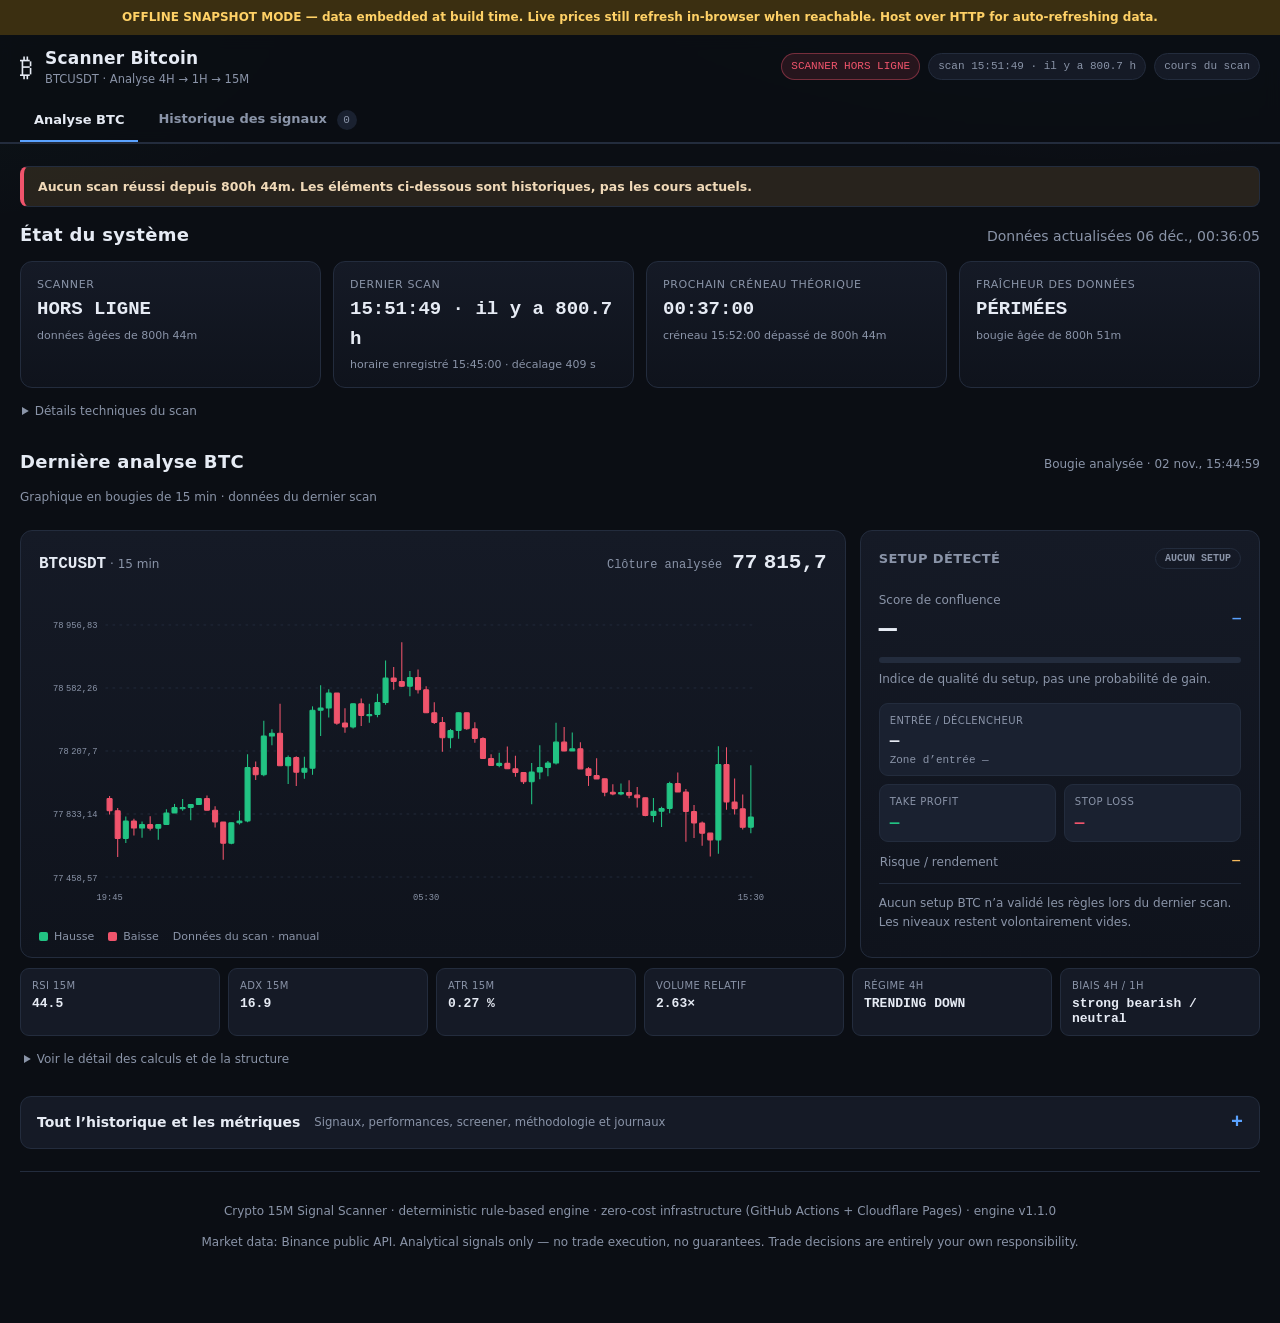
==== frontend/dashboard-offline.html @ 311a8994 "fix: show live scanner schedule and data freshness" ====
<!DOCTYPE html>
<html lang="fr">
<head>
<meta charset="UTF-8">
<meta name="viewport" content="width=device-width, initial-scale=1.0">
<title>Scanner Bitcoin — Analyse BTCUSDT</title>
<meta name="description" content="Rule-based multi-timeframe crypto signal scanner. Analytical signals only — not financial advice.">
<style>
/* Crypto 15M Signal Scanner — dark professional theme (no external assets) */
:root {
  --bg: #0b0e14;
  --bg-2: #0f131c;
  --card: #151a26;
  --card-2: #1a2130;
  --line: #232c3d;
  --text: #e6ebf4;
  --muted: #8a94a8;
  --green: #22c383;
  --green-dim: rgba(34, 195, 131, .12);
  --red: #f0546c;
  --red-dim: rgba(240, 84, 108, .12);
  --amber: #f5b95c;
  --amber-dim: rgba(245, 185, 92, .12);
  --blue: #5aa2ff;
  --blue-dim: rgba(90, 162, 255, .12);
  --violet: #a78bfa;
  --gold: #ffd166;
  --font: "Inter", "Segoe UI", system-ui, -apple-system, Roboto, "Helvetica Neue", Arial, sans-serif;
  --mono: "JetBrains Mono", "SFMono-Regular", Consolas, "Liberation Mono", Menlo, monospace;
}

* { box-sizing: border-box; }
html { scroll-behavior: smooth; }
body {
  margin: 0;
  font-family: var(--font);
  background:
    radial-gradient(1100px 500px at 85% -10%, rgba(90, 162, 255, .07), transparent 60%),
    radial-gradient(900px 420px at -10% 0%, rgba(34, 195, 131, .05), transparent 55%),
    var(--bg);
  color: var(--text);
  font-size: 14px;
  line-height: 1.55;
}

/* ---------------- top bar ---------------- */
.topbar {
  position: sticky; top: 0; z-index: 50;
  background: rgba(11, 14, 20, .88);
  backdrop-filter: blur(8px);
  border-bottom: 1px solid var(--line);
}
.topbar-inner {
  max-width: 1280px; margin: 0 auto; padding: 10px 20px;
  display: flex; align-items: center; justify-content: space-between; gap: 14px; flex-wrap: wrap;
}
.brand { display: flex; align-items: center; gap: 12px; }
.brand-icon { font-size: 26px; }
.brand h1 { font-size: 17px; margin: 0; letter-spacing: .2px; }
.brand-sub { margin: 0; color: var(--muted); font-size: 11.5px; }
.top-status { display: flex; gap: 8px; flex-wrap: wrap; }
.view-tabs { max-width: 1280px; margin: 0 auto; padding: 0 20px; display: flex; gap: 6px; border-bottom: 1px solid var(--line); }
.view-tab { position: relative; border: 0; border-bottom: 2px solid transparent; padding: 11px 14px 10px; background: transparent; color: var(--muted); font: 600 13px var(--font); cursor: pointer; }
.view-tab:hover, .view-tab.active { color: var(--text); }
.view-tab.active { border-bottom-color: var(--blue); }
.view-tab span { display: inline-grid; place-items: center; min-width: 20px; height: 20px; margin-left: 5px; padding: 0 5px; border-radius: 10px; background: var(--card-2); color: var(--muted); font: 11px var(--mono); }
.view-tab.active span { color: var(--blue); }
.history-total { color: var(--blue); font: 600 12px var(--mono); }
.history-footnote { margin-top: 12px; }
.chip {
  font-family: var(--mono); font-size: 11px; padding: 4px 9px; border-radius: 999px;
  border: 1px solid var(--line); background: var(--card); color: var(--muted); white-space: nowrap;
}
.chip-ok { color: var(--green); border-color: rgba(34,195,131,.4); background: var(--green-dim); }
.chip-warn { color: var(--amber); border-color: rgba(245,185,92,.4); background: var(--amber-dim); }
.chip-bad { color: var(--red); border-color: rgba(240,84,108,.4); background: var(--red-dim); }
.chip-idle { color: var(--muted); }

/* ---------------- layout ---------------- */
.container { max-width: 1280px; margin: 0 auto; padding: 22px 20px 60px; }
.section { margin-bottom: 34px; }
.section-head {
  display: flex; align-items: baseline; justify-content: space-between;
  gap: 12px; flex-wrap: wrap; margin-bottom: 12px;
}
.section-head h2 { font-size: 16px; margin: 0; letter-spacing: .3px; }
.muted { color: var(--muted); }
.small { font-size: 12px; }
.hidden { display: none !important; }

.notice {
  border: 1px solid var(--line); border-left: 3px solid var(--blue);
  background: var(--blue-dim); border-radius: 8px;
  padding: 10px 14px; margin-bottom: 14px; font-size: 12.5px; color: #c7d4ea;
}
.notice.warn { border-left-color: var(--amber); background: var(--amber-dim); color: #f0d9b8; }
.notice.disclaimer { border-left-color: var(--violet); background: rgba(167,139,250,.08); color: #cfc6f2; }

.grid { display: grid; gap: 12px; }
.grid-status { grid-template-columns: repeat(4, 1fr); }
.grid-overview { grid-template-columns: 3fr 2fr; }
.grid-perf { grid-template-columns: repeat(6, 1fr); }
.grid-charts { grid-template-columns: repeat(2, 1fr); margin-top: 12px; }

.card {
  background: linear-gradient(180deg, var(--card), var(--bg-2));
  border: 1px solid var(--line); border-radius: 12px; padding: 14px 16px;
}
.card h3 { margin: 0 0 10px; font-size: 13px; color: var(--muted); font-weight: 600; letter-spacing: .4px; text-transform: uppercase; }

.stat { display: flex; flex-direction: column; gap: 2px; }
.stat-label { font-size: 11px; text-transform: uppercase; letter-spacing: .6px; color: var(--muted); }
.stat-value { font-size: 19px; font-weight: 700; font-family: var(--mono); }
.stat-sub { font-size: 11px; color: var(--muted); }

/* ---------------- market overview ---------------- */
.breadth-bar { display: flex; height: 26px; border-radius: 7px; overflow: hidden; border: 1px solid var(--line); }
.breadth-bar .seg { display: flex; align-items: center; justify-content: center; font-size: 11px; font-family: var(--mono); color: #0b0e14; font-weight: 700; min-width: 0; white-space: nowrap; overflow: hidden; }
.breadth-legend { display: flex; gap: 14px; margin-top: 8px; font-size: 12px; color: var(--muted); flex-wrap: wrap; }
.dot { display: inline-block; width: 9px; height: 9px; border-radius: 3px; margin-right: 5px; }
.top-list { margin: 0; padding-left: 0; list-style: none; counter-reset: top; }
.top-list li {
  display: flex; justify-content: space-between; padding: 5px 0;
  border-bottom: 1px dashed var(--line); font-family: var(--mono); font-size: 12.5px;
}
.top-list li:last-child { border-bottom: 0; }
.top-list .rank { color: var(--muted); margin-right: 8px; }

/* ---------------- signal cards ---------------- */
.signal-grid { display: grid; grid-template-columns: repeat(auto-fill, minmax(330px, 1fr)); gap: 12px; }
.sig-card { border-radius: 12px; border: 1px solid var(--line); background: linear-gradient(180deg, var(--card), var(--bg-2)); overflow: hidden; }
.sig-card.long { border-color: rgba(34, 195, 131, .35); }
.sig-card.short { border-color: rgba(240, 84, 108, .35); }
.sig-head { display: flex; align-items: center; justify-content: space-between; padding: 10px 14px; border-bottom: 1px solid var(--line); }
.sig-symbol { font-family: var(--mono); font-weight: 700; font-size: 15px; letter-spacing: .4px; }
.sig-dir { font-family: var(--mono); font-size: 11px; font-weight: 800; padding: 3px 9px; border-radius: 6px; }
.long .sig-dir { background: var(--green-dim); color: var(--green); }
.short .sig-dir { background: var(--red-dim); color: var(--red); }
.sig-quality { font-family: var(--mono); font-size: 12px; font-weight: 800; padding: 3px 9px; border-radius: 6px; border: 1px solid; }
.q-A\+ { color: var(--gold); border-color: rgba(255, 209, 102, .5); background: rgba(255,209,102,.08); }
.q-A { color: var(--green); border-color: rgba(34,195,131,.5); background: var(--green-dim); }
.q-B\+ { color: var(--blue); border-color: rgba(90,162,255,.5); background: var(--blue-dim); }

.sig-price-row { display: flex; gap: 10px; padding: 10px 14px; }
.price-box { flex: 1; border: 1px solid var(--line); border-radius: 9px; padding: 8px 10px; background: var(--card-2); }
.price-box .lbl { font-size: 10px; text-transform: uppercase; letter-spacing: .5px; color: var(--muted); display: flex; justify-content: space-between; }
.price-box .val { font-family: var(--mono); font-size: 15px; font-weight: 700; margin-top: 2px; }
.price-box .sub { font-size: 10.5px; color: var(--muted); font-family: var(--mono); }
.trigger-gap { color: var(--muted); font-family: var(--mono); font-size: 11px; margin-top: 3px; }

.sig-levels { padding: 4px 14px 10px; display: grid; grid-template-columns: 1fr 1fr 1fr; gap: 8px; }
.lvl { border-radius: 8px; padding: 7px 9px; border: 1px solid var(--line); background: var(--card-2); }
.lvl .lbl { font-size: 10px; color: var(--muted); text-transform: uppercase; letter-spacing: .5px; }
.lvl .val { font-family: var(--mono); font-size: 13px; font-weight: 600; }
.lvl.tp .val { color: var(--green); }
.lvl.sl .val { color: var(--red); }
.lvl.rr .val { color: var(--amber); }

.sig-meta { padding: 8px 14px; border-top: 1px solid var(--line); display: flex; flex-wrap: wrap; gap: 6px; }
.tag { font-family: var(--mono); font-size: 10.5px; padding: 3px 8px; border-radius: 5px; background: var(--card-2); border: 1px solid var(--line); color: var(--muted); }
.tag b { color: var(--text); font-weight: 600; }
.tag.on { color: var(--green); border-color: rgba(34,195,131,.35); }
.tag.off { opacity: .6; }
.sig-status { padding: 8px 14px 12px; display: flex; justify-content: space-between; align-items: center; }
.status-badge { font-family: var(--mono); font-size: 11.5px; font-weight: 800; padding: 4px 10px; border-radius: 6px; }
.st-WAITING_TRIGGER { background: var(--blue-dim); color: var(--blue); }
.st-TRIGGERED { background: var(--amber-dim); color: var(--amber); }
.st-WIN { background: var(--green-dim); color: var(--green); }
.st-LOSS { background: var(--red-dim); color: var(--red); }
.st-EXPIRED, .st-CANCELLED, .st-AMBIGUOUS { background: var(--card-2); color: var(--muted); }
.sig-time { font-size: 10.5px; color: var(--muted); font-family: var(--mono); }

/* ---------------- tables ---------------- */
.table-wrap { overflow-x: auto; }
.table { width: 100%; border-collapse: collapse; font-size: 12.5px; }
.table th {
  text-align: left; font-size: 10.5px; text-transform: uppercase; letter-spacing: .5px;
  color: var(--muted); padding: 8px 10px; border-bottom: 1px solid var(--line); white-space: nowrap;
}
.table td { padding: 7px 10px; border-bottom: 1px solid rgba(35, 44, 61, .5); white-space: nowrap; font-family: var(--mono); }
.table tbody tr:hover { background: rgba(90, 162, 255, .04); }
.table .num { text-align: right; }
.table.compact td, .table.compact th { padding: 6px 8px; }
.dir-l { color: var(--green); font-weight: 700; }
.dir-s { color: var(--red); font-weight: 700; }
.empty { color: var(--muted); font-size: 13px; padding: 18px; text-align: center; }

/* ---------------- controls ---------------- */
.filter-pills { display: flex; gap: 6px; flex-wrap: wrap; }
.pill {
  font-family: var(--mono); font-size: 11px; padding: 4px 11px; cursor: pointer;
  border-radius: 999px; border: 1px solid var(--line); background: var(--card); color: var(--muted);
  transition: all .15s;
}
.pill:hover { border-color: var(--blue); color: var(--text); }
.pill.active { background: var(--blue-dim); border-color: var(--blue); color: var(--blue); font-weight: 700; }
.history-controls { display: flex; gap: 10px; flex-wrap: wrap; align-items: center; margin-bottom: 12px; }
#hist-search {
  background: var(--card-2); border: 1px solid var(--line); color: var(--text);
  border-radius: 8px; padding: 7px 12px; font-family: var(--mono); font-size: 12px; width: 180px; outline: none;
}
#hist-search:focus { border-color: var(--blue); }
#history-count { padding: 8px 2px 0; }

/* ---------------- charts ---------------- */
.chart-card .chart { min-height: 190px; }
.chart svg { width: 100%; height: 190px; display: block; }
.chart .axis-label { font-size: 10px; fill: var(--muted); font-family: var(--mono); }
.chart .bar-label { font-size: 10px; fill: var(--text); font-family: var(--mono); }
.chart .grid-line { stroke: var(--line); stroke-width: 1; stroke-dasharray: 3 4; }
.chart .zero-line { stroke: var(--muted); stroke-width: 1; }

/* ---------------- methodology & logs ---------------- */
.methodology details { border-bottom: 1px solid var(--line); padding: 8px 0; }
.methodology summary { cursor: pointer; font-weight: 600; font-size: 13.5px; color: var(--text); }
.methodology p { color: var(--muted); font-size: 13px; margin: 8px 0; }
.log-box { background: #0a0d13; }
.log-box pre {
  margin: 0; font-family: var(--mono); font-size: 11.5px; line-height: 1.7;
  color: #9fb0c8; max-height: 340px; overflow-y: auto; white-space: pre-wrap;
}
.log-box .lv-info { color: var(--muted); }
.log-box .lv-warn { color: var(--amber); }
.log-box .lv-error { color: var(--red); }

.footer { border-top: 1px solid var(--line); padding-top: 18px; text-align: center; font-size: 12px; color: var(--muted); }

/* ---------------- responsive ---------------- */
@media (max-width: 1080px) {
  .grid-status { grid-template-columns: repeat(2, 1fr); }
  .grid-perf { grid-template-columns: repeat(3, 1fr); }
  .grid-overview { grid-template-columns: 1fr; }
}
@media (max-width: 640px) {
  .topbar-inner { padding: 10px 14px; }
  .container { padding: 16px 12px 40px; }
  .grid-status, .grid-perf, .grid-charts { grid-template-columns: 1fr; }
  .signal-grid { grid-template-columns: 1fr; }
  .brand h1 { font-size: 15px; }
  .stat-value { font-size: 17px; }
  .top-status { width: 100%; }
}

/* Stale-data mode: when the browser detects the published data is older than
   the scan cadence allows, the whole page is visibly marked so a snapshot is
   never mistaken for a live market view. */
body.data-stale .signal-grid,
body.data-stale #screener,
body.data-stale #market-overview { opacity: .72; }
body.data-stale .notice.warn,
body.data-stale #health-notice {
  border-left: 4px solid var(--red);
  font-weight: 600;
}

/* Rejection funnel */
.funnel-card { padding: 14px 16px; margin-top: 14px; }
.funnel-card summary { cursor: pointer; font-weight: 600; }
.funnel-card .num { text-align: right; font-variant-numeric: tabular-nums; }
.funnel-card table { width: 100%; margin-top: 10px; }

/* Focused BTC view */
.container { max-width: 1440px; }
.section { margin-bottom: 22px; }
.section-head h2 { font-size: 18px; }
.status-primary { grid-template-columns: repeat(4, minmax(0, 1fr)); }
.status-primary .card { min-height: 92px; }
.system-more { margin-top: 9px; }
.system-more > summary,
.analysis-details > summary {
  color: var(--muted); cursor: pointer; font-size: 12px; padding: 5px 2px;
}
.system-detail-grid { grid-template-columns: repeat(4, minmax(0, 1fr)); margin-top: 8px; }
.analysis-layout { display: grid; grid-template-columns: minmax(0, 1.65fr) minmax(300px, .8fr); gap: 14px; }
.btc-chart-card { min-width: 0; padding: 16px 18px 12px; }
.chart-heading { display: flex; justify-content: space-between; align-items: center; gap: 12px; }
.chart-heading > div:first-child strong { font: 700 16px var(--mono); }
.chart-price { display: flex; align-items: baseline; gap: 10px; font-family: var(--mono); }
.chart-price strong { font-size: 21px; }
.candlestick-wrap { position: relative; min-height: 300px; margin-top: 8px; }
.candlestick-chart { display: block; width: 100%; height: 340px; overflow: visible; }
.chart-empty { position: absolute; inset: 0; display: grid; place-items: center; background: rgba(11,14,20,.5); }
.chart-grid-line { stroke: var(--line); stroke-width: 1; stroke-dasharray: 3 5; }
.chart-axis-label { fill: var(--muted); font: 10px var(--mono); }
.candle-up { stroke: var(--green); fill: var(--green); stroke-width: 1.2; }
.candle-down { stroke: var(--red); fill: var(--red); stroke-width: 1.2; }
.chart-live-line { stroke: var(--blue); stroke-width: 1.2; stroke-dasharray: 5 4; }
.chart-entry-line { stroke: var(--amber); stroke-width: 1.2; stroke-dasharray: 5 4; }
.chart-tp-line { stroke: var(--green); stroke-width: 1.2; stroke-dasharray: 5 4; }
.chart-sl-line { stroke: var(--red); stroke-width: 1.2; stroke-dasharray: 5 4; }
.chart-level-label { font-weight: 700; }
.chart-legend { display: flex; flex-wrap: wrap; align-items: center; gap: 14px; color: var(--muted); font-size: 11px; }
.chart-legend span { display: inline-flex; align-items: center; gap: 6px; }
.legend-swatch { width: 9px; height: 9px; border-radius: 2px; display: inline-block; }
.legend-swatch.up { background: var(--green); }
.legend-swatch.down { background: var(--red); }
.setup-card { padding: 17px 18px; }
.setup-title-row { display: flex; align-items: center; justify-content: space-between; gap: 10px; }
.setup-title-row h3 { margin: 0; }
.setup-state { border: 1px solid var(--line); border-radius: 999px; padding: 4px 9px; color: var(--muted); font: 700 10px var(--mono); white-space: nowrap; }
.setup-state.long { color: var(--green); border-color: rgba(34,195,131,.4); background: var(--green-dim); }
.setup-state.short { color: var(--red); border-color: rgba(240,84,108,.4); background: var(--red-dim); }
.score-block { display: flex; align-items: center; justify-content: space-between; margin-top: 20px; }
.score-value { font: 700 30px var(--mono); line-height: 1.2; }
.score-tier { color: var(--blue); font: 700 14px var(--mono); }
.score-track { height: 6px; overflow: hidden; border-radius: 99px; background: var(--line); margin-top: 10px; }
.score-track > span { display: block; height: 100%; width: 0; background: var(--muted); transition: width .2s ease; }
.score-track > span.long { background: var(--green); }
.score-track > span.short { background: var(--red); }
.score-note { margin: 7px 0 14px; }
.trade-levels { display: grid; grid-template-columns: 1fr 1fr; gap: 8px; }
.trade-level { display: flex; flex-direction: column; gap: 4px; min-width: 0; border: 1px solid var(--line); border-radius: 9px; padding: 9px 10px; background: var(--card-2); }
.trade-level.entry { grid-column: 1 / -1; }
.trade-level span { color: var(--muted); font-size: 10px; text-transform: uppercase; letter-spacing: .45px; }
.trade-level strong { font: 700 16px var(--mono); overflow-wrap: anywhere; }
.trade-level small { color: var(--muted); font: 11px var(--mono); }
.trade-level.tp strong { color: var(--green); }
.trade-level.sl strong { color: var(--red); }
.setup-foot { display: flex; justify-content: space-between; padding: 11px 1px 0; color: var(--muted); font-size: 12px; }
.setup-foot strong { color: var(--amber); font: 700 13px var(--mono); }
.setup-explanation { margin: 12px 0 0; border-top: 1px solid var(--line); padding-top: 10px; color: var(--muted); font-size: 12px; }
.metric-strip { display: grid; grid-template-columns: repeat(6, minmax(0, 1fr)); gap: 8px; margin-top: 10px; }
.metric-pill { display: flex; flex-direction: column; gap: 3px; border: 1px solid var(--line); background: var(--card); border-radius: 9px; padding: 9px 11px; min-width: 0; }
.metric-pill span { color: var(--muted); font-size: 10px; text-transform: uppercase; letter-spacing: .4px; }
.metric-pill strong { font: 600 13px var(--mono); overflow-wrap: anywhere; }
.analysis-details { margin-top: 9px; padding: 0 2px; }
.analysis-details[open] { padding: 12px; border: 1px solid var(--line); border-radius: 10px; background: var(--bg-2); }
.indicator-table { min-width: 900px; margin-top: 8px; }
.structure-summary { white-space: pre-line; margin-top: 10px; padding: 10px 12px; background: var(--card); border-radius: 8px; color: var(--muted); font: 11px/1.8 var(--mono); }
.advanced-panel { padding: 0; border: 0; background: none; }
.advanced-panel > summary { display: flex; align-items: center; justify-content: space-between; gap: 14px; padding: 14px 16px; border: 1px solid var(--line); border-radius: 11px; background: var(--card); cursor: pointer; list-style: none; font-weight: 650; }
.advanced-panel > summary::-webkit-details-marker { display: none; }
.advanced-panel > summary::after { content: "+"; margin-left: auto; color: var(--blue); font: 700 20px var(--mono); }
.advanced-panel[open] > summary { margin-bottom: 16px; }
.advanced-panel[open] > summary::after { content: "−"; }
.advanced-panel > summary small { color: var(--muted); font-weight: 400; }
.advanced-panel > section { margin-top: 20px; }

@media (max-width: 1080px) {
  .analysis-layout { grid-template-columns: minmax(0, 1.35fr) minmax(270px, .9fr); }
  .metric-strip { grid-template-columns: repeat(3, minmax(0, 1fr)); }
}
@media (max-width: 800px) {
  .analysis-layout { grid-template-columns: 1fr; }
  .setup-card { order: -1; }
  .status-primary, .system-detail-grid { grid-template-columns: repeat(2, minmax(0, 1fr)); }
  .advanced-panel > summary { align-items: flex-start; flex-wrap: wrap; }
}
@media (max-width: 520px) {
  .view-tabs { padding: 0 10px; }
  .view-tab { flex: 1; padding-inline: 7px; font-size: 12px; }
  .status-primary, .system-detail-grid, .metric-strip { grid-template-columns: repeat(2, minmax(0, 1fr)); }
  .candlestick-wrap { min-height: 240px; }
  .candlestick-chart { height: 260px; }
  .chart-price { flex-direction: column; align-items: flex-end; gap: 1px; }
  .chart-price strong { font-size: 16px; }
  .setup-card { order: initial; }
}

</style>
<link rel="manifest" href="manifest.webmanifest">
<link rel="icon" type="image/svg+xml" href="icon.svg">
<meta name="theme-color" content="#0b0e14">
<link rel="icon" href="data:image/svg+xml,<svg xmlns='http://www.w3.org/2000/svg' viewBox='0 0 100 100'><text y='.9em' font-size='90'>📡</text></svg>">
</head>
<body>
<div style="margin:0;padding:9px 16px;background:#3b2f11;color:#ffd166;font:600 12px/1.4 'Segoe UI',system-ui,sans-serif;text-align:center;">OFFLINE SNAPSHOT MODE — data embedded at build time. Live prices still refresh in-browser when reachable. Host over HTTP for auto-refreshing data.</div>
<header class="topbar">
  <div class="topbar-inner">
    <div class="brand">
      <span class="brand-icon">₿</span>
      <div>
        <h1>Scanner Bitcoin</h1>
        <p class="brand-sub">BTCUSDT · Analyse 4H → 1H → 15M</p>
      </div>
    </div>
    <div class="top-status" id="top-status">
      <span class="chip chip-idle" id="chip-health">…</span>
      <span class="chip" id="chip-lastscan">dernier scan —</span>
      <span class="chip" id="chip-price-mode">cours —</span>
    </div>
  </div>
<nav class="view-tabs" aria-label="Navigation principale">
  <button class="view-tab active" id="tab-analysis" type="button" aria-selected="true">Analyse BTC</button>
  <button class="view-tab" id="tab-signals" type="button" aria-selected="false">Historique des signaux <span id="tab-signal-count">0</span></button>
</nav>
</header>

<main class="container">
<div class="tab-view" id="view-analysis">

  <div class="notice hidden" id="preview-notice">
    Data files can't be fetched in this context (opened as an offline file or a sandboxed
    preview). Showing the embedded snapshot instead — live prices still refresh in-browser
    when reachable. Host over HTTP (Cloudflare Pages / GitHub Pages / a local server) for
    fully auto-refreshing data.
  </div>
  <div class="notice warn hidden" id="health-notice"></div>
  <!-- ============ SYSTEM STATUS ============ -->
  <section id="system-status" class="section">
    <div class="section-head">
      <h2>État du système</h2>
      <span class="muted" id="data-updated">Données actualisées —</span>
    </div>
    <div class="grid grid-status status-primary">
      <div class="card stat"><span class="stat-label">Scanner</span><span class="stat-value" id="st-system">—</span><span class="stat-sub" id="st-health-sub">—</span></div>
      <div class="card stat"><span class="stat-label">Dernier scan</span><span class="stat-value" id="st-lastscan">—</span><span class="stat-sub" id="st-jitter">—</span></div>
      <div class="card stat"><span class="stat-label">Prochain créneau théorique</span><span class="stat-value" id="st-nextscan">—</span><span class="stat-sub" id="st-nextscan-sub">Toutes les 15 min</span></div>
      <div class="card stat"><span class="stat-label">Fraîcheur des données</span><span class="stat-value" id="st-fresh">—</span><span class="stat-sub" id="st-fresh-age">—</span></div>
    </div>
    <details class="system-more">
      <summary>Détails techniques du scan</summary>
      <div class="grid system-detail-grid">
        <div class="card stat"><span class="stat-label">Durée</span><span class="stat-value" id="st-duration">—</span><span class="stat-sub" id="st-symbols">—</span></div>
        <div class="card stat"><span class="stat-label">Univers</span><span class="stat-value" id="st-universe">—</span><span class="stat-sub" id="st-universe-src">—</span></div>
        <div class="card stat"><span class="stat-label">API</span><span class="stat-value" id="st-api">—</span><span class="stat-sub" id="st-api-reqs">—</span></div>
        <div class="card stat"><span class="stat-label">Signaux actifs</span><span class="stat-value" id="st-active">—</span><span class="stat-sub" id="st-active-sub">—</span></div>
      </div>
    </details>
  </section>

  <!-- ============ BTC LATEST ANALYSIS ============ -->
  <section id="btc-analysis" class="section">
    <div class="section-head">
      <div><h2>Dernière analyse BTC</h2><p class="muted small">Graphique en bougies de 15 min · données du dernier scan</p></div>
      <span class="muted small" id="chart-updated">En attente du prochain scan</span>
    </div>
    <div class="analysis-layout">
      <div class="card btc-chart-card">
        <div class="chart-heading">
          <div><strong>BTCUSDT</strong><span class="muted small"> · 15 min</span></div>
          <div class="chart-price"><span class="muted small" id="chart-price-label">Clôture analysée</span><strong id="chart-price">—</strong></div>
        </div>
        <div class="candlestick-wrap">
          <svg id="btc-candle-chart" class="candlestick-chart" viewBox="0 0 900 340" role="img" aria-label="Graphique Bitcoin 15 minutes"></svg>
          <div class="empty chart-empty hidden" id="chart-empty">Le graphique apparaîtra après un scan BTC réussi.</div>
        </div>
        <div class="chart-legend">
          <span><i class="legend-swatch up"></i>Hausse</span><span><i class="legend-swatch down"></i>Baisse</span>
          <span id="chart-source">Source —</span>
        </div>
      </div>
      <aside class="card setup-card">
        <div class="setup-title-row"><h3>Setup détecté</h3><span id="setup-state" class="setup-state">—</span></div>
        <div class="score-block">
          <div><span class="muted small">Score de confluence</span><div class="score-value" id="latest-score">—</div></div>
          <span class="score-tier" id="latest-tier">—</span>
        </div>
        <div class="score-track"><span id="latest-score-fill"></span></div>
        <p class="muted small score-note">Indice de qualité du setup, pas une probabilité de gain.</p>
        <div class="trade-levels">
          <div class="trade-level entry"><span>Entrée / déclencheur</span><strong id="latest-entry">—</strong><small id="latest-entry-zone">Zone d’entrée —</small></div>
          <div class="trade-level tp"><span>Take profit</span><strong id="latest-tp">—</strong></div>
          <div class="trade-level sl"><span>Stop loss</span><strong id="latest-sl">—</strong></div>
        </div>
        <div class="setup-foot"><span>Risque / rendement</span><strong id="latest-rr">—</strong></div>
        <p class="setup-explanation" id="setup-explanation">Aucun setup validé lors du dernier scan.</p>
      </aside>
    </div>
    <div class="metric-strip" id="current-metrics">
      <div class="metric-pill"><span>RSI 15m</span><strong id="metric-rsi">—</strong></div>
      <div class="metric-pill"><span>ADX 15m</span><strong id="metric-adx">—</strong></div>
      <div class="metric-pill"><span>ATR 15m</span><strong id="metric-atr">—</strong></div>
      <div class="metric-pill"><span>Volume relatif</span><strong id="metric-relvol">—</strong></div>
      <div class="metric-pill"><span>Régime 4h</span><strong id="metric-regime">—</strong></div>
      <div class="metric-pill"><span>Biais 4h / 1h</span><strong id="metric-bias">—</strong></div>
    </div>
    <details class="analysis-details" id="indicator-details">
      <summary>Voir le détail des calculs et de la structure</summary>
      <div class="table-wrap">
        <table class="table compact indicator-table">
          <thead><tr><th>Unité</th><th>EMA 20</th><th>EMA 50</th><th>EMA 200</th><th>RSI</th><th>ADX</th><th>DI+ / DI−</th><th>ATR</th><th>ATR %</th><th>Vol. relatif</th><th>VWAP</th></tr></thead>
          <tbody id="latest-indicators-body"></tbody>
        </table>
      </div>
      <div class="structure-summary" id="latest-structure">Structure —</div>
    </details>
  </section>

  <details class="advanced-panel section" id="advanced-dashboard">
    <summary><span>Tout l’historique et les métriques</span><small>Signaux, performances, screener, méthodologie et journaux</small></summary>

  <!-- ============ MARKET OVERVIEW ============ -->
  <section id="market-overview" class="section">
    <div class="section-head"><h2>2 · Market Overview <span class="muted small">(4H regime breadth across the universe)</span></h2></div>
    <div class="grid grid-overview">
      <div class="card overview-breadth">
        <h3>4H Regime Breadth</h3>
        <div class="breadth-bar" id="breadth-bar"></div>
        <div class="breadth-legend" id="breadth-legend"></div>
      </div>
      <div class="card overview-top">
        <h3>Top Liquidity (24h quote volume)</h3>
        <ol class="top-list" id="top-volume"></ol>
      </div>
    </div>
  </section>

  <!-- ============ SCREENER ============ -->
  <section id="screener" class="section">
    <div class="section-head">
      <h2>3 · Universe Screener <span class="muted small">(top-100 snapshot from the last scan)</span></h2>
      <input type="search" id="screener-search" placeholder="Filter symbol…">
    </div>
    <div class="card">
      <div class="screener-legend" id="screener-meta"></div>
      <div class="table-wrap screener-wrap">
        <table class="table compact" id="screener-table">
          <thead><tr>
            <th data-k="rank" class="sortable">#</th>
            <th data-k="symbol" class="sortable">Symbol</th>
            <th data-k="price" class="sortable num">Price</th>
            <th data-k="bias1d" class="sortable">1D</th>
            <th data-k="bias4h" class="sortable">4H</th>
            <th data-k="bias1h" class="sortable">1H</th>
            <th data-k="regime" class="sortable">Regime</th>
            <th data-k="rsi" class="sortable num">RSI</th>
            <th data-k="adx" class="sortable num">ADX</th>
            <th data-k="atrPercent" class="sortable num">ATR%</th>
            <th data-k="relVolume" class="sortable num">RelVol</th>
            <th data-k="fundingRatePct" class="sortable num">Funding%/8h</th>
          </tr></thead>
          <tbody></tbody>
        </table>
        <div class="empty small hidden" id="screener-empty">Screener appears after the first scan writes a universe snapshot.</div>
      </div>
    </div>
  </section>

  <!-- ============ ACTIVE SIGNALS ============ -->
  <section id="active-signals" class="section">
    <div class="section-head">
      <h2>4 · Active Signals</h2>
      <div class="filter-pills" id="active-filter">
        <button class="pill active" data-q="A+">A+</button>
        <button class="pill active" data-q="A">A</button>
        <button class="pill active" data-q="B+">B+</button>
      </div>
    </div>
    <div id="active-empty" class="card empty hidden">No active signals. The engine publishes only
      high-confluence setups (score ≥ 80) — an empty board means no qualifying structure right now.
      Zero forced signals is by design.</div>
    <div class="signal-grid" id="active-grid"></div>

    <!-- Why zero? The funnel below is the answer. Without it "no signals"
         is indistinguishable from "engine broken". -->
    <details class="card funnel-card" id="funnel-card">
      <summary>Why were there no signals? — last scan rejection funnel</summary>
      <p class="muted small" id="funnel-intro">—</p>
      <table class="table compact" id="funnel-table">
        <thead><tr><th>Gate (in evaluation order)</th><th class="num">Rejected</th><th class="num">Survivors</th></tr></thead>
        <tbody></tbody>
      </table>
      <p class="muted small">Each gate only sees what survived the one above it. The gate that
        drops the most is the one actually constraining the system — tune that one, not the
        thresholds further down.</p>
    </details>
  </section>

  <!-- ============ RECENT SIGNALS ============ -->
  <section id="recent-signals" class="section">
    <div class="section-head"><h2>5 · Recent Signals <span class="muted small">(latest 10, any status)</span></h2></div>
    <div class="card table-wrap">
      <table class="table compact" id="recent-table">
        <thead><tr><th>Time</th><th>Symbol</th><th>Dir</th><th>Quality</th><th>Trigger</th><th>TP</th><th>SL</th><th>RR</th><th>Status</th></tr></thead>
        <tbody></tbody>
      </table>
      <div class="empty small hidden" id="recent-empty">No signals generated yet — history builds as scans run every 15 minutes.</div>
    </div>
  </section>

  <!-- ============ PERFORMANCE ============ -->
  <section id="performance" class="section">
    <div class="section-head">
      <h2>6 · Performance</h2>
      <div class="filter-pills" id="perf-range">
        <button class="pill active" data-range="7">7D</button>
        <button class="pill" data-range="30">30D</button>
        <button class="pill" data-range="90">90D</button>
        <button class="pill" data-range="0">ALL</button>
      </div>
    </div>
    <div class="grid grid-perf">
      <div class="card stat"><span class="stat-label">Total Signals</span><span class="stat-value" id="pf-total">—</span><span class="stat-sub" id="pf-waiting">—</span></div>
      <div class="card stat"><span class="stat-label">Resolved Trades</span><span class="stat-value" id="pf-resolved">—</span><span class="stat-sub" id="pf-split">—</span></div>
      <div class="card stat"><span class="stat-label">Win Rate</span><span class="stat-value" id="pf-winrate">—</span><span class="stat-sub" id="pf-winrate-n">—</span></div>
      <div class="card stat"><span class="stat-label">Profit Factor</span><span class="stat-value" id="pf-pf">—</span><span class="stat-sub">ΣR won ÷ |ΣR lost|</span></div>
      <div class="card stat"><span class="stat-label">Average RR</span><span class="stat-value" id="pf-rr">—</span><span class="stat-sub" id="pf-score">—</span></div>
      <div class="card stat"><span class="stat-label">Streaks (W / L)</span><span class="stat-value" id="pf-streaks">—</span><span class="stat-sub" id="pf-times">—</span></div>
    </div>
    <div class="grid grid-charts">
      <div class="card chart-card"><h3>Cumulative resolved trades (R)</h3><div id="chart-equity" class="chart"></div></div>
      <div class="card chart-card"><h3>Win / loss distribution by quality</h3><div id="chart-quality" class="chart"></div></div>
      <div class="card chart-card"><h3>LONG vs SHORT</h3><div id="chart-direction" class="chart"></div></div>
      <div class="card chart-card"><h3>Outcome mix</h3><div id="chart-outcomes" class="chart"></div></div>
    </div>
    <div class="grid grid-perf" style="margin-top:12px">
      <div class="card stat"><span class="stat-label">Expectancy</span><span class="stat-value" id="pf-expectancy">—</span><span class="stat-sub">mean R per resolved trade</span></div>
      <div class="card stat"><span class="stat-label">Max Drawdown</span><span class="stat-value" id="pf-maxdd">—</span><span class="stat-sub">peak-to-trough, R (all-time)</span></div>
      <div class="card stat"><span class="stat-label">R Sharpe</span><span class="stat-value" id="pf-sharpe">—</span><span class="stat-sub">mean R ÷ std R (per-trade)</span></div>
      <div class="card stat"><span class="stat-label">Avg Slippage</span><span class="stat-value" id="pf-slip">—</span><span class="stat-sub" id="pf-slip-n">trigger vs fill, gap opens</span></div>
      <div class="card stat"><span class="stat-label">Monte Carlo (50th)</span><span class="stat-value" id="pf-mc">—</span><span class="stat-sub" id="pf-mc-sub">bootstrap of past R · not a prediction</span></div>
      <div class="card stat"><span class="stat-label">Max DD (95th pct)</span><span class="stat-value" id="pf-mcdd">—</span><span class="stat-sub">bootstrap distribution of drawdown</span></div>
    </div>
    <div class="card" style="margin-top:12px">
      <h3>Score calibration — historical win rate by quality tier (Wilson 95% CI)</h3>
      <div class="table-wrap">
        <table class="table compact" id="calibration-table">
          <thead><tr><th>Tier</th><th>Signals</th><th>Resolved</th><th>Wins</th><th>Losses</th><th>Win rate</th><th>95% CI (Wilson)</th></tr></thead>
          <tbody></tbody>
        </table>
      </div>
      <p class="muted small">Descriptive statistics of PAST outcomes per tier. Small samples are
        statistically meaningless — the CI shows the honest uncertainty. This is NOT a probability
        of future wins.</p>
    </div>
    <p class="muted small">Win rate = wins ÷ (wins + losses). WAITING / EXPIRED / AMBIGUOUS / CANCELLED
      signals are excluded from the denominator. Sample sizes are shown — small samples are not
      statistically meaningful. No probability claims are made.</p>
  </section>

  <!-- ============ METHODOLOGY ============ -->
  <section id="methodology" class="section">
    <div class="section-head"><h2>8 · Methodology</h2></div>
    <div class="card methodology">
      <details open><summary>Timeframe model</summary>
        <p><strong>4H — macro regime.</strong> EMA 20/50/200 stack + ADX classify each pair as
        TRENDING_UP / TRENDING_DOWN / RANGING / MIXED. RANGING markets are hard-rejected.
        <strong>1H — directional confirmation.</strong> The same stack must agree with the trade
        direction. <strong>15M — signal generation.</strong> All entries, stops and targets are
        derived from 15M structure. 5M is never used as a primary timeframe.</p></details>
      <details><summary>Market structure (swing → BOS / CHoCH)</summary>
        <p>Swing highs/lows are 2-bar fractals, only usable once <em>confirmed</em> two bars later
        (strictly no lookahead). A <strong>BOS</strong> is a <em>close</em> beyond the most recent
        confirmed swing in the trend direction (continuation). A <strong>CHoCH</strong> is a close
        against the established trend (character change). Wick breaks never count. HH/HL/LH/LL and
        equal-high/low pools (ATR tolerance) map the structure sequence.</p></details>
      <details><summary>Liquidity sweep</summary>
        <p>A candle wicks beyond a prior confirmed swing high/low (excursion ≤ 1× ATR) but
        <em>closes back</em> on the original side — a stop-hunt rejection proxy. Real
        breakout-and-acceptance is not classified as a sweep.</p></details>
      <details><summary>Displacement · Fair Value Gap · Order Block</summary>
        <p><strong>Displacement:</strong> candle body ≥ 1.5× ATR (institutional imbalance proxy).
        <strong>FVG (3-candle model):</strong> candle-3 low leaves a gap above candle-1 high
        (bullish) or below its low (bearish); gaps smaller than 0.1× ATR are ignored.
        <strong>Order Block:</strong> the last opposite-colour candle before a displacement that
        broke structure; zone = that candle's full range. These are price-action proxies — the
        system does not claim to see real institutional orders.</p></details>
      <details><summary>Entry, stop, target</summary>
        <p>Signals are <em>limit-of-intention</em> style: LONG trigger = confirmation-candle high
        + 0.1× ATR (buy-stop); entry zone = trigger − 0.5× ATR → trigger. A signal stays
        WAITING_TRIGGER until real price trades through the trigger. Stop = swept invalidation
        structure ± 0.5× ATR buffer (never a fixed percentage; rejected if &gt; 3.5× ATR).
        Targets are the nearest <em>real</em> swing-liquidity levels offering RR ≥ 2.5, preferring
        ≥ 3R when structure allows. Setups whose nearest realistic liquidity cannot fund the RR
        are rejected — TP is never fabricated.</p></details>
      <details><summary>Confluence scoring (100 points)</summary>
        <p>HTF alignment 20 · market structure 20 · liquidity/SMC 20 · momentum 15 · volume 10 ·
        volatility 5 · risk/reward 10. Tiers: <strong>A+ ≥ 90, A ≥ 85, B+ ≥ 80</strong> — anything
        below 80 is never published. The score ranks confluence quality; it is NOT a win
        probability.</p></details>
      <details><summary>Hard rejection rules</summary>
        <p>Regardless of score, a setup is rejected when: 4H and 1H both oppose the direction;
        RR &lt; 2.5; 4H regime is RANGING; ADX &lt; 15 with no emerging-trend evidence (DI aligned
        + ADX rising / DI spread ≥ 3); relative volume &lt; 1.2×; stop distance abnormal; entry
        pressed against major opposing structure; price has already displaced too far (late
        entry); data stale or candles missing; the symbol already has an active same-direction
        signal; a duplicate setup is inside the cooldown window; or any data-integrity check
        fails. Signals can never depend on future candles (replay-verified).</p></details>
      <details><summary>Lifecycle &amp; outcome engine</summary>
        <p>WAITING_TRIGGER → TRIGGERED (price trades the trigger; gap opens fill at the open) →
        WIN (TP) / LOSS (SL) / AMBIGUOUS (both touched in one candle and 1-minute data cannot
        determine order — never counted as a win) / CANCELLED (max holding 4h) / EXPIRED (no
        trigger within 12 × 15m candles). Signals are immutable after generation: entry, trigger,
        SL and TP are never rewritten (no repainting).</p></details>
      <details><summary>Data source &amp; failure policy</summary>
        <p>Binance USDⓈ-M public market data only (no API key, no account access). If data cannot
        be retrieved, the scan is marked degraded/failed, previous valid data is retained, and no
        simulated values are ever produced. Frontend prices are labelled LIVE only when the
        browser successfully refreshed them from the exchange.</p></details>
      <p class="muted">This system provides analytical signals only and does not guarantee profitability.</p>
    </div>
  </section>

  <!-- ============ SYSTEM LOGS ============ -->
  <section id="system-logs" class="section">
    <div class="section-head"><h2>9 · System Logs <span class="muted small">(latest scan events)</span></h2></div>
    <div class="card log-box"><pre id="log-box">—</pre></div>
  </section>

  </details>

</div>

<div class="tab-view hidden" id="view-signals">
  <section id="signal-history" class="section">
    <div class="section-head">
      <div><h2>Historique des signaux</h2><p class="muted small">Chaque setup publié et son évolution simulée à partir des bougies Binance.</p></div>
      <strong class="history-total" id="history-count">0 signal</strong>
    </div>
    <div class="card">
      <div class="history-controls">
        <input type="search" id="hist-search" placeholder="Filtrer par symbole…">
        <div class="filter-pills" id="hist-direction">
          <button class="pill active" data-d="all">Tous</button>
          <button class="pill" data-d="long">LONG</button>
          <button class="pill" data-d="short">SHORT</button>
        </div>
        <div class="filter-pills" id="hist-quality">
          <button class="pill active" data-q="all">Toutes qualités</button>
          <button class="pill" data-q="A+">A+</button>
          <button class="pill" data-q="A">A</button>
          <button class="pill" data-q="B+">B+</button>
        </div>
        <div class="filter-pills" id="hist-outcome">
          <button class="pill active" data-o="all">Tous résultats</button>
          <button class="pill" data-o="WIN">TP atteint</button>
          <button class="pill" data-o="LOSS">SL touché</button>
          <button class="pill" data-o="EXPIRED">Expiré</button>
          <button class="pill" data-o="AMBIGUOUS">Indéterminé</button>
        </div>
        <div class="filter-pills" id="hist-range">
          <button class="pill" data-range="7">7 j</button>
          <button class="pill" data-range="30">30 j</button>
          <button class="pill" data-range="90">90 j</button>
          <button class="pill active" data-range="0">Tout</button>
        </div>
        <button class="pill" id="csv-export" title="Exporter les signaux filtrés au format CSV">⬇ Export CSV</button>
      </div>
      <div class="table-wrap">
        <table class="table" id="history-table">
          <thead><tr>
            <th>Créé le</th><th>Symbole</th><th>Sens</th><th>Score</th><th>Qualité</th>
            <th>Entrée</th><th>Zone d’entrée</th><th>TP</th><th>SL</th><th>R/R</th>
            <th>État</th><th>Résultat simulé</th><th>Durée</th>
          </tr></thead>
          <tbody></tbody>
        </table>
        <div class="empty small hidden" id="history-empty">Aucun signal pour le moment. Le tableau se remplira lorsqu’un setup validera les règles.</div>
      </div>
      <div class="muted small history-footnote">Les résultats sont simulés sur les données de marché ; aucun ordre réel n’est passé. « Indéterminé » signifie que TP et SL ont été touchés dans la même bougie sans ordre résolvable.</div>
    </div>
  </section>
</div>

  <footer class="footer">
    <p>Crypto 15M Signal Scanner · deterministic rule-based engine · zero-cost infrastructure
      (GitHub Actions + Cloudflare Pages) · <span id="ft-version"></span></p>
    <p class="muted small">Market data: Binance public API. Analytical signals only — no trade
      execution, no guarantees. Trade decisions are entirely your own responsibility.</p>
  </footer>
</main>

<script>window.__EMBEDDED_DATA__ = {"builtAt":1793633263556,"signals":{"generatedAt":1793631109204,"signals":[]},"status":{"systemOnline":true,"health":"HEALTHY","version":"1.1.0","lastScan":{"scheduledAt":1793630700000,"executedAt":1793631109204,"jitterSeconds":409.2,"durationMs":11098,"status":"OK","universeSize":1,"universeSource":"manual","market":"manual","symbolsScanned":1,"symbolsValid":1,"dataFailures":0,"failedSymbols":[],"candidates":0,"signalsGenerated":0,"rejects":{"htf_not_aligned":1,"no_structure_event":1},"rejectFunnel":[{"stage":"htf_not_aligned","rejected":1},{"stage":"no_structure_event","rejected":1}],"apiStats":{"requests":10,"errors":4,"retries":3,"rateLimitHits":0,"lastError":"HTTP 451 geo-restricted host=fapi.binance.com","endpointUsed":"binance-futures-mirror","marketUsed":"futures"},"apiHealth":"FAILED","dataFreshness":{"label":"LIVE","newestCandleCloseMs":1793630699999,"ageSeconds":409.2},"activeSignals":0},"lastSuccessfulScan":1793631109204,"nextExpectedScanAt":1793631600000,"logs":[{"ts":1788059153282,"level":"info","msg":"rejected 1x: RSI 44.0 outside [45,74]"},{"ts":1788059153282,"level":"info","msg":"rejected 1x: RSI 33.7 outside [45,74]"},{"ts":1788059153282,"level":"info","msg":"rejected 1x: relVol 0.44 \u003c min"},{"ts":1788059153282,"level":"info","msg":"rejected 1x: ADX 11.6 \u003c min and not emerging"},{"ts":1788059153282,"level":"info","msg":"rejected 1x: RSI 38.8 outside [45,74]"},{"ts":1788059153282,"level":"info","msg":"rejected 1x: relVol 0.89 \u003c min"},{"ts":1788059153282,"level":"info","msg":"rejected 1x: ADX 14.3 \u003c min and not emerging"},{"ts":1788059153282,"level":"info","msg":"rejected 1x: relVol 0.88 \u003c min"},{"ts":1788059153282,"level":"info","msg":"rejected 1x: RSI 31.0 outside [45,74]"},{"ts":1788059153282,"level":"info","msg":"rejected 1x: ADX 13.4 \u003c min and not emerging"},{"ts":1788059153282,"level":"info","msg":"rejected 1x: RSI 36.6 outside [45,74]"},{"ts":1788059153282,"level":"info","msg":"rejected 1x: volatility out of band (0.016%)"},{"ts":1788059153282,"level":"info","msg":"rejected 1x: relVol 0.29 \u003c min"},{"ts":1788059153282,"level":"info","msg":"no qualifying setups this scan -- zero signals generated"},{"ts":1788059713887,"level":"info","msg":"scan start v1.0.0 scheduled=1788059700000 actual=1788059713887 (jitter 13.9s)"},{"ts":1788059724285,"level":"info","msg":"universe: 100 symbols selected from 518 USDT perp candidates (binance-futures-mirror)"},{"ts":1788059733117,"level":"info","msg":"klines collected for 20/100 symbols"},{"ts":1788059741615,"level":"info","msg":"klines collected for 40/100 symbols"},{"ts":1788059751068,"level":"info","msg":"klines collected for 60/100 symbols"},{"ts":1788059759913,"level":"info","msg":"klines collected for 80/100 symbols"},{"ts":1788059768871,"level":"info","msg":"klines collected for 100/100 symbols"},{"ts":1788059769589,"level":"info","msg":"rejected 54x: HTF conflict (4H+1H oppose)"},{"ts":1788059769589,"level":"info","msg":"rejected 20x: HTF not aligned (4H=strong_bullish,1H=neutral)"},{"ts":1788059769589,"level":"info","msg":"rejected 13x: 4H regime RANGING"},{"ts":1788059769589,"level":"info","msg":"rejected 12x: HTF not aligned (4H=strong_bullish,1H=bearish)"},{"ts":1788059769589,"level":"info","msg":"rejected 10x: HTF not aligned (4H=neutral,1H=strong_bearish)"},{"ts":1788059769589,"level":"info","msg":"rejected 6x: HTF not aligned (4H=strong_bullish,1H=strong_bearish)"},{"ts":1788059769589,"level":"info","msg":"rejected 4x: no CHoCH/BOS after sweep"},{"ts":1788059769589,"level":"info","msg":"rejected 4x: HTF not aligned (4H=strong_bearish,1H=bullish)"},{"ts":1788059769589,"level":"info","msg":"rejected 3x: no displacement after structure event"},{"ts":1788059769589,"level":"info","msg":"rejected 2x: relVol 0.79 \u003c min"},{"ts":1788059769589,"level":"info","msg":"rejected 2x: ADX 13.6 \u003c min and not emerging"},{"ts":1788059769589,"level":"info","msg":"rejected 2x: RSI 41.7 outside [45,74]"},{"ts":1788059769589,"level":"info","msg":"rejected 2x: relVol 1.13 \u003c min"},{"ts":1788059769589,"level":"info","msg":"rejected 2x: HTF not aligned (4H=neutral,1H=strong_bullish)"},{"ts":1788059769589,"level":"info","msg":"rejected 2x: relVol 0.44 \u003c min"},{"ts":1788059769589,"level":"info","msg":"rejected 2x: HTF not aligned (4H=neutral,1H=neutral)"},{"ts":1788059769589,"level":"info","msg":"rejected 2x: HTF not aligned (4H=strong_bearish,1H=strong_bullish)"},{"ts":1788059769589,"level":"info","msg":"rejected 1x: relVol 0.55 \u003c min"},{"ts":1788059769589,"level":"info","msg":"rejected 1x: ADX 11.4 \u003c min and not emerging"},{"ts":1788059769589,"level":"info","msg":"rejected 1x: RSI 44.3 outside [45,74]"},{"ts":1788059769589,"level":"info","msg":"rejected 1x: RSI 34.7 outside [45,74]"},{"ts":1788059769589,"level":"info","msg":"rejected 1x: volatility out of band (5.026%)"},{"ts":1788059769589,"level":"info","msg":"rejected 1x: RSI 44.2 outside [45,74]"},{"ts":1788059769589,"level":"info","msg":"rejected 1x: volatility out of band (3.727%)"},{"ts":1788059769589,"level":"info","msg":"rejected 1x: volatility out of band (3.712%)"},{"ts":1788059769589,"level":"info","msg":"rejected 1x: volatility out of band (3.402%)"},{"ts":1788059769589,"level":"info","msg":"rejected 1x: RSI 42.7 outside [45,74]"},{"ts":1788059769589,"level":"info","msg":"rejected 1x: late entry (runup 3.9x ATR)"},{"ts":1788059769589,"level":"info","msg":"rejected 1x: RSI 44.6 outside [45,74]"},{"ts":1788059769589,"level":"info","msg":"rejected 1x: HTF not aligned (4H=strong_bearish,1H=neutral)"},{"ts":1788059769589,"level":"info","msg":"rejected 1x: RSI 66.3 outside [26,55]"},{"ts":1788059769589,"level":"info","msg":"rejected 1x: relVol 0.68 \u003c min"},{"ts":1788059769589,"level":"info","msg":"rejected 1x: RSI 83.2 outside [45,74]"},{"ts":1788059769589,"level":"info","msg":"rejected 1x: volatility out of band (3.059%)"},{"ts":1788059769589,"level":"info","msg":"rejected 1x: relVol 0.60 \u003c min"},{"ts":1788059769589,"level":"info","msg":"rejected 1x: relVol 0.49 \u003c min"},{"ts":1788059769589,"level":"info","msg":"rejected 1x: volatility out of band (3.037%)"},{"ts":1788059769589,"level":"info","msg":"rejected 1x: ADX 13.1 \u003c min and not emerging"},{"ts":1788059769589,"level":"info","msg":"rejected 1x: relVol 0.66 \u003c min"},{"ts":1788059769589,"level":"info","msg":"rejected 1x: ADX 10.3 \u003c min and not emerging"},{"ts":1788059769589,"level":"info","msg":"rejected 1x: relVol 0.70 \u003c min"},{"ts":1788059769589,"level":"info","msg":"rejected 1x: ADX 12.1 \u003c min and not emerging"},{"ts":1788059769589,"level":"info","msg":"rejected 1x: relVol 0.78 \u003c min"},{"ts":1788059769589,"level":"info","msg":"rejected 1x: RSI 75.6 outside [45,74]"},{"ts":1788059769589,"level":"info","msg":"rejected 1x: ADX 11.7 \u003c min and not emerging"},{"ts":1788059769589,"level":"info","msg":"rejected 1x: relVol 0.90 \u003c min"},{"ts":1788059769589,"level":"info","msg":"rejected 1x: relVol 0.76 \u003c min"},{"ts":1788059769589,"level":"info","msg":"rejected 1x: no liquidity sweep in window"},{"ts":1788059769589,"level":"info","msg":"rejected 1x: relVol 0.84 \u003c min"},{"ts":1788059769589,"level":"info","msg":"rejected 1x: RSI 34.1 outside [45,74]"},{"ts":1788059769589,"level":"info","msg":"rejected 1x: RSI 59.6 outside [26,55]"},{"ts":1788059769589,"level":"info","msg":"rejected 1x: RSI 40.4 outside [45,74]"},{"ts":1788059769589,"level":"info","msg":"rejected 1x: volatility out of band (3.291%)"},{"ts":1788059769589,"level":"info","msg":"rejected 1x: relVol 0.85 \u003c min"},{"ts":1788059769589,"level":"info","msg":"rejected 1x: RSI 26.5 outside [45,74]"},{"ts":1788059769589,"level":"info","msg":"rejected 1x: relVol 0.48 \u003c min"},{"ts":1788059769589,"level":"info","msg":"rejected 1x: RSI 77.4 outside [45,74]"},{"ts":1788059769589,"level":"info","msg":"rejected 1x: relVol 0.26 \u003c min"},{"ts":1788059769589,"level":"info","msg":"rejected 1x: relVol 0.94 \u003c min"},{"ts":1788059769589,"level":"info","msg":"rejected 1x: relVol 0.74 \u003c min"},{"ts":1788059769589,"level":"info","msg":"rejected 1x: RSI 43.4 outside [45,74]"},{"ts":1788059769589,"level":"info","msg":"rejected 1x: RSI 38.8 outside [45,74]"},{"ts":1788059769589,"level":"info","msg":"rejected 1x: RSI 29.8 outside [45,74]"},{"ts":1788059769589,"level":"info","msg":"rejected 1x: ADX 11.3 \u003c min and not emerging"},{"ts":1788059769589,"level":"info","msg":"rejected 1x: relVol 0.83 \u003c min"},{"ts":1788059769589,"level":"info","msg":"rejected 1x: relVol 0.80 \u003c min"},{"ts":1788059769589,"level":"info","msg":"rejected 1x: relVol 1.04 \u003c min"},{"ts":1788059769589,"level":"info","msg":"rejected 1x: relVol 0.65 \u003c min"},{"ts":1788059769589,"level":"info","msg":"rejected 1x: relVol 0.54 \u003c min"},{"ts":1788059769589,"level":"info","msg":"rejected 1x: RSI 28.2 outside [45,74]"},{"ts":1788059769589,"level":"info","msg":"rejected 1x: ADX 13.9 \u003c min and not emerging"},{"ts":1788059769589,"level":"info","msg":"rejected 1x: RSI 36.3 outside [45,74]"},{"ts":1788059769589,"level":"info","msg":"rejected 1x: volatility out of band (0.016%)"},{"ts":1788059769589,"level":"info","msg":"rejected 1x: RSI 42.2 outside [45,74]"},{"ts":1788059769589,"level":"info","msg":"rejected 1x: relVol 0.28 \u003c min"},{"ts":1788059769589,"level":"info","msg":"no qualifying setups this scan -- zero signals generated"},{"ts":1788067003292,"level":"info","msg":"scan start v1.1.0 scheduled=1788066900000 actual=1788067003291 (jitter 103.3s)"},{"ts":1788067013042,"level":"info","msg":"universe: 100 symbols selected from 518 USDT perp candidates (binance-futures-mirror)"},{"ts":1788067024128,"level":"info","msg":"klines collected for 20/100 symbols"},{"ts":1788067035074,"level":"info","msg":"klines collected for 40/100 symbols"},{"ts":1788067045621,"level":"info","msg":"klines collected for 60/100 symbols"},{"ts":1788067056771,"level":"info","msg":"klines collected for 80/100 symbols"},{"ts":1788067067688,"level":"info","msg":"klines collected for 100/100 symbols"},{"ts":1788067067929,"level":"info","msg":"derivatives: funding rates for 885 symbols"},{"ts":1788067071205,"level":"info","msg":"rejected 54x: HTF conflict (4H+1H oppose)"},{"ts":1788067071205,"level":"info","msg":"rejected 19x: HTF not aligned (4H=strong_bullish,1H=neutral)"},{"ts":1788067071205,"level":"info","msg":"rejected 14x: HTF not aligned (4H=strong_bullish,1H=bearish)"},{"ts":1788067071205,"level":"info","msg":"rejected 12x: 4H regime RANGING"},{"ts":1788067071205,"level":"info","msg":"rejected 9x: HTF not aligned (4H=neutral,1H=strong_bearish)"},{"ts":1788067071205,"level":"info","msg":"rejected 8x: no CHoCH/BOS after sweep"},{"ts":1788067071205,"level":"info","msg":"rejected 6x: HTF not aligned (4H=strong_bullish,1H=strong_bearish)"},{"ts":1788067071205,"level":"info","msg":"rejected 4x: HTF not aligned (4H=neutral,1H=neutral)"},{"ts":1788067071205,"level":"info","msg":"rejected 3x: relVol 1.05 \u003c min"},{"ts":1788067071205,"level":"info","msg":"rejected 2x: relVol 1.12 \u003c min"},{"ts":1788067071205,"level":"info","msg":"rejected 2x: relVol 0.83 \u003c min"},{"ts":1788067071205,"level":"info","msg":"rejected 2x: HTF not aligned (4H=strong_bearish,1H=bullish)"},{"ts":1788067071205,"level":"info","msg":"rejected 2x: no displacement after structure event"},{"ts":1788067071205,"level":"info","msg":"rejected 2x: relVol 0.77 \u003c min"},{"ts":1788067071205,"level":"info","msg":"rejected 2x: HTF not aligned (4H=neutral,1H=strong_bullish)"},{"ts":1788067071205,"level":"info","msg":"rejected 2x: ADX 13.9 \u003c min and not emerging"},{"ts":1788067071205,"level":"info","msg":"rejected 2x: HTF not aligned (4H=bullish,1H=strong_bearish)"},{"ts":1788067071205,"level":"info","msg":"rejected 2x: RSI 41.4 outside [45,74]"},{"ts":1788067071205,"level":"info","msg":"rejected 2x: HTF not aligned (4H=strong_bearish,1H=strong_bullish)"},{"ts":1788067071205,"level":"info","msg":"rejected 2x: RSI 44.5 outside [45,74]"},{"ts":1788067071205,"level":"info","msg":"rejected 1x: relVol 1.20 \u003c min"},{"ts":1788067071205,"level":"info","msg":"rejected 1x: RSI 42.2 outside [45,74]"},{"ts":1788067071205,"level":"info","msg":"rejected 1x: RSI 42.4 outside [45,74]"},{"ts":1788067071205,"level":"info","msg":"rejected 1x: volatility out of band (3.677%)"},{"ts":1788067071205,"level":"info","msg":"rejected 1x: volatility out of band (3.846%)"},{"ts":1788067071205,"level":"info","msg":"rejected 1x: relVol 0.90 \u003c min"},{"ts":1788067071205,"level":"info","msg":"rejected 1x: volatility out of band (3.895%)"},{"ts":1788067071205,"level":"info","msg":"rejected 1x: RSI 40.9 outside [45,74]"},{"ts":1788067071205,"level":"info","msg":"rejected 1x: volatility out of band (3.378%)"},{"ts":1788067071205,"level":"info","msg":"rejected 1x: RSI 40.2 outside [45,74]"},{"ts":1788067071205,"level":"info","msg":"rejected 1x: ADX 13.7 \u003c min and not emerging"},{"ts":1788067071205,"level":"info","msg":"rejected 1x: RSI 55.7 outside [26,55]"},{"ts":1788067071205,"level":"info","msg":"rejected 1x: volatility out of band (3.512%)"},{"ts":1788067071205,"level":"info","msg":"rejected 1x: relVol 0.73 \u003c min"},{"ts":1788067071205,"level":"info","msg":"rejected 1x: ADX 12.4 \u003c min and not emerging"},{"ts":1788067071205,"level":"info","msg":"rejected 1x: ADX 11.9 \u003c min and not emerging"},{"ts":1788067071205,"level":"info","msg":"rejected 1x: relVol 1.19 \u003c min"},{"ts":1788067071205,"level":"info","msg":"rejected 1x: relVol 0.95 \u003c min"},{"ts":1788067071205,"level":"info","msg":"rejected 1x: RSI 35.9 outside [45,74]"},{"ts":1788067071205,"level":"info","msg":"rejected 1x: volatility out of band (3.562%)"},{"ts":1788067071205,"level":"info","msg":"rejected 1x: RSI 75.1 outside [45,74]"},{"ts":1788067071205,"level":"info","msg":"rejected 1x: volatility out of band (3.225%)"},{"ts":1788067071205,"level":"info","msg":"rejected 1x: relVol 1.03 \u003c min"},{"ts":1788067071205,"level":"info","msg":"rejected 1x: ADX 10.1 \u003c min and not emerging"},{"ts":1788067071205,"level":"info","msg":"rejected 1x: relVol 0.65 \u003c min"},{"ts":1788067071205,"level":"info","msg":"rejected 1x: ADX 9.3 \u003c min and not emerging"},{"ts":1788067071205,"level":"info","msg":"rejected 1x: RSI 38.0 outside [45,74]"},{"ts":1788067071205,"level":"info","msg":"rejected 1x: relVol 0.63 \u003c min"},{"ts":1788067071205,"level":"info","msg":"rejected 1x: volatility out of band (3.805%)"},{"ts":1788067071205,"level":"info","msg":"rejected 1x: RSI 79.3 outside [45,74]"},{"ts":1788067071205,"level":"info","msg":"rejected 1x: relVol 0.93 \u003c min"},{"ts":1788067071205,"level":"info","msg":"rejected 1x: RSI 34.7 outside [45,74]"},{"ts":1788067071205,"level":"info","msg":"rejected 1x: RSI 58.0 outside [26,55]"},{"ts":1788067071205,"level":"info","msg":"rejected 1x: RSI 42.9 outside [45,74]"},{"ts":1788067071205,"level":"info","msg":"rejected 1x: volatility out of band (3.182%)"},{"ts":1788067071205,"level":"info","msg":"rejected 1x: no liquidity sweep in window"},{"ts":1788067071205,"level":"info","msg":"rejected 1x: HTF not aligned (4H=strong_bearish,1H=neutral)"},{"ts":1788067071205,"level":"info","msg":"rejected 1x: relVol 0.37 \u003c min"},{"ts":1788067071205,"level":"info","msg":"rejected 1x: relVol 1.00 \u003c min"},{"ts":1788067071205,"level":"info","msg":"rejected 1x: ADX 10.9 \u003c min and not emerging"},{"ts":1788067071205,"level":"info","msg":"rejected 1x: ADX 13.2 \u003c min and not emerging"},{"ts":1788067071205,"level":"info","msg":"rejected 1x: relVol 0.60 \u003c min"},{"ts":1788067071205,"level":"info","msg":"rejected 1x: relVol 1.09 \u003c min"},{"ts":1788067071205,"level":"info","msg":"rejected 1x: RSI 76.1 outside [45,74]"},{"ts":1788067071205,"level":"info","msg":"rejected 1x: ADX 11.0 \u003c min and not emerging"},{"ts":1788067071205,"level":"info","msg":"rejected 1x: RSI 39.6 outside [45,74]"},{"ts":1788067071205,"level":"info","msg":"rejected 1x: RSI 39.5 outside [45,74]"},{"ts":1788067071205,"level":"info","msg":"rejected 1x: RSI 43.3 outside [45,74]"},{"ts":1788067071205,"level":"info","msg":"rejected 1x: RSI 35.3 outside [45,74]"},{"ts":1788067071205,"level":"info","msg":"no qualifying setups this scan -- zero signals generated"},{"ts":1793623952424,"level":"info","msg":"scan start v1.1.0 scheduled=1793623500000 actual=1793623952412 (jitter 452.4s)"},{"ts":1793623954930,"level":"info","msg":"derivatives: funding rates for 945 symbols"},{"ts":1793623955353,"level":"info","msg":"rejected 1x htf_not_aligned (e.g. HTF not aligned (4H=strong_bearish,1H=neutral))"},{"ts":1793623955353,"level":"info","msg":"rejected 1x no_structure_event (e.g. no CHoCH/BOS after sweep)"},{"ts":1793623955353,"level":"info","msg":"no qualifying setups this scan -- zero signals generated"},{"ts":1793625854733,"level":"info","msg":"scan start v1.1.0 scheduled=1793625300000 actual=1793625854733 (jitter 554.7s)"},{"ts":1793625865496,"level":"info","msg":"derivatives: funding rates for 945 symbols"},{"ts":1793625865876,"level":"info","msg":"rejected 1x htf_not_aligned (e.g. HTF not aligned (4H=strong_bearish,1H=neutral))"},{"ts":1793625865876,"level":"info","msg":"rejected 1x no_displacement (e.g. no displacement after structure event)"},{"ts":1793625865876,"level":"info","msg":"no qualifying setups this scan -- zero signals generated"},{"ts":1793627602920,"level":"info","msg":"scan start v1.1.0 scheduled=1793627100000 actual=1793627602920 (jitter 502.9s)"},{"ts":1793627613565,"level":"info","msg":"derivatives: funding rates for 945 symbols"},{"ts":1793627613740,"level":"info","msg":"rejected 1x htf_not_aligned (e.g. HTF not aligned (4H=strong_bearish,1H=neutral))"},{"ts":1793627613740,"level":"info","msg":"rejected 1x momentum_rsi_out_of_band (e.g. RSI 56.2 outside [26,55])"},{"ts":1793627613740,"level":"info","msg":"no qualifying setups this scan -- zero signals generated"},{"ts":1793630253031,"level":"info","msg":"scan start v1.1.0 scheduled=1793629800000 actual=1793630253030 (jitter 453.0s)"},{"ts":1793630263342,"level":"info","msg":"derivatives: funding rates for 945 symbols"},{"ts":1793630263725,"level":"info","msg":"rejected 1x htf_not_aligned (e.g. HTF not aligned (4H=strong_bearish,1H=neutral))"},{"ts":1793630263725,"level":"info","msg":"rejected 1x volume_thin (e.g. relVol 0.96 \u003c 1.2)"},{"ts":1793630263725,"level":"info","msg":"no qualifying setups this scan -- zero signals generated"},{"ts":1793631109204,"level":"info","msg":"scan start v1.1.0 scheduled=1793630700000 actual=1793631109204 (jitter 409.2s)"},{"ts":1793631120105,"level":"info","msg":"derivatives: funding rates for 945 symbols"},{"ts":1793631120302,"level":"info","msg":"rejected 1x htf_not_aligned (e.g. HTF not aligned (4H=strong_bearish,1H=neutral))"},{"ts":1793631120302,"level":"info","msg":"rejected 1x no_structure_event (e.g. no CHoCH/BOS after sweep)"},{"ts":1793631120302,"level":"info","msg":"no qualifying setups this scan -- zero signals generated"}]},"snapshots":[{"ts":1788059098973,"universeSize":100,"source":"binance-futures-mirror","breadth":{"TRENDING_UP":63,"TRENDING_DOWN":11,"RANGING":16,"MIXED":10},"activeSignals":0,"signalsGenerated":0,"avgScore":null,"topVolume":[{"symbol":"BTCUSDT","quoteVolume":3667680887.19,"rank":1},{"symbol":"ETHUSDT","quoteVolume":2621999606.82,"rank":2},{"symbol":"SOLUSDT","quoteVolume":1210732771.17,"rank":3},{"symbol":"ZECUSDT","quoteVolume":887400547.25,"rank":4},{"symbol":"TRUMPUSDT","quoteVolume":774000443.15,"rank":5},{"symbol":"BTRUSDT","quoteVolume":483894692.46,"rank":6},{"symbol":"XRPUSDT","quoteVolume":481147132.99,"rank":7},{"symbol":"HYPEUSDT","quoteVolume":459456376.95,"rank":8},{"symbol":"PROMUSDT","quoteVolume":404908238.22,"rank":9},{"symbol":"4USDT","quoteVolume":268346479.11,"rank":10}]},{"ts":1788059713887,"universeSize":100,"source":"binance-futures-mirror","breadth":{"TRENDING_UP":63,"TRENDING_DOWN":11,"RANGING":16,"MIXED":10},"activeSignals":0,"signalsGenerated":0,"avgScore":null,"topVolume":[{"symbol":"BTCUSDT","quoteVolume":3668771042.78,"rank":1},{"symbol":"ETHUSDT","quoteVolume":2623764866.49,"rank":2},{"symbol":"SOLUSDT","quoteVolume":1206777477.53,"rank":3},{"symbol":"ZECUSDT","quoteVolume":886471229.31,"rank":4},{"symbol":"TRUMPUSDT","quoteVolume":772561085.45,"rank":5},{"symbol":"BTRUSDT","quoteVolume":486961852.18,"rank":6},{"symbol":"XRPUSDT","quoteVolume":480867418.51,"rank":7},{"symbol":"HYPEUSDT","quoteVolume":458458867.75,"rank":8},{"symbol":"PROMUSDT","quoteVolume":413999113.92,"rank":9},{"symbol":"4USDT","quoteVolume":270192175.24,"rank":10}]},{"ts":1788067003291,"universeSize":100,"source":"binance-futures-mirror","breadth":{"TRENDING_UP":65,"TRENDING_DOWN":11,"RANGING":15,"MIXED":9},"activeSignals":0,"signalsGenerated":0,"avgScore":null,"topVolume":[{"symbol":"BTCUSDT","quoteVolume":3660241456.52,"rank":1},{"symbol":"ETHUSDT","quoteVolume":2635302760.36,"rank":2},{"symbol":"SOLUSDT","quoteVolume":1174417395.88,"rank":3},{"symbol":"ZECUSDT","quoteVolume":886195291.87,"rank":4},{"symbol":"TRUMPUSDT","quoteVolume":622291845.44,"rank":5},{"symbol":"XRPUSDT","quoteVolume":474710648.51,"rank":6},{"symbol":"PROMUSDT","quoteVolume":474392467.72,"rank":7},{"symbol":"BTRUSDT","quoteVolume":472682656.07,"rank":8},{"symbol":"HYPEUSDT","quoteVolume":418579463.41,"rank":9},{"symbol":"4USDT","quoteVolume":307769375.86,"rank":10}]},{"ts":1793623952412,"universeSize":1,"source":"manual","breadth":{"TRENDING_UP":0,"TRENDING_DOWN":1,"RANGING":0,"MIXED":0},"activeSignals":0,"signalsGenerated":0,"avgScore":null,"topVolume":[{"symbol":"BTCUSDT","quoteVolume":0,"rank":1}]},{"ts":1793625854733,"universeSize":1,"source":"manual","breadth":{"TRENDING_UP":0,"TRENDING_DOWN":1,"RANGING":0,"MIXED":0},"activeSignals":0,"signalsGenerated":0,"avgScore":null,"topVolume":[{"symbol":"BTCUSDT","quoteVolume":0,"rank":1}]},{"ts":1793627602920,"universeSize":1,"source":"manual","breadth":{"TRENDING_UP":0,"TRENDING_DOWN":1,"RANGING":0,"MIXED":0},"activeSignals":0,"signalsGenerated":0,"avgScore":null,"topVolume":[{"symbol":"BTCUSDT","quoteVolume":0,"rank":1}]},{"ts":1793630253030,"universeSize":1,"source":"manual","breadth":{"TRENDING_UP":0,"TRENDING_DOWN":1,"RANGING":0,"MIXED":0},"activeSignals":0,"signalsGenerated":0,"avgScore":null,"topVolume":[{"symbol":"BTCUSDT","quoteVolume":0,"rank":1}]},{"ts":1793631109204,"universeSize":1,"source":"manual","breadth":{"TRENDING_UP":0,"TRENDING_DOWN":1,"RANGING":0,"MIXED":0},"activeSignals":0,"signalsGenerated":0,"avgScore":null,"topVolume":[{"symbol":"BTCUSDT","quoteVolume":0,"rank":1}]}],"screener":{"generatedAt":1793631109204,"universeSource":"manual","rows":[{"symbol":"BTCUSDT","rank":1,"price":77815.7,"bias1d":"strong_bullish","bias4h":"strong_bearish","bias1h":"neutral","regime":"TRENDING_DOWN","rsi":44.5,"adx":16.9,"atrPercent":0.274,"relVolume":2.63,"fundingRatePct":0.01,"openInterest":96731.858}]},"performance":{"total":0,"waiting":0,"triggered":0,"wins":0,"losses":0,"expired":0,"ambiguous":0,"cancelled":0,"winRate":null,"resolvedTrades":0,"avgRr":null,"avgWinR":null,"profitFactor":null,"avgScore":null,"avgTimeToTpMs":null,"avgTimeToSlMs":null,"expectancyR":null,"sharpeR":null,"slippage":{"avgPct":null,"maxPct":null,"fills":0},"costsModelled":false,"avgCostR":null,"totalCostR":null,"netWins":null,"netLosses":null,"winRateNet":null,"expectancyNetR":null,"profitFactorNet":null,"maxWinningStreak":0,"maxLosingStreak":0,"maxDrawdownR":null,"monteCarlo":null,"scoreCalibration":{"A+":{"signals":0,"resolved":0,"wins":0,"losses":0,"winRate":null,"wilson95":{"lower":null,"upper":null}},"A":{"signals":0,"resolved":0,"wins":0,"losses":0,"winRate":null,"wilson95":{"lower":null,"upper":null}},"B+":{"signals":0,"resolved":0,"wins":0,"losses":0,"winRate":null,"wilson95":{"lower":null,"upper":null}}},"byDirection":{},"byQuality":{},"byRegime":{},"bySymbol":{},"byScoreRange":{},"window":{"since":null,"until":null,"signalsInWindow":0},"generatedAt":1793631109204,"disclaimer":"Win rate = wins / (wins + losses); waiting/expired/ambiguous/cancelled signals are excluded from the denominator. Gross figures (winRate, expectancyR, profitFactor, sharpeR, monteCarlo) EXCLUDE fees and funding; the *Net figures include them and are the ones to read. The confluence score is a quality ranking, not a probability. Past performance does not guarantee future results."},"chart":{"symbol":"BTCUSDT","timeframe":"15m","source":"manual","generatedAt":1793631109204,"lastClosedAt":1793630699999,"price":77815.7,"context":{"regime":"TRENDING_DOWN","bias1d":"strong_bullish","bias4h":"strong_bearish","bias1h":"neutral","fundingRatePct":0.01,"openInterest":96731.858},"indicators":{"4h":{"ema20":78176.26510994758,"ema50":79105.73519361454,"ema200":81621.83497881785,"rsi":43.912219654301275,"adx":22.336730998824816,"plusDi":18.14685336357011,"minusDi":22.03349881061273,"atr":732.4992854200024,"atrPercent":0.9407189609572385,"relativeVolume":0.5612226343433798,"vwap":79285.07194433967},"1h":{"ema20":78035.83737086723,"ema50":77998.43746943289,"ema200":79131.60410707913,"rsi":46.53066995765437,"adx":15.170392327662402,"plusDi":19.258190494719255,"minusDi":19.988934707265816,"atr":314.7882262046659,"atrPercent":0.40407093096991675,"relativeVolume":3.728952980673511,"vwap":77982.15798196307},"15m":{"ema20":77909.74281928205,"ema50":78018.71281803948,"ema200":78021.23857639768,"rsi":44.463039499189335,"adx":16.925531962812585,"plusDi":26.109977509176755,"minusDi":18.806301297065385,"atr":212.85395966301942,"atrPercent":0.2735360083672311,"relativeVolume":2.6305253114274745,"vwap":78106.73134128322}},"structure":{"4h":{"events":["StructureEvent(index=127, type='CHoCH_up', level=83137.2, swingIndex=122, trendAfter='up')","StructureEvent(index=133, type='CHoCH_down', level=82751.1, swingIndex=125, trendAfter='down')","StructureEvent(index=145, type='BOS_down', level=82912.8, swingIndex=140, trendAfter='down')","StructureEvent(index=157, type='BOS_down', level=81637.7, swingIndex=154, trendAfter='down')","StructureEvent(index=172, type='CHoCH_up', level=82268.7, swingIndex=168, trendAfter='up')","StructureEvent(index=186, type='BOS_up', level=83420.0, swingIndex=181, trendAfter='up')","StructureEvent(index=205, type='CHoCH_down', level=80461.6, swingIndex=201, trendAfter='down')","StructureEvent(index=214, type='BOS_down', level=80059.0, swingIndex=210, trendAfter='down')","StructureEvent(index=225, type='CHoCH_up', level=80819.4, swingIndex=217, trendAfter='up')","StructureEvent(index=228, type='BOS_up', level=81270.6, swingIndex=225, trendAfter='up')","StructureEvent(index=237, type='CHoCH_down', level=79666.9, swingIndex=232, trendAfter='down')","StructureEvent(index=255, type='CHoCH_up', level=78231.3, swingIndex=252, trendAfter='up')"],"sweeps":["Sweep(index=201, direction='bullish', level=80888.9, swingIndex=194, wick=427.3)","Sweep(index=204, direction='bullish', level=80461.6, swingIndex=201, wick=57.0)","Sweep(index=205, direction='bullish', level=79732.3, swingIndex=151, wick=553.7)","Sweep(index=213, direction='bullish', level=80059.0, swingIndex=210, wick=249.8)","Sweep(index=225, direction='bearish', level=80999.9, swingIndex=208, wick=270.7)","Sweep(index=225, direction='bearish', level=80920.0, swingIndex=212, wick=350.6)","Sweep(index=229, direction='bearish', level=80819.4, swingIndex=217, wick=484.0)","Sweep(index=229, direction='bearish', level=81270.6, swingIndex=225, wick=32.8)","Sweep(index=235, direction='bearish', level=81800.0, swingIndex=228, wick=98.7)","Sweep(index=235, direction='bearish', level=81759.0, swingIndex=231, wick=139.7)","Sweep(index=242, direction='bullish', level=76444.0, swingIndex=238, wick=174.0)","Sweep(index=257, direction='bearish', level=78231.3, swingIndex=252, wick=460.9)"],"displacements":["Displacement(index=87, direction='bullish', body=1095.300000000003, atr=676.3450441907454, strength=1.6194)","Displacement(index=100, direction='bearish', body=1402.7000000000116, atr=829.1446120748515, strength=1.6917)","Displacement(index=109, direction='bearish', body=1473.699999999997, atr=886.3213298012253, strength=1.6627)","Displacement(index=136, direction='bullish', body=1486.3999999999942, atr=839.5526301287521, strength=1.7705)","Displacement(index=145, direction='bearish', body=1824.0999999999913, atr=931.0312580535129, strength=1.9592)","Displacement(index=171, direction='bullish', body=1237.1000000000058, atr=810.4672776442841, strength=1.5264)","Displacement(index=232, direction='bearish', body=1494.7999999999884, atr=818.0116443633245, strength=1.8274)","Displacement(index=235, direction='bullish', body=1613.9000000000087, atr=881.3032006801111, strength=1.8313)","Displacement(index=237, direction='bearish', body=2847.2999999999884, atr=1063.4655148721374, strength=2.6774)"],"equalHighs":[{"kind":"high","priceA":86683.9,"priceB":86664.9,"indexA":91,"indexB":97,"level":86674.4,"confirmIndex":99},{"kind":"high","priceA":84134.2,"priceB":84117.6,"indexA":138,"indexB":144,"level":84125.9,"confirmIndex":146},{"kind":"high","priceA":82008.7,"priceB":82035.3,"indexA":196,"indexB":199,"level":82022.0,"confirmIndex":201},{"kind":"high","priceA":81800.0,"priceB":81759.0,"indexA":228,"indexB":231,"level":81779.5,"confirmIndex":233}],"equalLows":[{"kind":"low","priceA":82851.5,"priceB":82901.3,"indexA":56,"indexB":59,"level":82876.4,"confirmIndex":61},{"kind":"low","priceA":80780.0,"priceB":80751.0,"indexA":158,"indexB":165,"level":80765.5,"confirmIndex":167},{"kind":"low","priceA":79429.0,"priceB":79468.3,"indexA":217,"indexB":222,"level":79448.65,"confirmIndex":224}],"fvgs":["FVG(index=172, direction='bullish', bottom=81244.1, top=81978.2, size=734.0999999999913, midpoint=81611.15, mitigatedIndex=175, invalidatedIndex=178)","FVG(index=173, direction='bullish', bottom=82200.0, top=82450.0, size=250.0, midpoint=82325.0, mitigatedIndex=174, invalidatedIndex=174)","FVG(index=182, direction='bullish', bottom=81626.4, top=82308.0, size=681.6000000000058, midpoint=81967.2, mitigatedIndex=191, invalidatedIndex=192)","FVG(index=188, direction='bullish', bottom=83686.2, top=84135.9, size=449.6999999999971, midpoint=83911.04999999999, mitigatedIndex=189, invalidatedIndex=190)","FVG(index=191, direction='bearish', bottom=82955.0, top=84019.2, size=1064.199999999997, midpoint=83487.1, mitigatedIndex=None, invalidatedIndex=None)","FVG(index=192, direction='bearish', bottom=82227.6, top=82624.1, size=396.5, midpoint=82425.85, mitigatedIndex=None, invalidatedIndex=None)","FVG(index=208, direction='bullish', bottom=80620.1, top=80739.2, size=119.09999999999127, midpoint=80679.65, mitigatedIndex=209, invalidatedIndex=209)","FVG(index=214, direction='bearish', bottom=80356.6, top=80487.5, size=130.89999999999418, midpoint=80422.05, mitigatedIndex=216, invalidatedIndex=216)","FVG(index=224, direction='bullish', bottom=80132.2, top=80413.3, size=281.1000000000058, midpoint=80272.75, mitigatedIndex=229, invalidatedIndex=232)","FVG(index=233, direction='bearish', bottom=80497.7, top=80945.0, size=447.3000000000029, midpoint=80721.35, mitigatedIndex=235, invalidatedIndex=235)","FVG(index=236, direction='bullish', bottom=80345.0, top=80549.9, size=204.89999999999418, midpoint=80447.45, mitigatedIndex=237, invalidatedIndex=237)","FVG(index=238, direction='bearish', bottom=78242.4, top=80549.9, size=2307.5, midpoint=79396.15, mitigatedIndex=239, invalidatedIndex=None)"],"orderBlocks":["OrderBlock(index=235, direction='bearish', bottom=79878.5, top=81898.7, displacementIndex=237, bosIndex=237, mitigatedIndex=None, invalidatedIndex=None)","OrderBlock(index=170, direction='bullish', bottom=80752.9, top=81244.1, displacementIndex=171, bosIndex=172, mitigatedIndex=178, invalidatedIndex=203)","OrderBlock(index=142, direction='bearish', bottom=83125.7, top=83942.1, displacementIndex=145, bosIndex=145, mitigatedIndex=173, invalidatedIndex=187)","OrderBlock(index=96, direction='bearish', bottom=85500.1, top=86349.3, displacementIndex=100, bosIndex=100, mitigatedIndex=None, invalidatedIndex=None)"]},"1h":{"events":["StructureEvent(index=156, type='BOS_up', level=80483.4, swingIndex=153, trendAfter='up')","StructureEvent(index=162, type='BOS_up', level=80807.2, swingIndex=158, trendAfter='up')","StructureEvent(index=173, type='BOS_up', level=81199.9, swingIndex=168, trendAfter='up')","StructureEvent(index=177, type='CHoCH_down', level=80822.6, swingIndex=171, trendAfter='down')","StructureEvent(index=190, type='BOS_down', level=80355.4, swingIndex=181, trendAfter='down')","StructureEvent(index=203, type='CHoCH_up', level=80345.0, swingIndex=199, trendAfter='up')","StructureEvent(index=209, type='CHoCH_down', level=79878.5, swingIndex=202, trendAfter='down')","StructureEvent(index=212, type='BOS_down', level=78210.3, swingIndex=209, trendAfter='down')","StructureEvent(index=264, type='CHoCH_up', level=77722.6, swingIndex=259, trendAfter='up')","StructureEvent(index=266, type='BOS_up', level=77868.0, swingIndex=263, trendAfter='up')","StructureEvent(index=284, type='BOS_up', level=78134.0, swingIndex=278, trendAfter='up')","StructureEvent(index=296, type='CHoCH_down', level=77891.4, swingIndex=292, trendAfter='down')"],"sweeps":["Sweep(index=231, direction='bullish', level=76600.0, swingIndex=226, wick=330.0)","Sweep(index=248, direction='bearish', level=77615.1, swingIndex=238, wick=49.8)","Sweep(index=254, direction='bearish', level=77723.3, swingIndex=249, wick=30.0)","Sweep(index=262, direction='bearish', level=77722.6, swingIndex=259, wick=11.9)","Sweep(index=263, direction='bearish', level=77753.3, swingIndex=254, wick=114.7)","Sweep(index=271, direction='bearish', level=78081.3, swingIndex=228, wick=43.1)","Sweep(index=273, direction='bearish', level=77868.0, swingIndex=263, wick=119.1)","Sweep(index=280, direction='bullish', level=77715.1, swingIndex=273, wick=137.5)","Sweep(index=283, direction='bullish', level=77577.6, swingIndex=280, wick=15.7)","Sweep(index=285, direction='bearish', level=78231.3, swingIndex=270, wick=257.5)","Sweep(index=288, direction='bearish', level=78776.5, swingIndex=219, wick=77.0)","Sweep(index=298, direction='bullish', level=77891.4, swingIndex=292, wick=311.4)"],"displacements":["Displacement(index=22, direction='bearish', body=801.6999999999971, atr=442.6314962781629, strength=1.8112)","Displacement(index=130, direction='bearish', body=628.2000000000116, atr=411.2911770948992, strength=1.5274)","Displacement(index=131, direction='bullish', body=713.5, atr=442.94180730240595, strength=1.6108)","Displacement(index=177, direction='bearish', body=590.0, atr=333.1308208591926, strength=1.7711)","Displacement(index=190, direction='bearish', body=1091.6000000000058, atr=441.1622871863224, strength=2.4744)","Displacement(index=203, direction='bullish', body=880.1999999999971, atr=440.1420852356684, strength=1.9998)","Displacement(index=209, direction='bearish', body=1990.2999999999884, atr=616.6544489586468, strength=3.2276)","Displacement(index=284, direction='bullish', body=521.6999999999971, atr=245.8480271944902, strength=2.122)"],"equalHighs":[{"kind":"high","priceA":80548.8,"priceB":80540.2,"indexA":126,"indexB":129,"level":80544.5,"confirmIndex":131},{"kind":"high","priceA":81800.0,"priceB":81759.0,"indexA":173,"indexB":185,"level":81779.5,"confirmIndex":187},{"kind":"high","priceA":77723.3,"priceB":77753.3,"indexA":249,"indexB":254,"level":77738.3,"confirmIndex":256},{"kind":"high","priceA":78144.4,"priceB":78134.0,"indexA":275,"indexB":278,"level":78139.2,"confirmIndex":280}],"equalLows":[{"kind":"low","priceA":80387.9,"priceB":80355.4,"indexA":178,"indexB":181,"level":80371.65,"confirmIndex":183},{"kind":"low","priceA":77577.6,"priceB":77561.9,"indexA":280,"indexB":283,"level":77569.75,"confirmIndex":285}],"fvgs":["FVG(index=207, direction='bearish', bottom=80912.1, top=81137.6, size=225.5, midpoint=81024.85, mitigatedIndex=208, invalidatedIndex=None)","FVG(index=210, direction='bearish', bottom=79765.3, top=80735.0, size=969.6999999999971, midpoint=80250.15, mitigatedIndex=None, invalidatedIndex=None)","FVG(index=213, direction='bearish', bottom=78242.4, top=78600.1, size=357.70000000001164, midpoint=78421.25, mitigatedIndex=217, invalidatedIndex=218)","FVG(index=214, direction='bearish', bottom=77342.8, top=77868.4, size=525.5999999999913, midpoint=77605.6, mitigatedIndex=215, invalidatedIndex=216)","FVG(index=217, direction='bullish', bottom=77535.2, top=77889.9, size=354.6999999999971, midpoint=77712.54999999999, mitigatedIndex=221, invalidatedIndex=222)","FVG(index=221, direction='bearish', bottom=78200.0, top=78377.9, size=177.89999999999418, midpoint=78288.95, mitigatedIndex=269, invalidatedIndex=284)","FVG(index=223, direction='bearish', bottom=77800.0, top=77868.0, size=68.0, midpoint=77834.0, mitigatedIndex=224, invalidatedIndex=228)","FVG(index=237, direction='bullish', bottom=76973.8, top=77220.3, size=246.5, midpoint=77097.05, mitigatedIndex=240, invalidatedIndex=None)","FVG(index=262, direction='bullish', bottom=77545.0, top=77610.0, size=65.0, midpoint=77577.5, mitigatedIndex=263, invalidatedIndex=None)","FVG(index=267, direction='bullish', bottom=77813.0, top=77845.4, size=32.39999999999418, midpoint=77829.2, mitigatedIndex=268, invalidatedIndex=268)","FVG(index=280, direction='bearish', bottom=77869.6, top=77928.0, size=58.39999999999418, midpoint=77898.8, mitigatedIndex=281, invalidatedIndex=282)","FVG(index=285, direction='bullish', bottom=77878.8, top=78000.0, size=121.19999999999709, midpoint=77939.4, mitigatedIndex=292, invalidatedIndex=296)"],"orderBlocks":["OrderBlock(index=283, direction='bullish', bottom=77561.9, top=77878.8, displacementIndex=284, bosIndex=284, mitigatedIndex=296, invalidatedIndex=None)","OrderBlock(index=204, direction='bearish', bottom=81155.4, top=81898.7, displacementIndex=209, bosIndex=209, mitigatedIndex=None, invalidatedIndex=None)","OrderBlock(index=201, direction='bullish', bottom=79982.9, top=80236.2, displacementIndex=203, bosIndex=203, mitigatedIndex=209, invalidatedIndex=209)","OrderBlock(index=188, direction='bearish', bottom=81114.7, top=81333.0, displacementIndex=190, bosIndex=190, mitigatedIndex=203, invalidatedIndex=204)","OrderBlock(index=174, direction='bearish', bottom=81311.5, top=81527.7, displacementIndex=177, bosIndex=177, mitigatedIndex=184, invalidatedIndex=184)"]},"15m":{"events":["StructureEvent(index=411, type='BOS_up', level=78098.2, swingIndex=406, trendAfter='up')","StructureEvent(index=416, type='CHoCH_down', level=77929.3, swingIndex=408, trendAfter='down')","StructureEvent(index=432, type='BOS_down', level=77795.6, swingIndex=429, trendAfter='down')","StructureEvent(index=436, type='CHoCH_up', level=77943.0, swingIndex=431, trendAfter='up')","StructureEvent(index=446, type='BOS_up', level=78488.8, swingIndex=440, trendAfter='up')","StructureEvent(index=453, type='BOS_up', level=78598.0, swingIndex=445, trendAfter='up')","StructureEvent(index=460, type='CHoCH_down', level=78316.7, swingIndex=448, trendAfter='down')","StructureEvent(index=465, type='BOS_down', level=78203.3, swingIndex=460, trendAfter='down')","StructureEvent(index=474, type='CHoCH_up', level=78234.8, swingIndex=468, trendAfter='up')","StructureEvent(index=484, type='CHoCH_down', level=77938.6, swingIndex=480, trendAfter='down')","StructureEvent(index=492, type='BOS_down', level=77756.3, swingIndex=487, trendAfter='down')","StructureEvent(index=494, type='CHoCH_up', level=78080.0, swingIndex=489, trendAfter='up')"],"sweeps":["Sweep(index=445, direction='bearish', level=78488.8, swingIndex=440, wick=109.2)","Sweep(index=455, direction='bearish', level=78776.5, swingIndex=178, wick=77.0)","Sweep(index=461, direction='bullish', level=78316.7, swingIndex=448, wick=92.7)","Sweep(index=471, direction='bullish', level=78000.0, swingIndex=442, wick=108.6)","Sweep(index=472, direction='bearish', level=78234.8, swingIndex=468, wick=7.3)","Sweep(index=474, direction='bullish', level=78203.3, swingIndex=460, wick=76.3)","Sweep(index=483, direction='bullish', level=77938.6, swingIndex=480, wick=12.1)","Sweep(index=484, direction='bearish', level=77943.0, swingIndex=431, wick=51.0)","Sweep(index=484, direction='bullish', level=77891.4, swingIndex=471, wick=19.9)","Sweep(index=489, direction='bearish', level=78033.9, swingIndex=483, wick=46.1)","Sweep(index=490, direction='bullish', level=77756.3, swingIndex=487, wick=88.7)","Sweep(index=495, direction='bearish', level=78080.0, swingIndex=489, wick=150.0)"],"displacements":["Displacement(index=153, direction='bearish', body=900.7999999999884, atr=486.663743708014, strength=1.851)","Displacement(index=212, direction='bullish', body=506.3999999999942, atr=335.25316150613463, strength=1.5105)","Displacement(index=294, direction='bullish', body=152.0, atr=97.81019451454345, strength=1.554)","Displacement(index=335, direction='bullish', body=133.20000000001164, atr=74.06601325858216, strength=1.7984)","Displacement(index=339, direction='bearish', body=116.39999999999418, atr=76.77263652328159, strength=1.5162)","Displacement(index=378, direction='bullish', body=174.0, atr=96.38246973007094, strength=1.8053)","Displacement(index=381, direction='bearish', body=172.79999999998836, atr=107.66621209801885, strength=1.605)","Displacement(index=420, direction='bearish', body=164.6999999999971, atr=97.81521720493022, strength=1.6838)","Displacement(index=436, direction='bullish', body=317.8999999999942, atr=123.52918898932278, strength=2.5735)","Displacement(index=438, direction='bullish', body=230.29999999998836, atr=137.4914945877328, strength=1.675)","Displacement(index=444, direction='bullish', body=345.3000000000029, atr=170.78206125842493, strength=2.0219)","Displacement(index=494, direction='bullish', body=448.1999999999971, atr=182.7341449674217, strength=2.4527)"],"equalHighs":[{"kind":"high","priceA":80731.9,"priceB":80726.8,"indexA":21,"indexB":27,"level":80729.35,"confirmIndex":29},{"kind":"high","priceA":81417.9,"priceB":81397.4,"indexA":45,"indexB":50,"level":81407.65,"confirmIndex":52},{"kind":"high","priceA":81333.0,"priceB":81344.0,"indexA":53,"indexB":56,"level":81338.5,"confirmIndex":58},{"kind":"high","priceA":80241.8,"priceB":80236.2,"indexA":103,"indexB":106,"level":80239.0,"confirmIndex":108},{"kind":"high","priceA":80912.1,"priceB":80916.8,"indexA":129,"indexB":134,"level":80914.45,"confirmIndex":136}],"equalLows":[{"kind":"low","priceA":81105.4,"priceB":81100.5,"indexA":46,"indexB":49,"level":81102.95,"confirmIndex":51},{"kind":"low","priceA":81100.5,"priceB":81114.7,"indexA":49,"indexB":52,"level":81107.6,"confirmIndex":54},{"kind":"low","priceA":77366.4,"priceB":77369.0,"indexA":288,"indexB":291,"level":77367.7,"confirmIndex":293},{"kind":"low","priceA":77512.0,"priceB":77510.5,"indexA":316,"indexB":327,"level":77511.25,"confirmIndex":329}],"fvgs":["FVG(index=459, direction='bearish', bottom=78496.8, top=78550.0, size=53.19999999999709, midpoint=78523.4, mitigatedIndex=None, invalidatedIndex=None)","FVG(index=460, direction='bearish', bottom=78409.7, top=78435.2, size=25.5, midpoint=78422.45, mitigatedIndex=462, invalidatedIndex=462)","FVG(index=461, direction='bearish', bottom=78338.9, top=78368.0, size=29.10000000000582, midpoint=78353.45, mitigatedIndex=462, invalidatedIndex=462)","FVG(index=465, direction='bearish', bottom=78288.9, top=78333.5, size=44.60000000000582, midpoint=78311.2, mitigatedIndex=474, invalidatedIndex=474)","FVG(index=466, direction='bearish', bottom=78188.9, top=78256.0, size=67.10000000000582, midpoint=78222.45, mitigatedIndex=467, invalidatedIndex=474)","FVG(index=470, direction='bearish', bottom=78082.0, top=78102.0, size=20.0, midpoint=78092.0, mitigatedIndex=471, invalidatedIndex=471)","FVG(index=475, direction='bullish', bottom=78148.6, top=78205.5, size=56.89999999999418, midpoint=78177.05, mitigatedIndex=477, invalidatedIndex=477)","FVG(index=478, direction='bearish', bottom=78111.8, top=78207.5, size=95.69999999999709, midpoint=78159.65, mitigatedIndex=479, invalidatedIndex=494)","FVG(index=481, direction='bearish', bottom=78009.6, top=78041.9, size=32.29999999998836, midpoint=78025.75, mitigatedIndex=482, invalidatedIndex=489)","FVG(index=489, direction='bullish', bottom=77876.8, top=77964.2, size=87.39999999999418, midpoint=77920.5, mitigatedIndex=490, invalidatedIndex=490)","FVG(index=491, direction='bearish', bottom=77886.3, top=77964.2, size=77.89999999999418, midpoint=77925.25, mitigatedIndex=494, invalidatedIndex=494)","FVG(index=495, direction='bullish', bottom=77719.5, top=77858.4, size=138.89999999999418, midpoint=77788.95, mitigatedIndex=496, invalidatedIndex=498)"],"orderBlocks":["OrderBlock(index=493, direction='bullish', bottom=77580.0, top=77719.5, displacementIndex=494, bosIndex=494, mitigatedIndex=498, invalidatedIndex=None)","OrderBlock(index=442, direction='bullish', bottom=78000.0, top=78176.9, displacementIndex=444, bosIndex=446, mitigatedIndex=465, invalidatedIndex=480)","OrderBlock(index=433, direction='bullish', bottom=77561.9, top=77785.5, displacementIndex=436, bosIndex=436, mitigatedIndex=486, invalidatedIndex=None)","OrderBlock(index=376, direction='bullish', bottom=77868.0, top=77968.6, displacementIndex=378, bosIndex=378, mitigatedIndex=381, invalidatedIndex=393)","OrderBlock(index=332, direction='bullish', bottom=77395.8, top=77524.3, displacementIndex=335, bosIndex=335, mitigatedIndex=339, invalidatedIndex=None)","OrderBlock(index=291, direction='bullish', bottom=77369.0, top=77455.6, displacementIndex=294, bosIndex=294, mitigatedIndex=300, invalidatedIndex=None)","OrderBlock(index=208, direction='bullish', bottom=76719.0, top=77154.2, displacementIndex=212, bosIndex=212, mitigatedIndex=219, invalidatedIndex=226)"]}},"candles":[{"openTime":1793544300000,"closeTime":1793545199999,"open":78025.4,"high":78064.0,"low":77992.0,"close":78015.3,"volume":682.184},{"openTime":1793545200000,"closeTime":1793546099999,"open":78015.2,"high":78044.0,"low":77982.3,"close":78043.5,"volume":354.158},{"openTime":1793546100000,"closeTime":1793546999999,"open":78043.5,"high":78069.1,"low":77960.1,"close":78032.6,"volume":635.298},{"openTime":1793547000000,"closeTime":1793547899999,"open":78032.5,"high":78098.2,"low":77993.0,"close":78016.5,"volume":801.606},{"openTime":1793547900000,"closeTime":1793548799999,"open":78016.5,"high":78038.0,"low":77946.2,"close":77949.0,"volume":450.684},{"openTime":1793548800000,"closeTime":1793549699999,"open":77949.0,"high":77992.4,"low":77929.3,"close":77971.9,"volume":715.274},{"openTime":1793549700000,"closeTime":1793550599999,"open":77971.9,"high":78098.0,"low":77971.9,"close":78068.7,"volume":851.244},{"openTime":1793550600000,"closeTime":1793551499999,"open":78068.8,"high":78068.8,"low":78016.0,"close":78051.9,"volume":217.237},{"openTime":1793551500000,"closeTime":1793552399999,"open":78051.9,"high":78115.5,"low":78044.4,"close":78111.2,"volume":230.805},{"openTime":1793552400000,"closeTime":1793553299999,"open":78111.2,"high":78126.0,"low":78069.5,"close":78126.0,"volume":308.503},{"openTime":1793553300000,"closeTime":1793554199999,"open":78126.0,"high":78134.0,"low":78054.0,"close":78104.0,"volume":251.895},{"openTime":1793554200000,"closeTime":1793555099999,"open":78104.0,"high":78110.0,"low":78038.9,"close":78038.9,"volume":153.354},{"openTime":1793555100000,"closeTime":1793555999999,"open":78039.0,"high":78048.9,"low":77928.0,"close":77948.8,"volume":335.104},{"openTime":1793556000000,"closeTime":1793556899999,"open":77948.8,"high":77960.8,"low":77906.0,"close":77928.0,"volume":406.239},{"openTime":1793556900000,"closeTime":1793557799999,"open":77928.0,"high":77946.0,"low":77902.0,"close":77911.3,"volume":229.018},{"openTime":1793557800000,"closeTime":1793558699999,"open":77911.4,"high":77940.0,"low":77908.0,"close":77925.7,"volume":185.865},{"openTime":1793558700000,"closeTime":1793559599999,"open":77925.6,"high":77939.9,"low":77830.6,"close":77852.9,"volume":456.52},{"openTime":1793559600000,"closeTime":1793560499999,"open":77852.9,"high":77869.6,"low":77577.6,"close":77688.2,"volume":2960.168},{"openTime":1793560500000,"closeTime":1793561399999,"open":77688.2,"high":77818.9,"low":77660.6,"close":77792.0,"volume":682.51},{"openTime":1793561400000,"closeTime":1793562299999,"open":77792.0,"high":77805.5,"low":77706.0,"close":77749.5,"volume":307.381},{"openTime":1793562300000,"closeTime":1793563199999,"open":77749.5,"high":77789.0,"low":77691.8,"close":77770.6,"volume":267.044},{"openTime":1793563200000,"closeTime":1793564099999,"open":77770.6,"high":77820.0,"low":77734.6,"close":77748.3,"volume":303.042},{"openTime":1793564100000,"closeTime":1793564999999,"open":77748.4,"high":77771.1,"low":77680.0,"close":77771.1,"volume":371.325},{"openTime":1793565000000,"closeTime":1793565899999,"open":77771.1,"high":77861.8,"low":77771.0,"close":77839.2,"volume":201.466},{"openTime":1793565900000,"closeTime":1793566799999,"open":77839.2,"high":77893.1,"low":77839.1,"close":77871.4,"volume":152.39},{"openTime":1793566800000,"closeTime":1793567699999,"open":77871.5,"high":77922.2,"low":77852.6,"close":77871.5,"volume":252.826},{"openTime":1793567700000,"closeTime":1793568599999,"open":77871.5,"high":77890.1,"low":77795.6,"close":77890.0,"volume":217.854},{"openTime":1793568600000,"closeTime":1793569499999,"open":77890.0,"high":77925.1,"low":77890.0,"close":77925.1,"volume":162.075},{"openTime":1793569500000,"closeTime":1793570399999,"open":77925.1,"high":77943.0,"low":77855.4,"close":77855.6,"volume":247.506},{"openTime":1793570400000,"closeTime":1793571299999,"open":77855.6,"high":77878.8,"low":77753.2,"close":77785.5,"volume":405.099},{"openTime":1793571300000,"closeTime":1793572199999,"open":77785.5,"high":77785.5,"low":77561.9,"close":77660.0,"volume":806.442},{"openTime":1793572200000,"closeTime":1793573099999,"open":77660.0,"high":77781.6,"low":77653.9,"close":77781.6,"volume":450.607},{"openTime":1793573100000,"closeTime":1793573999999,"open":77781.6,"high":77851.9,"low":77770.3,"close":77791.4,"volume":176.599},{"openTime":1793574000000,"closeTime":1793574899999,"open":77791.3,"high":78188.6,"low":77784.4,"close":78109.2,"volume":1543.693},{"openTime":1793574900000,"closeTime":1793575799999,"open":78109.2,"high":78146.0,"low":78035.5,"close":78066.1,"volume":565.979},{"openTime":1793575800000,"closeTime":1793576699999,"open":78066.1,"high":78388.0,"low":78056.9,"close":78296.4,"volume":2305.643},{"openTime":1793576700000,"closeTime":1793577599999,"open":78296.4,"high":78336.9,"low":78242.0,"close":78313.0,"volume":528.192},{"openTime":1793577600000,"closeTime":1793578499999,"open":78313.0,"high":78488.8,"low":78120.0,"close":78120.0,"volume":2213.16},{"openTime":1793578500000,"closeTime":1793579399999,"open":78120.0,"high":78180.8,"low":78010.9,"close":78169.3,"volume":1246.303},{"openTime":1793579400000,"closeTime":1793580299999,"open":78169.5,"high":78176.9,"low":78000.0,"close":78081.4,"volume":568.987},{"openTime":1793580300000,"closeTime":1793581199999,"open":78081.4,"high":78174.2,"low":78043.1,"close":78104.8,"volume":671.868},{"openTime":1793581200000,"closeTime":1793582099999,"open":78104.8,"high":78473.2,"low":78066.2,"close":78450.1,"volume":1538.564},{"openTime":1793582100000,"closeTime":1793582999999,"open":78450.1,"high":78598.0,"low":78297.4,"close":78462.8,"volume":1880.243},{"openTime":1793583000000,"closeTime":1793583899999,"open":78462.8,"high":78575.0,"low":78406.7,"close":78551.9,"volume":929.503},{"openTime":1793583900000,"closeTime":1793584799999,"open":78551.8,"high":78551.9,"low":78363.2,"close":78373.4,"volume":674.623},{"openTime":1793584800000,"closeTime":1793585699999,"open":78373.4,"high":78462.0,"low":78316.7,"close":78350.0,"volume":690.431},{"openTime":1793585700000,"closeTime":1793586599999,"open":78350.0,"high":78488.0,"low":78341.1,"close":78488.0,"volume":414.803},{"openTime":1793586600000,"closeTime":1793587499999,"open":78487.9,"high":78520.0,"low":78356.6,"close":78418.9,"volume":484.705},{"openTime":1793587500000,"closeTime":1793588399999,"open":78418.9,"high":78487.9,"low":78376.3,"close":78424.3,"volume":456.33},{"openTime":1793588400000,"closeTime":1793589299999,"open":78424.3,"high":78548.0,"low":78407.6,"close":78495.4,"volume":488.625},{"openTime":1793589300000,"closeTime":1793590199999,"open":78495.5,"high":78745.9,"low":78482.5,"close":78642.0,"volume":2007.418},{"openTime":1793590200000,"closeTime":1793591099999,"open":78642.1,"high":78706.6,"low":78571.7,"close":78621.0,"volume":1228.998},{"openTime":1793591100000,"closeTime":1793591999999,"open":78621.0,"high":78853.5,"low":78588.0,"close":78593.3,"volume":2719.834},{"openTime":1793592000000,"closeTime":1793592899999,"open":78593.3,"high":78682.8,"low":78533.4,"close":78645.0,"volume":934.034},{"openTime":1793592900000,"closeTime":1793593799999,"open":78645.0,"high":78692.2,"low":78550.0,"close":78571.9,"volume":564.102},{"openTime":1793593800000,"closeTime":1793594699999,"open":78571.9,"high":78593.3,"low":78435.2,"close":78435.3,"volume":898.975},{"openTime":1793594700000,"closeTime":1793595599999,"open":78435.2,"high":78496.8,"low":78368.0,"close":78377.0,"volume":710.988},{"openTime":1793595600000,"closeTime":1793596499999,"open":78377.0,"high":78409.7,"low":78203.3,"close":78286.7,"volume":1141.273},{"openTime":1793596500000,"closeTime":1793597399999,"open":78286.7,"high":78338.9,"low":78224.0,"close":78330.0,"volume":709.073},{"openTime":1793597400000,"closeTime":1793598299999,"open":78330.0,"high":78436.4,"low":78279.8,"close":78435.2,"volume":609.842},{"openTime":1793598300000,"closeTime":1793599199999,"open":78435.2,"high":78435.2,"low":78333.5,"close":78339.9,"volume":451.124},{"openTime":1793599200000,"closeTime":1793600099999,"open":78339.9,"high":78379.0,"low":78256.0,"close":78282.4,"volume":621.674},{"openTime":1793600100000,"closeTime":1793600999999,"open":78282.4,"high":78288.9,"low":78162.5,"close":78162.8,"volume":711.701},{"openTime":1793601000000,"closeTime":1793601899999,"open":78162.7,"high":78188.9,"low":78122.0,"close":78122.2,"volume":522.814},{"openTime":1793601900000,"closeTime":1793602799999,"open":78122.3,"high":78198.0,"low":78111.0,"close":78134.0,"volume":741.231},{"openTime":1793602800000,"closeTime":1793603699999,"open":78134.1,"high":78234.8,"low":78102.0,"close":78102.0,"volume":631.594},{"openTime":1793603700000,"closeTime":1793604599999,"open":78102.1,"high":78180.0,"low":78055.0,"close":78080.2,"volume":828.547},{"openTime":1793604600000,"closeTime":1793605499999,"open":78080.2,"high":78082.0,"low":78011.0,"close":78025.0,"volume":753.128},{"openTime":1793605500000,"closeTime":1793606399999,"open":78024.9,"high":78136.6,"low":77891.4,"close":78082.9,"volume":1917.812},{"openTime":1793606400000,"closeTime":1793607299999,"open":78082.9,"high":78242.1,"low":78040.1,"close":78109.9,"volume":939.837},{"openTime":1793607300000,"closeTime":1793608199999,"open":78109.9,"high":78148.6,"low":78058.0,"close":78135.8,"volume":537.673},{"openTime":1793608200000,"closeTime":1793609099999,"open":78135.8,"high":78376.3,"low":78127.0,"close":78260.3,"volume":1144.923},{"openTime":1793609100000,"closeTime":1793609999999,"open":78260.3,"high":78349.7,"low":78205.5,"close":78207.5,"volume":578.331},{"openTime":1793610000000,"closeTime":1793610899999,"open":78207.5,"high":78317.6,"low":78207.5,"close":78220.8,"volume":597.601},{"openTime":1793610900000,"closeTime":1793611799999,"open":78220.9,"high":78259.4,"low":78101.5,"close":78101.5,"volume":566.913},{"openTime":1793611800000,"closeTime":1793612699999,"open":78101.6,"high":78111.8,"low":78000.0,"close":78062.4,"volume":768.926},{"openTime":1793612700000,"closeTime":1793613599999,"open":78062.4,"high":78164.4,"low":78041.9,"close":78041.9,"volume":463.472},{"openTime":1793613600000,"closeTime":1793614499999,"open":78042.0,"high":78042.0,"low":77938.6,"close":77962.2,"volume":851.035},{"openTime":1793614500000,"closeTime":1793615399999,"open":77962.2,"high":78009.6,"low":77945.2,"close":77952.6,"volume":390.533},{"openTime":1793615400000,"closeTime":1793616299999,"open":77952.6,"high":78014.9,"low":77945.1,"close":77960.4,"volume":357.973},{"openTime":1793616300000,"closeTime":1793617199999,"open":77960.5,"high":78033.9,"low":77926.5,"close":77945.3,"volume":356.015},{"openTime":1793617200000,"closeTime":1793618099999,"open":77945.4,"high":77994.0,"low":77871.5,"close":77929.8,"volume":505.106},{"openTime":1793618100000,"closeTime":1793618999999,"open":77929.8,"high":77930.3,"low":77819.3,"close":77824.9,"volume":748.878},{"openTime":1793619000000,"closeTime":1793619899999,"open":77824.9,"high":77927.8,"low":77784.7,"close":77850.0,"volume":1030.29},{"openTime":1793619900000,"closeTime":1793620799999,"open":77850.0,"high":77876.8,"low":77756.3,"close":77865.9,"volume":782.197},{"openTime":1793620800000,"closeTime":1793621699999,"open":77866.0,"high":78024.5,"low":77838.2,"close":78014.7,"volume":969.693},{"openTime":1793621700000,"closeTime":1793622599999,"open":78014.7,"high":78080.0,"low":77964.2,"close":77964.3,"volume":687.377},{"openTime":1793622600000,"closeTime":1793623499999,"open":77964.2,"high":77982.3,"low":77667.6,"close":77847.9,"volume":2002.677},{"openTime":1793623500000,"closeTime":1793624399999,"open":77848.0,"high":77886.3,"low":77690.7,"close":77779.3,"volume":1657.227},{"openTime":1793624400000,"closeTime":1793625299999,"open":77779.3,"high":77788.6,"low":77644.5,"close":77719.4,"volume":1714.191},{"openTime":1793625300000,"closeTime":1793626199999,"open":77719.5,"high":77719.5,"low":77580.0,"close":77679.1,"volume":1621.575},{"openTime":1793626200000,"closeTime":1793627099999,"open":77679.2,"high":78236.4,"low":77597.0,"close":78127.4,"volume":5666.975},{"openTime":1793627100000,"closeTime":1793627999999,"open":78127.3,"high":78230.0,"low":77858.4,"close":77904.2,"volume":2581.871},{"openTime":1793628000000,"closeTime":1793628899999,"open":77904.3,"high":78044.8,"low":77830.1,"close":77865.1,"volume":1121.457},{"openTime":1793628900000,"closeTime":1793629799999,"open":77865.0,"high":77948.8,"low":77741.8,"close":77754.0,"volume":1197.725},{"openTime":1793629800000,"closeTime":1793630699999,"open":77754.1,"high":78122.6,"low":77719.5,"close":77815.7,"volume":3350.657}]}};</script>
<script>
/* Crypto 15M Signal Scanner — dashboard logic (vanilla JS, no dependencies).
 *
 * Data flow:
 *  - /data/*.json files are refreshed every 60 s (produced by the Python engine
 *    every 15 min via GitHub Actions). The "last data update" label always shows
 *    the browser refresh time of those files.
 *  - Live prices are fetched directly from Binance's public ticker every 20 s.
 *    A price is labelled "LIVE" ONLY when that browser fetch succeeded; if it
 *    fails we fall back to the scan-time price and label it "SCAN".
 *  - Performance metrics for the selected date range are recomputed client-side
 *    from signals.json with the same definitions as the Python engine
 *    (win rate = wins / (wins + losses); ambiguous/expired excluded).
 */
"use strict";

const DATA_INTERVAL_MS = 60_000;
const PRICE_INTERVAL_MS = 20_000;
const PRICE_ENDPOINTS = [
  "https://fapi.binance.com/fapi/v1/ticker/price",
  "https://www.binance.com/fapi/v1/ticker/price",
];

const TZ = "Europe/Paris";
const DEFAULT_SCAN_MINUTES_UTC = [7, 22, 37, 52];
const SCAN_GRACE_MS = 5 * 60_000;
const $ = (id) => document.getElementById(id);
const fmtTime = (ms) => ms ? new Date(ms).toLocaleString("fr-FR", {
  timeZone: TZ, hour12: false, day: "2-digit", month: "short",
  hour: "2-digit", minute: "2-digit", second: "2-digit" }) : "—";
const fmtClock = (ms) => ms ? new Date(ms).toLocaleTimeString("fr-FR", {
  timeZone: TZ, hour12: false }) : "—";
const fmtPrice = (v) => v == null ? "—" : Number(v).toLocaleString("fr-FR", { maximumFractionDigits: 2 });
const fmtAgo = (ms) => {
  if (!ms) return "—";
  const s = Math.max(0, (Date.now() - ms) / 1000);
  if (s < 90) return `il y a ${Math.round(s)} s`;
  if (s < 5400) return `il y a ${Math.round(s / 60)} min`;
  return `il y a ${(s / 3600).toFixed(1)} h`;
};
const fmtDur = (ms) => {
  if (ms == null) return "—";
  const m = Math.round(ms / 60000);
  if (m < 60) return `${m}m`;
  return `${Math.floor(m / 60)}h ${m % 60}m`;
};

const state = {
  signals: [], status: null, snapshots: [], performance: null, screener: null, latestChart: null,
  lastDataUpdate: null, embeddedLoaded: false,
  livePrices: {}, liveOk: false, liveAt: null,
  activeFilter: new Set(["A+", "A", "B+"]),
  perfRange: 7, histRange: 0, histDir: "all", histQuality: "all",
  histOutcome: "all", histSearch: "",
  screenerSearch: "", screenerSort: { key: "rank", dir: 1 },
};

/* ------------------------------------------------------------------ data */
async function loadJSON(name) {
  const res = await fetch(`data/${name}?t=${Date.now()}`, { cache: "no-store" });
  if (!res.ok) throw new Error(`${name}: HTTP ${res.status}`);
  return res.json();
}

async function refreshData() {
  try {
    const [signals, status, snapshots, performance, screener, latestChart] = await Promise.all([
      loadJSON("signals.json"), loadJSON("system-status.json"),
      loadJSON("market-snapshots.json").catch(() => []),
      loadJSON("performance.json").catch(() => null),
      loadJSON("universe-snapshot.json").catch(() => null),
      loadJSON("latest-chart.json").catch(() => null),
    ]);
    state.signals = Array.isArray(signals?.signals) ? signals.signals : [];
    state.status = status || null;
    state.snapshots = Array.isArray(snapshots) ? snapshots : [];
    state.performance = performance;
    state.screener = screener;
    state.latestChart = latestChart;
    state.lastDataUpdate = Date.now();
    state.embeddedLoaded = false;
    $("preview-notice").classList.add("hidden");
    renderAll();
  } catch (err) {
    // No reachable data files (offline file:// open, sandboxed preview, blocked
    // network): fall back to the snapshot embedded at build time, if present.
    if (window.__EMBEDDED_DATA__ && !state.embeddedLoaded) {
      const d = window.__EMBEDDED_DATA__;
      state.signals = Array.isArray(d.signals?.signals) ? d.signals.signals : [];
      state.status = d.status || null;
      state.snapshots = Array.isArray(d.snapshots) ? d.snapshots : [];
      state.performance = d.performance || null;
      state.screener = d.screener || null;
      state.latestChart = d.chart || null;
      state.lastDataUpdate = d.builtAt || null;
      state.embeddedLoaded = true;
      renderAll();
    }
    console.warn("data refresh failed:", err);
    $("preview-notice").classList.remove("hidden");
  }
}

/* live prices from the browser (Binance public ticker, CORS-enabled) */
async function refreshPrices() {
  const symbols = [...new Set(["BTCUSDT", ...state.signals
    .filter(s => s.status === "WAITING_TRIGGER" || s.status === "TRIGGERED")
    .map(s => s.symbol)])];
  for (const base of PRICE_ENDPOINTS) {
    try {
      const qs = encodeURIComponent(JSON.stringify(symbols.slice(0, 40)));
      const res = await fetch(`${base}?symbols=${qs}`, { cache: "no-store" });
      if (!res.ok) continue;
      const rows = await res.json();
      if (!Array.isArray(rows)) continue;
      rows.forEach(r => { state.livePrices[r.symbol] = parseFloat(r.price); });
      state.liveOk = true;
      state.liveAt = Date.now();
      renderTopChips(); renderActive(); renderRecent(); renderLatestAnalysis();
      return;
    } catch (_) { /* try next endpoint */ }
  }
  state.liveOk = false;
  renderTopChips(); renderActive(); renderRecent(); renderLatestAnalysis();
}

/* ------------------------------------------------------------------ render */
function renderAll() {
  renderTopChips();
  renderStatus();
  renderLatestAnalysis();
  renderOverview();
  renderScreener();
  renderActive();
  renderRecent();
  renderFunnel();
  renderPerformance();
  renderHistory();
  renderLogs();
  $("tab-signal-count").textContent = state.signals.length;
  $("ft-version").textContent = state.status?.version ? `engine v${state.status.version}` : "";
}

/* Health as reported by the last scan is a statement about THAT scan, not
 * about now. If the scheduler stopped (GitHub cron skips runs, a workflow got
 * disabled, the repo went quiet) the last scan can say HEALTHY forever while
 * the page shows hours-old prices. Age is measured in the browser against
 * wall-clock time and always overrides the stored health. */
const STALE_AFTER_MS = 45 * 60_000;    // 3 missed 15-minute scans
const OFFLINE_AFTER_MS = 3 * 3600_000; // no successful scan for 3 hours

function nextScanSlot(afterMs, minutes = state.status?.scanScheduleUtcMinutes || DEFAULT_SCAN_MINUTES_UTC) {
  if (!Number.isFinite(afterMs) || !Array.isArray(minutes) || !minutes.length) return null;
  const hourMs = 60 * 60_000;
  const hourStart = Math.floor(afterMs / hourMs) * hourMs;
  let slots = [...new Set(minutes)].filter(m => Number.isInteger(m) && m >= 0 && m < 60).sort((a, b) => a - b);
  if (!slots.length) slots = DEFAULT_SCAN_MINUTES_UTC;
  for (let offset = 0; offset <= 1; offset++) {
    for (const minute of slots) {
      const candidate = hourStart + offset * hourMs + minute * 60_000;
      if (candidate > afterMs) return candidate;
    }
  }
  return null;
}

function scheduleState(now = Date.now()) {
  const st = state.status;
  const last = st?.lastScan?.executedAt ?? st?.lastSuccessfulScan;
  const next = nextScanSlot(now);
  const missedAt = last ? nextScanSlot(last) : null;
  const overdueMs = missedAt && now > missedAt ? now - missedAt : 0;
  return { next, missedAt, overdueMs, late: overdueMs > SCAN_GRACE_MS };
}

function dataAgeMs() {
  const st = state.status;
  const last = st?.lastScan?.executedAt ?? st?.lastSuccessfulScan;
  return last ? Math.max(0, Date.now() - last) : null;
}

/** Effective health = stored health downgraded by how old the data actually is. */
function effectiveHealth() {
  const stored = state.status?.health ?? "UNKNOWN";
  const age = dataAgeMs();
  const schedule = scheduleState();
  if (age == null) return { level: stored, age, stale: false };
  if (age >= OFFLINE_AFTER_MS) return { level: "OFFLINE", age, stale: true };
  if (schedule.late || age >= STALE_AFTER_MS) return { level: "STALE", age, stale: true };
  return { level: stored, age, stale: false };
}

function renderScheduleStatus() {
  const target = $("st-nextscan");
  if (!target) return;
  const schedule = scheduleState();
  target.textContent = schedule.next ? fmtClock(schedule.next) : "—";
  const subtitle = $("st-nextscan-sub");
  if (!subtitle) return;
  subtitle.textContent = schedule.late
    ? `créneau ${fmtClock(schedule.missedAt)} dépassé de ${fmtDur(schedule.overdueMs)}`
    : schedule.next ? `prochain créneau théorique · dans ${fmtDur(schedule.next - Date.now())}`
      : "Cadence visée : 15 min";
}

function renderTopChips() {
  const st = state.status;
  renderScheduleStatus();
  const { level: health, age, stale } = effectiveHealth();
  const chip = $("chip-health");
  chip.textContent =
    health === "HEALTHY" ? "SCANNER EN LIGNE" :
    health === "DEGRADED" ? "DÉGRADÉ" :
    health === "STALE" ? "DONNÉES EN RETARD" :
    health === "OFFLINE" ? "SCANNER HORS LIGNE" :
    health === "FAILED" ? "SYSTÈME HORS LIGNE" : "…";
  chip.className = "chip " + (health === "HEALTHY" ? "chip-ok" :
    (health === "DEGRADED" || health === "STALE") ? "chip-warn" : "chip-bad");
  const last = st?.lastScan?.executedAt;
  // Always show how old the data is, not just when the scan happened -- a
  // bare timestamp reads as "current" to anyone who does not check the date.
  $("chip-lastscan").textContent = last
    ? `scan ${fmtClock(last)} · ${fmtAgo(last)}`
    : "scan —";
  const next = st?.nextExpectedScanAt;
  if ($("chip-nextscan")) $("chip-nextscan").textContent = next ? `prochain ~${fmtClock(next)}` : "prochain —";
  const pm = $("chip-price-mode");
  if (state.liveOk) {
    pm.textContent = `BTC en direct · ${fmtClock(state.liveAt)}`;
    pm.className = "chip chip-ok";
  } else {
    pm.textContent = "cours du scan";
    pm.className = "chip";
  }
  $("data-updated").textContent = state.lastDataUpdate
    ? `Données actualisées ${fmtTime(state.lastDataUpdate)}${state.embeddedLoaded ? " (copie locale)" : ""}`
    : "Données actualisées —";

  const notice = $("health-notice");
  const ageTxt = age != null ? fmtDur(age) : "unknown";
  if (health === "OFFLINE") {
    notice.textContent = `Aucun scan réussi depuis ${ageTxt}. Les éléments ci-dessous sont historiques, pas les cours actuels.`;
    notice.classList.remove("hidden");
  } else if (health === "STALE") {
    const schedule = scheduleState();
    notice.textContent = schedule.late
      ? `Créneau de scan ${fmtClock(schedule.missedAt)} dépassé de ${fmtDur(schedule.overdueMs)}. Dernier scan il y a ${ageTxt} ; prochain créneau théorique : ${fmtClock(schedule.next)}.`
      : `Données âgées de ${ageTxt}. Le scan prévu toutes les 15 min a été retardé ou manqué.`;
    notice.classList.remove("hidden");
  } else if (health === "FAILED") {
    notice.textContent = "Le dernier scan a échoué. Affichage du dernier scan réussi ; aucune donnée simulée n’est affichée.";
    notice.classList.remove("hidden");
  } else if (health === "DEGRADED") {
    notice.textContent = "Le dernier scan est terminé avec des données dégradées ou retardées.";
    notice.classList.remove("hidden");
  } else notice.classList.add("hidden");
  document.body.classList.toggle("data-stale", stale);
}

function renderStatus() {
  const st = state.status; if (!st) return;
  const ls = st.lastScan || {};
  const eff = effectiveHealth();
  const healthLabel = { HEALTHY: "EN LIGNE", DEGRADED: "DÉGRADÉ", STALE: "EN RETARD", OFFLINE: "HORS LIGNE", FAILED: "ÉCHEC" };
  $("st-system").textContent = healthLabel[eff.level] || eff.level;
  $("st-health-sub").textContent = eff.stale
    ? `données âgées de ${fmtDur(eff.age)}`
    : (ls.status ? `dernier résultat : ${ls.status === "OK" ? "réussi" : ls.status}` : "—");
  $("st-lastscan").textContent = ls.executedAt
    ? `${fmtClock(ls.executedAt)} · ${fmtAgo(ls.executedAt)}` : "—";
  const triggerNames = { schedule: "par cron", workflow_dispatch: "manuellement", push: "par push", local: "en local" };
  $("st-jitter").textContent = ls.trigger === "schedule" && ls.jitterSeconds != null
    ? `créneau ${fmtClock(ls.scheduledAt)} · retard ${Math.max(0, Math.round(ls.jitterSeconds))} s`
    : ls.trigger ? `déclenché ${triggerNames[ls.trigger] || ls.trigger}`
      : ls.jitterSeconds != null ? `horaire enregistré ${fmtClock(ls.scheduledAt)} · décalage ${Math.round(ls.jitterSeconds)} s`
        : "—";
  renderScheduleStatus();
  $("st-duration").textContent = ls.durationMs != null ? (ls.durationMs / 1000).toFixed(1) + "s" : "—";
  $("st-symbols").textContent = `${ls.symbolsValid ?? 0}/${ls.symbolsScanned ?? 0} valides · ${ls.dataFailures ?? 0} échec(s)`;
  $("st-universe").textContent = `${ls.universeSize ?? st.universeSize ?? "—"} paire(s)`;
  $("st-universe-src").textContent = ls.universeSource ? `source : ${ls.universeSource}` : "—";
  const api = ls.apiHealth ?? "—";
  $("st-api").textContent = api;
  $("st-api-reqs").textContent = ls.apiStats ? `${ls.apiStats.requests ?? 0} requête(s) · ${ls.apiStats.errors ?? 0} erreur(s) · ${ls.apiStats.retries ?? 0} reprise(s)` : "—";
  const fresh = ls.dataFreshness ?? {};
  const newestClose = fresh.newestCandleCloseMs;
  const candleAgeMs = newestClose
    ? Math.max(0, Date.now() - newestClose)
    : fresh.ageSeconds != null ? fresh.ageSeconds * 1000 + (dataAgeMs() || 0) : null;
  const freshLabel = candleAgeMs == null ? (fresh.label || "—")
    : candleAgeMs <= 16 * 60_000 ? "LIVE"
      : candleAgeMs <= 30 * 60_000 ? "DELAYED" : "STALE";
  $("st-fresh").textContent = ({ LIVE: "À JOUR", DELAYED: "RETARDÉES", STALE: "PÉRIMÉES" })[freshLabel] || freshLabel;
  $("st-fresh-age").textContent = candleAgeMs != null ? `bougie âgée de ${fmtDur(candleAgeMs)}` : "—";
  const active = state.signals.filter(s => s.status === "WAITING_TRIGGER" || s.status === "TRIGGERED");
  $("st-active").textContent = active.length;
  $("st-active-sub").textContent = `${active.filter(s => s.status === "TRIGGERED").length} déclenché(s) · ${active.filter(s => s.status === "WAITING_TRIGGER").length} en attente`;
}

function renderLatestAnalysis() {
  const chart = state.latestChart || {};
  const context = chart.context || {};
  const indicators = chart.indicators || {};
  const active = state.signals
    .filter(s => s.symbol === "BTCUSDT" && (s.status === "WAITING_TRIGGER" || s.status === "TRIGGERED"))
    .sort((a, b) => b.generatedAt - a.generatedAt)[0] || null;
  const signal = active;
  const score = signal?.score == null ? null : Math.max(0, Math.min(100, Number(signal.score)));

  $("setup-state").textContent = signal
    ? `${signal.direction} · ${signal.status === "TRIGGERED" ? "DÉCLENCHÉ" : "EN ATTENTE"}`
    : "AUCUN SETUP";
  $("setup-state").className = `setup-state ${signal ? signal.direction.toLowerCase() : "idle"}`;
  $("latest-score").textContent = score == null ? "—" : `${score.toFixed(0)} / 100`;
  $("latest-tier").textContent = signal?.quality || "—";
  $("latest-score-fill").style.width = `${score ?? 0}%`;
  $("latest-score-fill").className = signal ? signal.direction.toLowerCase() : "";
  $("latest-entry").textContent = signal ? fmtPrice(signal.entryPrice ?? signal.triggerPrice) : "—";
  const zone = signal?.entryZone;
  $("latest-entry-zone").textContent = zone?.length === 2
    ? `Zone : ${fmtPrice(zone[0])} – ${fmtPrice(zone[1])}` : "Zone d’entrée —";
  $("latest-tp").textContent = signal ? fmtPrice(signal.takeProfit) : "—";
  $("latest-sl").textContent = signal ? fmtPrice(signal.stopLoss) : "—";
  $("latest-rr").textContent = signal?.riskReward != null ? `1 : ${Number(signal.riskReward).toFixed(2)}` : "—";
  $("setup-explanation").textContent = signal
    ? `Setup retenu · score de confluence ${score.toFixed(0)}/100 · suivi automatique du déclenchement et de l’issue.`
    : "Aucun setup BTC n’a validé les règles lors du dernier scan. Les niveaux restent volontairement vides.";

  const lastCandle = chart.lastClosedAt || chart.generatedAt;
  $("chart-updated").textContent = lastCandle
    ? `Bougie analysée · ${fmtTime(lastCandle)}` : "En attente du prochain scan";
  const livePrice = state.liveOk ? state.livePrices.BTCUSDT : null;
  $("chart-price-label").textContent = livePrice != null ? "Cours en direct" : "Clôture analysée";
  $("chart-price").textContent = fmtPrice(livePrice ?? chart.price);
  $("chart-source").textContent = chart.source ? `Données du scan · ${chart.source}` : "Données du scan";

  const m15 = indicators["15m"] || {};
  $("metric-rsi").textContent = m15.rsi == null ? "—" : Number(m15.rsi).toFixed(1);
  $("metric-adx").textContent = m15.adx == null ? "—" : Number(m15.adx).toFixed(1);
  $("metric-atr").textContent = m15.atrPercent == null ? "—" : `${Number(m15.atrPercent).toFixed(2)} %`;
  $("metric-relvol").textContent = m15.relativeVolume == null ? "—" : `${Number(m15.relativeVolume).toFixed(2)}×`;
  $("metric-regime").textContent = String(context.regime || "—").replaceAll("_", " ");
  $("metric-bias").textContent = `${String(context.bias4h || "—").replaceAll("_", " ")} / ${String(context.bias1h || "—").replaceAll("_", " ")}`;

  const tfNames = { "4h": "4 h", "1h": "1 h", "15m": "15 min" };
  $("latest-indicators-body").innerHTML = ["4h", "1h", "15m"].map(tf => {
    const m = indicators[tf] || {};
    const cell = (value, digits = 2) => value == null ? "—" : Number(value).toLocaleString("fr-FR", { maximumFractionDigits: digits });
    return `<tr><td>${tfNames[tf]}</td><td>${cell(m.ema20)}</td><td>${cell(m.ema50)}</td><td>${cell(m.ema200)}</td>
      <td>${cell(m.rsi, 1)}</td><td>${cell(m.adx, 1)}</td><td>${cell(m.plusDi, 1)} / ${cell(m.minusDi, 1)}</td>
      <td>${cell(m.atr)}</td><td>${cell(m.atrPercent, 3)}%</td><td>${cell(m.relativeVolume, 2)}×</td><td>${cell(m.vwap)}</td></tr>`;
  }).join("");
  const structure = chart.structure || {};
  const structureNames = { events: "BOS/CHoCH", sweeps: "sweeps", displacements: "déplacements", fvgs: "FVG", orderBlocks: "OB" };
  $("latest-structure").textContent = ["4h", "1h", "15m"].map(tf => {
    const row = structure[tf] || {};
    const counts = Object.keys(structureNames).map(key => `${structureNames[key]} : ${(row[key] || []).length}`);
    return `${tfNames[tf]} — ${counts.join(" · ")}`;
  }).join("\n");

  drawBtcCandles(chart, signal, livePrice);
}

function drawBtcCandles(chart, signal, livePrice) {
  const svg = $("btc-candle-chart");
  const empty = $("chart-empty");
  svg.replaceChildren();
  const candles = (chart.candles || []).slice(-80);
  empty.classList.toggle("hidden", candles.length > 0);
  if (!candles.length) return;

  const W = 900, H = 340, left = 76, right = 82, top = 18, bottom = 34;
  const plotW = W - left - right, plotH = H - top - bottom;
  const minLow = Math.min(...candles.map(c => Number(c.low)));
  const maxHigh = Math.max(...candles.map(c => Number(c.high)));
  const pad = Math.max((maxHigh - minLow) * 0.08, maxHigh * 0.0002);
  const min = minLow - pad, max = maxHigh + pad;
  const y = value => top + ((max - value) / (max - min)) * plotH;
  const slot = plotW / candles.length;
  const x = index => left + (index + 0.5) * slot;

  for (let i = 0; i <= 4; i++) {
    const value = max - (i / 4) * (max - min), yy = y(value);
    svg.appendChild(svgEl("line", { x1: left, x2: W - right, y1: yy, y2: yy, class: "chart-grid-line" }));
    const label = svgEl("text", { x: left - 9, y: yy + 4, "text-anchor": "end", class: "chart-axis-label" });
    label.textContent = fmtPrice(value);
    svg.appendChild(label);
  }

  candles.forEach((candle, index) => {
    const xx = x(index), openY = y(Number(candle.open)), closeY = y(Number(candle.close));
    const up = Number(candle.close) >= Number(candle.open);
    const cls = up ? "candle-up" : "candle-down";
    svg.appendChild(svgEl("line", { x1: xx, x2: xx, y1: y(Number(candle.high)), y2: y(Number(candle.low)), class: cls }));
    const bodyTop = Math.min(openY, closeY), bodyHeight = Math.max(1.3, Math.abs(closeY - openY));
    svg.appendChild(svgEl("rect", { x: xx - Math.max(1.4, slot * 0.31), y: bodyTop,
      width: Math.max(2.8, slot * 0.62), height: bodyHeight, rx: 0.8, class: cls }));
  });

  [0, Math.floor((candles.length - 1) / 2), candles.length - 1].forEach(index => {
    const text = svgEl("text", { x: x(index), y: H - 8, "text-anchor": "middle", class: "chart-axis-label" });
    text.textContent = new Date(candles[index].openTime).toLocaleTimeString("fr-FR", { timeZone: TZ, hour: "2-digit", minute: "2-digit" });
    svg.appendChild(text);
  });

  const overlays = [
    { value: livePrice, label: "LIVE", cls: "chart-live-line" },
    { value: signal?.triggerPrice, label: "ENTRÉE", cls: "chart-entry-line" },
    { value: signal?.takeProfit, label: "TP", cls: "chart-tp-line" },
    { value: signal?.stopLoss, label: "SL", cls: "chart-sl-line" },
  ];
  overlays.forEach(item => {
    const value = Number(item.value);
    if (!Number.isFinite(value) || value < min || value > max) return;
    const yy = y(value);
    svg.appendChild(svgEl("line", { x1: left, x2: W - right, y1: yy, y2: yy, class: item.cls }));
    const label = svgEl("text", { x: W - right + 7, y: yy + 4, class: "chart-axis-label chart-level-label" });
    label.textContent = item.label;
    svg.appendChild(label);
  });
}

function renderOverview() {
  const snap = state.snapshots[state.snapshots.length - 1];
  const bar = $("breadth-bar"), legend = $("breadth-legend");
  bar.innerHTML = ""; legend.innerHTML = "";
  if (!snap) return;
  const colors = { TRENDING_UP: "var(--green)", TRENDING_DOWN: "var(--red)",
                   RANGING: "var(--amber)", MIXED: "var(--blue)" };
  const total = Object.values(snap.breadth || {}).reduce((a, b) => a + b, 0) || 1;
  for (const [k, v] of Object.entries(snap.breadth || {})) {
    if (!v) continue;
    const seg = document.createElement("div");
    seg.className = "seg";
    seg.style.background = colors[k] || "var(--muted)";
    seg.style.width = `${(v / total) * 100}%`;
    seg.title = `${k}: ${v}`;
    if (v / total > 0.08) seg.textContent = v;
    bar.appendChild(seg);
    const li = document.createElement("span");
    li.innerHTML = `<span class="dot" style="background:${colors[k]}"></span>${k.replace("_", " ")} · ${v} (${Math.round(100 * v / total)}%)`;
    legend.appendChild(li);
  }
  const top = snap.topVolume || [];
  $("top-volume").innerHTML = top.slice(0, 10).map((t, i) =>
    `<li><span><span class="rank">#${i + 1}</span>${t.symbol}</span>
     <span>$${Number(t.quoteVolume / 1e6).toFixed(1)}M</span></li>`).join("");
}

/* --------------------------------------------------- universe screener */
function renderScreener() {
  const tbody = document.querySelector("#screener-table tbody");
  const rows = state.screener?.rows || [];
  $("screener-meta").textContent = rows.length
    ? `${rows.length} pairs · snapshot ${fmtTime(state.screener.generatedAt)} · source ${state.screener.universeSource || "—"}`
    : "";
  $("screener-empty").classList.toggle("hidden", rows.length > 0);
  let list = rows;
  if (state.screenerSearch)
    list = list.filter(r => r.symbol.toLowerCase().includes(state.screenerSearch));
  const { key, dir } = state.screenerSort;
  list = [...list].sort((a, b) => {
    const va = a[key], vb = b[key];
    if (typeof va === "number" || typeof vb === "number")
      return ((va ?? -1e9) - (vb ?? -1e9)) * dir;
    return String(va ?? "").localeCompare(String(vb ?? "")) * dir;
  });
  const biasCls = (b) => b?.includes("bullish") ? "dir-l" : (b?.includes("bearish") ? "dir-s" : "");
  tbody.innerHTML = list.slice(0, 120).map(r => {
    const f = r.fundingRatePct;
    const fCls = f == null ? "" : (Math.abs(f) >= 0.05 ? "funding-hot" : "");
    return `<tr>
      <td class="muted">${r.rank || ""}</td>
      <td><b>${r.symbol}</b></td>
      <td>${fmtPrice(r.price)}</td>
      <td class="${biasCls(r.bias1d)}">${(r.bias1d || "—").replace("strong_", "s.").replace("_", " ")}</td>
      <td class="${biasCls(r.bias4h)}">${(r.bias4h || "—").replace("strong_", "s.").replace("_", " ")}</td>
      <td class="${biasCls(r.bias1h)}">${(r.bias1h || "—").replace("strong_", "s.").replace("_", " ")}</td>
      <td>${r.regime || "—"}</td>
      <td>${r.rsi == null ? "—" : r.rsi.toFixed(0)}</td>
      <td>${r.adx == null ? "—" : r.adx.toFixed(0)}</td>
      <td>${r.atrPercent == null ? "—" : r.atrPercent.toFixed(2)}</td>
      <td>${r.relVolume == null ? "—" : r.relVolume.toFixed(2)}</td>
      <td class="${fCls}">${f == null ? "—" : f.toFixed(4)}</td>
    </tr>`;
  }).join("");
}

function signalCard(s) {
  const long = s.direction === "LONG";
  const live = state.livePrices[s.symbol];
  const price = state.liveOk && live != null ? live : s.currentPrice;
  const priceLbl = state.liveOk && live != null ? "LIVE MARKET PRICE" : "PRICE (SCAN)";
  const trigger = s.triggerPrice;
  const gapPct = trigger ? ((price - trigger) / trigger * 100) : null;
  const gapTxt = gapPct == null ? "" :
    (s.status === "WAITING_TRIGGER"
      ? (long ? `needs +${Math.max(0, ((trigger - price) / price) * 100).toFixed(2)}% to trigger`
              : `needs −${Math.max(0, ((price - trigger) / price) * 100).toFixed(2)}% to trigger`)
      : `filled @ ${fmtPrice(s.entryPrice)}`);
  const zone = Array.isArray(s.entryZone) ? s.entryZone : [null, null];
  const f = s.fvg, ob = s.orderBlock;
  const card = document.createElement("div");
  card.className = `sig-card ${long ? "long" : "short"}`;
  card.innerHTML = `
    <div class="sig-head">
      <span class="sig-symbol">${s.symbol} <span class="sig-dir">${s.direction}</span></span>
      <span class="sig-quality q-${s.quality}">${s.quality} · ${Number(s.score).toFixed(1)}/100</span>
    </div>
    <div class="sig-price-row">
      <div class="price-box">
        <span class="lbl">${priceLbl} <span>${state.liveOk && live != null ? fmtAgo(state.liveAt) : fmtAgo(s.currentPriceAt)}</span></span>
        <div class="val">${fmtPrice(price)}</div>
      </div>
      <div class="price-box">
        <span class="lbl">TRIGGER</span>
        <div class="val">${fmtPrice(trigger)}</div>
        <div class="trigger-gap">${gapTxt}</div>
      </div>
    </div>
    <div class="sig-levels">
      <div class="lvl"><span class="lbl">Entry zone</span><div class="val">${fmtPrice(zone[0])}–${fmtPrice(zone[1])}</div></div>
      <div class="lvl tp"><span class="lbl">Take profit</span><div class="val">${fmtPrice(s.takeProfit)}</div></div>
      <div class="lvl sl"><span class="lbl">Stop loss</span><div class="val">${fmtPrice(s.stopLoss)}</div></div>
      <div class="lvl rr"><span class="lbl">Risk / reward</span><div class="val">1 : ${Number(s.riskReward).toFixed(2)}</div></div>
      <div class="lvl"><span class="lbl">4H bias</span><div class="val">${(s.htf4hBias || "—").replace("_", " ")}</div></div>
      <div class="lvl"><span class="lbl">1H bias</span><div class="val">${(s.htf1hBias || "—").replace("_", " ")}</div></div>
    </div>
    <div class="sig-meta">
      <span class="tag on">sweep ${s.liquiditySweep ? "@" + fmtPrice(s.liquiditySweep.level) : "—"}</span>
      <span class="tag ${s.structure?.event?.startsWith("CHoCH") ? "on" : ""}">${s.structure?.event ?? "—"}</span>
      <span class="tag ${s.displacement ? "on" : "off"}">displacement ${s.displacement ? "✓" : "✗"}</span>
      <span class="tag ${f ? "on" : "off"}">FVG ${f ? "@" + fmtPrice(f.bottom) + "–" + fmtPrice(f.top) : "✗"}</span>
      <span class="tag ${ob ? "on" : "off"}">OB ${ob ? "@" + fmtPrice(ob.bottom) + "–" + fmtPrice(ob.top) : "✗"}</span>
      <span class="tag">vol ${Number(s.relativeVolume).toFixed(2)}×</span>
      <span class="tag">RSI ${Number(s.rsi).toFixed(0)}</span>
      <span class="tag">ADX ${Number(s.adx).toFixed(0)}</span>
      <span class="tag">${s.marketRegime ?? ""}</span>
      <span class="tag">1D ${(s.htf1dBias || "unknown").replace("strong_", "s.").replace("_", " ")}</span>
      ${s.session ? `<span class="tag ${s.session !== "OFF" ? "on" : "off"}">${s.session} KZ</span>` : ""}
      ${s.fundingRatePct != null ? `<span class="tag ${s.fundingExtreme ? "hot" : ""}">funding ${s.fundingRatePct.toFixed(4)}%/8h${s.fundingExtreme ? " ⚠" : ""}</span>` : ""}
      ${s.rangeLabel ? `<span class="tag ${s.rangeLabel === "DISCOUNT" || s.rangeLabel === "PREMIUM" ? "on" : ""}">${s.rangeLabel} ${(s.rangePosition * 100).toFixed(0)}%</span>` : ""}
    </div>
    <div class="sig-status">
      <span class="status-badge st-${s.status}">${s.status.replace("_", " ")}</span>
      <span class="sig-time">generated ${fmtTime(s.generatedAt)} · ${s.timeframe}</span>
    </div>`;
  return card;
}

function renderActive() {
  const grid = $("active-grid"), empty = $("active-empty");
  const active = state.signals
    .filter(s => (s.status === "WAITING_TRIGGER" || s.status === "TRIGGERED")
                 && state.activeFilter.has(s.quality))
    .sort((a, b) => b.score - a.score || b.generatedAt - a.generatedAt);
  grid.innerHTML = "";
  empty.classList.toggle("hidden", state.signals
    .filter(s => s.status === "WAITING_TRIGGER" || s.status === "TRIGGERED").length > 0);
  const order = { "A+": 0, "A": 1, "B+": 2 };
  active.sort((a, b) => (order[a.quality] ?? 9) - (order[b.quality] ?? 9) || b.score - a.score);
  active.forEach(s => grid.appendChild(signalCard(s)));
}

function renderRecent() {
  const tbody = document.querySelector("#recent-table tbody");
  const recent = [...state.signals].sort((a, b) => b.generatedAt - a.generatedAt).slice(0, 10);
  $("recent-empty").classList.toggle("hidden", recent.length > 0);
  tbody.innerHTML = recent.map(s => `
    <tr>
      <td>${fmtTime(s.generatedAt)}</td>
      <td><b>${s.symbol}</b></td>
      <td class="${s.direction === "LONG" ? "dir-l" : "dir-s"}">${s.direction}</td>
      <td class="sig-quality q-${s.quality}">${s.quality} ${Number(s.score).toFixed(0)}</td>
      <td>${fmtPrice(s.triggerPrice)}</td>
      <td>${fmtPrice(s.takeProfit)}</td>
      <td>${fmtPrice(s.stopLoss)}</td>
      <td>1:${Number(s.riskReward).toFixed(2)}</td>
      <td><span class="status-badge st-${s.status}">${s.status.replace("_", " ")}</span></td>
    </tr>`).join("");
}

/* --------------------------------------------------- performance (JS mirror) */
function perfFor(rangeDays) {
  const since = rangeDays ? Date.now() - rangeDays * 864e5 : 0;
  const sigs = state.signals.filter(s => s.generatedAt >= since);
  const count = (st) => sigs.filter(s => s.status === st).length;
  const wins = count("WIN"), losses = count("LOSS");
  const rWins = sigs.filter(s => s.status === "WIN").map(s => s.rMultiple ?? 0);
  const rLosses = sigs.filter(s => s.status === "LOSS").map(s => s.rMultiple ?? 0);
  const grossW = rWins.reduce((a, b) => a + b, 0);
  const grossL = Math.abs(rLosses.reduce((a, b) => a + b, 0));
  const byDir = (d) => {
    const sub = sigs.filter(s => s.direction === d);
    const w = sub.filter(s => s.status === "WIN").length;
    const l = sub.filter(s => s.status === "LOSS").length;
    return { w, l, n: w + l, wr: w + l ? (100 * w / (w + l)) : null };
  };
  const byQ = (q) => {
    const sub = sigs.filter(s => s.quality === q);
    const w = sub.filter(s => s.status === "WIN").length;
    const l = sub.filter(s => s.status === "LOSS").length;
    return { w, l, n: w + l, wr: w + l ? (100 * w / (w + l)) : null };
  };
  return {
    total: sigs.length, waiting: count("WAITING_TRIGGER"), triggeredOpen: count("TRIGGERED"),
    wins, losses, expired: count("EXPIRED"), ambiguous: count("AMBIGUOUS"), cancelled: count("CANCELLED"),
    resolved: wins + losses,
    winRate: wins + losses ? 100 * wins / (wins + losses) : null,
    pf: grossL > 0 ? grossW / grossL : null,
    avgRr: sigs.length ? sigs.reduce((a, s) => a + (s.riskReward || 0), 0) / sigs.length : null,
    avgScore: sigs.length ? sigs.reduce((a, s) => a + (s.score || 0), 0) / sigs.length : null,
    long: byDir("LONG"), short: byDir("SHORT"),
    q: { "A+": byQ("A+"), "A": byQ("A"), "B+": byQ("B+") },
    sigs,
  };
}

function renderPerformance() {
  const p = perfFor(state.perfRange);
  $("pf-total").textContent = p.total;
  $("pf-waiting").textContent = `${p.waiting} waiting · ${p.triggeredOpen} open`;
  $("pf-resolved").textContent = p.resolved;
  $("pf-split").textContent = `${p.wins}W / ${p.losses}L · ${p.expired} exp · ${p.ambiguous} amb · ${p.cancelled} canc`;
  $("pf-winrate").textContent = p.winRate == null ? "—" + "" : p.winRate.toFixed(1) + "%";
  $("pf-winrate-n").textContent = `based on ${p.wins} wins / ${p.resolved} resolved trades`;
  $("pf-pf").textContent = p.pf == null ? "—" : p.pf.toFixed(2);
  $("pf-rr").textContent = p.avgRr == null ? "—" : "1:" + p.avgRr.toFixed(2);
  $("pf-score").textContent = p.avgScore == null ? "—" : `avg score ${p.avgScore.toFixed(1)}`;

  const st = state.performance;
  $("pf-streaks").textContent = st ? `${st.maxWinningStreak ?? 0} / ${st.maxLosingStreak ?? 0}` : "—";
  $("pf-times").textContent = st && st.avgTimeToTpMs != null
    ? `avg→TP ${fmtDur(st.avgTimeToTpMs)} · avg→SL ${fmtDur(st.avgTimeToSlMs ?? null)}` : "—";

  const eng = state.performance || {};
  $("pf-expectancy").textContent = eng.expectancyR == null ? "—" : (eng.expectancyR > 0 ? "+" : "") + eng.expectancyR.toFixed(3) + "R";
  $("pf-maxdd").textContent = eng.maxDrawdownR == null ? "—" : "-" + eng.maxDrawdownR.toFixed(2) + "R";
  $("pf-sharpe").textContent = eng.sharpeR == null ? "—" : eng.sharpeR.toFixed(2);
  const slip = eng.slippage || {};
  $("pf-slip").textContent = slip.avgPct == null ? "—" : slip.avgPct.toFixed(3) + "%";
  $("pf-slip-n").textContent = `trigger vs fill · ${slip.fills || 0} fills · max ${slip.maxPct == null ? "—" : slip.maxPct.toFixed(3) + "%"}`;
  const mc = eng.monteCarlo;
  $("pf-mc").textContent = mc ? `${mc.terminalRp50 > 0 ? "+" : ""}${mc.terminalRp50}R` : "—";
  $("pf-mc-sub").textContent = mc ? `bootstrap ${mc.paths}×${mc.tradesPerPath} trades (p5 ${mc.terminalRp5}R · p95 ${mc.terminalRp95}R)` : "needs ≥ 5 resolved trades";
  $("pf-mcdd").textContent = mc ? "-" + mc.maxDDp95 + "R" : "—";

  const cal = eng.scoreCalibration || {};
  const ctbody = document.querySelector("#calibration-table tbody");
  ctbody.innerHTML = ["A+", "A", "B+"].map(q => {
    const c = cal[q];
    if (!c) return `<tr><td class="sig-quality q-${q}">${q}</td><td colspan="6" class="muted">no data yet</td></tr>`;
    const ci = c.wilson95 || {};
    return `<tr>
      <td class="sig-quality q-${q}">${q}</td>
      <td>${c.signals}</td><td>${c.resolved}</td><td class="dir-l">${c.wins}</td>
      <td class="dir-s">${c.losses}</td>
      <td>${c.winRate == null ? "—" : c.winRate.toFixed(1) + "%"}</td>
      <td>${ci.lower == null ? "—" : ci.lower + "% – " + ci.upper + "%"}</td>
    </tr>`;
  }).join("");

  drawEquityChart(p.sigs);
  drawQualityChart(p);
  drawDirectionChart(p);
  drawOutcomeChart(p);
}

/* --------------------------------------------------- SVG charts (no libs) */
const NS = "http://www.w3.org/2000/svg";
function svgEl(tag, attrs) {
  const el = document.createElementNS(NS, tag);
  for (const [k, v] of Object.entries(attrs)) el.setAttribute(k, v);
  return el;
}

function drawEquityChart(sigs) {
  const box = $("chart-equity"); box.innerHTML = "";
  const resolved = sigs.filter(s => s.status === "WIN" || s.status === "LOSS")
    .sort((a, b) => (a.closedAt ?? 0) - (b.closedAt ?? 0));
  if (resolved.length < 2) {
    box.innerHTML = `<div class="empty">Needs ≥ 2 resolved trades to plot
      (currently ${resolved.length}). History accumulates as signals resolve.</div>`;
    return;
  }
  const W = 560, H = 190, PAD = 28;
  let cum = 0;
  const pts = resolved.map(s => { cum += (s.rMultiple ?? 0); return cum; });
  const min = Math.min(0, ...pts), max = Math.max(1, ...pts);
  const svg = svgEl("svg", { viewBox: `0 0 ${W} ${H}`, preserveAspectRatio: "none" });
  const x = (i) => PAD + (i / (pts.length - 1)) * (W - 2 * PAD);
  const y = (v) => H - PAD - ((v - min) / (max - min)) * (H - 2 * PAD);
  [0, 0.5, 1].forEach(f => svg.appendChild(svgEl("line", {
    x1: PAD, x2: W - PAD, y1: y(min + f * (max - min)), y2: y(min + f * (max - min)),
    class: "grid-line" })));
  const zero = svgEl("line", { x1: PAD, x2: W - PAD, y1: y(0), y2: y(0), class: "zero-line" });
  svg.appendChild(zero);
  const path = pts.map((v, i) => `${i ? "L" : "M"}${x(i).toFixed(1)},${y(v).toFixed(1)}`).join(" ");
  svg.appendChild(svgEl("path", { d: path, fill: "none", stroke: pts[pts.length - 1] >= 0 ? "var(--green)" : "var(--red)", "stroke-width": 2 }));
  const last = svgEl("circle", { cx: x(pts.length - 1), cy: y(pts[pts.length - 1]), r: 3.5,
    fill: pts[pts.length - 1] >= 0 ? "var(--green)" : "var(--red)" });
  svg.appendChild(last);
  const label = svgEl("text", { x: W - PAD, y: Math.max(12, y(pts[pts.length - 1]) - 8),
    "text-anchor": "end", class: "bar-label" });
  label.textContent = `${pts[pts.length - 1] >= 0 ? "+" : ""}${pts[pts.length - 1].toFixed(1)}R over ${pts.length} trades`;
  svg.appendChild(label);
  box.appendChild(svg);
}

function drawQualityChart(p) {
  const box = $("chart-quality"); box.innerHTML = "";
  const rows = ["A+", "A", "B+"].map(q => ({ q, ...p.q[q] }));
  const W = 560, H = 190, rowH = 44, pad = 46, barW = W - pad - 90;
  const svg = svgEl("svg", { viewBox: `0 0 ${W} ${H}` });
  rows.forEach((r, i) => {
    const y0 = 16 + i * rowH;
    const n = r.w + r.l || 1;
    const wl = (r.w / n) * barW, ll = (r.l / n) * barW;
    svg.appendChild(svgEl("text", { x: pad - 8, y: y0 + 14, "text-anchor": "end", class: "axis-label" })).textContent = r.q;
    svg.appendChild(svgEl("rect", { x: pad, y: y0, width: Math.max(wl, 0), height: 20, rx: 3, fill: "var(--green)" }));
    svg.appendChild(svgEl("rect", { x: pad + wl, y: y0, width: Math.max(ll, 0), height: 20, rx: 3, fill: "var(--red)" }));
    svg.appendChild(svgEl("text", { x: pad + barW + 8, y: y0 + 14, class: "bar-label" })).textContent =
      `${r.w}W/${r.l}L${r.wr != null ? ` · ${r.wr.toFixed(0)}%` : ""} (n=${r.n})`;
  });
  box.appendChild(svg);
}

function drawDirectionChart(p) {
  const box = $("chart-direction"); box.innerHTML = "";
  const W = 560, H = 190, rowH = 60, pad = 60, barW = W - pad - 120;
  const svg = svgEl("svg", { viewBox: `0 0 ${W} ${H}` });
  [["LONG", p.long, "var(--green)"], ["SHORT", p.short, "var(--red)"]].forEach(([name, d], i) => {
    const y0 = 24 + i * rowH;
    const n = d.w + d.l || 1;
    svg.appendChild(svgEl("text", { x: pad - 8, y: y0 + 14, "text-anchor": "end", class: "axis-label" })).textContent = name;
    svg.appendChild(svgEl("rect", { x: pad, y: y0, width: barW, height: 20, rx: 3, fill: "var(--card-2)", stroke: "var(--line)" }));
    svg.appendChild(svgEl("rect", { x: pad, y: y0, width: Math.max((d.w / n) * barW, 0), height: 20, rx: 3, fill: d3color(name) }));
    svg.appendChild(svgEl("text", { x: pad + barW + 8, y: y0 + 14, class: "bar-label" })).textContent =
      `${d.w}W/${d.l}L · ${d.wr == null ? "—" : d.wr.toFixed(0) + "%"} (n=${d.n})`;
  });
  function d3color(name) { return name === "LONG" ? "var(--green)" : "var(--red)"; }
  box.appendChild(svg);
}

function drawOutcomeChart(p) {
  const box = $("chart-outcomes"); box.innerHTML = "";
  const parts = [["WIN", p.wins, "var(--green)"], ["LOSS", p.losses, "var(--red)"],
                 ["EXPIRED", p.expired, "var(--muted)"], ["AMBIGUOUS", p.ambiguous, "var(--violet)"],
                 ["CANCELLED", p.cancelled, "var(--amber)"]];
  const total = parts.reduce((a, [, v]) => a + v, 0) || 1;
  const W = 560, H = 190, rowH = 32, pad = 90, barW = W - pad - 80;
  const svg = svgEl("svg", { viewBox: `0 0 ${W} ${H}` });
  parts.forEach(([name, v, color], i) => {
    const y0 = 12 + i * rowH;
    svg.appendChild(svgEl("text", { x: pad - 8, y: y0 + 13, "text-anchor": "end", class: "axis-label" })).textContent = name;
    svg.appendChild(svgEl("rect", { x: pad, y: y0, width: Math.max((v / total) * barW, 1), height: 17, rx: 3, fill: color, opacity: .85 }));
    svg.appendChild(svgEl("text", { x: pad + (v / total) * barW + 6, y: y0 + 13, class: "bar-label" })).textContent = v;
  });
  box.appendChild(svg);
}

/* --------------------------------------------------- history table */
function renderHistory() {
  const p = perfFor(state.histRange);
  let rows = p.sigs;
  if (state.histDir !== "all") rows = rows.filter(s => s.direction === state.histDir.toUpperCase());
  if (state.histQuality !== "all") rows = rows.filter(s => s.quality === state.histQuality);
  if (state.histOutcome !== "all") rows = rows.filter(s => s.status === state.histOutcome);
  if (state.histSearch) rows = rows.filter(s => s.symbol.toLowerCase().includes(state.histSearch));
  rows.sort((a, b) => b.generatedAt - a.generatedAt);
  const tbody = document.querySelector("#history-table tbody");
  $("history-empty").classList.toggle("hidden", rows.length > 0);
  $("history-count").textContent = `${rows.length} / ${state.signals.length} signal${state.signals.length === 1 ? "" : "s"}`;
  tbody.innerHTML = rows.slice(0, 300).map(s => {
    const dur = s.closedAt && s.triggeredAt ? s.closedAt - s.triggeredAt :
      (s.closedAt ? s.closedAt - s.generatedAt : null);
    const stateLabels = {
      WAITING_TRIGGER: "En attente d’entrée", TRIGGERED: "Entrée déclenchée",
      WIN: "Terminé", LOSS: "Terminé", EXPIRED: "Entrée expirée",
      AMBIGUOUS: "Terminé", CANCELLED: "Terminé",
    };
    const outcomes = {
      WAITING_TRIGGER: "En attente d’entrée", TRIGGERED: "En cours",
      WIN: "TP atteint", LOSS: "SL touché", EXPIRED: "Entrée non déclenchée",
      AMBIGUOUS: "Indéterminé (TP et SL touchés)", CANCELLED: "Temps maximal atteint",
    };
    const result = s.rMultiple != null
      ? `${outcomes[s.status] || s.status} · ${s.rMultiple > 0 ? "+" : ""}${Number(s.rMultiple).toFixed(2)}R`
      : (outcomes[s.status] || s.status);
    return `<tr>
      <td>${fmtTime(s.generatedAt)}</td>
      <td><b>${s.symbol}</b></td>
      <td class="${s.direction === "LONG" ? "dir-l" : "dir-s"}">${s.direction}</td>
      <td>${Number(s.score).toFixed(1)}</td>
      <td class="sig-quality q-${s.quality}">${s.quality}</td>
      <td>${fmtPrice(s.triggerPrice)}</td>
      <td>${fmtPrice(s.entryZone?.[0])}–${fmtPrice(s.entryZone?.[1])}</td>
      <td>${fmtPrice(s.takeProfit)}</td>
      <td>${fmtPrice(s.stopLoss)}</td>
      <td>1:${Number(s.riskReward).toFixed(2)}</td>
      <td><span class="status-badge st-${s.status}">${stateLabels[s.status] || s.status}</span></td>
      <td>${result}</td>
      <td>${fmtDur(dur)}</td>
    </tr>`;
  }).join("");
}

function selectView(view) {
  const analysis = view === "analysis";
  $("view-analysis").classList.toggle("hidden", !analysis);
  $("view-signals").classList.toggle("hidden", analysis);
  $("tab-analysis").classList.toggle("active", analysis);
  $("tab-signals").classList.toggle("active", !analysis);
  $("tab-analysis").setAttribute("aria-selected", String(analysis));
  $("tab-signals").setAttribute("aria-selected", String(!analysis));
  if (!analysis) renderHistory();
  window.scrollTo({ top: 0, behavior: "smooth" });
}

$("tab-analysis").addEventListener("click", () => selectView("analysis"));
$("tab-signals").addEventListener("click", () => selectView("signals"));

function renderLogs() {
  const logs = state.status?.logs ?? [];
  const tail = logs.slice(-140).reverse();
  $("log-box").innerHTML = tail.length
    ? tail.map(l => {
        const cls = l.level === "error" ? "lv-error" : l.level === "warn" ? "lv-warn" : "lv-info";
        return `<span class="${cls}">[${fmtTime(l.ts)}] [${String(l.level).toUpperCase().padEnd(5)}] ${escapeHtml(l.msg)}</span>`;
      }).join("\n")
    : "—";
}
const escapeHtml = (s) => String(s).replace(/[&<>"']/g,
  c => ({ "&": "&amp;", "<": "&lt;", ">": "&gt;", '"': "&quot;", "'": "&#39;" }[c]));

/* --------------------------------------------------- interactions */
function bindPills(containerId, onPick, multi) {
  const root = $(containerId);
  root.addEventListener("click", (ev) => {
    const btn = ev.target.closest(".pill"); if (!btn) return;
    if (multi) {
      const q = btn.dataset.q;
      if (state.activeFilter.has(q)) { btn.classList.remove("active"); state.activeFilter.delete(q); }
      else { btn.classList.add("active"); state.activeFilter.add(q); }
    } else {
      root.querySelectorAll(".pill").forEach(b => b.classList.remove("active"));
      btn.classList.add("active");
    }
    onPick(btn);
  });
}
bindPills("active-filter", () => renderActive(), true);
bindPills("perf-range", (b) => { state.perfRange = +b.dataset.range; renderPerformance(); });
bindPills("hist-direction", (b) => { state.histDir = b.dataset.d; renderHistory(); });
bindPills("hist-quality", (b) => { state.histQuality = b.dataset.q; renderHistory(); });
bindPills("hist-outcome", (b) => { state.histOutcome = b.dataset.o; renderHistory(); });
bindPills("hist-range", (b) => { state.histRange = +b.dataset.range; renderHistory(); });
$("hist-search").addEventListener("input", (e) => {
  state.histSearch = e.target.value.trim().toLowerCase(); renderHistory();
});

document.querySelector("#screener-table thead").addEventListener("click", (ev) => {
  const th = ev.target.closest("th.sortable"); if (!th) return;
  const key = th.dataset.k;
  state.screenerSort = { key, dir: state.screenerSort.key === key ? -state.screenerSort.dir : 1 };
  renderScreener();
});
$("screener-search").addEventListener("input", (e) => {
  state.screenerSearch = e.target.value.trim().toUpperCase(); renderScreener();
});

$("csv-export").addEventListener("click", () => {
  const p = perfFor(state.histRange);
  let rows = p.sigs;
  if (state.histDir !== "all") rows = rows.filter(s => s.direction === state.histDir.toUpperCase());
  if (state.histQuality !== "all") rows = rows.filter(s => s.quality === state.histQuality);
  if (state.histOutcome !== "all") rows = rows.filter(s => s.status === state.histOutcome);
  if (state.histSearch) rows = rows.filter(s => s.symbol.toLowerCase().includes(state.histSearch));
  rows.sort((a, b) => b.generatedAt - a.generatedAt);
  const head = ["generatedAt","symbol","direction","score","quality","triggerPrice","entryLow",
    "entryHigh","takeProfit","stopLoss","riskReward","status","rMultiple","session",
    "fundingRatePct","rangeLabel","htf1dBias","htf4hBias","htf1hBias"];
  const lines = [head.join(",")];
  for (const s of rows) {
    lines.push(head.map(k => {
      if (k === "generatedAt") return new Date(s.generatedAt).toISOString();
      if (k === "entryLow") return s.entryZone?.[0] ?? "";
      if (k === "entryHigh") return s.entryZone?.[1] ?? "";
      const v = s[k];
      return v == null ? "" : String(v);
    }).map(v => /[",\n]/.test(v) ? `"${v.replace(/"/g, '""')}"` : v).join(","));
  }
  const blob = new Blob([lines.join("\n")], { type: "text/csv" });
  const a = document.createElement("a");
  a.href = URL.createObjectURL(blob);
  a.download = `signals-${new Date().toISOString().slice(0, 10)}.csv`;
  a.click();
  URL.revokeObjectURL(a.href);
});


/* Rejection funnel: turns "0 signals" from an unexplained silence into an
 * auditable chain. Reads the stable stage codes the engine now emits. */
const FUNNEL_LABELS = {
  data_incomplete: "Data incomplete",
  htf_conflict: "4H + 1H directly oppose",
  htf_not_aligned: "Higher timeframes not aligned",
  bias1d_conflict: "1D bias conflicts",
  regime_ranging: "4H regime is RANGING",
  volatility_out_of_band: "ATR% outside band",
  momentum_adx_low: "ADX too low (no emerging trend)",
  momentum_rsi_out_of_band: "RSI outside band",
  volume_thin: "Relative volume below minimum",
  no_liquidity_sweep: "No liquidity sweep in window",
  no_structure_event: "No CHoCH/BOS after the sweep",
  no_displacement: "No displacement after structure",
  no_fvg_or_order_block: "No FVG and no order block",
  late_entry: "Late entry (price already ran)",
  risk_model_rejected: "Risk model rejected (SL/TP/RR/cost)",
  entry_blocked_by_structure: "Entry too close to opposing structure",
  funding_extreme: "Funding extreme (crowd positioned)",
  score_below_threshold: "Confluence score below threshold",
  rr_below_min: "Risk/reward below minimum",
  duplicate_active: "Duplicate of an active signal",
  symbol_cooldown: "Symbol in cooldown",
  duplicate_setup_hash: "Identical setup already seen",
  max_active_signals: "Active-signal cap reached",
};

function renderFunnel() {
  const card = $("funnel-card");
  if (!card) return;
  const ls = state.status?.lastScan || {};
  const funnel = ls.rejectFunnel;
  const tbody = card.querySelector("tbody");
  tbody.innerHTML = "";

  if (!Array.isArray(funnel) || !funnel.length) {
    card.classList.add("hidden");
    return;
  }
  card.classList.remove("hidden");

  // Evaluations = symbols x both directions; each rejection consumes one.
  const evaluated = (ls.symbolsValid ?? 0) * 2;
  const total = funnel.reduce((a, r) => a + (r.rejected || 0), 0);
  $("funnel-intro").textContent =
    `${evaluated || total} direction-evaluations across ${ls.symbolsValid ?? 0} symbols · ` +
    `${total} rejected · ${ls.signalsGenerated ?? 0} published`;

  let remaining = evaluated || total;
  for (const row of funnel) {
    remaining -= row.rejected || 0;
    const tr = document.createElement("tr");
    const label = FUNNEL_LABELS[row.stage] || row.stage;
    tr.innerHTML =
      `<td>${label}</td>` +
      `<td class="num">${row.rejected}</td>` +
      `<td class="num">${Math.max(0, remaining)}</td>`;
    tbody.appendChild(tr);
  }
}

/* --------------------------------------------------- boot */
refreshData();
refreshPrices();
setInterval(refreshData, DATA_INTERVAL_MS);
setInterval(refreshPrices, PRICE_INTERVAL_MS);
setInterval(() => { renderTopChips(); renderStatus(); }, 10_000); // keep ages and schedule status current

</script>
</body>
</html>
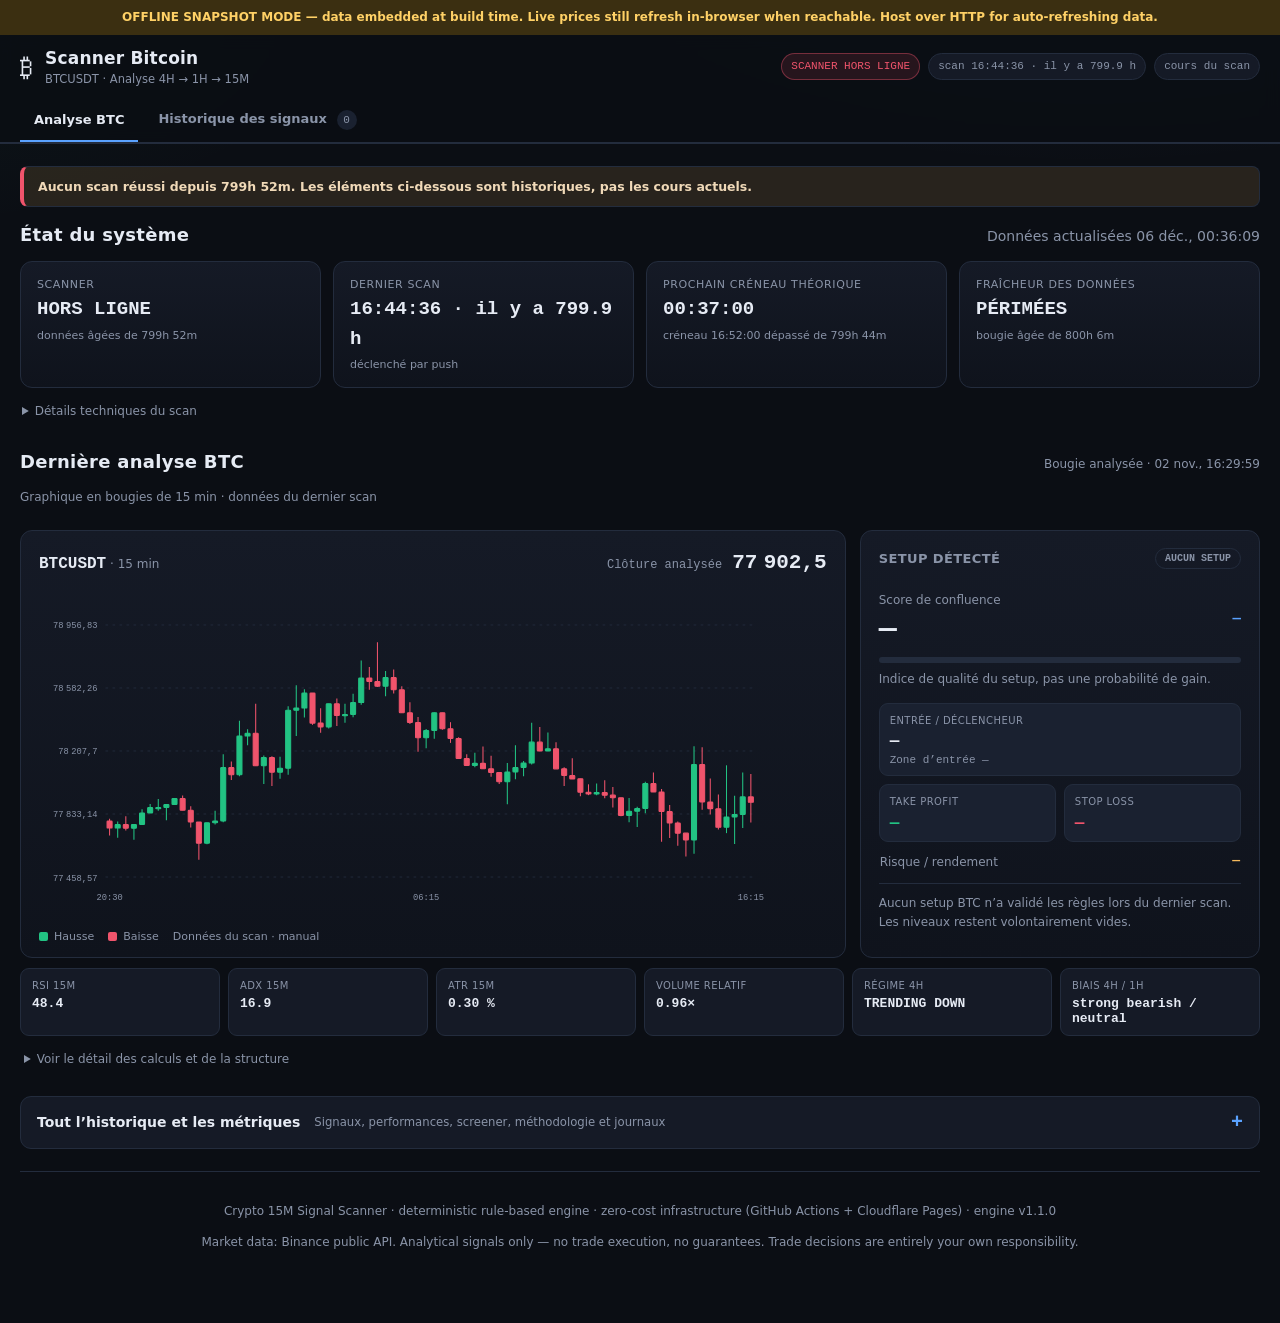
==== commit d0ba7626: "chore(data): scan 2026-11-02T15:44Z" ====
--- a/frontend/dashboard-offline.html
+++ b/frontend/dashboard-offline.html
@@ -751,7 +751,7 @@
   </footer>
 </main>
 
-<script>window.__EMBEDDED_DATA__ = {"builtAt":1793633263556,"signals":{"generatedAt":1793631109204,"signals":[]},"status":{"systemOnline":true,"health":"HEALTHY","version":"1.1.0","lastScan":{"scheduledAt":1793630700000,"executedAt":1793631109204,"jitterSeconds":409.2,"durationMs":11098,"status":"OK","universeSize":1,"universeSource":"manual","market":"manual","symbolsScanned":1,"symbolsValid":1,"dataFailures":0,"failedSymbols":[],"candidates":0,"signalsGenerated":0,"rejects":{"htf_not_aligned":1,"no_structure_event":1},"rejectFunnel":[{"stage":"htf_not_aligned","rejected":1},{"stage":"no_structure_event","rejected":1}],"apiStats":{"requests":10,"errors":4,"retries":3,"rateLimitHits":0,"lastError":"HTTP 451 geo-restricted host=fapi.binance.com","endpointUsed":"binance-futures-mirror","marketUsed":"futures"},"apiHealth":"FAILED","dataFreshness":{"label":"LIVE","newestCandleCloseMs":1793630699999,"ageSeconds":409.2},"activeSignals":0},"lastSuccessfulScan":1793631109204,"nextExpectedScanAt":1793631600000,"logs":[{"ts":1788059153282,"level":"info","msg":"rejected 1x: RSI 44.0 outside [45,74]"},{"ts":1788059153282,"level":"info","msg":"rejected 1x: RSI 33.7 outside [45,74]"},{"ts":1788059153282,"level":"info","msg":"rejected 1x: relVol 0.44 \u003c min"},{"ts":1788059153282,"level":"info","msg":"rejected 1x: ADX 11.6 \u003c min and not emerging"},{"ts":1788059153282,"level":"info","msg":"rejected 1x: RSI 38.8 outside [45,74]"},{"ts":1788059153282,"level":"info","msg":"rejected 1x: relVol 0.89 \u003c min"},{"ts":1788059153282,"level":"info","msg":"rejected 1x: ADX 14.3 \u003c min and not emerging"},{"ts":1788059153282,"level":"info","msg":"rejected 1x: relVol 0.88 \u003c min"},{"ts":1788059153282,"level":"info","msg":"rejected 1x: RSI 31.0 outside [45,74]"},{"ts":1788059153282,"level":"info","msg":"rejected 1x: ADX 13.4 \u003c min and not emerging"},{"ts":1788059153282,"level":"info","msg":"rejected 1x: RSI 36.6 outside [45,74]"},{"ts":1788059153282,"level":"info","msg":"rejected 1x: volatility out of band (0.016%)"},{"ts":1788059153282,"level":"info","msg":"rejected 1x: relVol 0.29 \u003c min"},{"ts":1788059153282,"level":"info","msg":"no qualifying setups this scan -- zero signals generated"},{"ts":1788059713887,"level":"info","msg":"scan start v1.0.0 scheduled=1788059700000 actual=1788059713887 (jitter 13.9s)"},{"ts":1788059724285,"level":"info","msg":"universe: 100 symbols selected from 518 USDT perp candidates (binance-futures-mirror)"},{"ts":1788059733117,"level":"info","msg":"klines collected for 20/100 symbols"},{"ts":1788059741615,"level":"info","msg":"klines collected for 40/100 symbols"},{"ts":1788059751068,"level":"info","msg":"klines collected for 60/100 symbols"},{"ts":1788059759913,"level":"info","msg":"klines collected for 80/100 symbols"},{"ts":1788059768871,"level":"info","msg":"klines collected for 100/100 symbols"},{"ts":1788059769589,"level":"info","msg":"rejected 54x: HTF conflict (4H+1H oppose)"},{"ts":1788059769589,"level":"info","msg":"rejected 20x: HTF not aligned (4H=strong_bullish,1H=neutral)"},{"ts":1788059769589,"level":"info","msg":"rejected 13x: 4H regime RANGING"},{"ts":1788059769589,"level":"info","msg":"rejected 12x: HTF not aligned (4H=strong_bullish,1H=bearish)"},{"ts":1788059769589,"level":"info","msg":"rejected 10x: HTF not aligned (4H=neutral,1H=strong_bearish)"},{"ts":1788059769589,"level":"info","msg":"rejected 6x: HTF not aligned (4H=strong_bullish,1H=strong_bearish)"},{"ts":1788059769589,"level":"info","msg":"rejected 4x: no CHoCH/BOS after sweep"},{"ts":1788059769589,"level":"info","msg":"rejected 4x: HTF not aligned (4H=strong_bearish,1H=bullish)"},{"ts":1788059769589,"level":"info","msg":"rejected 3x: no displacement after structure event"},{"ts":1788059769589,"level":"info","msg":"rejected 2x: relVol 0.79 \u003c min"},{"ts":1788059769589,"level":"info","msg":"rejected 2x: ADX 13.6 \u003c min and not emerging"},{"ts":1788059769589,"level":"info","msg":"rejected 2x: RSI 41.7 outside [45,74]"},{"ts":1788059769589,"level":"info","msg":"rejected 2x: relVol 1.13 \u003c min"},{"ts":1788059769589,"level":"info","msg":"rejected 2x: HTF not aligned (4H=neutral,1H=strong_bullish)"},{"ts":1788059769589,"level":"info","msg":"rejected 2x: relVol 0.44 \u003c min"},{"ts":1788059769589,"level":"info","msg":"rejected 2x: HTF not aligned (4H=neutral,1H=neutral)"},{"ts":1788059769589,"level":"info","msg":"rejected 2x: HTF not aligned (4H=strong_bearish,1H=strong_bullish)"},{"ts":1788059769589,"level":"info","msg":"rejected 1x: relVol 0.55 \u003c min"},{"ts":1788059769589,"level":"info","msg":"rejected 1x: ADX 11.4 \u003c min and not emerging"},{"ts":1788059769589,"level":"info","msg":"rejected 1x: RSI 44.3 outside [45,74]"},{"ts":1788059769589,"level":"info","msg":"rejected 1x: RSI 34.7 outside [45,74]"},{"ts":1788059769589,"level":"info","msg":"rejected 1x: volatility out of band (5.026%)"},{"ts":1788059769589,"level":"info","msg":"rejected 1x: RSI 44.2 outside [45,74]"},{"ts":1788059769589,"level":"info","msg":"rejected 1x: volatility out of band (3.727%)"},{"ts":1788059769589,"level":"info","msg":"rejected 1x: volatility out of band (3.712%)"},{"ts":1788059769589,"level":"info","msg":"rejected 1x: volatility out of band (3.402%)"},{"ts":1788059769589,"level":"info","msg":"rejected 1x: RSI 42.7 outside [45,74]"},{"ts":1788059769589,"level":"info","msg":"rejected 1x: late entry (runup 3.9x ATR)"},{"ts":1788059769589,"level":"info","msg":"rejected 1x: RSI 44.6 outside [45,74]"},{"ts":1788059769589,"level":"info","msg":"rejected 1x: HTF not aligned (4H=strong_bearish,1H=neutral)"},{"ts":1788059769589,"level":"info","msg":"rejected 1x: RSI 66.3 outside [26,55]"},{"ts":1788059769589,"level":"info","msg":"rejected 1x: relVol 0.68 \u003c min"},{"ts":1788059769589,"level":"info","msg":"rejected 1x: RSI 83.2 outside [45,74]"},{"ts":1788059769589,"level":"info","msg":"rejected 1x: volatility out of band (3.059%)"},{"ts":1788059769589,"level":"info","msg":"rejected 1x: relVol 0.60 \u003c min"},{"ts":1788059769589,"level":"info","msg":"rejected 1x: relVol 0.49 \u003c min"},{"ts":1788059769589,"level":"info","msg":"rejected 1x: volatility out of band (3.037%)"},{"ts":1788059769589,"level":"info","msg":"rejected 1x: ADX 13.1 \u003c min and not emerging"},{"ts":1788059769589,"level":"info","msg":"rejected 1x: relVol 0.66 \u003c min"},{"ts":1788059769589,"level":"info","msg":"rejected 1x: ADX 10.3 \u003c min and not emerging"},{"ts":1788059769589,"level":"info","msg":"rejected 1x: relVol 0.70 \u003c min"},{"ts":1788059769589,"level":"info","msg":"rejected 1x: ADX 12.1 \u003c min and not emerging"},{"ts":1788059769589,"level":"info","msg":"rejected 1x: relVol 0.78 \u003c min"},{"ts":1788059769589,"level":"info","msg":"rejected 1x: RSI 75.6 outside [45,74]"},{"ts":1788059769589,"level":"info","msg":"rejected 1x: ADX 11.7 \u003c min and not emerging"},{"ts":1788059769589,"level":"info","msg":"rejected 1x: relVol 0.90 \u003c min"},{"ts":1788059769589,"level":"info","msg":"rejected 1x: relVol 0.76 \u003c min"},{"ts":1788059769589,"level":"info","msg":"rejected 1x: no liquidity sweep in window"},{"ts":1788059769589,"level":"info","msg":"rejected 1x: relVol 0.84 \u003c min"},{"ts":1788059769589,"level":"info","msg":"rejected 1x: RSI 34.1 outside [45,74]"},{"ts":1788059769589,"level":"info","msg":"rejected 1x: RSI 59.6 outside [26,55]"},{"ts":1788059769589,"level":"info","msg":"rejected 1x: RSI 40.4 outside [45,74]"},{"ts":1788059769589,"level":"info","msg":"rejected 1x: volatility out of band (3.291%)"},{"ts":1788059769589,"level":"info","msg":"rejected 1x: relVol 0.85 \u003c min"},{"ts":1788059769589,"level":"info","msg":"rejected 1x: RSI 26.5 outside [45,74]"},{"ts":1788059769589,"level":"info","msg":"rejected 1x: relVol 0.48 \u003c min"},{"ts":1788059769589,"level":"info","msg":"rejected 1x: RSI 77.4 outside [45,74]"},{"ts":1788059769589,"level":"info","msg":"rejected 1x: relVol 0.26 \u003c min"},{"ts":1788059769589,"level":"info","msg":"rejected 1x: relVol 0.94 \u003c min"},{"ts":1788059769589,"level":"info","msg":"rejected 1x: relVol 0.74 \u003c min"},{"ts":1788059769589,"level":"info","msg":"rejected 1x: RSI 43.4 outside [45,74]"},{"ts":1788059769589,"level":"info","msg":"rejected 1x: RSI 38.8 outside [45,74]"},{"ts":1788059769589,"level":"info","msg":"rejected 1x: RSI 29.8 outside [45,74]"},{"ts":1788059769589,"level":"info","msg":"rejected 1x: ADX 11.3 \u003c min and not emerging"},{"ts":1788059769589,"level":"info","msg":"rejected 1x: relVol 0.83 \u003c min"},{"ts":1788059769589,"level":"info","msg":"rejected 1x: relVol 0.80 \u003c min"},{"ts":1788059769589,"level":"info","msg":"rejected 1x: relVol 1.04 \u003c min"},{"ts":1788059769589,"level":"info","msg":"rejected 1x: relVol 0.65 \u003c min"},{"ts":1788059769589,"level":"info","msg":"rejected 1x: relVol 0.54 \u003c min"},{"ts":1788059769589,"level":"info","msg":"rejected 1x: RSI 28.2 outside [45,74]"},{"ts":1788059769589,"level":"info","msg":"rejected 1x: ADX 13.9 \u003c min and not emerging"},{"ts":1788059769589,"level":"info","msg":"rejected 1x: RSI 36.3 outside [45,74]"},{"ts":1788059769589,"level":"info","msg":"rejected 1x: volatility out of band (0.016%)"},{"ts":1788059769589,"level":"info","msg":"rejected 1x: RSI 42.2 outside [45,74]"},{"ts":1788059769589,"level":"info","msg":"rejected 1x: relVol 0.28 \u003c min"},{"ts":1788059769589,"level":"info","msg":"no qualifying setups this scan -- zero signals generated"},{"ts":1788067003292,"level":"info","msg":"scan start v1.1.0 scheduled=1788066900000 actual=1788067003291 (jitter 103.3s)"},{"ts":1788067013042,"level":"info","msg":"universe: 100 symbols selected from 518 USDT perp candidates (binance-futures-mirror)"},{"ts":1788067024128,"level":"info","msg":"klines collected for 20/100 symbols"},{"ts":1788067035074,"level":"info","msg":"klines collected for 40/100 symbols"},{"ts":1788067045621,"level":"info","msg":"klines collected for 60/100 symbols"},{"ts":1788067056771,"level":"info","msg":"klines collected for 80/100 symbols"},{"ts":1788067067688,"level":"info","msg":"klines collected for 100/100 symbols"},{"ts":1788067067929,"level":"info","msg":"derivatives: funding rates for 885 symbols"},{"ts":1788067071205,"level":"info","msg":"rejected 54x: HTF conflict (4H+1H oppose)"},{"ts":1788067071205,"level":"info","msg":"rejected 19x: HTF not aligned (4H=strong_bullish,1H=neutral)"},{"ts":1788067071205,"level":"info","msg":"rejected 14x: HTF not aligned (4H=strong_bullish,1H=bearish)"},{"ts":1788067071205,"level":"info","msg":"rejected 12x: 4H regime RANGING"},{"ts":1788067071205,"level":"info","msg":"rejected 9x: HTF not aligned (4H=neutral,1H=strong_bearish)"},{"ts":1788067071205,"level":"info","msg":"rejected 8x: no CHoCH/BOS after sweep"},{"ts":1788067071205,"level":"info","msg":"rejected 6x: HTF not aligned (4H=strong_bullish,1H=strong_bearish)"},{"ts":1788067071205,"level":"info","msg":"rejected 4x: HTF not aligned (4H=neutral,1H=neutral)"},{"ts":1788067071205,"level":"info","msg":"rejected 3x: relVol 1.05 \u003c min"},{"ts":1788067071205,"level":"info","msg":"rejected 2x: relVol 1.12 \u003c min"},{"ts":1788067071205,"level":"info","msg":"rejected 2x: relVol 0.83 \u003c min"},{"ts":1788067071205,"level":"info","msg":"rejected 2x: HTF not aligned (4H=strong_bearish,1H=bullish)"},{"ts":1788067071205,"level":"info","msg":"rejected 2x: no displacement after structure event"},{"ts":1788067071205,"level":"info","msg":"rejected 2x: relVol 0.77 \u003c min"},{"ts":1788067071205,"level":"info","msg":"rejected 2x: HTF not aligned (4H=neutral,1H=strong_bullish)"},{"ts":1788067071205,"level":"info","msg":"rejected 2x: ADX 13.9 \u003c min and not emerging"},{"ts":1788067071205,"level":"info","msg":"rejected 2x: HTF not aligned (4H=bullish,1H=strong_bearish)"},{"ts":1788067071205,"level":"info","msg":"rejected 2x: RSI 41.4 outside [45,74]"},{"ts":1788067071205,"level":"info","msg":"rejected 2x: HTF not aligned (4H=strong_bearish,1H=strong_bullish)"},{"ts":1788067071205,"level":"info","msg":"rejected 2x: RSI 44.5 outside [45,74]"},{"ts":1788067071205,"level":"info","msg":"rejected 1x: relVol 1.20 \u003c min"},{"ts":1788067071205,"level":"info","msg":"rejected 1x: RSI 42.2 outside [45,74]"},{"ts":1788067071205,"level":"info","msg":"rejected 1x: RSI 42.4 outside [45,74]"},{"ts":1788067071205,"level":"info","msg":"rejected 1x: volatility out of band (3.677%)"},{"ts":1788067071205,"level":"info","msg":"rejected 1x: volatility out of band (3.846%)"},{"ts":1788067071205,"level":"info","msg":"rejected 1x: relVol 0.90 \u003c min"},{"ts":1788067071205,"level":"info","msg":"rejected 1x: volatility out of band (3.895%)"},{"ts":1788067071205,"level":"info","msg":"rejected 1x: RSI 40.9 outside [45,74]"},{"ts":1788067071205,"level":"info","msg":"rejected 1x: volatility out of band (3.378%)"},{"ts":1788067071205,"level":"info","msg":"rejected 1x: RSI 40.2 outside [45,74]"},{"ts":1788067071205,"level":"info","msg":"rejected 1x: ADX 13.7 \u003c min and not emerging"},{"ts":1788067071205,"level":"info","msg":"rejected 1x: RSI 55.7 outside [26,55]"},{"ts":1788067071205,"level":"info","msg":"rejected 1x: volatility out of band (3.512%)"},{"ts":1788067071205,"level":"info","msg":"rejected 1x: relVol 0.73 \u003c min"},{"ts":1788067071205,"level":"info","msg":"rejected 1x: ADX 12.4 \u003c min and not emerging"},{"ts":1788067071205,"level":"info","msg":"rejected 1x: ADX 11.9 \u003c min and not emerging"},{"ts":1788067071205,"level":"info","msg":"rejected 1x: relVol 1.19 \u003c min"},{"ts":1788067071205,"level":"info","msg":"rejected 1x: relVol 0.95 \u003c min"},{"ts":1788067071205,"level":"info","msg":"rejected 1x: RSI 35.9 outside [45,74]"},{"ts":1788067071205,"level":"info","msg":"rejected 1x: volatility out of band (3.562%)"},{"ts":1788067071205,"level":"info","msg":"rejected 1x: RSI 75.1 outside [45,74]"},{"ts":1788067071205,"level":"info","msg":"rejected 1x: volatility out of band (3.225%)"},{"ts":1788067071205,"level":"info","msg":"rejected 1x: relVol 1.03 \u003c min"},{"ts":1788067071205,"level":"info","msg":"rejected 1x: ADX 10.1 \u003c min and not emerging"},{"ts":1788067071205,"level":"info","msg":"rejected 1x: relVol 0.65 \u003c min"},{"ts":1788067071205,"level":"info","msg":"rejected 1x: ADX 9.3 \u003c min and not emerging"},{"ts":1788067071205,"level":"info","msg":"rejected 1x: RSI 38.0 outside [45,74]"},{"ts":1788067071205,"level":"info","msg":"rejected 1x: relVol 0.63 \u003c min"},{"ts":1788067071205,"level":"info","msg":"rejected 1x: volatility out of band (3.805%)"},{"ts":1788067071205,"level":"info","msg":"rejected 1x: RSI 79.3 outside [45,74]"},{"ts":1788067071205,"level":"info","msg":"rejected 1x: relVol 0.93 \u003c min"},{"ts":1788067071205,"level":"info","msg":"rejected 1x: RSI 34.7 outside [45,74]"},{"ts":1788067071205,"level":"info","msg":"rejected 1x: RSI 58.0 outside [26,55]"},{"ts":1788067071205,"level":"info","msg":"rejected 1x: RSI 42.9 outside [45,74]"},{"ts":1788067071205,"level":"info","msg":"rejected 1x: volatility out of band (3.182%)"},{"ts":1788067071205,"level":"info","msg":"rejected 1x: no liquidity sweep in window"},{"ts":1788067071205,"level":"info","msg":"rejected 1x: HTF not aligned (4H=strong_bearish,1H=neutral)"},{"ts":1788067071205,"level":"info","msg":"rejected 1x: relVol 0.37 \u003c min"},{"ts":1788067071205,"level":"info","msg":"rejected 1x: relVol 1.00 \u003c min"},{"ts":1788067071205,"level":"info","msg":"rejected 1x: ADX 10.9 \u003c min and not emerging"},{"ts":1788067071205,"level":"info","msg":"rejected 1x: ADX 13.2 \u003c min and not emerging"},{"ts":1788067071205,"level":"info","msg":"rejected 1x: relVol 0.60 \u003c min"},{"ts":1788067071205,"level":"info","msg":"rejected 1x: relVol 1.09 \u003c min"},{"ts":1788067071205,"level":"info","msg":"rejected 1x: RSI 76.1 outside [45,74]"},{"ts":1788067071205,"level":"info","msg":"rejected 1x: ADX 11.0 \u003c min and not emerging"},{"ts":1788067071205,"level":"info","msg":"rejected 1x: RSI 39.6 outside [45,74]"},{"ts":1788067071205,"level":"info","msg":"rejected 1x: RSI 39.5 outside [45,74]"},{"ts":1788067071205,"level":"info","msg":"rejected 1x: RSI 43.3 outside [45,74]"},{"ts":1788067071205,"level":"info","msg":"rejected 1x: RSI 35.3 outside [45,74]"},{"ts":1788067071205,"level":"info","msg":"no qualifying setups this scan -- zero signals generated"},{"ts":1793623952424,"level":"info","msg":"scan start v1.1.0 scheduled=1793623500000 actual=1793623952412 (jitter 452.4s)"},{"ts":1793623954930,"level":"info","msg":"derivatives: funding rates for 945 symbols"},{"ts":1793623955353,"level":"info","msg":"rejected 1x htf_not_aligned (e.g. HTF not aligned (4H=strong_bearish,1H=neutral))"},{"ts":1793623955353,"level":"info","msg":"rejected 1x no_structure_event (e.g. no CHoCH/BOS after sweep)"},{"ts":1793623955353,"level":"info","msg":"no qualifying setups this scan -- zero signals generated"},{"ts":1793625854733,"level":"info","msg":"scan start v1.1.0 scheduled=1793625300000 actual=1793625854733 (jitter 554.7s)"},{"ts":1793625865496,"level":"info","msg":"derivatives: funding rates for 945 symbols"},{"ts":1793625865876,"level":"info","msg":"rejected 1x htf_not_aligned (e.g. HTF not aligned (4H=strong_bearish,1H=neutral))"},{"ts":1793625865876,"level":"info","msg":"rejected 1x no_displacement (e.g. no displacement after structure event)"},{"ts":1793625865876,"level":"info","msg":"no qualifying setups this scan -- zero signals generated"},{"ts":1793627602920,"level":"info","msg":"scan start v1.1.0 scheduled=1793627100000 actual=1793627602920 (jitter 502.9s)"},{"ts":1793627613565,"level":"info","msg":"derivatives: funding rates for 945 symbols"},{"ts":1793627613740,"level":"info","msg":"rejected 1x htf_not_aligned (e.g. HTF not aligned (4H=strong_bearish,1H=neutral))"},{"ts":1793627613740,"level":"info","msg":"rejected 1x momentum_rsi_out_of_band (e.g. RSI 56.2 outside [26,55])"},{"ts":1793627613740,"level":"info","msg":"no qualifying setups this scan -- zero signals generated"},{"ts":1793630253031,"level":"info","msg":"scan start v1.1.0 scheduled=1793629800000 actual=1793630253030 (jitter 453.0s)"},{"ts":1793630263342,"level":"info","msg":"derivatives: funding rates for 945 symbols"},{"ts":1793630263725,"level":"info","msg":"rejected 1x htf_not_aligned (e.g. HTF not aligned (4H=strong_bearish,1H=neutral))"},{"ts":1793630263725,"level":"info","msg":"rejected 1x volume_thin (e.g. relVol 0.96 \u003c 1.2)"},{"ts":1793630263725,"level":"info","msg":"no qualifying setups this scan -- zero signals generated"},{"ts":1793631109204,"level":"info","msg":"scan start v1.1.0 scheduled=1793630700000 actual=1793631109204 (jitter 409.2s)"},{"ts":1793631120105,"level":"info","msg":"derivatives: funding rates for 945 symbols"},{"ts":1793631120302,"level":"info","msg":"rejected 1x htf_not_aligned (e.g. HTF not aligned (4H=strong_bearish,1H=neutral))"},{"ts":1793631120302,"level":"info","msg":"rejected 1x no_structure_event (e.g. no CHoCH/BOS after sweep)"},{"ts":1793631120302,"level":"info","msg":"no qualifying setups this scan -- zero signals generated"}]},"snapshots":[{"ts":1788059098973,"universeSize":100,"source":"binance-futures-mirror","breadth":{"TRENDING_UP":63,"TRENDING_DOWN":11,"RANGING":16,"MIXED":10},"activeSignals":0,"signalsGenerated":0,"avgScore":null,"topVolume":[{"symbol":"BTCUSDT","quoteVolume":3667680887.19,"rank":1},{"symbol":"ETHUSDT","quoteVolume":2621999606.82,"rank":2},{"symbol":"SOLUSDT","quoteVolume":1210732771.17,"rank":3},{"symbol":"ZECUSDT","quoteVolume":887400547.25,"rank":4},{"symbol":"TRUMPUSDT","quoteVolume":774000443.15,"rank":5},{"symbol":"BTRUSDT","quoteVolume":483894692.46,"rank":6},{"symbol":"XRPUSDT","quoteVolume":481147132.99,"rank":7},{"symbol":"HYPEUSDT","quoteVolume":459456376.95,"rank":8},{"symbol":"PROMUSDT","quoteVolume":404908238.22,"rank":9},{"symbol":"4USDT","quoteVolume":268346479.11,"rank":10}]},{"ts":1788059713887,"universeSize":100,"source":"binance-futures-mirror","breadth":{"TRENDING_UP":63,"TRENDING_DOWN":11,"RANGING":16,"MIXED":10},"activeSignals":0,"signalsGenerated":0,"avgScore":null,"topVolume":[{"symbol":"BTCUSDT","quoteVolume":3668771042.78,"rank":1},{"symbol":"ETHUSDT","quoteVolume":2623764866.49,"rank":2},{"symbol":"SOLUSDT","quoteVolume":1206777477.53,"rank":3},{"symbol":"ZECUSDT","quoteVolume":886471229.31,"rank":4},{"symbol":"TRUMPUSDT","quoteVolume":772561085.45,"rank":5},{"symbol":"BTRUSDT","quoteVolume":486961852.18,"rank":6},{"symbol":"XRPUSDT","quoteVolume":480867418.51,"rank":7},{"symbol":"HYPEUSDT","quoteVolume":458458867.75,"rank":8},{"symbol":"PROMUSDT","quoteVolume":413999113.92,"rank":9},{"symbol":"4USDT","quoteVolume":270192175.24,"rank":10}]},{"ts":1788067003291,"universeSize":100,"source":"binance-futures-mirror","breadth":{"TRENDING_UP":65,"TRENDING_DOWN":11,"RANGING":15,"MIXED":9},"activeSignals":0,"signalsGenerated":0,"avgScore":null,"topVolume":[{"symbol":"BTCUSDT","quoteVolume":3660241456.52,"rank":1},{"symbol":"ETHUSDT","quoteVolume":2635302760.36,"rank":2},{"symbol":"SOLUSDT","quoteVolume":1174417395.88,"rank":3},{"symbol":"ZECUSDT","quoteVolume":886195291.87,"rank":4},{"symbol":"TRUMPUSDT","quoteVolume":622291845.44,"rank":5},{"symbol":"XRPUSDT","quoteVolume":474710648.51,"rank":6},{"symbol":"PROMUSDT","quoteVolume":474392467.72,"rank":7},{"symbol":"BTRUSDT","quoteVolume":472682656.07,"rank":8},{"symbol":"HYPEUSDT","quoteVolume":418579463.41,"rank":9},{"symbol":"4USDT","quoteVolume":307769375.86,"rank":10}]},{"ts":1793623952412,"universeSize":1,"source":"manual","breadth":{"TRENDING_UP":0,"TRENDING_DOWN":1,"RANGING":0,"MIXED":0},"activeSignals":0,"signalsGenerated":0,"avgScore":null,"topVolume":[{"symbol":"BTCUSDT","quoteVolume":0,"rank":1}]},{"ts":1793625854733,"universeSize":1,"source":"manual","breadth":{"TRENDING_UP":0,"TRENDING_DOWN":1,"RANGING":0,"MIXED":0},"activeSignals":0,"signalsGenerated":0,"avgScore":null,"topVolume":[{"symbol":"BTCUSDT","quoteVolume":0,"rank":1}]},{"ts":1793627602920,"universeSize":1,"source":"manual","breadth":{"TRENDING_UP":0,"TRENDING_DOWN":1,"RANGING":0,"MIXED":0},"activeSignals":0,"signalsGenerated":0,"avgScore":null,"topVolume":[{"symbol":"BTCUSDT","quoteVolume":0,"rank":1}]},{"ts":1793630253030,"universeSize":1,"source":"manual","breadth":{"TRENDING_UP":0,"TRENDING_DOWN":1,"RANGING":0,"MIXED":0},"activeSignals":0,"signalsGenerated":0,"avgScore":null,"topVolume":[{"symbol":"BTCUSDT","quoteVolume":0,"rank":1}]},{"ts":1793631109204,"universeSize":1,"source":"manual","breadth":{"TRENDING_UP":0,"TRENDING_DOWN":1,"RANGING":0,"MIXED":0},"activeSignals":0,"signalsGenerated":0,"avgScore":null,"topVolume":[{"symbol":"BTCUSDT","quoteVolume":0,"rank":1}]}],"screener":{"generatedAt":1793631109204,"universeSource":"manual","rows":[{"symbol":"BTCUSDT","rank":1,"price":77815.7,"bias1d":"strong_bullish","bias4h":"strong_bearish","bias1h":"neutral","regime":"TRENDING_DOWN","rsi":44.5,"adx":16.9,"atrPercent":0.274,"relVolume":2.63,"fundingRatePct":0.01,"openInterest":96731.858}]},"performance":{"total":0,"waiting":0,"triggered":0,"wins":0,"losses":0,"expired":0,"ambiguous":0,"cancelled":0,"winRate":null,"resolvedTrades":0,"avgRr":null,"avgWinR":null,"profitFactor":null,"avgScore":null,"avgTimeToTpMs":null,"avgTimeToSlMs":null,"expectancyR":null,"sharpeR":null,"slippage":{"avgPct":null,"maxPct":null,"fills":0},"costsModelled":false,"avgCostR":null,"totalCostR":null,"netWins":null,"netLosses":null,"winRateNet":null,"expectancyNetR":null,"profitFactorNet":null,"maxWinningStreak":0,"maxLosingStreak":0,"maxDrawdownR":null,"monteCarlo":null,"scoreCalibration":{"A+":{"signals":0,"resolved":0,"wins":0,"losses":0,"winRate":null,"wilson95":{"lower":null,"upper":null}},"A":{"signals":0,"resolved":0,"wins":0,"losses":0,"winRate":null,"wilson95":{"lower":null,"upper":null}},"B+":{"signals":0,"resolved":0,"wins":0,"losses":0,"winRate":null,"wilson95":{"lower":null,"upper":null}}},"byDirection":{},"byQuality":{},"byRegime":{},"bySymbol":{},"byScoreRange":{},"window":{"since":null,"until":null,"signalsInWindow":0},"generatedAt":1793631109204,"disclaimer":"Win rate = wins / (wins + losses); waiting/expired/ambiguous/cancelled signals are excluded from the denominator. Gross figures (winRate, expectancyR, profitFactor, sharpeR, monteCarlo) EXCLUDE fees and funding; the *Net figures include them and are the ones to read. The confluence score is a quality ranking, not a probability. Past performance does not guarantee future results."},"chart":{"symbol":"BTCUSDT","timeframe":"15m","source":"manual","generatedAt":1793631109204,"lastClosedAt":1793630699999,"price":77815.7,"context":{"regime":"TRENDING_DOWN","bias1d":"strong_bullish","bias4h":"strong_bearish","bias1h":"neutral","fundingRatePct":0.01,"openInterest":96731.858},"indicators":{"4h":{"ema20":78176.26510994758,"ema50":79105.73519361454,"ema200":81621.83497881785,"rsi":43.912219654301275,"adx":22.336730998824816,"plusDi":18.14685336357011,"minusDi":22.03349881061273,"atr":732.4992854200024,"atrPercent":0.9407189609572385,"relativeVolume":0.5612226343433798,"vwap":79285.07194433967},"1h":{"ema20":78035.83737086723,"ema50":77998.43746943289,"ema200":79131.60410707913,"rsi":46.53066995765437,"adx":15.170392327662402,"plusDi":19.258190494719255,"minusDi":19.988934707265816,"atr":314.7882262046659,"atrPercent":0.40407093096991675,"relativeVolume":3.728952980673511,"vwap":77982.15798196307},"15m":{"ema20":77909.74281928205,"ema50":78018.71281803948,"ema200":78021.23857639768,"rsi":44.463039499189335,"adx":16.925531962812585,"plusDi":26.109977509176755,"minusDi":18.806301297065385,"atr":212.85395966301942,"atrPercent":0.2735360083672311,"relativeVolume":2.6305253114274745,"vwap":78106.73134128322}},"structure":{"4h":{"events":["StructureEvent(index=127, type='CHoCH_up', level=83137.2, swingIndex=122, trendAfter='up')","StructureEvent(index=133, type='CHoCH_down', level=82751.1, swingIndex=125, trendAfter='down')","StructureEvent(index=145, type='BOS_down', level=82912.8, swingIndex=140, trendAfter='down')","StructureEvent(index=157, type='BOS_down', level=81637.7, swingIndex=154, trendAfter='down')","StructureEvent(index=172, type='CHoCH_up', level=82268.7, swingIndex=168, trendAfter='up')","StructureEvent(index=186, type='BOS_up', level=83420.0, swingIndex=181, trendAfter='up')","StructureEvent(index=205, type='CHoCH_down', level=80461.6, swingIndex=201, trendAfter='down')","StructureEvent(index=214, type='BOS_down', level=80059.0, swingIndex=210, trendAfter='down')","StructureEvent(index=225, type='CHoCH_up', level=80819.4, swingIndex=217, trendAfter='up')","StructureEvent(index=228, type='BOS_up', level=81270.6, swingIndex=225, trendAfter='up')","StructureEvent(index=237, type='CHoCH_down', level=79666.9, swingIndex=232, trendAfter='down')","StructureEvent(index=255, type='CHoCH_up', level=78231.3, swingIndex=252, trendAfter='up')"],"sweeps":["Sweep(index=201, direction='bullish', level=80888.9, swingIndex=194, wick=427.3)","Sweep(index=204, direction='bullish', level=80461.6, swingIndex=201, wick=57.0)","Sweep(index=205, direction='bullish', level=79732.3, swingIndex=151, wick=553.7)","Sweep(index=213, direction='bullish', level=80059.0, swingIndex=210, wick=249.8)","Sweep(index=225, direction='bearish', level=80999.9, swingIndex=208, wick=270.7)","Sweep(index=225, direction='bearish', level=80920.0, swingIndex=212, wick=350.6)","Sweep(index=229, direction='bearish', level=80819.4, swingIndex=217, wick=484.0)","Sweep(index=229, direction='bearish', level=81270.6, swingIndex=225, wick=32.8)","Sweep(index=235, direction='bearish', level=81800.0, swingIndex=228, wick=98.7)","Sweep(index=235, direction='bearish', level=81759.0, swingIndex=231, wick=139.7)","Sweep(index=242, direction='bullish', level=76444.0, swingIndex=238, wick=174.0)","Sweep(index=257, direction='bearish', level=78231.3, swingIndex=252, wick=460.9)"],"displacements":["Displacement(index=87, direction='bullish', body=1095.300000000003, atr=676.3450441907454, strength=1.6194)","Displacement(index=100, direction='bearish', body=1402.7000000000116, atr=829.1446120748515, strength=1.6917)","Displacement(index=109, direction='bearish', body=1473.699999999997, atr=886.3213298012253, strength=1.6627)","Displacement(index=136, direction='bullish', body=1486.3999999999942, atr=839.5526301287521, strength=1.7705)","Displacement(index=145, direction='bearish', body=1824.0999999999913, atr=931.0312580535129, strength=1.9592)","Displacement(index=171, direction='bullish', body=1237.1000000000058, atr=810.4672776442841, strength=1.5264)","Displacement(index=232, direction='bearish', body=1494.7999999999884, atr=818.0116443633245, strength=1.8274)","Displacement(index=235, direction='bullish', body=1613.9000000000087, atr=881.3032006801111, strength=1.8313)","Displacement(index=237, direction='bearish', body=2847.2999999999884, atr=1063.4655148721374, strength=2.6774)"],"equalHighs":[{"kind":"high","priceA":86683.9,"priceB":86664.9,"indexA":91,"indexB":97,"level":86674.4,"confirmIndex":99},{"kind":"high","priceA":84134.2,"priceB":84117.6,"indexA":138,"indexB":144,"level":84125.9,"confirmIndex":146},{"kind":"high","priceA":82008.7,"priceB":82035.3,"indexA":196,"indexB":199,"level":82022.0,"confirmIndex":201},{"kind":"high","priceA":81800.0,"priceB":81759.0,"indexA":228,"indexB":231,"level":81779.5,"confirmIndex":233}],"equalLows":[{"kind":"low","priceA":82851.5,"priceB":82901.3,"indexA":56,"indexB":59,"level":82876.4,"confirmIndex":61},{"kind":"low","priceA":80780.0,"priceB":80751.0,"indexA":158,"indexB":165,"level":80765.5,"confirmIndex":167},{"kind":"low","priceA":79429.0,"priceB":79468.3,"indexA":217,"indexB":222,"level":79448.65,"confirmIndex":224}],"fvgs":["FVG(index=172, direction='bullish', bottom=81244.1, top=81978.2, size=734.0999999999913, midpoint=81611.15, mitigatedIndex=175, invalidatedIndex=178)","FVG(index=173, direction='bullish', bottom=82200.0, top=82450.0, size=250.0, midpoint=82325.0, mitigatedIndex=174, invalidatedIndex=174)","FVG(index=182, direction='bullish', bottom=81626.4, top=82308.0, size=681.6000000000058, midpoint=81967.2, mitigatedIndex=191, invalidatedIndex=192)","FVG(index=188, direction='bullish', bottom=83686.2, top=84135.9, size=449.6999999999971, midpoint=83911.04999999999, mitigatedIndex=189, invalidatedIndex=190)","FVG(index=191, direction='bearish', bottom=82955.0, top=84019.2, size=1064.199999999997, midpoint=83487.1, mitigatedIndex=None, invalidatedIndex=None)","FVG(index=192, direction='bearish', bottom=82227.6, top=82624.1, size=396.5, midpoint=82425.85, mitigatedIndex=None, invalidatedIndex=None)","FVG(index=208, direction='bullish', bottom=80620.1, top=80739.2, size=119.09999999999127, midpoint=80679.65, mitigatedIndex=209, invalidatedIndex=209)","FVG(index=214, direction='bearish', bottom=80356.6, top=80487.5, size=130.89999999999418, midpoint=80422.05, mitigatedIndex=216, invalidatedIndex=216)","FVG(index=224, direction='bullish', bottom=80132.2, top=80413.3, size=281.1000000000058, midpoint=80272.75, mitigatedIndex=229, invalidatedIndex=232)","FVG(index=233, direction='bearish', bottom=80497.7, top=80945.0, size=447.3000000000029, midpoint=80721.35, mitigatedIndex=235, invalidatedIndex=235)","FVG(index=236, direction='bullish', bottom=80345.0, top=80549.9, size=204.89999999999418, midpoint=80447.45, mitigatedIndex=237, invalidatedIndex=237)","FVG(index=238, direction='bearish', bottom=78242.4, top=80549.9, size=2307.5, midpoint=79396.15, mitigatedIndex=239, invalidatedIndex=None)"],"orderBlocks":["OrderBlock(index=235, direction='bearish', bottom=79878.5, top=81898.7, displacementIndex=237, bosIndex=237, mitigatedIndex=None, invalidatedIndex=None)","OrderBlock(index=170, direction='bullish', bottom=80752.9, top=81244.1, displacementIndex=171, bosIndex=172, mitigatedIndex=178, invalidatedIndex=203)","OrderBlock(index=142, direction='bearish', bottom=83125.7, top=83942.1, displacementIndex=145, bosIndex=145, mitigatedIndex=173, invalidatedIndex=187)","OrderBlock(index=96, direction='bearish', bottom=85500.1, top=86349.3, displacementIndex=100, bosIndex=100, mitigatedIndex=None, invalidatedIndex=None)"]},"1h":{"events":["StructureEvent(index=156, type='BOS_up', level=80483.4, swingIndex=153, trendAfter='up')","StructureEvent(index=162, type='BOS_up', level=80807.2, swingIndex=158, trendAfter='up')","StructureEvent(index=173, type='BOS_up', level=81199.9, swingIndex=168, trendAfter='up')","StructureEvent(index=177, type='CHoCH_down', level=80822.6, swingIndex=171, trendAfter='down')","StructureEvent(index=190, type='BOS_down', level=80355.4, swingIndex=181, trendAfter='down')","StructureEvent(index=203, type='CHoCH_up', level=80345.0, swingIndex=199, trendAfter='up')","StructureEvent(index=209, type='CHoCH_down', level=79878.5, swingIndex=202, trendAfter='down')","StructureEvent(index=212, type='BOS_down', level=78210.3, swingIndex=209, trendAfter='down')","StructureEvent(index=264, type='CHoCH_up', level=77722.6, swingIndex=259, trendAfter='up')","StructureEvent(index=266, type='BOS_up', level=77868.0, swingIndex=263, trendAfter='up')","StructureEvent(index=284, type='BOS_up', level=78134.0, swingIndex=278, trendAfter='up')","StructureEvent(index=296, type='CHoCH_down', level=77891.4, swingIndex=292, trendAfter='down')"],"sweeps":["Sweep(index=231, direction='bullish', level=76600.0, swingIndex=226, wick=330.0)","Sweep(index=248, direction='bearish', level=77615.1, swingIndex=238, wick=49.8)","Sweep(index=254, direction='bearish', level=77723.3, swingIndex=249, wick=30.0)","Sweep(index=262, direction='bearish', level=77722.6, swingIndex=259, wick=11.9)","Sweep(index=263, direction='bearish', level=77753.3, swingIndex=254, wick=114.7)","Sweep(index=271, direction='bearish', level=78081.3, swingIndex=228, wick=43.1)","Sweep(index=273, direction='bearish', level=77868.0, swingIndex=263, wick=119.1)","Sweep(index=280, direction='bullish', level=77715.1, swingIndex=273, wick=137.5)","Sweep(index=283, direction='bullish', level=77577.6, swingIndex=280, wick=15.7)","Sweep(index=285, direction='bearish', level=78231.3, swingIndex=270, wick=257.5)","Sweep(index=288, direction='bearish', level=78776.5, swingIndex=219, wick=77.0)","Sweep(index=298, direction='bullish', level=77891.4, swingIndex=292, wick=311.4)"],"displacements":["Displacement(index=22, direction='bearish', body=801.6999999999971, atr=442.6314962781629, strength=1.8112)","Displacement(index=130, direction='bearish', body=628.2000000000116, atr=411.2911770948992, strength=1.5274)","Displacement(index=131, direction='bullish', body=713.5, atr=442.94180730240595, strength=1.6108)","Displacement(index=177, direction='bearish', body=590.0, atr=333.1308208591926, strength=1.7711)","Displacement(index=190, direction='bearish', body=1091.6000000000058, atr=441.1622871863224, strength=2.4744)","Displacement(index=203, direction='bullish', body=880.1999999999971, atr=440.1420852356684, strength=1.9998)","Displacement(index=209, direction='bearish', body=1990.2999999999884, atr=616.6544489586468, strength=3.2276)","Displacement(index=284, direction='bullish', body=521.6999999999971, atr=245.8480271944902, strength=2.122)"],"equalHighs":[{"kind":"high","priceA":80548.8,"priceB":80540.2,"indexA":126,"indexB":129,"level":80544.5,"confirmIndex":131},{"kind":"high","priceA":81800.0,"priceB":81759.0,"indexA":173,"indexB":185,"level":81779.5,"confirmIndex":187},{"kind":"high","priceA":77723.3,"priceB":77753.3,"indexA":249,"indexB":254,"level":77738.3,"confirmIndex":256},{"kind":"high","priceA":78144.4,"priceB":78134.0,"indexA":275,"indexB":278,"level":78139.2,"confirmIndex":280}],"equalLows":[{"kind":"low","priceA":80387.9,"priceB":80355.4,"indexA":178,"indexB":181,"level":80371.65,"confirmIndex":183},{"kind":"low","priceA":77577.6,"priceB":77561.9,"indexA":280,"indexB":283,"level":77569.75,"confirmIndex":285}],"fvgs":["FVG(index=207, direction='bearish', bottom=80912.1, top=81137.6, size=225.5, midpoint=81024.85, mitigatedIndex=208, invalidatedIndex=None)","FVG(index=210, direction='bearish', bottom=79765.3, top=80735.0, size=969.6999999999971, midpoint=80250.15, mitigatedIndex=None, invalidatedIndex=None)","FVG(index=213, direction='bearish', bottom=78242.4, top=78600.1, size=357.70000000001164, midpoint=78421.25, mitigatedIndex=217, invalidatedIndex=218)","FVG(index=214, direction='bearish', bottom=77342.8, top=77868.4, size=525.5999999999913, midpoint=77605.6, mitigatedIndex=215, invalidatedIndex=216)","FVG(index=217, direction='bullish', bottom=77535.2, top=77889.9, size=354.6999999999971, midpoint=77712.54999999999, mitigatedIndex=221, invalidatedIndex=222)","FVG(index=221, direction='bearish', bottom=78200.0, top=78377.9, size=177.89999999999418, midpoint=78288.95, mitigatedIndex=269, invalidatedIndex=284)","FVG(index=223, direction='bearish', bottom=77800.0, top=77868.0, size=68.0, midpoint=77834.0, mitigatedIndex=224, invalidatedIndex=228)","FVG(index=237, direction='bullish', bottom=76973.8, top=77220.3, size=246.5, midpoint=77097.05, mitigatedIndex=240, invalidatedIndex=None)","FVG(index=262, direction='bullish', bottom=77545.0, top=77610.0, size=65.0, midpoint=77577.5, mitigatedIndex=263, invalidatedIndex=None)","FVG(index=267, direction='bullish', bottom=77813.0, top=77845.4, size=32.39999999999418, midpoint=77829.2, mitigatedIndex=268, invalidatedIndex=268)","FVG(index=280, direction='bearish', bottom=77869.6, top=77928.0, size=58.39999999999418, midpoint=77898.8, mitigatedIndex=281, invalidatedIndex=282)","FVG(index=285, direction='bullish', bottom=77878.8, top=78000.0, size=121.19999999999709, midpoint=77939.4, mitigatedIndex=292, invalidatedIndex=296)"],"orderBlocks":["OrderBlock(index=283, direction='bullish', bottom=77561.9, top=77878.8, displacementIndex=284, bosIndex=284, mitigatedIndex=296, invalidatedIndex=None)","OrderBlock(index=204, direction='bearish', bottom=81155.4, top=81898.7, displacementIndex=209, bosIndex=209, mitigatedIndex=None, invalidatedIndex=None)","OrderBlock(index=201, direction='bullish', bottom=79982.9, top=80236.2, displacementIndex=203, bosIndex=203, mitigatedIndex=209, invalidatedIndex=209)","OrderBlock(index=188, direction='bearish', bottom=81114.7, top=81333.0, displacementIndex=190, bosIndex=190, mitigatedIndex=203, invalidatedIndex=204)","OrderBlock(index=174, direction='bearish', bottom=81311.5, top=81527.7, displacementIndex=177, bosIndex=177, mitigatedIndex=184, invalidatedIndex=184)"]},"15m":{"events":["StructureEvent(index=411, type='BOS_up', level=78098.2, swingIndex=406, trendAfter='up')","StructureEvent(index=416, type='CHoCH_down', level=77929.3, swingIndex=408, trendAfter='down')","StructureEvent(index=432, type='BOS_down', level=77795.6, swingIndex=429, trendAfter='down')","StructureEvent(index=436, type='CHoCH_up', level=77943.0, swingIndex=431, trendAfter='up')","StructureEvent(index=446, type='BOS_up', level=78488.8, swingIndex=440, trendAfter='up')","StructureEvent(index=453, type='BOS_up', level=78598.0, swingIndex=445, trendAfter='up')","StructureEvent(index=460, type='CHoCH_down', level=78316.7, swingIndex=448, trendAfter='down')","StructureEvent(index=465, type='BOS_down', level=78203.3, swingIndex=460, trendAfter='down')","StructureEvent(index=474, type='CHoCH_up', level=78234.8, swingIndex=468, trendAfter='up')","StructureEvent(index=484, type='CHoCH_down', level=77938.6, swingIndex=480, trendAfter='down')","StructureEvent(index=492, type='BOS_down', level=77756.3, swingIndex=487, trendAfter='down')","StructureEvent(index=494, type='CHoCH_up', level=78080.0, swingIndex=489, trendAfter='up')"],"sweeps":["Sweep(index=445, direction='bearish', level=78488.8, swingIndex=440, wick=109.2)","Sweep(index=455, direction='bearish', level=78776.5, swingIndex=178, wick=77.0)","Sweep(index=461, direction='bullish', level=78316.7, swingIndex=448, wick=92.7)","Sweep(index=471, direction='bullish', level=78000.0, swingIndex=442, wick=108.6)","Sweep(index=472, direction='bearish', level=78234.8, swingIndex=468, wick=7.3)","Sweep(index=474, direction='bullish', level=78203.3, swingIndex=460, wick=76.3)","Sweep(index=483, direction='bullish', level=77938.6, swingIndex=480, wick=12.1)","Sweep(index=484, direction='bearish', level=77943.0, swingIndex=431, wick=51.0)","Sweep(index=484, direction='bullish', level=77891.4, swingIndex=471, wick=19.9)","Sweep(index=489, direction='bearish', level=78033.9, swingIndex=483, wick=46.1)","Sweep(index=490, direction='bullish', level=77756.3, swingIndex=487, wick=88.7)","Sweep(index=495, direction='bearish', level=78080.0, swingIndex=489, wick=150.0)"],"displacements":["Displacement(index=153, direction='bearish', body=900.7999999999884, atr=486.663743708014, strength=1.851)","Displacement(index=212, direction='bullish', body=506.3999999999942, atr=335.25316150613463, strength=1.5105)","Displacement(index=294, direction='bullish', body=152.0, atr=97.81019451454345, strength=1.554)","Displacement(index=335, direction='bullish', body=133.20000000001164, atr=74.06601325858216, strength=1.7984)","Displacement(index=339, direction='bearish', body=116.39999999999418, atr=76.77263652328159, strength=1.5162)","Displacement(index=378, direction='bullish', body=174.0, atr=96.38246973007094, strength=1.8053)","Displacement(index=381, direction='bearish', body=172.79999999998836, atr=107.66621209801885, strength=1.605)","Displacement(index=420, direction='bearish', body=164.6999999999971, atr=97.81521720493022, strength=1.6838)","Displacement(index=436, direction='bullish', body=317.8999999999942, atr=123.52918898932278, strength=2.5735)","Displacement(index=438, direction='bullish', body=230.29999999998836, atr=137.4914945877328, strength=1.675)","Displacement(index=444, direction='bullish', body=345.3000000000029, atr=170.78206125842493, strength=2.0219)","Displacement(index=494, direction='bullish', body=448.1999999999971, atr=182.7341449674217, strength=2.4527)"],"equalHighs":[{"kind":"high","priceA":80731.9,"priceB":80726.8,"indexA":21,"indexB":27,"level":80729.35,"confirmIndex":29},{"kind":"high","priceA":81417.9,"priceB":81397.4,"indexA":45,"indexB":50,"level":81407.65,"confirmIndex":52},{"kind":"high","priceA":81333.0,"priceB":81344.0,"indexA":53,"indexB":56,"level":81338.5,"confirmIndex":58},{"kind":"high","priceA":80241.8,"priceB":80236.2,"indexA":103,"indexB":106,"level":80239.0,"confirmIndex":108},{"kind":"high","priceA":80912.1,"priceB":80916.8,"indexA":129,"indexB":134,"level":80914.45,"confirmIndex":136}],"equalLows":[{"kind":"low","priceA":81105.4,"priceB":81100.5,"indexA":46,"indexB":49,"level":81102.95,"confirmIndex":51},{"kind":"low","priceA":81100.5,"priceB":81114.7,"indexA":49,"indexB":52,"level":81107.6,"confirmIndex":54},{"kind":"low","priceA":77366.4,"priceB":77369.0,"indexA":288,"indexB":291,"level":77367.7,"confirmIndex":293},{"kind":"low","priceA":77512.0,"priceB":77510.5,"indexA":316,"indexB":327,"level":77511.25,"confirmIndex":329}],"fvgs":["FVG(index=459, direction='bearish', bottom=78496.8, top=78550.0, size=53.19999999999709, midpoint=78523.4, mitigatedIndex=None, invalidatedIndex=None)","FVG(index=460, direction='bearish', bottom=78409.7, top=78435.2, size=25.5, midpoint=78422.45, mitigatedIndex=462, invalidatedIndex=462)","FVG(index=461, direction='bearish', bottom=78338.9, top=78368.0, size=29.10000000000582, midpoint=78353.45, mitigatedIndex=462, invalidatedIndex=462)","FVG(index=465, direction='bearish', bottom=78288.9, top=78333.5, size=44.60000000000582, midpoint=78311.2, mitigatedIndex=474, invalidatedIndex=474)","FVG(index=466, direction='bearish', bottom=78188.9, top=78256.0, size=67.10000000000582, midpoint=78222.45, mitigatedIndex=467, invalidatedIndex=474)","FVG(index=470, direction='bearish', bottom=78082.0, top=78102.0, size=20.0, midpoint=78092.0, mitigatedIndex=471, invalidatedIndex=471)","FVG(index=475, direction='bullish', bottom=78148.6, top=78205.5, size=56.89999999999418, midpoint=78177.05, mitigatedIndex=477, invalidatedIndex=477)","FVG(index=478, direction='bearish', bottom=78111.8, top=78207.5, size=95.69999999999709, midpoint=78159.65, mitigatedIndex=479, invalidatedIndex=494)","FVG(index=481, direction='bearish', bottom=78009.6, top=78041.9, size=32.29999999998836, midpoint=78025.75, mitigatedIndex=482, invalidatedIndex=489)","FVG(index=489, direction='bullish', bottom=77876.8, top=77964.2, size=87.39999999999418, midpoint=77920.5, mitigatedIndex=490, invalidatedIndex=490)","FVG(index=491, direction='bearish', bottom=77886.3, top=77964.2, size=77.89999999999418, midpoint=77925.25, mitigatedIndex=494, invalidatedIndex=494)","FVG(index=495, direction='bullish', bottom=77719.5, top=77858.4, size=138.89999999999418, midpoint=77788.95, mitigatedIndex=496, invalidatedIndex=498)"],"orderBlocks":["OrderBlock(index=493, direction='bullish', bottom=77580.0, top=77719.5, displacementIndex=494, bosIndex=494, mitigatedIndex=498, invalidatedIndex=None)","OrderBlock(index=442, direction='bullish', bottom=78000.0, top=78176.9, displacementIndex=444, bosIndex=446, mitigatedIndex=465, invalidatedIndex=480)","OrderBlock(index=433, direction='bullish', bottom=77561.9, top=77785.5, displacementIndex=436, bosIndex=436, mitigatedIndex=486, invalidatedIndex=None)","OrderBlock(index=376, direction='bullish', bottom=77868.0, top=77968.6, displacementIndex=378, bosIndex=378, mitigatedIndex=381, invalidatedIndex=393)","OrderBlock(index=332, direction='bullish', bottom=77395.8, top=77524.3, displacementIndex=335, bosIndex=335, mitigatedIndex=339, invalidatedIndex=None)","OrderBlock(index=291, direction='bullish', bottom=77369.0, top=77455.6, displacementIndex=294, bosIndex=294, mitigatedIndex=300, invalidatedIndex=None)","OrderBlock(index=208, direction='bullish', bottom=76719.0, top=77154.2, displacementIndex=212, bosIndex=212, mitigatedIndex=219, invalidatedIndex=226)"]}},"candles":[{"openTime":1793544300000,"closeTime":1793545199999,"open":78025.4,"high":78064.0,"low":77992.0,"close":78015.3,"volume":682.184},{"openTime":1793545200000,"closeTime":1793546099999,"open":78015.2,"high":78044.0,"low":77982.3,"close":78043.5,"volume":354.158},{"openTime":1793546100000,"closeTime":1793546999999,"open":78043.5,"high":78069.1,"low":77960.1,"close":78032.6,"volume":635.298},{"openTime":1793547000000,"closeTime":1793547899999,"open":78032.5,"high":78098.2,"low":77993.0,"close":78016.5,"volume":801.606},{"openTime":1793547900000,"closeTime":1793548799999,"open":78016.5,"high":78038.0,"low":77946.2,"close":77949.0,"volume":450.684},{"openTime":1793548800000,"closeTime":1793549699999,"open":77949.0,"high":77992.4,"low":77929.3,"close":77971.9,"volume":715.274},{"openTime":1793549700000,"closeTime":1793550599999,"open":77971.9,"high":78098.0,"low":77971.9,"close":78068.7,"volume":851.244},{"openTime":1793550600000,"closeTime":1793551499999,"open":78068.8,"high":78068.8,"low":78016.0,"close":78051.9,"volume":217.237},{"openTime":1793551500000,"closeTime":1793552399999,"open":78051.9,"high":78115.5,"low":78044.4,"close":78111.2,"volume":230.805},{"openTime":1793552400000,"closeTime":1793553299999,"open":78111.2,"high":78126.0,"low":78069.5,"close":78126.0,"volume":308.503},{"openTime":1793553300000,"closeTime":1793554199999,"open":78126.0,"high":78134.0,"low":78054.0,"close":78104.0,"volume":251.895},{"openTime":1793554200000,"closeTime":1793555099999,"open":78104.0,"high":78110.0,"low":78038.9,"close":78038.9,"volume":153.354},{"openTime":1793555100000,"closeTime":1793555999999,"open":78039.0,"high":78048.9,"low":77928.0,"close":77948.8,"volume":335.104},{"openTime":1793556000000,"closeTime":1793556899999,"open":77948.8,"high":77960.8,"low":77906.0,"close":77928.0,"volume":406.239},{"openTime":1793556900000,"closeTime":1793557799999,"open":77928.0,"high":77946.0,"low":77902.0,"close":77911.3,"volume":229.018},{"openTime":1793557800000,"closeTime":1793558699999,"open":77911.4,"high":77940.0,"low":77908.0,"close":77925.7,"volume":185.865},{"openTime":1793558700000,"closeTime":1793559599999,"open":77925.6,"high":77939.9,"low":77830.6,"close":77852.9,"volume":456.52},{"openTime":1793559600000,"closeTime":1793560499999,"open":77852.9,"high":77869.6,"low":77577.6,"close":77688.2,"volume":2960.168},{"openTime":1793560500000,"closeTime":1793561399999,"open":77688.2,"high":77818.9,"low":77660.6,"close":77792.0,"volume":682.51},{"openTime":1793561400000,"closeTime":1793562299999,"open":77792.0,"high":77805.5,"low":77706.0,"close":77749.5,"volume":307.381},{"openTime":1793562300000,"closeTime":1793563199999,"open":77749.5,"high":77789.0,"low":77691.8,"close":77770.6,"volume":267.044},{"openTime":1793563200000,"closeTime":1793564099999,"open":77770.6,"high":77820.0,"low":77734.6,"close":77748.3,"volume":303.042},{"openTime":1793564100000,"closeTime":1793564999999,"open":77748.4,"high":77771.1,"low":77680.0,"close":77771.1,"volume":371.325},{"openTime":1793565000000,"closeTime":1793565899999,"open":77771.1,"high":77861.8,"low":77771.0,"close":77839.2,"volume":201.466},{"openTime":1793565900000,"closeTime":1793566799999,"open":77839.2,"high":77893.1,"low":77839.1,"close":77871.4,"volume":152.39},{"openTime":1793566800000,"closeTime":1793567699999,"open":77871.5,"high":77922.2,"low":77852.6,"close":77871.5,"volume":252.826},{"openTime":1793567700000,"closeTime":1793568599999,"open":77871.5,"high":77890.1,"low":77795.6,"close":77890.0,"volume":217.854},{"openTime":1793568600000,"closeTime":1793569499999,"open":77890.0,"high":77925.1,"low":77890.0,"close":77925.1,"volume":162.075},{"openTime":1793569500000,"closeTime":1793570399999,"open":77925.1,"high":77943.0,"low":77855.4,"close":77855.6,"volume":247.506},{"openTime":1793570400000,"closeTime":1793571299999,"open":77855.6,"high":77878.8,"low":77753.2,"close":77785.5,"volume":405.099},{"openTime":1793571300000,"closeTime":1793572199999,"open":77785.5,"high":77785.5,"low":77561.9,"close":77660.0,"volume":806.442},{"openTime":1793572200000,"closeTime":1793573099999,"open":77660.0,"high":77781.6,"low":77653.9,"close":77781.6,"volume":450.607},{"openTime":1793573100000,"closeTime":1793573999999,"open":77781.6,"high":77851.9,"low":77770.3,"close":77791.4,"volume":176.599},{"openTime":1793574000000,"closeTime":1793574899999,"open":77791.3,"high":78188.6,"low":77784.4,"close":78109.2,"volume":1543.693},{"openTime":1793574900000,"closeTime":1793575799999,"open":78109.2,"high":78146.0,"low":78035.5,"close":78066.1,"volume":565.979},{"openTime":1793575800000,"closeTime":1793576699999,"open":78066.1,"high":78388.0,"low":78056.9,"close":78296.4,"volume":2305.643},{"openTime":1793576700000,"closeTime":1793577599999,"open":78296.4,"high":78336.9,"low":78242.0,"close":78313.0,"volume":528.192},{"openTime":1793577600000,"closeTime":1793578499999,"open":78313.0,"high":78488.8,"low":78120.0,"close":78120.0,"volume":2213.16},{"openTime":1793578500000,"closeTime":1793579399999,"open":78120.0,"high":78180.8,"low":78010.9,"close":78169.3,"volume":1246.303},{"openTime":1793579400000,"closeTime":1793580299999,"open":78169.5,"high":78176.9,"low":78000.0,"close":78081.4,"volume":568.987},{"openTime":1793580300000,"closeTime":1793581199999,"open":78081.4,"high":78174.2,"low":78043.1,"close":78104.8,"volume":671.868},{"openTime":1793581200000,"closeTime":1793582099999,"open":78104.8,"high":78473.2,"low":78066.2,"close":78450.1,"volume":1538.564},{"openTime":1793582100000,"closeTime":1793582999999,"open":78450.1,"high":78598.0,"low":78297.4,"close":78462.8,"volume":1880.243},{"openTime":1793583000000,"closeTime":1793583899999,"open":78462.8,"high":78575.0,"low":78406.7,"close":78551.9,"volume":929.503},{"openTime":1793583900000,"closeTime":1793584799999,"open":78551.8,"high":78551.9,"low":78363.2,"close":78373.4,"volume":674.623},{"openTime":1793584800000,"closeTime":1793585699999,"open":78373.4,"high":78462.0,"low":78316.7,"close":78350.0,"volume":690.431},{"openTime":1793585700000,"closeTime":1793586599999,"open":78350.0,"high":78488.0,"low":78341.1,"close":78488.0,"volume":414.803},{"openTime":1793586600000,"closeTime":1793587499999,"open":78487.9,"high":78520.0,"low":78356.6,"close":78418.9,"volume":484.705},{"openTime":1793587500000,"closeTime":1793588399999,"open":78418.9,"high":78487.9,"low":78376.3,"close":78424.3,"volume":456.33},{"openTime":1793588400000,"closeTime":1793589299999,"open":78424.3,"high":78548.0,"low":78407.6,"close":78495.4,"volume":488.625},{"openTime":1793589300000,"closeTime":1793590199999,"open":78495.5,"high":78745.9,"low":78482.5,"close":78642.0,"volume":2007.418},{"openTime":1793590200000,"closeTime":1793591099999,"open":78642.1,"high":78706.6,"low":78571.7,"close":78621.0,"volume":1228.998},{"openTime":1793591100000,"closeTime":1793591999999,"open":78621.0,"high":78853.5,"low":78588.0,"close":78593.3,"volume":2719.834},{"openTime":1793592000000,"closeTime":1793592899999,"open":78593.3,"high":78682.8,"low":78533.4,"close":78645.0,"volume":934.034},{"openTime":1793592900000,"closeTime":1793593799999,"open":78645.0,"high":78692.2,"low":78550.0,"close":78571.9,"volume":564.102},{"openTime":1793593800000,"closeTime":1793594699999,"open":78571.9,"high":78593.3,"low":78435.2,"close":78435.3,"volume":898.975},{"openTime":1793594700000,"closeTime":1793595599999,"open":78435.2,"high":78496.8,"low":78368.0,"close":78377.0,"volume":710.988},{"openTime":1793595600000,"closeTime":1793596499999,"open":78377.0,"high":78409.7,"low":78203.3,"close":78286.7,"volume":1141.273},{"openTime":1793596500000,"closeTime":1793597399999,"open":78286.7,"high":78338.9,"low":78224.0,"close":78330.0,"volume":709.073},{"openTime":1793597400000,"closeTime":1793598299999,"open":78330.0,"high":78436.4,"low":78279.8,"close":78435.2,"volume":609.842},{"openTime":1793598300000,"closeTime":1793599199999,"open":78435.2,"high":78435.2,"low":78333.5,"close":78339.9,"volume":451.124},{"openTime":1793599200000,"closeTime":1793600099999,"open":78339.9,"high":78379.0,"low":78256.0,"close":78282.4,"volume":621.674},{"openTime":1793600100000,"closeTime":1793600999999,"open":78282.4,"high":78288.9,"low":78162.5,"close":78162.8,"volume":711.701},{"openTime":1793601000000,"closeTime":1793601899999,"open":78162.7,"high":78188.9,"low":78122.0,"close":78122.2,"volume":522.814},{"openTime":1793601900000,"closeTime":1793602799999,"open":78122.3,"high":78198.0,"low":78111.0,"close":78134.0,"volume":741.231},{"openTime":1793602800000,"closeTime":1793603699999,"open":78134.1,"high":78234.8,"low":78102.0,"close":78102.0,"volume":631.594},{"openTime":1793603700000,"closeTime":1793604599999,"open":78102.1,"high":78180.0,"low":78055.0,"close":78080.2,"volume":828.547},{"openTime":1793604600000,"closeTime":1793605499999,"open":78080.2,"high":78082.0,"low":78011.0,"close":78025.0,"volume":753.128},{"openTime":1793605500000,"closeTime":1793606399999,"open":78024.9,"high":78136.6,"low":77891.4,"close":78082.9,"volume":1917.812},{"openTime":1793606400000,"closeTime":1793607299999,"open":78082.9,"high":78242.1,"low":78040.1,"close":78109.9,"volume":939.837},{"openTime":1793607300000,"closeTime":1793608199999,"open":78109.9,"high":78148.6,"low":78058.0,"close":78135.8,"volume":537.673},{"openTime":1793608200000,"closeTime":1793609099999,"open":78135.8,"high":78376.3,"low":78127.0,"close":78260.3,"volume":1144.923},{"openTime":1793609100000,"closeTime":1793609999999,"open":78260.3,"high":78349.7,"low":78205.5,"close":78207.5,"volume":578.331},{"openTime":1793610000000,"closeTime":1793610899999,"open":78207.5,"high":78317.6,"low":78207.5,"close":78220.8,"volume":597.601},{"openTime":1793610900000,"closeTime":1793611799999,"open":78220.9,"high":78259.4,"low":78101.5,"close":78101.5,"volume":566.913},{"openTime":1793611800000,"closeTime":1793612699999,"open":78101.6,"high":78111.8,"low":78000.0,"close":78062.4,"volume":768.926},{"openTime":1793612700000,"closeTime":1793613599999,"open":78062.4,"high":78164.4,"low":78041.9,"close":78041.9,"volume":463.472},{"openTime":1793613600000,"closeTime":1793614499999,"open":78042.0,"high":78042.0,"low":77938.6,"close":77962.2,"volume":851.035},{"openTime":1793614500000,"closeTime":1793615399999,"open":77962.2,"high":78009.6,"low":77945.2,"close":77952.6,"volume":390.533},{"openTime":1793615400000,"closeTime":1793616299999,"open":77952.6,"high":78014.9,"low":77945.1,"close":77960.4,"volume":357.973},{"openTime":1793616300000,"closeTime":1793617199999,"open":77960.5,"high":78033.9,"low":77926.5,"close":77945.3,"volume":356.015},{"openTime":1793617200000,"closeTime":1793618099999,"open":77945.4,"high":77994.0,"low":77871.5,"close":77929.8,"volume":505.106},{"openTime":1793618100000,"closeTime":1793618999999,"open":77929.8,"high":77930.3,"low":77819.3,"close":77824.9,"volume":748.878},{"openTime":1793619000000,"closeTime":1793619899999,"open":77824.9,"high":77927.8,"low":77784.7,"close":77850.0,"volume":1030.29},{"openTime":1793619900000,"closeTime":1793620799999,"open":77850.0,"high":77876.8,"low":77756.3,"close":77865.9,"volume":782.197},{"openTime":1793620800000,"closeTime":1793621699999,"open":77866.0,"high":78024.5,"low":77838.2,"close":78014.7,"volume":969.693},{"openTime":1793621700000,"closeTime":1793622599999,"open":78014.7,"high":78080.0,"low":77964.2,"close":77964.3,"volume":687.377},{"openTime":1793622600000,"closeTime":1793623499999,"open":77964.2,"high":77982.3,"low":77667.6,"close":77847.9,"volume":2002.677},{"openTime":1793623500000,"closeTime":1793624399999,"open":77848.0,"high":77886.3,"low":77690.7,"close":77779.3,"volume":1657.227},{"openTime":1793624400000,"closeTime":1793625299999,"open":77779.3,"high":77788.6,"low":77644.5,"close":77719.4,"volume":1714.191},{"openTime":1793625300000,"closeTime":1793626199999,"open":77719.5,"high":77719.5,"low":77580.0,"close":77679.1,"volume":1621.575},{"openTime":1793626200000,"closeTime":1793627099999,"open":77679.2,"high":78236.4,"low":77597.0,"close":78127.4,"volume":5666.975},{"openTime":1793627100000,"closeTime":1793627999999,"open":78127.3,"high":78230.0,"low":77858.4,"close":77904.2,"volume":2581.871},{"openTime":1793628000000,"closeTime":1793628899999,"open":77904.3,"high":78044.8,"low":77830.1,"close":77865.1,"volume":1121.457},{"openTime":1793628900000,"closeTime":1793629799999,"open":77865.0,"high":77948.8,"low":77741.8,"close":77754.0,"volume":1197.725},{"openTime":1793629800000,"closeTime":1793630699999,"open":77754.1,"high":78122.6,"low":77719.5,"close":77815.7,"volume":3350.657}]}};</script>
+<script>window.__EMBEDDED_DATA__ = {"builtAt":1793634288033,"signals":{"generatedAt":1793634276632,"signals":[]},"status":{"systemOnline":true,"health":"HEALTHY","version":"1.1.0","lastScan":{"scheduledAt":1793633820000,"executedAt":1793634276632,"trigger":"push","jitterSeconds":456.6,"durationMs":11385,"status":"OK","universeSize":1,"universeSource":"manual","market":"manual","symbolsScanned":1,"symbolsValid":1,"dataFailures":0,"failedSymbols":[],"candidates":0,"signalsGenerated":0,"rejects":{"htf_not_aligned":1,"volume_thin":1},"rejectFunnel":[{"stage":"htf_not_aligned","rejected":1},{"stage":"volume_thin","rejected":1}],"apiStats":{"requests":10,"errors":4,"retries":3,"rateLimitHits":0,"lastError":"HTTP 451 geo-restricted host=fapi.binance.com","endpointUsed":"binance-futures-mirror","marketUsed":"futures"},"apiHealth":"FAILED","dataFreshness":{"label":"LIVE","newestCandleCloseMs":1793633399999,"ageSeconds":876.6},"activeSignals":0},"lastSuccessfulScan":1793634276632,"nextExpectedScanAt":1793634720000,"scanScheduleUtcMinutes":[7,22,37,52],"logs":[{"ts":1788059153282,"level":"info","msg":"rejected 1x: relVol 0.89 \u003c min"},{"ts":1788059153282,"level":"info","msg":"rejected 1x: ADX 14.3 \u003c min and not emerging"},{"ts":1788059153282,"level":"info","msg":"rejected 1x: relVol 0.88 \u003c min"},{"ts":1788059153282,"level":"info","msg":"rejected 1x: RSI 31.0 outside [45,74]"},{"ts":1788059153282,"level":"info","msg":"rejected 1x: ADX 13.4 \u003c min and not emerging"},{"ts":1788059153282,"level":"info","msg":"rejected 1x: RSI 36.6 outside [45,74]"},{"ts":1788059153282,"level":"info","msg":"rejected 1x: volatility out of band (0.016%)"},{"ts":1788059153282,"level":"info","msg":"rejected 1x: relVol 0.29 \u003c min"},{"ts":1788059153282,"level":"info","msg":"no qualifying setups this scan -- zero signals generated"},{"ts":1788059713887,"level":"info","msg":"scan start v1.0.0 scheduled=1788059700000 actual=1788059713887 (jitter 13.9s)"},{"ts":1788059724285,"level":"info","msg":"universe: 100 symbols selected from 518 USDT perp candidates (binance-futures-mirror)"},{"ts":1788059733117,"level":"info","msg":"klines collected for 20/100 symbols"},{"ts":1788059741615,"level":"info","msg":"klines collected for 40/100 symbols"},{"ts":1788059751068,"level":"info","msg":"klines collected for 60/100 symbols"},{"ts":1788059759913,"level":"info","msg":"klines collected for 80/100 symbols"},{"ts":1788059768871,"level":"info","msg":"klines collected for 100/100 symbols"},{"ts":1788059769589,"level":"info","msg":"rejected 54x: HTF conflict (4H+1H oppose)"},{"ts":1788059769589,"level":"info","msg":"rejected 20x: HTF not aligned (4H=strong_bullish,1H=neutral)"},{"ts":1788059769589,"level":"info","msg":"rejected 13x: 4H regime RANGING"},{"ts":1788059769589,"level":"info","msg":"rejected 12x: HTF not aligned (4H=strong_bullish,1H=bearish)"},{"ts":1788059769589,"level":"info","msg":"rejected 10x: HTF not aligned (4H=neutral,1H=strong_bearish)"},{"ts":1788059769589,"level":"info","msg":"rejected 6x: HTF not aligned (4H=strong_bullish,1H=strong_bearish)"},{"ts":1788059769589,"level":"info","msg":"rejected 4x: no CHoCH/BOS after sweep"},{"ts":1788059769589,"level":"info","msg":"rejected 4x: HTF not aligned (4H=strong_bearish,1H=bullish)"},{"ts":1788059769589,"level":"info","msg":"rejected 3x: no displacement after structure event"},{"ts":1788059769589,"level":"info","msg":"rejected 2x: relVol 0.79 \u003c min"},{"ts":1788059769589,"level":"info","msg":"rejected 2x: ADX 13.6 \u003c min and not emerging"},{"ts":1788059769589,"level":"info","msg":"rejected 2x: RSI 41.7 outside [45,74]"},{"ts":1788059769589,"level":"info","msg":"rejected 2x: relVol 1.13 \u003c min"},{"ts":1788059769589,"level":"info","msg":"rejected 2x: HTF not aligned (4H=neutral,1H=strong_bullish)"},{"ts":1788059769589,"level":"info","msg":"rejected 2x: relVol 0.44 \u003c min"},{"ts":1788059769589,"level":"info","msg":"rejected 2x: HTF not aligned (4H=neutral,1H=neutral)"},{"ts":1788059769589,"level":"info","msg":"rejected 2x: HTF not aligned (4H=strong_bearish,1H=strong_bullish)"},{"ts":1788059769589,"level":"info","msg":"rejected 1x: relVol 0.55 \u003c min"},{"ts":1788059769589,"level":"info","msg":"rejected 1x: ADX 11.4 \u003c min and not emerging"},{"ts":1788059769589,"level":"info","msg":"rejected 1x: RSI 44.3 outside [45,74]"},{"ts":1788059769589,"level":"info","msg":"rejected 1x: RSI 34.7 outside [45,74]"},{"ts":1788059769589,"level":"info","msg":"rejected 1x: volatility out of band (5.026%)"},{"ts":1788059769589,"level":"info","msg":"rejected 1x: RSI 44.2 outside [45,74]"},{"ts":1788059769589,"level":"info","msg":"rejected 1x: volatility out of band (3.727%)"},{"ts":1788059769589,"level":"info","msg":"rejected 1x: volatility out of band (3.712%)"},{"ts":1788059769589,"level":"info","msg":"rejected 1x: volatility out of band (3.402%)"},{"ts":1788059769589,"level":"info","msg":"rejected 1x: RSI 42.7 outside [45,74]"},{"ts":1788059769589,"level":"info","msg":"rejected 1x: late entry (runup 3.9x ATR)"},{"ts":1788059769589,"level":"info","msg":"rejected 1x: RSI 44.6 outside [45,74]"},{"ts":1788059769589,"level":"info","msg":"rejected 1x: HTF not aligned (4H=strong_bearish,1H=neutral)"},{"ts":1788059769589,"level":"info","msg":"rejected 1x: RSI 66.3 outside [26,55]"},{"ts":1788059769589,"level":"info","msg":"rejected 1x: relVol 0.68 \u003c min"},{"ts":1788059769589,"level":"info","msg":"rejected 1x: RSI 83.2 outside [45,74]"},{"ts":1788059769589,"level":"info","msg":"rejected 1x: volatility out of band (3.059%)"},{"ts":1788059769589,"level":"info","msg":"rejected 1x: relVol 0.60 \u003c min"},{"ts":1788059769589,"level":"info","msg":"rejected 1x: relVol 0.49 \u003c min"},{"ts":1788059769589,"level":"info","msg":"rejected 1x: volatility out of band (3.037%)"},{"ts":1788059769589,"level":"info","msg":"rejected 1x: ADX 13.1 \u003c min and not emerging"},{"ts":1788059769589,"level":"info","msg":"rejected 1x: relVol 0.66 \u003c min"},{"ts":1788059769589,"level":"info","msg":"rejected 1x: ADX 10.3 \u003c min and not emerging"},{"ts":1788059769589,"level":"info","msg":"rejected 1x: relVol 0.70 \u003c min"},{"ts":1788059769589,"level":"info","msg":"rejected 1x: ADX 12.1 \u003c min and not emerging"},{"ts":1788059769589,"level":"info","msg":"rejected 1x: relVol 0.78 \u003c min"},{"ts":1788059769589,"level":"info","msg":"rejected 1x: RSI 75.6 outside [45,74]"},{"ts":1788059769589,"level":"info","msg":"rejected 1x: ADX 11.7 \u003c min and not emerging"},{"ts":1788059769589,"level":"info","msg":"rejected 1x: relVol 0.90 \u003c min"},{"ts":1788059769589,"level":"info","msg":"rejected 1x: relVol 0.76 \u003c min"},{"ts":1788059769589,"level":"info","msg":"rejected 1x: no liquidity sweep in window"},{"ts":1788059769589,"level":"info","msg":"rejected 1x: relVol 0.84 \u003c min"},{"ts":1788059769589,"level":"info","msg":"rejected 1x: RSI 34.1 outside [45,74]"},{"ts":1788059769589,"level":"info","msg":"rejected 1x: RSI 59.6 outside [26,55]"},{"ts":1788059769589,"level":"info","msg":"rejected 1x: RSI 40.4 outside [45,74]"},{"ts":1788059769589,"level":"info","msg":"rejected 1x: volatility out of band (3.291%)"},{"ts":1788059769589,"level":"info","msg":"rejected 1x: relVol 0.85 \u003c min"},{"ts":1788059769589,"level":"info","msg":"rejected 1x: RSI 26.5 outside [45,74]"},{"ts":1788059769589,"level":"info","msg":"rejected 1x: relVol 0.48 \u003c min"},{"ts":1788059769589,"level":"info","msg":"rejected 1x: RSI 77.4 outside [45,74]"},{"ts":1788059769589,"level":"info","msg":"rejected 1x: relVol 0.26 \u003c min"},{"ts":1788059769589,"level":"info","msg":"rejected 1x: relVol 0.94 \u003c min"},{"ts":1788059769589,"level":"info","msg":"rejected 1x: relVol 0.74 \u003c min"},{"ts":1788059769589,"level":"info","msg":"rejected 1x: RSI 43.4 outside [45,74]"},{"ts":1788059769589,"level":"info","msg":"rejected 1x: RSI 38.8 outside [45,74]"},{"ts":1788059769589,"level":"info","msg":"rejected 1x: RSI 29.8 outside [45,74]"},{"ts":1788059769589,"level":"info","msg":"rejected 1x: ADX 11.3 \u003c min and not emerging"},{"ts":1788059769589,"level":"info","msg":"rejected 1x: relVol 0.83 \u003c min"},{"ts":1788059769589,"level":"info","msg":"rejected 1x: relVol 0.80 \u003c min"},{"ts":1788059769589,"level":"info","msg":"rejected 1x: relVol 1.04 \u003c min"},{"ts":1788059769589,"level":"info","msg":"rejected 1x: relVol 0.65 \u003c min"},{"ts":1788059769589,"level":"info","msg":"rejected 1x: relVol 0.54 \u003c min"},{"ts":1788059769589,"level":"info","msg":"rejected 1x: RSI 28.2 outside [45,74]"},{"ts":1788059769589,"level":"info","msg":"rejected 1x: ADX 13.9 \u003c min and not emerging"},{"ts":1788059769589,"level":"info","msg":"rejected 1x: RSI 36.3 outside [45,74]"},{"ts":1788059769589,"level":"info","msg":"rejected 1x: volatility out of band (0.016%)"},{"ts":1788059769589,"level":"info","msg":"rejected 1x: RSI 42.2 outside [45,74]"},{"ts":1788059769589,"level":"info","msg":"rejected 1x: relVol 0.28 \u003c min"},{"ts":1788059769589,"level":"info","msg":"no qualifying setups this scan -- zero signals generated"},{"ts":1788067003292,"level":"info","msg":"scan start v1.1.0 scheduled=1788066900000 actual=1788067003291 (jitter 103.3s)"},{"ts":1788067013042,"level":"info","msg":"universe: 100 symbols selected from 518 USDT perp candidates (binance-futures-mirror)"},{"ts":1788067024128,"level":"info","msg":"klines collected for 20/100 symbols"},{"ts":1788067035074,"level":"info","msg":"klines collected for 40/100 symbols"},{"ts":1788067045621,"level":"info","msg":"klines collected for 60/100 symbols"},{"ts":1788067056771,"level":"info","msg":"klines collected for 80/100 symbols"},{"ts":1788067067688,"level":"info","msg":"klines collected for 100/100 symbols"},{"ts":1788067067929,"level":"info","msg":"derivatives: funding rates for 885 symbols"},{"ts":1788067071205,"level":"info","msg":"rejected 54x: HTF conflict (4H+1H oppose)"},{"ts":1788067071205,"level":"info","msg":"rejected 19x: HTF not aligned (4H=strong_bullish,1H=neutral)"},{"ts":1788067071205,"level":"info","msg":"rejected 14x: HTF not aligned (4H=strong_bullish,1H=bearish)"},{"ts":1788067071205,"level":"info","msg":"rejected 12x: 4H regime RANGING"},{"ts":1788067071205,"level":"info","msg":"rejected 9x: HTF not aligned (4H=neutral,1H=strong_bearish)"},{"ts":1788067071205,"level":"info","msg":"rejected 8x: no CHoCH/BOS after sweep"},{"ts":1788067071205,"level":"info","msg":"rejected 6x: HTF not aligned (4H=strong_bullish,1H=strong_bearish)"},{"ts":1788067071205,"level":"info","msg":"rejected 4x: HTF not aligned (4H=neutral,1H=neutral)"},{"ts":1788067071205,"level":"info","msg":"rejected 3x: relVol 1.05 \u003c min"},{"ts":1788067071205,"level":"info","msg":"rejected 2x: relVol 1.12 \u003c min"},{"ts":1788067071205,"level":"info","msg":"rejected 2x: relVol 0.83 \u003c min"},{"ts":1788067071205,"level":"info","msg":"rejected 2x: HTF not aligned (4H=strong_bearish,1H=bullish)"},{"ts":1788067071205,"level":"info","msg":"rejected 2x: no displacement after structure event"},{"ts":1788067071205,"level":"info","msg":"rejected 2x: relVol 0.77 \u003c min"},{"ts":1788067071205,"level":"info","msg":"rejected 2x: HTF not aligned (4H=neutral,1H=strong_bullish)"},{"ts":1788067071205,"level":"info","msg":"rejected 2x: ADX 13.9 \u003c min and not emerging"},{"ts":1788067071205,"level":"info","msg":"rejected 2x: HTF not aligned (4H=bullish,1H=strong_bearish)"},{"ts":1788067071205,"level":"info","msg":"rejected 2x: RSI 41.4 outside [45,74]"},{"ts":1788067071205,"level":"info","msg":"rejected 2x: HTF not aligned (4H=strong_bearish,1H=strong_bullish)"},{"ts":1788067071205,"level":"info","msg":"rejected 2x: RSI 44.5 outside [45,74]"},{"ts":1788067071205,"level":"info","msg":"rejected 1x: relVol 1.20 \u003c min"},{"ts":1788067071205,"level":"info","msg":"rejected 1x: RSI 42.2 outside [45,74]"},{"ts":1788067071205,"level":"info","msg":"rejected 1x: RSI 42.4 outside [45,74]"},{"ts":1788067071205,"level":"info","msg":"rejected 1x: volatility out of band (3.677%)"},{"ts":1788067071205,"level":"info","msg":"rejected 1x: volatility out of band (3.846%)"},{"ts":1788067071205,"level":"info","msg":"rejected 1x: relVol 0.90 \u003c min"},{"ts":1788067071205,"level":"info","msg":"rejected 1x: volatility out of band (3.895%)"},{"ts":1788067071205,"level":"info","msg":"rejected 1x: RSI 40.9 outside [45,74]"},{"ts":1788067071205,"level":"info","msg":"rejected 1x: volatility out of band (3.378%)"},{"ts":1788067071205,"level":"info","msg":"rejected 1x: RSI 40.2 outside [45,74]"},{"ts":1788067071205,"level":"info","msg":"rejected 1x: ADX 13.7 \u003c min and not emerging"},{"ts":1788067071205,"level":"info","msg":"rejected 1x: RSI 55.7 outside [26,55]"},{"ts":1788067071205,"level":"info","msg":"rejected 1x: volatility out of band (3.512%)"},{"ts":1788067071205,"level":"info","msg":"rejected 1x: relVol 0.73 \u003c min"},{"ts":1788067071205,"level":"info","msg":"rejected 1x: ADX 12.4 \u003c min and not emerging"},{"ts":1788067071205,"level":"info","msg":"rejected 1x: ADX 11.9 \u003c min and not emerging"},{"ts":1788067071205,"level":"info","msg":"rejected 1x: relVol 1.19 \u003c min"},{"ts":1788067071205,"level":"info","msg":"rejected 1x: relVol 0.95 \u003c min"},{"ts":1788067071205,"level":"info","msg":"rejected 1x: RSI 35.9 outside [45,74]"},{"ts":1788067071205,"level":"info","msg":"rejected 1x: volatility out of band (3.562%)"},{"ts":1788067071205,"level":"info","msg":"rejected 1x: RSI 75.1 outside [45,74]"},{"ts":1788067071205,"level":"info","msg":"rejected 1x: volatility out of band (3.225%)"},{"ts":1788067071205,"level":"info","msg":"rejected 1x: relVol 1.03 \u003c min"},{"ts":1788067071205,"level":"info","msg":"rejected 1x: ADX 10.1 \u003c min and not emerging"},{"ts":1788067071205,"level":"info","msg":"rejected 1x: relVol 0.65 \u003c min"},{"ts":1788067071205,"level":"info","msg":"rejected 1x: ADX 9.3 \u003c min and not emerging"},{"ts":1788067071205,"level":"info","msg":"rejected 1x: RSI 38.0 outside [45,74]"},{"ts":1788067071205,"level":"info","msg":"rejected 1x: relVol 0.63 \u003c min"},{"ts":1788067071205,"level":"info","msg":"rejected 1x: volatility out of band (3.805%)"},{"ts":1788067071205,"level":"info","msg":"rejected 1x: RSI 79.3 outside [45,74]"},{"ts":1788067071205,"level":"info","msg":"rejected 1x: relVol 0.93 \u003c min"},{"ts":1788067071205,"level":"info","msg":"rejected 1x: RSI 34.7 outside [45,74]"},{"ts":1788067071205,"level":"info","msg":"rejected 1x: RSI 58.0 outside [26,55]"},{"ts":1788067071205,"level":"info","msg":"rejected 1x: RSI 42.9 outside [45,74]"},{"ts":1788067071205,"level":"info","msg":"rejected 1x: volatility out of band (3.182%)"},{"ts":1788067071205,"level":"info","msg":"rejected 1x: no liquidity sweep in window"},{"ts":1788067071205,"level":"info","msg":"rejected 1x: HTF not aligned (4H=strong_bearish,1H=neutral)"},{"ts":1788067071205,"level":"info","msg":"rejected 1x: relVol 0.37 \u003c min"},{"ts":1788067071205,"level":"info","msg":"rejected 1x: relVol 1.00 \u003c min"},{"ts":1788067071205,"level":"info","msg":"rejected 1x: ADX 10.9 \u003c min and not emerging"},{"ts":1788067071205,"level":"info","msg":"rejected 1x: ADX 13.2 \u003c min and not emerging"},{"ts":1788067071205,"level":"info","msg":"rejected 1x: relVol 0.60 \u003c min"},{"ts":1788067071205,"level":"info","msg":"rejected 1x: relVol 1.09 \u003c min"},{"ts":1788067071205,"level":"info","msg":"rejected 1x: RSI 76.1 outside [45,74]"},{"ts":1788067071205,"level":"info","msg":"rejected 1x: ADX 11.0 \u003c min and not emerging"},{"ts":1788067071205,"level":"info","msg":"rejected 1x: RSI 39.6 outside [45,74]"},{"ts":1788067071205,"level":"info","msg":"rejected 1x: RSI 39.5 outside [45,74]"},{"ts":1788067071205,"level":"info","msg":"rejected 1x: RSI 43.3 outside [45,74]"},{"ts":1788067071205,"level":"info","msg":"rejected 1x: RSI 35.3 outside [45,74]"},{"ts":1788067071205,"level":"info","msg":"no qualifying setups this scan -- zero signals generated"},{"ts":1793623952424,"level":"info","msg":"scan start v1.1.0 scheduled=1793623500000 actual=1793623952412 (jitter 452.4s)"},{"ts":1793623954930,"level":"info","msg":"derivatives: funding rates for 945 symbols"},{"ts":1793623955353,"level":"info","msg":"rejected 1x htf_not_aligned (e.g. HTF not aligned (4H=strong_bearish,1H=neutral))"},{"ts":1793623955353,"level":"info","msg":"rejected 1x no_structure_event (e.g. no CHoCH/BOS after sweep)"},{"ts":1793623955353,"level":"info","msg":"no qualifying setups this scan -- zero signals generated"},{"ts":1793625854733,"level":"info","msg":"scan start v1.1.0 scheduled=1793625300000 actual=1793625854733 (jitter 554.7s)"},{"ts":1793625865496,"level":"info","msg":"derivatives: funding rates for 945 symbols"},{"ts":1793625865876,"level":"info","msg":"rejected 1x htf_not_aligned (e.g. HTF not aligned (4H=strong_bearish,1H=neutral))"},{"ts":1793625865876,"level":"info","msg":"rejected 1x no_displacement (e.g. no displacement after structure event)"},{"ts":1793625865876,"level":"info","msg":"no qualifying setups this scan -- zero signals generated"},{"ts":1793627602920,"level":"info","msg":"scan start v1.1.0 scheduled=1793627100000 actual=1793627602920 (jitter 502.9s)"},{"ts":1793627613565,"level":"info","msg":"derivatives: funding rates for 945 symbols"},{"ts":1793627613740,"level":"info","msg":"rejected 1x htf_not_aligned (e.g. HTF not aligned (4H=strong_bearish,1H=neutral))"},{"ts":1793627613740,"level":"info","msg":"rejected 1x momentum_rsi_out_of_band (e.g. RSI 56.2 outside [26,55])"},{"ts":1793627613740,"level":"info","msg":"no qualifying setups this scan -- zero signals generated"},{"ts":1793630253031,"level":"info","msg":"scan start v1.1.0 scheduled=1793629800000 actual=1793630253030 (jitter 453.0s)"},{"ts":1793630263342,"level":"info","msg":"derivatives: funding rates for 945 symbols"},{"ts":1793630263725,"level":"info","msg":"rejected 1x htf_not_aligned (e.g. HTF not aligned (4H=strong_bearish,1H=neutral))"},{"ts":1793630263725,"level":"info","msg":"rejected 1x volume_thin (e.g. relVol 0.96 \u003c 1.2)"},{"ts":1793630263725,"level":"info","msg":"no qualifying setups this scan -- zero signals generated"},{"ts":1793631109204,"level":"info","msg":"scan start v1.1.0 scheduled=1793630700000 actual=1793631109204 (jitter 409.2s)"},{"ts":1793631120105,"level":"info","msg":"derivatives: funding rates for 945 symbols"},{"ts":1793631120302,"level":"info","msg":"rejected 1x htf_not_aligned (e.g. HTF not aligned (4H=strong_bearish,1H=neutral))"},{"ts":1793631120302,"level":"info","msg":"rejected 1x no_structure_event (e.g. no CHoCH/BOS after sweep)"},{"ts":1793631120302,"level":"info","msg":"no qualifying setups this scan -- zero signals generated"},{"ts":1793634276632,"level":"info","msg":"scan start v1.1.0 scheduled=1793633820000 actual=1793634276632 (jitter 456.6s)"},{"ts":1793634287769,"level":"info","msg":"derivatives: funding rates for 945 symbols"},{"ts":1793634288017,"level":"info","msg":"rejected 1x htf_not_aligned (e.g. HTF not aligned (4H=strong_bearish,1H=neutral))"},{"ts":1793634288017,"level":"info","msg":"rejected 1x volume_thin (e.g. relVol 0.96 \u003c 1.2)"},{"ts":1793634288017,"level":"info","msg":"no qualifying setups this scan -- zero signals generated"}]},"snapshots":[{"ts":1788059098973,"universeSize":100,"source":"binance-futures-mirror","breadth":{"TRENDING_UP":63,"TRENDING_DOWN":11,"RANGING":16,"MIXED":10},"activeSignals":0,"signalsGenerated":0,"avgScore":null,"topVolume":[{"symbol":"BTCUSDT","quoteVolume":3667680887.19,"rank":1},{"symbol":"ETHUSDT","quoteVolume":2621999606.82,"rank":2},{"symbol":"SOLUSDT","quoteVolume":1210732771.17,"rank":3},{"symbol":"ZECUSDT","quoteVolume":887400547.25,"rank":4},{"symbol":"TRUMPUSDT","quoteVolume":774000443.15,"rank":5},{"symbol":"BTRUSDT","quoteVolume":483894692.46,"rank":6},{"symbol":"XRPUSDT","quoteVolume":481147132.99,"rank":7},{"symbol":"HYPEUSDT","quoteVolume":459456376.95,"rank":8},{"symbol":"PROMUSDT","quoteVolume":404908238.22,"rank":9},{"symbol":"4USDT","quoteVolume":268346479.11,"rank":10}]},{"ts":1788059713887,"universeSize":100,"source":"binance-futures-mirror","breadth":{"TRENDING_UP":63,"TRENDING_DOWN":11,"RANGING":16,"MIXED":10},"activeSignals":0,"signalsGenerated":0,"avgScore":null,"topVolume":[{"symbol":"BTCUSDT","quoteVolume":3668771042.78,"rank":1},{"symbol":"ETHUSDT","quoteVolume":2623764866.49,"rank":2},{"symbol":"SOLUSDT","quoteVolume":1206777477.53,"rank":3},{"symbol":"ZECUSDT","quoteVolume":886471229.31,"rank":4},{"symbol":"TRUMPUSDT","quoteVolume":772561085.45,"rank":5},{"symbol":"BTRUSDT","quoteVolume":486961852.18,"rank":6},{"symbol":"XRPUSDT","quoteVolume":480867418.51,"rank":7},{"symbol":"HYPEUSDT","quoteVolume":458458867.75,"rank":8},{"symbol":"PROMUSDT","quoteVolume":413999113.92,"rank":9},{"symbol":"4USDT","quoteVolume":270192175.24,"rank":10}]},{"ts":1788067003291,"universeSize":100,"source":"binance-futures-mirror","breadth":{"TRENDING_UP":65,"TRENDING_DOWN":11,"RANGING":15,"MIXED":9},"activeSignals":0,"signalsGenerated":0,"avgScore":null,"topVolume":[{"symbol":"BTCUSDT","quoteVolume":3660241456.52,"rank":1},{"symbol":"ETHUSDT","quoteVolume":2635302760.36,"rank":2},{"symbol":"SOLUSDT","quoteVolume":1174417395.88,"rank":3},{"symbol":"ZECUSDT","quoteVolume":886195291.87,"rank":4},{"symbol":"TRUMPUSDT","quoteVolume":622291845.44,"rank":5},{"symbol":"XRPUSDT","quoteVolume":474710648.51,"rank":6},{"symbol":"PROMUSDT","quoteVolume":474392467.72,"rank":7},{"symbol":"BTRUSDT","quoteVolume":472682656.07,"rank":8},{"symbol":"HYPEUSDT","quoteVolume":418579463.41,"rank":9},{"symbol":"4USDT","quoteVolume":307769375.86,"rank":10}]},{"ts":1793623952412,"universeSize":1,"source":"manual","breadth":{"TRENDING_UP":0,"TRENDING_DOWN":1,"RANGING":0,"MIXED":0},"activeSignals":0,"signalsGenerated":0,"avgScore":null,"topVolume":[{"symbol":"BTCUSDT","quoteVolume":0,"rank":1}]},{"ts":1793625854733,"universeSize":1,"source":"manual","breadth":{"TRENDING_UP":0,"TRENDING_DOWN":1,"RANGING":0,"MIXED":0},"activeSignals":0,"signalsGenerated":0,"avgScore":null,"topVolume":[{"symbol":"BTCUSDT","quoteVolume":0,"rank":1}]},{"ts":1793627602920,"universeSize":1,"source":"manual","breadth":{"TRENDING_UP":0,"TRENDING_DOWN":1,"RANGING":0,"MIXED":0},"activeSignals":0,"signalsGenerated":0,"avgScore":null,"topVolume":[{"symbol":"BTCUSDT","quoteVolume":0,"rank":1}]},{"ts":1793630253030,"universeSize":1,"source":"manual","breadth":{"TRENDING_UP":0,"TRENDING_DOWN":1,"RANGING":0,"MIXED":0},"activeSignals":0,"signalsGenerated":0,"avgScore":null,"topVolume":[{"symbol":"BTCUSDT","quoteVolume":0,"rank":1}]},{"ts":1793631109204,"universeSize":1,"source":"manual","breadth":{"TRENDING_UP":0,"TRENDING_DOWN":1,"RANGING":0,"MIXED":0},"activeSignals":0,"signalsGenerated":0,"avgScore":null,"topVolume":[{"symbol":"BTCUSDT","quoteVolume":0,"rank":1}]},{"ts":1793634276632,"universeSize":1,"source":"manual","breadth":{"TRENDING_UP":0,"TRENDING_DOWN":1,"RANGING":0,"MIXED":0},"activeSignals":0,"signalsGenerated":0,"avgScore":null,"topVolume":[{"symbol":"BTCUSDT","quoteVolume":0,"rank":1}]}],"screener":{"generatedAt":1793634276632,"universeSource":"manual","rows":[{"symbol":"BTCUSDT","rank":1,"price":77902.5,"bias1d":"strong_bullish","bias4h":"strong_bearish","bias1h":"neutral","regime":"TRENDING_DOWN","rsi":48.4,"adx":16.9,"atrPercent":0.296,"relVolume":0.96,"fundingRatePct":0.00975,"openInterest":97170.468}]},"performance":{"total":0,"waiting":0,"triggered":0,"wins":0,"losses":0,"expired":0,"ambiguous":0,"cancelled":0,"winRate":null,"resolvedTrades":0,"avgRr":null,"avgWinR":null,"profitFactor":null,"avgScore":null,"avgTimeToTpMs":null,"avgTimeToSlMs":null,"expectancyR":null,"sharpeR":null,"slippage":{"avgPct":null,"maxPct":null,"fills":0},"costsModelled":false,"avgCostR":null,"totalCostR":null,"netWins":null,"netLosses":null,"winRateNet":null,"expectancyNetR":null,"profitFactorNet":null,"maxWinningStreak":0,"maxLosingStreak":0,"maxDrawdownR":null,"monteCarlo":null,"scoreCalibration":{"A+":{"signals":0,"resolved":0,"wins":0,"losses":0,"winRate":null,"wilson95":{"lower":null,"upper":null}},"A":{"signals":0,"resolved":0,"wins":0,"losses":0,"winRate":null,"wilson95":{"lower":null,"upper":null}},"B+":{"signals":0,"resolved":0,"wins":0,"losses":0,"winRate":null,"wilson95":{"lower":null,"upper":null}}},"byDirection":{},"byQuality":{},"byRegime":{},"bySymbol":{},"byScoreRange":{},"window":{"since":null,"until":null,"signalsInWindow":0},"generatedAt":1793634276632,"disclaimer":"Win rate = wins / (wins + losses); waiting/expired/ambiguous/cancelled signals are excluded from the denominator. Gross figures (winRate, expectancyR, profitFactor, sharpeR, monteCarlo) EXCLUDE fees and funding; the *Net figures include them and are the ones to read. The confluence score is a quality ranking, not a probability. Past performance does not guarantee future results."},"chart":{"symbol":"BTCUSDT","timeframe":"15m","source":"manual","generatedAt":1793634276632,"lastClosedAt":1793633399999,"price":77902.5,"context":{"regime":"TRENDING_DOWN","bias1d":"strong_bullish","bias4h":"strong_bearish","bias1h":"neutral","fundingRatePct":0.00975,"openInterest":97170.468},"indicators":{"4h":{"ema20":78176.26510994758,"ema50":79105.73519361454,"ema200":81621.83497881785,"rsi":43.912219654301275,"adx":22.336730998824816,"plusDi":18.14685336357011,"minusDi":22.03349881061273,"atr":732.4992854200024,"atrPercent":0.9407189609572385,"relativeVolume":0.5612226343433798,"vwap":79285.07194433967},"1h":{"ema20":78016.31000221324,"ema50":77991.86430359737,"ema200":79117.5919400051,"rsi":44.531021724787784,"adx":14.219786036361626,"plusDi":17.284831289144098,"minusDi":17.94069718663111,"atr":325.6747814893678,"atrPercent":0.4184394628981942,"relativeVolume":2.3045686322789374,"vwap":77985.32903909357},"15m":{"ema20":77905.07489444503,"ema50":78004.19884377405,"ema200":78017.88806631719,"rsi":48.44978497050355,"adx":16.91758389454659,"plusDi":23.283410288337855,"minusDi":15.614858965346581,"atr":230.5372993366098,"atrPercent":0.2959305533668493,"relativeVolume":0.9578383752488471,"vwap":78057.49661887296}},"structure":{"4h":{"events":["StructureEvent(index=127, type='CHoCH_up', level=83137.2, swingIndex=122, trendAfter='up')","StructureEvent(index=133, type='CHoCH_down', level=82751.1, swingIndex=125, trendAfter='down')","StructureEvent(index=145, type='BOS_down', level=82912.8, swingIndex=140, trendAfter='down')","StructureEvent(index=157, type='BOS_down', level=81637.7, swingIndex=154, trendAfter='down')","StructureEvent(index=172, type='CHoCH_up', level=82268.7, swingIndex=168, trendAfter='up')","StructureEvent(index=186, type='BOS_up', level=83420.0, swingIndex=181, trendAfter='up')","StructureEvent(index=205, type='CHoCH_down', level=80461.6, swingIndex=201, trendAfter='down')","StructureEvent(index=214, type='BOS_down', level=80059.0, swingIndex=210, trendAfter='down')","StructureEvent(index=225, type='CHoCH_up', level=80819.4, swingIndex=217, trendAfter='up')","StructureEvent(index=228, type='BOS_up', level=81270.6, swingIndex=225, trendAfter='up')","StructureEvent(index=237, type='CHoCH_down', level=79666.9, swingIndex=232, trendAfter='down')","StructureEvent(index=255, type='CHoCH_up', level=78231.3, swingIndex=252, trendAfter='up')"],"sweeps":["Sweep(index=201, direction='bullish', level=80888.9, swingIndex=194, wick=427.3)","Sweep(index=204, direction='bullish', level=80461.6, swingIndex=201, wick=57.0)","Sweep(index=205, direction='bullish', level=79732.3, swingIndex=151, wick=553.7)","Sweep(index=213, direction='bullish', level=80059.0, swingIndex=210, wick=249.8)","Sweep(index=225, direction='bearish', level=80999.9, swingIndex=208, wick=270.7)","Sweep(index=225, direction='bearish', level=80920.0, swingIndex=212, wick=350.6)","Sweep(index=229, direction='bearish', level=80819.4, swingIndex=217, wick=484.0)","Sweep(index=229, direction='bearish', level=81270.6, swingIndex=225, wick=32.8)","Sweep(index=235, direction='bearish', level=81800.0, swingIndex=228, wick=98.7)","Sweep(index=235, direction='bearish', level=81759.0, swingIndex=231, wick=139.7)","Sweep(index=242, direction='bullish', level=76444.0, swingIndex=238, wick=174.0)","Sweep(index=257, direction='bearish', level=78231.3, swingIndex=252, wick=460.9)"],"displacements":["Displacement(index=87, direction='bullish', body=1095.300000000003, atr=676.3450441907454, strength=1.6194)","Displacement(index=100, direction='bearish', body=1402.7000000000116, atr=829.1446120748515, strength=1.6917)","Displacement(index=109, direction='bearish', body=1473.699999999997, atr=886.3213298012253, strength=1.6627)","Displacement(index=136, direction='bullish', body=1486.3999999999942, atr=839.5526301287521, strength=1.7705)","Displacement(index=145, direction='bearish', body=1824.0999999999913, atr=931.0312580535129, strength=1.9592)","Displacement(index=171, direction='bullish', body=1237.1000000000058, atr=810.4672776442841, strength=1.5264)","Displacement(index=232, direction='bearish', body=1494.7999999999884, atr=818.0116443633245, strength=1.8274)","Displacement(index=235, direction='bullish', body=1613.9000000000087, atr=881.3032006801111, strength=1.8313)","Displacement(index=237, direction='bearish', body=2847.2999999999884, atr=1063.4655148721374, strength=2.6774)"],"equalHighs":[{"kind":"high","priceA":86683.9,"priceB":86664.9,"indexA":91,"indexB":97,"level":86674.4,"confirmIndex":99},{"kind":"high","priceA":84134.2,"priceB":84117.6,"indexA":138,"indexB":144,"level":84125.9,"confirmIndex":146},{"kind":"high","priceA":82008.7,"priceB":82035.3,"indexA":196,"indexB":199,"level":82022.0,"confirmIndex":201},{"kind":"high","priceA":81800.0,"priceB":81759.0,"indexA":228,"indexB":231,"level":81779.5,"confirmIndex":233}],"equalLows":[{"kind":"low","priceA":82851.5,"priceB":82901.3,"indexA":56,"indexB":59,"level":82876.4,"confirmIndex":61},{"kind":"low","priceA":80780.0,"priceB":80751.0,"indexA":158,"indexB":165,"level":80765.5,"confirmIndex":167},{"kind":"low","priceA":79429.0,"priceB":79468.3,"indexA":217,"indexB":222,"level":79448.65,"confirmIndex":224}],"fvgs":["FVG(index=172, direction='bullish', bottom=81244.1, top=81978.2, size=734.0999999999913, midpoint=81611.15, mitigatedIndex=175, invalidatedIndex=178)","FVG(index=173, direction='bullish', bottom=82200.0, top=82450.0, size=250.0, midpoint=82325.0, mitigatedIndex=174, invalidatedIndex=174)","FVG(index=182, direction='bullish', bottom=81626.4, top=82308.0, size=681.6000000000058, midpoint=81967.2, mitigatedIndex=191, invalidatedIndex=192)","FVG(index=188, direction='bullish', bottom=83686.2, top=84135.9, size=449.6999999999971, midpoint=83911.04999999999, mitigatedIndex=189, invalidatedIndex=190)","FVG(index=191, direction='bearish', bottom=82955.0, top=84019.2, size=1064.199999999997, midpoint=83487.1, mitigatedIndex=None, invalidatedIndex=None)","FVG(index=192, direction='bearish', bottom=82227.6, top=82624.1, size=396.5, midpoint=82425.85, mitigatedIndex=None, invalidatedIndex=None)","FVG(index=208, direction='bullish', bottom=80620.1, top=80739.2, size=119.09999999999127, midpoint=80679.65, mitigatedIndex=209, invalidatedIndex=209)","FVG(index=214, direction='bearish', bottom=80356.6, top=80487.5, size=130.89999999999418, midpoint=80422.05, mitigatedIndex=216, invalidatedIndex=216)","FVG(index=224, direction='bullish', bottom=80132.2, top=80413.3, size=281.1000000000058, midpoint=80272.75, mitigatedIndex=229, invalidatedIndex=232)","FVG(index=233, direction='bearish', bottom=80497.7, top=80945.0, size=447.3000000000029, midpoint=80721.35, mitigatedIndex=235, invalidatedIndex=235)","FVG(index=236, direction='bullish', bottom=80345.0, top=80549.9, size=204.89999999999418, midpoint=80447.45, mitigatedIndex=237, invalidatedIndex=237)","FVG(index=238, direction='bearish', bottom=78242.4, top=80549.9, size=2307.5, midpoint=79396.15, mitigatedIndex=239, invalidatedIndex=None)"],"orderBlocks":["OrderBlock(index=235, direction='bearish', bottom=79878.5, top=81898.7, displacementIndex=237, bosIndex=237, mitigatedIndex=None, invalidatedIndex=None)","OrderBlock(index=170, direction='bullish', bottom=80752.9, top=81244.1, displacementIndex=171, bosIndex=172, mitigatedIndex=178, invalidatedIndex=203)","OrderBlock(index=142, direction='bearish', bottom=83125.7, top=83942.1, displacementIndex=145, bosIndex=145, mitigatedIndex=173, invalidatedIndex=187)","OrderBlock(index=96, direction='bearish', bottom=85500.1, top=86349.3, displacementIndex=100, bosIndex=100, mitigatedIndex=None, invalidatedIndex=None)"]},"1h":{"events":["StructureEvent(index=155, type='BOS_up', level=80483.4, swingIndex=152, trendAfter='up')","StructureEvent(index=161, type='BOS_up', level=80807.2, swingIndex=157, trendAfter='up')","StructureEvent(index=172, type='BOS_up', level=81199.9, swingIndex=167, trendAfter='up')","StructureEvent(index=176, type='CHoCH_down', level=80822.6, swingIndex=170, trendAfter='down')","StructureEvent(index=189, type='BOS_down', level=80355.4, swingIndex=180, trendAfter='down')","StructureEvent(index=202, type='CHoCH_up', level=80345.0, swingIndex=198, trendAfter='up')","StructureEvent(index=208, type='CHoCH_down', level=79878.5, swingIndex=201, trendAfter='down')","StructureEvent(index=211, type='BOS_down', level=78210.3, swingIndex=208, trendAfter='down')","StructureEvent(index=263, type='CHoCH_up', level=77722.6, swingIndex=258, trendAfter='up')","StructureEvent(index=265, type='BOS_up', level=77868.0, swingIndex=262, trendAfter='up')","StructureEvent(index=283, type='BOS_up', level=78134.0, swingIndex=277, trendAfter='up')","StructureEvent(index=295, type='CHoCH_down', level=77891.4, swingIndex=291, trendAfter='down')"],"sweeps":["Sweep(index=230, direction='bullish', level=76600.0, swingIndex=225, wick=330.0)","Sweep(index=247, direction='bearish', level=77615.1, swingIndex=237, wick=49.8)","Sweep(index=253, direction='bearish', level=77723.3, swingIndex=248, wick=30.0)","Sweep(index=261, direction='bearish', level=77722.6, swingIndex=258, wick=11.9)","Sweep(index=262, direction='bearish', level=77753.3, swingIndex=253, wick=114.7)","Sweep(index=270, direction='bearish', level=78081.3, swingIndex=227, wick=43.1)","Sweep(index=272, direction='bearish', level=77868.0, swingIndex=262, wick=119.1)","Sweep(index=279, direction='bullish', level=77715.1, swingIndex=272, wick=137.5)","Sweep(index=282, direction='bullish', level=77577.6, swingIndex=279, wick=15.7)","Sweep(index=284, direction='bearish', level=78231.3, swingIndex=269, wick=257.5)","Sweep(index=287, direction='bearish', level=78776.5, swingIndex=218, wick=77.0)","Sweep(index=297, direction='bullish', level=77891.4, swingIndex=291, wick=311.4)"],"displacements":["Displacement(index=21, direction='bearish', body=801.6999999999971, atr=453.8228314478078, strength=1.7665)","Displacement(index=129, direction='bearish', body=628.2000000000116, atr=411.2949176503613, strength=1.5274)","Displacement(index=130, direction='bullish', body=713.5, atr=442.9452806753351, strength=1.6108)","Displacement(index=176, direction='bearish', body=590.0, atr=333.13093574224865, strength=1.7711)","Displacement(index=189, direction='bearish', body=1091.6000000000058, atr=441.1623310247628, strength=2.4744)","Displacement(index=202, direction='bullish', body=880.1999999999971, atr=440.1421019640611, strength=1.9998)","Displacement(index=208, direction='bearish', body=1990.2999999999884, atr=616.6544596823827, strength=3.2276)","Displacement(index=283, direction='bullish', body=521.6999999999971, atr=245.848027235842, strength=2.122)"],"equalHighs":[{"kind":"high","priceA":80548.8,"priceB":80540.2,"indexA":125,"indexB":128,"level":80544.5,"confirmIndex":130},{"kind":"high","priceA":81800.0,"priceB":81759.0,"indexA":172,"indexB":184,"level":81779.5,"confirmIndex":186},{"kind":"high","priceA":77723.3,"priceB":77753.3,"indexA":248,"indexB":253,"level":77738.3,"confirmIndex":255},{"kind":"high","priceA":78144.4,"priceB":78134.0,"indexA":274,"indexB":277,"level":78139.2,"confirmIndex":279}],"equalLows":[{"kind":"low","priceA":80387.9,"priceB":80355.4,"indexA":177,"indexB":180,"level":80371.65,"confirmIndex":182},{"kind":"low","priceA":77577.6,"priceB":77561.9,"indexA":279,"indexB":282,"level":77569.75,"confirmIndex":284}],"fvgs":["FVG(index=206, direction='bearish', bottom=80912.1, top=81137.6, size=225.5, midpoint=81024.85, mitigatedIndex=207, invalidatedIndex=None)","FVG(index=209, direction='bearish', bottom=79765.3, top=80735.0, size=969.6999999999971, midpoint=80250.15, mitigatedIndex=None, invalidatedIndex=None)","FVG(index=212, direction='bearish', bottom=78242.4, top=78600.1, size=357.70000000001164, midpoint=78421.25, mitigatedIndex=216, invalidatedIndex=217)","FVG(index=213, direction='bearish', bottom=77342.8, top=77868.4, size=525.5999999999913, midpoint=77605.6, mitigatedIndex=214, invalidatedIndex=215)","FVG(index=216, direction='bullish', bottom=77535.2, top=77889.9, size=354.6999999999971, midpoint=77712.54999999999, mitigatedIndex=220, invalidatedIndex=221)","FVG(index=220, direction='bearish', bottom=78200.0, top=78377.9, size=177.89999999999418, midpoint=78288.95, mitigatedIndex=268, invalidatedIndex=283)","FVG(index=222, direction='bearish', bottom=77800.0, top=77868.0, size=68.0, midpoint=77834.0, mitigatedIndex=223, invalidatedIndex=227)","FVG(index=236, direction='bullish', bottom=76973.8, top=77220.3, size=246.5, midpoint=77097.05, mitigatedIndex=239, invalidatedIndex=None)","FVG(index=261, direction='bullish', bottom=77545.0, top=77610.0, size=65.0, midpoint=77577.5, mitigatedIndex=262, invalidatedIndex=None)","FVG(index=266, direction='bullish', bottom=77813.0, top=77845.4, size=32.39999999999418, midpoint=77829.2, mitigatedIndex=267, invalidatedIndex=267)","FVG(index=279, direction='bearish', bottom=77869.6, top=77928.0, size=58.39999999999418, midpoint=77898.8, mitigatedIndex=280, invalidatedIndex=281)","FVG(index=284, direction='bullish', bottom=77878.8, top=78000.0, size=121.19999999999709, midpoint=77939.4, mitigatedIndex=291, invalidatedIndex=295)"],"orderBlocks":["OrderBlock(index=282, direction='bullish', bottom=77561.9, top=77878.8, displacementIndex=283, bosIndex=283, mitigatedIndex=295, invalidatedIndex=None)","OrderBlock(index=203, direction='bearish', bottom=81155.4, top=81898.7, displacementIndex=208, bosIndex=208, mitigatedIndex=None, invalidatedIndex=None)","OrderBlock(index=200, direction='bullish', bottom=79982.9, top=80236.2, displacementIndex=202, bosIndex=202, mitigatedIndex=208, invalidatedIndex=208)","OrderBlock(index=187, direction='bearish', bottom=81114.7, top=81333.0, displacementIndex=189, bosIndex=189, mitigatedIndex=202, invalidatedIndex=203)","OrderBlock(index=173, direction='bearish', bottom=81311.5, top=81527.7, displacementIndex=176, bosIndex=176, mitigatedIndex=183, invalidatedIndex=183)"]},"15m":{"events":["StructureEvent(index=408, type='BOS_up', level=78098.2, swingIndex=403, trendAfter='up')","StructureEvent(index=413, type='CHoCH_down', level=77929.3, swingIndex=405, trendAfter='down')","StructureEvent(index=429, type='BOS_down', level=77795.6, swingIndex=426, trendAfter='down')","StructureEvent(index=433, type='CHoCH_up', level=77943.0, swingIndex=428, trendAfter='up')","StructureEvent(index=443, type='BOS_up', level=78488.8, swingIndex=437, trendAfter='up')","StructureEvent(index=450, type='BOS_up', level=78598.0, swingIndex=442, trendAfter='up')","StructureEvent(index=457, type='CHoCH_down', level=78316.7, swingIndex=445, trendAfter='down')","StructureEvent(index=462, type='BOS_down', level=78203.3, swingIndex=457, trendAfter='down')","StructureEvent(index=471, type='CHoCH_up', level=78234.8, swingIndex=465, trendAfter='up')","StructureEvent(index=481, type='CHoCH_down', level=77938.6, swingIndex=477, trendAfter='down')","StructureEvent(index=489, type='BOS_down', level=77756.3, swingIndex=484, trendAfter='down')","StructureEvent(index=491, type='CHoCH_up', level=78080.0, swingIndex=486, trendAfter='up')"],"sweeps":["Sweep(index=442, direction='bearish', level=78488.8, swingIndex=437, wick=109.2)","Sweep(index=452, direction='bearish', level=78776.5, swingIndex=175, wick=77.0)","Sweep(index=458, direction='bullish', level=78316.7, swingIndex=445, wick=92.7)","Sweep(index=468, direction='bullish', level=78000.0, swingIndex=439, wick=108.6)","Sweep(index=469, direction='bearish', level=78234.8, swingIndex=465, wick=7.3)","Sweep(index=471, direction='bullish', level=78203.3, swingIndex=457, wick=76.3)","Sweep(index=480, direction='bullish', level=77938.6, swingIndex=477, wick=12.1)","Sweep(index=481, direction='bearish', level=77943.0, swingIndex=428, wick=51.0)","Sweep(index=481, direction='bullish', level=77891.4, swingIndex=468, wick=19.9)","Sweep(index=486, direction='bearish', level=78033.9, swingIndex=480, wick=46.1)","Sweep(index=487, direction='bullish', level=77756.3, swingIndex=484, wick=88.7)","Sweep(index=492, direction='bearish', level=78080.0, swingIndex=486, wick=150.0)"],"displacements":["Displacement(index=150, direction='bearish', body=900.7999999999884, atr=486.6642445837817, strength=1.851)","Displacement(index=209, direction='bullish', body=506.3999999999942, atr=335.25316782783176, strength=1.5105)","Displacement(index=291, direction='bullish', body=152.0, atr=97.81019452905424, strength=1.554)","Displacement(index=332, direction='bullish', body=133.20000000001164, atr=74.0660132592774, strength=1.7984)","Displacement(index=336, direction='bearish', body=116.39999999999418, atr=76.77263652379848, strength=1.5162)","Displacement(index=375, direction='bullish', body=174.0, atr=96.38246973009964, strength=1.8053)","Displacement(index=378, direction='bearish', body=172.79999999998836, atr=107.66621209804181, strength=1.605)","Displacement(index=417, direction='bearish', body=164.6999999999971, atr=97.81521720493151, strength=1.6838)","Displacement(index=433, direction='bullish', body=317.8999999999942, atr=123.52918898932317, strength=2.5735)","Displacement(index=435, direction='bullish', body=230.29999999998836, atr=137.49149458773314, strength=1.675)","Displacement(index=441, direction='bullish', body=345.3000000000029, atr=170.78206125842513, strength=2.0219)","Displacement(index=491, direction='bullish', body=448.1999999999971, atr=182.7341449674217, strength=2.4527)"],"equalHighs":[{"kind":"high","priceA":80731.9,"priceB":80726.8,"indexA":18,"indexB":24,"level":80729.35,"confirmIndex":26},{"kind":"high","priceA":81417.9,"priceB":81397.4,"indexA":42,"indexB":47,"level":81407.65,"confirmIndex":49},{"kind":"high","priceA":81333.0,"priceB":81344.0,"indexA":50,"indexB":53,"level":81338.5,"confirmIndex":55},{"kind":"high","priceA":80241.8,"priceB":80236.2,"indexA":100,"indexB":103,"level":80239.0,"confirmIndex":105},{"kind":"high","priceA":80912.1,"priceB":80916.8,"indexA":126,"indexB":131,"level":80914.45,"confirmIndex":133}],"equalLows":[{"kind":"low","priceA":81105.4,"priceB":81100.5,"indexA":43,"indexB":46,"level":81102.95,"confirmIndex":48},{"kind":"low","priceA":81100.5,"priceB":81114.7,"indexA":46,"indexB":49,"level":81107.6,"confirmIndex":51},{"kind":"low","priceA":77366.4,"priceB":77369.0,"indexA":285,"indexB":288,"level":77367.7,"confirmIndex":290},{"kind":"low","priceA":77512.0,"priceB":77510.5,"indexA":313,"indexB":324,"level":77511.25,"confirmIndex":326}],"fvgs":["FVG(index=456, direction='bearish', bottom=78496.8, top=78550.0, size=53.19999999999709, midpoint=78523.4, mitigatedIndex=None, invalidatedIndex=None)","FVG(index=457, direction='bearish', bottom=78409.7, top=78435.2, size=25.5, midpoint=78422.45, mitigatedIndex=459, invalidatedIndex=459)","FVG(index=458, direction='bearish', bottom=78338.9, top=78368.0, size=29.10000000000582, midpoint=78353.45, mitigatedIndex=459, invalidatedIndex=459)","FVG(index=462, direction='bearish', bottom=78288.9, top=78333.5, size=44.60000000000582, midpoint=78311.2, mitigatedIndex=471, invalidatedIndex=471)","FVG(index=463, direction='bearish', bottom=78188.9, top=78256.0, size=67.10000000000582, midpoint=78222.45, mitigatedIndex=464, invalidatedIndex=471)","FVG(index=467, direction='bearish', bottom=78082.0, top=78102.0, size=20.0, midpoint=78092.0, mitigatedIndex=468, invalidatedIndex=468)","FVG(index=472, direction='bullish', bottom=78148.6, top=78205.5, size=56.89999999999418, midpoint=78177.05, mitigatedIndex=474, invalidatedIndex=474)","FVG(index=475, direction='bearish', bottom=78111.8, top=78207.5, size=95.69999999999709, midpoint=78159.65, mitigatedIndex=476, invalidatedIndex=491)","FVG(index=478, direction='bearish', bottom=78009.6, top=78041.9, size=32.29999999998836, midpoint=78025.75, mitigatedIndex=479, invalidatedIndex=486)","FVG(index=486, direction='bullish', bottom=77876.8, top=77964.2, size=87.39999999999418, midpoint=77920.5, mitigatedIndex=487, invalidatedIndex=487)","FVG(index=488, direction='bearish', bottom=77886.3, top=77964.2, size=77.89999999999418, midpoint=77925.25, mitigatedIndex=491, invalidatedIndex=491)","FVG(index=492, direction='bullish', bottom=77719.5, top=77858.4, size=138.89999999999418, midpoint=77788.95, mitigatedIndex=493, invalidatedIndex=495)"],"orderBlocks":["OrderBlock(index=490, direction='bullish', bottom=77580.0, top=77719.5, displacementIndex=491, bosIndex=491, mitigatedIndex=495, invalidatedIndex=None)","OrderBlock(index=439, direction='bullish', bottom=78000.0, top=78176.9, displacementIndex=441, bosIndex=443, mitigatedIndex=462, invalidatedIndex=477)","OrderBlock(index=430, direction='bullish', bottom=77561.9, top=77785.5, displacementIndex=433, bosIndex=433, mitigatedIndex=483, invalidatedIndex=None)","OrderBlock(index=373, direction='bullish', bottom=77868.0, top=77968.6, displacementIndex=375, bosIndex=375, mitigatedIndex=378, invalidatedIndex=390)","OrderBlock(index=329, direction='bullish', bottom=77395.8, top=77524.3, displacementIndex=332, bosIndex=332, mitigatedIndex=336, invalidatedIndex=None)","OrderBlock(index=288, direction='bullish', bottom=77369.0, top=77455.6, displacementIndex=291, bosIndex=291, mitigatedIndex=297, invalidatedIndex=None)","OrderBlock(index=205, direction='bullish', bottom=76719.0, top=77154.2, displacementIndex=209, bosIndex=209, mitigatedIndex=216, invalidatedIndex=223)"]}},"candles":[{"openTime":1793547000000,"closeTime":1793547899999,"open":78032.5,"high":78098.2,"low":77993.0,"close":78016.5,"volume":801.606},{"openTime":1793547900000,"closeTime":1793548799999,"open":78016.5,"high":78038.0,"low":77946.2,"close":77949.0,"volume":450.684},{"openTime":1793548800000,"closeTime":1793549699999,"open":77949.0,"high":77992.4,"low":77929.3,"close":77971.9,"volume":715.274},{"openTime":1793549700000,"closeTime":1793550599999,"open":77971.9,"high":78098.0,"low":77971.9,"close":78068.7,"volume":851.244},{"openTime":1793550600000,"closeTime":1793551499999,"open":78068.8,"high":78068.8,"low":78016.0,"close":78051.9,"volume":217.237},{"openTime":1793551500000,"closeTime":1793552399999,"open":78051.9,"high":78115.5,"low":78044.4,"close":78111.2,"volume":230.805},{"openTime":1793552400000,"closeTime":1793553299999,"open":78111.2,"high":78126.0,"low":78069.5,"close":78126.0,"volume":308.503},{"openTime":1793553300000,"closeTime":1793554199999,"open":78126.0,"high":78134.0,"low":78054.0,"close":78104.0,"volume":251.895},{"openTime":1793554200000,"closeTime":1793555099999,"open":78104.0,"high":78110.0,"low":78038.9,"close":78038.9,"volume":153.354},{"openTime":1793555100000,"closeTime":1793555999999,"open":78039.0,"high":78048.9,"low":77928.0,"close":77948.8,"volume":335.104},{"openTime":1793556000000,"closeTime":1793556899999,"open":77948.8,"high":77960.8,"low":77906.0,"close":77928.0,"volume":406.239},{"openTime":1793556900000,"closeTime":1793557799999,"open":77928.0,"high":77946.0,"low":77902.0,"close":77911.3,"volume":229.018},{"openTime":1793557800000,"closeTime":1793558699999,"open":77911.4,"high":77940.0,"low":77908.0,"close":77925.7,"volume":185.865},{"openTime":1793558700000,"closeTime":1793559599999,"open":77925.6,"high":77939.9,"low":77830.6,"close":77852.9,"volume":456.52},{"openTime":1793559600000,"closeTime":1793560499999,"open":77852.9,"high":77869.6,"low":77577.6,"close":77688.2,"volume":2960.168},{"openTime":1793560500000,"closeTime":1793561399999,"open":77688.2,"high":77818.9,"low":77660.6,"close":77792.0,"volume":682.51},{"openTime":1793561400000,"closeTime":1793562299999,"open":77792.0,"high":77805.5,"low":77706.0,"close":77749.5,"volume":307.381},{"openTime":1793562300000,"closeTime":1793563199999,"open":77749.5,"high":77789.0,"low":77691.8,"close":77770.6,"volume":267.044},{"openTime":1793563200000,"closeTime":1793564099999,"open":77770.6,"high":77820.0,"low":77734.6,"close":77748.3,"volume":303.042},{"openTime":1793564100000,"closeTime":1793564999999,"open":77748.4,"high":77771.1,"low":77680.0,"close":77771.1,"volume":371.325},{"openTime":1793565000000,"closeTime":1793565899999,"open":77771.1,"high":77861.8,"low":77771.0,"close":77839.2,"volume":201.466},{"openTime":1793565900000,"closeTime":1793566799999,"open":77839.2,"high":77893.1,"low":77839.1,"close":77871.4,"volume":152.39},{"openTime":1793566800000,"closeTime":1793567699999,"open":77871.5,"high":77922.2,"low":77852.6,"close":77871.5,"volume":252.826},{"openTime":1793567700000,"closeTime":1793568599999,"open":77871.5,"high":77890.1,"low":77795.6,"close":77890.0,"volume":217.854},{"openTime":1793568600000,"closeTime":1793569499999,"open":77890.0,"high":77925.1,"low":77890.0,"close":77925.1,"volume":162.075},{"openTime":1793569500000,"closeTime":1793570399999,"open":77925.1,"high":77943.0,"low":77855.4,"close":77855.6,"volume":247.506},{"openTime":1793570400000,"closeTime":1793571299999,"open":77855.6,"high":77878.8,"low":77753.2,"close":77785.5,"volume":405.099},{"openTime":1793571300000,"closeTime":1793572199999,"open":77785.5,"high":77785.5,"low":77561.9,"close":77660.0,"volume":806.442},{"openTime":1793572200000,"closeTime":1793573099999,"open":77660.0,"high":77781.6,"low":77653.9,"close":77781.6,"volume":450.607},{"openTime":1793573100000,"closeTime":1793573999999,"open":77781.6,"high":77851.9,"low":77770.3,"close":77791.4,"volume":176.599},{"openTime":1793574000000,"closeTime":1793574899999,"open":77791.3,"high":78188.6,"low":77784.4,"close":78109.2,"volume":1543.693},{"openTime":1793574900000,"closeTime":1793575799999,"open":78109.2,"high":78146.0,"low":78035.5,"close":78066.1,"volume":565.979},{"openTime":1793575800000,"closeTime":1793576699999,"open":78066.1,"high":78388.0,"low":78056.9,"close":78296.4,"volume":2305.643},{"openTime":1793576700000,"closeTime":1793577599999,"open":78296.4,"high":78336.9,"low":78242.0,"close":78313.0,"volume":528.192},{"openTime":1793577600000,"closeTime":1793578499999,"open":78313.0,"high":78488.8,"low":78120.0,"close":78120.0,"volume":2213.16},{"openTime":1793578500000,"closeTime":1793579399999,"open":78120.0,"high":78180.8,"low":78010.9,"close":78169.3,"volume":1246.303},{"openTime":1793579400000,"closeTime":1793580299999,"open":78169.5,"high":78176.9,"low":78000.0,"close":78081.4,"volume":568.987},{"openTime":1793580300000,"closeTime":1793581199999,"open":78081.4,"high":78174.2,"low":78043.1,"close":78104.8,"volume":671.868},{"openTime":1793581200000,"closeTime":1793582099999,"open":78104.8,"high":78473.2,"low":78066.2,"close":78450.1,"volume":1538.564},{"openTime":1793582100000,"closeTime":1793582999999,"open":78450.1,"high":78598.0,"low":78297.4,"close":78462.8,"volume":1880.243},{"openTime":1793583000000,"closeTime":1793583899999,"open":78462.8,"high":78575.0,"low":78406.7,"close":78551.9,"volume":929.503},{"openTime":1793583900000,"closeTime":1793584799999,"open":78551.8,"high":78551.9,"low":78363.2,"close":78373.4,"volume":674.623},{"openTime":1793584800000,"closeTime":1793585699999,"open":78373.4,"high":78462.0,"low":78316.7,"close":78350.0,"volume":690.431},{"openTime":1793585700000,"closeTime":1793586599999,"open":78350.0,"high":78488.0,"low":78341.1,"close":78488.0,"volume":414.803},{"openTime":1793586600000,"closeTime":1793587499999,"open":78487.9,"high":78520.0,"low":78356.6,"close":78418.9,"volume":484.705},{"openTime":1793587500000,"closeTime":1793588399999,"open":78418.9,"high":78487.9,"low":78376.3,"close":78424.3,"volume":456.33},{"openTime":1793588400000,"closeTime":1793589299999,"open":78424.3,"high":78548.0,"low":78407.6,"close":78495.4,"volume":488.625},{"openTime":1793589300000,"closeTime":1793590199999,"open":78495.5,"high":78745.9,"low":78482.5,"close":78642.0,"volume":2007.418},{"openTime":1793590200000,"closeTime":1793591099999,"open":78642.1,"high":78706.6,"low":78571.7,"close":78621.0,"volume":1228.998},{"openTime":1793591100000,"closeTime":1793591999999,"open":78621.0,"high":78853.5,"low":78588.0,"close":78593.3,"volume":2719.834},{"openTime":1793592000000,"closeTime":1793592899999,"open":78593.3,"high":78682.8,"low":78533.4,"close":78645.0,"volume":934.034},{"openTime":1793592900000,"closeTime":1793593799999,"open":78645.0,"high":78692.2,"low":78550.0,"close":78571.9,"volume":564.102},{"openTime":1793593800000,"closeTime":1793594699999,"open":78571.9,"high":78593.3,"low":78435.2,"close":78435.3,"volume":898.975},{"openTime":1793594700000,"closeTime":1793595599999,"open":78435.2,"high":78496.8,"low":78368.0,"close":78377.0,"volume":710.988},{"openTime":1793595600000,"closeTime":1793596499999,"open":78377.0,"high":78409.7,"low":78203.3,"close":78286.7,"volume":1141.273},{"openTime":1793596500000,"closeTime":1793597399999,"open":78286.7,"high":78338.9,"low":78224.0,"close":78330.0,"volume":709.073},{"openTime":1793597400000,"closeTime":1793598299999,"open":78330.0,"high":78436.4,"low":78279.8,"close":78435.2,"volume":609.842},{"openTime":1793598300000,"closeTime":1793599199999,"open":78435.2,"high":78435.2,"low":78333.5,"close":78339.9,"volume":451.124},{"openTime":1793599200000,"closeTime":1793600099999,"open":78339.9,"high":78379.0,"low":78256.0,"close":78282.4,"volume":621.674},{"openTime":1793600100000,"closeTime":1793600999999,"open":78282.4,"high":78288.9,"low":78162.5,"close":78162.8,"volume":711.701},{"openTime":1793601000000,"closeTime":1793601899999,"open":78162.7,"high":78188.9,"low":78122.0,"close":78122.2,"volume":522.814},{"openTime":1793601900000,"closeTime":1793602799999,"open":78122.3,"high":78198.0,"low":78111.0,"close":78134.0,"volume":741.231},{"openTime":1793602800000,"closeTime":1793603699999,"open":78134.1,"high":78234.8,"low":78102.0,"close":78102.0,"volume":631.594},{"openTime":1793603700000,"closeTime":1793604599999,"open":78102.1,"high":78180.0,"low":78055.0,"close":78080.2,"volume":828.547},{"openTime":1793604600000,"closeTime":1793605499999,"open":78080.2,"high":78082.0,"low":78011.0,"close":78025.0,"volume":753.128},{"openTime":1793605500000,"closeTime":1793606399999,"open":78024.9,"high":78136.6,"low":77891.4,"close":78082.9,"volume":1917.812},{"openTime":1793606400000,"closeTime":1793607299999,"open":78082.9,"high":78242.1,"low":78040.1,"close":78109.9,"volume":939.837},{"openTime":1793607300000,"closeTime":1793608199999,"open":78109.9,"high":78148.6,"low":78058.0,"close":78135.8,"volume":537.673},{"openTime":1793608200000,"closeTime":1793609099999,"open":78135.8,"high":78376.3,"low":78127.0,"close":78260.3,"volume":1144.923},{"openTime":1793609100000,"closeTime":1793609999999,"open":78260.3,"high":78349.7,"low":78205.5,"close":78207.5,"volume":578.331},{"openTime":1793610000000,"closeTime":1793610899999,"open":78207.5,"high":78317.6,"low":78207.5,"close":78220.8,"volume":597.601},{"openTime":1793610900000,"closeTime":1793611799999,"open":78220.9,"high":78259.4,"low":78101.5,"close":78101.5,"volume":566.913},{"openTime":1793611800000,"closeTime":1793612699999,"open":78101.6,"high":78111.8,"low":78000.0,"close":78062.4,"volume":768.926},{"openTime":1793612700000,"closeTime":1793613599999,"open":78062.4,"high":78164.4,"low":78041.9,"close":78041.9,"volume":463.472},{"openTime":1793613600000,"closeTime":1793614499999,"open":78042.0,"high":78042.0,"low":77938.6,"close":77962.2,"volume":851.035},{"openTime":1793614500000,"closeTime":1793615399999,"open":77962.2,"high":78009.6,"low":77945.2,"close":77952.6,"volume":390.533},{"openTime":1793615400000,"closeTime":1793616299999,"open":77952.6,"high":78014.9,"low":77945.1,"close":77960.4,"volume":357.973},{"openTime":1793616300000,"closeTime":1793617199999,"open":77960.5,"high":78033.9,"low":77926.5,"close":77945.3,"volume":356.015},{"openTime":1793617200000,"closeTime":1793618099999,"open":77945.4,"high":77994.0,"low":77871.5,"close":77929.8,"volume":505.106},{"openTime":1793618100000,"closeTime":1793618999999,"open":77929.8,"high":77930.3,"low":77819.3,"close":77824.9,"volume":748.878},{"openTime":1793619000000,"closeTime":1793619899999,"open":77824.9,"high":77927.8,"low":77784.7,"close":77850.0,"volume":1030.29},{"openTime":1793619900000,"closeTime":1793620799999,"open":77850.0,"high":77876.8,"low":77756.3,"close":77865.9,"volume":782.197},{"openTime":1793620800000,"closeTime":1793621699999,"open":77866.0,"high":78024.5,"low":77838.2,"close":78014.7,"volume":969.693},{"openTime":1793621700000,"closeTime":1793622599999,"open":78014.7,"high":78080.0,"low":77964.2,"close":77964.3,"volume":687.377},{"openTime":1793622600000,"closeTime":1793623499999,"open":77964.2,"high":77982.3,"low":77667.6,"close":77847.9,"volume":2002.677},{"openTime":1793623500000,"closeTime":1793624399999,"open":77848.0,"high":77886.3,"low":77690.7,"close":77779.3,"volume":1657.227},{"openTime":1793624400000,"closeTime":1793625299999,"open":77779.3,"high":77788.6,"low":77644.5,"close":77719.4,"volume":1714.191},{"openTime":1793625300000,"closeTime":1793626199999,"open":77719.5,"high":77719.5,"low":77580.0,"close":77679.1,"volume":1621.575},{"openTime":1793626200000,"closeTime":1793627099999,"open":77679.2,"high":78236.4,"low":77597.0,"close":78127.4,"volume":5666.975},{"openTime":1793627100000,"closeTime":1793627999999,"open":78127.3,"high":78230.0,"low":77858.4,"close":77904.2,"volume":2581.871},{"openTime":1793628000000,"closeTime":1793628899999,"open":77904.3,"high":78044.8,"low":77830.1,"close":77865.1,"volume":1121.457},{"openTime":1793628900000,"closeTime":1793629799999,"open":77865.0,"high":77948.8,"low":77741.8,"close":77754.0,"volume":1197.725},{"openTime":1793629800000,"closeTime":1793630699999,"open":77754.1,"high":78122.6,"low":77719.5,"close":77815.7,"volume":3350.657},{"openTime":1793630700000,"closeTime":1793631599999,"open":77815.8,"high":77941.6,"low":77655.4,"close":77830.8,"volume":2703.705},{"openTime":1793631600000,"closeTime":1793632499999,"open":77830.7,"high":78080.0,"low":77750.0,"close":77935.0,"volume":1545.307},{"openTime":1793632500000,"closeTime":1793633399999,"open":77934.9,"high":78070.6,"low":77782.2,"close":77902.5,"volume":1484.239}]}};</script>
 <script>
 /* Crypto 15M Signal Scanner — dashboard logic (vanilla JS, no dependencies).
  *
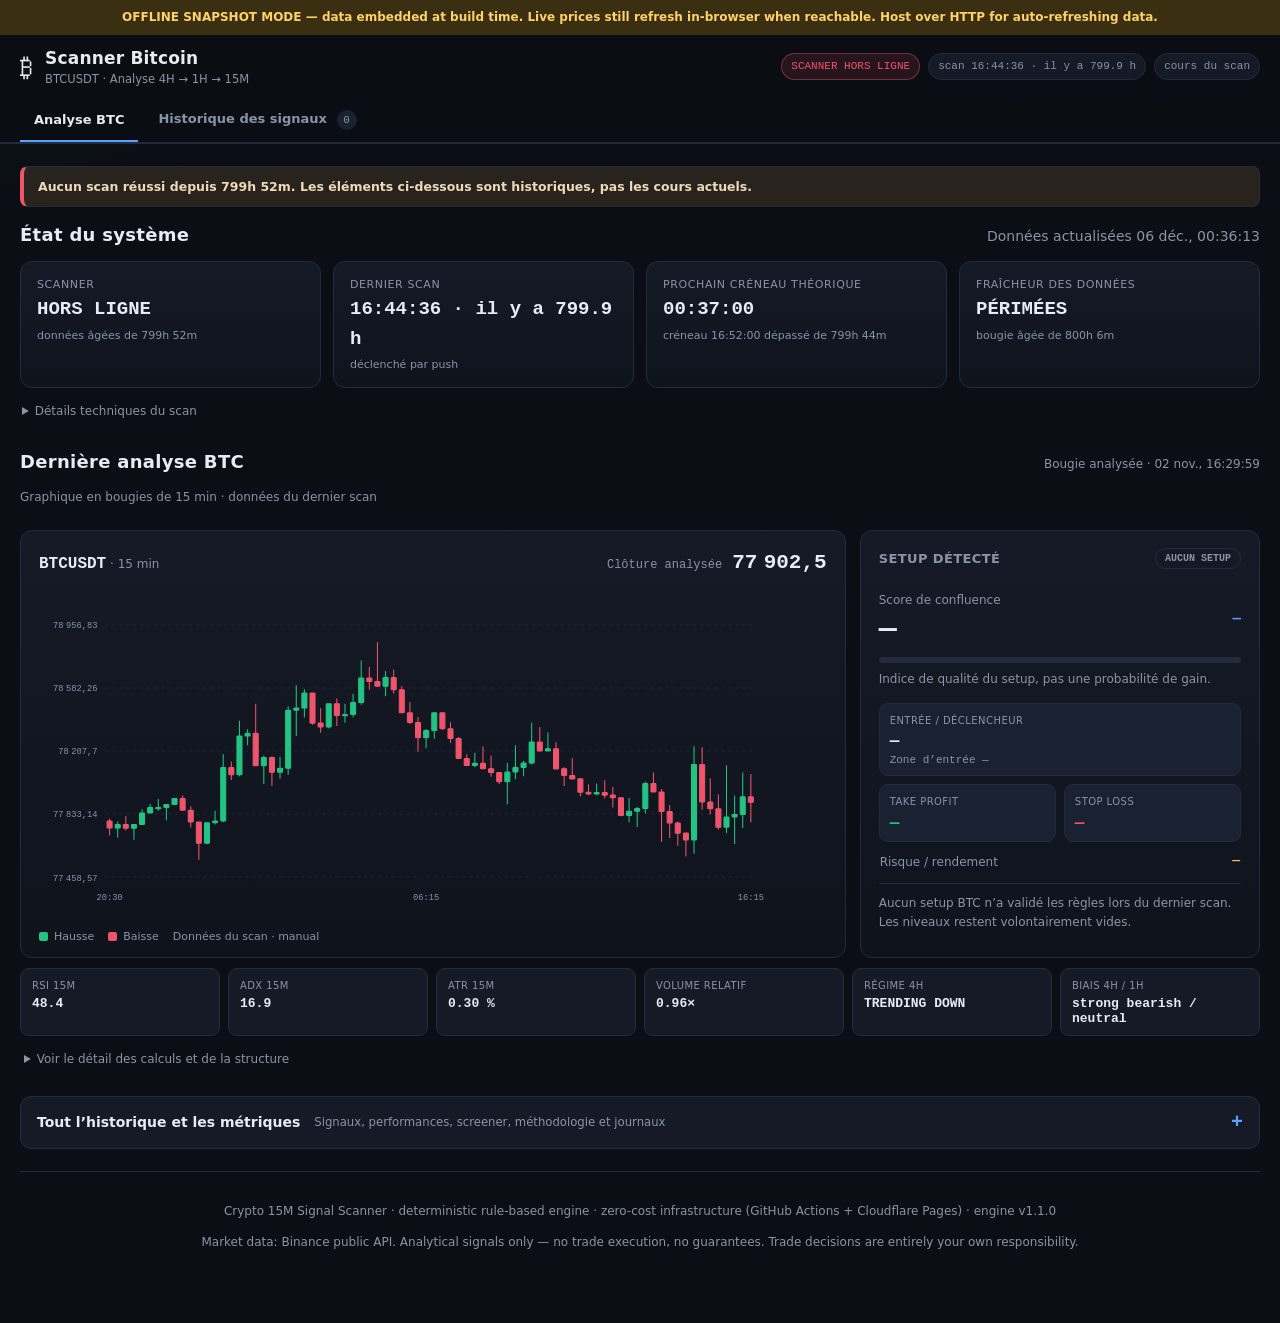
==== commit dcd8207d: "fix: harden security and re-register BTC scan schedule" ====
--- a/frontend/dashboard-offline.html
+++ b/frontend/dashboard-offline.html
@@ -2,6 +2,8 @@
 <html lang="fr">
 <head>
 <meta charset="UTF-8">
+<meta http-equiv="Content-Security-Policy" content="default-src 'none'; script-src 'self' 'sha256-2gs558LBWAxyl/eTRcidy341meaxkp+Uzv/CvJutQes=' 'sha256-HPoOcUc74HVEPgcUVhHkHfVXBYF8ncg/iS+FL7OlJGg='; style-src 'self' 'unsafe-inline'; connect-src 'self' https://fapi.binance.com https://www.binance.com; img-src 'self' data:; font-src 'self'; manifest-src 'self'; base-uri 'none'; form-action 'none'; object-src 'none'; frame-src 'none'; worker-src 'none'">
+<meta name="referrer" content="no-referrer">
 <meta name="viewport" content="width=device-width, initial-scale=1.0">
 <title>Scanner Bitcoin — Analyse BTCUSDT</title>
 <meta name="description" content="Rule-based multi-timeframe crypto signal scanner. Analytical signals only — not financial advice.">
@@ -751,7 +753,7 @@
   </footer>
 </main>
 
-<script>window.__EMBEDDED_DATA__ = {"builtAt":1793634288033,"signals":{"generatedAt":1793634276632,"signals":[]},"status":{"systemOnline":true,"health":"HEALTHY","version":"1.1.0","lastScan":{"scheduledAt":1793633820000,"executedAt":1793634276632,"trigger":"push","jitterSeconds":456.6,"durationMs":11385,"status":"OK","universeSize":1,"universeSource":"manual","market":"manual","symbolsScanned":1,"symbolsValid":1,"dataFailures":0,"failedSymbols":[],"candidates":0,"signalsGenerated":0,"rejects":{"htf_not_aligned":1,"volume_thin":1},"rejectFunnel":[{"stage":"htf_not_aligned","rejected":1},{"stage":"volume_thin","rejected":1}],"apiStats":{"requests":10,"errors":4,"retries":3,"rateLimitHits":0,"lastError":"HTTP 451 geo-restricted host=fapi.binance.com","endpointUsed":"binance-futures-mirror","marketUsed":"futures"},"apiHealth":"FAILED","dataFreshness":{"label":"LIVE","newestCandleCloseMs":1793633399999,"ageSeconds":876.6},"activeSignals":0},"lastSuccessfulScan":1793634276632,"nextExpectedScanAt":1793634720000,"scanScheduleUtcMinutes":[7,22,37,52],"logs":[{"ts":1788059153282,"level":"info","msg":"rejected 1x: relVol 0.89 \u003c min"},{"ts":1788059153282,"level":"info","msg":"rejected 1x: ADX 14.3 \u003c min and not emerging"},{"ts":1788059153282,"level":"info","msg":"rejected 1x: relVol 0.88 \u003c min"},{"ts":1788059153282,"level":"info","msg":"rejected 1x: RSI 31.0 outside [45,74]"},{"ts":1788059153282,"level":"info","msg":"rejected 1x: ADX 13.4 \u003c min and not emerging"},{"ts":1788059153282,"level":"info","msg":"rejected 1x: RSI 36.6 outside [45,74]"},{"ts":1788059153282,"level":"info","msg":"rejected 1x: volatility out of band (0.016%)"},{"ts":1788059153282,"level":"info","msg":"rejected 1x: relVol 0.29 \u003c min"},{"ts":1788059153282,"level":"info","msg":"no qualifying setups this scan -- zero signals generated"},{"ts":1788059713887,"level":"info","msg":"scan start v1.0.0 scheduled=1788059700000 actual=1788059713887 (jitter 13.9s)"},{"ts":1788059724285,"level":"info","msg":"universe: 100 symbols selected from 518 USDT perp candidates (binance-futures-mirror)"},{"ts":1788059733117,"level":"info","msg":"klines collected for 20/100 symbols"},{"ts":1788059741615,"level":"info","msg":"klines collected for 40/100 symbols"},{"ts":1788059751068,"level":"info","msg":"klines collected for 60/100 symbols"},{"ts":1788059759913,"level":"info","msg":"klines collected for 80/100 symbols"},{"ts":1788059768871,"level":"info","msg":"klines collected for 100/100 symbols"},{"ts":1788059769589,"level":"info","msg":"rejected 54x: HTF conflict (4H+1H oppose)"},{"ts":1788059769589,"level":"info","msg":"rejected 20x: HTF not aligned (4H=strong_bullish,1H=neutral)"},{"ts":1788059769589,"level":"info","msg":"rejected 13x: 4H regime RANGING"},{"ts":1788059769589,"level":"info","msg":"rejected 12x: HTF not aligned (4H=strong_bullish,1H=bearish)"},{"ts":1788059769589,"level":"info","msg":"rejected 10x: HTF not aligned (4H=neutral,1H=strong_bearish)"},{"ts":1788059769589,"level":"info","msg":"rejected 6x: HTF not aligned (4H=strong_bullish,1H=strong_bearish)"},{"ts":1788059769589,"level":"info","msg":"rejected 4x: no CHoCH/BOS after sweep"},{"ts":1788059769589,"level":"info","msg":"rejected 4x: HTF not aligned (4H=strong_bearish,1H=bullish)"},{"ts":1788059769589,"level":"info","msg":"rejected 3x: no displacement after structure event"},{"ts":1788059769589,"level":"info","msg":"rejected 2x: relVol 0.79 \u003c min"},{"ts":1788059769589,"level":"info","msg":"rejected 2x: ADX 13.6 \u003c min and not emerging"},{"ts":1788059769589,"level":"info","msg":"rejected 2x: RSI 41.7 outside [45,74]"},{"ts":1788059769589,"level":"info","msg":"rejected 2x: relVol 1.13 \u003c min"},{"ts":1788059769589,"level":"info","msg":"rejected 2x: HTF not aligned (4H=neutral,1H=strong_bullish)"},{"ts":1788059769589,"level":"info","msg":"rejected 2x: relVol 0.44 \u003c min"},{"ts":1788059769589,"level":"info","msg":"rejected 2x: HTF not aligned (4H=neutral,1H=neutral)"},{"ts":1788059769589,"level":"info","msg":"rejected 2x: HTF not aligned (4H=strong_bearish,1H=strong_bullish)"},{"ts":1788059769589,"level":"info","msg":"rejected 1x: relVol 0.55 \u003c min"},{"ts":1788059769589,"level":"info","msg":"rejected 1x: ADX 11.4 \u003c min and not emerging"},{"ts":1788059769589,"level":"info","msg":"rejected 1x: RSI 44.3 outside [45,74]"},{"ts":1788059769589,"level":"info","msg":"rejected 1x: RSI 34.7 outside [45,74]"},{"ts":1788059769589,"level":"info","msg":"rejected 1x: volatility out of band (5.026%)"},{"ts":1788059769589,"level":"info","msg":"rejected 1x: RSI 44.2 outside [45,74]"},{"ts":1788059769589,"level":"info","msg":"rejected 1x: volatility out of band (3.727%)"},{"ts":1788059769589,"level":"info","msg":"rejected 1x: volatility out of band (3.712%)"},{"ts":1788059769589,"level":"info","msg":"rejected 1x: volatility out of band (3.402%)"},{"ts":1788059769589,"level":"info","msg":"rejected 1x: RSI 42.7 outside [45,74]"},{"ts":1788059769589,"level":"info","msg":"rejected 1x: late entry (runup 3.9x ATR)"},{"ts":1788059769589,"level":"info","msg":"rejected 1x: RSI 44.6 outside [45,74]"},{"ts":1788059769589,"level":"info","msg":"rejected 1x: HTF not aligned (4H=strong_bearish,1H=neutral)"},{"ts":1788059769589,"level":"info","msg":"rejected 1x: RSI 66.3 outside [26,55]"},{"ts":1788059769589,"level":"info","msg":"rejected 1x: relVol 0.68 \u003c min"},{"ts":1788059769589,"level":"info","msg":"rejected 1x: RSI 83.2 outside [45,74]"},{"ts":1788059769589,"level":"info","msg":"rejected 1x: volatility out of band (3.059%)"},{"ts":1788059769589,"level":"info","msg":"rejected 1x: relVol 0.60 \u003c min"},{"ts":1788059769589,"level":"info","msg":"rejected 1x: relVol 0.49 \u003c min"},{"ts":1788059769589,"level":"info","msg":"rejected 1x: volatility out of band (3.037%)"},{"ts":1788059769589,"level":"info","msg":"rejected 1x: ADX 13.1 \u003c min and not emerging"},{"ts":1788059769589,"level":"info","msg":"rejected 1x: relVol 0.66 \u003c min"},{"ts":1788059769589,"level":"info","msg":"rejected 1x: ADX 10.3 \u003c min and not emerging"},{"ts":1788059769589,"level":"info","msg":"rejected 1x: relVol 0.70 \u003c min"},{"ts":1788059769589,"level":"info","msg":"rejected 1x: ADX 12.1 \u003c min and not emerging"},{"ts":1788059769589,"level":"info","msg":"rejected 1x: relVol 0.78 \u003c min"},{"ts":1788059769589,"level":"info","msg":"rejected 1x: RSI 75.6 outside [45,74]"},{"ts":1788059769589,"level":"info","msg":"rejected 1x: ADX 11.7 \u003c min and not emerging"},{"ts":1788059769589,"level":"info","msg":"rejected 1x: relVol 0.90 \u003c min"},{"ts":1788059769589,"level":"info","msg":"rejected 1x: relVol 0.76 \u003c min"},{"ts":1788059769589,"level":"info","msg":"rejected 1x: no liquidity sweep in window"},{"ts":1788059769589,"level":"info","msg":"rejected 1x: relVol 0.84 \u003c min"},{"ts":1788059769589,"level":"info","msg":"rejected 1x: RSI 34.1 outside [45,74]"},{"ts":1788059769589,"level":"info","msg":"rejected 1x: RSI 59.6 outside [26,55]"},{"ts":1788059769589,"level":"info","msg":"rejected 1x: RSI 40.4 outside [45,74]"},{"ts":1788059769589,"level":"info","msg":"rejected 1x: volatility out of band (3.291%)"},{"ts":1788059769589,"level":"info","msg":"rejected 1x: relVol 0.85 \u003c min"},{"ts":1788059769589,"level":"info","msg":"rejected 1x: RSI 26.5 outside [45,74]"},{"ts":1788059769589,"level":"info","msg":"rejected 1x: relVol 0.48 \u003c min"},{"ts":1788059769589,"level":"info","msg":"rejected 1x: RSI 77.4 outside [45,74]"},{"ts":1788059769589,"level":"info","msg":"rejected 1x: relVol 0.26 \u003c min"},{"ts":1788059769589,"level":"info","msg":"rejected 1x: relVol 0.94 \u003c min"},{"ts":1788059769589,"level":"info","msg":"rejected 1x: relVol 0.74 \u003c min"},{"ts":1788059769589,"level":"info","msg":"rejected 1x: RSI 43.4 outside [45,74]"},{"ts":1788059769589,"level":"info","msg":"rejected 1x: RSI 38.8 outside [45,74]"},{"ts":1788059769589,"level":"info","msg":"rejected 1x: RSI 29.8 outside [45,74]"},{"ts":1788059769589,"level":"info","msg":"rejected 1x: ADX 11.3 \u003c min and not emerging"},{"ts":1788059769589,"level":"info","msg":"rejected 1x: relVol 0.83 \u003c min"},{"ts":1788059769589,"level":"info","msg":"rejected 1x: relVol 0.80 \u003c min"},{"ts":1788059769589,"level":"info","msg":"rejected 1x: relVol 1.04 \u003c min"},{"ts":1788059769589,"level":"info","msg":"rejected 1x: relVol 0.65 \u003c min"},{"ts":1788059769589,"level":"info","msg":"rejected 1x: relVol 0.54 \u003c min"},{"ts":1788059769589,"level":"info","msg":"rejected 1x: RSI 28.2 outside [45,74]"},{"ts":1788059769589,"level":"info","msg":"rejected 1x: ADX 13.9 \u003c min and not emerging"},{"ts":1788059769589,"level":"info","msg":"rejected 1x: RSI 36.3 outside [45,74]"},{"ts":1788059769589,"level":"info","msg":"rejected 1x: volatility out of band (0.016%)"},{"ts":1788059769589,"level":"info","msg":"rejected 1x: RSI 42.2 outside [45,74]"},{"ts":1788059769589,"level":"info","msg":"rejected 1x: relVol 0.28 \u003c min"},{"ts":1788059769589,"level":"info","msg":"no qualifying setups this scan -- zero signals generated"},{"ts":1788067003292,"level":"info","msg":"scan start v1.1.0 scheduled=1788066900000 actual=1788067003291 (jitter 103.3s)"},{"ts":1788067013042,"level":"info","msg":"universe: 100 symbols selected from 518 USDT perp candidates (binance-futures-mirror)"},{"ts":1788067024128,"level":"info","msg":"klines collected for 20/100 symbols"},{"ts":1788067035074,"level":"info","msg":"klines collected for 40/100 symbols"},{"ts":1788067045621,"level":"info","msg":"klines collected for 60/100 symbols"},{"ts":1788067056771,"level":"info","msg":"klines collected for 80/100 symbols"},{"ts":1788067067688,"level":"info","msg":"klines collected for 100/100 symbols"},{"ts":1788067067929,"level":"info","msg":"derivatives: funding rates for 885 symbols"},{"ts":1788067071205,"level":"info","msg":"rejected 54x: HTF conflict (4H+1H oppose)"},{"ts":1788067071205,"level":"info","msg":"rejected 19x: HTF not aligned (4H=strong_bullish,1H=neutral)"},{"ts":1788067071205,"level":"info","msg":"rejected 14x: HTF not aligned (4H=strong_bullish,1H=bearish)"},{"ts":1788067071205,"level":"info","msg":"rejected 12x: 4H regime RANGING"},{"ts":1788067071205,"level":"info","msg":"rejected 9x: HTF not aligned (4H=neutral,1H=strong_bearish)"},{"ts":1788067071205,"level":"info","msg":"rejected 8x: no CHoCH/BOS after sweep"},{"ts":1788067071205,"level":"info","msg":"rejected 6x: HTF not aligned (4H=strong_bullish,1H=strong_bearish)"},{"ts":1788067071205,"level":"info","msg":"rejected 4x: HTF not aligned (4H=neutral,1H=neutral)"},{"ts":1788067071205,"level":"info","msg":"rejected 3x: relVol 1.05 \u003c min"},{"ts":1788067071205,"level":"info","msg":"rejected 2x: relVol 1.12 \u003c min"},{"ts":1788067071205,"level":"info","msg":"rejected 2x: relVol 0.83 \u003c min"},{"ts":1788067071205,"level":"info","msg":"rejected 2x: HTF not aligned (4H=strong_bearish,1H=bullish)"},{"ts":1788067071205,"level":"info","msg":"rejected 2x: no displacement after structure event"},{"ts":1788067071205,"level":"info","msg":"rejected 2x: relVol 0.77 \u003c min"},{"ts":1788067071205,"level":"info","msg":"rejected 2x: HTF not aligned (4H=neutral,1H=strong_bullish)"},{"ts":1788067071205,"level":"info","msg":"rejected 2x: ADX 13.9 \u003c min and not emerging"},{"ts":1788067071205,"level":"info","msg":"rejected 2x: HTF not aligned (4H=bullish,1H=strong_bearish)"},{"ts":1788067071205,"level":"info","msg":"rejected 2x: RSI 41.4 outside [45,74]"},{"ts":1788067071205,"level":"info","msg":"rejected 2x: HTF not aligned (4H=strong_bearish,1H=strong_bullish)"},{"ts":1788067071205,"level":"info","msg":"rejected 2x: RSI 44.5 outside [45,74]"},{"ts":1788067071205,"level":"info","msg":"rejected 1x: relVol 1.20 \u003c min"},{"ts":1788067071205,"level":"info","msg":"rejected 1x: RSI 42.2 outside [45,74]"},{"ts":1788067071205,"level":"info","msg":"rejected 1x: RSI 42.4 outside [45,74]"},{"ts":1788067071205,"level":"info","msg":"rejected 1x: volatility out of band (3.677%)"},{"ts":1788067071205,"level":"info","msg":"rejected 1x: volatility out of band (3.846%)"},{"ts":1788067071205,"level":"info","msg":"rejected 1x: relVol 0.90 \u003c min"},{"ts":1788067071205,"level":"info","msg":"rejected 1x: volatility out of band (3.895%)"},{"ts":1788067071205,"level":"info","msg":"rejected 1x: RSI 40.9 outside [45,74]"},{"ts":1788067071205,"level":"info","msg":"rejected 1x: volatility out of band (3.378%)"},{"ts":1788067071205,"level":"info","msg":"rejected 1x: RSI 40.2 outside [45,74]"},{"ts":1788067071205,"level":"info","msg":"rejected 1x: ADX 13.7 \u003c min and not emerging"},{"ts":1788067071205,"level":"info","msg":"rejected 1x: RSI 55.7 outside [26,55]"},{"ts":1788067071205,"level":"info","msg":"rejected 1x: volatility out of band (3.512%)"},{"ts":1788067071205,"level":"info","msg":"rejected 1x: relVol 0.73 \u003c min"},{"ts":1788067071205,"level":"info","msg":"rejected 1x: ADX 12.4 \u003c min and not emerging"},{"ts":1788067071205,"level":"info","msg":"rejected 1x: ADX 11.9 \u003c min and not emerging"},{"ts":1788067071205,"level":"info","msg":"rejected 1x: relVol 1.19 \u003c min"},{"ts":1788067071205,"level":"info","msg":"rejected 1x: relVol 0.95 \u003c min"},{"ts":1788067071205,"level":"info","msg":"rejected 1x: RSI 35.9 outside [45,74]"},{"ts":1788067071205,"level":"info","msg":"rejected 1x: volatility out of band (3.562%)"},{"ts":1788067071205,"level":"info","msg":"rejected 1x: RSI 75.1 outside [45,74]"},{"ts":1788067071205,"level":"info","msg":"rejected 1x: volatility out of band (3.225%)"},{"ts":1788067071205,"level":"info","msg":"rejected 1x: relVol 1.03 \u003c min"},{"ts":1788067071205,"level":"info","msg":"rejected 1x: ADX 10.1 \u003c min and not emerging"},{"ts":1788067071205,"level":"info","msg":"rejected 1x: relVol 0.65 \u003c min"},{"ts":1788067071205,"level":"info","msg":"rejected 1x: ADX 9.3 \u003c min and not emerging"},{"ts":1788067071205,"level":"info","msg":"rejected 1x: RSI 38.0 outside [45,74]"},{"ts":1788067071205,"level":"info","msg":"rejected 1x: relVol 0.63 \u003c min"},{"ts":1788067071205,"level":"info","msg":"rejected 1x: volatility out of band (3.805%)"},{"ts":1788067071205,"level":"info","msg":"rejected 1x: RSI 79.3 outside [45,74]"},{"ts":1788067071205,"level":"info","msg":"rejected 1x: relVol 0.93 \u003c min"},{"ts":1788067071205,"level":"info","msg":"rejected 1x: RSI 34.7 outside [45,74]"},{"ts":1788067071205,"level":"info","msg":"rejected 1x: RSI 58.0 outside [26,55]"},{"ts":1788067071205,"level":"info","msg":"rejected 1x: RSI 42.9 outside [45,74]"},{"ts":1788067071205,"level":"info","msg":"rejected 1x: volatility out of band (3.182%)"},{"ts":1788067071205,"level":"info","msg":"rejected 1x: no liquidity sweep in window"},{"ts":1788067071205,"level":"info","msg":"rejected 1x: HTF not aligned (4H=strong_bearish,1H=neutral)"},{"ts":1788067071205,"level":"info","msg":"rejected 1x: relVol 0.37 \u003c min"},{"ts":1788067071205,"level":"info","msg":"rejected 1x: relVol 1.00 \u003c min"},{"ts":1788067071205,"level":"info","msg":"rejected 1x: ADX 10.9 \u003c min and not emerging"},{"ts":1788067071205,"level":"info","msg":"rejected 1x: ADX 13.2 \u003c min and not emerging"},{"ts":1788067071205,"level":"info","msg":"rejected 1x: relVol 0.60 \u003c min"},{"ts":1788067071205,"level":"info","msg":"rejected 1x: relVol 1.09 \u003c min"},{"ts":1788067071205,"level":"info","msg":"rejected 1x: RSI 76.1 outside [45,74]"},{"ts":1788067071205,"level":"info","msg":"rejected 1x: ADX 11.0 \u003c min and not emerging"},{"ts":1788067071205,"level":"info","msg":"rejected 1x: RSI 39.6 outside [45,74]"},{"ts":1788067071205,"level":"info","msg":"rejected 1x: RSI 39.5 outside [45,74]"},{"ts":1788067071205,"level":"info","msg":"rejected 1x: RSI 43.3 outside [45,74]"},{"ts":1788067071205,"level":"info","msg":"rejected 1x: RSI 35.3 outside [45,74]"},{"ts":1788067071205,"level":"info","msg":"no qualifying setups this scan -- zero signals generated"},{"ts":1793623952424,"level":"info","msg":"scan start v1.1.0 scheduled=1793623500000 actual=1793623952412 (jitter 452.4s)"},{"ts":1793623954930,"level":"info","msg":"derivatives: funding rates for 945 symbols"},{"ts":1793623955353,"level":"info","msg":"rejected 1x htf_not_aligned (e.g. HTF not aligned (4H=strong_bearish,1H=neutral))"},{"ts":1793623955353,"level":"info","msg":"rejected 1x no_structure_event (e.g. no CHoCH/BOS after sweep)"},{"ts":1793623955353,"level":"info","msg":"no qualifying setups this scan -- zero signals generated"},{"ts":1793625854733,"level":"info","msg":"scan start v1.1.0 scheduled=1793625300000 actual=1793625854733 (jitter 554.7s)"},{"ts":1793625865496,"level":"info","msg":"derivatives: funding rates for 945 symbols"},{"ts":1793625865876,"level":"info","msg":"rejected 1x htf_not_aligned (e.g. HTF not aligned (4H=strong_bearish,1H=neutral))"},{"ts":1793625865876,"level":"info","msg":"rejected 1x no_displacement (e.g. no displacement after structure event)"},{"ts":1793625865876,"level":"info","msg":"no qualifying setups this scan -- zero signals generated"},{"ts":1793627602920,"level":"info","msg":"scan start v1.1.0 scheduled=1793627100000 actual=1793627602920 (jitter 502.9s)"},{"ts":1793627613565,"level":"info","msg":"derivatives: funding rates for 945 symbols"},{"ts":1793627613740,"level":"info","msg":"rejected 1x htf_not_aligned (e.g. HTF not aligned (4H=strong_bearish,1H=neutral))"},{"ts":1793627613740,"level":"info","msg":"rejected 1x momentum_rsi_out_of_band (e.g. RSI 56.2 outside [26,55])"},{"ts":1793627613740,"level":"info","msg":"no qualifying setups this scan -- zero signals generated"},{"ts":1793630253031,"level":"info","msg":"scan start v1.1.0 scheduled=1793629800000 actual=1793630253030 (jitter 453.0s)"},{"ts":1793630263342,"level":"info","msg":"derivatives: funding rates for 945 symbols"},{"ts":1793630263725,"level":"info","msg":"rejected 1x htf_not_aligned (e.g. HTF not aligned (4H=strong_bearish,1H=neutral))"},{"ts":1793630263725,"level":"info","msg":"rejected 1x volume_thin (e.g. relVol 0.96 \u003c 1.2)"},{"ts":1793630263725,"level":"info","msg":"no qualifying setups this scan -- zero signals generated"},{"ts":1793631109204,"level":"info","msg":"scan start v1.1.0 scheduled=1793630700000 actual=1793631109204 (jitter 409.2s)"},{"ts":1793631120105,"level":"info","msg":"derivatives: funding rates for 945 symbols"},{"ts":1793631120302,"level":"info","msg":"rejected 1x htf_not_aligned (e.g. HTF not aligned (4H=strong_bearish,1H=neutral))"},{"ts":1793631120302,"level":"info","msg":"rejected 1x no_structure_event (e.g. no CHoCH/BOS after sweep)"},{"ts":1793631120302,"level":"info","msg":"no qualifying setups this scan -- zero signals generated"},{"ts":1793634276632,"level":"info","msg":"scan start v1.1.0 scheduled=1793633820000 actual=1793634276632 (jitter 456.6s)"},{"ts":1793634287769,"level":"info","msg":"derivatives: funding rates for 945 symbols"},{"ts":1793634288017,"level":"info","msg":"rejected 1x htf_not_aligned (e.g. HTF not aligned (4H=strong_bearish,1H=neutral))"},{"ts":1793634288017,"level":"info","msg":"rejected 1x volume_thin (e.g. relVol 0.96 \u003c 1.2)"},{"ts":1793634288017,"level":"info","msg":"no qualifying setups this scan -- zero signals generated"}]},"snapshots":[{"ts":1788059098973,"universeSize":100,"source":"binance-futures-mirror","breadth":{"TRENDING_UP":63,"TRENDING_DOWN":11,"RANGING":16,"MIXED":10},"activeSignals":0,"signalsGenerated":0,"avgScore":null,"topVolume":[{"symbol":"BTCUSDT","quoteVolume":3667680887.19,"rank":1},{"symbol":"ETHUSDT","quoteVolume":2621999606.82,"rank":2},{"symbol":"SOLUSDT","quoteVolume":1210732771.17,"rank":3},{"symbol":"ZECUSDT","quoteVolume":887400547.25,"rank":4},{"symbol":"TRUMPUSDT","quoteVolume":774000443.15,"rank":5},{"symbol":"BTRUSDT","quoteVolume":483894692.46,"rank":6},{"symbol":"XRPUSDT","quoteVolume":481147132.99,"rank":7},{"symbol":"HYPEUSDT","quoteVolume":459456376.95,"rank":8},{"symbol":"PROMUSDT","quoteVolume":404908238.22,"rank":9},{"symbol":"4USDT","quoteVolume":268346479.11,"rank":10}]},{"ts":1788059713887,"universeSize":100,"source":"binance-futures-mirror","breadth":{"TRENDING_UP":63,"TRENDING_DOWN":11,"RANGING":16,"MIXED":10},"activeSignals":0,"signalsGenerated":0,"avgScore":null,"topVolume":[{"symbol":"BTCUSDT","quoteVolume":3668771042.78,"rank":1},{"symbol":"ETHUSDT","quoteVolume":2623764866.49,"rank":2},{"symbol":"SOLUSDT","quoteVolume":1206777477.53,"rank":3},{"symbol":"ZECUSDT","quoteVolume":886471229.31,"rank":4},{"symbol":"TRUMPUSDT","quoteVolume":772561085.45,"rank":5},{"symbol":"BTRUSDT","quoteVolume":486961852.18,"rank":6},{"symbol":"XRPUSDT","quoteVolume":480867418.51,"rank":7},{"symbol":"HYPEUSDT","quoteVolume":458458867.75,"rank":8},{"symbol":"PROMUSDT","quoteVolume":413999113.92,"rank":9},{"symbol":"4USDT","quoteVolume":270192175.24,"rank":10}]},{"ts":1788067003291,"universeSize":100,"source":"binance-futures-mirror","breadth":{"TRENDING_UP":65,"TRENDING_DOWN":11,"RANGING":15,"MIXED":9},"activeSignals":0,"signalsGenerated":0,"avgScore":null,"topVolume":[{"symbol":"BTCUSDT","quoteVolume":3660241456.52,"rank":1},{"symbol":"ETHUSDT","quoteVolume":2635302760.36,"rank":2},{"symbol":"SOLUSDT","quoteVolume":1174417395.88,"rank":3},{"symbol":"ZECUSDT","quoteVolume":886195291.87,"rank":4},{"symbol":"TRUMPUSDT","quoteVolume":622291845.44,"rank":5},{"symbol":"XRPUSDT","quoteVolume":474710648.51,"rank":6},{"symbol":"PROMUSDT","quoteVolume":474392467.72,"rank":7},{"symbol":"BTRUSDT","quoteVolume":472682656.07,"rank":8},{"symbol":"HYPEUSDT","quoteVolume":418579463.41,"rank":9},{"symbol":"4USDT","quoteVolume":307769375.86,"rank":10}]},{"ts":1793623952412,"universeSize":1,"source":"manual","breadth":{"TRENDING_UP":0,"TRENDING_DOWN":1,"RANGING":0,"MIXED":0},"activeSignals":0,"signalsGenerated":0,"avgScore":null,"topVolume":[{"symbol":"BTCUSDT","quoteVolume":0,"rank":1}]},{"ts":1793625854733,"universeSize":1,"source":"manual","breadth":{"TRENDING_UP":0,"TRENDING_DOWN":1,"RANGING":0,"MIXED":0},"activeSignals":0,"signalsGenerated":0,"avgScore":null,"topVolume":[{"symbol":"BTCUSDT","quoteVolume":0,"rank":1}]},{"ts":1793627602920,"universeSize":1,"source":"manual","breadth":{"TRENDING_UP":0,"TRENDING_DOWN":1,"RANGING":0,"MIXED":0},"activeSignals":0,"signalsGenerated":0,"avgScore":null,"topVolume":[{"symbol":"BTCUSDT","quoteVolume":0,"rank":1}]},{"ts":1793630253030,"universeSize":1,"source":"manual","breadth":{"TRENDING_UP":0,"TRENDING_DOWN":1,"RANGING":0,"MIXED":0},"activeSignals":0,"signalsGenerated":0,"avgScore":null,"topVolume":[{"symbol":"BTCUSDT","quoteVolume":0,"rank":1}]},{"ts":1793631109204,"universeSize":1,"source":"manual","breadth":{"TRENDING_UP":0,"TRENDING_DOWN":1,"RANGING":0,"MIXED":0},"activeSignals":0,"signalsGenerated":0,"avgScore":null,"topVolume":[{"symbol":"BTCUSDT","quoteVolume":0,"rank":1}]},{"ts":1793634276632,"universeSize":1,"source":"manual","breadth":{"TRENDING_UP":0,"TRENDING_DOWN":1,"RANGING":0,"MIXED":0},"activeSignals":0,"signalsGenerated":0,"avgScore":null,"topVolume":[{"symbol":"BTCUSDT","quoteVolume":0,"rank":1}]}],"screener":{"generatedAt":1793634276632,"universeSource":"manual","rows":[{"symbol":"BTCUSDT","rank":1,"price":77902.5,"bias1d":"strong_bullish","bias4h":"strong_bearish","bias1h":"neutral","regime":"TRENDING_DOWN","rsi":48.4,"adx":16.9,"atrPercent":0.296,"relVolume":0.96,"fundingRatePct":0.00975,"openInterest":97170.468}]},"performance":{"total":0,"waiting":0,"triggered":0,"wins":0,"losses":0,"expired":0,"ambiguous":0,"cancelled":0,"winRate":null,"resolvedTrades":0,"avgRr":null,"avgWinR":null,"profitFactor":null,"avgScore":null,"avgTimeToTpMs":null,"avgTimeToSlMs":null,"expectancyR":null,"sharpeR":null,"slippage":{"avgPct":null,"maxPct":null,"fills":0},"costsModelled":false,"avgCostR":null,"totalCostR":null,"netWins":null,"netLosses":null,"winRateNet":null,"expectancyNetR":null,"profitFactorNet":null,"maxWinningStreak":0,"maxLosingStreak":0,"maxDrawdownR":null,"monteCarlo":null,"scoreCalibration":{"A+":{"signals":0,"resolved":0,"wins":0,"losses":0,"winRate":null,"wilson95":{"lower":null,"upper":null}},"A":{"signals":0,"resolved":0,"wins":0,"losses":0,"winRate":null,"wilson95":{"lower":null,"upper":null}},"B+":{"signals":0,"resolved":0,"wins":0,"losses":0,"winRate":null,"wilson95":{"lower":null,"upper":null}}},"byDirection":{},"byQuality":{},"byRegime":{},"bySymbol":{},"byScoreRange":{},"window":{"since":null,"until":null,"signalsInWindow":0},"generatedAt":1793634276632,"disclaimer":"Win rate = wins / (wins + losses); waiting/expired/ambiguous/cancelled signals are excluded from the denominator. Gross figures (winRate, expectancyR, profitFactor, sharpeR, monteCarlo) EXCLUDE fees and funding; the *Net figures include them and are the ones to read. The confluence score is a quality ranking, not a probability. Past performance does not guarantee future results."},"chart":{"symbol":"BTCUSDT","timeframe":"15m","source":"manual","generatedAt":1793634276632,"lastClosedAt":1793633399999,"price":77902.5,"context":{"regime":"TRENDING_DOWN","bias1d":"strong_bullish","bias4h":"strong_bearish","bias1h":"neutral","fundingRatePct":0.00975,"openInterest":97170.468},"indicators":{"4h":{"ema20":78176.26510994758,"ema50":79105.73519361454,"ema200":81621.83497881785,"rsi":43.912219654301275,"adx":22.336730998824816,"plusDi":18.14685336357011,"minusDi":22.03349881061273,"atr":732.4992854200024,"atrPercent":0.9407189609572385,"relativeVolume":0.5612226343433798,"vwap":79285.07194433967},"1h":{"ema20":78016.31000221324,"ema50":77991.86430359737,"ema200":79117.5919400051,"rsi":44.531021724787784,"adx":14.219786036361626,"plusDi":17.284831289144098,"minusDi":17.94069718663111,"atr":325.6747814893678,"atrPercent":0.4184394628981942,"relativeVolume":2.3045686322789374,"vwap":77985.32903909357},"15m":{"ema20":77905.07489444503,"ema50":78004.19884377405,"ema200":78017.88806631719,"rsi":48.44978497050355,"adx":16.91758389454659,"plusDi":23.283410288337855,"minusDi":15.614858965346581,"atr":230.5372993366098,"atrPercent":0.2959305533668493,"relativeVolume":0.9578383752488471,"vwap":78057.49661887296}},"structure":{"4h":{"events":["StructureEvent(index=127, type='CHoCH_up', level=83137.2, swingIndex=122, trendAfter='up')","StructureEvent(index=133, type='CHoCH_down', level=82751.1, swingIndex=125, trendAfter='down')","StructureEvent(index=145, type='BOS_down', level=82912.8, swingIndex=140, trendAfter='down')","StructureEvent(index=157, type='BOS_down', level=81637.7, swingIndex=154, trendAfter='down')","StructureEvent(index=172, type='CHoCH_up', level=82268.7, swingIndex=168, trendAfter='up')","StructureEvent(index=186, type='BOS_up', level=83420.0, swingIndex=181, trendAfter='up')","StructureEvent(index=205, type='CHoCH_down', level=80461.6, swingIndex=201, trendAfter='down')","StructureEvent(index=214, type='BOS_down', level=80059.0, swingIndex=210, trendAfter='down')","StructureEvent(index=225, type='CHoCH_up', level=80819.4, swingIndex=217, trendAfter='up')","StructureEvent(index=228, type='BOS_up', level=81270.6, swingIndex=225, trendAfter='up')","StructureEvent(index=237, type='CHoCH_down', level=79666.9, swingIndex=232, trendAfter='down')","StructureEvent(index=255, type='CHoCH_up', level=78231.3, swingIndex=252, trendAfter='up')"],"sweeps":["Sweep(index=201, direction='bullish', level=80888.9, swingIndex=194, wick=427.3)","Sweep(index=204, direction='bullish', level=80461.6, swingIndex=201, wick=57.0)","Sweep(index=205, direction='bullish', level=79732.3, swingIndex=151, wick=553.7)","Sweep(index=213, direction='bullish', level=80059.0, swingIndex=210, wick=249.8)","Sweep(index=225, direction='bearish', level=80999.9, swingIndex=208, wick=270.7)","Sweep(index=225, direction='bearish', level=80920.0, swingIndex=212, wick=350.6)","Sweep(index=229, direction='bearish', level=80819.4, swingIndex=217, wick=484.0)","Sweep(index=229, direction='bearish', level=81270.6, swingIndex=225, wick=32.8)","Sweep(index=235, direction='bearish', level=81800.0, swingIndex=228, wick=98.7)","Sweep(index=235, direction='bearish', level=81759.0, swingIndex=231, wick=139.7)","Sweep(index=242, direction='bullish', level=76444.0, swingIndex=238, wick=174.0)","Sweep(index=257, direction='bearish', level=78231.3, swingIndex=252, wick=460.9)"],"displacements":["Displacement(index=87, direction='bullish', body=1095.300000000003, atr=676.3450441907454, strength=1.6194)","Displacement(index=100, direction='bearish', body=1402.7000000000116, atr=829.1446120748515, strength=1.6917)","Displacement(index=109, direction='bearish', body=1473.699999999997, atr=886.3213298012253, strength=1.6627)","Displacement(index=136, direction='bullish', body=1486.3999999999942, atr=839.5526301287521, strength=1.7705)","Displacement(index=145, direction='bearish', body=1824.0999999999913, atr=931.0312580535129, strength=1.9592)","Displacement(index=171, direction='bullish', body=1237.1000000000058, atr=810.4672776442841, strength=1.5264)","Displacement(index=232, direction='bearish', body=1494.7999999999884, atr=818.0116443633245, strength=1.8274)","Displacement(index=235, direction='bullish', body=1613.9000000000087, atr=881.3032006801111, strength=1.8313)","Displacement(index=237, direction='bearish', body=2847.2999999999884, atr=1063.4655148721374, strength=2.6774)"],"equalHighs":[{"kind":"high","priceA":86683.9,"priceB":86664.9,"indexA":91,"indexB":97,"level":86674.4,"confirmIndex":99},{"kind":"high","priceA":84134.2,"priceB":84117.6,"indexA":138,"indexB":144,"level":84125.9,"confirmIndex":146},{"kind":"high","priceA":82008.7,"priceB":82035.3,"indexA":196,"indexB":199,"level":82022.0,"confirmIndex":201},{"kind":"high","priceA":81800.0,"priceB":81759.0,"indexA":228,"indexB":231,"level":81779.5,"confirmIndex":233}],"equalLows":[{"kind":"low","priceA":82851.5,"priceB":82901.3,"indexA":56,"indexB":59,"level":82876.4,"confirmIndex":61},{"kind":"low","priceA":80780.0,"priceB":80751.0,"indexA":158,"indexB":165,"level":80765.5,"confirmIndex":167},{"kind":"low","priceA":79429.0,"priceB":79468.3,"indexA":217,"indexB":222,"level":79448.65,"confirmIndex":224}],"fvgs":["FVG(index=172, direction='bullish', bottom=81244.1, top=81978.2, size=734.0999999999913, midpoint=81611.15, mitigatedIndex=175, invalidatedIndex=178)","FVG(index=173, direction='bullish', bottom=82200.0, top=82450.0, size=250.0, midpoint=82325.0, mitigatedIndex=174, invalidatedIndex=174)","FVG(index=182, direction='bullish', bottom=81626.4, top=82308.0, size=681.6000000000058, midpoint=81967.2, mitigatedIndex=191, invalidatedIndex=192)","FVG(index=188, direction='bullish', bottom=83686.2, top=84135.9, size=449.6999999999971, midpoint=83911.04999999999, mitigatedIndex=189, invalidatedIndex=190)","FVG(index=191, direction='bearish', bottom=82955.0, top=84019.2, size=1064.199999999997, midpoint=83487.1, mitigatedIndex=None, invalidatedIndex=None)","FVG(index=192, direction='bearish', bottom=82227.6, top=82624.1, size=396.5, midpoint=82425.85, mitigatedIndex=None, invalidatedIndex=None)","FVG(index=208, direction='bullish', bottom=80620.1, top=80739.2, size=119.09999999999127, midpoint=80679.65, mitigatedIndex=209, invalidatedIndex=209)","FVG(index=214, direction='bearish', bottom=80356.6, top=80487.5, size=130.89999999999418, midpoint=80422.05, mitigatedIndex=216, invalidatedIndex=216)","FVG(index=224, direction='bullish', bottom=80132.2, top=80413.3, size=281.1000000000058, midpoint=80272.75, mitigatedIndex=229, invalidatedIndex=232)","FVG(index=233, direction='bearish', bottom=80497.7, top=80945.0, size=447.3000000000029, midpoint=80721.35, mitigatedIndex=235, invalidatedIndex=235)","FVG(index=236, direction='bullish', bottom=80345.0, top=80549.9, size=204.89999999999418, midpoint=80447.45, mitigatedIndex=237, invalidatedIndex=237)","FVG(index=238, direction='bearish', bottom=78242.4, top=80549.9, size=2307.5, midpoint=79396.15, mitigatedIndex=239, invalidatedIndex=None)"],"orderBlocks":["OrderBlock(index=235, direction='bearish', bottom=79878.5, top=81898.7, displacementIndex=237, bosIndex=237, mitigatedIndex=None, invalidatedIndex=None)","OrderBlock(index=170, direction='bullish', bottom=80752.9, top=81244.1, displacementIndex=171, bosIndex=172, mitigatedIndex=178, invalidatedIndex=203)","OrderBlock(index=142, direction='bearish', bottom=83125.7, top=83942.1, displacementIndex=145, bosIndex=145, mitigatedIndex=173, invalidatedIndex=187)","OrderBlock(index=96, direction='bearish', bottom=85500.1, top=86349.3, displacementIndex=100, bosIndex=100, mitigatedIndex=None, invalidatedIndex=None)"]},"1h":{"events":["StructureEvent(index=155, type='BOS_up', level=80483.4, swingIndex=152, trendAfter='up')","StructureEvent(index=161, type='BOS_up', level=80807.2, swingIndex=157, trendAfter='up')","StructureEvent(index=172, type='BOS_up', level=81199.9, swingIndex=167, trendAfter='up')","StructureEvent(index=176, type='CHoCH_down', level=80822.6, swingIndex=170, trendAfter='down')","StructureEvent(index=189, type='BOS_down', level=80355.4, swingIndex=180, trendAfter='down')","StructureEvent(index=202, type='CHoCH_up', level=80345.0, swingIndex=198, trendAfter='up')","StructureEvent(index=208, type='CHoCH_down', level=79878.5, swingIndex=201, trendAfter='down')","StructureEvent(index=211, type='BOS_down', level=78210.3, swingIndex=208, trendAfter='down')","StructureEvent(index=263, type='CHoCH_up', level=77722.6, swingIndex=258, trendAfter='up')","StructureEvent(index=265, type='BOS_up', level=77868.0, swingIndex=262, trendAfter='up')","StructureEvent(index=283, type='BOS_up', level=78134.0, swingIndex=277, trendAfter='up')","StructureEvent(index=295, type='CHoCH_down', level=77891.4, swingIndex=291, trendAfter='down')"],"sweeps":["Sweep(index=230, direction='bullish', level=76600.0, swingIndex=225, wick=330.0)","Sweep(index=247, direction='bearish', level=77615.1, swingIndex=237, wick=49.8)","Sweep(index=253, direction='bearish', level=77723.3, swingIndex=248, wick=30.0)","Sweep(index=261, direction='bearish', level=77722.6, swingIndex=258, wick=11.9)","Sweep(index=262, direction='bearish', level=77753.3, swingIndex=253, wick=114.7)","Sweep(index=270, direction='bearish', level=78081.3, swingIndex=227, wick=43.1)","Sweep(index=272, direction='bearish', level=77868.0, swingIndex=262, wick=119.1)","Sweep(index=279, direction='bullish', level=77715.1, swingIndex=272, wick=137.5)","Sweep(index=282, direction='bullish', level=77577.6, swingIndex=279, wick=15.7)","Sweep(index=284, direction='bearish', level=78231.3, swingIndex=269, wick=257.5)","Sweep(index=287, direction='bearish', level=78776.5, swingIndex=218, wick=77.0)","Sweep(index=297, direction='bullish', level=77891.4, swingIndex=291, wick=311.4)"],"displacements":["Displacement(index=21, direction='bearish', body=801.6999999999971, atr=453.8228314478078, strength=1.7665)","Displacement(index=129, direction='bearish', body=628.2000000000116, atr=411.2949176503613, strength=1.5274)","Displacement(index=130, direction='bullish', body=713.5, atr=442.9452806753351, strength=1.6108)","Displacement(index=176, direction='bearish', body=590.0, atr=333.13093574224865, strength=1.7711)","Displacement(index=189, direction='bearish', body=1091.6000000000058, atr=441.1623310247628, strength=2.4744)","Displacement(index=202, direction='bullish', body=880.1999999999971, atr=440.1421019640611, strength=1.9998)","Displacement(index=208, direction='bearish', body=1990.2999999999884, atr=616.6544596823827, strength=3.2276)","Displacement(index=283, direction='bullish', body=521.6999999999971, atr=245.848027235842, strength=2.122)"],"equalHighs":[{"kind":"high","priceA":80548.8,"priceB":80540.2,"indexA":125,"indexB":128,"level":80544.5,"confirmIndex":130},{"kind":"high","priceA":81800.0,"priceB":81759.0,"indexA":172,"indexB":184,"level":81779.5,"confirmIndex":186},{"kind":"high","priceA":77723.3,"priceB":77753.3,"indexA":248,"indexB":253,"level":77738.3,"confirmIndex":255},{"kind":"high","priceA":78144.4,"priceB":78134.0,"indexA":274,"indexB":277,"level":78139.2,"confirmIndex":279}],"equalLows":[{"kind":"low","priceA":80387.9,"priceB":80355.4,"indexA":177,"indexB":180,"level":80371.65,"confirmIndex":182},{"kind":"low","priceA":77577.6,"priceB":77561.9,"indexA":279,"indexB":282,"level":77569.75,"confirmIndex":284}],"fvgs":["FVG(index=206, direction='bearish', bottom=80912.1, top=81137.6, size=225.5, midpoint=81024.85, mitigatedIndex=207, invalidatedIndex=None)","FVG(index=209, direction='bearish', bottom=79765.3, top=80735.0, size=969.6999999999971, midpoint=80250.15, mitigatedIndex=None, invalidatedIndex=None)","FVG(index=212, direction='bearish', bottom=78242.4, top=78600.1, size=357.70000000001164, midpoint=78421.25, mitigatedIndex=216, invalidatedIndex=217)","FVG(index=213, direction='bearish', bottom=77342.8, top=77868.4, size=525.5999999999913, midpoint=77605.6, mitigatedIndex=214, invalidatedIndex=215)","FVG(index=216, direction='bullish', bottom=77535.2, top=77889.9, size=354.6999999999971, midpoint=77712.54999999999, mitigatedIndex=220, invalidatedIndex=221)","FVG(index=220, direction='bearish', bottom=78200.0, top=78377.9, size=177.89999999999418, midpoint=78288.95, mitigatedIndex=268, invalidatedIndex=283)","FVG(index=222, direction='bearish', bottom=77800.0, top=77868.0, size=68.0, midpoint=77834.0, mitigatedIndex=223, invalidatedIndex=227)","FVG(index=236, direction='bullish', bottom=76973.8, top=77220.3, size=246.5, midpoint=77097.05, mitigatedIndex=239, invalidatedIndex=None)","FVG(index=261, direction='bullish', bottom=77545.0, top=77610.0, size=65.0, midpoint=77577.5, mitigatedIndex=262, invalidatedIndex=None)","FVG(index=266, direction='bullish', bottom=77813.0, top=77845.4, size=32.39999999999418, midpoint=77829.2, mitigatedIndex=267, invalidatedIndex=267)","FVG(index=279, direction='bearish', bottom=77869.6, top=77928.0, size=58.39999999999418, midpoint=77898.8, mitigatedIndex=280, invalidatedIndex=281)","FVG(index=284, direction='bullish', bottom=77878.8, top=78000.0, size=121.19999999999709, midpoint=77939.4, mitigatedIndex=291, invalidatedIndex=295)"],"orderBlocks":["OrderBlock(index=282, direction='bullish', bottom=77561.9, top=77878.8, displacementIndex=283, bosIndex=283, mitigatedIndex=295, invalidatedIndex=None)","OrderBlock(index=203, direction='bearish', bottom=81155.4, top=81898.7, displacementIndex=208, bosIndex=208, mitigatedIndex=None, invalidatedIndex=None)","OrderBlock(index=200, direction='bullish', bottom=79982.9, top=80236.2, displacementIndex=202, bosIndex=202, mitigatedIndex=208, invalidatedIndex=208)","OrderBlock(index=187, direction='bearish', bottom=81114.7, top=81333.0, displacementIndex=189, bosIndex=189, mitigatedIndex=202, invalidatedIndex=203)","OrderBlock(index=173, direction='bearish', bottom=81311.5, top=81527.7, displacementIndex=176, bosIndex=176, mitigatedIndex=183, invalidatedIndex=183)"]},"15m":{"events":["StructureEvent(index=408, type='BOS_up', level=78098.2, swingIndex=403, trendAfter='up')","StructureEvent(index=413, type='CHoCH_down', level=77929.3, swingIndex=405, trendAfter='down')","StructureEvent(index=429, type='BOS_down', level=77795.6, swingIndex=426, trendAfter='down')","StructureEvent(index=433, type='CHoCH_up', level=77943.0, swingIndex=428, trendAfter='up')","StructureEvent(index=443, type='BOS_up', level=78488.8, swingIndex=437, trendAfter='up')","StructureEvent(index=450, type='BOS_up', level=78598.0, swingIndex=442, trendAfter='up')","StructureEvent(index=457, type='CHoCH_down', level=78316.7, swingIndex=445, trendAfter='down')","StructureEvent(index=462, type='BOS_down', level=78203.3, swingIndex=457, trendAfter='down')","StructureEvent(index=471, type='CHoCH_up', level=78234.8, swingIndex=465, trendAfter='up')","StructureEvent(index=481, type='CHoCH_down', level=77938.6, swingIndex=477, trendAfter='down')","StructureEvent(index=489, type='BOS_down', level=77756.3, swingIndex=484, trendAfter='down')","StructureEvent(index=491, type='CHoCH_up', level=78080.0, swingIndex=486, trendAfter='up')"],"sweeps":["Sweep(index=442, direction='bearish', level=78488.8, swingIndex=437, wick=109.2)","Sweep(index=452, direction='bearish', level=78776.5, swingIndex=175, wick=77.0)","Sweep(index=458, direction='bullish', level=78316.7, swingIndex=445, wick=92.7)","Sweep(index=468, direction='bullish', level=78000.0, swingIndex=439, wick=108.6)","Sweep(index=469, direction='bearish', level=78234.8, swingIndex=465, wick=7.3)","Sweep(index=471, direction='bullish', level=78203.3, swingIndex=457, wick=76.3)","Sweep(index=480, direction='bullish', level=77938.6, swingIndex=477, wick=12.1)","Sweep(index=481, direction='bearish', level=77943.0, swingIndex=428, wick=51.0)","Sweep(index=481, direction='bullish', level=77891.4, swingIndex=468, wick=19.9)","Sweep(index=486, direction='bearish', level=78033.9, swingIndex=480, wick=46.1)","Sweep(index=487, direction='bullish', level=77756.3, swingIndex=484, wick=88.7)","Sweep(index=492, direction='bearish', level=78080.0, swingIndex=486, wick=150.0)"],"displacements":["Displacement(index=150, direction='bearish', body=900.7999999999884, atr=486.6642445837817, strength=1.851)","Displacement(index=209, direction='bullish', body=506.3999999999942, atr=335.25316782783176, strength=1.5105)","Displacement(index=291, direction='bullish', body=152.0, atr=97.81019452905424, strength=1.554)","Displacement(index=332, direction='bullish', body=133.20000000001164, atr=74.0660132592774, strength=1.7984)","Displacement(index=336, direction='bearish', body=116.39999999999418, atr=76.77263652379848, strength=1.5162)","Displacement(index=375, direction='bullish', body=174.0, atr=96.38246973009964, strength=1.8053)","Displacement(index=378, direction='bearish', body=172.79999999998836, atr=107.66621209804181, strength=1.605)","Displacement(index=417, direction='bearish', body=164.6999999999971, atr=97.81521720493151, strength=1.6838)","Displacement(index=433, direction='bullish', body=317.8999999999942, atr=123.52918898932317, strength=2.5735)","Displacement(index=435, direction='bullish', body=230.29999999998836, atr=137.49149458773314, strength=1.675)","Displacement(index=441, direction='bullish', body=345.3000000000029, atr=170.78206125842513, strength=2.0219)","Displacement(index=491, direction='bullish', body=448.1999999999971, atr=182.7341449674217, strength=2.4527)"],"equalHighs":[{"kind":"high","priceA":80731.9,"priceB":80726.8,"indexA":18,"indexB":24,"level":80729.35,"confirmIndex":26},{"kind":"high","priceA":81417.9,"priceB":81397.4,"indexA":42,"indexB":47,"level":81407.65,"confirmIndex":49},{"kind":"high","priceA":81333.0,"priceB":81344.0,"indexA":50,"indexB":53,"level":81338.5,"confirmIndex":55},{"kind":"high","priceA":80241.8,"priceB":80236.2,"indexA":100,"indexB":103,"level":80239.0,"confirmIndex":105},{"kind":"high","priceA":80912.1,"priceB":80916.8,"indexA":126,"indexB":131,"level":80914.45,"confirmIndex":133}],"equalLows":[{"kind":"low","priceA":81105.4,"priceB":81100.5,"indexA":43,"indexB":46,"level":81102.95,"confirmIndex":48},{"kind":"low","priceA":81100.5,"priceB":81114.7,"indexA":46,"indexB":49,"level":81107.6,"confirmIndex":51},{"kind":"low","priceA":77366.4,"priceB":77369.0,"indexA":285,"indexB":288,"level":77367.7,"confirmIndex":290},{"kind":"low","priceA":77512.0,"priceB":77510.5,"indexA":313,"indexB":324,"level":77511.25,"confirmIndex":326}],"fvgs":["FVG(index=456, direction='bearish', bottom=78496.8, top=78550.0, size=53.19999999999709, midpoint=78523.4, mitigatedIndex=None, invalidatedIndex=None)","FVG(index=457, direction='bearish', bottom=78409.7, top=78435.2, size=25.5, midpoint=78422.45, mitigatedIndex=459, invalidatedIndex=459)","FVG(index=458, direction='bearish', bottom=78338.9, top=78368.0, size=29.10000000000582, midpoint=78353.45, mitigatedIndex=459, invalidatedIndex=459)","FVG(index=462, direction='bearish', bottom=78288.9, top=78333.5, size=44.60000000000582, midpoint=78311.2, mitigatedIndex=471, invalidatedIndex=471)","FVG(index=463, direction='bearish', bottom=78188.9, top=78256.0, size=67.10000000000582, midpoint=78222.45, mitigatedIndex=464, invalidatedIndex=471)","FVG(index=467, direction='bearish', bottom=78082.0, top=78102.0, size=20.0, midpoint=78092.0, mitigatedIndex=468, invalidatedIndex=468)","FVG(index=472, direction='bullish', bottom=78148.6, top=78205.5, size=56.89999999999418, midpoint=78177.05, mitigatedIndex=474, invalidatedIndex=474)","FVG(index=475, direction='bearish', bottom=78111.8, top=78207.5, size=95.69999999999709, midpoint=78159.65, mitigatedIndex=476, invalidatedIndex=491)","FVG(index=478, direction='bearish', bottom=78009.6, top=78041.9, size=32.29999999998836, midpoint=78025.75, mitigatedIndex=479, invalidatedIndex=486)","FVG(index=486, direction='bullish', bottom=77876.8, top=77964.2, size=87.39999999999418, midpoint=77920.5, mitigatedIndex=487, invalidatedIndex=487)","FVG(index=488, direction='bearish', bottom=77886.3, top=77964.2, size=77.89999999999418, midpoint=77925.25, mitigatedIndex=491, invalidatedIndex=491)","FVG(index=492, direction='bullish', bottom=77719.5, top=77858.4, size=138.89999999999418, midpoint=77788.95, mitigatedIndex=493, invalidatedIndex=495)"],"orderBlocks":["OrderBlock(index=490, direction='bullish', bottom=77580.0, top=77719.5, displacementIndex=491, bosIndex=491, mitigatedIndex=495, invalidatedIndex=None)","OrderBlock(index=439, direction='bullish', bottom=78000.0, top=78176.9, displacementIndex=441, bosIndex=443, mitigatedIndex=462, invalidatedIndex=477)","OrderBlock(index=430, direction='bullish', bottom=77561.9, top=77785.5, displacementIndex=433, bosIndex=433, mitigatedIndex=483, invalidatedIndex=None)","OrderBlock(index=373, direction='bullish', bottom=77868.0, top=77968.6, displacementIndex=375, bosIndex=375, mitigatedIndex=378, invalidatedIndex=390)","OrderBlock(index=329, direction='bullish', bottom=77395.8, top=77524.3, displacementIndex=332, bosIndex=332, mitigatedIndex=336, invalidatedIndex=None)","OrderBlock(index=288, direction='bullish', bottom=77369.0, top=77455.6, displacementIndex=291, bosIndex=291, mitigatedIndex=297, invalidatedIndex=None)","OrderBlock(index=205, direction='bullish', bottom=76719.0, top=77154.2, displacementIndex=209, bosIndex=209, mitigatedIndex=216, invalidatedIndex=223)"]}},"candles":[{"openTime":1793547000000,"closeTime":1793547899999,"open":78032.5,"high":78098.2,"low":77993.0,"close":78016.5,"volume":801.606},{"openTime":1793547900000,"closeTime":1793548799999,"open":78016.5,"high":78038.0,"low":77946.2,"close":77949.0,"volume":450.684},{"openTime":1793548800000,"closeTime":1793549699999,"open":77949.0,"high":77992.4,"low":77929.3,"close":77971.9,"volume":715.274},{"openTime":1793549700000,"closeTime":1793550599999,"open":77971.9,"high":78098.0,"low":77971.9,"close":78068.7,"volume":851.244},{"openTime":1793550600000,"closeTime":1793551499999,"open":78068.8,"high":78068.8,"low":78016.0,"close":78051.9,"volume":217.237},{"openTime":1793551500000,"closeTime":1793552399999,"open":78051.9,"high":78115.5,"low":78044.4,"close":78111.2,"volume":230.805},{"openTime":1793552400000,"closeTime":1793553299999,"open":78111.2,"high":78126.0,"low":78069.5,"close":78126.0,"volume":308.503},{"openTime":1793553300000,"closeTime":1793554199999,"open":78126.0,"high":78134.0,"low":78054.0,"close":78104.0,"volume":251.895},{"openTime":1793554200000,"closeTime":1793555099999,"open":78104.0,"high":78110.0,"low":78038.9,"close":78038.9,"volume":153.354},{"openTime":1793555100000,"closeTime":1793555999999,"open":78039.0,"high":78048.9,"low":77928.0,"close":77948.8,"volume":335.104},{"openTime":1793556000000,"closeTime":1793556899999,"open":77948.8,"high":77960.8,"low":77906.0,"close":77928.0,"volume":406.239},{"openTime":1793556900000,"closeTime":1793557799999,"open":77928.0,"high":77946.0,"low":77902.0,"close":77911.3,"volume":229.018},{"openTime":1793557800000,"closeTime":1793558699999,"open":77911.4,"high":77940.0,"low":77908.0,"close":77925.7,"volume":185.865},{"openTime":1793558700000,"closeTime":1793559599999,"open":77925.6,"high":77939.9,"low":77830.6,"close":77852.9,"volume":456.52},{"openTime":1793559600000,"closeTime":1793560499999,"open":77852.9,"high":77869.6,"low":77577.6,"close":77688.2,"volume":2960.168},{"openTime":1793560500000,"closeTime":1793561399999,"open":77688.2,"high":77818.9,"low":77660.6,"close":77792.0,"volume":682.51},{"openTime":1793561400000,"closeTime":1793562299999,"open":77792.0,"high":77805.5,"low":77706.0,"close":77749.5,"volume":307.381},{"openTime":1793562300000,"closeTime":1793563199999,"open":77749.5,"high":77789.0,"low":77691.8,"close":77770.6,"volume":267.044},{"openTime":1793563200000,"closeTime":1793564099999,"open":77770.6,"high":77820.0,"low":77734.6,"close":77748.3,"volume":303.042},{"openTime":1793564100000,"closeTime":1793564999999,"open":77748.4,"high":77771.1,"low":77680.0,"close":77771.1,"volume":371.325},{"openTime":1793565000000,"closeTime":1793565899999,"open":77771.1,"high":77861.8,"low":77771.0,"close":77839.2,"volume":201.466},{"openTime":1793565900000,"closeTime":1793566799999,"open":77839.2,"high":77893.1,"low":77839.1,"close":77871.4,"volume":152.39},{"openTime":1793566800000,"closeTime":1793567699999,"open":77871.5,"high":77922.2,"low":77852.6,"close":77871.5,"volume":252.826},{"openTime":1793567700000,"closeTime":1793568599999,"open":77871.5,"high":77890.1,"low":77795.6,"close":77890.0,"volume":217.854},{"openTime":1793568600000,"closeTime":1793569499999,"open":77890.0,"high":77925.1,"low":77890.0,"close":77925.1,"volume":162.075},{"openTime":1793569500000,"closeTime":1793570399999,"open":77925.1,"high":77943.0,"low":77855.4,"close":77855.6,"volume":247.506},{"openTime":1793570400000,"closeTime":1793571299999,"open":77855.6,"high":77878.8,"low":77753.2,"close":77785.5,"volume":405.099},{"openTime":1793571300000,"closeTime":1793572199999,"open":77785.5,"high":77785.5,"low":77561.9,"close":77660.0,"volume":806.442},{"openTime":1793572200000,"closeTime":1793573099999,"open":77660.0,"high":77781.6,"low":77653.9,"close":77781.6,"volume":450.607},{"openTime":1793573100000,"closeTime":1793573999999,"open":77781.6,"high":77851.9,"low":77770.3,"close":77791.4,"volume":176.599},{"openTime":1793574000000,"closeTime":1793574899999,"open":77791.3,"high":78188.6,"low":77784.4,"close":78109.2,"volume":1543.693},{"openTime":1793574900000,"closeTime":1793575799999,"open":78109.2,"high":78146.0,"low":78035.5,"close":78066.1,"volume":565.979},{"openTime":1793575800000,"closeTime":1793576699999,"open":78066.1,"high":78388.0,"low":78056.9,"close":78296.4,"volume":2305.643},{"openTime":1793576700000,"closeTime":1793577599999,"open":78296.4,"high":78336.9,"low":78242.0,"close":78313.0,"volume":528.192},{"openTime":1793577600000,"closeTime":1793578499999,"open":78313.0,"high":78488.8,"low":78120.0,"close":78120.0,"volume":2213.16},{"openTime":1793578500000,"closeTime":1793579399999,"open":78120.0,"high":78180.8,"low":78010.9,"close":78169.3,"volume":1246.303},{"openTime":1793579400000,"closeTime":1793580299999,"open":78169.5,"high":78176.9,"low":78000.0,"close":78081.4,"volume":568.987},{"openTime":1793580300000,"closeTime":1793581199999,"open":78081.4,"high":78174.2,"low":78043.1,"close":78104.8,"volume":671.868},{"openTime":1793581200000,"closeTime":1793582099999,"open":78104.8,"high":78473.2,"low":78066.2,"close":78450.1,"volume":1538.564},{"openTime":1793582100000,"closeTime":1793582999999,"open":78450.1,"high":78598.0,"low":78297.4,"close":78462.8,"volume":1880.243},{"openTime":1793583000000,"closeTime":1793583899999,"open":78462.8,"high":78575.0,"low":78406.7,"close":78551.9,"volume":929.503},{"openTime":1793583900000,"closeTime":1793584799999,"open":78551.8,"high":78551.9,"low":78363.2,"close":78373.4,"volume":674.623},{"openTime":1793584800000,"closeTime":1793585699999,"open":78373.4,"high":78462.0,"low":78316.7,"close":78350.0,"volume":690.431},{"openTime":1793585700000,"closeTime":1793586599999,"open":78350.0,"high":78488.0,"low":78341.1,"close":78488.0,"volume":414.803},{"openTime":1793586600000,"closeTime":1793587499999,"open":78487.9,"high":78520.0,"low":78356.6,"close":78418.9,"volume":484.705},{"openTime":1793587500000,"closeTime":1793588399999,"open":78418.9,"high":78487.9,"low":78376.3,"close":78424.3,"volume":456.33},{"openTime":1793588400000,"closeTime":1793589299999,"open":78424.3,"high":78548.0,"low":78407.6,"close":78495.4,"volume":488.625},{"openTime":1793589300000,"closeTime":1793590199999,"open":78495.5,"high":78745.9,"low":78482.5,"close":78642.0,"volume":2007.418},{"openTime":1793590200000,"closeTime":1793591099999,"open":78642.1,"high":78706.6,"low":78571.7,"close":78621.0,"volume":1228.998},{"openTime":1793591100000,"closeTime":1793591999999,"open":78621.0,"high":78853.5,"low":78588.0,"close":78593.3,"volume":2719.834},{"openTime":1793592000000,"closeTime":1793592899999,"open":78593.3,"high":78682.8,"low":78533.4,"close":78645.0,"volume":934.034},{"openTime":1793592900000,"closeTime":1793593799999,"open":78645.0,"high":78692.2,"low":78550.0,"close":78571.9,"volume":564.102},{"openTime":1793593800000,"closeTime":1793594699999,"open":78571.9,"high":78593.3,"low":78435.2,"close":78435.3,"volume":898.975},{"openTime":1793594700000,"closeTime":1793595599999,"open":78435.2,"high":78496.8,"low":78368.0,"close":78377.0,"volume":710.988},{"openTime":1793595600000,"closeTime":1793596499999,"open":78377.0,"high":78409.7,"low":78203.3,"close":78286.7,"volume":1141.273},{"openTime":1793596500000,"closeTime":1793597399999,"open":78286.7,"high":78338.9,"low":78224.0,"close":78330.0,"volume":709.073},{"openTime":1793597400000,"closeTime":1793598299999,"open":78330.0,"high":78436.4,"low":78279.8,"close":78435.2,"volume":609.842},{"openTime":1793598300000,"closeTime":1793599199999,"open":78435.2,"high":78435.2,"low":78333.5,"close":78339.9,"volume":451.124},{"openTime":1793599200000,"closeTime":1793600099999,"open":78339.9,"high":78379.0,"low":78256.0,"close":78282.4,"volume":621.674},{"openTime":1793600100000,"closeTime":1793600999999,"open":78282.4,"high":78288.9,"low":78162.5,"close":78162.8,"volume":711.701},{"openTime":1793601000000,"closeTime":1793601899999,"open":78162.7,"high":78188.9,"low":78122.0,"close":78122.2,"volume":522.814},{"openTime":1793601900000,"closeTime":1793602799999,"open":78122.3,"high":78198.0,"low":78111.0,"close":78134.0,"volume":741.231},{"openTime":1793602800000,"closeTime":1793603699999,"open":78134.1,"high":78234.8,"low":78102.0,"close":78102.0,"volume":631.594},{"openTime":1793603700000,"closeTime":1793604599999,"open":78102.1,"high":78180.0,"low":78055.0,"close":78080.2,"volume":828.547},{"openTime":1793604600000,"closeTime":1793605499999,"open":78080.2,"high":78082.0,"low":78011.0,"close":78025.0,"volume":753.128},{"openTime":1793605500000,"closeTime":1793606399999,"open":78024.9,"high":78136.6,"low":77891.4,"close":78082.9,"volume":1917.812},{"openTime":1793606400000,"closeTime":1793607299999,"open":78082.9,"high":78242.1,"low":78040.1,"close":78109.9,"volume":939.837},{"openTime":1793607300000,"closeTime":1793608199999,"open":78109.9,"high":78148.6,"low":78058.0,"close":78135.8,"volume":537.673},{"openTime":1793608200000,"closeTime":1793609099999,"open":78135.8,"high":78376.3,"low":78127.0,"close":78260.3,"volume":1144.923},{"openTime":1793609100000,"closeTime":1793609999999,"open":78260.3,"high":78349.7,"low":78205.5,"close":78207.5,"volume":578.331},{"openTime":1793610000000,"closeTime":1793610899999,"open":78207.5,"high":78317.6,"low":78207.5,"close":78220.8,"volume":597.601},{"openTime":1793610900000,"closeTime":1793611799999,"open":78220.9,"high":78259.4,"low":78101.5,"close":78101.5,"volume":566.913},{"openTime":1793611800000,"closeTime":1793612699999,"open":78101.6,"high":78111.8,"low":78000.0,"close":78062.4,"volume":768.926},{"openTime":1793612700000,"closeTime":1793613599999,"open":78062.4,"high":78164.4,"low":78041.9,"close":78041.9,"volume":463.472},{"openTime":1793613600000,"closeTime":1793614499999,"open":78042.0,"high":78042.0,"low":77938.6,"close":77962.2,"volume":851.035},{"openTime":1793614500000,"closeTime":1793615399999,"open":77962.2,"high":78009.6,"low":77945.2,"close":77952.6,"volume":390.533},{"openTime":1793615400000,"closeTime":1793616299999,"open":77952.6,"high":78014.9,"low":77945.1,"close":77960.4,"volume":357.973},{"openTime":1793616300000,"closeTime":1793617199999,"open":77960.5,"high":78033.9,"low":77926.5,"close":77945.3,"volume":356.015},{"openTime":1793617200000,"closeTime":1793618099999,"open":77945.4,"high":77994.0,"low":77871.5,"close":77929.8,"volume":505.106},{"openTime":1793618100000,"closeTime":1793618999999,"open":77929.8,"high":77930.3,"low":77819.3,"close":77824.9,"volume":748.878},{"openTime":1793619000000,"closeTime":1793619899999,"open":77824.9,"high":77927.8,"low":77784.7,"close":77850.0,"volume":1030.29},{"openTime":1793619900000,"closeTime":1793620799999,"open":77850.0,"high":77876.8,"low":77756.3,"close":77865.9,"volume":782.197},{"openTime":1793620800000,"closeTime":1793621699999,"open":77866.0,"high":78024.5,"low":77838.2,"close":78014.7,"volume":969.693},{"openTime":1793621700000,"closeTime":1793622599999,"open":78014.7,"high":78080.0,"low":77964.2,"close":77964.3,"volume":687.377},{"openTime":1793622600000,"closeTime":1793623499999,"open":77964.2,"high":77982.3,"low":77667.6,"close":77847.9,"volume":2002.677},{"openTime":1793623500000,"closeTime":1793624399999,"open":77848.0,"high":77886.3,"low":77690.7,"close":77779.3,"volume":1657.227},{"openTime":1793624400000,"closeTime":1793625299999,"open":77779.3,"high":77788.6,"low":77644.5,"close":77719.4,"volume":1714.191},{"openTime":1793625300000,"closeTime":1793626199999,"open":77719.5,"high":77719.5,"low":77580.0,"close":77679.1,"volume":1621.575},{"openTime":1793626200000,"closeTime":1793627099999,"open":77679.2,"high":78236.4,"low":77597.0,"close":78127.4,"volume":5666.975},{"openTime":1793627100000,"closeTime":1793627999999,"open":78127.3,"high":78230.0,"low":77858.4,"close":77904.2,"volume":2581.871},{"openTime":1793628000000,"closeTime":1793628899999,"open":77904.3,"high":78044.8,"low":77830.1,"close":77865.1,"volume":1121.457},{"openTime":1793628900000,"closeTime":1793629799999,"open":77865.0,"high":77948.8,"low":77741.8,"close":77754.0,"volume":1197.725},{"openTime":1793629800000,"closeTime":1793630699999,"open":77754.1,"high":78122.6,"low":77719.5,"close":77815.7,"volume":3350.657},{"openTime":1793630700000,"closeTime":1793631599999,"open":77815.8,"high":77941.6,"low":77655.4,"close":77830.8,"volume":2703.705},{"openTime":1793631600000,"closeTime":1793632499999,"open":77830.7,"high":78080.0,"low":77750.0,"close":77935.0,"volume":1545.307},{"openTime":1793632500000,"closeTime":1793633399999,"open":77934.9,"high":78070.6,"low":77782.2,"close":77902.5,"volume":1484.239}]}};</script>
+<script>window.__EMBEDDED_DATA__ = {"builtAt":1793638810566,"signals":{"generatedAt":1793634276632,"signals":[]},"status":{"systemOnline":true,"health":"HEALTHY","version":"1.1.0","lastScan":{"scheduledAt":1793633820000,"executedAt":1793634276632,"trigger":"push","jitterSeconds":456.6,"durationMs":11385,"status":"OK","universeSize":1,"universeSource":"manual","market":"manual","symbolsScanned":1,"symbolsValid":1,"dataFailures":0,"failedSymbols":[],"candidates":0,"signalsGenerated":0,"rejects":{"htf_not_aligned":1,"volume_thin":1},"rejectFunnel":[{"stage":"htf_not_aligned","rejected":1},{"stage":"volume_thin","rejected":1}],"apiStats":{"requests":10,"errors":4,"retries":3,"rateLimitHits":0,"lastError":"HTTP 451 geo-restricted host=fapi.binance.com","endpointUsed":"binance-futures-mirror","marketUsed":"futures"},"apiHealth":"FAILED","dataFreshness":{"label":"LIVE","newestCandleCloseMs":1793633399999,"ageSeconds":876.6},"activeSignals":0},"lastSuccessfulScan":1793634276632,"nextExpectedScanAt":1793634720000,"scanScheduleUtcMinutes":[7,22,37,52],"logs":[{"ts":1788059153282,"level":"info","msg":"rejected 1x: relVol 0.89 \u003c min"},{"ts":1788059153282,"level":"info","msg":"rejected 1x: ADX 14.3 \u003c min and not emerging"},{"ts":1788059153282,"level":"info","msg":"rejected 1x: relVol 0.88 \u003c min"},{"ts":1788059153282,"level":"info","msg":"rejected 1x: RSI 31.0 outside [45,74]"},{"ts":1788059153282,"level":"info","msg":"rejected 1x: ADX 13.4 \u003c min and not emerging"},{"ts":1788059153282,"level":"info","msg":"rejected 1x: RSI 36.6 outside [45,74]"},{"ts":1788059153282,"level":"info","msg":"rejected 1x: volatility out of band (0.016%)"},{"ts":1788059153282,"level":"info","msg":"rejected 1x: relVol 0.29 \u003c min"},{"ts":1788059153282,"level":"info","msg":"no qualifying setups this scan -- zero signals generated"},{"ts":1788059713887,"level":"info","msg":"scan start v1.0.0 scheduled=1788059700000 actual=1788059713887 (jitter 13.9s)"},{"ts":1788059724285,"level":"info","msg":"universe: 100 symbols selected from 518 USDT perp candidates (binance-futures-mirror)"},{"ts":1788059733117,"level":"info","msg":"klines collected for 20/100 symbols"},{"ts":1788059741615,"level":"info","msg":"klines collected for 40/100 symbols"},{"ts":1788059751068,"level":"info","msg":"klines collected for 60/100 symbols"},{"ts":1788059759913,"level":"info","msg":"klines collected for 80/100 symbols"},{"ts":1788059768871,"level":"info","msg":"klines collected for 100/100 symbols"},{"ts":1788059769589,"level":"info","msg":"rejected 54x: HTF conflict (4H+1H oppose)"},{"ts":1788059769589,"level":"info","msg":"rejected 20x: HTF not aligned (4H=strong_bullish,1H=neutral)"},{"ts":1788059769589,"level":"info","msg":"rejected 13x: 4H regime RANGING"},{"ts":1788059769589,"level":"info","msg":"rejected 12x: HTF not aligned (4H=strong_bullish,1H=bearish)"},{"ts":1788059769589,"level":"info","msg":"rejected 10x: HTF not aligned (4H=neutral,1H=strong_bearish)"},{"ts":1788059769589,"level":"info","msg":"rejected 6x: HTF not aligned (4H=strong_bullish,1H=strong_bearish)"},{"ts":1788059769589,"level":"info","msg":"rejected 4x: no CHoCH/BOS after sweep"},{"ts":1788059769589,"level":"info","msg":"rejected 4x: HTF not aligned (4H=strong_bearish,1H=bullish)"},{"ts":1788059769589,"level":"info","msg":"rejected 3x: no displacement after structure event"},{"ts":1788059769589,"level":"info","msg":"rejected 2x: relVol 0.79 \u003c min"},{"ts":1788059769589,"level":"info","msg":"rejected 2x: ADX 13.6 \u003c min and not emerging"},{"ts":1788059769589,"level":"info","msg":"rejected 2x: RSI 41.7 outside [45,74]"},{"ts":1788059769589,"level":"info","msg":"rejected 2x: relVol 1.13 \u003c min"},{"ts":1788059769589,"level":"info","msg":"rejected 2x: HTF not aligned (4H=neutral,1H=strong_bullish)"},{"ts":1788059769589,"level":"info","msg":"rejected 2x: relVol 0.44 \u003c min"},{"ts":1788059769589,"level":"info","msg":"rejected 2x: HTF not aligned (4H=neutral,1H=neutral)"},{"ts":1788059769589,"level":"info","msg":"rejected 2x: HTF not aligned (4H=strong_bearish,1H=strong_bullish)"},{"ts":1788059769589,"level":"info","msg":"rejected 1x: relVol 0.55 \u003c min"},{"ts":1788059769589,"level":"info","msg":"rejected 1x: ADX 11.4 \u003c min and not emerging"},{"ts":1788059769589,"level":"info","msg":"rejected 1x: RSI 44.3 outside [45,74]"},{"ts":1788059769589,"level":"info","msg":"rejected 1x: RSI 34.7 outside [45,74]"},{"ts":1788059769589,"level":"info","msg":"rejected 1x: volatility out of band (5.026%)"},{"ts":1788059769589,"level":"info","msg":"rejected 1x: RSI 44.2 outside [45,74]"},{"ts":1788059769589,"level":"info","msg":"rejected 1x: volatility out of band (3.727%)"},{"ts":1788059769589,"level":"info","msg":"rejected 1x: volatility out of band (3.712%)"},{"ts":1788059769589,"level":"info","msg":"rejected 1x: volatility out of band (3.402%)"},{"ts":1788059769589,"level":"info","msg":"rejected 1x: RSI 42.7 outside [45,74]"},{"ts":1788059769589,"level":"info","msg":"rejected 1x: late entry (runup 3.9x ATR)"},{"ts":1788059769589,"level":"info","msg":"rejected 1x: RSI 44.6 outside [45,74]"},{"ts":1788059769589,"level":"info","msg":"rejected 1x: HTF not aligned (4H=strong_bearish,1H=neutral)"},{"ts":1788059769589,"level":"info","msg":"rejected 1x: RSI 66.3 outside [26,55]"},{"ts":1788059769589,"level":"info","msg":"rejected 1x: relVol 0.68 \u003c min"},{"ts":1788059769589,"level":"info","msg":"rejected 1x: RSI 83.2 outside [45,74]"},{"ts":1788059769589,"level":"info","msg":"rejected 1x: volatility out of band (3.059%)"},{"ts":1788059769589,"level":"info","msg":"rejected 1x: relVol 0.60 \u003c min"},{"ts":1788059769589,"level":"info","msg":"rejected 1x: relVol 0.49 \u003c min"},{"ts":1788059769589,"level":"info","msg":"rejected 1x: volatility out of band (3.037%)"},{"ts":1788059769589,"level":"info","msg":"rejected 1x: ADX 13.1 \u003c min and not emerging"},{"ts":1788059769589,"level":"info","msg":"rejected 1x: relVol 0.66 \u003c min"},{"ts":1788059769589,"level":"info","msg":"rejected 1x: ADX 10.3 \u003c min and not emerging"},{"ts":1788059769589,"level":"info","msg":"rejected 1x: relVol 0.70 \u003c min"},{"ts":1788059769589,"level":"info","msg":"rejected 1x: ADX 12.1 \u003c min and not emerging"},{"ts":1788059769589,"level":"info","msg":"rejected 1x: relVol 0.78 \u003c min"},{"ts":1788059769589,"level":"info","msg":"rejected 1x: RSI 75.6 outside [45,74]"},{"ts":1788059769589,"level":"info","msg":"rejected 1x: ADX 11.7 \u003c min and not emerging"},{"ts":1788059769589,"level":"info","msg":"rejected 1x: relVol 0.90 \u003c min"},{"ts":1788059769589,"level":"info","msg":"rejected 1x: relVol 0.76 \u003c min"},{"ts":1788059769589,"level":"info","msg":"rejected 1x: no liquidity sweep in window"},{"ts":1788059769589,"level":"info","msg":"rejected 1x: relVol 0.84 \u003c min"},{"ts":1788059769589,"level":"info","msg":"rejected 1x: RSI 34.1 outside [45,74]"},{"ts":1788059769589,"level":"info","msg":"rejected 1x: RSI 59.6 outside [26,55]"},{"ts":1788059769589,"level":"info","msg":"rejected 1x: RSI 40.4 outside [45,74]"},{"ts":1788059769589,"level":"info","msg":"rejected 1x: volatility out of band (3.291%)"},{"ts":1788059769589,"level":"info","msg":"rejected 1x: relVol 0.85 \u003c min"},{"ts":1788059769589,"level":"info","msg":"rejected 1x: RSI 26.5 outside [45,74]"},{"ts":1788059769589,"level":"info","msg":"rejected 1x: relVol 0.48 \u003c min"},{"ts":1788059769589,"level":"info","msg":"rejected 1x: RSI 77.4 outside [45,74]"},{"ts":1788059769589,"level":"info","msg":"rejected 1x: relVol 0.26 \u003c min"},{"ts":1788059769589,"level":"info","msg":"rejected 1x: relVol 0.94 \u003c min"},{"ts":1788059769589,"level":"info","msg":"rejected 1x: relVol 0.74 \u003c min"},{"ts":1788059769589,"level":"info","msg":"rejected 1x: RSI 43.4 outside [45,74]"},{"ts":1788059769589,"level":"info","msg":"rejected 1x: RSI 38.8 outside [45,74]"},{"ts":1788059769589,"level":"info","msg":"rejected 1x: RSI 29.8 outside [45,74]"},{"ts":1788059769589,"level":"info","msg":"rejected 1x: ADX 11.3 \u003c min and not emerging"},{"ts":1788059769589,"level":"info","msg":"rejected 1x: relVol 0.83 \u003c min"},{"ts":1788059769589,"level":"info","msg":"rejected 1x: relVol 0.80 \u003c min"},{"ts":1788059769589,"level":"info","msg":"rejected 1x: relVol 1.04 \u003c min"},{"ts":1788059769589,"level":"info","msg":"rejected 1x: relVol 0.65 \u003c min"},{"ts":1788059769589,"level":"info","msg":"rejected 1x: relVol 0.54 \u003c min"},{"ts":1788059769589,"level":"info","msg":"rejected 1x: RSI 28.2 outside [45,74]"},{"ts":1788059769589,"level":"info","msg":"rejected 1x: ADX 13.9 \u003c min and not emerging"},{"ts":1788059769589,"level":"info","msg":"rejected 1x: RSI 36.3 outside [45,74]"},{"ts":1788059769589,"level":"info","msg":"rejected 1x: volatility out of band (0.016%)"},{"ts":1788059769589,"level":"info","msg":"rejected 1x: RSI 42.2 outside [45,74]"},{"ts":1788059769589,"level":"info","msg":"rejected 1x: relVol 0.28 \u003c min"},{"ts":1788059769589,"level":"info","msg":"no qualifying setups this scan -- zero signals generated"},{"ts":1788067003292,"level":"info","msg":"scan start v1.1.0 scheduled=1788066900000 actual=1788067003291 (jitter 103.3s)"},{"ts":1788067013042,"level":"info","msg":"universe: 100 symbols selected from 518 USDT perp candidates (binance-futures-mirror)"},{"ts":1788067024128,"level":"info","msg":"klines collected for 20/100 symbols"},{"ts":1788067035074,"level":"info","msg":"klines collected for 40/100 symbols"},{"ts":1788067045621,"level":"info","msg":"klines collected for 60/100 symbols"},{"ts":1788067056771,"level":"info","msg":"klines collected for 80/100 symbols"},{"ts":1788067067688,"level":"info","msg":"klines collected for 100/100 symbols"},{"ts":1788067067929,"level":"info","msg":"derivatives: funding rates for 885 symbols"},{"ts":1788067071205,"level":"info","msg":"rejected 54x: HTF conflict (4H+1H oppose)"},{"ts":1788067071205,"level":"info","msg":"rejected 19x: HTF not aligned (4H=strong_bullish,1H=neutral)"},{"ts":1788067071205,"level":"info","msg":"rejected 14x: HTF not aligned (4H=strong_bullish,1H=bearish)"},{"ts":1788067071205,"level":"info","msg":"rejected 12x: 4H regime RANGING"},{"ts":1788067071205,"level":"info","msg":"rejected 9x: HTF not aligned (4H=neutral,1H=strong_bearish)"},{"ts":1788067071205,"level":"info","msg":"rejected 8x: no CHoCH/BOS after sweep"},{"ts":1788067071205,"level":"info","msg":"rejected 6x: HTF not aligned (4H=strong_bullish,1H=strong_bearish)"},{"ts":1788067071205,"level":"info","msg":"rejected 4x: HTF not aligned (4H=neutral,1H=neutral)"},{"ts":1788067071205,"level":"info","msg":"rejected 3x: relVol 1.05 \u003c min"},{"ts":1788067071205,"level":"info","msg":"rejected 2x: relVol 1.12 \u003c min"},{"ts":1788067071205,"level":"info","msg":"rejected 2x: relVol 0.83 \u003c min"},{"ts":1788067071205,"level":"info","msg":"rejected 2x: HTF not aligned (4H=strong_bearish,1H=bullish)"},{"ts":1788067071205,"level":"info","msg":"rejected 2x: no displacement after structure event"},{"ts":1788067071205,"level":"info","msg":"rejected 2x: relVol 0.77 \u003c min"},{"ts":1788067071205,"level":"info","msg":"rejected 2x: HTF not aligned (4H=neutral,1H=strong_bullish)"},{"ts":1788067071205,"level":"info","msg":"rejected 2x: ADX 13.9 \u003c min and not emerging"},{"ts":1788067071205,"level":"info","msg":"rejected 2x: HTF not aligned (4H=bullish,1H=strong_bearish)"},{"ts":1788067071205,"level":"info","msg":"rejected 2x: RSI 41.4 outside [45,74]"},{"ts":1788067071205,"level":"info","msg":"rejected 2x: HTF not aligned (4H=strong_bearish,1H=strong_bullish)"},{"ts":1788067071205,"level":"info","msg":"rejected 2x: RSI 44.5 outside [45,74]"},{"ts":1788067071205,"level":"info","msg":"rejected 1x: relVol 1.20 \u003c min"},{"ts":1788067071205,"level":"info","msg":"rejected 1x: RSI 42.2 outside [45,74]"},{"ts":1788067071205,"level":"info","msg":"rejected 1x: RSI 42.4 outside [45,74]"},{"ts":1788067071205,"level":"info","msg":"rejected 1x: volatility out of band (3.677%)"},{"ts":1788067071205,"level":"info","msg":"rejected 1x: volatility out of band (3.846%)"},{"ts":1788067071205,"level":"info","msg":"rejected 1x: relVol 0.90 \u003c min"},{"ts":1788067071205,"level":"info","msg":"rejected 1x: volatility out of band (3.895%)"},{"ts":1788067071205,"level":"info","msg":"rejected 1x: RSI 40.9 outside [45,74]"},{"ts":1788067071205,"level":"info","msg":"rejected 1x: volatility out of band (3.378%)"},{"ts":1788067071205,"level":"info","msg":"rejected 1x: RSI 40.2 outside [45,74]"},{"ts":1788067071205,"level":"info","msg":"rejected 1x: ADX 13.7 \u003c min and not emerging"},{"ts":1788067071205,"level":"info","msg":"rejected 1x: RSI 55.7 outside [26,55]"},{"ts":1788067071205,"level":"info","msg":"rejected 1x: volatility out of band (3.512%)"},{"ts":1788067071205,"level":"info","msg":"rejected 1x: relVol 0.73 \u003c min"},{"ts":1788067071205,"level":"info","msg":"rejected 1x: ADX 12.4 \u003c min and not emerging"},{"ts":1788067071205,"level":"info","msg":"rejected 1x: ADX 11.9 \u003c min and not emerging"},{"ts":1788067071205,"level":"info","msg":"rejected 1x: relVol 1.19 \u003c min"},{"ts":1788067071205,"level":"info","msg":"rejected 1x: relVol 0.95 \u003c min"},{"ts":1788067071205,"level":"info","msg":"rejected 1x: RSI 35.9 outside [45,74]"},{"ts":1788067071205,"level":"info","msg":"rejected 1x: volatility out of band (3.562%)"},{"ts":1788067071205,"level":"info","msg":"rejected 1x: RSI 75.1 outside [45,74]"},{"ts":1788067071205,"level":"info","msg":"rejected 1x: volatility out of band (3.225%)"},{"ts":1788067071205,"level":"info","msg":"rejected 1x: relVol 1.03 \u003c min"},{"ts":1788067071205,"level":"info","msg":"rejected 1x: ADX 10.1 \u003c min and not emerging"},{"ts":1788067071205,"level":"info","msg":"rejected 1x: relVol 0.65 \u003c min"},{"ts":1788067071205,"level":"info","msg":"rejected 1x: ADX 9.3 \u003c min and not emerging"},{"ts":1788067071205,"level":"info","msg":"rejected 1x: RSI 38.0 outside [45,74]"},{"ts":1788067071205,"level":"info","msg":"rejected 1x: relVol 0.63 \u003c min"},{"ts":1788067071205,"level":"info","msg":"rejected 1x: volatility out of band (3.805%)"},{"ts":1788067071205,"level":"info","msg":"rejected 1x: RSI 79.3 outside [45,74]"},{"ts":1788067071205,"level":"info","msg":"rejected 1x: relVol 0.93 \u003c min"},{"ts":1788067071205,"level":"info","msg":"rejected 1x: RSI 34.7 outside [45,74]"},{"ts":1788067071205,"level":"info","msg":"rejected 1x: RSI 58.0 outside [26,55]"},{"ts":1788067071205,"level":"info","msg":"rejected 1x: RSI 42.9 outside [45,74]"},{"ts":1788067071205,"level":"info","msg":"rejected 1x: volatility out of band (3.182%)"},{"ts":1788067071205,"level":"info","msg":"rejected 1x: no liquidity sweep in window"},{"ts":1788067071205,"level":"info","msg":"rejected 1x: HTF not aligned (4H=strong_bearish,1H=neutral)"},{"ts":1788067071205,"level":"info","msg":"rejected 1x: relVol 0.37 \u003c min"},{"ts":1788067071205,"level":"info","msg":"rejected 1x: relVol 1.00 \u003c min"},{"ts":1788067071205,"level":"info","msg":"rejected 1x: ADX 10.9 \u003c min and not emerging"},{"ts":1788067071205,"level":"info","msg":"rejected 1x: ADX 13.2 \u003c min and not emerging"},{"ts":1788067071205,"level":"info","msg":"rejected 1x: relVol 0.60 \u003c min"},{"ts":1788067071205,"level":"info","msg":"rejected 1x: relVol 1.09 \u003c min"},{"ts":1788067071205,"level":"info","msg":"rejected 1x: RSI 76.1 outside [45,74]"},{"ts":1788067071205,"level":"info","msg":"rejected 1x: ADX 11.0 \u003c min and not emerging"},{"ts":1788067071205,"level":"info","msg":"rejected 1x: RSI 39.6 outside [45,74]"},{"ts":1788067071205,"level":"info","msg":"rejected 1x: RSI 39.5 outside [45,74]"},{"ts":1788067071205,"level":"info","msg":"rejected 1x: RSI 43.3 outside [45,74]"},{"ts":1788067071205,"level":"info","msg":"rejected 1x: RSI 35.3 outside [45,74]"},{"ts":1788067071205,"level":"info","msg":"no qualifying setups this scan -- zero signals generated"},{"ts":1793623952424,"level":"info","msg":"scan start v1.1.0 scheduled=1793623500000 actual=1793623952412 (jitter 452.4s)"},{"ts":1793623954930,"level":"info","msg":"derivatives: funding rates for 945 symbols"},{"ts":1793623955353,"level":"info","msg":"rejected 1x htf_not_aligned (e.g. HTF not aligned (4H=strong_bearish,1H=neutral))"},{"ts":1793623955353,"level":"info","msg":"rejected 1x no_structure_event (e.g. no CHoCH/BOS after sweep)"},{"ts":1793623955353,"level":"info","msg":"no qualifying setups this scan -- zero signals generated"},{"ts":1793625854733,"level":"info","msg":"scan start v1.1.0 scheduled=1793625300000 actual=1793625854733 (jitter 554.7s)"},{"ts":1793625865496,"level":"info","msg":"derivatives: funding rates for 945 symbols"},{"ts":1793625865876,"level":"info","msg":"rejected 1x htf_not_aligned (e.g. HTF not aligned (4H=strong_bearish,1H=neutral))"},{"ts":1793625865876,"level":"info","msg":"rejected 1x no_displacement (e.g. no displacement after structure event)"},{"ts":1793625865876,"level":"info","msg":"no qualifying setups this scan -- zero signals generated"},{"ts":1793627602920,"level":"info","msg":"scan start v1.1.0 scheduled=1793627100000 actual=1793627602920 (jitter 502.9s)"},{"ts":1793627613565,"level":"info","msg":"derivatives: funding rates for 945 symbols"},{"ts":1793627613740,"level":"info","msg":"rejected 1x htf_not_aligned (e.g. HTF not aligned (4H=strong_bearish,1H=neutral))"},{"ts":1793627613740,"level":"info","msg":"rejected 1x momentum_rsi_out_of_band (e.g. RSI 56.2 outside [26,55])"},{"ts":1793627613740,"level":"info","msg":"no qualifying setups this scan -- zero signals generated"},{"ts":1793630253031,"level":"info","msg":"scan start v1.1.0 scheduled=1793629800000 actual=1793630253030 (jitter 453.0s)"},{"ts":1793630263342,"level":"info","msg":"derivatives: funding rates for 945 symbols"},{"ts":1793630263725,"level":"info","msg":"rejected 1x htf_not_aligned (e.g. HTF not aligned (4H=strong_bearish,1H=neutral))"},{"ts":1793630263725,"level":"info","msg":"rejected 1x volume_thin (e.g. relVol 0.96 \u003c 1.2)"},{"ts":1793630263725,"level":"info","msg":"no qualifying setups this scan -- zero signals generated"},{"ts":1793631109204,"level":"info","msg":"scan start v1.1.0 scheduled=1793630700000 actual=1793631109204 (jitter 409.2s)"},{"ts":1793631120105,"level":"info","msg":"derivatives: funding rates for 945 symbols"},{"ts":1793631120302,"level":"info","msg":"rejected 1x htf_not_aligned (e.g. HTF not aligned (4H=strong_bearish,1H=neutral))"},{"ts":1793631120302,"level":"info","msg":"rejected 1x no_structure_event (e.g. no CHoCH/BOS after sweep)"},{"ts":1793631120302,"level":"info","msg":"no qualifying setups this scan -- zero signals generated"},{"ts":1793634276632,"level":"info","msg":"scan start v1.1.0 scheduled=1793633820000 actual=1793634276632 (jitter 456.6s)"},{"ts":1793634287769,"level":"info","msg":"derivatives: funding rates for 945 symbols"},{"ts":1793634288017,"level":"info","msg":"rejected 1x htf_not_aligned (e.g. HTF not aligned (4H=strong_bearish,1H=neutral))"},{"ts":1793634288017,"level":"info","msg":"rejected 1x volume_thin (e.g. relVol 0.96 \u003c 1.2)"},{"ts":1793634288017,"level":"info","msg":"no qualifying setups this scan -- zero signals generated"}]},"snapshots":[{"ts":1788059098973,"universeSize":100,"source":"binance-futures-mirror","breadth":{"TRENDING_UP":63,"TRENDING_DOWN":11,"RANGING":16,"MIXED":10},"activeSignals":0,"signalsGenerated":0,"avgScore":null,"topVolume":[{"symbol":"BTCUSDT","quoteVolume":3667680887.19,"rank":1},{"symbol":"ETHUSDT","quoteVolume":2621999606.82,"rank":2},{"symbol":"SOLUSDT","quoteVolume":1210732771.17,"rank":3},{"symbol":"ZECUSDT","quoteVolume":887400547.25,"rank":4},{"symbol":"TRUMPUSDT","quoteVolume":774000443.15,"rank":5},{"symbol":"BTRUSDT","quoteVolume":483894692.46,"rank":6},{"symbol":"XRPUSDT","quoteVolume":481147132.99,"rank":7},{"symbol":"HYPEUSDT","quoteVolume":459456376.95,"rank":8},{"symbol":"PROMUSDT","quoteVolume":404908238.22,"rank":9},{"symbol":"4USDT","quoteVolume":268346479.11,"rank":10}]},{"ts":1788059713887,"universeSize":100,"source":"binance-futures-mirror","breadth":{"TRENDING_UP":63,"TRENDING_DOWN":11,"RANGING":16,"MIXED":10},"activeSignals":0,"signalsGenerated":0,"avgScore":null,"topVolume":[{"symbol":"BTCUSDT","quoteVolume":3668771042.78,"rank":1},{"symbol":"ETHUSDT","quoteVolume":2623764866.49,"rank":2},{"symbol":"SOLUSDT","quoteVolume":1206777477.53,"rank":3},{"symbol":"ZECUSDT","quoteVolume":886471229.31,"rank":4},{"symbol":"TRUMPUSDT","quoteVolume":772561085.45,"rank":5},{"symbol":"BTRUSDT","quoteVolume":486961852.18,"rank":6},{"symbol":"XRPUSDT","quoteVolume":480867418.51,"rank":7},{"symbol":"HYPEUSDT","quoteVolume":458458867.75,"rank":8},{"symbol":"PROMUSDT","quoteVolume":413999113.92,"rank":9},{"symbol":"4USDT","quoteVolume":270192175.24,"rank":10}]},{"ts":1788067003291,"universeSize":100,"source":"binance-futures-mirror","breadth":{"TRENDING_UP":65,"TRENDING_DOWN":11,"RANGING":15,"MIXED":9},"activeSignals":0,"signalsGenerated":0,"avgScore":null,"topVolume":[{"symbol":"BTCUSDT","quoteVolume":3660241456.52,"rank":1},{"symbol":"ETHUSDT","quoteVolume":2635302760.36,"rank":2},{"symbol":"SOLUSDT","quoteVolume":1174417395.88,"rank":3},{"symbol":"ZECUSDT","quoteVolume":886195291.87,"rank":4},{"symbol":"TRUMPUSDT","quoteVolume":622291845.44,"rank":5},{"symbol":"XRPUSDT","quoteVolume":474710648.51,"rank":6},{"symbol":"PROMUSDT","quoteVolume":474392467.72,"rank":7},{"symbol":"BTRUSDT","quoteVolume":472682656.07,"rank":8},{"symbol":"HYPEUSDT","quoteVolume":418579463.41,"rank":9},{"symbol":"4USDT","quoteVolume":307769375.86,"rank":10}]},{"ts":1793623952412,"universeSize":1,"source":"manual","breadth":{"TRENDING_UP":0,"TRENDING_DOWN":1,"RANGING":0,"MIXED":0},"activeSignals":0,"signalsGenerated":0,"avgScore":null,"topVolume":[{"symbol":"BTCUSDT","quoteVolume":0,"rank":1}]},{"ts":1793625854733,"universeSize":1,"source":"manual","breadth":{"TRENDING_UP":0,"TRENDING_DOWN":1,"RANGING":0,"MIXED":0},"activeSignals":0,"signalsGenerated":0,"avgScore":null,"topVolume":[{"symbol":"BTCUSDT","quoteVolume":0,"rank":1}]},{"ts":1793627602920,"universeSize":1,"source":"manual","breadth":{"TRENDING_UP":0,"TRENDING_DOWN":1,"RANGING":0,"MIXED":0},"activeSignals":0,"signalsGenerated":0,"avgScore":null,"topVolume":[{"symbol":"BTCUSDT","quoteVolume":0,"rank":1}]},{"ts":1793630253030,"universeSize":1,"source":"manual","breadth":{"TRENDING_UP":0,"TRENDING_DOWN":1,"RANGING":0,"MIXED":0},"activeSignals":0,"signalsGenerated":0,"avgScore":null,"topVolume":[{"symbol":"BTCUSDT","quoteVolume":0,"rank":1}]},{"ts":1793631109204,"universeSize":1,"source":"manual","breadth":{"TRENDING_UP":0,"TRENDING_DOWN":1,"RANGING":0,"MIXED":0},"activeSignals":0,"signalsGenerated":0,"avgScore":null,"topVolume":[{"symbol":"BTCUSDT","quoteVolume":0,"rank":1}]},{"ts":1793634276632,"universeSize":1,"source":"manual","breadth":{"TRENDING_UP":0,"TRENDING_DOWN":1,"RANGING":0,"MIXED":0},"activeSignals":0,"signalsGenerated":0,"avgScore":null,"topVolume":[{"symbol":"BTCUSDT","quoteVolume":0,"rank":1}]}],"screener":{"generatedAt":1793634276632,"universeSource":"manual","rows":[{"symbol":"BTCUSDT","rank":1,"price":77902.5,"bias1d":"strong_bullish","bias4h":"strong_bearish","bias1h":"neutral","regime":"TRENDING_DOWN","rsi":48.4,"adx":16.9,"atrPercent":0.296,"relVolume":0.96,"fundingRatePct":0.00975,"openInterest":97170.468}]},"performance":{"total":0,"waiting":0,"triggered":0,"wins":0,"losses":0,"expired":0,"ambiguous":0,"cancelled":0,"winRate":null,"resolvedTrades":0,"avgRr":null,"avgWinR":null,"profitFactor":null,"avgScore":null,"avgTimeToTpMs":null,"avgTimeToSlMs":null,"expectancyR":null,"sharpeR":null,"slippage":{"avgPct":null,"maxPct":null,"fills":0},"costsModelled":false,"avgCostR":null,"totalCostR":null,"netWins":null,"netLosses":null,"winRateNet":null,"expectancyNetR":null,"profitFactorNet":null,"maxWinningStreak":0,"maxLosingStreak":0,"maxDrawdownR":null,"monteCarlo":null,"scoreCalibration":{"A+":{"signals":0,"resolved":0,"wins":0,"losses":0,"winRate":null,"wilson95":{"lower":null,"upper":null}},"A":{"signals":0,"resolved":0,"wins":0,"losses":0,"winRate":null,"wilson95":{"lower":null,"upper":null}},"B+":{"signals":0,"resolved":0,"wins":0,"losses":0,"winRate":null,"wilson95":{"lower":null,"upper":null}}},"byDirection":{},"byQuality":{},"byRegime":{},"bySymbol":{},"byScoreRange":{},"window":{"since":null,"until":null,"signalsInWindow":0},"generatedAt":1793634276632,"disclaimer":"Win rate = wins / (wins + losses); waiting/expired/ambiguous/cancelled signals are excluded from the denominator. Gross figures (winRate, expectancyR, profitFactor, sharpeR, monteCarlo) EXCLUDE fees and funding; the *Net figures include them and are the ones to read. The confluence score is a quality ranking, not a probability. Past performance does not guarantee future results."},"chart":{"symbol":"BTCUSDT","timeframe":"15m","source":"manual","generatedAt":1793634276632,"lastClosedAt":1793633399999,"price":77902.5,"context":{"regime":"TRENDING_DOWN","bias1d":"strong_bullish","bias4h":"strong_bearish","bias1h":"neutral","fundingRatePct":0.00975,"openInterest":97170.468},"indicators":{"4h":{"ema20":78176.26510994758,"ema50":79105.73519361454,"ema200":81621.83497881785,"rsi":43.912219654301275,"adx":22.336730998824816,"plusDi":18.14685336357011,"minusDi":22.03349881061273,"atr":732.4992854200024,"atrPercent":0.9407189609572385,"relativeVolume":0.5612226343433798,"vwap":79285.07194433967},"1h":{"ema20":78016.31000221324,"ema50":77991.86430359737,"ema200":79117.5919400051,"rsi":44.531021724787784,"adx":14.219786036361626,"plusDi":17.284831289144098,"minusDi":17.94069718663111,"atr":325.6747814893678,"atrPercent":0.4184394628981942,"relativeVolume":2.3045686322789374,"vwap":77985.32903909357},"15m":{"ema20":77905.07489444503,"ema50":78004.19884377405,"ema200":78017.88806631719,"rsi":48.44978497050355,"adx":16.91758389454659,"plusDi":23.283410288337855,"minusDi":15.614858965346581,"atr":230.5372993366098,"atrPercent":0.2959305533668493,"relativeVolume":0.9578383752488471,"vwap":78057.49661887296}},"structure":{"4h":{"events":["StructureEvent(index=127, type='CHoCH_up', level=83137.2, swingIndex=122, trendAfter='up')","StructureEvent(index=133, type='CHoCH_down', level=82751.1, swingIndex=125, trendAfter='down')","StructureEvent(index=145, type='BOS_down', level=82912.8, swingIndex=140, trendAfter='down')","StructureEvent(index=157, type='BOS_down', level=81637.7, swingIndex=154, trendAfter='down')","StructureEvent(index=172, type='CHoCH_up', level=82268.7, swingIndex=168, trendAfter='up')","StructureEvent(index=186, type='BOS_up', level=83420.0, swingIndex=181, trendAfter='up')","StructureEvent(index=205, type='CHoCH_down', level=80461.6, swingIndex=201, trendAfter='down')","StructureEvent(index=214, type='BOS_down', level=80059.0, swingIndex=210, trendAfter='down')","StructureEvent(index=225, type='CHoCH_up', level=80819.4, swingIndex=217, trendAfter='up')","StructureEvent(index=228, type='BOS_up', level=81270.6, swingIndex=225, trendAfter='up')","StructureEvent(index=237, type='CHoCH_down', level=79666.9, swingIndex=232, trendAfter='down')","StructureEvent(index=255, type='CHoCH_up', level=78231.3, swingIndex=252, trendAfter='up')"],"sweeps":["Sweep(index=201, direction='bullish', level=80888.9, swingIndex=194, wick=427.3)","Sweep(index=204, direction='bullish', level=80461.6, swingIndex=201, wick=57.0)","Sweep(index=205, direction='bullish', level=79732.3, swingIndex=151, wick=553.7)","Sweep(index=213, direction='bullish', level=80059.0, swingIndex=210, wick=249.8)","Sweep(index=225, direction='bearish', level=80999.9, swingIndex=208, wick=270.7)","Sweep(index=225, direction='bearish', level=80920.0, swingIndex=212, wick=350.6)","Sweep(index=229, direction='bearish', level=80819.4, swingIndex=217, wick=484.0)","Sweep(index=229, direction='bearish', level=81270.6, swingIndex=225, wick=32.8)","Sweep(index=235, direction='bearish', level=81800.0, swingIndex=228, wick=98.7)","Sweep(index=235, direction='bearish', level=81759.0, swingIndex=231, wick=139.7)","Sweep(index=242, direction='bullish', level=76444.0, swingIndex=238, wick=174.0)","Sweep(index=257, direction='bearish', level=78231.3, swingIndex=252, wick=460.9)"],"displacements":["Displacement(index=87, direction='bullish', body=1095.300000000003, atr=676.3450441907454, strength=1.6194)","Displacement(index=100, direction='bearish', body=1402.7000000000116, atr=829.1446120748515, strength=1.6917)","Displacement(index=109, direction='bearish', body=1473.699999999997, atr=886.3213298012253, strength=1.6627)","Displacement(index=136, direction='bullish', body=1486.3999999999942, atr=839.5526301287521, strength=1.7705)","Displacement(index=145, direction='bearish', body=1824.0999999999913, atr=931.0312580535129, strength=1.9592)","Displacement(index=171, direction='bullish', body=1237.1000000000058, atr=810.4672776442841, strength=1.5264)","Displacement(index=232, direction='bearish', body=1494.7999999999884, atr=818.0116443633245, strength=1.8274)","Displacement(index=235, direction='bullish', body=1613.9000000000087, atr=881.3032006801111, strength=1.8313)","Displacement(index=237, direction='bearish', body=2847.2999999999884, atr=1063.4655148721374, strength=2.6774)"],"equalHighs":[{"kind":"high","priceA":86683.9,"priceB":86664.9,"indexA":91,"indexB":97,"level":86674.4,"confirmIndex":99},{"kind":"high","priceA":84134.2,"priceB":84117.6,"indexA":138,"indexB":144,"level":84125.9,"confirmIndex":146},{"kind":"high","priceA":82008.7,"priceB":82035.3,"indexA":196,"indexB":199,"level":82022.0,"confirmIndex":201},{"kind":"high","priceA":81800.0,"priceB":81759.0,"indexA":228,"indexB":231,"level":81779.5,"confirmIndex":233}],"equalLows":[{"kind":"low","priceA":82851.5,"priceB":82901.3,"indexA":56,"indexB":59,"level":82876.4,"confirmIndex":61},{"kind":"low","priceA":80780.0,"priceB":80751.0,"indexA":158,"indexB":165,"level":80765.5,"confirmIndex":167},{"kind":"low","priceA":79429.0,"priceB":79468.3,"indexA":217,"indexB":222,"level":79448.65,"confirmIndex":224}],"fvgs":["FVG(index=172, direction='bullish', bottom=81244.1, top=81978.2, size=734.0999999999913, midpoint=81611.15, mitigatedIndex=175, invalidatedIndex=178)","FVG(index=173, direction='bullish', bottom=82200.0, top=82450.0, size=250.0, midpoint=82325.0, mitigatedIndex=174, invalidatedIndex=174)","FVG(index=182, direction='bullish', bottom=81626.4, top=82308.0, size=681.6000000000058, midpoint=81967.2, mitigatedIndex=191, invalidatedIndex=192)","FVG(index=188, direction='bullish', bottom=83686.2, top=84135.9, size=449.6999999999971, midpoint=83911.04999999999, mitigatedIndex=189, invalidatedIndex=190)","FVG(index=191, direction='bearish', bottom=82955.0, top=84019.2, size=1064.199999999997, midpoint=83487.1, mitigatedIndex=None, invalidatedIndex=None)","FVG(index=192, direction='bearish', bottom=82227.6, top=82624.1, size=396.5, midpoint=82425.85, mitigatedIndex=None, invalidatedIndex=None)","FVG(index=208, direction='bullish', bottom=80620.1, top=80739.2, size=119.09999999999127, midpoint=80679.65, mitigatedIndex=209, invalidatedIndex=209)","FVG(index=214, direction='bearish', bottom=80356.6, top=80487.5, size=130.89999999999418, midpoint=80422.05, mitigatedIndex=216, invalidatedIndex=216)","FVG(index=224, direction='bullish', bottom=80132.2, top=80413.3, size=281.1000000000058, midpoint=80272.75, mitigatedIndex=229, invalidatedIndex=232)","FVG(index=233, direction='bearish', bottom=80497.7, top=80945.0, size=447.3000000000029, midpoint=80721.35, mitigatedIndex=235, invalidatedIndex=235)","FVG(index=236, direction='bullish', bottom=80345.0, top=80549.9, size=204.89999999999418, midpoint=80447.45, mitigatedIndex=237, invalidatedIndex=237)","FVG(index=238, direction='bearish', bottom=78242.4, top=80549.9, size=2307.5, midpoint=79396.15, mitigatedIndex=239, invalidatedIndex=None)"],"orderBlocks":["OrderBlock(index=235, direction='bearish', bottom=79878.5, top=81898.7, displacementIndex=237, bosIndex=237, mitigatedIndex=None, invalidatedIndex=None)","OrderBlock(index=170, direction='bullish', bottom=80752.9, top=81244.1, displacementIndex=171, bosIndex=172, mitigatedIndex=178, invalidatedIndex=203)","OrderBlock(index=142, direction='bearish', bottom=83125.7, top=83942.1, displacementIndex=145, bosIndex=145, mitigatedIndex=173, invalidatedIndex=187)","OrderBlock(index=96, direction='bearish', bottom=85500.1, top=86349.3, displacementIndex=100, bosIndex=100, mitigatedIndex=None, invalidatedIndex=None)"]},"1h":{"events":["StructureEvent(index=155, type='BOS_up', level=80483.4, swingIndex=152, trendAfter='up')","StructureEvent(index=161, type='BOS_up', level=80807.2, swingIndex=157, trendAfter='up')","StructureEvent(index=172, type='BOS_up', level=81199.9, swingIndex=167, trendAfter='up')","StructureEvent(index=176, type='CHoCH_down', level=80822.6, swingIndex=170, trendAfter='down')","StructureEvent(index=189, type='BOS_down', level=80355.4, swingIndex=180, trendAfter='down')","StructureEvent(index=202, type='CHoCH_up', level=80345.0, swingIndex=198, trendAfter='up')","StructureEvent(index=208, type='CHoCH_down', level=79878.5, swingIndex=201, trendAfter='down')","StructureEvent(index=211, type='BOS_down', level=78210.3, swingIndex=208, trendAfter='down')","StructureEvent(index=263, type='CHoCH_up', level=77722.6, swingIndex=258, trendAfter='up')","StructureEvent(index=265, type='BOS_up', level=77868.0, swingIndex=262, trendAfter='up')","StructureEvent(index=283, type='BOS_up', level=78134.0, swingIndex=277, trendAfter='up')","StructureEvent(index=295, type='CHoCH_down', level=77891.4, swingIndex=291, trendAfter='down')"],"sweeps":["Sweep(index=230, direction='bullish', level=76600.0, swingIndex=225, wick=330.0)","Sweep(index=247, direction='bearish', level=77615.1, swingIndex=237, wick=49.8)","Sweep(index=253, direction='bearish', level=77723.3, swingIndex=248, wick=30.0)","Sweep(index=261, direction='bearish', level=77722.6, swingIndex=258, wick=11.9)","Sweep(index=262, direction='bearish', level=77753.3, swingIndex=253, wick=114.7)","Sweep(index=270, direction='bearish', level=78081.3, swingIndex=227, wick=43.1)","Sweep(index=272, direction='bearish', level=77868.0, swingIndex=262, wick=119.1)","Sweep(index=279, direction='bullish', level=77715.1, swingIndex=272, wick=137.5)","Sweep(index=282, direction='bullish', level=77577.6, swingIndex=279, wick=15.7)","Sweep(index=284, direction='bearish', level=78231.3, swingIndex=269, wick=257.5)","Sweep(index=287, direction='bearish', level=78776.5, swingIndex=218, wick=77.0)","Sweep(index=297, direction='bullish', level=77891.4, swingIndex=291, wick=311.4)"],"displacements":["Displacement(index=21, direction='bearish', body=801.6999999999971, atr=453.8228314478078, strength=1.7665)","Displacement(index=129, direction='bearish', body=628.2000000000116, atr=411.2949176503613, strength=1.5274)","Displacement(index=130, direction='bullish', body=713.5, atr=442.9452806753351, strength=1.6108)","Displacement(index=176, direction='bearish', body=590.0, atr=333.13093574224865, strength=1.7711)","Displacement(index=189, direction='bearish', body=1091.6000000000058, atr=441.1623310247628, strength=2.4744)","Displacement(index=202, direction='bullish', body=880.1999999999971, atr=440.1421019640611, strength=1.9998)","Displacement(index=208, direction='bearish', body=1990.2999999999884, atr=616.6544596823827, strength=3.2276)","Displacement(index=283, direction='bullish', body=521.6999999999971, atr=245.848027235842, strength=2.122)"],"equalHighs":[{"kind":"high","priceA":80548.8,"priceB":80540.2,"indexA":125,"indexB":128,"level":80544.5,"confirmIndex":130},{"kind":"high","priceA":81800.0,"priceB":81759.0,"indexA":172,"indexB":184,"level":81779.5,"confirmIndex":186},{"kind":"high","priceA":77723.3,"priceB":77753.3,"indexA":248,"indexB":253,"level":77738.3,"confirmIndex":255},{"kind":"high","priceA":78144.4,"priceB":78134.0,"indexA":274,"indexB":277,"level":78139.2,"confirmIndex":279}],"equalLows":[{"kind":"low","priceA":80387.9,"priceB":80355.4,"indexA":177,"indexB":180,"level":80371.65,"confirmIndex":182},{"kind":"low","priceA":77577.6,"priceB":77561.9,"indexA":279,"indexB":282,"level":77569.75,"confirmIndex":284}],"fvgs":["FVG(index=206, direction='bearish', bottom=80912.1, top=81137.6, size=225.5, midpoint=81024.85, mitigatedIndex=207, invalidatedIndex=None)","FVG(index=209, direction='bearish', bottom=79765.3, top=80735.0, size=969.6999999999971, midpoint=80250.15, mitigatedIndex=None, invalidatedIndex=None)","FVG(index=212, direction='bearish', bottom=78242.4, top=78600.1, size=357.70000000001164, midpoint=78421.25, mitigatedIndex=216, invalidatedIndex=217)","FVG(index=213, direction='bearish', bottom=77342.8, top=77868.4, size=525.5999999999913, midpoint=77605.6, mitigatedIndex=214, invalidatedIndex=215)","FVG(index=216, direction='bullish', bottom=77535.2, top=77889.9, size=354.6999999999971, midpoint=77712.54999999999, mitigatedIndex=220, invalidatedIndex=221)","FVG(index=220, direction='bearish', bottom=78200.0, top=78377.9, size=177.89999999999418, midpoint=78288.95, mitigatedIndex=268, invalidatedIndex=283)","FVG(index=222, direction='bearish', bottom=77800.0, top=77868.0, size=68.0, midpoint=77834.0, mitigatedIndex=223, invalidatedIndex=227)","FVG(index=236, direction='bullish', bottom=76973.8, top=77220.3, size=246.5, midpoint=77097.05, mitigatedIndex=239, invalidatedIndex=None)","FVG(index=261, direction='bullish', bottom=77545.0, top=77610.0, size=65.0, midpoint=77577.5, mitigatedIndex=262, invalidatedIndex=None)","FVG(index=266, direction='bullish', bottom=77813.0, top=77845.4, size=32.39999999999418, midpoint=77829.2, mitigatedIndex=267, invalidatedIndex=267)","FVG(index=279, direction='bearish', bottom=77869.6, top=77928.0, size=58.39999999999418, midpoint=77898.8, mitigatedIndex=280, invalidatedIndex=281)","FVG(index=284, direction='bullish', bottom=77878.8, top=78000.0, size=121.19999999999709, midpoint=77939.4, mitigatedIndex=291, invalidatedIndex=295)"],"orderBlocks":["OrderBlock(index=282, direction='bullish', bottom=77561.9, top=77878.8, displacementIndex=283, bosIndex=283, mitigatedIndex=295, invalidatedIndex=None)","OrderBlock(index=203, direction='bearish', bottom=81155.4, top=81898.7, displacementIndex=208, bosIndex=208, mitigatedIndex=None, invalidatedIndex=None)","OrderBlock(index=200, direction='bullish', bottom=79982.9, top=80236.2, displacementIndex=202, bosIndex=202, mitigatedIndex=208, invalidatedIndex=208)","OrderBlock(index=187, direction='bearish', bottom=81114.7, top=81333.0, displacementIndex=189, bosIndex=189, mitigatedIndex=202, invalidatedIndex=203)","OrderBlock(index=173, direction='bearish', bottom=81311.5, top=81527.7, displacementIndex=176, bosIndex=176, mitigatedIndex=183, invalidatedIndex=183)"]},"15m":{"events":["StructureEvent(index=408, type='BOS_up', level=78098.2, swingIndex=403, trendAfter='up')","StructureEvent(index=413, type='CHoCH_down', level=77929.3, swingIndex=405, trendAfter='down')","StructureEvent(index=429, type='BOS_down', level=77795.6, swingIndex=426, trendAfter='down')","StructureEvent(index=433, type='CHoCH_up', level=77943.0, swingIndex=428, trendAfter='up')","StructureEvent(index=443, type='BOS_up', level=78488.8, swingIndex=437, trendAfter='up')","StructureEvent(index=450, type='BOS_up', level=78598.0, swingIndex=442, trendAfter='up')","StructureEvent(index=457, type='CHoCH_down', level=78316.7, swingIndex=445, trendAfter='down')","StructureEvent(index=462, type='BOS_down', level=78203.3, swingIndex=457, trendAfter='down')","StructureEvent(index=471, type='CHoCH_up', level=78234.8, swingIndex=465, trendAfter='up')","StructureEvent(index=481, type='CHoCH_down', level=77938.6, swingIndex=477, trendAfter='down')","StructureEvent(index=489, type='BOS_down', level=77756.3, swingIndex=484, trendAfter='down')","StructureEvent(index=491, type='CHoCH_up', level=78080.0, swingIndex=486, trendAfter='up')"],"sweeps":["Sweep(index=442, direction='bearish', level=78488.8, swingIndex=437, wick=109.2)","Sweep(index=452, direction='bearish', level=78776.5, swingIndex=175, wick=77.0)","Sweep(index=458, direction='bullish', level=78316.7, swingIndex=445, wick=92.7)","Sweep(index=468, direction='bullish', level=78000.0, swingIndex=439, wick=108.6)","Sweep(index=469, direction='bearish', level=78234.8, swingIndex=465, wick=7.3)","Sweep(index=471, direction='bullish', level=78203.3, swingIndex=457, wick=76.3)","Sweep(index=480, direction='bullish', level=77938.6, swingIndex=477, wick=12.1)","Sweep(index=481, direction='bearish', level=77943.0, swingIndex=428, wick=51.0)","Sweep(index=481, direction='bullish', level=77891.4, swingIndex=468, wick=19.9)","Sweep(index=486, direction='bearish', level=78033.9, swingIndex=480, wick=46.1)","Sweep(index=487, direction='bullish', level=77756.3, swingIndex=484, wick=88.7)","Sweep(index=492, direction='bearish', level=78080.0, swingIndex=486, wick=150.0)"],"displacements":["Displacement(index=150, direction='bearish', body=900.7999999999884, atr=486.6642445837817, strength=1.851)","Displacement(index=209, direction='bullish', body=506.3999999999942, atr=335.25316782783176, strength=1.5105)","Displacement(index=291, direction='bullish', body=152.0, atr=97.81019452905424, strength=1.554)","Displacement(index=332, direction='bullish', body=133.20000000001164, atr=74.0660132592774, strength=1.7984)","Displacement(index=336, direction='bearish', body=116.39999999999418, atr=76.77263652379848, strength=1.5162)","Displacement(index=375, direction='bullish', body=174.0, atr=96.38246973009964, strength=1.8053)","Displacement(index=378, direction='bearish', body=172.79999999998836, atr=107.66621209804181, strength=1.605)","Displacement(index=417, direction='bearish', body=164.6999999999971, atr=97.81521720493151, strength=1.6838)","Displacement(index=433, direction='bullish', body=317.8999999999942, atr=123.52918898932317, strength=2.5735)","Displacement(index=435, direction='bullish', body=230.29999999998836, atr=137.49149458773314, strength=1.675)","Displacement(index=441, direction='bullish', body=345.3000000000029, atr=170.78206125842513, strength=2.0219)","Displacement(index=491, direction='bullish', body=448.1999999999971, atr=182.7341449674217, strength=2.4527)"],"equalHighs":[{"kind":"high","priceA":80731.9,"priceB":80726.8,"indexA":18,"indexB":24,"level":80729.35,"confirmIndex":26},{"kind":"high","priceA":81417.9,"priceB":81397.4,"indexA":42,"indexB":47,"level":81407.65,"confirmIndex":49},{"kind":"high","priceA":81333.0,"priceB":81344.0,"indexA":50,"indexB":53,"level":81338.5,"confirmIndex":55},{"kind":"high","priceA":80241.8,"priceB":80236.2,"indexA":100,"indexB":103,"level":80239.0,"confirmIndex":105},{"kind":"high","priceA":80912.1,"priceB":80916.8,"indexA":126,"indexB":131,"level":80914.45,"confirmIndex":133}],"equalLows":[{"kind":"low","priceA":81105.4,"priceB":81100.5,"indexA":43,"indexB":46,"level":81102.95,"confirmIndex":48},{"kind":"low","priceA":81100.5,"priceB":81114.7,"indexA":46,"indexB":49,"level":81107.6,"confirmIndex":51},{"kind":"low","priceA":77366.4,"priceB":77369.0,"indexA":285,"indexB":288,"level":77367.7,"confirmIndex":290},{"kind":"low","priceA":77512.0,"priceB":77510.5,"indexA":313,"indexB":324,"level":77511.25,"confirmIndex":326}],"fvgs":["FVG(index=456, direction='bearish', bottom=78496.8, top=78550.0, size=53.19999999999709, midpoint=78523.4, mitigatedIndex=None, invalidatedIndex=None)","FVG(index=457, direction='bearish', bottom=78409.7, top=78435.2, size=25.5, midpoint=78422.45, mitigatedIndex=459, invalidatedIndex=459)","FVG(index=458, direction='bearish', bottom=78338.9, top=78368.0, size=29.10000000000582, midpoint=78353.45, mitigatedIndex=459, invalidatedIndex=459)","FVG(index=462, direction='bearish', bottom=78288.9, top=78333.5, size=44.60000000000582, midpoint=78311.2, mitigatedIndex=471, invalidatedIndex=471)","FVG(index=463, direction='bearish', bottom=78188.9, top=78256.0, size=67.10000000000582, midpoint=78222.45, mitigatedIndex=464, invalidatedIndex=471)","FVG(index=467, direction='bearish', bottom=78082.0, top=78102.0, size=20.0, midpoint=78092.0, mitigatedIndex=468, invalidatedIndex=468)","FVG(index=472, direction='bullish', bottom=78148.6, top=78205.5, size=56.89999999999418, midpoint=78177.05, mitigatedIndex=474, invalidatedIndex=474)","FVG(index=475, direction='bearish', bottom=78111.8, top=78207.5, size=95.69999999999709, midpoint=78159.65, mitigatedIndex=476, invalidatedIndex=491)","FVG(index=478, direction='bearish', bottom=78009.6, top=78041.9, size=32.29999999998836, midpoint=78025.75, mitigatedIndex=479, invalidatedIndex=486)","FVG(index=486, direction='bullish', bottom=77876.8, top=77964.2, size=87.39999999999418, midpoint=77920.5, mitigatedIndex=487, invalidatedIndex=487)","FVG(index=488, direction='bearish', bottom=77886.3, top=77964.2, size=77.89999999999418, midpoint=77925.25, mitigatedIndex=491, invalidatedIndex=491)","FVG(index=492, direction='bullish', bottom=77719.5, top=77858.4, size=138.89999999999418, midpoint=77788.95, mitigatedIndex=493, invalidatedIndex=495)"],"orderBlocks":["OrderBlock(index=490, direction='bullish', bottom=77580.0, top=77719.5, displacementIndex=491, bosIndex=491, mitigatedIndex=495, invalidatedIndex=None)","OrderBlock(index=439, direction='bullish', bottom=78000.0, top=78176.9, displacementIndex=441, bosIndex=443, mitigatedIndex=462, invalidatedIndex=477)","OrderBlock(index=430, direction='bullish', bottom=77561.9, top=77785.5, displacementIndex=433, bosIndex=433, mitigatedIndex=483, invalidatedIndex=None)","OrderBlock(index=373, direction='bullish', bottom=77868.0, top=77968.6, displacementIndex=375, bosIndex=375, mitigatedIndex=378, invalidatedIndex=390)","OrderBlock(index=329, direction='bullish', bottom=77395.8, top=77524.3, displacementIndex=332, bosIndex=332, mitigatedIndex=336, invalidatedIndex=None)","OrderBlock(index=288, direction='bullish', bottom=77369.0, top=77455.6, displacementIndex=291, bosIndex=291, mitigatedIndex=297, invalidatedIndex=None)","OrderBlock(index=205, direction='bullish', bottom=76719.0, top=77154.2, displacementIndex=209, bosIndex=209, mitigatedIndex=216, invalidatedIndex=223)"]}},"candles":[{"openTime":1793547000000,"closeTime":1793547899999,"open":78032.5,"high":78098.2,"low":77993.0,"close":78016.5,"volume":801.606},{"openTime":1793547900000,"closeTime":1793548799999,"open":78016.5,"high":78038.0,"low":77946.2,"close":77949.0,"volume":450.684},{"openTime":1793548800000,"closeTime":1793549699999,"open":77949.0,"high":77992.4,"low":77929.3,"close":77971.9,"volume":715.274},{"openTime":1793549700000,"closeTime":1793550599999,"open":77971.9,"high":78098.0,"low":77971.9,"close":78068.7,"volume":851.244},{"openTime":1793550600000,"closeTime":1793551499999,"open":78068.8,"high":78068.8,"low":78016.0,"close":78051.9,"volume":217.237},{"openTime":1793551500000,"closeTime":1793552399999,"open":78051.9,"high":78115.5,"low":78044.4,"close":78111.2,"volume":230.805},{"openTime":1793552400000,"closeTime":1793553299999,"open":78111.2,"high":78126.0,"low":78069.5,"close":78126.0,"volume":308.503},{"openTime":1793553300000,"closeTime":1793554199999,"open":78126.0,"high":78134.0,"low":78054.0,"close":78104.0,"volume":251.895},{"openTime":1793554200000,"closeTime":1793555099999,"open":78104.0,"high":78110.0,"low":78038.9,"close":78038.9,"volume":153.354},{"openTime":1793555100000,"closeTime":1793555999999,"open":78039.0,"high":78048.9,"low":77928.0,"close":77948.8,"volume":335.104},{"openTime":1793556000000,"closeTime":1793556899999,"open":77948.8,"high":77960.8,"low":77906.0,"close":77928.0,"volume":406.239},{"openTime":1793556900000,"closeTime":1793557799999,"open":77928.0,"high":77946.0,"low":77902.0,"close":77911.3,"volume":229.018},{"openTime":1793557800000,"closeTime":1793558699999,"open":77911.4,"high":77940.0,"low":77908.0,"close":77925.7,"volume":185.865},{"openTime":1793558700000,"closeTime":1793559599999,"open":77925.6,"high":77939.9,"low":77830.6,"close":77852.9,"volume":456.52},{"openTime":1793559600000,"closeTime":1793560499999,"open":77852.9,"high":77869.6,"low":77577.6,"close":77688.2,"volume":2960.168},{"openTime":1793560500000,"closeTime":1793561399999,"open":77688.2,"high":77818.9,"low":77660.6,"close":77792.0,"volume":682.51},{"openTime":1793561400000,"closeTime":1793562299999,"open":77792.0,"high":77805.5,"low":77706.0,"close":77749.5,"volume":307.381},{"openTime":1793562300000,"closeTime":1793563199999,"open":77749.5,"high":77789.0,"low":77691.8,"close":77770.6,"volume":267.044},{"openTime":1793563200000,"closeTime":1793564099999,"open":77770.6,"high":77820.0,"low":77734.6,"close":77748.3,"volume":303.042},{"openTime":1793564100000,"closeTime":1793564999999,"open":77748.4,"high":77771.1,"low":77680.0,"close":77771.1,"volume":371.325},{"openTime":1793565000000,"closeTime":1793565899999,"open":77771.1,"high":77861.8,"low":77771.0,"close":77839.2,"volume":201.466},{"openTime":1793565900000,"closeTime":1793566799999,"open":77839.2,"high":77893.1,"low":77839.1,"close":77871.4,"volume":152.39},{"openTime":1793566800000,"closeTime":1793567699999,"open":77871.5,"high":77922.2,"low":77852.6,"close":77871.5,"volume":252.826},{"openTime":1793567700000,"closeTime":1793568599999,"open":77871.5,"high":77890.1,"low":77795.6,"close":77890.0,"volume":217.854},{"openTime":1793568600000,"closeTime":1793569499999,"open":77890.0,"high":77925.1,"low":77890.0,"close":77925.1,"volume":162.075},{"openTime":1793569500000,"closeTime":1793570399999,"open":77925.1,"high":77943.0,"low":77855.4,"close":77855.6,"volume":247.506},{"openTime":1793570400000,"closeTime":1793571299999,"open":77855.6,"high":77878.8,"low":77753.2,"close":77785.5,"volume":405.099},{"openTime":1793571300000,"closeTime":1793572199999,"open":77785.5,"high":77785.5,"low":77561.9,"close":77660.0,"volume":806.442},{"openTime":1793572200000,"closeTime":1793573099999,"open":77660.0,"high":77781.6,"low":77653.9,"close":77781.6,"volume":450.607},{"openTime":1793573100000,"closeTime":1793573999999,"open":77781.6,"high":77851.9,"low":77770.3,"close":77791.4,"volume":176.599},{"openTime":1793574000000,"closeTime":1793574899999,"open":77791.3,"high":78188.6,"low":77784.4,"close":78109.2,"volume":1543.693},{"openTime":1793574900000,"closeTime":1793575799999,"open":78109.2,"high":78146.0,"low":78035.5,"close":78066.1,"volume":565.979},{"openTime":1793575800000,"closeTime":1793576699999,"open":78066.1,"high":78388.0,"low":78056.9,"close":78296.4,"volume":2305.643},{"openTime":1793576700000,"closeTime":1793577599999,"open":78296.4,"high":78336.9,"low":78242.0,"close":78313.0,"volume":528.192},{"openTime":1793577600000,"closeTime":1793578499999,"open":78313.0,"high":78488.8,"low":78120.0,"close":78120.0,"volume":2213.16},{"openTime":1793578500000,"closeTime":1793579399999,"open":78120.0,"high":78180.8,"low":78010.9,"close":78169.3,"volume":1246.303},{"openTime":1793579400000,"closeTime":1793580299999,"open":78169.5,"high":78176.9,"low":78000.0,"close":78081.4,"volume":568.987},{"openTime":1793580300000,"closeTime":1793581199999,"open":78081.4,"high":78174.2,"low":78043.1,"close":78104.8,"volume":671.868},{"openTime":1793581200000,"closeTime":1793582099999,"open":78104.8,"high":78473.2,"low":78066.2,"close":78450.1,"volume":1538.564},{"openTime":1793582100000,"closeTime":1793582999999,"open":78450.1,"high":78598.0,"low":78297.4,"close":78462.8,"volume":1880.243},{"openTime":1793583000000,"closeTime":1793583899999,"open":78462.8,"high":78575.0,"low":78406.7,"close":78551.9,"volume":929.503},{"openTime":1793583900000,"closeTime":1793584799999,"open":78551.8,"high":78551.9,"low":78363.2,"close":78373.4,"volume":674.623},{"openTime":1793584800000,"closeTime":1793585699999,"open":78373.4,"high":78462.0,"low":78316.7,"close":78350.0,"volume":690.431},{"openTime":1793585700000,"closeTime":1793586599999,"open":78350.0,"high":78488.0,"low":78341.1,"close":78488.0,"volume":414.803},{"openTime":1793586600000,"closeTime":1793587499999,"open":78487.9,"high":78520.0,"low":78356.6,"close":78418.9,"volume":484.705},{"openTime":1793587500000,"closeTime":1793588399999,"open":78418.9,"high":78487.9,"low":78376.3,"close":78424.3,"volume":456.33},{"openTime":1793588400000,"closeTime":1793589299999,"open":78424.3,"high":78548.0,"low":78407.6,"close":78495.4,"volume":488.625},{"openTime":1793589300000,"closeTime":1793590199999,"open":78495.5,"high":78745.9,"low":78482.5,"close":78642.0,"volume":2007.418},{"openTime":1793590200000,"closeTime":1793591099999,"open":78642.1,"high":78706.6,"low":78571.7,"close":78621.0,"volume":1228.998},{"openTime":1793591100000,"closeTime":1793591999999,"open":78621.0,"high":78853.5,"low":78588.0,"close":78593.3,"volume":2719.834},{"openTime":1793592000000,"closeTime":1793592899999,"open":78593.3,"high":78682.8,"low":78533.4,"close":78645.0,"volume":934.034},{"openTime":1793592900000,"closeTime":1793593799999,"open":78645.0,"high":78692.2,"low":78550.0,"close":78571.9,"volume":564.102},{"openTime":1793593800000,"closeTime":1793594699999,"open":78571.9,"high":78593.3,"low":78435.2,"close":78435.3,"volume":898.975},{"openTime":1793594700000,"closeTime":1793595599999,"open":78435.2,"high":78496.8,"low":78368.0,"close":78377.0,"volume":710.988},{"openTime":1793595600000,"closeTime":1793596499999,"open":78377.0,"high":78409.7,"low":78203.3,"close":78286.7,"volume":1141.273},{"openTime":1793596500000,"closeTime":1793597399999,"open":78286.7,"high":78338.9,"low":78224.0,"close":78330.0,"volume":709.073},{"openTime":1793597400000,"closeTime":1793598299999,"open":78330.0,"high":78436.4,"low":78279.8,"close":78435.2,"volume":609.842},{"openTime":1793598300000,"closeTime":1793599199999,"open":78435.2,"high":78435.2,"low":78333.5,"close":78339.9,"volume":451.124},{"openTime":1793599200000,"closeTime":1793600099999,"open":78339.9,"high":78379.0,"low":78256.0,"close":78282.4,"volume":621.674},{"openTime":1793600100000,"closeTime":1793600999999,"open":78282.4,"high":78288.9,"low":78162.5,"close":78162.8,"volume":711.701},{"openTime":1793601000000,"closeTime":1793601899999,"open":78162.7,"high":78188.9,"low":78122.0,"close":78122.2,"volume":522.814},{"openTime":1793601900000,"closeTime":1793602799999,"open":78122.3,"high":78198.0,"low":78111.0,"close":78134.0,"volume":741.231},{"openTime":1793602800000,"closeTime":1793603699999,"open":78134.1,"high":78234.8,"low":78102.0,"close":78102.0,"volume":631.594},{"openTime":1793603700000,"closeTime":1793604599999,"open":78102.1,"high":78180.0,"low":78055.0,"close":78080.2,"volume":828.547},{"openTime":1793604600000,"closeTime":1793605499999,"open":78080.2,"high":78082.0,"low":78011.0,"close":78025.0,"volume":753.128},{"openTime":1793605500000,"closeTime":1793606399999,"open":78024.9,"high":78136.6,"low":77891.4,"close":78082.9,"volume":1917.812},{"openTime":1793606400000,"closeTime":1793607299999,"open":78082.9,"high":78242.1,"low":78040.1,"close":78109.9,"volume":939.837},{"openTime":1793607300000,"closeTime":1793608199999,"open":78109.9,"high":78148.6,"low":78058.0,"close":78135.8,"volume":537.673},{"openTime":1793608200000,"closeTime":1793609099999,"open":78135.8,"high":78376.3,"low":78127.0,"close":78260.3,"volume":1144.923},{"openTime":1793609100000,"closeTime":1793609999999,"open":78260.3,"high":78349.7,"low":78205.5,"close":78207.5,"volume":578.331},{"openTime":1793610000000,"closeTime":1793610899999,"open":78207.5,"high":78317.6,"low":78207.5,"close":78220.8,"volume":597.601},{"openTime":1793610900000,"closeTime":1793611799999,"open":78220.9,"high":78259.4,"low":78101.5,"close":78101.5,"volume":566.913},{"openTime":1793611800000,"closeTime":1793612699999,"open":78101.6,"high":78111.8,"low":78000.0,"close":78062.4,"volume":768.926},{"openTime":1793612700000,"closeTime":1793613599999,"open":78062.4,"high":78164.4,"low":78041.9,"close":78041.9,"volume":463.472},{"openTime":1793613600000,"closeTime":1793614499999,"open":78042.0,"high":78042.0,"low":77938.6,"close":77962.2,"volume":851.035},{"openTime":1793614500000,"closeTime":1793615399999,"open":77962.2,"high":78009.6,"low":77945.2,"close":77952.6,"volume":390.533},{"openTime":1793615400000,"closeTime":1793616299999,"open":77952.6,"high":78014.9,"low":77945.1,"close":77960.4,"volume":357.973},{"openTime":1793616300000,"closeTime":1793617199999,"open":77960.5,"high":78033.9,"low":77926.5,"close":77945.3,"volume":356.015},{"openTime":1793617200000,"closeTime":1793618099999,"open":77945.4,"high":77994.0,"low":77871.5,"close":77929.8,"volume":505.106},{"openTime":1793618100000,"closeTime":1793618999999,"open":77929.8,"high":77930.3,"low":77819.3,"close":77824.9,"volume":748.878},{"openTime":1793619000000,"closeTime":1793619899999,"open":77824.9,"high":77927.8,"low":77784.7,"close":77850.0,"volume":1030.29},{"openTime":1793619900000,"closeTime":1793620799999,"open":77850.0,"high":77876.8,"low":77756.3,"close":77865.9,"volume":782.197},{"openTime":1793620800000,"closeTime":1793621699999,"open":77866.0,"high":78024.5,"low":77838.2,"close":78014.7,"volume":969.693},{"openTime":1793621700000,"closeTime":1793622599999,"open":78014.7,"high":78080.0,"low":77964.2,"close":77964.3,"volume":687.377},{"openTime":1793622600000,"closeTime":1793623499999,"open":77964.2,"high":77982.3,"low":77667.6,"close":77847.9,"volume":2002.677},{"openTime":1793623500000,"closeTime":1793624399999,"open":77848.0,"high":77886.3,"low":77690.7,"close":77779.3,"volume":1657.227},{"openTime":1793624400000,"closeTime":1793625299999,"open":77779.3,"high":77788.6,"low":77644.5,"close":77719.4,"volume":1714.191},{"openTime":1793625300000,"closeTime":1793626199999,"open":77719.5,"high":77719.5,"low":77580.0,"close":77679.1,"volume":1621.575},{"openTime":1793626200000,"closeTime":1793627099999,"open":77679.2,"high":78236.4,"low":77597.0,"close":78127.4,"volume":5666.975},{"openTime":1793627100000,"closeTime":1793627999999,"open":78127.3,"high":78230.0,"low":77858.4,"close":77904.2,"volume":2581.871},{"openTime":1793628000000,"closeTime":1793628899999,"open":77904.3,"high":78044.8,"low":77830.1,"close":77865.1,"volume":1121.457},{"openTime":1793628900000,"closeTime":1793629799999,"open":77865.0,"high":77948.8,"low":77741.8,"close":77754.0,"volume":1197.725},{"openTime":1793629800000,"closeTime":1793630699999,"open":77754.1,"high":78122.6,"low":77719.5,"close":77815.7,"volume":3350.657},{"openTime":1793630700000,"closeTime":1793631599999,"open":77815.8,"high":77941.6,"low":77655.4,"close":77830.8,"volume":2703.705},{"openTime":1793631600000,"closeTime":1793632499999,"open":77830.7,"high":78080.0,"low":77750.0,"close":77935.0,"volume":1545.307},{"openTime":1793632500000,"closeTime":1793633399999,"open":77934.9,"high":78070.6,"low":77782.2,"close":77902.5,"volume":1484.239}]}};</script>
 <script>
 /* Crypto 15M Signal Scanner — dashboard logic (vanilla JS, no dependencies).
  *
@@ -779,6 +781,15 @@
 const DEFAULT_SCAN_MINUTES_UTC = [7, 22, 37, 52];
 const SCAN_GRACE_MS = 5 * 60_000;
 const $ = (id) => document.getElementById(id);
+// JSON/API fields are untrusted whenever they are inserted into HTML.
+const escapeHtml = (value) => String(value ?? "").replace(/[&<>\"']/g,
+  c => ({ "&": "&amp;", "<": "&lt;", ">": "&gt;", '"': "&quot;", "'": "&#39;" }[c]));
+// Quoting alone does not stop spreadsheet formulas in exported data.
+const csvCell = (value) => {
+  let text = String(value ?? "");
+  if (/^[\s\uFEFF]*[=+@-]/u.test(text) || /^[\t\r\n]/u.test(text)) text = "'" + text;
+  return /[",\r\n]/.test(text) ? '"' + text.replace(/"/g, '""') + '"' : text;
+};
 const fmtTime = (ms) => ms ? new Date(ms).toLocaleString("fr-FR", {
   timeZone: TZ, hour12: false, day: "2-digit", month: "short",
   hour: "2-digit", minute: "2-digit", second: "2-digit" }) : "—";
@@ -1192,12 +1203,12 @@
     if (v / total > 0.08) seg.textContent = v;
     bar.appendChild(seg);
     const li = document.createElement("span");
-    li.innerHTML = `<span class="dot" style="background:${colors[k]}"></span>${k.replace("_", " ")} · ${v} (${Math.round(100 * v / total)}%)`;
+    li.innerHTML = `<span class="dot" style="background:${colors[k] || "var(--muted)"}"></span>${escapeHtml(k.replace("_", " "))} · ${Number(v)} (${Math.round(100 * v / total)}%)`;
     legend.appendChild(li);
   }
   const top = snap.topVolume || [];
   $("top-volume").innerHTML = top.slice(0, 10).map((t, i) =>
-    `<li><span><span class="rank">#${i + 1}</span>${t.symbol}</span>
+    `<li><span><span class="rank">#${i + 1}</span>${escapeHtml(t.symbol)}</span>
      <span>$${Number(t.quoteVolume / 1e6).toFixed(1)}M</span></li>`).join("");
 }
 
@@ -1224,18 +1235,18 @@
     const f = r.fundingRatePct;
     const fCls = f == null ? "" : (Math.abs(f) >= 0.05 ? "funding-hot" : "");
     return `<tr>
-      <td class="muted">${r.rank || ""}</td>
-      <td><b>${r.symbol}</b></td>
+      <td class="muted">${escapeHtml(r.rank ?? "")}</td>
+      <td><b>${escapeHtml(r.symbol)}</b></td>
       <td>${fmtPrice(r.price)}</td>
-      <td class="${biasCls(r.bias1d)}">${(r.bias1d || "—").replace("strong_", "s.").replace("_", " ")}</td>
-      <td class="${biasCls(r.bias4h)}">${(r.bias4h || "—").replace("strong_", "s.").replace("_", " ")}</td>
-      <td class="${biasCls(r.bias1h)}">${(r.bias1h || "—").replace("strong_", "s.").replace("_", " ")}</td>
-      <td>${r.regime || "—"}</td>
-      <td>${r.rsi == null ? "—" : r.rsi.toFixed(0)}</td>
-      <td>${r.adx == null ? "—" : r.adx.toFixed(0)}</td>
-      <td>${r.atrPercent == null ? "—" : r.atrPercent.toFixed(2)}</td>
-      <td>${r.relVolume == null ? "—" : r.relVolume.toFixed(2)}</td>
-      <td class="${fCls}">${f == null ? "—" : f.toFixed(4)}</td>
+      <td class="${escapeHtml(biasCls(r.bias1d))}">${escapeHtml((r.bias1d || "—").replace("strong_", "s.").replace("_", " "))}</td>
+      <td class="${escapeHtml(biasCls(r.bias4h))}">${escapeHtml((r.bias4h || "—").replace("strong_", "s.").replace("_", " "))}</td>
+      <td class="${escapeHtml(biasCls(r.bias1h))}">${escapeHtml((r.bias1h || "—").replace("strong_", "s.").replace("_", " "))}</td>
+      <td>${escapeHtml(r.regime || "—")}</td>
+      <td>${r.rsi == null ? "—" : Number(r.rsi).toFixed(0)}</td>
+      <td>${r.adx == null ? "—" : Number(r.adx).toFixed(0)}</td>
+      <td>${r.atrPercent == null ? "—" : Number(r.atrPercent).toFixed(2)}</td>
+      <td>${r.relVolume == null ? "—" : Number(r.relVolume).toFixed(2)}</td>
+      <td class="${escapeHtml(fCls)}">${f == null ? "—" : Number(f).toFixed(4)}</td>
     </tr>`;
   }).join("");
 }
@@ -1258,8 +1269,8 @@
   card.className = `sig-card ${long ? "long" : "short"}`;
   card.innerHTML = `
     <div class="sig-head">
-      <span class="sig-symbol">${s.symbol} <span class="sig-dir">${s.direction}</span></span>
-      <span class="sig-quality q-${s.quality}">${s.quality} · ${Number(s.score).toFixed(1)}/100</span>
+      <span class="sig-symbol">${escapeHtml(s.symbol)} <span class="sig-dir">${escapeHtml(s.direction)}</span></span>
+      <span class="sig-quality q-${escapeHtml(s.quality)}">${escapeHtml(s.quality)} · ${Number(s.score).toFixed(1)}/100</span>
     </div>
     <div class="sig-price-row">
       <div class="price-box">
@@ -1277,27 +1288,27 @@
       <div class="lvl tp"><span class="lbl">Take profit</span><div class="val">${fmtPrice(s.takeProfit)}</div></div>
       <div class="lvl sl"><span class="lbl">Stop loss</span><div class="val">${fmtPrice(s.stopLoss)}</div></div>
       <div class="lvl rr"><span class="lbl">Risk / reward</span><div class="val">1 : ${Number(s.riskReward).toFixed(2)}</div></div>
-      <div class="lvl"><span class="lbl">4H bias</span><div class="val">${(s.htf4hBias || "—").replace("_", " ")}</div></div>
-      <div class="lvl"><span class="lbl">1H bias</span><div class="val">${(s.htf1hBias || "—").replace("_", " ")}</div></div>
+      <div class="lvl"><span class="lbl">4H bias</span><div class="val">${escapeHtml((s.htf4hBias || "—").replace("_", " "))}</div></div>
+      <div class="lvl"><span class="lbl">1H bias</span><div class="val">${escapeHtml((s.htf1hBias || "—").replace("_", " "))}</div></div>
     </div>
     <div class="sig-meta">
       <span class="tag on">sweep ${s.liquiditySweep ? "@" + fmtPrice(s.liquiditySweep.level) : "—"}</span>
-      <span class="tag ${s.structure?.event?.startsWith("CHoCH") ? "on" : ""}">${s.structure?.event ?? "—"}</span>
+      <span class="tag ${s.structure?.event?.startsWith("CHoCH") ? "on" : ""}">${escapeHtml(s.structure?.event ?? "—")}</span>
       <span class="tag ${s.displacement ? "on" : "off"}">displacement ${s.displacement ? "✓" : "✗"}</span>
       <span class="tag ${f ? "on" : "off"}">FVG ${f ? "@" + fmtPrice(f.bottom) + "–" + fmtPrice(f.top) : "✗"}</span>
       <span class="tag ${ob ? "on" : "off"}">OB ${ob ? "@" + fmtPrice(ob.bottom) + "–" + fmtPrice(ob.top) : "✗"}</span>
       <span class="tag">vol ${Number(s.relativeVolume).toFixed(2)}×</span>
       <span class="tag">RSI ${Number(s.rsi).toFixed(0)}</span>
       <span class="tag">ADX ${Number(s.adx).toFixed(0)}</span>
-      <span class="tag">${s.marketRegime ?? ""}</span>
-      <span class="tag">1D ${(s.htf1dBias || "unknown").replace("strong_", "s.").replace("_", " ")}</span>
-      ${s.session ? `<span class="tag ${s.session !== "OFF" ? "on" : "off"}">${s.session} KZ</span>` : ""}
-      ${s.fundingRatePct != null ? `<span class="tag ${s.fundingExtreme ? "hot" : ""}">funding ${s.fundingRatePct.toFixed(4)}%/8h${s.fundingExtreme ? " ⚠" : ""}</span>` : ""}
-      ${s.rangeLabel ? `<span class="tag ${s.rangeLabel === "DISCOUNT" || s.rangeLabel === "PREMIUM" ? "on" : ""}">${s.rangeLabel} ${(s.rangePosition * 100).toFixed(0)}%</span>` : ""}
+      <span class="tag">${escapeHtml(s.marketRegime ?? "")}</span>
+      <span class="tag">1D ${escapeHtml((s.htf1dBias || "unknown").replace("strong_", "s.").replace("_", " "))}</span>
+      ${s.session ? `<span class="tag ${s.session !== "OFF" ? "on" : "off"}">${escapeHtml(s.session)} KZ</span>` : ""}
+      ${s.fundingRatePct != null ? `<span class="tag ${s.fundingExtreme ? "hot" : ""}">funding ${Number(s.fundingRatePct).toFixed(4)}%/8h${s.fundingExtreme ? " ⚠" : ""}</span>` : ""}
+      ${s.rangeLabel ? `<span class="tag ${s.rangeLabel === "DISCOUNT" || s.rangeLabel === "PREMIUM" ? "on" : ""}">${escapeHtml(s.rangeLabel)} ${(Number(s.rangePosition) * 100).toFixed(0)}%</span>` : ""}
     </div>
     <div class="sig-status">
-      <span class="status-badge st-${s.status}">${s.status.replace("_", " ")}</span>
-      <span class="sig-time">generated ${fmtTime(s.generatedAt)} · ${s.timeframe}</span>
+      <span class="status-badge st-${escapeHtml(s.status)}">${escapeHtml(String(s.status).replace("_", " "))}</span>
+      <span class="sig-time">generated ${fmtTime(s.generatedAt)} · ${escapeHtml(s.timeframe)}</span>
     </div>`;
   return card;
 }
@@ -1323,14 +1334,14 @@
   tbody.innerHTML = recent.map(s => `
     <tr>
       <td>${fmtTime(s.generatedAt)}</td>
-      <td><b>${s.symbol}</b></td>
-      <td class="${s.direction === "LONG" ? "dir-l" : "dir-s"}">${s.direction}</td>
-      <td class="sig-quality q-${s.quality}">${s.quality} ${Number(s.score).toFixed(0)}</td>
+      <td><b>${escapeHtml(s.symbol)}</b></td>
+      <td class="${s.direction === "LONG" ? "dir-l" : "dir-s"}">${escapeHtml(s.direction)}</td>
+      <td class="sig-quality q-${escapeHtml(s.quality)}">${escapeHtml(s.quality)} ${Number(s.score).toFixed(0)}</td>
       <td>${fmtPrice(s.triggerPrice)}</td>
       <td>${fmtPrice(s.takeProfit)}</td>
       <td>${fmtPrice(s.stopLoss)}</td>
       <td>1:${Number(s.riskReward).toFixed(2)}</td>
-      <td><span class="status-badge st-${s.status}">${s.status.replace("_", " ")}</span></td>
+      <td><span class="status-badge st-${escapeHtml(s.status)}">${escapeHtml(String(s.status).replace("_", " "))}</span></td>
     </tr>`).join("");
 }
 
@@ -1403,14 +1414,14 @@
   const ctbody = document.querySelector("#calibration-table tbody");
   ctbody.innerHTML = ["A+", "A", "B+"].map(q => {
     const c = cal[q];
-    if (!c) return `<tr><td class="sig-quality q-${q}">${q}</td><td colspan="6" class="muted">no data yet</td></tr>`;
+    if (!c) return `<tr><td class="sig-quality q-${escapeHtml(q)}">${escapeHtml(q)}</td><td colspan="6" class="muted">no data yet</td></tr>`;
     const ci = c.wilson95 || {};
     return `<tr>
-      <td class="sig-quality q-${q}">${q}</td>
-      <td>${c.signals}</td><td>${c.resolved}</td><td class="dir-l">${c.wins}</td>
-      <td class="dir-s">${c.losses}</td>
-      <td>${c.winRate == null ? "—" : c.winRate.toFixed(1) + "%"}</td>
-      <td>${ci.lower == null ? "—" : ci.lower + "% – " + ci.upper + "%"}</td>
+      <td class="sig-quality q-${escapeHtml(q)}">${escapeHtml(q)}</td>
+      <td>${Number(c.signals)}</td><td>${Number(c.resolved)}</td><td class="dir-l">${Number(c.wins)}</td>
+      <td class="dir-s">${Number(c.losses)}</td>
+      <td>${c.winRate == null ? "—" : Number(c.winRate).toFixed(1) + "%"}</td>
+      <td>${ci.lower == null ? "—" : Number(ci.lower) + "% – " + Number(ci.upper) + "%"}</td>
     </tr>`;
   }).join("");
 
@@ -1543,17 +1554,17 @@
       : (outcomes[s.status] || s.status);
     return `<tr>
       <td>${fmtTime(s.generatedAt)}</td>
-      <td><b>${s.symbol}</b></td>
-      <td class="${s.direction === "LONG" ? "dir-l" : "dir-s"}">${s.direction}</td>
+      <td><b>${escapeHtml(s.symbol)}</b></td>
+      <td class="${s.direction === "LONG" ? "dir-l" : "dir-s"}">${escapeHtml(s.direction)}</td>
       <td>${Number(s.score).toFixed(1)}</td>
-      <td class="sig-quality q-${s.quality}">${s.quality}</td>
+      <td class="sig-quality q-${escapeHtml(s.quality)}">${escapeHtml(s.quality)}</td>
       <td>${fmtPrice(s.triggerPrice)}</td>
       <td>${fmtPrice(s.entryZone?.[0])}–${fmtPrice(s.entryZone?.[1])}</td>
       <td>${fmtPrice(s.takeProfit)}</td>
       <td>${fmtPrice(s.stopLoss)}</td>
       <td>1:${Number(s.riskReward).toFixed(2)}</td>
-      <td><span class="status-badge st-${s.status}">${stateLabels[s.status] || s.status}</span></td>
-      <td>${result}</td>
+      <td><span class="status-badge st-${escapeHtml(s.status)}">${escapeHtml(stateLabels[s.status] || s.status)}</span></td>
+      <td>${escapeHtml(result)}</td>
       <td>${fmtDur(dur)}</td>
     </tr>`;
   }).join("");
@@ -1580,13 +1591,10 @@
   $("log-box").innerHTML = tail.length
     ? tail.map(l => {
         const cls = l.level === "error" ? "lv-error" : l.level === "warn" ? "lv-warn" : "lv-info";
-        return `<span class="${cls}">[${fmtTime(l.ts)}] [${String(l.level).toUpperCase().padEnd(5)}] ${escapeHtml(l.msg)}</span>`;
+        return `<span class="${cls}">[${fmtTime(l.ts)}] [${escapeHtml(String(l.level).toUpperCase().padEnd(5))}] ${escapeHtml(l.msg)}</span>`;
       }).join("\n")
     : "—";
 }
-const escapeHtml = (s) => String(s).replace(/[&<>"']/g,
-  c => ({ "&": "&amp;", "<": "&lt;", ">": "&gt;", '"': "&quot;", "'": "&#39;" }[c]));
-
 /* --------------------------------------------------- interactions */
 function bindPills(containerId, onPick, multi) {
   const root = $(containerId);
@@ -1642,7 +1650,7 @@
       if (k === "entryHigh") return s.entryZone?.[1] ?? "";
       const v = s[k];
       return v == null ? "" : String(v);
-    }).map(v => /[",\n]/.test(v) ? `"${v.replace(/"/g, '""')}"` : v).join(","));
+    }).map(csvCell).join(","));
   }
   const blob = new Blob([lines.join("\n")], { type: "text/csv" });
   const a = document.createElement("a");
@@ -1706,10 +1714,10 @@
   for (const row of funnel) {
     remaining -= row.rejected || 0;
     const tr = document.createElement("tr");
-    const label = FUNNEL_LABELS[row.stage] || row.stage;
+    const label = escapeHtml(FUNNEL_LABELS[row.stage] || row.stage);
     tr.innerHTML =
       `<td>${label}</td>` +
-      `<td class="num">${row.rejected}</td>` +
+      `<td class="num">${Number(row.rejected)}</td>` +
       `<td class="num">${Math.max(0, remaining)}</td>`;
     tbody.appendChild(tr);
   }
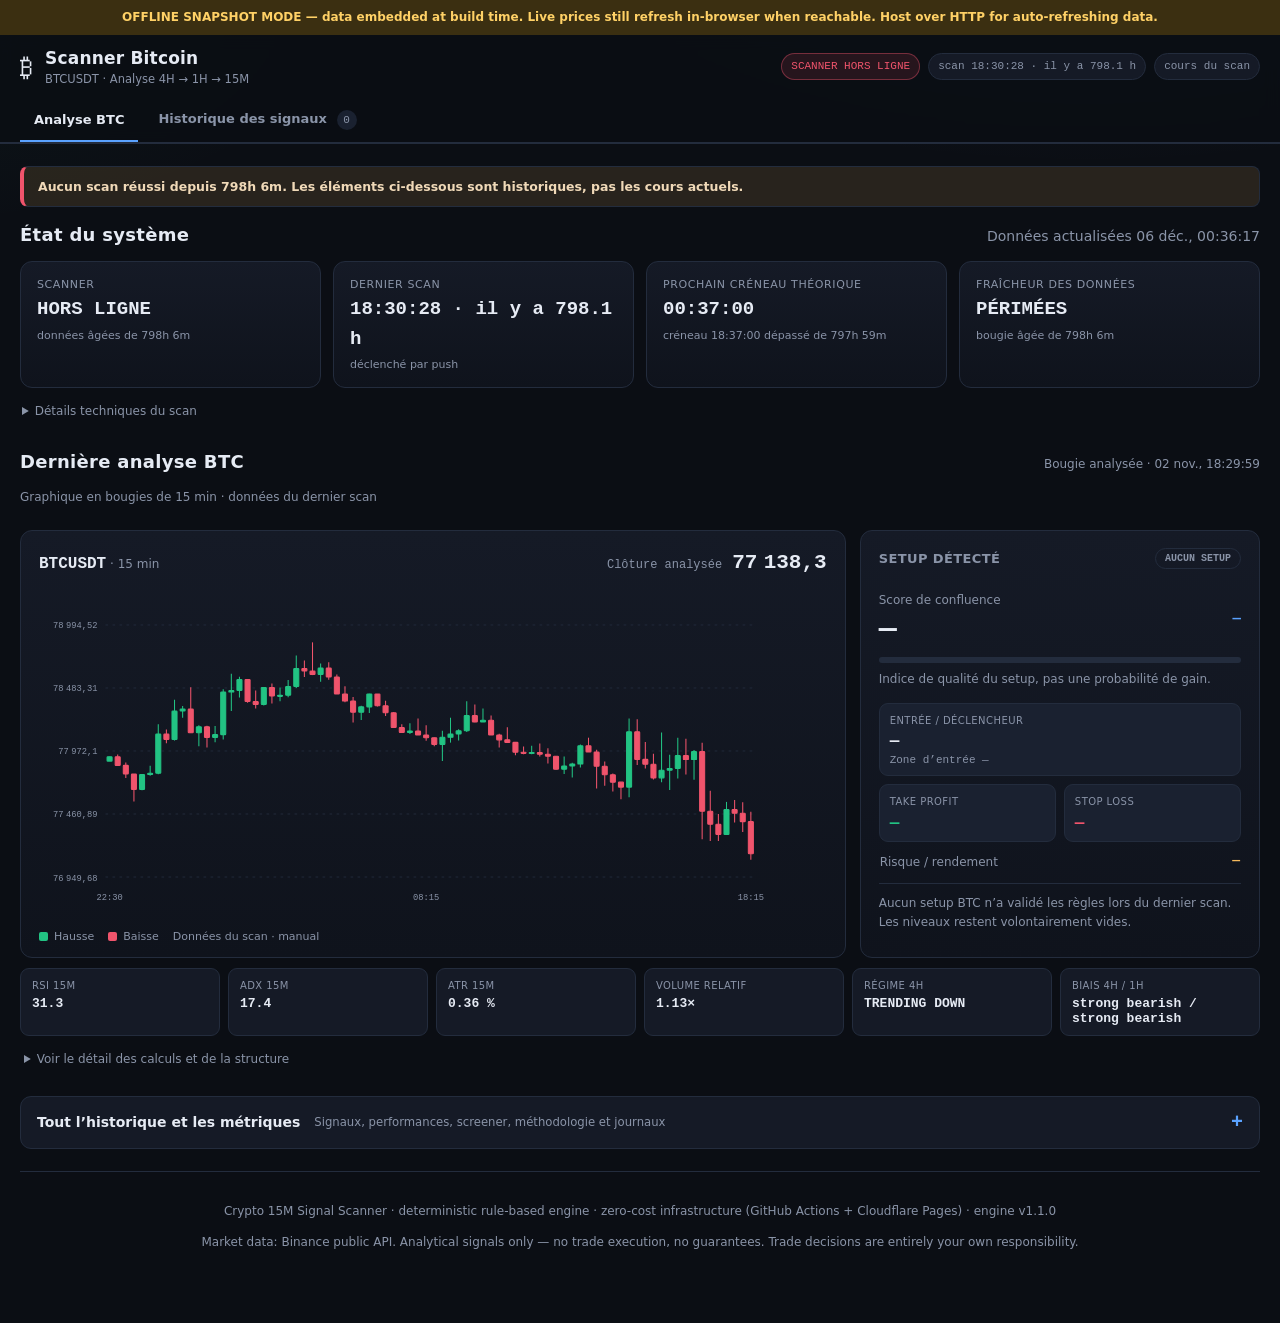
==== commit 342422d1: "chore(data): scan 2026-11-02T17:30Z" ====
--- a/frontend/dashboard-offline.html
+++ b/frontend/dashboard-offline.html
@@ -2,7 +2,7 @@
 <html lang="fr">
 <head>
 <meta charset="UTF-8">
-<meta http-equiv="Content-Security-Policy" content="default-src 'none'; script-src 'self' 'sha256-2gs558LBWAxyl/eTRcidy341meaxkp+Uzv/CvJutQes=' 'sha256-HPoOcUc74HVEPgcUVhHkHfVXBYF8ncg/iS+FL7OlJGg='; style-src 'self' 'unsafe-inline'; connect-src 'self' https://fapi.binance.com https://www.binance.com; img-src 'self' data:; font-src 'self'; manifest-src 'self'; base-uri 'none'; form-action 'none'; object-src 'none'; frame-src 'none'; worker-src 'none'">
+<meta http-equiv="Content-Security-Policy" content="default-src 'none'; script-src 'self' 'sha256-7pejgdlF19CEOGRExNLFHqhZOtPe+mBmDKXrt7aRz+k=' 'sha256-HPoOcUc74HVEPgcUVhHkHfVXBYF8ncg/iS+FL7OlJGg='; style-src 'self' 'unsafe-inline'; connect-src 'self' https://fapi.binance.com https://www.binance.com; img-src 'self' data:; font-src 'self'; manifest-src 'self'; base-uri 'none'; form-action 'none'; object-src 'none'; frame-src 'none'; worker-src 'none'">
 <meta name="referrer" content="no-referrer">
 <meta name="viewport" content="width=device-width, initial-scale=1.0">
 <title>Scanner Bitcoin — Analyse BTCUSDT</title>
@@ -753,7 +753,7 @@
   </footer>
 </main>
 
-<script>window.__EMBEDDED_DATA__ = {"builtAt":1793638810566,"signals":{"generatedAt":1793634276632,"signals":[]},"status":{"systemOnline":true,"health":"HEALTHY","version":"1.1.0","lastScan":{"scheduledAt":1793633820000,"executedAt":1793634276632,"trigger":"push","jitterSeconds":456.6,"durationMs":11385,"status":"OK","universeSize":1,"universeSource":"manual","market":"manual","symbolsScanned":1,"symbolsValid":1,"dataFailures":0,"failedSymbols":[],"candidates":0,"signalsGenerated":0,"rejects":{"htf_not_aligned":1,"volume_thin":1},"rejectFunnel":[{"stage":"htf_not_aligned","rejected":1},{"stage":"volume_thin","rejected":1}],"apiStats":{"requests":10,"errors":4,"retries":3,"rateLimitHits":0,"lastError":"HTTP 451 geo-restricted host=fapi.binance.com","endpointUsed":"binance-futures-mirror","marketUsed":"futures"},"apiHealth":"FAILED","dataFreshness":{"label":"LIVE","newestCandleCloseMs":1793633399999,"ageSeconds":876.6},"activeSignals":0},"lastSuccessfulScan":1793634276632,"nextExpectedScanAt":1793634720000,"scanScheduleUtcMinutes":[7,22,37,52],"logs":[{"ts":1788059153282,"level":"info","msg":"rejected 1x: relVol 0.89 \u003c min"},{"ts":1788059153282,"level":"info","msg":"rejected 1x: ADX 14.3 \u003c min and not emerging"},{"ts":1788059153282,"level":"info","msg":"rejected 1x: relVol 0.88 \u003c min"},{"ts":1788059153282,"level":"info","msg":"rejected 1x: RSI 31.0 outside [45,74]"},{"ts":1788059153282,"level":"info","msg":"rejected 1x: ADX 13.4 \u003c min and not emerging"},{"ts":1788059153282,"level":"info","msg":"rejected 1x: RSI 36.6 outside [45,74]"},{"ts":1788059153282,"level":"info","msg":"rejected 1x: volatility out of band (0.016%)"},{"ts":1788059153282,"level":"info","msg":"rejected 1x: relVol 0.29 \u003c min"},{"ts":1788059153282,"level":"info","msg":"no qualifying setups this scan -- zero signals generated"},{"ts":1788059713887,"level":"info","msg":"scan start v1.0.0 scheduled=1788059700000 actual=1788059713887 (jitter 13.9s)"},{"ts":1788059724285,"level":"info","msg":"universe: 100 symbols selected from 518 USDT perp candidates (binance-futures-mirror)"},{"ts":1788059733117,"level":"info","msg":"klines collected for 20/100 symbols"},{"ts":1788059741615,"level":"info","msg":"klines collected for 40/100 symbols"},{"ts":1788059751068,"level":"info","msg":"klines collected for 60/100 symbols"},{"ts":1788059759913,"level":"info","msg":"klines collected for 80/100 symbols"},{"ts":1788059768871,"level":"info","msg":"klines collected for 100/100 symbols"},{"ts":1788059769589,"level":"info","msg":"rejected 54x: HTF conflict (4H+1H oppose)"},{"ts":1788059769589,"level":"info","msg":"rejected 20x: HTF not aligned (4H=strong_bullish,1H=neutral)"},{"ts":1788059769589,"level":"info","msg":"rejected 13x: 4H regime RANGING"},{"ts":1788059769589,"level":"info","msg":"rejected 12x: HTF not aligned (4H=strong_bullish,1H=bearish)"},{"ts":1788059769589,"level":"info","msg":"rejected 10x: HTF not aligned (4H=neutral,1H=strong_bearish)"},{"ts":1788059769589,"level":"info","msg":"rejected 6x: HTF not aligned (4H=strong_bullish,1H=strong_bearish)"},{"ts":1788059769589,"level":"info","msg":"rejected 4x: no CHoCH/BOS after sweep"},{"ts":1788059769589,"level":"info","msg":"rejected 4x: HTF not aligned (4H=strong_bearish,1H=bullish)"},{"ts":1788059769589,"level":"info","msg":"rejected 3x: no displacement after structure event"},{"ts":1788059769589,"level":"info","msg":"rejected 2x: relVol 0.79 \u003c min"},{"ts":1788059769589,"level":"info","msg":"rejected 2x: ADX 13.6 \u003c min and not emerging"},{"ts":1788059769589,"level":"info","msg":"rejected 2x: RSI 41.7 outside [45,74]"},{"ts":1788059769589,"level":"info","msg":"rejected 2x: relVol 1.13 \u003c min"},{"ts":1788059769589,"level":"info","msg":"rejected 2x: HTF not aligned (4H=neutral,1H=strong_bullish)"},{"ts":1788059769589,"level":"info","msg":"rejected 2x: relVol 0.44 \u003c min"},{"ts":1788059769589,"level":"info","msg":"rejected 2x: HTF not aligned (4H=neutral,1H=neutral)"},{"ts":1788059769589,"level":"info","msg":"rejected 2x: HTF not aligned (4H=strong_bearish,1H=strong_bullish)"},{"ts":1788059769589,"level":"info","msg":"rejected 1x: relVol 0.55 \u003c min"},{"ts":1788059769589,"level":"info","msg":"rejected 1x: ADX 11.4 \u003c min and not emerging"},{"ts":1788059769589,"level":"info","msg":"rejected 1x: RSI 44.3 outside [45,74]"},{"ts":1788059769589,"level":"info","msg":"rejected 1x: RSI 34.7 outside [45,74]"},{"ts":1788059769589,"level":"info","msg":"rejected 1x: volatility out of band (5.026%)"},{"ts":1788059769589,"level":"info","msg":"rejected 1x: RSI 44.2 outside [45,74]"},{"ts":1788059769589,"level":"info","msg":"rejected 1x: volatility out of band (3.727%)"},{"ts":1788059769589,"level":"info","msg":"rejected 1x: volatility out of band (3.712%)"},{"ts":1788059769589,"level":"info","msg":"rejected 1x: volatility out of band (3.402%)"},{"ts":1788059769589,"level":"info","msg":"rejected 1x: RSI 42.7 outside [45,74]"},{"ts":1788059769589,"level":"info","msg":"rejected 1x: late entry (runup 3.9x ATR)"},{"ts":1788059769589,"level":"info","msg":"rejected 1x: RSI 44.6 outside [45,74]"},{"ts":1788059769589,"level":"info","msg":"rejected 1x: HTF not aligned (4H=strong_bearish,1H=neutral)"},{"ts":1788059769589,"level":"info","msg":"rejected 1x: RSI 66.3 outside [26,55]"},{"ts":1788059769589,"level":"info","msg":"rejected 1x: relVol 0.68 \u003c min"},{"ts":1788059769589,"level":"info","msg":"rejected 1x: RSI 83.2 outside [45,74]"},{"ts":1788059769589,"level":"info","msg":"rejected 1x: volatility out of band (3.059%)"},{"ts":1788059769589,"level":"info","msg":"rejected 1x: relVol 0.60 \u003c min"},{"ts":1788059769589,"level":"info","msg":"rejected 1x: relVol 0.49 \u003c min"},{"ts":1788059769589,"level":"info","msg":"rejected 1x: volatility out of band (3.037%)"},{"ts":1788059769589,"level":"info","msg":"rejected 1x: ADX 13.1 \u003c min and not emerging"},{"ts":1788059769589,"level":"info","msg":"rejected 1x: relVol 0.66 \u003c min"},{"ts":1788059769589,"level":"info","msg":"rejected 1x: ADX 10.3 \u003c min and not emerging"},{"ts":1788059769589,"level":"info","msg":"rejected 1x: relVol 0.70 \u003c min"},{"ts":1788059769589,"level":"info","msg":"rejected 1x: ADX 12.1 \u003c min and not emerging"},{"ts":1788059769589,"level":"info","msg":"rejected 1x: relVol 0.78 \u003c min"},{"ts":1788059769589,"level":"info","msg":"rejected 1x: RSI 75.6 outside [45,74]"},{"ts":1788059769589,"level":"info","msg":"rejected 1x: ADX 11.7 \u003c min and not emerging"},{"ts":1788059769589,"level":"info","msg":"rejected 1x: relVol 0.90 \u003c min"},{"ts":1788059769589,"level":"info","msg":"rejected 1x: relVol 0.76 \u003c min"},{"ts":1788059769589,"level":"info","msg":"rejected 1x: no liquidity sweep in window"},{"ts":1788059769589,"level":"info","msg":"rejected 1x: relVol 0.84 \u003c min"},{"ts":1788059769589,"level":"info","msg":"rejected 1x: RSI 34.1 outside [45,74]"},{"ts":1788059769589,"level":"info","msg":"rejected 1x: RSI 59.6 outside [26,55]"},{"ts":1788059769589,"level":"info","msg":"rejected 1x: RSI 40.4 outside [45,74]"},{"ts":1788059769589,"level":"info","msg":"rejected 1x: volatility out of band (3.291%)"},{"ts":1788059769589,"level":"info","msg":"rejected 1x: relVol 0.85 \u003c min"},{"ts":1788059769589,"level":"info","msg":"rejected 1x: RSI 26.5 outside [45,74]"},{"ts":1788059769589,"level":"info","msg":"rejected 1x: relVol 0.48 \u003c min"},{"ts":1788059769589,"level":"info","msg":"rejected 1x: RSI 77.4 outside [45,74]"},{"ts":1788059769589,"level":"info","msg":"rejected 1x: relVol 0.26 \u003c min"},{"ts":1788059769589,"level":"info","msg":"rejected 1x: relVol 0.94 \u003c min"},{"ts":1788059769589,"level":"info","msg":"rejected 1x: relVol 0.74 \u003c min"},{"ts":1788059769589,"level":"info","msg":"rejected 1x: RSI 43.4 outside [45,74]"},{"ts":1788059769589,"level":"info","msg":"rejected 1x: RSI 38.8 outside [45,74]"},{"ts":1788059769589,"level":"info","msg":"rejected 1x: RSI 29.8 outside [45,74]"},{"ts":1788059769589,"level":"info","msg":"rejected 1x: ADX 11.3 \u003c min and not emerging"},{"ts":1788059769589,"level":"info","msg":"rejected 1x: relVol 0.83 \u003c min"},{"ts":1788059769589,"level":"info","msg":"rejected 1x: relVol 0.80 \u003c min"},{"ts":1788059769589,"level":"info","msg":"rejected 1x: relVol 1.04 \u003c min"},{"ts":1788059769589,"level":"info","msg":"rejected 1x: relVol 0.65 \u003c min"},{"ts":1788059769589,"level":"info","msg":"rejected 1x: relVol 0.54 \u003c min"},{"ts":1788059769589,"level":"info","msg":"rejected 1x: RSI 28.2 outside [45,74]"},{"ts":1788059769589,"level":"info","msg":"rejected 1x: ADX 13.9 \u003c min and not emerging"},{"ts":1788059769589,"level":"info","msg":"rejected 1x: RSI 36.3 outside [45,74]"},{"ts":1788059769589,"level":"info","msg":"rejected 1x: volatility out of band (0.016%)"},{"ts":1788059769589,"level":"info","msg":"rejected 1x: RSI 42.2 outside [45,74]"},{"ts":1788059769589,"level":"info","msg":"rejected 1x: relVol 0.28 \u003c min"},{"ts":1788059769589,"level":"info","msg":"no qualifying setups this scan -- zero signals generated"},{"ts":1788067003292,"level":"info","msg":"scan start v1.1.0 scheduled=1788066900000 actual=1788067003291 (jitter 103.3s)"},{"ts":1788067013042,"level":"info","msg":"universe: 100 symbols selected from 518 USDT perp candidates (binance-futures-mirror)"},{"ts":1788067024128,"level":"info","msg":"klines collected for 20/100 symbols"},{"ts":1788067035074,"level":"info","msg":"klines collected for 40/100 symbols"},{"ts":1788067045621,"level":"info","msg":"klines collected for 60/100 symbols"},{"ts":1788067056771,"level":"info","msg":"klines collected for 80/100 symbols"},{"ts":1788067067688,"level":"info","msg":"klines collected for 100/100 symbols"},{"ts":1788067067929,"level":"info","msg":"derivatives: funding rates for 885 symbols"},{"ts":1788067071205,"level":"info","msg":"rejected 54x: HTF conflict (4H+1H oppose)"},{"ts":1788067071205,"level":"info","msg":"rejected 19x: HTF not aligned (4H=strong_bullish,1H=neutral)"},{"ts":1788067071205,"level":"info","msg":"rejected 14x: HTF not aligned (4H=strong_bullish,1H=bearish)"},{"ts":1788067071205,"level":"info","msg":"rejected 12x: 4H regime RANGING"},{"ts":1788067071205,"level":"info","msg":"rejected 9x: HTF not aligned (4H=neutral,1H=strong_bearish)"},{"ts":1788067071205,"level":"info","msg":"rejected 8x: no CHoCH/BOS after sweep"},{"ts":1788067071205,"level":"info","msg":"rejected 6x: HTF not aligned (4H=strong_bullish,1H=strong_bearish)"},{"ts":1788067071205,"level":"info","msg":"rejected 4x: HTF not aligned (4H=neutral,1H=neutral)"},{"ts":1788067071205,"level":"info","msg":"rejected 3x: relVol 1.05 \u003c min"},{"ts":1788067071205,"level":"info","msg":"rejected 2x: relVol 1.12 \u003c min"},{"ts":1788067071205,"level":"info","msg":"rejected 2x: relVol 0.83 \u003c min"},{"ts":1788067071205,"level":"info","msg":"rejected 2x: HTF not aligned (4H=strong_bearish,1H=bullish)"},{"ts":1788067071205,"level":"info","msg":"rejected 2x: no displacement after structure event"},{"ts":1788067071205,"level":"info","msg":"rejected 2x: relVol 0.77 \u003c min"},{"ts":1788067071205,"level":"info","msg":"rejected 2x: HTF not aligned (4H=neutral,1H=strong_bullish)"},{"ts":1788067071205,"level":"info","msg":"rejected 2x: ADX 13.9 \u003c min and not emerging"},{"ts":1788067071205,"level":"info","msg":"rejected 2x: HTF not aligned (4H=bullish,1H=strong_bearish)"},{"ts":1788067071205,"level":"info","msg":"rejected 2x: RSI 41.4 outside [45,74]"},{"ts":1788067071205,"level":"info","msg":"rejected 2x: HTF not aligned (4H=strong_bearish,1H=strong_bullish)"},{"ts":1788067071205,"level":"info","msg":"rejected 2x: RSI 44.5 outside [45,74]"},{"ts":1788067071205,"level":"info","msg":"rejected 1x: relVol 1.20 \u003c min"},{"ts":1788067071205,"level":"info","msg":"rejected 1x: RSI 42.2 outside [45,74]"},{"ts":1788067071205,"level":"info","msg":"rejected 1x: RSI 42.4 outside [45,74]"},{"ts":1788067071205,"level":"info","msg":"rejected 1x: volatility out of band (3.677%)"},{"ts":1788067071205,"level":"info","msg":"rejected 1x: volatility out of band (3.846%)"},{"ts":1788067071205,"level":"info","msg":"rejected 1x: relVol 0.90 \u003c min"},{"ts":1788067071205,"level":"info","msg":"rejected 1x: volatility out of band (3.895%)"},{"ts":1788067071205,"level":"info","msg":"rejected 1x: RSI 40.9 outside [45,74]"},{"ts":1788067071205,"level":"info","msg":"rejected 1x: volatility out of band (3.378%)"},{"ts":1788067071205,"level":"info","msg":"rejected 1x: RSI 40.2 outside [45,74]"},{"ts":1788067071205,"level":"info","msg":"rejected 1x: ADX 13.7 \u003c min and not emerging"},{"ts":1788067071205,"level":"info","msg":"rejected 1x: RSI 55.7 outside [26,55]"},{"ts":1788067071205,"level":"info","msg":"rejected 1x: volatility out of band (3.512%)"},{"ts":1788067071205,"level":"info","msg":"rejected 1x: relVol 0.73 \u003c min"},{"ts":1788067071205,"level":"info","msg":"rejected 1x: ADX 12.4 \u003c min and not emerging"},{"ts":1788067071205,"level":"info","msg":"rejected 1x: ADX 11.9 \u003c min and not emerging"},{"ts":1788067071205,"level":"info","msg":"rejected 1x: relVol 1.19 \u003c min"},{"ts":1788067071205,"level":"info","msg":"rejected 1x: relVol 0.95 \u003c min"},{"ts":1788067071205,"level":"info","msg":"rejected 1x: RSI 35.9 outside [45,74]"},{"ts":1788067071205,"level":"info","msg":"rejected 1x: volatility out of band (3.562%)"},{"ts":1788067071205,"level":"info","msg":"rejected 1x: RSI 75.1 outside [45,74]"},{"ts":1788067071205,"level":"info","msg":"rejected 1x: volatility out of band (3.225%)"},{"ts":1788067071205,"level":"info","msg":"rejected 1x: relVol 1.03 \u003c min"},{"ts":1788067071205,"level":"info","msg":"rejected 1x: ADX 10.1 \u003c min and not emerging"},{"ts":1788067071205,"level":"info","msg":"rejected 1x: relVol 0.65 \u003c min"},{"ts":1788067071205,"level":"info","msg":"rejected 1x: ADX 9.3 \u003c min and not emerging"},{"ts":1788067071205,"level":"info","msg":"rejected 1x: RSI 38.0 outside [45,74]"},{"ts":1788067071205,"level":"info","msg":"rejected 1x: relVol 0.63 \u003c min"},{"ts":1788067071205,"level":"info","msg":"rejected 1x: volatility out of band (3.805%)"},{"ts":1788067071205,"level":"info","msg":"rejected 1x: RSI 79.3 outside [45,74]"},{"ts":1788067071205,"level":"info","msg":"rejected 1x: relVol 0.93 \u003c min"},{"ts":1788067071205,"level":"info","msg":"rejected 1x: RSI 34.7 outside [45,74]"},{"ts":1788067071205,"level":"info","msg":"rejected 1x: RSI 58.0 outside [26,55]"},{"ts":1788067071205,"level":"info","msg":"rejected 1x: RSI 42.9 outside [45,74]"},{"ts":1788067071205,"level":"info","msg":"rejected 1x: volatility out of band (3.182%)"},{"ts":1788067071205,"level":"info","msg":"rejected 1x: no liquidity sweep in window"},{"ts":1788067071205,"level":"info","msg":"rejected 1x: HTF not aligned (4H=strong_bearish,1H=neutral)"},{"ts":1788067071205,"level":"info","msg":"rejected 1x: relVol 0.37 \u003c min"},{"ts":1788067071205,"level":"info","msg":"rejected 1x: relVol 1.00 \u003c min"},{"ts":1788067071205,"level":"info","msg":"rejected 1x: ADX 10.9 \u003c min and not emerging"},{"ts":1788067071205,"level":"info","msg":"rejected 1x: ADX 13.2 \u003c min and not emerging"},{"ts":1788067071205,"level":"info","msg":"rejected 1x: relVol 0.60 \u003c min"},{"ts":1788067071205,"level":"info","msg":"rejected 1x: relVol 1.09 \u003c min"},{"ts":1788067071205,"level":"info","msg":"rejected 1x: RSI 76.1 outside [45,74]"},{"ts":1788067071205,"level":"info","msg":"rejected 1x: ADX 11.0 \u003c min and not emerging"},{"ts":1788067071205,"level":"info","msg":"rejected 1x: RSI 39.6 outside [45,74]"},{"ts":1788067071205,"level":"info","msg":"rejected 1x: RSI 39.5 outside [45,74]"},{"ts":1788067071205,"level":"info","msg":"rejected 1x: RSI 43.3 outside [45,74]"},{"ts":1788067071205,"level":"info","msg":"rejected 1x: RSI 35.3 outside [45,74]"},{"ts":1788067071205,"level":"info","msg":"no qualifying setups this scan -- zero signals generated"},{"ts":1793623952424,"level":"info","msg":"scan start v1.1.0 scheduled=1793623500000 actual=1793623952412 (jitter 452.4s)"},{"ts":1793623954930,"level":"info","msg":"derivatives: funding rates for 945 symbols"},{"ts":1793623955353,"level":"info","msg":"rejected 1x htf_not_aligned (e.g. HTF not aligned (4H=strong_bearish,1H=neutral))"},{"ts":1793623955353,"level":"info","msg":"rejected 1x no_structure_event (e.g. no CHoCH/BOS after sweep)"},{"ts":1793623955353,"level":"info","msg":"no qualifying setups this scan -- zero signals generated"},{"ts":1793625854733,"level":"info","msg":"scan start v1.1.0 scheduled=1793625300000 actual=1793625854733 (jitter 554.7s)"},{"ts":1793625865496,"level":"info","msg":"derivatives: funding rates for 945 symbols"},{"ts":1793625865876,"level":"info","msg":"rejected 1x htf_not_aligned (e.g. HTF not aligned (4H=strong_bearish,1H=neutral))"},{"ts":1793625865876,"level":"info","msg":"rejected 1x no_displacement (e.g. no displacement after structure event)"},{"ts":1793625865876,"level":"info","msg":"no qualifying setups this scan -- zero signals generated"},{"ts":1793627602920,"level":"info","msg":"scan start v1.1.0 scheduled=1793627100000 actual=1793627602920 (jitter 502.9s)"},{"ts":1793627613565,"level":"info","msg":"derivatives: funding rates for 945 symbols"},{"ts":1793627613740,"level":"info","msg":"rejected 1x htf_not_aligned (e.g. HTF not aligned (4H=strong_bearish,1H=neutral))"},{"ts":1793627613740,"level":"info","msg":"rejected 1x momentum_rsi_out_of_band (e.g. RSI 56.2 outside [26,55])"},{"ts":1793627613740,"level":"info","msg":"no qualifying setups this scan -- zero signals generated"},{"ts":1793630253031,"level":"info","msg":"scan start v1.1.0 scheduled=1793629800000 actual=1793630253030 (jitter 453.0s)"},{"ts":1793630263342,"level":"info","msg":"derivatives: funding rates for 945 symbols"},{"ts":1793630263725,"level":"info","msg":"rejected 1x htf_not_aligned (e.g. HTF not aligned (4H=strong_bearish,1H=neutral))"},{"ts":1793630263725,"level":"info","msg":"rejected 1x volume_thin (e.g. relVol 0.96 \u003c 1.2)"},{"ts":1793630263725,"level":"info","msg":"no qualifying setups this scan -- zero signals generated"},{"ts":1793631109204,"level":"info","msg":"scan start v1.1.0 scheduled=1793630700000 actual=1793631109204 (jitter 409.2s)"},{"ts":1793631120105,"level":"info","msg":"derivatives: funding rates for 945 symbols"},{"ts":1793631120302,"level":"info","msg":"rejected 1x htf_not_aligned (e.g. HTF not aligned (4H=strong_bearish,1H=neutral))"},{"ts":1793631120302,"level":"info","msg":"rejected 1x no_structure_event (e.g. no CHoCH/BOS after sweep)"},{"ts":1793631120302,"level":"info","msg":"no qualifying setups this scan -- zero signals generated"},{"ts":1793634276632,"level":"info","msg":"scan start v1.1.0 scheduled=1793633820000 actual=1793634276632 (jitter 456.6s)"},{"ts":1793634287769,"level":"info","msg":"derivatives: funding rates for 945 symbols"},{"ts":1793634288017,"level":"info","msg":"rejected 1x htf_not_aligned (e.g. HTF not aligned (4H=strong_bearish,1H=neutral))"},{"ts":1793634288017,"level":"info","msg":"rejected 1x volume_thin (e.g. relVol 0.96 \u003c 1.2)"},{"ts":1793634288017,"level":"info","msg":"no qualifying setups this scan -- zero signals generated"}]},"snapshots":[{"ts":1788059098973,"universeSize":100,"source":"binance-futures-mirror","breadth":{"TRENDING_UP":63,"TRENDING_DOWN":11,"RANGING":16,"MIXED":10},"activeSignals":0,"signalsGenerated":0,"avgScore":null,"topVolume":[{"symbol":"BTCUSDT","quoteVolume":3667680887.19,"rank":1},{"symbol":"ETHUSDT","quoteVolume":2621999606.82,"rank":2},{"symbol":"SOLUSDT","quoteVolume":1210732771.17,"rank":3},{"symbol":"ZECUSDT","quoteVolume":887400547.25,"rank":4},{"symbol":"TRUMPUSDT","quoteVolume":774000443.15,"rank":5},{"symbol":"BTRUSDT","quoteVolume":483894692.46,"rank":6},{"symbol":"XRPUSDT","quoteVolume":481147132.99,"rank":7},{"symbol":"HYPEUSDT","quoteVolume":459456376.95,"rank":8},{"symbol":"PROMUSDT","quoteVolume":404908238.22,"rank":9},{"symbol":"4USDT","quoteVolume":268346479.11,"rank":10}]},{"ts":1788059713887,"universeSize":100,"source":"binance-futures-mirror","breadth":{"TRENDING_UP":63,"TRENDING_DOWN":11,"RANGING":16,"MIXED":10},"activeSignals":0,"signalsGenerated":0,"avgScore":null,"topVolume":[{"symbol":"BTCUSDT","quoteVolume":3668771042.78,"rank":1},{"symbol":"ETHUSDT","quoteVolume":2623764866.49,"rank":2},{"symbol":"SOLUSDT","quoteVolume":1206777477.53,"rank":3},{"symbol":"ZECUSDT","quoteVolume":886471229.31,"rank":4},{"symbol":"TRUMPUSDT","quoteVolume":772561085.45,"rank":5},{"symbol":"BTRUSDT","quoteVolume":486961852.18,"rank":6},{"symbol":"XRPUSDT","quoteVolume":480867418.51,"rank":7},{"symbol":"HYPEUSDT","quoteVolume":458458867.75,"rank":8},{"symbol":"PROMUSDT","quoteVolume":413999113.92,"rank":9},{"symbol":"4USDT","quoteVolume":270192175.24,"rank":10}]},{"ts":1788067003291,"universeSize":100,"source":"binance-futures-mirror","breadth":{"TRENDING_UP":65,"TRENDING_DOWN":11,"RANGING":15,"MIXED":9},"activeSignals":0,"signalsGenerated":0,"avgScore":null,"topVolume":[{"symbol":"BTCUSDT","quoteVolume":3660241456.52,"rank":1},{"symbol":"ETHUSDT","quoteVolume":2635302760.36,"rank":2},{"symbol":"SOLUSDT","quoteVolume":1174417395.88,"rank":3},{"symbol":"ZECUSDT","quoteVolume":886195291.87,"rank":4},{"symbol":"TRUMPUSDT","quoteVolume":622291845.44,"rank":5},{"symbol":"XRPUSDT","quoteVolume":474710648.51,"rank":6},{"symbol":"PROMUSDT","quoteVolume":474392467.72,"rank":7},{"symbol":"BTRUSDT","quoteVolume":472682656.07,"rank":8},{"symbol":"HYPEUSDT","quoteVolume":418579463.41,"rank":9},{"symbol":"4USDT","quoteVolume":307769375.86,"rank":10}]},{"ts":1793623952412,"universeSize":1,"source":"manual","breadth":{"TRENDING_UP":0,"TRENDING_DOWN":1,"RANGING":0,"MIXED":0},"activeSignals":0,"signalsGenerated":0,"avgScore":null,"topVolume":[{"symbol":"BTCUSDT","quoteVolume":0,"rank":1}]},{"ts":1793625854733,"universeSize":1,"source":"manual","breadth":{"TRENDING_UP":0,"TRENDING_DOWN":1,"RANGING":0,"MIXED":0},"activeSignals":0,"signalsGenerated":0,"avgScore":null,"topVolume":[{"symbol":"BTCUSDT","quoteVolume":0,"rank":1}]},{"ts":1793627602920,"universeSize":1,"source":"manual","breadth":{"TRENDING_UP":0,"TRENDING_DOWN":1,"RANGING":0,"MIXED":0},"activeSignals":0,"signalsGenerated":0,"avgScore":null,"topVolume":[{"symbol":"BTCUSDT","quoteVolume":0,"rank":1}]},{"ts":1793630253030,"universeSize":1,"source":"manual","breadth":{"TRENDING_UP":0,"TRENDING_DOWN":1,"RANGING":0,"MIXED":0},"activeSignals":0,"signalsGenerated":0,"avgScore":null,"topVolume":[{"symbol":"BTCUSDT","quoteVolume":0,"rank":1}]},{"ts":1793631109204,"universeSize":1,"source":"manual","breadth":{"TRENDING_UP":0,"TRENDING_DOWN":1,"RANGING":0,"MIXED":0},"activeSignals":0,"signalsGenerated":0,"avgScore":null,"topVolume":[{"symbol":"BTCUSDT","quoteVolume":0,"rank":1}]},{"ts":1793634276632,"universeSize":1,"source":"manual","breadth":{"TRENDING_UP":0,"TRENDING_DOWN":1,"RANGING":0,"MIXED":0},"activeSignals":0,"signalsGenerated":0,"avgScore":null,"topVolume":[{"symbol":"BTCUSDT","quoteVolume":0,"rank":1}]}],"screener":{"generatedAt":1793634276632,"universeSource":"manual","rows":[{"symbol":"BTCUSDT","rank":1,"price":77902.5,"bias1d":"strong_bullish","bias4h":"strong_bearish","bias1h":"neutral","regime":"TRENDING_DOWN","rsi":48.4,"adx":16.9,"atrPercent":0.296,"relVolume":0.96,"fundingRatePct":0.00975,"openInterest":97170.468}]},"performance":{"total":0,"waiting":0,"triggered":0,"wins":0,"losses":0,"expired":0,"ambiguous":0,"cancelled":0,"winRate":null,"resolvedTrades":0,"avgRr":null,"avgWinR":null,"profitFactor":null,"avgScore":null,"avgTimeToTpMs":null,"avgTimeToSlMs":null,"expectancyR":null,"sharpeR":null,"slippage":{"avgPct":null,"maxPct":null,"fills":0},"costsModelled":false,"avgCostR":null,"totalCostR":null,"netWins":null,"netLosses":null,"winRateNet":null,"expectancyNetR":null,"profitFactorNet":null,"maxWinningStreak":0,"maxLosingStreak":0,"maxDrawdownR":null,"monteCarlo":null,"scoreCalibration":{"A+":{"signals":0,"resolved":0,"wins":0,"losses":0,"winRate":null,"wilson95":{"lower":null,"upper":null}},"A":{"signals":0,"resolved":0,"wins":0,"losses":0,"winRate":null,"wilson95":{"lower":null,"upper":null}},"B+":{"signals":0,"resolved":0,"wins":0,"losses":0,"winRate":null,"wilson95":{"lower":null,"upper":null}}},"byDirection":{},"byQuality":{},"byRegime":{},"bySymbol":{},"byScoreRange":{},"window":{"since":null,"until":null,"signalsInWindow":0},"generatedAt":1793634276632,"disclaimer":"Win rate = wins / (wins + losses); waiting/expired/ambiguous/cancelled signals are excluded from the denominator. Gross figures (winRate, expectancyR, profitFactor, sharpeR, monteCarlo) EXCLUDE fees and funding; the *Net figures include them and are the ones to read. The confluence score is a quality ranking, not a probability. Past performance does not guarantee future results."},"chart":{"symbol":"BTCUSDT","timeframe":"15m","source":"manual","generatedAt":1793634276632,"lastClosedAt":1793633399999,"price":77902.5,"context":{"regime":"TRENDING_DOWN","bias1d":"strong_bullish","bias4h":"strong_bearish","bias1h":"neutral","fundingRatePct":0.00975,"openInterest":97170.468},"indicators":{"4h":{"ema20":78176.26510994758,"ema50":79105.73519361454,"ema200":81621.83497881785,"rsi":43.912219654301275,"adx":22.336730998824816,"plusDi":18.14685336357011,"minusDi":22.03349881061273,"atr":732.4992854200024,"atrPercent":0.9407189609572385,"relativeVolume":0.5612226343433798,"vwap":79285.07194433967},"1h":{"ema20":78016.31000221324,"ema50":77991.86430359737,"ema200":79117.5919400051,"rsi":44.531021724787784,"adx":14.219786036361626,"plusDi":17.284831289144098,"minusDi":17.94069718663111,"atr":325.6747814893678,"atrPercent":0.4184394628981942,"relativeVolume":2.3045686322789374,"vwap":77985.32903909357},"15m":{"ema20":77905.07489444503,"ema50":78004.19884377405,"ema200":78017.88806631719,"rsi":48.44978497050355,"adx":16.91758389454659,"plusDi":23.283410288337855,"minusDi":15.614858965346581,"atr":230.5372993366098,"atrPercent":0.2959305533668493,"relativeVolume":0.9578383752488471,"vwap":78057.49661887296}},"structure":{"4h":{"events":["StructureEvent(index=127, type='CHoCH_up', level=83137.2, swingIndex=122, trendAfter='up')","StructureEvent(index=133, type='CHoCH_down', level=82751.1, swingIndex=125, trendAfter='down')","StructureEvent(index=145, type='BOS_down', level=82912.8, swingIndex=140, trendAfter='down')","StructureEvent(index=157, type='BOS_down', level=81637.7, swingIndex=154, trendAfter='down')","StructureEvent(index=172, type='CHoCH_up', level=82268.7, swingIndex=168, trendAfter='up')","StructureEvent(index=186, type='BOS_up', level=83420.0, swingIndex=181, trendAfter='up')","StructureEvent(index=205, type='CHoCH_down', level=80461.6, swingIndex=201, trendAfter='down')","StructureEvent(index=214, type='BOS_down', level=80059.0, swingIndex=210, trendAfter='down')","StructureEvent(index=225, type='CHoCH_up', level=80819.4, swingIndex=217, trendAfter='up')","StructureEvent(index=228, type='BOS_up', level=81270.6, swingIndex=225, trendAfter='up')","StructureEvent(index=237, type='CHoCH_down', level=79666.9, swingIndex=232, trendAfter='down')","StructureEvent(index=255, type='CHoCH_up', level=78231.3, swingIndex=252, trendAfter='up')"],"sweeps":["Sweep(index=201, direction='bullish', level=80888.9, swingIndex=194, wick=427.3)","Sweep(index=204, direction='bullish', level=80461.6, swingIndex=201, wick=57.0)","Sweep(index=205, direction='bullish', level=79732.3, swingIndex=151, wick=553.7)","Sweep(index=213, direction='bullish', level=80059.0, swingIndex=210, wick=249.8)","Sweep(index=225, direction='bearish', level=80999.9, swingIndex=208, wick=270.7)","Sweep(index=225, direction='bearish', level=80920.0, swingIndex=212, wick=350.6)","Sweep(index=229, direction='bearish', level=80819.4, swingIndex=217, wick=484.0)","Sweep(index=229, direction='bearish', level=81270.6, swingIndex=225, wick=32.8)","Sweep(index=235, direction='bearish', level=81800.0, swingIndex=228, wick=98.7)","Sweep(index=235, direction='bearish', level=81759.0, swingIndex=231, wick=139.7)","Sweep(index=242, direction='bullish', level=76444.0, swingIndex=238, wick=174.0)","Sweep(index=257, direction='bearish', level=78231.3, swingIndex=252, wick=460.9)"],"displacements":["Displacement(index=87, direction='bullish', body=1095.300000000003, atr=676.3450441907454, strength=1.6194)","Displacement(index=100, direction='bearish', body=1402.7000000000116, atr=829.1446120748515, strength=1.6917)","Displacement(index=109, direction='bearish', body=1473.699999999997, atr=886.3213298012253, strength=1.6627)","Displacement(index=136, direction='bullish', body=1486.3999999999942, atr=839.5526301287521, strength=1.7705)","Displacement(index=145, direction='bearish', body=1824.0999999999913, atr=931.0312580535129, strength=1.9592)","Displacement(index=171, direction='bullish', body=1237.1000000000058, atr=810.4672776442841, strength=1.5264)","Displacement(index=232, direction='bearish', body=1494.7999999999884, atr=818.0116443633245, strength=1.8274)","Displacement(index=235, direction='bullish', body=1613.9000000000087, atr=881.3032006801111, strength=1.8313)","Displacement(index=237, direction='bearish', body=2847.2999999999884, atr=1063.4655148721374, strength=2.6774)"],"equalHighs":[{"kind":"high","priceA":86683.9,"priceB":86664.9,"indexA":91,"indexB":97,"level":86674.4,"confirmIndex":99},{"kind":"high","priceA":84134.2,"priceB":84117.6,"indexA":138,"indexB":144,"level":84125.9,"confirmIndex":146},{"kind":"high","priceA":82008.7,"priceB":82035.3,"indexA":196,"indexB":199,"level":82022.0,"confirmIndex":201},{"kind":"high","priceA":81800.0,"priceB":81759.0,"indexA":228,"indexB":231,"level":81779.5,"confirmIndex":233}],"equalLows":[{"kind":"low","priceA":82851.5,"priceB":82901.3,"indexA":56,"indexB":59,"level":82876.4,"confirmIndex":61},{"kind":"low","priceA":80780.0,"priceB":80751.0,"indexA":158,"indexB":165,"level":80765.5,"confirmIndex":167},{"kind":"low","priceA":79429.0,"priceB":79468.3,"indexA":217,"indexB":222,"level":79448.65,"confirmIndex":224}],"fvgs":["FVG(index=172, direction='bullish', bottom=81244.1, top=81978.2, size=734.0999999999913, midpoint=81611.15, mitigatedIndex=175, invalidatedIndex=178)","FVG(index=173, direction='bullish', bottom=82200.0, top=82450.0, size=250.0, midpoint=82325.0, mitigatedIndex=174, invalidatedIndex=174)","FVG(index=182, direction='bullish', bottom=81626.4, top=82308.0, size=681.6000000000058, midpoint=81967.2, mitigatedIndex=191, invalidatedIndex=192)","FVG(index=188, direction='bullish', bottom=83686.2, top=84135.9, size=449.6999999999971, midpoint=83911.04999999999, mitigatedIndex=189, invalidatedIndex=190)","FVG(index=191, direction='bearish', bottom=82955.0, top=84019.2, size=1064.199999999997, midpoint=83487.1, mitigatedIndex=None, invalidatedIndex=None)","FVG(index=192, direction='bearish', bottom=82227.6, top=82624.1, size=396.5, midpoint=82425.85, mitigatedIndex=None, invalidatedIndex=None)","FVG(index=208, direction='bullish', bottom=80620.1, top=80739.2, size=119.09999999999127, midpoint=80679.65, mitigatedIndex=209, invalidatedIndex=209)","FVG(index=214, direction='bearish', bottom=80356.6, top=80487.5, size=130.89999999999418, midpoint=80422.05, mitigatedIndex=216, invalidatedIndex=216)","FVG(index=224, direction='bullish', bottom=80132.2, top=80413.3, size=281.1000000000058, midpoint=80272.75, mitigatedIndex=229, invalidatedIndex=232)","FVG(index=233, direction='bearish', bottom=80497.7, top=80945.0, size=447.3000000000029, midpoint=80721.35, mitigatedIndex=235, invalidatedIndex=235)","FVG(index=236, direction='bullish', bottom=80345.0, top=80549.9, size=204.89999999999418, midpoint=80447.45, mitigatedIndex=237, invalidatedIndex=237)","FVG(index=238, direction='bearish', bottom=78242.4, top=80549.9, size=2307.5, midpoint=79396.15, mitigatedIndex=239, invalidatedIndex=None)"],"orderBlocks":["OrderBlock(index=235, direction='bearish', bottom=79878.5, top=81898.7, displacementIndex=237, bosIndex=237, mitigatedIndex=None, invalidatedIndex=None)","OrderBlock(index=170, direction='bullish', bottom=80752.9, top=81244.1, displacementIndex=171, bosIndex=172, mitigatedIndex=178, invalidatedIndex=203)","OrderBlock(index=142, direction='bearish', bottom=83125.7, top=83942.1, displacementIndex=145, bosIndex=145, mitigatedIndex=173, invalidatedIndex=187)","OrderBlock(index=96, direction='bearish', bottom=85500.1, top=86349.3, displacementIndex=100, bosIndex=100, mitigatedIndex=None, invalidatedIndex=None)"]},"1h":{"events":["StructureEvent(index=155, type='BOS_up', level=80483.4, swingIndex=152, trendAfter='up')","StructureEvent(index=161, type='BOS_up', level=80807.2, swingIndex=157, trendAfter='up')","StructureEvent(index=172, type='BOS_up', level=81199.9, swingIndex=167, trendAfter='up')","StructureEvent(index=176, type='CHoCH_down', level=80822.6, swingIndex=170, trendAfter='down')","StructureEvent(index=189, type='BOS_down', level=80355.4, swingIndex=180, trendAfter='down')","StructureEvent(index=202, type='CHoCH_up', level=80345.0, swingIndex=198, trendAfter='up')","StructureEvent(index=208, type='CHoCH_down', level=79878.5, swingIndex=201, trendAfter='down')","StructureEvent(index=211, type='BOS_down', level=78210.3, swingIndex=208, trendAfter='down')","StructureEvent(index=263, type='CHoCH_up', level=77722.6, swingIndex=258, trendAfter='up')","StructureEvent(index=265, type='BOS_up', level=77868.0, swingIndex=262, trendAfter='up')","StructureEvent(index=283, type='BOS_up', level=78134.0, swingIndex=277, trendAfter='up')","StructureEvent(index=295, type='CHoCH_down', level=77891.4, swingIndex=291, trendAfter='down')"],"sweeps":["Sweep(index=230, direction='bullish', level=76600.0, swingIndex=225, wick=330.0)","Sweep(index=247, direction='bearish', level=77615.1, swingIndex=237, wick=49.8)","Sweep(index=253, direction='bearish', level=77723.3, swingIndex=248, wick=30.0)","Sweep(index=261, direction='bearish', level=77722.6, swingIndex=258, wick=11.9)","Sweep(index=262, direction='bearish', level=77753.3, swingIndex=253, wick=114.7)","Sweep(index=270, direction='bearish', level=78081.3, swingIndex=227, wick=43.1)","Sweep(index=272, direction='bearish', level=77868.0, swingIndex=262, wick=119.1)","Sweep(index=279, direction='bullish', level=77715.1, swingIndex=272, wick=137.5)","Sweep(index=282, direction='bullish', level=77577.6, swingIndex=279, wick=15.7)","Sweep(index=284, direction='bearish', level=78231.3, swingIndex=269, wick=257.5)","Sweep(index=287, direction='bearish', level=78776.5, swingIndex=218, wick=77.0)","Sweep(index=297, direction='bullish', level=77891.4, swingIndex=291, wick=311.4)"],"displacements":["Displacement(index=21, direction='bearish', body=801.6999999999971, atr=453.8228314478078, strength=1.7665)","Displacement(index=129, direction='bearish', body=628.2000000000116, atr=411.2949176503613, strength=1.5274)","Displacement(index=130, direction='bullish', body=713.5, atr=442.9452806753351, strength=1.6108)","Displacement(index=176, direction='bearish', body=590.0, atr=333.13093574224865, strength=1.7711)","Displacement(index=189, direction='bearish', body=1091.6000000000058, atr=441.1623310247628, strength=2.4744)","Displacement(index=202, direction='bullish', body=880.1999999999971, atr=440.1421019640611, strength=1.9998)","Displacement(index=208, direction='bearish', body=1990.2999999999884, atr=616.6544596823827, strength=3.2276)","Displacement(index=283, direction='bullish', body=521.6999999999971, atr=245.848027235842, strength=2.122)"],"equalHighs":[{"kind":"high","priceA":80548.8,"priceB":80540.2,"indexA":125,"indexB":128,"level":80544.5,"confirmIndex":130},{"kind":"high","priceA":81800.0,"priceB":81759.0,"indexA":172,"indexB":184,"level":81779.5,"confirmIndex":186},{"kind":"high","priceA":77723.3,"priceB":77753.3,"indexA":248,"indexB":253,"level":77738.3,"confirmIndex":255},{"kind":"high","priceA":78144.4,"priceB":78134.0,"indexA":274,"indexB":277,"level":78139.2,"confirmIndex":279}],"equalLows":[{"kind":"low","priceA":80387.9,"priceB":80355.4,"indexA":177,"indexB":180,"level":80371.65,"confirmIndex":182},{"kind":"low","priceA":77577.6,"priceB":77561.9,"indexA":279,"indexB":282,"level":77569.75,"confirmIndex":284}],"fvgs":["FVG(index=206, direction='bearish', bottom=80912.1, top=81137.6, size=225.5, midpoint=81024.85, mitigatedIndex=207, invalidatedIndex=None)","FVG(index=209, direction='bearish', bottom=79765.3, top=80735.0, size=969.6999999999971, midpoint=80250.15, mitigatedIndex=None, invalidatedIndex=None)","FVG(index=212, direction='bearish', bottom=78242.4, top=78600.1, size=357.70000000001164, midpoint=78421.25, mitigatedIndex=216, invalidatedIndex=217)","FVG(index=213, direction='bearish', bottom=77342.8, top=77868.4, size=525.5999999999913, midpoint=77605.6, mitigatedIndex=214, invalidatedIndex=215)","FVG(index=216, direction='bullish', bottom=77535.2, top=77889.9, size=354.6999999999971, midpoint=77712.54999999999, mitigatedIndex=220, invalidatedIndex=221)","FVG(index=220, direction='bearish', bottom=78200.0, top=78377.9, size=177.89999999999418, midpoint=78288.95, mitigatedIndex=268, invalidatedIndex=283)","FVG(index=222, direction='bearish', bottom=77800.0, top=77868.0, size=68.0, midpoint=77834.0, mitigatedIndex=223, invalidatedIndex=227)","FVG(index=236, direction='bullish', bottom=76973.8, top=77220.3, size=246.5, midpoint=77097.05, mitigatedIndex=239, invalidatedIndex=None)","FVG(index=261, direction='bullish', bottom=77545.0, top=77610.0, size=65.0, midpoint=77577.5, mitigatedIndex=262, invalidatedIndex=None)","FVG(index=266, direction='bullish', bottom=77813.0, top=77845.4, size=32.39999999999418, midpoint=77829.2, mitigatedIndex=267, invalidatedIndex=267)","FVG(index=279, direction='bearish', bottom=77869.6, top=77928.0, size=58.39999999999418, midpoint=77898.8, mitigatedIndex=280, invalidatedIndex=281)","FVG(index=284, direction='bullish', bottom=77878.8, top=78000.0, size=121.19999999999709, midpoint=77939.4, mitigatedIndex=291, invalidatedIndex=295)"],"orderBlocks":["OrderBlock(index=282, direction='bullish', bottom=77561.9, top=77878.8, displacementIndex=283, bosIndex=283, mitigatedIndex=295, invalidatedIndex=None)","OrderBlock(index=203, direction='bearish', bottom=81155.4, top=81898.7, displacementIndex=208, bosIndex=208, mitigatedIndex=None, invalidatedIndex=None)","OrderBlock(index=200, direction='bullish', bottom=79982.9, top=80236.2, displacementIndex=202, bosIndex=202, mitigatedIndex=208, invalidatedIndex=208)","OrderBlock(index=187, direction='bearish', bottom=81114.7, top=81333.0, displacementIndex=189, bosIndex=189, mitigatedIndex=202, invalidatedIndex=203)","OrderBlock(index=173, direction='bearish', bottom=81311.5, top=81527.7, displacementIndex=176, bosIndex=176, mitigatedIndex=183, invalidatedIndex=183)"]},"15m":{"events":["StructureEvent(index=408, type='BOS_up', level=78098.2, swingIndex=403, trendAfter='up')","StructureEvent(index=413, type='CHoCH_down', level=77929.3, swingIndex=405, trendAfter='down')","StructureEvent(index=429, type='BOS_down', level=77795.6, swingIndex=426, trendAfter='down')","StructureEvent(index=433, type='CHoCH_up', level=77943.0, swingIndex=428, trendAfter='up')","StructureEvent(index=443, type='BOS_up', level=78488.8, swingIndex=437, trendAfter='up')","StructureEvent(index=450, type='BOS_up', level=78598.0, swingIndex=442, trendAfter='up')","StructureEvent(index=457, type='CHoCH_down', level=78316.7, swingIndex=445, trendAfter='down')","StructureEvent(index=462, type='BOS_down', level=78203.3, swingIndex=457, trendAfter='down')","StructureEvent(index=471, type='CHoCH_up', level=78234.8, swingIndex=465, trendAfter='up')","StructureEvent(index=481, type='CHoCH_down', level=77938.6, swingIndex=477, trendAfter='down')","StructureEvent(index=489, type='BOS_down', level=77756.3, swingIndex=484, trendAfter='down')","StructureEvent(index=491, type='CHoCH_up', level=78080.0, swingIndex=486, trendAfter='up')"],"sweeps":["Sweep(index=442, direction='bearish', level=78488.8, swingIndex=437, wick=109.2)","Sweep(index=452, direction='bearish', level=78776.5, swingIndex=175, wick=77.0)","Sweep(index=458, direction='bullish', level=78316.7, swingIndex=445, wick=92.7)","Sweep(index=468, direction='bullish', level=78000.0, swingIndex=439, wick=108.6)","Sweep(index=469, direction='bearish', level=78234.8, swingIndex=465, wick=7.3)","Sweep(index=471, direction='bullish', level=78203.3, swingIndex=457, wick=76.3)","Sweep(index=480, direction='bullish', level=77938.6, swingIndex=477, wick=12.1)","Sweep(index=481, direction='bearish', level=77943.0, swingIndex=428, wick=51.0)","Sweep(index=481, direction='bullish', level=77891.4, swingIndex=468, wick=19.9)","Sweep(index=486, direction='bearish', level=78033.9, swingIndex=480, wick=46.1)","Sweep(index=487, direction='bullish', level=77756.3, swingIndex=484, wick=88.7)","Sweep(index=492, direction='bearish', level=78080.0, swingIndex=486, wick=150.0)"],"displacements":["Displacement(index=150, direction='bearish', body=900.7999999999884, atr=486.6642445837817, strength=1.851)","Displacement(index=209, direction='bullish', body=506.3999999999942, atr=335.25316782783176, strength=1.5105)","Displacement(index=291, direction='bullish', body=152.0, atr=97.81019452905424, strength=1.554)","Displacement(index=332, direction='bullish', body=133.20000000001164, atr=74.0660132592774, strength=1.7984)","Displacement(index=336, direction='bearish', body=116.39999999999418, atr=76.77263652379848, strength=1.5162)","Displacement(index=375, direction='bullish', body=174.0, atr=96.38246973009964, strength=1.8053)","Displacement(index=378, direction='bearish', body=172.79999999998836, atr=107.66621209804181, strength=1.605)","Displacement(index=417, direction='bearish', body=164.6999999999971, atr=97.81521720493151, strength=1.6838)","Displacement(index=433, direction='bullish', body=317.8999999999942, atr=123.52918898932317, strength=2.5735)","Displacement(index=435, direction='bullish', body=230.29999999998836, atr=137.49149458773314, strength=1.675)","Displacement(index=441, direction='bullish', body=345.3000000000029, atr=170.78206125842513, strength=2.0219)","Displacement(index=491, direction='bullish', body=448.1999999999971, atr=182.7341449674217, strength=2.4527)"],"equalHighs":[{"kind":"high","priceA":80731.9,"priceB":80726.8,"indexA":18,"indexB":24,"level":80729.35,"confirmIndex":26},{"kind":"high","priceA":81417.9,"priceB":81397.4,"indexA":42,"indexB":47,"level":81407.65,"confirmIndex":49},{"kind":"high","priceA":81333.0,"priceB":81344.0,"indexA":50,"indexB":53,"level":81338.5,"confirmIndex":55},{"kind":"high","priceA":80241.8,"priceB":80236.2,"indexA":100,"indexB":103,"level":80239.0,"confirmIndex":105},{"kind":"high","priceA":80912.1,"priceB":80916.8,"indexA":126,"indexB":131,"level":80914.45,"confirmIndex":133}],"equalLows":[{"kind":"low","priceA":81105.4,"priceB":81100.5,"indexA":43,"indexB":46,"level":81102.95,"confirmIndex":48},{"kind":"low","priceA":81100.5,"priceB":81114.7,"indexA":46,"indexB":49,"level":81107.6,"confirmIndex":51},{"kind":"low","priceA":77366.4,"priceB":77369.0,"indexA":285,"indexB":288,"level":77367.7,"confirmIndex":290},{"kind":"low","priceA":77512.0,"priceB":77510.5,"indexA":313,"indexB":324,"level":77511.25,"confirmIndex":326}],"fvgs":["FVG(index=456, direction='bearish', bottom=78496.8, top=78550.0, size=53.19999999999709, midpoint=78523.4, mitigatedIndex=None, invalidatedIndex=None)","FVG(index=457, direction='bearish', bottom=78409.7, top=78435.2, size=25.5, midpoint=78422.45, mitigatedIndex=459, invalidatedIndex=459)","FVG(index=458, direction='bearish', bottom=78338.9, top=78368.0, size=29.10000000000582, midpoint=78353.45, mitigatedIndex=459, invalidatedIndex=459)","FVG(index=462, direction='bearish', bottom=78288.9, top=78333.5, size=44.60000000000582, midpoint=78311.2, mitigatedIndex=471, invalidatedIndex=471)","FVG(index=463, direction='bearish', bottom=78188.9, top=78256.0, size=67.10000000000582, midpoint=78222.45, mitigatedIndex=464, invalidatedIndex=471)","FVG(index=467, direction='bearish', bottom=78082.0, top=78102.0, size=20.0, midpoint=78092.0, mitigatedIndex=468, invalidatedIndex=468)","FVG(index=472, direction='bullish', bottom=78148.6, top=78205.5, size=56.89999999999418, midpoint=78177.05, mitigatedIndex=474, invalidatedIndex=474)","FVG(index=475, direction='bearish', bottom=78111.8, top=78207.5, size=95.69999999999709, midpoint=78159.65, mitigatedIndex=476, invalidatedIndex=491)","FVG(index=478, direction='bearish', bottom=78009.6, top=78041.9, size=32.29999999998836, midpoint=78025.75, mitigatedIndex=479, invalidatedIndex=486)","FVG(index=486, direction='bullish', bottom=77876.8, top=77964.2, size=87.39999999999418, midpoint=77920.5, mitigatedIndex=487, invalidatedIndex=487)","FVG(index=488, direction='bearish', bottom=77886.3, top=77964.2, size=77.89999999999418, midpoint=77925.25, mitigatedIndex=491, invalidatedIndex=491)","FVG(index=492, direction='bullish', bottom=77719.5, top=77858.4, size=138.89999999999418, midpoint=77788.95, mitigatedIndex=493, invalidatedIndex=495)"],"orderBlocks":["OrderBlock(index=490, direction='bullish', bottom=77580.0, top=77719.5, displacementIndex=491, bosIndex=491, mitigatedIndex=495, invalidatedIndex=None)","OrderBlock(index=439, direction='bullish', bottom=78000.0, top=78176.9, displacementIndex=441, bosIndex=443, mitigatedIndex=462, invalidatedIndex=477)","OrderBlock(index=430, direction='bullish', bottom=77561.9, top=77785.5, displacementIndex=433, bosIndex=433, mitigatedIndex=483, invalidatedIndex=None)","OrderBlock(index=373, direction='bullish', bottom=77868.0, top=77968.6, displacementIndex=375, bosIndex=375, mitigatedIndex=378, invalidatedIndex=390)","OrderBlock(index=329, direction='bullish', bottom=77395.8, top=77524.3, displacementIndex=332, bosIndex=332, mitigatedIndex=336, invalidatedIndex=None)","OrderBlock(index=288, direction='bullish', bottom=77369.0, top=77455.6, displacementIndex=291, bosIndex=291, mitigatedIndex=297, invalidatedIndex=None)","OrderBlock(index=205, direction='bullish', bottom=76719.0, top=77154.2, displacementIndex=209, bosIndex=209, mitigatedIndex=216, invalidatedIndex=223)"]}},"candles":[{"openTime":1793547000000,"closeTime":1793547899999,"open":78032.5,"high":78098.2,"low":77993.0,"close":78016.5,"volume":801.606},{"openTime":1793547900000,"closeTime":1793548799999,"open":78016.5,"high":78038.0,"low":77946.2,"close":77949.0,"volume":450.684},{"openTime":1793548800000,"closeTime":1793549699999,"open":77949.0,"high":77992.4,"low":77929.3,"close":77971.9,"volume":715.274},{"openTime":1793549700000,"closeTime":1793550599999,"open":77971.9,"high":78098.0,"low":77971.9,"close":78068.7,"volume":851.244},{"openTime":1793550600000,"closeTime":1793551499999,"open":78068.8,"high":78068.8,"low":78016.0,"close":78051.9,"volume":217.237},{"openTime":1793551500000,"closeTime":1793552399999,"open":78051.9,"high":78115.5,"low":78044.4,"close":78111.2,"volume":230.805},{"openTime":1793552400000,"closeTime":1793553299999,"open":78111.2,"high":78126.0,"low":78069.5,"close":78126.0,"volume":308.503},{"openTime":1793553300000,"closeTime":1793554199999,"open":78126.0,"high":78134.0,"low":78054.0,"close":78104.0,"volume":251.895},{"openTime":1793554200000,"closeTime":1793555099999,"open":78104.0,"high":78110.0,"low":78038.9,"close":78038.9,"volume":153.354},{"openTime":1793555100000,"closeTime":1793555999999,"open":78039.0,"high":78048.9,"low":77928.0,"close":77948.8,"volume":335.104},{"openTime":1793556000000,"closeTime":1793556899999,"open":77948.8,"high":77960.8,"low":77906.0,"close":77928.0,"volume":406.239},{"openTime":1793556900000,"closeTime":1793557799999,"open":77928.0,"high":77946.0,"low":77902.0,"close":77911.3,"volume":229.018},{"openTime":1793557800000,"closeTime":1793558699999,"open":77911.4,"high":77940.0,"low":77908.0,"close":77925.7,"volume":185.865},{"openTime":1793558700000,"closeTime":1793559599999,"open":77925.6,"high":77939.9,"low":77830.6,"close":77852.9,"volume":456.52},{"openTime":1793559600000,"closeTime":1793560499999,"open":77852.9,"high":77869.6,"low":77577.6,"close":77688.2,"volume":2960.168},{"openTime":1793560500000,"closeTime":1793561399999,"open":77688.2,"high":77818.9,"low":77660.6,"close":77792.0,"volume":682.51},{"openTime":1793561400000,"closeTime":1793562299999,"open":77792.0,"high":77805.5,"low":77706.0,"close":77749.5,"volume":307.381},{"openTime":1793562300000,"closeTime":1793563199999,"open":77749.5,"high":77789.0,"low":77691.8,"close":77770.6,"volume":267.044},{"openTime":1793563200000,"closeTime":1793564099999,"open":77770.6,"high":77820.0,"low":77734.6,"close":77748.3,"volume":303.042},{"openTime":1793564100000,"closeTime":1793564999999,"open":77748.4,"high":77771.1,"low":77680.0,"close":77771.1,"volume":371.325},{"openTime":1793565000000,"closeTime":1793565899999,"open":77771.1,"high":77861.8,"low":77771.0,"close":77839.2,"volume":201.466},{"openTime":1793565900000,"closeTime":1793566799999,"open":77839.2,"high":77893.1,"low":77839.1,"close":77871.4,"volume":152.39},{"openTime":1793566800000,"closeTime":1793567699999,"open":77871.5,"high":77922.2,"low":77852.6,"close":77871.5,"volume":252.826},{"openTime":1793567700000,"closeTime":1793568599999,"open":77871.5,"high":77890.1,"low":77795.6,"close":77890.0,"volume":217.854},{"openTime":1793568600000,"closeTime":1793569499999,"open":77890.0,"high":77925.1,"low":77890.0,"close":77925.1,"volume":162.075},{"openTime":1793569500000,"closeTime":1793570399999,"open":77925.1,"high":77943.0,"low":77855.4,"close":77855.6,"volume":247.506},{"openTime":1793570400000,"closeTime":1793571299999,"open":77855.6,"high":77878.8,"low":77753.2,"close":77785.5,"volume":405.099},{"openTime":1793571300000,"closeTime":1793572199999,"open":77785.5,"high":77785.5,"low":77561.9,"close":77660.0,"volume":806.442},{"openTime":1793572200000,"closeTime":1793573099999,"open":77660.0,"high":77781.6,"low":77653.9,"close":77781.6,"volume":450.607},{"openTime":1793573100000,"closeTime":1793573999999,"open":77781.6,"high":77851.9,"low":77770.3,"close":77791.4,"volume":176.599},{"openTime":1793574000000,"closeTime":1793574899999,"open":77791.3,"high":78188.6,"low":77784.4,"close":78109.2,"volume":1543.693},{"openTime":1793574900000,"closeTime":1793575799999,"open":78109.2,"high":78146.0,"low":78035.5,"close":78066.1,"volume":565.979},{"openTime":1793575800000,"closeTime":1793576699999,"open":78066.1,"high":78388.0,"low":78056.9,"close":78296.4,"volume":2305.643},{"openTime":1793576700000,"closeTime":1793577599999,"open":78296.4,"high":78336.9,"low":78242.0,"close":78313.0,"volume":528.192},{"openTime":1793577600000,"closeTime":1793578499999,"open":78313.0,"high":78488.8,"low":78120.0,"close":78120.0,"volume":2213.16},{"openTime":1793578500000,"closeTime":1793579399999,"open":78120.0,"high":78180.8,"low":78010.9,"close":78169.3,"volume":1246.303},{"openTime":1793579400000,"closeTime":1793580299999,"open":78169.5,"high":78176.9,"low":78000.0,"close":78081.4,"volume":568.987},{"openTime":1793580300000,"closeTime":1793581199999,"open":78081.4,"high":78174.2,"low":78043.1,"close":78104.8,"volume":671.868},{"openTime":1793581200000,"closeTime":1793582099999,"open":78104.8,"high":78473.2,"low":78066.2,"close":78450.1,"volume":1538.564},{"openTime":1793582100000,"closeTime":1793582999999,"open":78450.1,"high":78598.0,"low":78297.4,"close":78462.8,"volume":1880.243},{"openTime":1793583000000,"closeTime":1793583899999,"open":78462.8,"high":78575.0,"low":78406.7,"close":78551.9,"volume":929.503},{"openTime":1793583900000,"closeTime":1793584799999,"open":78551.8,"high":78551.9,"low":78363.2,"close":78373.4,"volume":674.623},{"openTime":1793584800000,"closeTime":1793585699999,"open":78373.4,"high":78462.0,"low":78316.7,"close":78350.0,"volume":690.431},{"openTime":1793585700000,"closeTime":1793586599999,"open":78350.0,"high":78488.0,"low":78341.1,"close":78488.0,"volume":414.803},{"openTime":1793586600000,"closeTime":1793587499999,"open":78487.9,"high":78520.0,"low":78356.6,"close":78418.9,"volume":484.705},{"openTime":1793587500000,"closeTime":1793588399999,"open":78418.9,"high":78487.9,"low":78376.3,"close":78424.3,"volume":456.33},{"openTime":1793588400000,"closeTime":1793589299999,"open":78424.3,"high":78548.0,"low":78407.6,"close":78495.4,"volume":488.625},{"openTime":1793589300000,"closeTime":1793590199999,"open":78495.5,"high":78745.9,"low":78482.5,"close":78642.0,"volume":2007.418},{"openTime":1793590200000,"closeTime":1793591099999,"open":78642.1,"high":78706.6,"low":78571.7,"close":78621.0,"volume":1228.998},{"openTime":1793591100000,"closeTime":1793591999999,"open":78621.0,"high":78853.5,"low":78588.0,"close":78593.3,"volume":2719.834},{"openTime":1793592000000,"closeTime":1793592899999,"open":78593.3,"high":78682.8,"low":78533.4,"close":78645.0,"volume":934.034},{"openTime":1793592900000,"closeTime":1793593799999,"open":78645.0,"high":78692.2,"low":78550.0,"close":78571.9,"volume":564.102},{"openTime":1793593800000,"closeTime":1793594699999,"open":78571.9,"high":78593.3,"low":78435.2,"close":78435.3,"volume":898.975},{"openTime":1793594700000,"closeTime":1793595599999,"open":78435.2,"high":78496.8,"low":78368.0,"close":78377.0,"volume":710.988},{"openTime":1793595600000,"closeTime":1793596499999,"open":78377.0,"high":78409.7,"low":78203.3,"close":78286.7,"volume":1141.273},{"openTime":1793596500000,"closeTime":1793597399999,"open":78286.7,"high":78338.9,"low":78224.0,"close":78330.0,"volume":709.073},{"openTime":1793597400000,"closeTime":1793598299999,"open":78330.0,"high":78436.4,"low":78279.8,"close":78435.2,"volume":609.842},{"openTime":1793598300000,"closeTime":1793599199999,"open":78435.2,"high":78435.2,"low":78333.5,"close":78339.9,"volume":451.124},{"openTime":1793599200000,"closeTime":1793600099999,"open":78339.9,"high":78379.0,"low":78256.0,"close":78282.4,"volume":621.674},{"openTime":1793600100000,"closeTime":1793600999999,"open":78282.4,"high":78288.9,"low":78162.5,"close":78162.8,"volume":711.701},{"openTime":1793601000000,"closeTime":1793601899999,"open":78162.7,"high":78188.9,"low":78122.0,"close":78122.2,"volume":522.814},{"openTime":1793601900000,"closeTime":1793602799999,"open":78122.3,"high":78198.0,"low":78111.0,"close":78134.0,"volume":741.231},{"openTime":1793602800000,"closeTime":1793603699999,"open":78134.1,"high":78234.8,"low":78102.0,"close":78102.0,"volume":631.594},{"openTime":1793603700000,"closeTime":1793604599999,"open":78102.1,"high":78180.0,"low":78055.0,"close":78080.2,"volume":828.547},{"openTime":1793604600000,"closeTime":1793605499999,"open":78080.2,"high":78082.0,"low":78011.0,"close":78025.0,"volume":753.128},{"openTime":1793605500000,"closeTime":1793606399999,"open":78024.9,"high":78136.6,"low":77891.4,"close":78082.9,"volume":1917.812},{"openTime":1793606400000,"closeTime":1793607299999,"open":78082.9,"high":78242.1,"low":78040.1,"close":78109.9,"volume":939.837},{"openTime":1793607300000,"closeTime":1793608199999,"open":78109.9,"high":78148.6,"low":78058.0,"close":78135.8,"volume":537.673},{"openTime":1793608200000,"closeTime":1793609099999,"open":78135.8,"high":78376.3,"low":78127.0,"close":78260.3,"volume":1144.923},{"openTime":1793609100000,"closeTime":1793609999999,"open":78260.3,"high":78349.7,"low":78205.5,"close":78207.5,"volume":578.331},{"openTime":1793610000000,"closeTime":1793610899999,"open":78207.5,"high":78317.6,"low":78207.5,"close":78220.8,"volume":597.601},{"openTime":1793610900000,"closeTime":1793611799999,"open":78220.9,"high":78259.4,"low":78101.5,"close":78101.5,"volume":566.913},{"openTime":1793611800000,"closeTime":1793612699999,"open":78101.6,"high":78111.8,"low":78000.0,"close":78062.4,"volume":768.926},{"openTime":1793612700000,"closeTime":1793613599999,"open":78062.4,"high":78164.4,"low":78041.9,"close":78041.9,"volume":463.472},{"openTime":1793613600000,"closeTime":1793614499999,"open":78042.0,"high":78042.0,"low":77938.6,"close":77962.2,"volume":851.035},{"openTime":1793614500000,"closeTime":1793615399999,"open":77962.2,"high":78009.6,"low":77945.2,"close":77952.6,"volume":390.533},{"openTime":1793615400000,"closeTime":1793616299999,"open":77952.6,"high":78014.9,"low":77945.1,"close":77960.4,"volume":357.973},{"openTime":1793616300000,"closeTime":1793617199999,"open":77960.5,"high":78033.9,"low":77926.5,"close":77945.3,"volume":356.015},{"openTime":1793617200000,"closeTime":1793618099999,"open":77945.4,"high":77994.0,"low":77871.5,"close":77929.8,"volume":505.106},{"openTime":1793618100000,"closeTime":1793618999999,"open":77929.8,"high":77930.3,"low":77819.3,"close":77824.9,"volume":748.878},{"openTime":1793619000000,"closeTime":1793619899999,"open":77824.9,"high":77927.8,"low":77784.7,"close":77850.0,"volume":1030.29},{"openTime":1793619900000,"closeTime":1793620799999,"open":77850.0,"high":77876.8,"low":77756.3,"close":77865.9,"volume":782.197},{"openTime":1793620800000,"closeTime":1793621699999,"open":77866.0,"high":78024.5,"low":77838.2,"close":78014.7,"volume":969.693},{"openTime":1793621700000,"closeTime":1793622599999,"open":78014.7,"high":78080.0,"low":77964.2,"close":77964.3,"volume":687.377},{"openTime":1793622600000,"closeTime":1793623499999,"open":77964.2,"high":77982.3,"low":77667.6,"close":77847.9,"volume":2002.677},{"openTime":1793623500000,"closeTime":1793624399999,"open":77848.0,"high":77886.3,"low":77690.7,"close":77779.3,"volume":1657.227},{"openTime":1793624400000,"closeTime":1793625299999,"open":77779.3,"high":77788.6,"low":77644.5,"close":77719.4,"volume":1714.191},{"openTime":1793625300000,"closeTime":1793626199999,"open":77719.5,"high":77719.5,"low":77580.0,"close":77679.1,"volume":1621.575},{"openTime":1793626200000,"closeTime":1793627099999,"open":77679.2,"high":78236.4,"low":77597.0,"close":78127.4,"volume":5666.975},{"openTime":1793627100000,"closeTime":1793627999999,"open":78127.3,"high":78230.0,"low":77858.4,"close":77904.2,"volume":2581.871},{"openTime":1793628000000,"closeTime":1793628899999,"open":77904.3,"high":78044.8,"low":77830.1,"close":77865.1,"volume":1121.457},{"openTime":1793628900000,"closeTime":1793629799999,"open":77865.0,"high":77948.8,"low":77741.8,"close":77754.0,"volume":1197.725},{"openTime":1793629800000,"closeTime":1793630699999,"open":77754.1,"high":78122.6,"low":77719.5,"close":77815.7,"volume":3350.657},{"openTime":1793630700000,"closeTime":1793631599999,"open":77815.8,"high":77941.6,"low":77655.4,"close":77830.8,"volume":2703.705},{"openTime":1793631600000,"closeTime":1793632499999,"open":77830.7,"high":78080.0,"low":77750.0,"close":77935.0,"volume":1545.307},{"openTime":1793632500000,"closeTime":1793633399999,"open":77934.9,"high":78070.6,"low":77782.2,"close":77902.5,"volume":1484.239}]}};</script>
+<script>window.__EMBEDDED_DATA__ = {"builtAt":1793640639154,"signals":{"generatedAt":1793640628561,"signals":[]},"status":{"systemOnline":true,"health":"HEALTHY","version":"1.1.0","lastScan":{"scheduledAt":1793640120000,"executedAt":1793640628561,"trigger":"push","jitterSeconds":508.6,"durationMs":10557,"status":"OK","universeSize":1,"universeSource":"manual","market":"manual","symbolsScanned":1,"symbolsValid":1,"dataFailures":0,"failedSymbols":[],"candidates":0,"signalsGenerated":0,"rejects":{"htf_conflict":1,"volume_thin":1},"rejectFunnel":[{"stage":"htf_conflict","rejected":1},{"stage":"volume_thin","rejected":1}],"apiStats":{"requests":10,"errors":4,"retries":3,"rateLimitHits":0,"lastError":"HTTP 451 geo-restricted host=fapi.binance.com","endpointUsed":"binance-futures-mirror","marketUsed":"futures"},"apiHealth":"FAILED","dataFreshness":{"label":"LIVE","newestCandleCloseMs":1793640599999,"ageSeconds":28.6},"activeSignals":0},"lastSuccessfulScan":1793640628561,"nextExpectedScanAt":1793641020000,"scanScheduleUtcMinutes":[7,22,37,52],"logs":[{"ts":1788059153282,"level":"info","msg":"rejected 1x: RSI 36.6 outside [45,74]"},{"ts":1788059153282,"level":"info","msg":"rejected 1x: volatility out of band (0.016%)"},{"ts":1788059153282,"level":"info","msg":"rejected 1x: relVol 0.29 \u003c min"},{"ts":1788059153282,"level":"info","msg":"no qualifying setups this scan -- zero signals generated"},{"ts":1788059713887,"level":"info","msg":"scan start v1.0.0 scheduled=1788059700000 actual=1788059713887 (jitter 13.9s)"},{"ts":1788059724285,"level":"info","msg":"universe: 100 symbols selected from 518 USDT perp candidates (binance-futures-mirror)"},{"ts":1788059733117,"level":"info","msg":"klines collected for 20/100 symbols"},{"ts":1788059741615,"level":"info","msg":"klines collected for 40/100 symbols"},{"ts":1788059751068,"level":"info","msg":"klines collected for 60/100 symbols"},{"ts":1788059759913,"level":"info","msg":"klines collected for 80/100 symbols"},{"ts":1788059768871,"level":"info","msg":"klines collected for 100/100 symbols"},{"ts":1788059769589,"level":"info","msg":"rejected 54x: HTF conflict (4H+1H oppose)"},{"ts":1788059769589,"level":"info","msg":"rejected 20x: HTF not aligned (4H=strong_bullish,1H=neutral)"},{"ts":1788059769589,"level":"info","msg":"rejected 13x: 4H regime RANGING"},{"ts":1788059769589,"level":"info","msg":"rejected 12x: HTF not aligned (4H=strong_bullish,1H=bearish)"},{"ts":1788059769589,"level":"info","msg":"rejected 10x: HTF not aligned (4H=neutral,1H=strong_bearish)"},{"ts":1788059769589,"level":"info","msg":"rejected 6x: HTF not aligned (4H=strong_bullish,1H=strong_bearish)"},{"ts":1788059769589,"level":"info","msg":"rejected 4x: no CHoCH/BOS after sweep"},{"ts":1788059769589,"level":"info","msg":"rejected 4x: HTF not aligned (4H=strong_bearish,1H=bullish)"},{"ts":1788059769589,"level":"info","msg":"rejected 3x: no displacement after structure event"},{"ts":1788059769589,"level":"info","msg":"rejected 2x: relVol 0.79 \u003c min"},{"ts":1788059769589,"level":"info","msg":"rejected 2x: ADX 13.6 \u003c min and not emerging"},{"ts":1788059769589,"level":"info","msg":"rejected 2x: RSI 41.7 outside [45,74]"},{"ts":1788059769589,"level":"info","msg":"rejected 2x: relVol 1.13 \u003c min"},{"ts":1788059769589,"level":"info","msg":"rejected 2x: HTF not aligned (4H=neutral,1H=strong_bullish)"},{"ts":1788059769589,"level":"info","msg":"rejected 2x: relVol 0.44 \u003c min"},{"ts":1788059769589,"level":"info","msg":"rejected 2x: HTF not aligned (4H=neutral,1H=neutral)"},{"ts":1788059769589,"level":"info","msg":"rejected 2x: HTF not aligned (4H=strong_bearish,1H=strong_bullish)"},{"ts":1788059769589,"level":"info","msg":"rejected 1x: relVol 0.55 \u003c min"},{"ts":1788059769589,"level":"info","msg":"rejected 1x: ADX 11.4 \u003c min and not emerging"},{"ts":1788059769589,"level":"info","msg":"rejected 1x: RSI 44.3 outside [45,74]"},{"ts":1788059769589,"level":"info","msg":"rejected 1x: RSI 34.7 outside [45,74]"},{"ts":1788059769589,"level":"info","msg":"rejected 1x: volatility out of band (5.026%)"},{"ts":1788059769589,"level":"info","msg":"rejected 1x: RSI 44.2 outside [45,74]"},{"ts":1788059769589,"level":"info","msg":"rejected 1x: volatility out of band (3.727%)"},{"ts":1788059769589,"level":"info","msg":"rejected 1x: volatility out of band (3.712%)"},{"ts":1788059769589,"level":"info","msg":"rejected 1x: volatility out of band (3.402%)"},{"ts":1788059769589,"level":"info","msg":"rejected 1x: RSI 42.7 outside [45,74]"},{"ts":1788059769589,"level":"info","msg":"rejected 1x: late entry (runup 3.9x ATR)"},{"ts":1788059769589,"level":"info","msg":"rejected 1x: RSI 44.6 outside [45,74]"},{"ts":1788059769589,"level":"info","msg":"rejected 1x: HTF not aligned (4H=strong_bearish,1H=neutral)"},{"ts":1788059769589,"level":"info","msg":"rejected 1x: RSI 66.3 outside [26,55]"},{"ts":1788059769589,"level":"info","msg":"rejected 1x: relVol 0.68 \u003c min"},{"ts":1788059769589,"level":"info","msg":"rejected 1x: RSI 83.2 outside [45,74]"},{"ts":1788059769589,"level":"info","msg":"rejected 1x: volatility out of band (3.059%)"},{"ts":1788059769589,"level":"info","msg":"rejected 1x: relVol 0.60 \u003c min"},{"ts":1788059769589,"level":"info","msg":"rejected 1x: relVol 0.49 \u003c min"},{"ts":1788059769589,"level":"info","msg":"rejected 1x: volatility out of band (3.037%)"},{"ts":1788059769589,"level":"info","msg":"rejected 1x: ADX 13.1 \u003c min and not emerging"},{"ts":1788059769589,"level":"info","msg":"rejected 1x: relVol 0.66 \u003c min"},{"ts":1788059769589,"level":"info","msg":"rejected 1x: ADX 10.3 \u003c min and not emerging"},{"ts":1788059769589,"level":"info","msg":"rejected 1x: relVol 0.70 \u003c min"},{"ts":1788059769589,"level":"info","msg":"rejected 1x: ADX 12.1 \u003c min and not emerging"},{"ts":1788059769589,"level":"info","msg":"rejected 1x: relVol 0.78 \u003c min"},{"ts":1788059769589,"level":"info","msg":"rejected 1x: RSI 75.6 outside [45,74]"},{"ts":1788059769589,"level":"info","msg":"rejected 1x: ADX 11.7 \u003c min and not emerging"},{"ts":1788059769589,"level":"info","msg":"rejected 1x: relVol 0.90 \u003c min"},{"ts":1788059769589,"level":"info","msg":"rejected 1x: relVol 0.76 \u003c min"},{"ts":1788059769589,"level":"info","msg":"rejected 1x: no liquidity sweep in window"},{"ts":1788059769589,"level":"info","msg":"rejected 1x: relVol 0.84 \u003c min"},{"ts":1788059769589,"level":"info","msg":"rejected 1x: RSI 34.1 outside [45,74]"},{"ts":1788059769589,"level":"info","msg":"rejected 1x: RSI 59.6 outside [26,55]"},{"ts":1788059769589,"level":"info","msg":"rejected 1x: RSI 40.4 outside [45,74]"},{"ts":1788059769589,"level":"info","msg":"rejected 1x: volatility out of band (3.291%)"},{"ts":1788059769589,"level":"info","msg":"rejected 1x: relVol 0.85 \u003c min"},{"ts":1788059769589,"level":"info","msg":"rejected 1x: RSI 26.5 outside [45,74]"},{"ts":1788059769589,"level":"info","msg":"rejected 1x: relVol 0.48 \u003c min"},{"ts":1788059769589,"level":"info","msg":"rejected 1x: RSI 77.4 outside [45,74]"},{"ts":1788059769589,"level":"info","msg":"rejected 1x: relVol 0.26 \u003c min"},{"ts":1788059769589,"level":"info","msg":"rejected 1x: relVol 0.94 \u003c min"},{"ts":1788059769589,"level":"info","msg":"rejected 1x: relVol 0.74 \u003c min"},{"ts":1788059769589,"level":"info","msg":"rejected 1x: RSI 43.4 outside [45,74]"},{"ts":1788059769589,"level":"info","msg":"rejected 1x: RSI 38.8 outside [45,74]"},{"ts":1788059769589,"level":"info","msg":"rejected 1x: RSI 29.8 outside [45,74]"},{"ts":1788059769589,"level":"info","msg":"rejected 1x: ADX 11.3 \u003c min and not emerging"},{"ts":1788059769589,"level":"info","msg":"rejected 1x: relVol 0.83 \u003c min"},{"ts":1788059769589,"level":"info","msg":"rejected 1x: relVol 0.80 \u003c min"},{"ts":1788059769589,"level":"info","msg":"rejected 1x: relVol 1.04 \u003c min"},{"ts":1788059769589,"level":"info","msg":"rejected 1x: relVol 0.65 \u003c min"},{"ts":1788059769589,"level":"info","msg":"rejected 1x: relVol 0.54 \u003c min"},{"ts":1788059769589,"level":"info","msg":"rejected 1x: RSI 28.2 outside [45,74]"},{"ts":1788059769589,"level":"info","msg":"rejected 1x: ADX 13.9 \u003c min and not emerging"},{"ts":1788059769589,"level":"info","msg":"rejected 1x: RSI 36.3 outside [45,74]"},{"ts":1788059769589,"level":"info","msg":"rejected 1x: volatility out of band (0.016%)"},{"ts":1788059769589,"level":"info","msg":"rejected 1x: RSI 42.2 outside [45,74]"},{"ts":1788059769589,"level":"info","msg":"rejected 1x: relVol 0.28 \u003c min"},{"ts":1788059769589,"level":"info","msg":"no qualifying setups this scan -- zero signals generated"},{"ts":1788067003292,"level":"info","msg":"scan start v1.1.0 scheduled=1788066900000 actual=1788067003291 (jitter 103.3s)"},{"ts":1788067013042,"level":"info","msg":"universe: 100 symbols selected from 518 USDT perp candidates (binance-futures-mirror)"},{"ts":1788067024128,"level":"info","msg":"klines collected for 20/100 symbols"},{"ts":1788067035074,"level":"info","msg":"klines collected for 40/100 symbols"},{"ts":1788067045621,"level":"info","msg":"klines collected for 60/100 symbols"},{"ts":1788067056771,"level":"info","msg":"klines collected for 80/100 symbols"},{"ts":1788067067688,"level":"info","msg":"klines collected for 100/100 symbols"},{"ts":1788067067929,"level":"info","msg":"derivatives: funding rates for 885 symbols"},{"ts":1788067071205,"level":"info","msg":"rejected 54x: HTF conflict (4H+1H oppose)"},{"ts":1788067071205,"level":"info","msg":"rejected 19x: HTF not aligned (4H=strong_bullish,1H=neutral)"},{"ts":1788067071205,"level":"info","msg":"rejected 14x: HTF not aligned (4H=strong_bullish,1H=bearish)"},{"ts":1788067071205,"level":"info","msg":"rejected 12x: 4H regime RANGING"},{"ts":1788067071205,"level":"info","msg":"rejected 9x: HTF not aligned (4H=neutral,1H=strong_bearish)"},{"ts":1788067071205,"level":"info","msg":"rejected 8x: no CHoCH/BOS after sweep"},{"ts":1788067071205,"level":"info","msg":"rejected 6x: HTF not aligned (4H=strong_bullish,1H=strong_bearish)"},{"ts":1788067071205,"level":"info","msg":"rejected 4x: HTF not aligned (4H=neutral,1H=neutral)"},{"ts":1788067071205,"level":"info","msg":"rejected 3x: relVol 1.05 \u003c min"},{"ts":1788067071205,"level":"info","msg":"rejected 2x: relVol 1.12 \u003c min"},{"ts":1788067071205,"level":"info","msg":"rejected 2x: relVol 0.83 \u003c min"},{"ts":1788067071205,"level":"info","msg":"rejected 2x: HTF not aligned (4H=strong_bearish,1H=bullish)"},{"ts":1788067071205,"level":"info","msg":"rejected 2x: no displacement after structure event"},{"ts":1788067071205,"level":"info","msg":"rejected 2x: relVol 0.77 \u003c min"},{"ts":1788067071205,"level":"info","msg":"rejected 2x: HTF not aligned (4H=neutral,1H=strong_bullish)"},{"ts":1788067071205,"level":"info","msg":"rejected 2x: ADX 13.9 \u003c min and not emerging"},{"ts":1788067071205,"level":"info","msg":"rejected 2x: HTF not aligned (4H=bullish,1H=strong_bearish)"},{"ts":1788067071205,"level":"info","msg":"rejected 2x: RSI 41.4 outside [45,74]"},{"ts":1788067071205,"level":"info","msg":"rejected 2x: HTF not aligned (4H=strong_bearish,1H=strong_bullish)"},{"ts":1788067071205,"level":"info","msg":"rejected 2x: RSI 44.5 outside [45,74]"},{"ts":1788067071205,"level":"info","msg":"rejected 1x: relVol 1.20 \u003c min"},{"ts":1788067071205,"level":"info","msg":"rejected 1x: RSI 42.2 outside [45,74]"},{"ts":1788067071205,"level":"info","msg":"rejected 1x: RSI 42.4 outside [45,74]"},{"ts":1788067071205,"level":"info","msg":"rejected 1x: volatility out of band (3.677%)"},{"ts":1788067071205,"level":"info","msg":"rejected 1x: volatility out of band (3.846%)"},{"ts":1788067071205,"level":"info","msg":"rejected 1x: relVol 0.90 \u003c min"},{"ts":1788067071205,"level":"info","msg":"rejected 1x: volatility out of band (3.895%)"},{"ts":1788067071205,"level":"info","msg":"rejected 1x: RSI 40.9 outside [45,74]"},{"ts":1788067071205,"level":"info","msg":"rejected 1x: volatility out of band (3.378%)"},{"ts":1788067071205,"level":"info","msg":"rejected 1x: RSI 40.2 outside [45,74]"},{"ts":1788067071205,"level":"info","msg":"rejected 1x: ADX 13.7 \u003c min and not emerging"},{"ts":1788067071205,"level":"info","msg":"rejected 1x: RSI 55.7 outside [26,55]"},{"ts":1788067071205,"level":"info","msg":"rejected 1x: volatility out of band (3.512%)"},{"ts":1788067071205,"level":"info","msg":"rejected 1x: relVol 0.73 \u003c min"},{"ts":1788067071205,"level":"info","msg":"rejected 1x: ADX 12.4 \u003c min and not emerging"},{"ts":1788067071205,"level":"info","msg":"rejected 1x: ADX 11.9 \u003c min and not emerging"},{"ts":1788067071205,"level":"info","msg":"rejected 1x: relVol 1.19 \u003c min"},{"ts":1788067071205,"level":"info","msg":"rejected 1x: relVol 0.95 \u003c min"},{"ts":1788067071205,"level":"info","msg":"rejected 1x: RSI 35.9 outside [45,74]"},{"ts":1788067071205,"level":"info","msg":"rejected 1x: volatility out of band (3.562%)"},{"ts":1788067071205,"level":"info","msg":"rejected 1x: RSI 75.1 outside [45,74]"},{"ts":1788067071205,"level":"info","msg":"rejected 1x: volatility out of band (3.225%)"},{"ts":1788067071205,"level":"info","msg":"rejected 1x: relVol 1.03 \u003c min"},{"ts":1788067071205,"level":"info","msg":"rejected 1x: ADX 10.1 \u003c min and not emerging"},{"ts":1788067071205,"level":"info","msg":"rejected 1x: relVol 0.65 \u003c min"},{"ts":1788067071205,"level":"info","msg":"rejected 1x: ADX 9.3 \u003c min and not emerging"},{"ts":1788067071205,"level":"info","msg":"rejected 1x: RSI 38.0 outside [45,74]"},{"ts":1788067071205,"level":"info","msg":"rejected 1x: relVol 0.63 \u003c min"},{"ts":1788067071205,"level":"info","msg":"rejected 1x: volatility out of band (3.805%)"},{"ts":1788067071205,"level":"info","msg":"rejected 1x: RSI 79.3 outside [45,74]"},{"ts":1788067071205,"level":"info","msg":"rejected 1x: relVol 0.93 \u003c min"},{"ts":1788067071205,"level":"info","msg":"rejected 1x: RSI 34.7 outside [45,74]"},{"ts":1788067071205,"level":"info","msg":"rejected 1x: RSI 58.0 outside [26,55]"},{"ts":1788067071205,"level":"info","msg":"rejected 1x: RSI 42.9 outside [45,74]"},{"ts":1788067071205,"level":"info","msg":"rejected 1x: volatility out of band (3.182%)"},{"ts":1788067071205,"level":"info","msg":"rejected 1x: no liquidity sweep in window"},{"ts":1788067071205,"level":"info","msg":"rejected 1x: HTF not aligned (4H=strong_bearish,1H=neutral)"},{"ts":1788067071205,"level":"info","msg":"rejected 1x: relVol 0.37 \u003c min"},{"ts":1788067071205,"level":"info","msg":"rejected 1x: relVol 1.00 \u003c min"},{"ts":1788067071205,"level":"info","msg":"rejected 1x: ADX 10.9 \u003c min and not emerging"},{"ts":1788067071205,"level":"info","msg":"rejected 1x: ADX 13.2 \u003c min and not emerging"},{"ts":1788067071205,"level":"info","msg":"rejected 1x: relVol 0.60 \u003c min"},{"ts":1788067071205,"level":"info","msg":"rejected 1x: relVol 1.09 \u003c min"},{"ts":1788067071205,"level":"info","msg":"rejected 1x: RSI 76.1 outside [45,74]"},{"ts":1788067071205,"level":"info","msg":"rejected 1x: ADX 11.0 \u003c min and not emerging"},{"ts":1788067071205,"level":"info","msg":"rejected 1x: RSI 39.6 outside [45,74]"},{"ts":1788067071205,"level":"info","msg":"rejected 1x: RSI 39.5 outside [45,74]"},{"ts":1788067071205,"level":"info","msg":"rejected 1x: RSI 43.3 outside [45,74]"},{"ts":1788067071205,"level":"info","msg":"rejected 1x: RSI 35.3 outside [45,74]"},{"ts":1788067071205,"level":"info","msg":"no qualifying setups this scan -- zero signals generated"},{"ts":1793623952424,"level":"info","msg":"scan start v1.1.0 scheduled=1793623500000 actual=1793623952412 (jitter 452.4s)"},{"ts":1793623954930,"level":"info","msg":"derivatives: funding rates for 945 symbols"},{"ts":1793623955353,"level":"info","msg":"rejected 1x htf_not_aligned (e.g. HTF not aligned (4H=strong_bearish,1H=neutral))"},{"ts":1793623955353,"level":"info","msg":"rejected 1x no_structure_event (e.g. no CHoCH/BOS after sweep)"},{"ts":1793623955353,"level":"info","msg":"no qualifying setups this scan -- zero signals generated"},{"ts":1793625854733,"level":"info","msg":"scan start v1.1.0 scheduled=1793625300000 actual=1793625854733 (jitter 554.7s)"},{"ts":1793625865496,"level":"info","msg":"derivatives: funding rates for 945 symbols"},{"ts":1793625865876,"level":"info","msg":"rejected 1x htf_not_aligned (e.g. HTF not aligned (4H=strong_bearish,1H=neutral))"},{"ts":1793625865876,"level":"info","msg":"rejected 1x no_displacement (e.g. no displacement after structure event)"},{"ts":1793625865876,"level":"info","msg":"no qualifying setups this scan -- zero signals generated"},{"ts":1793627602920,"level":"info","msg":"scan start v1.1.0 scheduled=1793627100000 actual=1793627602920 (jitter 502.9s)"},{"ts":1793627613565,"level":"info","msg":"derivatives: funding rates for 945 symbols"},{"ts":1793627613740,"level":"info","msg":"rejected 1x htf_not_aligned (e.g. HTF not aligned (4H=strong_bearish,1H=neutral))"},{"ts":1793627613740,"level":"info","msg":"rejected 1x momentum_rsi_out_of_band (e.g. RSI 56.2 outside [26,55])"},{"ts":1793627613740,"level":"info","msg":"no qualifying setups this scan -- zero signals generated"},{"ts":1793630253031,"level":"info","msg":"scan start v1.1.0 scheduled=1793629800000 actual=1793630253030 (jitter 453.0s)"},{"ts":1793630263342,"level":"info","msg":"derivatives: funding rates for 945 symbols"},{"ts":1793630263725,"level":"info","msg":"rejected 1x htf_not_aligned (e.g. HTF not aligned (4H=strong_bearish,1H=neutral))"},{"ts":1793630263725,"level":"info","msg":"rejected 1x volume_thin (e.g. relVol 0.96 \u003c 1.2)"},{"ts":1793630263725,"level":"info","msg":"no qualifying setups this scan -- zero signals generated"},{"ts":1793631109204,"level":"info","msg":"scan start v1.1.0 scheduled=1793630700000 actual=1793631109204 (jitter 409.2s)"},{"ts":1793631120105,"level":"info","msg":"derivatives: funding rates for 945 symbols"},{"ts":1793631120302,"level":"info","msg":"rejected 1x htf_not_aligned (e.g. HTF not aligned (4H=strong_bearish,1H=neutral))"},{"ts":1793631120302,"level":"info","msg":"rejected 1x no_structure_event (e.g. no CHoCH/BOS after sweep)"},{"ts":1793631120302,"level":"info","msg":"no qualifying setups this scan -- zero signals generated"},{"ts":1793634276632,"level":"info","msg":"scan start v1.1.0 scheduled=1793633820000 actual=1793634276632 (jitter 456.6s)"},{"ts":1793634287769,"level":"info","msg":"derivatives: funding rates for 945 symbols"},{"ts":1793634288017,"level":"info","msg":"rejected 1x htf_not_aligned (e.g. HTF not aligned (4H=strong_bearish,1H=neutral))"},{"ts":1793634288017,"level":"info","msg":"rejected 1x volume_thin (e.g. relVol 0.96 \u003c 1.2)"},{"ts":1793634288017,"level":"info","msg":"no qualifying setups this scan -- zero signals generated"},{"ts":1793640628562,"level":"info","msg":"scan start v1.1.0 scheduled=1793640120000 actual=1793640628561 (jitter 508.6s)"},{"ts":1793640638955,"level":"info","msg":"derivatives: funding rates for 945 symbols"},{"ts":1793640639119,"level":"info","msg":"rejected 1x htf_conflict (e.g. HTF conflict (4H=strong_bearish,1H=strong_bearish))"},{"ts":1793640639119,"level":"info","msg":"rejected 1x volume_thin (e.g. relVol 1.13 \u003c 1.2)"},{"ts":1793640639119,"level":"info","msg":"no qualifying setups this scan -- zero signals generated"}]},"snapshots":[{"ts":1788059098973,"universeSize":100,"source":"binance-futures-mirror","breadth":{"TRENDING_UP":63,"TRENDING_DOWN":11,"RANGING":16,"MIXED":10},"activeSignals":0,"signalsGenerated":0,"avgScore":null,"topVolume":[{"symbol":"BTCUSDT","quoteVolume":3667680887.19,"rank":1},{"symbol":"ETHUSDT","quoteVolume":2621999606.82,"rank":2},{"symbol":"SOLUSDT","quoteVolume":1210732771.17,"rank":3},{"symbol":"ZECUSDT","quoteVolume":887400547.25,"rank":4},{"symbol":"TRUMPUSDT","quoteVolume":774000443.15,"rank":5},{"symbol":"BTRUSDT","quoteVolume":483894692.46,"rank":6},{"symbol":"XRPUSDT","quoteVolume":481147132.99,"rank":7},{"symbol":"HYPEUSDT","quoteVolume":459456376.95,"rank":8},{"symbol":"PROMUSDT","quoteVolume":404908238.22,"rank":9},{"symbol":"4USDT","quoteVolume":268346479.11,"rank":10}]},{"ts":1788059713887,"universeSize":100,"source":"binance-futures-mirror","breadth":{"TRENDING_UP":63,"TRENDING_DOWN":11,"RANGING":16,"MIXED":10},"activeSignals":0,"signalsGenerated":0,"avgScore":null,"topVolume":[{"symbol":"BTCUSDT","quoteVolume":3668771042.78,"rank":1},{"symbol":"ETHUSDT","quoteVolume":2623764866.49,"rank":2},{"symbol":"SOLUSDT","quoteVolume":1206777477.53,"rank":3},{"symbol":"ZECUSDT","quoteVolume":886471229.31,"rank":4},{"symbol":"TRUMPUSDT","quoteVolume":772561085.45,"rank":5},{"symbol":"BTRUSDT","quoteVolume":486961852.18,"rank":6},{"symbol":"XRPUSDT","quoteVolume":480867418.51,"rank":7},{"symbol":"HYPEUSDT","quoteVolume":458458867.75,"rank":8},{"symbol":"PROMUSDT","quoteVolume":413999113.92,"rank":9},{"symbol":"4USDT","quoteVolume":270192175.24,"rank":10}]},{"ts":1788067003291,"universeSize":100,"source":"binance-futures-mirror","breadth":{"TRENDING_UP":65,"TRENDING_DOWN":11,"RANGING":15,"MIXED":9},"activeSignals":0,"signalsGenerated":0,"avgScore":null,"topVolume":[{"symbol":"BTCUSDT","quoteVolume":3660241456.52,"rank":1},{"symbol":"ETHUSDT","quoteVolume":2635302760.36,"rank":2},{"symbol":"SOLUSDT","quoteVolume":1174417395.88,"rank":3},{"symbol":"ZECUSDT","quoteVolume":886195291.87,"rank":4},{"symbol":"TRUMPUSDT","quoteVolume":622291845.44,"rank":5},{"symbol":"XRPUSDT","quoteVolume":474710648.51,"rank":6},{"symbol":"PROMUSDT","quoteVolume":474392467.72,"rank":7},{"symbol":"BTRUSDT","quoteVolume":472682656.07,"rank":8},{"symbol":"HYPEUSDT","quoteVolume":418579463.41,"rank":9},{"symbol":"4USDT","quoteVolume":307769375.86,"rank":10}]},{"ts":1793623952412,"universeSize":1,"source":"manual","breadth":{"TRENDING_UP":0,"TRENDING_DOWN":1,"RANGING":0,"MIXED":0},"activeSignals":0,"signalsGenerated":0,"avgScore":null,"topVolume":[{"symbol":"BTCUSDT","quoteVolume":0,"rank":1}]},{"ts":1793625854733,"universeSize":1,"source":"manual","breadth":{"TRENDING_UP":0,"TRENDING_DOWN":1,"RANGING":0,"MIXED":0},"activeSignals":0,"signalsGenerated":0,"avgScore":null,"topVolume":[{"symbol":"BTCUSDT","quoteVolume":0,"rank":1}]},{"ts":1793627602920,"universeSize":1,"source":"manual","breadth":{"TRENDING_UP":0,"TRENDING_DOWN":1,"RANGING":0,"MIXED":0},"activeSignals":0,"signalsGenerated":0,"avgScore":null,"topVolume":[{"symbol":"BTCUSDT","quoteVolume":0,"rank":1}]},{"ts":1793630253030,"universeSize":1,"source":"manual","breadth":{"TRENDING_UP":0,"TRENDING_DOWN":1,"RANGING":0,"MIXED":0},"activeSignals":0,"signalsGenerated":0,"avgScore":null,"topVolume":[{"symbol":"BTCUSDT","quoteVolume":0,"rank":1}]},{"ts":1793631109204,"universeSize":1,"source":"manual","breadth":{"TRENDING_UP":0,"TRENDING_DOWN":1,"RANGING":0,"MIXED":0},"activeSignals":0,"signalsGenerated":0,"avgScore":null,"topVolume":[{"symbol":"BTCUSDT","quoteVolume":0,"rank":1}]},{"ts":1793634276632,"universeSize":1,"source":"manual","breadth":{"TRENDING_UP":0,"TRENDING_DOWN":1,"RANGING":0,"MIXED":0},"activeSignals":0,"signalsGenerated":0,"avgScore":null,"topVolume":[{"symbol":"BTCUSDT","quoteVolume":0,"rank":1}]},{"ts":1793640628561,"universeSize":1,"source":"manual","breadth":{"TRENDING_UP":0,"TRENDING_DOWN":1,"RANGING":0,"MIXED":0},"activeSignals":0,"signalsGenerated":0,"avgScore":null,"topVolume":[{"symbol":"BTCUSDT","quoteVolume":0,"rank":1}]}],"screener":{"generatedAt":1793640628561,"universeSource":"manual","rows":[{"symbol":"BTCUSDT","rank":1,"price":77138.3,"bias1d":"strong_bullish","bias4h":"strong_bearish","bias1h":"strong_bearish","regime":"TRENDING_DOWN","rsi":31.3,"adx":17.4,"atrPercent":0.357,"relVolume":1.13,"fundingRatePct":0.01,"openInterest":98170.33}]},"performance":{"total":0,"waiting":0,"triggered":0,"wins":0,"losses":0,"expired":0,"ambiguous":0,"cancelled":0,"winRate":null,"resolvedTrades":0,"avgRr":null,"avgWinR":null,"profitFactor":null,"avgScore":null,"avgTimeToTpMs":null,"avgTimeToSlMs":null,"expectancyR":null,"sharpeR":null,"slippage":{"avgPct":null,"maxPct":null,"fills":0},"costsModelled":false,"avgCostR":null,"totalCostR":null,"netWins":null,"netLosses":null,"winRateNet":null,"expectancyNetR":null,"profitFactorNet":null,"maxWinningStreak":0,"maxLosingStreak":0,"maxDrawdownR":null,"monteCarlo":null,"scoreCalibration":{"A+":{"signals":0,"resolved":0,"wins":0,"losses":0,"winRate":null,"wilson95":{"lower":null,"upper":null}},"A":{"signals":0,"resolved":0,"wins":0,"losses":0,"winRate":null,"wilson95":{"lower":null,"upper":null}},"B+":{"signals":0,"resolved":0,"wins":0,"losses":0,"winRate":null,"wilson95":{"lower":null,"upper":null}}},"byDirection":{},"byQuality":{},"byRegime":{},"bySymbol":{},"byScoreRange":{},"window":{"since":null,"until":null,"signalsInWindow":0},"generatedAt":1793640628561,"disclaimer":"Win rate = wins / (wins + losses); waiting/expired/ambiguous/cancelled signals are excluded from the denominator. Gross figures (winRate, expectancyR, profitFactor, sharpeR, monteCarlo) EXCLUDE fees and funding; the *Net figures include them and are the ones to read. The confluence score is a quality ranking, not a probability. Past performance does not guarantee future results."},"chart":{"symbol":"BTCUSDT","timeframe":"15m","source":"manual","generatedAt":1793640628561,"lastClosedAt":1793640599999,"price":77138.3,"context":{"regime":"TRENDING_DOWN","bias1d":"strong_bullish","bias4h":"strong_bearish","bias1h":"strong_bearish","fundingRatePct":0.01,"openInterest":98170.33},"indicators":{"4h":{"ema20":78110.23033757966,"ema50":79042.11624952487,"ema200":81595.1673262752,"rsi":40.35968852122369,"adx":22.17825976260666,"plusDi":16.45292210713699,"minusDi":24.740216273199824,"atr":750.2064800154902,"atrPercent":0.9682219948085194,"relativeVolume":2.2774091839653963,"vwap":79220.30335238282},"1h":{"ema20":77917.9939020386,"ema50":77952.09080580043,"ema200":79082.69149702773,"rsi":36.1914859957093,"adx":15.41935937233066,"plusDi":13.30973573271605,"minusDi":21.368802577138617,"atr":364.67876568985105,"atrPercent":0.47075612675637113,"relativeVolume":1.7142479070482848,"vwap":77944.7386050767},"15m":{"ema20":77637.11172259541,"ema50":77849.4263613451,"ema200":77976.4654246004,"rsi":31.27711190704828,"adx":17.363184088605042,"plusDi":13.134516257408489,"minusDi":23.83875772002016,"atr":275.4164358224131,"atrPercent":0.35704239764476675,"relativeVolume":1.1263526828698092,"vwap":77835.2347693674}},"structure":{"4h":{"events":["StructureEvent(index=132, type='CHoCH_down', level=82751.1, swingIndex=124, trendAfter='down')","StructureEvent(index=144, type='BOS_down', level=82912.8, swingIndex=139, trendAfter='down')","StructureEvent(index=156, type='BOS_down', level=81637.7, swingIndex=153, trendAfter='down')","StructureEvent(index=171, type='CHoCH_up', level=82268.7, swingIndex=167, trendAfter='up')","StructureEvent(index=185, type='BOS_up', level=83420.0, swingIndex=180, trendAfter='up')","StructureEvent(index=204, type='CHoCH_down', level=80461.6, swingIndex=200, trendAfter='down')","StructureEvent(index=213, type='BOS_down', level=80059.0, swingIndex=209, trendAfter='down')","StructureEvent(index=224, type='CHoCH_up', level=80819.4, swingIndex=216, trendAfter='up')","StructureEvent(index=227, type='BOS_up', level=81270.6, swingIndex=224, trendAfter='up')","StructureEvent(index=236, type='CHoCH_down', level=79666.9, swingIndex=231, trendAfter='down')","StructureEvent(index=254, type='CHoCH_up', level=78231.3, swingIndex=251, trendAfter='up')","StructureEvent(index=258, type='CHoCH_down', level=77561.9, swingIndex=254, trendAfter='down')"],"sweeps":["Sweep(index=200, direction='bullish', level=80888.9, swingIndex=193, wick=427.3)","Sweep(index=203, direction='bullish', level=80461.6, swingIndex=200, wick=57.0)","Sweep(index=204, direction='bullish', level=79732.3, swingIndex=150, wick=553.7)","Sweep(index=212, direction='bullish', level=80059.0, swingIndex=209, wick=249.8)","Sweep(index=224, direction='bearish', level=80999.9, swingIndex=207, wick=270.7)","Sweep(index=224, direction='bearish', level=80920.0, swingIndex=211, wick=350.6)","Sweep(index=228, direction='bearish', level=80819.4, swingIndex=216, wick=484.0)","Sweep(index=228, direction='bearish', level=81270.6, swingIndex=224, wick=32.8)","Sweep(index=234, direction='bearish', level=81800.0, swingIndex=227, wick=98.7)","Sweep(index=234, direction='bearish', level=81759.0, swingIndex=230, wick=139.7)","Sweep(index=241, direction='bullish', level=76444.0, swingIndex=237, wick=174.0)","Sweep(index=256, direction='bearish', level=78231.3, swingIndex=251, wick=460.9)"],"displacements":["Displacement(index=86, direction='bullish', body=1095.300000000003, atr=676.5843462519562, strength=1.6189)","Displacement(index=99, direction='bearish', body=1402.7000000000116, atr=829.2359277964925, strength=1.6916)","Displacement(index=108, direction='bearish', body=1473.699999999997, atr=886.3681985549246, strength=1.6626)","Displacement(index=135, direction='bullish', body=1486.3999999999942, atr=839.558967322049, strength=1.7705)","Displacement(index=144, direction='bearish', body=1824.0999999999913, atr=931.0345106845655, strength=1.9592)","Displacement(index=170, direction='bullish', body=1237.1000000000058, atr=810.4677512675586, strength=1.5264)","Displacement(index=231, direction='bearish', body=1494.7999999999884, atr=818.0116495175965, strength=1.8274)","Displacement(index=234, direction='bullish', body=1613.9000000000087, atr=881.3032048069097, strength=1.8313)","Displacement(index=236, direction='bearish', body=2847.2999999999884, atr=1063.4655184304486, strength=2.6774)"],"equalHighs":[{"kind":"high","priceA":86683.9,"priceB":86664.9,"indexA":90,"indexB":96,"level":86674.4,"confirmIndex":98},{"kind":"high","priceA":84134.2,"priceB":84117.6,"indexA":137,"indexB":143,"level":84125.9,"confirmIndex":145},{"kind":"high","priceA":82008.7,"priceB":82035.3,"indexA":195,"indexB":198,"level":82022.0,"confirmIndex":200},{"kind":"high","priceA":81800.0,"priceB":81759.0,"indexA":227,"indexB":230,"level":81779.5,"confirmIndex":232}],"equalLows":[{"kind":"low","priceA":82851.5,"priceB":82901.3,"indexA":55,"indexB":58,"level":82876.4,"confirmIndex":60},{"kind":"low","priceA":80780.0,"priceB":80751.0,"indexA":157,"indexB":164,"level":80765.5,"confirmIndex":166},{"kind":"low","priceA":79429.0,"priceB":79468.3,"indexA":216,"indexB":221,"level":79448.65,"confirmIndex":223}],"fvgs":["FVG(index=171, direction='bullish', bottom=81244.1, top=81978.2, size=734.0999999999913, midpoint=81611.15, mitigatedIndex=174, invalidatedIndex=177)","FVG(index=172, direction='bullish', bottom=82200.0, top=82450.0, size=250.0, midpoint=82325.0, mitigatedIndex=173, invalidatedIndex=173)","FVG(index=181, direction='bullish', bottom=81626.4, top=82308.0, size=681.6000000000058, midpoint=81967.2, mitigatedIndex=190, invalidatedIndex=191)","FVG(index=187, direction='bullish', bottom=83686.2, top=84135.9, size=449.6999999999971, midpoint=83911.04999999999, mitigatedIndex=188, invalidatedIndex=189)","FVG(index=190, direction='bearish', bottom=82955.0, top=84019.2, size=1064.199999999997, midpoint=83487.1, mitigatedIndex=None, invalidatedIndex=None)","FVG(index=191, direction='bearish', bottom=82227.6, top=82624.1, size=396.5, midpoint=82425.85, mitigatedIndex=None, invalidatedIndex=None)","FVG(index=207, direction='bullish', bottom=80620.1, top=80739.2, size=119.09999999999127, midpoint=80679.65, mitigatedIndex=208, invalidatedIndex=208)","FVG(index=213, direction='bearish', bottom=80356.6, top=80487.5, size=130.89999999999418, midpoint=80422.05, mitigatedIndex=215, invalidatedIndex=215)","FVG(index=223, direction='bullish', bottom=80132.2, top=80413.3, size=281.1000000000058, midpoint=80272.75, mitigatedIndex=228, invalidatedIndex=231)","FVG(index=232, direction='bearish', bottom=80497.7, top=80945.0, size=447.3000000000029, midpoint=80721.35, mitigatedIndex=234, invalidatedIndex=234)","FVG(index=235, direction='bullish', bottom=80345.0, top=80549.9, size=204.89999999999418, midpoint=80447.45, mitigatedIndex=236, invalidatedIndex=236)","FVG(index=237, direction='bearish', bottom=78242.4, top=80549.9, size=2307.5, midpoint=79396.15, mitigatedIndex=238, invalidatedIndex=None)"],"orderBlocks":["OrderBlock(index=234, direction='bearish', bottom=79878.5, top=81898.7, displacementIndex=236, bosIndex=236, mitigatedIndex=None, invalidatedIndex=None)","OrderBlock(index=169, direction='bullish', bottom=80752.9, top=81244.1, displacementIndex=170, bosIndex=171, mitigatedIndex=177, invalidatedIndex=202)","OrderBlock(index=141, direction='bearish', bottom=83125.7, top=83942.1, displacementIndex=144, bosIndex=144, mitigatedIndex=172, invalidatedIndex=186)","OrderBlock(index=95, direction='bearish', bottom=85500.1, top=86349.3, displacementIndex=99, bosIndex=99, mitigatedIndex=None, invalidatedIndex=None)"]},"1h":{"events":["StructureEvent(index=153, type='BOS_up', level=80483.4, swingIndex=150, trendAfter='up')","StructureEvent(index=159, type='BOS_up', level=80807.2, swingIndex=155, trendAfter='up')","StructureEvent(index=170, type='BOS_up', level=81199.9, swingIndex=165, trendAfter='up')","StructureEvent(index=174, type='CHoCH_down', level=80822.6, swingIndex=168, trendAfter='down')","StructureEvent(index=187, type='BOS_down', level=80355.4, swingIndex=178, trendAfter='down')","StructureEvent(index=200, type='CHoCH_up', level=80345.0, swingIndex=196, trendAfter='up')","StructureEvent(index=206, type='CHoCH_down', level=79878.5, swingIndex=199, trendAfter='down')","StructureEvent(index=209, type='BOS_down', level=78210.3, swingIndex=206, trendAfter='down')","StructureEvent(index=261, type='CHoCH_up', level=77722.6, swingIndex=256, trendAfter='up')","StructureEvent(index=263, type='BOS_up', level=77868.0, swingIndex=260, trendAfter='up')","StructureEvent(index=281, type='BOS_up', level=78134.0, swingIndex=275, trendAfter='up')","StructureEvent(index=293, type='CHoCH_down', level=77891.4, swingIndex=289, trendAfter='down')"],"sweeps":["Sweep(index=251, direction='bearish', level=77723.3, swingIndex=246, wick=30.0)","Sweep(index=259, direction='bearish', level=77722.6, swingIndex=256, wick=11.9)","Sweep(index=260, direction='bearish', level=77753.3, swingIndex=251, wick=114.7)","Sweep(index=268, direction='bearish', level=78081.3, swingIndex=225, wick=43.1)","Sweep(index=270, direction='bearish', level=77868.0, swingIndex=260, wick=119.1)","Sweep(index=277, direction='bullish', level=77715.1, swingIndex=270, wick=137.5)","Sweep(index=280, direction='bullish', level=77577.6, swingIndex=277, wick=15.7)","Sweep(index=282, direction='bearish', level=78231.3, swingIndex=267, wick=257.5)","Sweep(index=285, direction='bearish', level=78776.5, swingIndex=216, wick=77.0)","Sweep(index=295, direction='bullish', level=77891.4, swingIndex=289, wick=311.4)","Sweep(index=297, direction='bullish', level=77333.4, swingIndex=249, wick=77.4)","Sweep(index=297, direction='bullish', level=77395.8, swingIndex=255, wick=139.8)"],"displacements":["Displacement(index=19, direction='bearish', body=801.6999999999971, atr=470.89501601142047, strength=1.7025)","Displacement(index=127, direction='bearish', body=628.2000000000116, atr=411.30062380179476, strength=1.5273)","Displacement(index=128, direction='bullish', body=713.5, atr=442.9505792445233, strength=1.6108)","Displacement(index=174, direction='bearish', body=590.0, atr=333.13111099432587, strength=1.7711)","Displacement(index=187, direction='bearish', body=1091.6000000000058, atr=441.16239789953113, strength=2.4744)","Displacement(index=200, direction='bullish', body=880.1999999999971, atr=440.1421274829291, strength=1.9998)","Displacement(index=206, direction='bearish', body=1990.2999999999884, atr=616.6544760412529, strength=3.2276)","Displacement(index=281, direction='bullish', body=521.6999999999971, atr=245.84802729892357, strength=2.122)"],"equalHighs":[{"kind":"high","priceA":80548.8,"priceB":80540.2,"indexA":123,"indexB":126,"level":80544.5,"confirmIndex":128},{"kind":"high","priceA":81800.0,"priceB":81759.0,"indexA":170,"indexB":182,"level":81779.5,"confirmIndex":184},{"kind":"high","priceA":77723.3,"priceB":77753.3,"indexA":246,"indexB":251,"level":77738.3,"confirmIndex":253},{"kind":"high","priceA":78144.4,"priceB":78134.0,"indexA":272,"indexB":275,"level":78139.2,"confirmIndex":277}],"equalLows":[{"kind":"low","priceA":80387.9,"priceB":80355.4,"indexA":175,"indexB":178,"level":80371.65,"confirmIndex":180},{"kind":"low","priceA":77577.6,"priceB":77561.9,"indexA":277,"indexB":280,"level":77569.75,"confirmIndex":282}],"fvgs":["FVG(index=204, direction='bearish', bottom=80912.1, top=81137.6, size=225.5, midpoint=81024.85, mitigatedIndex=205, invalidatedIndex=None)","FVG(index=207, direction='bearish', bottom=79765.3, top=80735.0, size=969.6999999999971, midpoint=80250.15, mitigatedIndex=None, invalidatedIndex=None)","FVG(index=210, direction='bearish', bottom=78242.4, top=78600.1, size=357.70000000001164, midpoint=78421.25, mitigatedIndex=214, invalidatedIndex=215)","FVG(index=211, direction='bearish', bottom=77342.8, top=77868.4, size=525.5999999999913, midpoint=77605.6, mitigatedIndex=212, invalidatedIndex=213)","FVG(index=214, direction='bullish', bottom=77535.2, top=77889.9, size=354.6999999999971, midpoint=77712.54999999999, mitigatedIndex=218, invalidatedIndex=219)","FVG(index=218, direction='bearish', bottom=78200.0, top=78377.9, size=177.89999999999418, midpoint=78288.95, mitigatedIndex=266, invalidatedIndex=281)","FVG(index=220, direction='bearish', bottom=77800.0, top=77868.0, size=68.0, midpoint=77834.0, mitigatedIndex=221, invalidatedIndex=225)","FVG(index=234, direction='bullish', bottom=76973.8, top=77220.3, size=246.5, midpoint=77097.05, mitigatedIndex=237, invalidatedIndex=None)","FVG(index=259, direction='bullish', bottom=77545.0, top=77610.0, size=65.0, midpoint=77577.5, mitigatedIndex=260, invalidatedIndex=297)","FVG(index=264, direction='bullish', bottom=77813.0, top=77845.4, size=32.39999999999418, midpoint=77829.2, mitigatedIndex=265, invalidatedIndex=265)","FVG(index=277, direction='bearish', bottom=77869.6, top=77928.0, size=58.39999999999418, midpoint=77898.8, mitigatedIndex=278, invalidatedIndex=279)","FVG(index=282, direction='bullish', bottom=77878.8, top=78000.0, size=121.19999999999709, midpoint=77939.4, mitigatedIndex=289, invalidatedIndex=293)"],"orderBlocks":["OrderBlock(index=280, direction='bullish', bottom=77561.9, top=77878.8, displacementIndex=281, bosIndex=281, mitigatedIndex=293, invalidatedIndex=297)","OrderBlock(index=201, direction='bearish', bottom=81155.4, top=81898.7, displacementIndex=206, bosIndex=206, mitigatedIndex=None, invalidatedIndex=None)","OrderBlock(index=198, direction='bullish', bottom=79982.9, top=80236.2, displacementIndex=200, bosIndex=200, mitigatedIndex=206, invalidatedIndex=206)","OrderBlock(index=185, direction='bearish', bottom=81114.7, top=81333.0, displacementIndex=187, bosIndex=187, mitigatedIndex=200, invalidatedIndex=201)","OrderBlock(index=171, direction='bearish', bottom=81311.5, top=81527.7, displacementIndex=174, bosIndex=174, mitigatedIndex=181, invalidatedIndex=181)"]},"15m":{"events":["StructureEvent(index=405, type='CHoCH_down', level=77929.3, swingIndex=397, trendAfter='down')","StructureEvent(index=421, type='BOS_down', level=77795.6, swingIndex=418, trendAfter='down')","StructureEvent(index=425, type='CHoCH_up', level=77943.0, swingIndex=420, trendAfter='up')","StructureEvent(index=435, type='BOS_up', level=78488.8, swingIndex=429, trendAfter='up')","StructureEvent(index=442, type='BOS_up', level=78598.0, swingIndex=434, trendAfter='up')","StructureEvent(index=449, type='CHoCH_down', level=78316.7, swingIndex=437, trendAfter='down')","StructureEvent(index=454, type='BOS_down', level=78203.3, swingIndex=449, trendAfter='down')","StructureEvent(index=463, type='CHoCH_up', level=78234.8, swingIndex=457, trendAfter='up')","StructureEvent(index=473, type='CHoCH_down', level=77938.6, swingIndex=469, trendAfter='down')","StructureEvent(index=481, type='BOS_down', level=77756.3, swingIndex=476, trendAfter='down')","StructureEvent(index=483, type='CHoCH_up', level=78080.0, swingIndex=478, trendAfter='up')","StructureEvent(index=492, type='CHoCH_down', level=77655.4, swingIndex=488, trendAfter='down')"],"sweeps":["Sweep(index=460, direction='bullish', level=78000.0, swingIndex=431, wick=108.6)","Sweep(index=461, direction='bearish', level=78234.8, swingIndex=457, wick=7.3)","Sweep(index=463, direction='bullish', level=78203.3, swingIndex=449, wick=76.3)","Sweep(index=472, direction='bullish', level=77938.6, swingIndex=469, wick=12.1)","Sweep(index=473, direction='bearish', level=77943.0, swingIndex=420, wick=51.0)","Sweep(index=473, direction='bullish', level=77891.4, swingIndex=460, wick=19.9)","Sweep(index=478, direction='bearish', level=78033.9, swingIndex=472, wick=46.1)","Sweep(index=479, direction='bullish', level=77756.3, swingIndex=476, wick=88.7)","Sweep(index=484, direction='bearish', level=78080.0, swingIndex=478, wick=150.0)","Sweep(index=492, direction='bullish', level=77333.4, swingIndex=297, wick=77.4)","Sweep(index=492, direction='bullish', level=77395.8, swingIndex=321, wick=139.8)","Sweep(index=492, direction='bullish', level=77458.4, swingIndex=331, wick=202.4)"],"displacements":["Displacement(index=201, direction='bullish', body=506.3999999999942, atr=335.2531760228735, strength=1.5105)","Displacement(index=283, direction='bullish', body=152.0, atr=97.810194547865, strength=1.554)","Displacement(index=324, direction='bullish', body=133.20000000001164, atr=74.06601326017858, strength=1.7984)","Displacement(index=328, direction='bearish', body=116.39999999999418, atr=76.7726365244685, strength=1.5162)","Displacement(index=367, direction='bullish', body=174.0, atr=96.38246973013688, strength=1.8053)","Displacement(index=370, direction='bearish', body=172.79999999998836, atr=107.66621209807163, strength=1.605)","Displacement(index=409, direction='bearish', body=164.6999999999971, atr=97.81521720493312, strength=1.6838)","Displacement(index=425, direction='bullish', body=317.8999999999942, atr=123.52918898932369, strength=2.5735)","Displacement(index=427, direction='bullish', body=230.29999999998836, atr=137.4914945877336, strength=1.675)","Displacement(index=433, direction='bullish', body=345.3000000000029, atr=170.7820612584254, strength=2.0219)","Displacement(index=483, direction='bullish', body=448.1999999999971, atr=182.7341449674217, strength=2.4527)","Displacement(index=492, direction='bearish', body=485.3000000000029, atr=270.73063055044315, strength=1.7926)"],"equalHighs":[{"kind":"high","priceA":80731.9,"priceB":80726.8,"indexA":10,"indexB":16,"level":80729.35,"confirmIndex":18},{"kind":"high","priceA":81417.9,"priceB":81397.4,"indexA":34,"indexB":39,"level":81407.65,"confirmIndex":41},{"kind":"high","priceA":81333.0,"priceB":81344.0,"indexA":42,"indexB":45,"level":81338.5,"confirmIndex":47},{"kind":"high","priceA":80241.8,"priceB":80236.2,"indexA":92,"indexB":95,"level":80239.0,"confirmIndex":97},{"kind":"high","priceA":80912.1,"priceB":80916.8,"indexA":118,"indexB":123,"level":80914.45,"confirmIndex":125}],"equalLows":[{"kind":"low","priceA":81105.4,"priceB":81100.5,"indexA":35,"indexB":38,"level":81102.95,"confirmIndex":40},{"kind":"low","priceA":81100.5,"priceB":81114.7,"indexA":38,"indexB":41,"level":81107.6,"confirmIndex":43},{"kind":"low","priceA":77366.4,"priceB":77369.0,"indexA":277,"indexB":280,"level":77367.7,"confirmIndex":282},{"kind":"low","priceA":77512.0,"priceB":77510.5,"indexA":305,"indexB":316,"level":77511.25,"confirmIndex":318}],"fvgs":["FVG(index=449, direction='bearish', bottom=78409.7, top=78435.2, size=25.5, midpoint=78422.45, mitigatedIndex=451, invalidatedIndex=451)","FVG(index=450, direction='bearish', bottom=78338.9, top=78368.0, size=29.10000000000582, midpoint=78353.45, mitigatedIndex=451, invalidatedIndex=451)","FVG(index=454, direction='bearish', bottom=78288.9, top=78333.5, size=44.60000000000582, midpoint=78311.2, mitigatedIndex=463, invalidatedIndex=463)","FVG(index=455, direction='bearish', bottom=78188.9, top=78256.0, size=67.10000000000582, midpoint=78222.45, mitigatedIndex=456, invalidatedIndex=463)","FVG(index=459, direction='bearish', bottom=78082.0, top=78102.0, size=20.0, midpoint=78092.0, mitigatedIndex=460, invalidatedIndex=460)","FVG(index=464, direction='bullish', bottom=78148.6, top=78205.5, size=56.89999999999418, midpoint=78177.05, mitigatedIndex=466, invalidatedIndex=466)","FVG(index=467, direction='bearish', bottom=78111.8, top=78207.5, size=95.69999999999709, midpoint=78159.65, mitigatedIndex=468, invalidatedIndex=483)","FVG(index=470, direction='bearish', bottom=78009.6, top=78041.9, size=32.29999999998836, midpoint=78025.75, mitigatedIndex=471, invalidatedIndex=478)","FVG(index=478, direction='bullish', bottom=77876.8, top=77964.2, size=87.39999999999418, midpoint=77920.5, mitigatedIndex=479, invalidatedIndex=479)","FVG(index=480, direction='bearish', bottom=77886.3, top=77964.2, size=77.89999999999418, midpoint=77925.25, mitigatedIndex=483, invalidatedIndex=483)","FVG(index=484, direction='bullish', bottom=77719.5, top=77858.4, size=138.89999999999418, midpoint=77788.95, mitigatedIndex=485, invalidatedIndex=487)","FVG(index=493, direction='bearish', bottom=77650.2, top=77738.8, size=88.60000000000582, midpoint=77694.5, mitigatedIndex=None, invalidatedIndex=None)"],"orderBlocks":["OrderBlock(index=491, direction='bearish', bottom=77738.8, top=77979.4, displacementIndex=492, bosIndex=492, mitigatedIndex=None, invalidatedIndex=None)","OrderBlock(index=482, direction='bullish', bottom=77580.0, top=77719.5, displacementIndex=483, bosIndex=483, mitigatedIndex=487, invalidatedIndex=492)","OrderBlock(index=431, direction='bullish', bottom=78000.0, top=78176.9, displacementIndex=433, bosIndex=435, mitigatedIndex=454, invalidatedIndex=469)","OrderBlock(index=422, direction='bullish', bottom=77561.9, top=77785.5, displacementIndex=425, bosIndex=425, mitigatedIndex=475, invalidatedIndex=492)","OrderBlock(index=365, direction='bullish', bottom=77868.0, top=77968.6, displacementIndex=367, bosIndex=367, mitigatedIndex=370, invalidatedIndex=382)","OrderBlock(index=321, direction='bullish', bottom=77395.8, top=77524.3, displacementIndex=324, bosIndex=324, mitigatedIndex=328, invalidatedIndex=493)","OrderBlock(index=280, direction='bullish', bottom=77369.0, top=77455.6, displacementIndex=283, bosIndex=283, mitigatedIndex=289, invalidatedIndex=494)","OrderBlock(index=197, direction='bullish', bottom=76719.0, top=77154.2, displacementIndex=201, bosIndex=201, mitigatedIndex=208, invalidatedIndex=215)"]}},"candles":[{"openTime":1793554200000,"closeTime":1793555099999,"open":78104.0,"high":78110.0,"low":78038.9,"close":78038.9,"volume":153.354},{"openTime":1793555100000,"closeTime":1793555999999,"open":78039.0,"high":78048.9,"low":77928.0,"close":77948.8,"volume":335.104},{"openTime":1793556000000,"closeTime":1793556899999,"open":77948.8,"high":77960.8,"low":77906.0,"close":77928.0,"volume":406.239},{"openTime":1793556900000,"closeTime":1793557799999,"open":77928.0,"high":77946.0,"low":77902.0,"close":77911.3,"volume":229.018},{"openTime":1793557800000,"closeTime":1793558699999,"open":77911.4,"high":77940.0,"low":77908.0,"close":77925.7,"volume":185.865},{"openTime":1793558700000,"closeTime":1793559599999,"open":77925.6,"high":77939.9,"low":77830.6,"close":77852.9,"volume":456.52},{"openTime":1793559600000,"closeTime":1793560499999,"open":77852.9,"high":77869.6,"low":77577.6,"close":77688.2,"volume":2960.168},{"openTime":1793560500000,"closeTime":1793561399999,"open":77688.2,"high":77818.9,"low":77660.6,"close":77792.0,"volume":682.51},{"openTime":1793561400000,"closeTime":1793562299999,"open":77792.0,"high":77805.5,"low":77706.0,"close":77749.5,"volume":307.381},{"openTime":1793562300000,"closeTime":1793563199999,"open":77749.5,"high":77789.0,"low":77691.8,"close":77770.6,"volume":267.044},{"openTime":1793563200000,"closeTime":1793564099999,"open":77770.6,"high":77820.0,"low":77734.6,"close":77748.3,"volume":303.042},{"openTime":1793564100000,"closeTime":1793564999999,"open":77748.4,"high":77771.1,"low":77680.0,"close":77771.1,"volume":371.325},{"openTime":1793565000000,"closeTime":1793565899999,"open":77771.1,"high":77861.8,"low":77771.0,"close":77839.2,"volume":201.466},{"openTime":1793565900000,"closeTime":1793566799999,"open":77839.2,"high":77893.1,"low":77839.1,"close":77871.4,"volume":152.39},{"openTime":1793566800000,"closeTime":1793567699999,"open":77871.5,"high":77922.2,"low":77852.6,"close":77871.5,"volume":252.826},{"openTime":1793567700000,"closeTime":1793568599999,"open":77871.5,"high":77890.1,"low":77795.6,"close":77890.0,"volume":217.854},{"openTime":1793568600000,"closeTime":1793569499999,"open":77890.0,"high":77925.1,"low":77890.0,"close":77925.1,"volume":162.075},{"openTime":1793569500000,"closeTime":1793570399999,"open":77925.1,"high":77943.0,"low":77855.4,"close":77855.6,"volume":247.506},{"openTime":1793570400000,"closeTime":1793571299999,"open":77855.6,"high":77878.8,"low":77753.2,"close":77785.5,"volume":405.099},{"openTime":1793571300000,"closeTime":1793572199999,"open":77785.5,"high":77785.5,"low":77561.9,"close":77660.0,"volume":806.442},{"openTime":1793572200000,"closeTime":1793573099999,"open":77660.0,"high":77781.6,"low":77653.9,"close":77781.6,"volume":450.607},{"openTime":1793573100000,"closeTime":1793573999999,"open":77781.6,"high":77851.9,"low":77770.3,"close":77791.4,"volume":176.599},{"openTime":1793574000000,"closeTime":1793574899999,"open":77791.3,"high":78188.6,"low":77784.4,"close":78109.2,"volume":1543.693},{"openTime":1793574900000,"closeTime":1793575799999,"open":78109.2,"high":78146.0,"low":78035.5,"close":78066.1,"volume":565.979},{"openTime":1793575800000,"closeTime":1793576699999,"open":78066.1,"high":78388.0,"low":78056.9,"close":78296.4,"volume":2305.643},{"openTime":1793576700000,"closeTime":1793577599999,"open":78296.4,"high":78336.9,"low":78242.0,"close":78313.0,"volume":528.192},{"openTime":1793577600000,"closeTime":1793578499999,"open":78313.0,"high":78488.8,"low":78120.0,"close":78120.0,"volume":2213.16},{"openTime":1793578500000,"closeTime":1793579399999,"open":78120.0,"high":78180.8,"low":78010.9,"close":78169.3,"volume":1246.303},{"openTime":1793579400000,"closeTime":1793580299999,"open":78169.5,"high":78176.9,"low":78000.0,"close":78081.4,"volume":568.987},{"openTime":1793580300000,"closeTime":1793581199999,"open":78081.4,"high":78174.2,"low":78043.1,"close":78104.8,"volume":671.868},{"openTime":1793581200000,"closeTime":1793582099999,"open":78104.8,"high":78473.2,"low":78066.2,"close":78450.1,"volume":1538.564},{"openTime":1793582100000,"closeTime":1793582999999,"open":78450.1,"high":78598.0,"low":78297.4,"close":78462.8,"volume":1880.243},{"openTime":1793583000000,"closeTime":1793583899999,"open":78462.8,"high":78575.0,"low":78406.7,"close":78551.9,"volume":929.503},{"openTime":1793583900000,"closeTime":1793584799999,"open":78551.8,"high":78551.9,"low":78363.2,"close":78373.4,"volume":674.623},{"openTime":1793584800000,"closeTime":1793585699999,"open":78373.4,"high":78462.0,"low":78316.7,"close":78350.0,"volume":690.431},{"openTime":1793585700000,"closeTime":1793586599999,"open":78350.0,"high":78488.0,"low":78341.1,"close":78488.0,"volume":414.803},{"openTime":1793586600000,"closeTime":1793587499999,"open":78487.9,"high":78520.0,"low":78356.6,"close":78418.9,"volume":484.705},{"openTime":1793587500000,"closeTime":1793588399999,"open":78418.9,"high":78487.9,"low":78376.3,"close":78424.3,"volume":456.33},{"openTime":1793588400000,"closeTime":1793589299999,"open":78424.3,"high":78548.0,"low":78407.6,"close":78495.4,"volume":488.625},{"openTime":1793589300000,"closeTime":1793590199999,"open":78495.5,"high":78745.9,"low":78482.5,"close":78642.0,"volume":2007.418},{"openTime":1793590200000,"closeTime":1793591099999,"open":78642.1,"high":78706.6,"low":78571.7,"close":78621.0,"volume":1228.998},{"openTime":1793591100000,"closeTime":1793591999999,"open":78621.0,"high":78853.5,"low":78588.0,"close":78593.3,"volume":2719.834},{"openTime":1793592000000,"closeTime":1793592899999,"open":78593.3,"high":78682.8,"low":78533.4,"close":78645.0,"volume":934.034},{"openTime":1793592900000,"closeTime":1793593799999,"open":78645.0,"high":78692.2,"low":78550.0,"close":78571.9,"volume":564.102},{"openTime":1793593800000,"closeTime":1793594699999,"open":78571.9,"high":78593.3,"low":78435.2,"close":78435.3,"volume":898.975},{"openTime":1793594700000,"closeTime":1793595599999,"open":78435.2,"high":78496.8,"low":78368.0,"close":78377.0,"volume":710.988},{"openTime":1793595600000,"closeTime":1793596499999,"open":78377.0,"high":78409.7,"low":78203.3,"close":78286.7,"volume":1141.273},{"openTime":1793596500000,"closeTime":1793597399999,"open":78286.7,"high":78338.9,"low":78224.0,"close":78330.0,"volume":709.073},{"openTime":1793597400000,"closeTime":1793598299999,"open":78330.0,"high":78436.4,"low":78279.8,"close":78435.2,"volume":609.842},{"openTime":1793598300000,"closeTime":1793599199999,"open":78435.2,"high":78435.2,"low":78333.5,"close":78339.9,"volume":451.124},{"openTime":1793599200000,"closeTime":1793600099999,"open":78339.9,"high":78379.0,"low":78256.0,"close":78282.4,"volume":621.674},{"openTime":1793600100000,"closeTime":1793600999999,"open":78282.4,"high":78288.9,"low":78162.5,"close":78162.8,"volume":711.701},{"openTime":1793601000000,"closeTime":1793601899999,"open":78162.7,"high":78188.9,"low":78122.0,"close":78122.2,"volume":522.814},{"openTime":1793601900000,"closeTime":1793602799999,"open":78122.3,"high":78198.0,"low":78111.0,"close":78134.0,"volume":741.231},{"openTime":1793602800000,"closeTime":1793603699999,"open":78134.1,"high":78234.8,"low":78102.0,"close":78102.0,"volume":631.594},{"openTime":1793603700000,"closeTime":1793604599999,"open":78102.1,"high":78180.0,"low":78055.0,"close":78080.2,"volume":828.547},{"openTime":1793604600000,"closeTime":1793605499999,"open":78080.2,"high":78082.0,"low":78011.0,"close":78025.0,"volume":753.128},{"openTime":1793605500000,"closeTime":1793606399999,"open":78024.9,"high":78136.6,"low":77891.4,"close":78082.9,"volume":1917.812},{"openTime":1793606400000,"closeTime":1793607299999,"open":78082.9,"high":78242.1,"low":78040.1,"close":78109.9,"volume":939.837},{"openTime":1793607300000,"closeTime":1793608199999,"open":78109.9,"high":78148.6,"low":78058.0,"close":78135.8,"volume":537.673},{"openTime":1793608200000,"closeTime":1793609099999,"open":78135.8,"high":78376.3,"low":78127.0,"close":78260.3,"volume":1144.923},{"openTime":1793609100000,"closeTime":1793609999999,"open":78260.3,"high":78349.7,"low":78205.5,"close":78207.5,"volume":578.331},{"openTime":1793610000000,"closeTime":1793610899999,"open":78207.5,"high":78317.6,"low":78207.5,"close":78220.8,"volume":597.601},{"openTime":1793610900000,"closeTime":1793611799999,"open":78220.9,"high":78259.4,"low":78101.5,"close":78101.5,"volume":566.913},{"openTime":1793611800000,"closeTime":1793612699999,"open":78101.6,"high":78111.8,"low":78000.0,"close":78062.4,"volume":768.926},{"openTime":1793612700000,"closeTime":1793613599999,"open":78062.4,"high":78164.4,"low":78041.9,"close":78041.9,"volume":463.472},{"openTime":1793613600000,"closeTime":1793614499999,"open":78042.0,"high":78042.0,"low":77938.6,"close":77962.2,"volume":851.035},{"openTime":1793614500000,"closeTime":1793615399999,"open":77962.2,"high":78009.6,"low":77945.2,"close":77952.6,"volume":390.533},{"openTime":1793615400000,"closeTime":1793616299999,"open":77952.6,"high":78014.9,"low":77945.1,"close":77960.4,"volume":357.973},{"openTime":1793616300000,"closeTime":1793617199999,"open":77960.5,"high":78033.9,"low":77926.5,"close":77945.3,"volume":356.015},{"openTime":1793617200000,"closeTime":1793618099999,"open":77945.4,"high":77994.0,"low":77871.5,"close":77929.8,"volume":505.106},{"openTime":1793618100000,"closeTime":1793618999999,"open":77929.8,"high":77930.3,"low":77819.3,"close":77824.9,"volume":748.878},{"openTime":1793619000000,"closeTime":1793619899999,"open":77824.9,"high":77927.8,"low":77784.7,"close":77850.0,"volume":1030.29},{"openTime":1793619900000,"closeTime":1793620799999,"open":77850.0,"high":77876.8,"low":77756.3,"close":77865.9,"volume":782.197},{"openTime":1793620800000,"closeTime":1793621699999,"open":77866.0,"high":78024.5,"low":77838.2,"close":78014.7,"volume":969.693},{"openTime":1793621700000,"closeTime":1793622599999,"open":78014.7,"high":78080.0,"low":77964.2,"close":77964.3,"volume":687.377},{"openTime":1793622600000,"closeTime":1793623499999,"open":77964.2,"high":77982.3,"low":77667.6,"close":77847.9,"volume":2002.677},{"openTime":1793623500000,"closeTime":1793624399999,"open":77848.0,"high":77886.3,"low":77690.7,"close":77779.3,"volume":1657.227},{"openTime":1793624400000,"closeTime":1793625299999,"open":77779.3,"high":77788.6,"low":77644.5,"close":77719.4,"volume":1714.191},{"openTime":1793625300000,"closeTime":1793626199999,"open":77719.5,"high":77719.5,"low":77580.0,"close":77679.1,"volume":1621.575},{"openTime":1793626200000,"closeTime":1793627099999,"open":77679.2,"high":78236.4,"low":77597.0,"close":78127.4,"volume":5666.975},{"openTime":1793627100000,"closeTime":1793627999999,"open":78127.3,"high":78230.0,"low":77858.4,"close":77904.2,"volume":2581.871},{"openTime":1793628000000,"closeTime":1793628899999,"open":77904.3,"high":78044.8,"low":77830.1,"close":77865.1,"volume":1121.457},{"openTime":1793628900000,"closeTime":1793629799999,"open":77865.0,"high":77948.8,"low":77741.8,"close":77754.0,"volume":1197.725},{"openTime":1793629800000,"closeTime":1793630699999,"open":77754.1,"high":78122.6,"low":77719.5,"close":77815.7,"volume":3350.657},{"openTime":1793630700000,"closeTime":1793631599999,"open":77815.8,"high":77941.6,"low":77655.4,"close":77830.8,"volume":2703.705},{"openTime":1793631600000,"closeTime":1793632499999,"open":77830.7,"high":78080.0,"low":77750.0,"close":77935.0,"volume":1545.307},{"openTime":1793632500000,"closeTime":1793633399999,"open":77934.9,"high":78070.6,"low":77782.2,"close":77902.5,"volume":1484.239},{"openTime":1793633400000,"closeTime":1793634299999,"open":77902.5,"high":77979.4,"low":77738.8,"close":77968.3,"volume":1029.926},{"openTime":1793634300000,"closeTime":1793635199999,"open":77968.2,"high":78039.9,"low":77256.0,"close":77482.9,"volume":5606.871},{"openTime":1793635200000,"closeTime":1793636099999,"open":77482.9,"high":77650.2,"low":77241.2,"close":77378.1,"volume":2954.257},{"openTime":1793636100000,"closeTime":1793636999999,"open":77378.1,"high":77461.3,"low":77241.2,"close":77295.7,"volume":1788.849},{"openTime":1793637000000,"closeTime":1793637899999,"open":77295.7,"high":77559.0,"low":77295.7,"close":77497.2,"volume":1799.785},{"openTime":1793637900000,"closeTime":1793638799999,"open":77497.2,"high":77573.9,"low":77391.2,"close":77466.6,"volume":761.024},{"openTime":1793638800000,"closeTime":1793639699999,"open":77466.6,"high":77556.4,"low":77315.1,"close":77399.1,"volume":660.779},{"openTime":1793639700000,"closeTime":1793640599999,"open":77399.1,"high":77478.4,"low":77090.7,"close":77138.3,"volume":2361.763}]}};</script>
 <script>
 /* Crypto 15M Signal Scanner — dashboard logic (vanilla JS, no dependencies).
  *
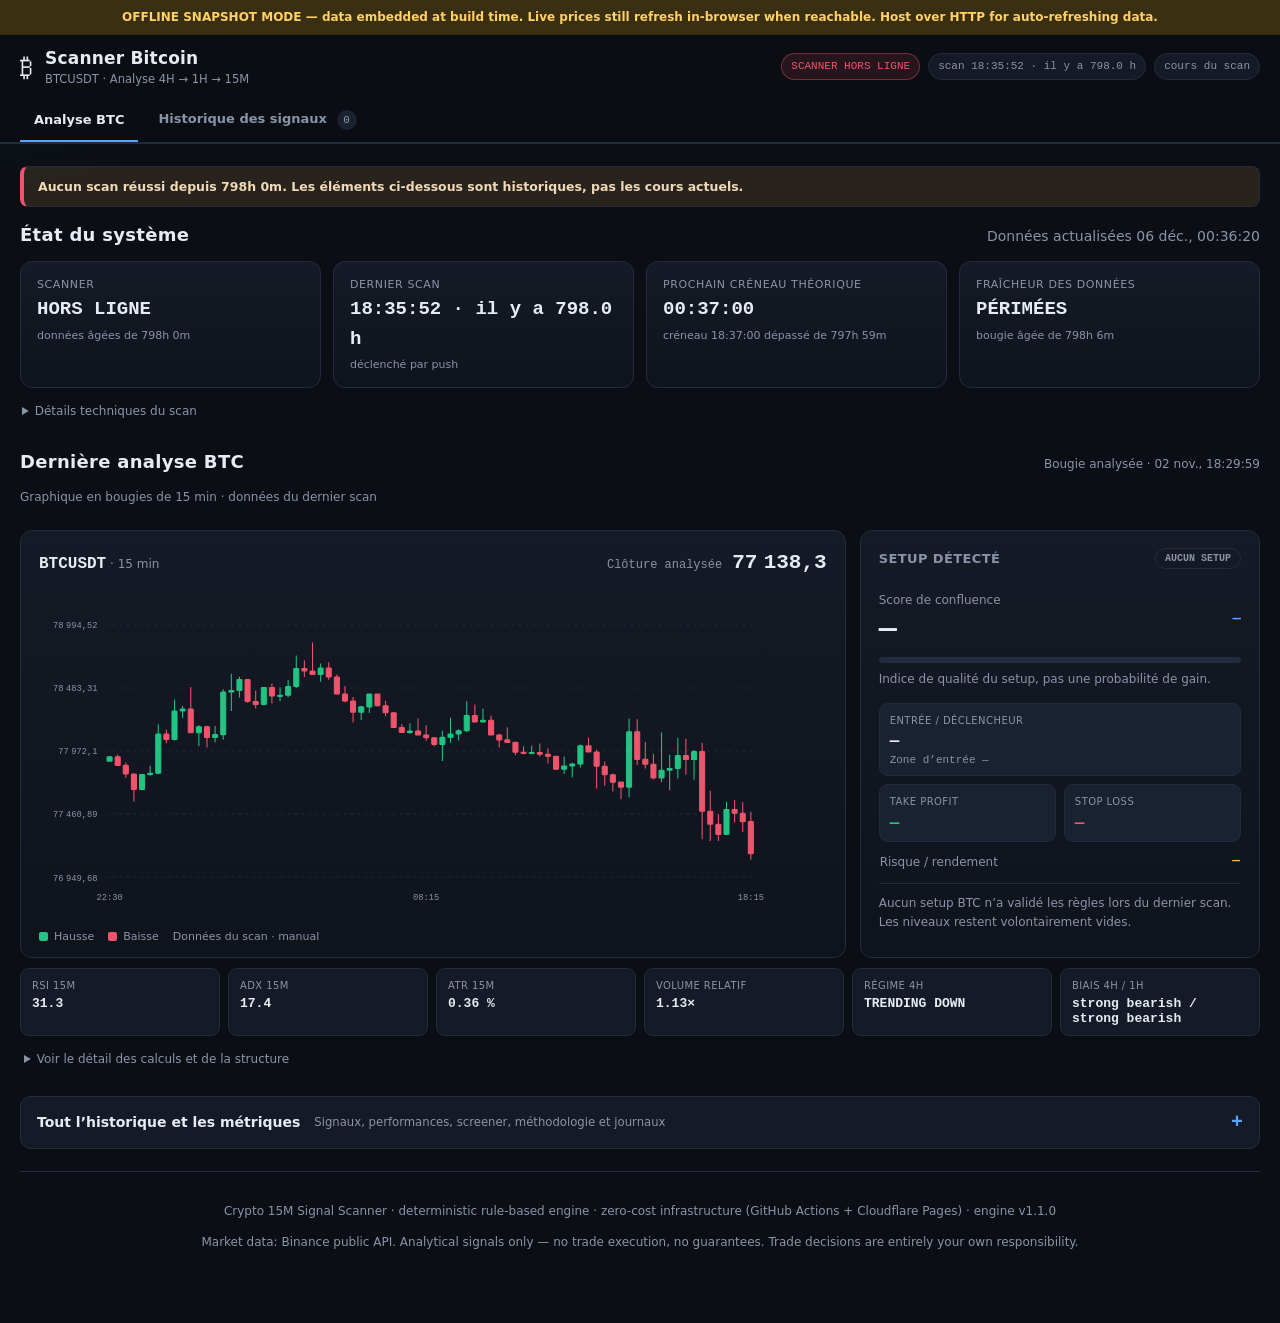
==== commit eea26abc: "chore(data): scan 2026-11-02T17:36Z" ====
--- a/frontend/dashboard-offline.html
+++ b/frontend/dashboard-offline.html
@@ -2,7 +2,7 @@
 <html lang="fr">
 <head>
 <meta charset="UTF-8">
-<meta http-equiv="Content-Security-Policy" content="default-src 'none'; script-src 'self' 'sha256-7pejgdlF19CEOGRExNLFHqhZOtPe+mBmDKXrt7aRz+k=' 'sha256-HPoOcUc74HVEPgcUVhHkHfVXBYF8ncg/iS+FL7OlJGg='; style-src 'self' 'unsafe-inline'; connect-src 'self' https://fapi.binance.com https://www.binance.com; img-src 'self' data:; font-src 'self'; manifest-src 'self'; base-uri 'none'; form-action 'none'; object-src 'none'; frame-src 'none'; worker-src 'none'">
+<meta http-equiv="Content-Security-Policy" content="default-src 'none'; script-src 'self' 'sha256-FEI+A3yzAOBbErC7lwaudOF7dZhJcHbmYFVlr3Cb91I=' 'sha256-HPoOcUc74HVEPgcUVhHkHfVXBYF8ncg/iS+FL7OlJGg='; style-src 'self' 'unsafe-inline'; connect-src 'self' https://fapi.binance.com https://www.binance.com; img-src 'self' data:; font-src 'self'; manifest-src 'self'; base-uri 'none'; form-action 'none'; object-src 'none'; frame-src 'none'; worker-src 'none'">
 <meta name="referrer" content="no-referrer">
 <meta name="viewport" content="width=device-width, initial-scale=1.0">
 <title>Scanner Bitcoin — Analyse BTCUSDT</title>
@@ -753,7 +753,7 @@
   </footer>
 </main>
 
-<script>window.__EMBEDDED_DATA__ = {"builtAt":1793640639154,"signals":{"generatedAt":1793640628561,"signals":[]},"status":{"systemOnline":true,"health":"HEALTHY","version":"1.1.0","lastScan":{"scheduledAt":1793640120000,"executedAt":1793640628561,"trigger":"push","jitterSeconds":508.6,"durationMs":10557,"status":"OK","universeSize":1,"universeSource":"manual","market":"manual","symbolsScanned":1,"symbolsValid":1,"dataFailures":0,"failedSymbols":[],"candidates":0,"signalsGenerated":0,"rejects":{"htf_conflict":1,"volume_thin":1},"rejectFunnel":[{"stage":"htf_conflict","rejected":1},{"stage":"volume_thin","rejected":1}],"apiStats":{"requests":10,"errors":4,"retries":3,"rateLimitHits":0,"lastError":"HTTP 451 geo-restricted host=fapi.binance.com","endpointUsed":"binance-futures-mirror","marketUsed":"futures"},"apiHealth":"FAILED","dataFreshness":{"label":"LIVE","newestCandleCloseMs":1793640599999,"ageSeconds":28.6},"activeSignals":0},"lastSuccessfulScan":1793640628561,"nextExpectedScanAt":1793641020000,"scanScheduleUtcMinutes":[7,22,37,52],"logs":[{"ts":1788059153282,"level":"info","msg":"rejected 1x: RSI 36.6 outside [45,74]"},{"ts":1788059153282,"level":"info","msg":"rejected 1x: volatility out of band (0.016%)"},{"ts":1788059153282,"level":"info","msg":"rejected 1x: relVol 0.29 \u003c min"},{"ts":1788059153282,"level":"info","msg":"no qualifying setups this scan -- zero signals generated"},{"ts":1788059713887,"level":"info","msg":"scan start v1.0.0 scheduled=1788059700000 actual=1788059713887 (jitter 13.9s)"},{"ts":1788059724285,"level":"info","msg":"universe: 100 symbols selected from 518 USDT perp candidates (binance-futures-mirror)"},{"ts":1788059733117,"level":"info","msg":"klines collected for 20/100 symbols"},{"ts":1788059741615,"level":"info","msg":"klines collected for 40/100 symbols"},{"ts":1788059751068,"level":"info","msg":"klines collected for 60/100 symbols"},{"ts":1788059759913,"level":"info","msg":"klines collected for 80/100 symbols"},{"ts":1788059768871,"level":"info","msg":"klines collected for 100/100 symbols"},{"ts":1788059769589,"level":"info","msg":"rejected 54x: HTF conflict (4H+1H oppose)"},{"ts":1788059769589,"level":"info","msg":"rejected 20x: HTF not aligned (4H=strong_bullish,1H=neutral)"},{"ts":1788059769589,"level":"info","msg":"rejected 13x: 4H regime RANGING"},{"ts":1788059769589,"level":"info","msg":"rejected 12x: HTF not aligned (4H=strong_bullish,1H=bearish)"},{"ts":1788059769589,"level":"info","msg":"rejected 10x: HTF not aligned (4H=neutral,1H=strong_bearish)"},{"ts":1788059769589,"level":"info","msg":"rejected 6x: HTF not aligned (4H=strong_bullish,1H=strong_bearish)"},{"ts":1788059769589,"level":"info","msg":"rejected 4x: no CHoCH/BOS after sweep"},{"ts":1788059769589,"level":"info","msg":"rejected 4x: HTF not aligned (4H=strong_bearish,1H=bullish)"},{"ts":1788059769589,"level":"info","msg":"rejected 3x: no displacement after structure event"},{"ts":1788059769589,"level":"info","msg":"rejected 2x: relVol 0.79 \u003c min"},{"ts":1788059769589,"level":"info","msg":"rejected 2x: ADX 13.6 \u003c min and not emerging"},{"ts":1788059769589,"level":"info","msg":"rejected 2x: RSI 41.7 outside [45,74]"},{"ts":1788059769589,"level":"info","msg":"rejected 2x: relVol 1.13 \u003c min"},{"ts":1788059769589,"level":"info","msg":"rejected 2x: HTF not aligned (4H=neutral,1H=strong_bullish)"},{"ts":1788059769589,"level":"info","msg":"rejected 2x: relVol 0.44 \u003c min"},{"ts":1788059769589,"level":"info","msg":"rejected 2x: HTF not aligned (4H=neutral,1H=neutral)"},{"ts":1788059769589,"level":"info","msg":"rejected 2x: HTF not aligned (4H=strong_bearish,1H=strong_bullish)"},{"ts":1788059769589,"level":"info","msg":"rejected 1x: relVol 0.55 \u003c min"},{"ts":1788059769589,"level":"info","msg":"rejected 1x: ADX 11.4 \u003c min and not emerging"},{"ts":1788059769589,"level":"info","msg":"rejected 1x: RSI 44.3 outside [45,74]"},{"ts":1788059769589,"level":"info","msg":"rejected 1x: RSI 34.7 outside [45,74]"},{"ts":1788059769589,"level":"info","msg":"rejected 1x: volatility out of band (5.026%)"},{"ts":1788059769589,"level":"info","msg":"rejected 1x: RSI 44.2 outside [45,74]"},{"ts":1788059769589,"level":"info","msg":"rejected 1x: volatility out of band (3.727%)"},{"ts":1788059769589,"level":"info","msg":"rejected 1x: volatility out of band (3.712%)"},{"ts":1788059769589,"level":"info","msg":"rejected 1x: volatility out of band (3.402%)"},{"ts":1788059769589,"level":"info","msg":"rejected 1x: RSI 42.7 outside [45,74]"},{"ts":1788059769589,"level":"info","msg":"rejected 1x: late entry (runup 3.9x ATR)"},{"ts":1788059769589,"level":"info","msg":"rejected 1x: RSI 44.6 outside [45,74]"},{"ts":1788059769589,"level":"info","msg":"rejected 1x: HTF not aligned (4H=strong_bearish,1H=neutral)"},{"ts":1788059769589,"level":"info","msg":"rejected 1x: RSI 66.3 outside [26,55]"},{"ts":1788059769589,"level":"info","msg":"rejected 1x: relVol 0.68 \u003c min"},{"ts":1788059769589,"level":"info","msg":"rejected 1x: RSI 83.2 outside [45,74]"},{"ts":1788059769589,"level":"info","msg":"rejected 1x: volatility out of band (3.059%)"},{"ts":1788059769589,"level":"info","msg":"rejected 1x: relVol 0.60 \u003c min"},{"ts":1788059769589,"level":"info","msg":"rejected 1x: relVol 0.49 \u003c min"},{"ts":1788059769589,"level":"info","msg":"rejected 1x: volatility out of band (3.037%)"},{"ts":1788059769589,"level":"info","msg":"rejected 1x: ADX 13.1 \u003c min and not emerging"},{"ts":1788059769589,"level":"info","msg":"rejected 1x: relVol 0.66 \u003c min"},{"ts":1788059769589,"level":"info","msg":"rejected 1x: ADX 10.3 \u003c min and not emerging"},{"ts":1788059769589,"level":"info","msg":"rejected 1x: relVol 0.70 \u003c min"},{"ts":1788059769589,"level":"info","msg":"rejected 1x: ADX 12.1 \u003c min and not emerging"},{"ts":1788059769589,"level":"info","msg":"rejected 1x: relVol 0.78 \u003c min"},{"ts":1788059769589,"level":"info","msg":"rejected 1x: RSI 75.6 outside [45,74]"},{"ts":1788059769589,"level":"info","msg":"rejected 1x: ADX 11.7 \u003c min and not emerging"},{"ts":1788059769589,"level":"info","msg":"rejected 1x: relVol 0.90 \u003c min"},{"ts":1788059769589,"level":"info","msg":"rejected 1x: relVol 0.76 \u003c min"},{"ts":1788059769589,"level":"info","msg":"rejected 1x: no liquidity sweep in window"},{"ts":1788059769589,"level":"info","msg":"rejected 1x: relVol 0.84 \u003c min"},{"ts":1788059769589,"level":"info","msg":"rejected 1x: RSI 34.1 outside [45,74]"},{"ts":1788059769589,"level":"info","msg":"rejected 1x: RSI 59.6 outside [26,55]"},{"ts":1788059769589,"level":"info","msg":"rejected 1x: RSI 40.4 outside [45,74]"},{"ts":1788059769589,"level":"info","msg":"rejected 1x: volatility out of band (3.291%)"},{"ts":1788059769589,"level":"info","msg":"rejected 1x: relVol 0.85 \u003c min"},{"ts":1788059769589,"level":"info","msg":"rejected 1x: RSI 26.5 outside [45,74]"},{"ts":1788059769589,"level":"info","msg":"rejected 1x: relVol 0.48 \u003c min"},{"ts":1788059769589,"level":"info","msg":"rejected 1x: RSI 77.4 outside [45,74]"},{"ts":1788059769589,"level":"info","msg":"rejected 1x: relVol 0.26 \u003c min"},{"ts":1788059769589,"level":"info","msg":"rejected 1x: relVol 0.94 \u003c min"},{"ts":1788059769589,"level":"info","msg":"rejected 1x: relVol 0.74 \u003c min"},{"ts":1788059769589,"level":"info","msg":"rejected 1x: RSI 43.4 outside [45,74]"},{"ts":1788059769589,"level":"info","msg":"rejected 1x: RSI 38.8 outside [45,74]"},{"ts":1788059769589,"level":"info","msg":"rejected 1x: RSI 29.8 outside [45,74]"},{"ts":1788059769589,"level":"info","msg":"rejected 1x: ADX 11.3 \u003c min and not emerging"},{"ts":1788059769589,"level":"info","msg":"rejected 1x: relVol 0.83 \u003c min"},{"ts":1788059769589,"level":"info","msg":"rejected 1x: relVol 0.80 \u003c min"},{"ts":1788059769589,"level":"info","msg":"rejected 1x: relVol 1.04 \u003c min"},{"ts":1788059769589,"level":"info","msg":"rejected 1x: relVol 0.65 \u003c min"},{"ts":1788059769589,"level":"info","msg":"rejected 1x: relVol 0.54 \u003c min"},{"ts":1788059769589,"level":"info","msg":"rejected 1x: RSI 28.2 outside [45,74]"},{"ts":1788059769589,"level":"info","msg":"rejected 1x: ADX 13.9 \u003c min and not emerging"},{"ts":1788059769589,"level":"info","msg":"rejected 1x: RSI 36.3 outside [45,74]"},{"ts":1788059769589,"level":"info","msg":"rejected 1x: volatility out of band (0.016%)"},{"ts":1788059769589,"level":"info","msg":"rejected 1x: RSI 42.2 outside [45,74]"},{"ts":1788059769589,"level":"info","msg":"rejected 1x: relVol 0.28 \u003c min"},{"ts":1788059769589,"level":"info","msg":"no qualifying setups this scan -- zero signals generated"},{"ts":1788067003292,"level":"info","msg":"scan start v1.1.0 scheduled=1788066900000 actual=1788067003291 (jitter 103.3s)"},{"ts":1788067013042,"level":"info","msg":"universe: 100 symbols selected from 518 USDT perp candidates (binance-futures-mirror)"},{"ts":1788067024128,"level":"info","msg":"klines collected for 20/100 symbols"},{"ts":1788067035074,"level":"info","msg":"klines collected for 40/100 symbols"},{"ts":1788067045621,"level":"info","msg":"klines collected for 60/100 symbols"},{"ts":1788067056771,"level":"info","msg":"klines collected for 80/100 symbols"},{"ts":1788067067688,"level":"info","msg":"klines collected for 100/100 symbols"},{"ts":1788067067929,"level":"info","msg":"derivatives: funding rates for 885 symbols"},{"ts":1788067071205,"level":"info","msg":"rejected 54x: HTF conflict (4H+1H oppose)"},{"ts":1788067071205,"level":"info","msg":"rejected 19x: HTF not aligned (4H=strong_bullish,1H=neutral)"},{"ts":1788067071205,"level":"info","msg":"rejected 14x: HTF not aligned (4H=strong_bullish,1H=bearish)"},{"ts":1788067071205,"level":"info","msg":"rejected 12x: 4H regime RANGING"},{"ts":1788067071205,"level":"info","msg":"rejected 9x: HTF not aligned (4H=neutral,1H=strong_bearish)"},{"ts":1788067071205,"level":"info","msg":"rejected 8x: no CHoCH/BOS after sweep"},{"ts":1788067071205,"level":"info","msg":"rejected 6x: HTF not aligned (4H=strong_bullish,1H=strong_bearish)"},{"ts":1788067071205,"level":"info","msg":"rejected 4x: HTF not aligned (4H=neutral,1H=neutral)"},{"ts":1788067071205,"level":"info","msg":"rejected 3x: relVol 1.05 \u003c min"},{"ts":1788067071205,"level":"info","msg":"rejected 2x: relVol 1.12 \u003c min"},{"ts":1788067071205,"level":"info","msg":"rejected 2x: relVol 0.83 \u003c min"},{"ts":1788067071205,"level":"info","msg":"rejected 2x: HTF not aligned (4H=strong_bearish,1H=bullish)"},{"ts":1788067071205,"level":"info","msg":"rejected 2x: no displacement after structure event"},{"ts":1788067071205,"level":"info","msg":"rejected 2x: relVol 0.77 \u003c min"},{"ts":1788067071205,"level":"info","msg":"rejected 2x: HTF not aligned (4H=neutral,1H=strong_bullish)"},{"ts":1788067071205,"level":"info","msg":"rejected 2x: ADX 13.9 \u003c min and not emerging"},{"ts":1788067071205,"level":"info","msg":"rejected 2x: HTF not aligned (4H=bullish,1H=strong_bearish)"},{"ts":1788067071205,"level":"info","msg":"rejected 2x: RSI 41.4 outside [45,74]"},{"ts":1788067071205,"level":"info","msg":"rejected 2x: HTF not aligned (4H=strong_bearish,1H=strong_bullish)"},{"ts":1788067071205,"level":"info","msg":"rejected 2x: RSI 44.5 outside [45,74]"},{"ts":1788067071205,"level":"info","msg":"rejected 1x: relVol 1.20 \u003c min"},{"ts":1788067071205,"level":"info","msg":"rejected 1x: RSI 42.2 outside [45,74]"},{"ts":1788067071205,"level":"info","msg":"rejected 1x: RSI 42.4 outside [45,74]"},{"ts":1788067071205,"level":"info","msg":"rejected 1x: volatility out of band (3.677%)"},{"ts":1788067071205,"level":"info","msg":"rejected 1x: volatility out of band (3.846%)"},{"ts":1788067071205,"level":"info","msg":"rejected 1x: relVol 0.90 \u003c min"},{"ts":1788067071205,"level":"info","msg":"rejected 1x: volatility out of band (3.895%)"},{"ts":1788067071205,"level":"info","msg":"rejected 1x: RSI 40.9 outside [45,74]"},{"ts":1788067071205,"level":"info","msg":"rejected 1x: volatility out of band (3.378%)"},{"ts":1788067071205,"level":"info","msg":"rejected 1x: RSI 40.2 outside [45,74]"},{"ts":1788067071205,"level":"info","msg":"rejected 1x: ADX 13.7 \u003c min and not emerging"},{"ts":1788067071205,"level":"info","msg":"rejected 1x: RSI 55.7 outside [26,55]"},{"ts":1788067071205,"level":"info","msg":"rejected 1x: volatility out of band (3.512%)"},{"ts":1788067071205,"level":"info","msg":"rejected 1x: relVol 0.73 \u003c min"},{"ts":1788067071205,"level":"info","msg":"rejected 1x: ADX 12.4 \u003c min and not emerging"},{"ts":1788067071205,"level":"info","msg":"rejected 1x: ADX 11.9 \u003c min and not emerging"},{"ts":1788067071205,"level":"info","msg":"rejected 1x: relVol 1.19 \u003c min"},{"ts":1788067071205,"level":"info","msg":"rejected 1x: relVol 0.95 \u003c min"},{"ts":1788067071205,"level":"info","msg":"rejected 1x: RSI 35.9 outside [45,74]"},{"ts":1788067071205,"level":"info","msg":"rejected 1x: volatility out of band (3.562%)"},{"ts":1788067071205,"level":"info","msg":"rejected 1x: RSI 75.1 outside [45,74]"},{"ts":1788067071205,"level":"info","msg":"rejected 1x: volatility out of band (3.225%)"},{"ts":1788067071205,"level":"info","msg":"rejected 1x: relVol 1.03 \u003c min"},{"ts":1788067071205,"level":"info","msg":"rejected 1x: ADX 10.1 \u003c min and not emerging"},{"ts":1788067071205,"level":"info","msg":"rejected 1x: relVol 0.65 \u003c min"},{"ts":1788067071205,"level":"info","msg":"rejected 1x: ADX 9.3 \u003c min and not emerging"},{"ts":1788067071205,"level":"info","msg":"rejected 1x: RSI 38.0 outside [45,74]"},{"ts":1788067071205,"level":"info","msg":"rejected 1x: relVol 0.63 \u003c min"},{"ts":1788067071205,"level":"info","msg":"rejected 1x: volatility out of band (3.805%)"},{"ts":1788067071205,"level":"info","msg":"rejected 1x: RSI 79.3 outside [45,74]"},{"ts":1788067071205,"level":"info","msg":"rejected 1x: relVol 0.93 \u003c min"},{"ts":1788067071205,"level":"info","msg":"rejected 1x: RSI 34.7 outside [45,74]"},{"ts":1788067071205,"level":"info","msg":"rejected 1x: RSI 58.0 outside [26,55]"},{"ts":1788067071205,"level":"info","msg":"rejected 1x: RSI 42.9 outside [45,74]"},{"ts":1788067071205,"level":"info","msg":"rejected 1x: volatility out of band (3.182%)"},{"ts":1788067071205,"level":"info","msg":"rejected 1x: no liquidity sweep in window"},{"ts":1788067071205,"level":"info","msg":"rejected 1x: HTF not aligned (4H=strong_bearish,1H=neutral)"},{"ts":1788067071205,"level":"info","msg":"rejected 1x: relVol 0.37 \u003c min"},{"ts":1788067071205,"level":"info","msg":"rejected 1x: relVol 1.00 \u003c min"},{"ts":1788067071205,"level":"info","msg":"rejected 1x: ADX 10.9 \u003c min and not emerging"},{"ts":1788067071205,"level":"info","msg":"rejected 1x: ADX 13.2 \u003c min and not emerging"},{"ts":1788067071205,"level":"info","msg":"rejected 1x: relVol 0.60 \u003c min"},{"ts":1788067071205,"level":"info","msg":"rejected 1x: relVol 1.09 \u003c min"},{"ts":1788067071205,"level":"info","msg":"rejected 1x: RSI 76.1 outside [45,74]"},{"ts":1788067071205,"level":"info","msg":"rejected 1x: ADX 11.0 \u003c min and not emerging"},{"ts":1788067071205,"level":"info","msg":"rejected 1x: RSI 39.6 outside [45,74]"},{"ts":1788067071205,"level":"info","msg":"rejected 1x: RSI 39.5 outside [45,74]"},{"ts":1788067071205,"level":"info","msg":"rejected 1x: RSI 43.3 outside [45,74]"},{"ts":1788067071205,"level":"info","msg":"rejected 1x: RSI 35.3 outside [45,74]"},{"ts":1788067071205,"level":"info","msg":"no qualifying setups this scan -- zero signals generated"},{"ts":1793623952424,"level":"info","msg":"scan start v1.1.0 scheduled=1793623500000 actual=1793623952412 (jitter 452.4s)"},{"ts":1793623954930,"level":"info","msg":"derivatives: funding rates for 945 symbols"},{"ts":1793623955353,"level":"info","msg":"rejected 1x htf_not_aligned (e.g. HTF not aligned (4H=strong_bearish,1H=neutral))"},{"ts":1793623955353,"level":"info","msg":"rejected 1x no_structure_event (e.g. no CHoCH/BOS after sweep)"},{"ts":1793623955353,"level":"info","msg":"no qualifying setups this scan -- zero signals generated"},{"ts":1793625854733,"level":"info","msg":"scan start v1.1.0 scheduled=1793625300000 actual=1793625854733 (jitter 554.7s)"},{"ts":1793625865496,"level":"info","msg":"derivatives: funding rates for 945 symbols"},{"ts":1793625865876,"level":"info","msg":"rejected 1x htf_not_aligned (e.g. HTF not aligned (4H=strong_bearish,1H=neutral))"},{"ts":1793625865876,"level":"info","msg":"rejected 1x no_displacement (e.g. no displacement after structure event)"},{"ts":1793625865876,"level":"info","msg":"no qualifying setups this scan -- zero signals generated"},{"ts":1793627602920,"level":"info","msg":"scan start v1.1.0 scheduled=1793627100000 actual=1793627602920 (jitter 502.9s)"},{"ts":1793627613565,"level":"info","msg":"derivatives: funding rates for 945 symbols"},{"ts":1793627613740,"level":"info","msg":"rejected 1x htf_not_aligned (e.g. HTF not aligned (4H=strong_bearish,1H=neutral))"},{"ts":1793627613740,"level":"info","msg":"rejected 1x momentum_rsi_out_of_band (e.g. RSI 56.2 outside [26,55])"},{"ts":1793627613740,"level":"info","msg":"no qualifying setups this scan -- zero signals generated"},{"ts":1793630253031,"level":"info","msg":"scan start v1.1.0 scheduled=1793629800000 actual=1793630253030 (jitter 453.0s)"},{"ts":1793630263342,"level":"info","msg":"derivatives: funding rates for 945 symbols"},{"ts":1793630263725,"level":"info","msg":"rejected 1x htf_not_aligned (e.g. HTF not aligned (4H=strong_bearish,1H=neutral))"},{"ts":1793630263725,"level":"info","msg":"rejected 1x volume_thin (e.g. relVol 0.96 \u003c 1.2)"},{"ts":1793630263725,"level":"info","msg":"no qualifying setups this scan -- zero signals generated"},{"ts":1793631109204,"level":"info","msg":"scan start v1.1.0 scheduled=1793630700000 actual=1793631109204 (jitter 409.2s)"},{"ts":1793631120105,"level":"info","msg":"derivatives: funding rates for 945 symbols"},{"ts":1793631120302,"level":"info","msg":"rejected 1x htf_not_aligned (e.g. HTF not aligned (4H=strong_bearish,1H=neutral))"},{"ts":1793631120302,"level":"info","msg":"rejected 1x no_structure_event (e.g. no CHoCH/BOS after sweep)"},{"ts":1793631120302,"level":"info","msg":"no qualifying setups this scan -- zero signals generated"},{"ts":1793634276632,"level":"info","msg":"scan start v1.1.0 scheduled=1793633820000 actual=1793634276632 (jitter 456.6s)"},{"ts":1793634287769,"level":"info","msg":"derivatives: funding rates for 945 symbols"},{"ts":1793634288017,"level":"info","msg":"rejected 1x htf_not_aligned (e.g. HTF not aligned (4H=strong_bearish,1H=neutral))"},{"ts":1793634288017,"level":"info","msg":"rejected 1x volume_thin (e.g. relVol 0.96 \u003c 1.2)"},{"ts":1793634288017,"level":"info","msg":"no qualifying setups this scan -- zero signals generated"},{"ts":1793640628562,"level":"info","msg":"scan start v1.1.0 scheduled=1793640120000 actual=1793640628561 (jitter 508.6s)"},{"ts":1793640638955,"level":"info","msg":"derivatives: funding rates for 945 symbols"},{"ts":1793640639119,"level":"info","msg":"rejected 1x htf_conflict (e.g. HTF conflict (4H=strong_bearish,1H=strong_bearish))"},{"ts":1793640639119,"level":"info","msg":"rejected 1x volume_thin (e.g. relVol 1.13 \u003c 1.2)"},{"ts":1793640639119,"level":"info","msg":"no qualifying setups this scan -- zero signals generated"}]},"snapshots":[{"ts":1788059098973,"universeSize":100,"source":"binance-futures-mirror","breadth":{"TRENDING_UP":63,"TRENDING_DOWN":11,"RANGING":16,"MIXED":10},"activeSignals":0,"signalsGenerated":0,"avgScore":null,"topVolume":[{"symbol":"BTCUSDT","quoteVolume":3667680887.19,"rank":1},{"symbol":"ETHUSDT","quoteVolume":2621999606.82,"rank":2},{"symbol":"SOLUSDT","quoteVolume":1210732771.17,"rank":3},{"symbol":"ZECUSDT","quoteVolume":887400547.25,"rank":4},{"symbol":"TRUMPUSDT","quoteVolume":774000443.15,"rank":5},{"symbol":"BTRUSDT","quoteVolume":483894692.46,"rank":6},{"symbol":"XRPUSDT","quoteVolume":481147132.99,"rank":7},{"symbol":"HYPEUSDT","quoteVolume":459456376.95,"rank":8},{"symbol":"PROMUSDT","quoteVolume":404908238.22,"rank":9},{"symbol":"4USDT","quoteVolume":268346479.11,"rank":10}]},{"ts":1788059713887,"universeSize":100,"source":"binance-futures-mirror","breadth":{"TRENDING_UP":63,"TRENDING_DOWN":11,"RANGING":16,"MIXED":10},"activeSignals":0,"signalsGenerated":0,"avgScore":null,"topVolume":[{"symbol":"BTCUSDT","quoteVolume":3668771042.78,"rank":1},{"symbol":"ETHUSDT","quoteVolume":2623764866.49,"rank":2},{"symbol":"SOLUSDT","quoteVolume":1206777477.53,"rank":3},{"symbol":"ZECUSDT","quoteVolume":886471229.31,"rank":4},{"symbol":"TRUMPUSDT","quoteVolume":772561085.45,"rank":5},{"symbol":"BTRUSDT","quoteVolume":486961852.18,"rank":6},{"symbol":"XRPUSDT","quoteVolume":480867418.51,"rank":7},{"symbol":"HYPEUSDT","quoteVolume":458458867.75,"rank":8},{"symbol":"PROMUSDT","quoteVolume":413999113.92,"rank":9},{"symbol":"4USDT","quoteVolume":270192175.24,"rank":10}]},{"ts":1788067003291,"universeSize":100,"source":"binance-futures-mirror","breadth":{"TRENDING_UP":65,"TRENDING_DOWN":11,"RANGING":15,"MIXED":9},"activeSignals":0,"signalsGenerated":0,"avgScore":null,"topVolume":[{"symbol":"BTCUSDT","quoteVolume":3660241456.52,"rank":1},{"symbol":"ETHUSDT","quoteVolume":2635302760.36,"rank":2},{"symbol":"SOLUSDT","quoteVolume":1174417395.88,"rank":3},{"symbol":"ZECUSDT","quoteVolume":886195291.87,"rank":4},{"symbol":"TRUMPUSDT","quoteVolume":622291845.44,"rank":5},{"symbol":"XRPUSDT","quoteVolume":474710648.51,"rank":6},{"symbol":"PROMUSDT","quoteVolume":474392467.72,"rank":7},{"symbol":"BTRUSDT","quoteVolume":472682656.07,"rank":8},{"symbol":"HYPEUSDT","quoteVolume":418579463.41,"rank":9},{"symbol":"4USDT","quoteVolume":307769375.86,"rank":10}]},{"ts":1793623952412,"universeSize":1,"source":"manual","breadth":{"TRENDING_UP":0,"TRENDING_DOWN":1,"RANGING":0,"MIXED":0},"activeSignals":0,"signalsGenerated":0,"avgScore":null,"topVolume":[{"symbol":"BTCUSDT","quoteVolume":0,"rank":1}]},{"ts":1793625854733,"universeSize":1,"source":"manual","breadth":{"TRENDING_UP":0,"TRENDING_DOWN":1,"RANGING":0,"MIXED":0},"activeSignals":0,"signalsGenerated":0,"avgScore":null,"topVolume":[{"symbol":"BTCUSDT","quoteVolume":0,"rank":1}]},{"ts":1793627602920,"universeSize":1,"source":"manual","breadth":{"TRENDING_UP":0,"TRENDING_DOWN":1,"RANGING":0,"MIXED":0},"activeSignals":0,"signalsGenerated":0,"avgScore":null,"topVolume":[{"symbol":"BTCUSDT","quoteVolume":0,"rank":1}]},{"ts":1793630253030,"universeSize":1,"source":"manual","breadth":{"TRENDING_UP":0,"TRENDING_DOWN":1,"RANGING":0,"MIXED":0},"activeSignals":0,"signalsGenerated":0,"avgScore":null,"topVolume":[{"symbol":"BTCUSDT","quoteVolume":0,"rank":1}]},{"ts":1793631109204,"universeSize":1,"source":"manual","breadth":{"TRENDING_UP":0,"TRENDING_DOWN":1,"RANGING":0,"MIXED":0},"activeSignals":0,"signalsGenerated":0,"avgScore":null,"topVolume":[{"symbol":"BTCUSDT","quoteVolume":0,"rank":1}]},{"ts":1793634276632,"universeSize":1,"source":"manual","breadth":{"TRENDING_UP":0,"TRENDING_DOWN":1,"RANGING":0,"MIXED":0},"activeSignals":0,"signalsGenerated":0,"avgScore":null,"topVolume":[{"symbol":"BTCUSDT","quoteVolume":0,"rank":1}]},{"ts":1793640628561,"universeSize":1,"source":"manual","breadth":{"TRENDING_UP":0,"TRENDING_DOWN":1,"RANGING":0,"MIXED":0},"activeSignals":0,"signalsGenerated":0,"avgScore":null,"topVolume":[{"symbol":"BTCUSDT","quoteVolume":0,"rank":1}]}],"screener":{"generatedAt":1793640628561,"universeSource":"manual","rows":[{"symbol":"BTCUSDT","rank":1,"price":77138.3,"bias1d":"strong_bullish","bias4h":"strong_bearish","bias1h":"strong_bearish","regime":"TRENDING_DOWN","rsi":31.3,"adx":17.4,"atrPercent":0.357,"relVolume":1.13,"fundingRatePct":0.01,"openInterest":98170.33}]},"performance":{"total":0,"waiting":0,"triggered":0,"wins":0,"losses":0,"expired":0,"ambiguous":0,"cancelled":0,"winRate":null,"resolvedTrades":0,"avgRr":null,"avgWinR":null,"profitFactor":null,"avgScore":null,"avgTimeToTpMs":null,"avgTimeToSlMs":null,"expectancyR":null,"sharpeR":null,"slippage":{"avgPct":null,"maxPct":null,"fills":0},"costsModelled":false,"avgCostR":null,"totalCostR":null,"netWins":null,"netLosses":null,"winRateNet":null,"expectancyNetR":null,"profitFactorNet":null,"maxWinningStreak":0,"maxLosingStreak":0,"maxDrawdownR":null,"monteCarlo":null,"scoreCalibration":{"A+":{"signals":0,"resolved":0,"wins":0,"losses":0,"winRate":null,"wilson95":{"lower":null,"upper":null}},"A":{"signals":0,"resolved":0,"wins":0,"losses":0,"winRate":null,"wilson95":{"lower":null,"upper":null}},"B+":{"signals":0,"resolved":0,"wins":0,"losses":0,"winRate":null,"wilson95":{"lower":null,"upper":null}}},"byDirection":{},"byQuality":{},"byRegime":{},"bySymbol":{},"byScoreRange":{},"window":{"since":null,"until":null,"signalsInWindow":0},"generatedAt":1793640628561,"disclaimer":"Win rate = wins / (wins + losses); waiting/expired/ambiguous/cancelled signals are excluded from the denominator. Gross figures (winRate, expectancyR, profitFactor, sharpeR, monteCarlo) EXCLUDE fees and funding; the *Net figures include them and are the ones to read. The confluence score is a quality ranking, not a probability. Past performance does not guarantee future results."},"chart":{"symbol":"BTCUSDT","timeframe":"15m","source":"manual","generatedAt":1793640628561,"lastClosedAt":1793640599999,"price":77138.3,"context":{"regime":"TRENDING_DOWN","bias1d":"strong_bullish","bias4h":"strong_bearish","bias1h":"strong_bearish","fundingRatePct":0.01,"openInterest":98170.33},"indicators":{"4h":{"ema20":78110.23033757966,"ema50":79042.11624952487,"ema200":81595.1673262752,"rsi":40.35968852122369,"adx":22.17825976260666,"plusDi":16.45292210713699,"minusDi":24.740216273199824,"atr":750.2064800154902,"atrPercent":0.9682219948085194,"relativeVolume":2.2774091839653963,"vwap":79220.30335238282},"1h":{"ema20":77917.9939020386,"ema50":77952.09080580043,"ema200":79082.69149702773,"rsi":36.1914859957093,"adx":15.41935937233066,"plusDi":13.30973573271605,"minusDi":21.368802577138617,"atr":364.67876568985105,"atrPercent":0.47075612675637113,"relativeVolume":1.7142479070482848,"vwap":77944.7386050767},"15m":{"ema20":77637.11172259541,"ema50":77849.4263613451,"ema200":77976.4654246004,"rsi":31.27711190704828,"adx":17.363184088605042,"plusDi":13.134516257408489,"minusDi":23.83875772002016,"atr":275.4164358224131,"atrPercent":0.35704239764476675,"relativeVolume":1.1263526828698092,"vwap":77835.2347693674}},"structure":{"4h":{"events":["StructureEvent(index=132, type='CHoCH_down', level=82751.1, swingIndex=124, trendAfter='down')","StructureEvent(index=144, type='BOS_down', level=82912.8, swingIndex=139, trendAfter='down')","StructureEvent(index=156, type='BOS_down', level=81637.7, swingIndex=153, trendAfter='down')","StructureEvent(index=171, type='CHoCH_up', level=82268.7, swingIndex=167, trendAfter='up')","StructureEvent(index=185, type='BOS_up', level=83420.0, swingIndex=180, trendAfter='up')","StructureEvent(index=204, type='CHoCH_down', level=80461.6, swingIndex=200, trendAfter='down')","StructureEvent(index=213, type='BOS_down', level=80059.0, swingIndex=209, trendAfter='down')","StructureEvent(index=224, type='CHoCH_up', level=80819.4, swingIndex=216, trendAfter='up')","StructureEvent(index=227, type='BOS_up', level=81270.6, swingIndex=224, trendAfter='up')","StructureEvent(index=236, type='CHoCH_down', level=79666.9, swingIndex=231, trendAfter='down')","StructureEvent(index=254, type='CHoCH_up', level=78231.3, swingIndex=251, trendAfter='up')","StructureEvent(index=258, type='CHoCH_down', level=77561.9, swingIndex=254, trendAfter='down')"],"sweeps":["Sweep(index=200, direction='bullish', level=80888.9, swingIndex=193, wick=427.3)","Sweep(index=203, direction='bullish', level=80461.6, swingIndex=200, wick=57.0)","Sweep(index=204, direction='bullish', level=79732.3, swingIndex=150, wick=553.7)","Sweep(index=212, direction='bullish', level=80059.0, swingIndex=209, wick=249.8)","Sweep(index=224, direction='bearish', level=80999.9, swingIndex=207, wick=270.7)","Sweep(index=224, direction='bearish', level=80920.0, swingIndex=211, wick=350.6)","Sweep(index=228, direction='bearish', level=80819.4, swingIndex=216, wick=484.0)","Sweep(index=228, direction='bearish', level=81270.6, swingIndex=224, wick=32.8)","Sweep(index=234, direction='bearish', level=81800.0, swingIndex=227, wick=98.7)","Sweep(index=234, direction='bearish', level=81759.0, swingIndex=230, wick=139.7)","Sweep(index=241, direction='bullish', level=76444.0, swingIndex=237, wick=174.0)","Sweep(index=256, direction='bearish', level=78231.3, swingIndex=251, wick=460.9)"],"displacements":["Displacement(index=86, direction='bullish', body=1095.300000000003, atr=676.5843462519562, strength=1.6189)","Displacement(index=99, direction='bearish', body=1402.7000000000116, atr=829.2359277964925, strength=1.6916)","Displacement(index=108, direction='bearish', body=1473.699999999997, atr=886.3681985549246, strength=1.6626)","Displacement(index=135, direction='bullish', body=1486.3999999999942, atr=839.558967322049, strength=1.7705)","Displacement(index=144, direction='bearish', body=1824.0999999999913, atr=931.0345106845655, strength=1.9592)","Displacement(index=170, direction='bullish', body=1237.1000000000058, atr=810.4677512675586, strength=1.5264)","Displacement(index=231, direction='bearish', body=1494.7999999999884, atr=818.0116495175965, strength=1.8274)","Displacement(index=234, direction='bullish', body=1613.9000000000087, atr=881.3032048069097, strength=1.8313)","Displacement(index=236, direction='bearish', body=2847.2999999999884, atr=1063.4655184304486, strength=2.6774)"],"equalHighs":[{"kind":"high","priceA":86683.9,"priceB":86664.9,"indexA":90,"indexB":96,"level":86674.4,"confirmIndex":98},{"kind":"high","priceA":84134.2,"priceB":84117.6,"indexA":137,"indexB":143,"level":84125.9,"confirmIndex":145},{"kind":"high","priceA":82008.7,"priceB":82035.3,"indexA":195,"indexB":198,"level":82022.0,"confirmIndex":200},{"kind":"high","priceA":81800.0,"priceB":81759.0,"indexA":227,"indexB":230,"level":81779.5,"confirmIndex":232}],"equalLows":[{"kind":"low","priceA":82851.5,"priceB":82901.3,"indexA":55,"indexB":58,"level":82876.4,"confirmIndex":60},{"kind":"low","priceA":80780.0,"priceB":80751.0,"indexA":157,"indexB":164,"level":80765.5,"confirmIndex":166},{"kind":"low","priceA":79429.0,"priceB":79468.3,"indexA":216,"indexB":221,"level":79448.65,"confirmIndex":223}],"fvgs":["FVG(index=171, direction='bullish', bottom=81244.1, top=81978.2, size=734.0999999999913, midpoint=81611.15, mitigatedIndex=174, invalidatedIndex=177)","FVG(index=172, direction='bullish', bottom=82200.0, top=82450.0, size=250.0, midpoint=82325.0, mitigatedIndex=173, invalidatedIndex=173)","FVG(index=181, direction='bullish', bottom=81626.4, top=82308.0, size=681.6000000000058, midpoint=81967.2, mitigatedIndex=190, invalidatedIndex=191)","FVG(index=187, direction='bullish', bottom=83686.2, top=84135.9, size=449.6999999999971, midpoint=83911.04999999999, mitigatedIndex=188, invalidatedIndex=189)","FVG(index=190, direction='bearish', bottom=82955.0, top=84019.2, size=1064.199999999997, midpoint=83487.1, mitigatedIndex=None, invalidatedIndex=None)","FVG(index=191, direction='bearish', bottom=82227.6, top=82624.1, size=396.5, midpoint=82425.85, mitigatedIndex=None, invalidatedIndex=None)","FVG(index=207, direction='bullish', bottom=80620.1, top=80739.2, size=119.09999999999127, midpoint=80679.65, mitigatedIndex=208, invalidatedIndex=208)","FVG(index=213, direction='bearish', bottom=80356.6, top=80487.5, size=130.89999999999418, midpoint=80422.05, mitigatedIndex=215, invalidatedIndex=215)","FVG(index=223, direction='bullish', bottom=80132.2, top=80413.3, size=281.1000000000058, midpoint=80272.75, mitigatedIndex=228, invalidatedIndex=231)","FVG(index=232, direction='bearish', bottom=80497.7, top=80945.0, size=447.3000000000029, midpoint=80721.35, mitigatedIndex=234, invalidatedIndex=234)","FVG(index=235, direction='bullish', bottom=80345.0, top=80549.9, size=204.89999999999418, midpoint=80447.45, mitigatedIndex=236, invalidatedIndex=236)","FVG(index=237, direction='bearish', bottom=78242.4, top=80549.9, size=2307.5, midpoint=79396.15, mitigatedIndex=238, invalidatedIndex=None)"],"orderBlocks":["OrderBlock(index=234, direction='bearish', bottom=79878.5, top=81898.7, displacementIndex=236, bosIndex=236, mitigatedIndex=None, invalidatedIndex=None)","OrderBlock(index=169, direction='bullish', bottom=80752.9, top=81244.1, displacementIndex=170, bosIndex=171, mitigatedIndex=177, invalidatedIndex=202)","OrderBlock(index=141, direction='bearish', bottom=83125.7, top=83942.1, displacementIndex=144, bosIndex=144, mitigatedIndex=172, invalidatedIndex=186)","OrderBlock(index=95, direction='bearish', bottom=85500.1, top=86349.3, displacementIndex=99, bosIndex=99, mitigatedIndex=None, invalidatedIndex=None)"]},"1h":{"events":["StructureEvent(index=153, type='BOS_up', level=80483.4, swingIndex=150, trendAfter='up')","StructureEvent(index=159, type='BOS_up', level=80807.2, swingIndex=155, trendAfter='up')","StructureEvent(index=170, type='BOS_up', level=81199.9, swingIndex=165, trendAfter='up')","StructureEvent(index=174, type='CHoCH_down', level=80822.6, swingIndex=168, trendAfter='down')","StructureEvent(index=187, type='BOS_down', level=80355.4, swingIndex=178, trendAfter='down')","StructureEvent(index=200, type='CHoCH_up', level=80345.0, swingIndex=196, trendAfter='up')","StructureEvent(index=206, type='CHoCH_down', level=79878.5, swingIndex=199, trendAfter='down')","StructureEvent(index=209, type='BOS_down', level=78210.3, swingIndex=206, trendAfter='down')","StructureEvent(index=261, type='CHoCH_up', level=77722.6, swingIndex=256, trendAfter='up')","StructureEvent(index=263, type='BOS_up', level=77868.0, swingIndex=260, trendAfter='up')","StructureEvent(index=281, type='BOS_up', level=78134.0, swingIndex=275, trendAfter='up')","StructureEvent(index=293, type='CHoCH_down', level=77891.4, swingIndex=289, trendAfter='down')"],"sweeps":["Sweep(index=251, direction='bearish', level=77723.3, swingIndex=246, wick=30.0)","Sweep(index=259, direction='bearish', level=77722.6, swingIndex=256, wick=11.9)","Sweep(index=260, direction='bearish', level=77753.3, swingIndex=251, wick=114.7)","Sweep(index=268, direction='bearish', level=78081.3, swingIndex=225, wick=43.1)","Sweep(index=270, direction='bearish', level=77868.0, swingIndex=260, wick=119.1)","Sweep(index=277, direction='bullish', level=77715.1, swingIndex=270, wick=137.5)","Sweep(index=280, direction='bullish', level=77577.6, swingIndex=277, wick=15.7)","Sweep(index=282, direction='bearish', level=78231.3, swingIndex=267, wick=257.5)","Sweep(index=285, direction='bearish', level=78776.5, swingIndex=216, wick=77.0)","Sweep(index=295, direction='bullish', level=77891.4, swingIndex=289, wick=311.4)","Sweep(index=297, direction='bullish', level=77333.4, swingIndex=249, wick=77.4)","Sweep(index=297, direction='bullish', level=77395.8, swingIndex=255, wick=139.8)"],"displacements":["Displacement(index=19, direction='bearish', body=801.6999999999971, atr=470.89501601142047, strength=1.7025)","Displacement(index=127, direction='bearish', body=628.2000000000116, atr=411.30062380179476, strength=1.5273)","Displacement(index=128, direction='bullish', body=713.5, atr=442.9505792445233, strength=1.6108)","Displacement(index=174, direction='bearish', body=590.0, atr=333.13111099432587, strength=1.7711)","Displacement(index=187, direction='bearish', body=1091.6000000000058, atr=441.16239789953113, strength=2.4744)","Displacement(index=200, direction='bullish', body=880.1999999999971, atr=440.1421274829291, strength=1.9998)","Displacement(index=206, direction='bearish', body=1990.2999999999884, atr=616.6544760412529, strength=3.2276)","Displacement(index=281, direction='bullish', body=521.6999999999971, atr=245.84802729892357, strength=2.122)"],"equalHighs":[{"kind":"high","priceA":80548.8,"priceB":80540.2,"indexA":123,"indexB":126,"level":80544.5,"confirmIndex":128},{"kind":"high","priceA":81800.0,"priceB":81759.0,"indexA":170,"indexB":182,"level":81779.5,"confirmIndex":184},{"kind":"high","priceA":77723.3,"priceB":77753.3,"indexA":246,"indexB":251,"level":77738.3,"confirmIndex":253},{"kind":"high","priceA":78144.4,"priceB":78134.0,"indexA":272,"indexB":275,"level":78139.2,"confirmIndex":277}],"equalLows":[{"kind":"low","priceA":80387.9,"priceB":80355.4,"indexA":175,"indexB":178,"level":80371.65,"confirmIndex":180},{"kind":"low","priceA":77577.6,"priceB":77561.9,"indexA":277,"indexB":280,"level":77569.75,"confirmIndex":282}],"fvgs":["FVG(index=204, direction='bearish', bottom=80912.1, top=81137.6, size=225.5, midpoint=81024.85, mitigatedIndex=205, invalidatedIndex=None)","FVG(index=207, direction='bearish', bottom=79765.3, top=80735.0, size=969.6999999999971, midpoint=80250.15, mitigatedIndex=None, invalidatedIndex=None)","FVG(index=210, direction='bearish', bottom=78242.4, top=78600.1, size=357.70000000001164, midpoint=78421.25, mitigatedIndex=214, invalidatedIndex=215)","FVG(index=211, direction='bearish', bottom=77342.8, top=77868.4, size=525.5999999999913, midpoint=77605.6, mitigatedIndex=212, invalidatedIndex=213)","FVG(index=214, direction='bullish', bottom=77535.2, top=77889.9, size=354.6999999999971, midpoint=77712.54999999999, mitigatedIndex=218, invalidatedIndex=219)","FVG(index=218, direction='bearish', bottom=78200.0, top=78377.9, size=177.89999999999418, midpoint=78288.95, mitigatedIndex=266, invalidatedIndex=281)","FVG(index=220, direction='bearish', bottom=77800.0, top=77868.0, size=68.0, midpoint=77834.0, mitigatedIndex=221, invalidatedIndex=225)","FVG(index=234, direction='bullish', bottom=76973.8, top=77220.3, size=246.5, midpoint=77097.05, mitigatedIndex=237, invalidatedIndex=None)","FVG(index=259, direction='bullish', bottom=77545.0, top=77610.0, size=65.0, midpoint=77577.5, mitigatedIndex=260, invalidatedIndex=297)","FVG(index=264, direction='bullish', bottom=77813.0, top=77845.4, size=32.39999999999418, midpoint=77829.2, mitigatedIndex=265, invalidatedIndex=265)","FVG(index=277, direction='bearish', bottom=77869.6, top=77928.0, size=58.39999999999418, midpoint=77898.8, mitigatedIndex=278, invalidatedIndex=279)","FVG(index=282, direction='bullish', bottom=77878.8, top=78000.0, size=121.19999999999709, midpoint=77939.4, mitigatedIndex=289, invalidatedIndex=293)"],"orderBlocks":["OrderBlock(index=280, direction='bullish', bottom=77561.9, top=77878.8, displacementIndex=281, bosIndex=281, mitigatedIndex=293, invalidatedIndex=297)","OrderBlock(index=201, direction='bearish', bottom=81155.4, top=81898.7, displacementIndex=206, bosIndex=206, mitigatedIndex=None, invalidatedIndex=None)","OrderBlock(index=198, direction='bullish', bottom=79982.9, top=80236.2, displacementIndex=200, bosIndex=200, mitigatedIndex=206, invalidatedIndex=206)","OrderBlock(index=185, direction='bearish', bottom=81114.7, top=81333.0, displacementIndex=187, bosIndex=187, mitigatedIndex=200, invalidatedIndex=201)","OrderBlock(index=171, direction='bearish', bottom=81311.5, top=81527.7, displacementIndex=174, bosIndex=174, mitigatedIndex=181, invalidatedIndex=181)"]},"15m":{"events":["StructureEvent(index=405, type='CHoCH_down', level=77929.3, swingIndex=397, trendAfter='down')","StructureEvent(index=421, type='BOS_down', level=77795.6, swingIndex=418, trendAfter='down')","StructureEvent(index=425, type='CHoCH_up', level=77943.0, swingIndex=420, trendAfter='up')","StructureEvent(index=435, type='BOS_up', level=78488.8, swingIndex=429, trendAfter='up')","StructureEvent(index=442, type='BOS_up', level=78598.0, swingIndex=434, trendAfter='up')","StructureEvent(index=449, type='CHoCH_down', level=78316.7, swingIndex=437, trendAfter='down')","StructureEvent(index=454, type='BOS_down', level=78203.3, swingIndex=449, trendAfter='down')","StructureEvent(index=463, type='CHoCH_up', level=78234.8, swingIndex=457, trendAfter='up')","StructureEvent(index=473, type='CHoCH_down', level=77938.6, swingIndex=469, trendAfter='down')","StructureEvent(index=481, type='BOS_down', level=77756.3, swingIndex=476, trendAfter='down')","StructureEvent(index=483, type='CHoCH_up', level=78080.0, swingIndex=478, trendAfter='up')","StructureEvent(index=492, type='CHoCH_down', level=77655.4, swingIndex=488, trendAfter='down')"],"sweeps":["Sweep(index=460, direction='bullish', level=78000.0, swingIndex=431, wick=108.6)","Sweep(index=461, direction='bearish', level=78234.8, swingIndex=457, wick=7.3)","Sweep(index=463, direction='bullish', level=78203.3, swingIndex=449, wick=76.3)","Sweep(index=472, direction='bullish', level=77938.6, swingIndex=469, wick=12.1)","Sweep(index=473, direction='bearish', level=77943.0, swingIndex=420, wick=51.0)","Sweep(index=473, direction='bullish', level=77891.4, swingIndex=460, wick=19.9)","Sweep(index=478, direction='bearish', level=78033.9, swingIndex=472, wick=46.1)","Sweep(index=479, direction='bullish', level=77756.3, swingIndex=476, wick=88.7)","Sweep(index=484, direction='bearish', level=78080.0, swingIndex=478, wick=150.0)","Sweep(index=492, direction='bullish', level=77333.4, swingIndex=297, wick=77.4)","Sweep(index=492, direction='bullish', level=77395.8, swingIndex=321, wick=139.8)","Sweep(index=492, direction='bullish', level=77458.4, swingIndex=331, wick=202.4)"],"displacements":["Displacement(index=201, direction='bullish', body=506.3999999999942, atr=335.2531760228735, strength=1.5105)","Displacement(index=283, direction='bullish', body=152.0, atr=97.810194547865, strength=1.554)","Displacement(index=324, direction='bullish', body=133.20000000001164, atr=74.06601326017858, strength=1.7984)","Displacement(index=328, direction='bearish', body=116.39999999999418, atr=76.7726365244685, strength=1.5162)","Displacement(index=367, direction='bullish', body=174.0, atr=96.38246973013688, strength=1.8053)","Displacement(index=370, direction='bearish', body=172.79999999998836, atr=107.66621209807163, strength=1.605)","Displacement(index=409, direction='bearish', body=164.6999999999971, atr=97.81521720493312, strength=1.6838)","Displacement(index=425, direction='bullish', body=317.8999999999942, atr=123.52918898932369, strength=2.5735)","Displacement(index=427, direction='bullish', body=230.29999999998836, atr=137.4914945877336, strength=1.675)","Displacement(index=433, direction='bullish', body=345.3000000000029, atr=170.7820612584254, strength=2.0219)","Displacement(index=483, direction='bullish', body=448.1999999999971, atr=182.7341449674217, strength=2.4527)","Displacement(index=492, direction='bearish', body=485.3000000000029, atr=270.73063055044315, strength=1.7926)"],"equalHighs":[{"kind":"high","priceA":80731.9,"priceB":80726.8,"indexA":10,"indexB":16,"level":80729.35,"confirmIndex":18},{"kind":"high","priceA":81417.9,"priceB":81397.4,"indexA":34,"indexB":39,"level":81407.65,"confirmIndex":41},{"kind":"high","priceA":81333.0,"priceB":81344.0,"indexA":42,"indexB":45,"level":81338.5,"confirmIndex":47},{"kind":"high","priceA":80241.8,"priceB":80236.2,"indexA":92,"indexB":95,"level":80239.0,"confirmIndex":97},{"kind":"high","priceA":80912.1,"priceB":80916.8,"indexA":118,"indexB":123,"level":80914.45,"confirmIndex":125}],"equalLows":[{"kind":"low","priceA":81105.4,"priceB":81100.5,"indexA":35,"indexB":38,"level":81102.95,"confirmIndex":40},{"kind":"low","priceA":81100.5,"priceB":81114.7,"indexA":38,"indexB":41,"level":81107.6,"confirmIndex":43},{"kind":"low","priceA":77366.4,"priceB":77369.0,"indexA":277,"indexB":280,"level":77367.7,"confirmIndex":282},{"kind":"low","priceA":77512.0,"priceB":77510.5,"indexA":305,"indexB":316,"level":77511.25,"confirmIndex":318}],"fvgs":["FVG(index=449, direction='bearish', bottom=78409.7, top=78435.2, size=25.5, midpoint=78422.45, mitigatedIndex=451, invalidatedIndex=451)","FVG(index=450, direction='bearish', bottom=78338.9, top=78368.0, size=29.10000000000582, midpoint=78353.45, mitigatedIndex=451, invalidatedIndex=451)","FVG(index=454, direction='bearish', bottom=78288.9, top=78333.5, size=44.60000000000582, midpoint=78311.2, mitigatedIndex=463, invalidatedIndex=463)","FVG(index=455, direction='bearish', bottom=78188.9, top=78256.0, size=67.10000000000582, midpoint=78222.45, mitigatedIndex=456, invalidatedIndex=463)","FVG(index=459, direction='bearish', bottom=78082.0, top=78102.0, size=20.0, midpoint=78092.0, mitigatedIndex=460, invalidatedIndex=460)","FVG(index=464, direction='bullish', bottom=78148.6, top=78205.5, size=56.89999999999418, midpoint=78177.05, mitigatedIndex=466, invalidatedIndex=466)","FVG(index=467, direction='bearish', bottom=78111.8, top=78207.5, size=95.69999999999709, midpoint=78159.65, mitigatedIndex=468, invalidatedIndex=483)","FVG(index=470, direction='bearish', bottom=78009.6, top=78041.9, size=32.29999999998836, midpoint=78025.75, mitigatedIndex=471, invalidatedIndex=478)","FVG(index=478, direction='bullish', bottom=77876.8, top=77964.2, size=87.39999999999418, midpoint=77920.5, mitigatedIndex=479, invalidatedIndex=479)","FVG(index=480, direction='bearish', bottom=77886.3, top=77964.2, size=77.89999999999418, midpoint=77925.25, mitigatedIndex=483, invalidatedIndex=483)","FVG(index=484, direction='bullish', bottom=77719.5, top=77858.4, size=138.89999999999418, midpoint=77788.95, mitigatedIndex=485, invalidatedIndex=487)","FVG(index=493, direction='bearish', bottom=77650.2, top=77738.8, size=88.60000000000582, midpoint=77694.5, mitigatedIndex=None, invalidatedIndex=None)"],"orderBlocks":["OrderBlock(index=491, direction='bearish', bottom=77738.8, top=77979.4, displacementIndex=492, bosIndex=492, mitigatedIndex=None, invalidatedIndex=None)","OrderBlock(index=482, direction='bullish', bottom=77580.0, top=77719.5, displacementIndex=483, bosIndex=483, mitigatedIndex=487, invalidatedIndex=492)","OrderBlock(index=431, direction='bullish', bottom=78000.0, top=78176.9, displacementIndex=433, bosIndex=435, mitigatedIndex=454, invalidatedIndex=469)","OrderBlock(index=422, direction='bullish', bottom=77561.9, top=77785.5, displacementIndex=425, bosIndex=425, mitigatedIndex=475, invalidatedIndex=492)","OrderBlock(index=365, direction='bullish', bottom=77868.0, top=77968.6, displacementIndex=367, bosIndex=367, mitigatedIndex=370, invalidatedIndex=382)","OrderBlock(index=321, direction='bullish', bottom=77395.8, top=77524.3, displacementIndex=324, bosIndex=324, mitigatedIndex=328, invalidatedIndex=493)","OrderBlock(index=280, direction='bullish', bottom=77369.0, top=77455.6, displacementIndex=283, bosIndex=283, mitigatedIndex=289, invalidatedIndex=494)","OrderBlock(index=197, direction='bullish', bottom=76719.0, top=77154.2, displacementIndex=201, bosIndex=201, mitigatedIndex=208, invalidatedIndex=215)"]}},"candles":[{"openTime":1793554200000,"closeTime":1793555099999,"open":78104.0,"high":78110.0,"low":78038.9,"close":78038.9,"volume":153.354},{"openTime":1793555100000,"closeTime":1793555999999,"open":78039.0,"high":78048.9,"low":77928.0,"close":77948.8,"volume":335.104},{"openTime":1793556000000,"closeTime":1793556899999,"open":77948.8,"high":77960.8,"low":77906.0,"close":77928.0,"volume":406.239},{"openTime":1793556900000,"closeTime":1793557799999,"open":77928.0,"high":77946.0,"low":77902.0,"close":77911.3,"volume":229.018},{"openTime":1793557800000,"closeTime":1793558699999,"open":77911.4,"high":77940.0,"low":77908.0,"close":77925.7,"volume":185.865},{"openTime":1793558700000,"closeTime":1793559599999,"open":77925.6,"high":77939.9,"low":77830.6,"close":77852.9,"volume":456.52},{"openTime":1793559600000,"closeTime":1793560499999,"open":77852.9,"high":77869.6,"low":77577.6,"close":77688.2,"volume":2960.168},{"openTime":1793560500000,"closeTime":1793561399999,"open":77688.2,"high":77818.9,"low":77660.6,"close":77792.0,"volume":682.51},{"openTime":1793561400000,"closeTime":1793562299999,"open":77792.0,"high":77805.5,"low":77706.0,"close":77749.5,"volume":307.381},{"openTime":1793562300000,"closeTime":1793563199999,"open":77749.5,"high":77789.0,"low":77691.8,"close":77770.6,"volume":267.044},{"openTime":1793563200000,"closeTime":1793564099999,"open":77770.6,"high":77820.0,"low":77734.6,"close":77748.3,"volume":303.042},{"openTime":1793564100000,"closeTime":1793564999999,"open":77748.4,"high":77771.1,"low":77680.0,"close":77771.1,"volume":371.325},{"openTime":1793565000000,"closeTime":1793565899999,"open":77771.1,"high":77861.8,"low":77771.0,"close":77839.2,"volume":201.466},{"openTime":1793565900000,"closeTime":1793566799999,"open":77839.2,"high":77893.1,"low":77839.1,"close":77871.4,"volume":152.39},{"openTime":1793566800000,"closeTime":1793567699999,"open":77871.5,"high":77922.2,"low":77852.6,"close":77871.5,"volume":252.826},{"openTime":1793567700000,"closeTime":1793568599999,"open":77871.5,"high":77890.1,"low":77795.6,"close":77890.0,"volume":217.854},{"openTime":1793568600000,"closeTime":1793569499999,"open":77890.0,"high":77925.1,"low":77890.0,"close":77925.1,"volume":162.075},{"openTime":1793569500000,"closeTime":1793570399999,"open":77925.1,"high":77943.0,"low":77855.4,"close":77855.6,"volume":247.506},{"openTime":1793570400000,"closeTime":1793571299999,"open":77855.6,"high":77878.8,"low":77753.2,"close":77785.5,"volume":405.099},{"openTime":1793571300000,"closeTime":1793572199999,"open":77785.5,"high":77785.5,"low":77561.9,"close":77660.0,"volume":806.442},{"openTime":1793572200000,"closeTime":1793573099999,"open":77660.0,"high":77781.6,"low":77653.9,"close":77781.6,"volume":450.607},{"openTime":1793573100000,"closeTime":1793573999999,"open":77781.6,"high":77851.9,"low":77770.3,"close":77791.4,"volume":176.599},{"openTime":1793574000000,"closeTime":1793574899999,"open":77791.3,"high":78188.6,"low":77784.4,"close":78109.2,"volume":1543.693},{"openTime":1793574900000,"closeTime":1793575799999,"open":78109.2,"high":78146.0,"low":78035.5,"close":78066.1,"volume":565.979},{"openTime":1793575800000,"closeTime":1793576699999,"open":78066.1,"high":78388.0,"low":78056.9,"close":78296.4,"volume":2305.643},{"openTime":1793576700000,"closeTime":1793577599999,"open":78296.4,"high":78336.9,"low":78242.0,"close":78313.0,"volume":528.192},{"openTime":1793577600000,"closeTime":1793578499999,"open":78313.0,"high":78488.8,"low":78120.0,"close":78120.0,"volume":2213.16},{"openTime":1793578500000,"closeTime":1793579399999,"open":78120.0,"high":78180.8,"low":78010.9,"close":78169.3,"volume":1246.303},{"openTime":1793579400000,"closeTime":1793580299999,"open":78169.5,"high":78176.9,"low":78000.0,"close":78081.4,"volume":568.987},{"openTime":1793580300000,"closeTime":1793581199999,"open":78081.4,"high":78174.2,"low":78043.1,"close":78104.8,"volume":671.868},{"openTime":1793581200000,"closeTime":1793582099999,"open":78104.8,"high":78473.2,"low":78066.2,"close":78450.1,"volume":1538.564},{"openTime":1793582100000,"closeTime":1793582999999,"open":78450.1,"high":78598.0,"low":78297.4,"close":78462.8,"volume":1880.243},{"openTime":1793583000000,"closeTime":1793583899999,"open":78462.8,"high":78575.0,"low":78406.7,"close":78551.9,"volume":929.503},{"openTime":1793583900000,"closeTime":1793584799999,"open":78551.8,"high":78551.9,"low":78363.2,"close":78373.4,"volume":674.623},{"openTime":1793584800000,"closeTime":1793585699999,"open":78373.4,"high":78462.0,"low":78316.7,"close":78350.0,"volume":690.431},{"openTime":1793585700000,"closeTime":1793586599999,"open":78350.0,"high":78488.0,"low":78341.1,"close":78488.0,"volume":414.803},{"openTime":1793586600000,"closeTime":1793587499999,"open":78487.9,"high":78520.0,"low":78356.6,"close":78418.9,"volume":484.705},{"openTime":1793587500000,"closeTime":1793588399999,"open":78418.9,"high":78487.9,"low":78376.3,"close":78424.3,"volume":456.33},{"openTime":1793588400000,"closeTime":1793589299999,"open":78424.3,"high":78548.0,"low":78407.6,"close":78495.4,"volume":488.625},{"openTime":1793589300000,"closeTime":1793590199999,"open":78495.5,"high":78745.9,"low":78482.5,"close":78642.0,"volume":2007.418},{"openTime":1793590200000,"closeTime":1793591099999,"open":78642.1,"high":78706.6,"low":78571.7,"close":78621.0,"volume":1228.998},{"openTime":1793591100000,"closeTime":1793591999999,"open":78621.0,"high":78853.5,"low":78588.0,"close":78593.3,"volume":2719.834},{"openTime":1793592000000,"closeTime":1793592899999,"open":78593.3,"high":78682.8,"low":78533.4,"close":78645.0,"volume":934.034},{"openTime":1793592900000,"closeTime":1793593799999,"open":78645.0,"high":78692.2,"low":78550.0,"close":78571.9,"volume":564.102},{"openTime":1793593800000,"closeTime":1793594699999,"open":78571.9,"high":78593.3,"low":78435.2,"close":78435.3,"volume":898.975},{"openTime":1793594700000,"closeTime":1793595599999,"open":78435.2,"high":78496.8,"low":78368.0,"close":78377.0,"volume":710.988},{"openTime":1793595600000,"closeTime":1793596499999,"open":78377.0,"high":78409.7,"low":78203.3,"close":78286.7,"volume":1141.273},{"openTime":1793596500000,"closeTime":1793597399999,"open":78286.7,"high":78338.9,"low":78224.0,"close":78330.0,"volume":709.073},{"openTime":1793597400000,"closeTime":1793598299999,"open":78330.0,"high":78436.4,"low":78279.8,"close":78435.2,"volume":609.842},{"openTime":1793598300000,"closeTime":1793599199999,"open":78435.2,"high":78435.2,"low":78333.5,"close":78339.9,"volume":451.124},{"openTime":1793599200000,"closeTime":1793600099999,"open":78339.9,"high":78379.0,"low":78256.0,"close":78282.4,"volume":621.674},{"openTime":1793600100000,"closeTime":1793600999999,"open":78282.4,"high":78288.9,"low":78162.5,"close":78162.8,"volume":711.701},{"openTime":1793601000000,"closeTime":1793601899999,"open":78162.7,"high":78188.9,"low":78122.0,"close":78122.2,"volume":522.814},{"openTime":1793601900000,"closeTime":1793602799999,"open":78122.3,"high":78198.0,"low":78111.0,"close":78134.0,"volume":741.231},{"openTime":1793602800000,"closeTime":1793603699999,"open":78134.1,"high":78234.8,"low":78102.0,"close":78102.0,"volume":631.594},{"openTime":1793603700000,"closeTime":1793604599999,"open":78102.1,"high":78180.0,"low":78055.0,"close":78080.2,"volume":828.547},{"openTime":1793604600000,"closeTime":1793605499999,"open":78080.2,"high":78082.0,"low":78011.0,"close":78025.0,"volume":753.128},{"openTime":1793605500000,"closeTime":1793606399999,"open":78024.9,"high":78136.6,"low":77891.4,"close":78082.9,"volume":1917.812},{"openTime":1793606400000,"closeTime":1793607299999,"open":78082.9,"high":78242.1,"low":78040.1,"close":78109.9,"volume":939.837},{"openTime":1793607300000,"closeTime":1793608199999,"open":78109.9,"high":78148.6,"low":78058.0,"close":78135.8,"volume":537.673},{"openTime":1793608200000,"closeTime":1793609099999,"open":78135.8,"high":78376.3,"low":78127.0,"close":78260.3,"volume":1144.923},{"openTime":1793609100000,"closeTime":1793609999999,"open":78260.3,"high":78349.7,"low":78205.5,"close":78207.5,"volume":578.331},{"openTime":1793610000000,"closeTime":1793610899999,"open":78207.5,"high":78317.6,"low":78207.5,"close":78220.8,"volume":597.601},{"openTime":1793610900000,"closeTime":1793611799999,"open":78220.9,"high":78259.4,"low":78101.5,"close":78101.5,"volume":566.913},{"openTime":1793611800000,"closeTime":1793612699999,"open":78101.6,"high":78111.8,"low":78000.0,"close":78062.4,"volume":768.926},{"openTime":1793612700000,"closeTime":1793613599999,"open":78062.4,"high":78164.4,"low":78041.9,"close":78041.9,"volume":463.472},{"openTime":1793613600000,"closeTime":1793614499999,"open":78042.0,"high":78042.0,"low":77938.6,"close":77962.2,"volume":851.035},{"openTime":1793614500000,"closeTime":1793615399999,"open":77962.2,"high":78009.6,"low":77945.2,"close":77952.6,"volume":390.533},{"openTime":1793615400000,"closeTime":1793616299999,"open":77952.6,"high":78014.9,"low":77945.1,"close":77960.4,"volume":357.973},{"openTime":1793616300000,"closeTime":1793617199999,"open":77960.5,"high":78033.9,"low":77926.5,"close":77945.3,"volume":356.015},{"openTime":1793617200000,"closeTime":1793618099999,"open":77945.4,"high":77994.0,"low":77871.5,"close":77929.8,"volume":505.106},{"openTime":1793618100000,"closeTime":1793618999999,"open":77929.8,"high":77930.3,"low":77819.3,"close":77824.9,"volume":748.878},{"openTime":1793619000000,"closeTime":1793619899999,"open":77824.9,"high":77927.8,"low":77784.7,"close":77850.0,"volume":1030.29},{"openTime":1793619900000,"closeTime":1793620799999,"open":77850.0,"high":77876.8,"low":77756.3,"close":77865.9,"volume":782.197},{"openTime":1793620800000,"closeTime":1793621699999,"open":77866.0,"high":78024.5,"low":77838.2,"close":78014.7,"volume":969.693},{"openTime":1793621700000,"closeTime":1793622599999,"open":78014.7,"high":78080.0,"low":77964.2,"close":77964.3,"volume":687.377},{"openTime":1793622600000,"closeTime":1793623499999,"open":77964.2,"high":77982.3,"low":77667.6,"close":77847.9,"volume":2002.677},{"openTime":1793623500000,"closeTime":1793624399999,"open":77848.0,"high":77886.3,"low":77690.7,"close":77779.3,"volume":1657.227},{"openTime":1793624400000,"closeTime":1793625299999,"open":77779.3,"high":77788.6,"low":77644.5,"close":77719.4,"volume":1714.191},{"openTime":1793625300000,"closeTime":1793626199999,"open":77719.5,"high":77719.5,"low":77580.0,"close":77679.1,"volume":1621.575},{"openTime":1793626200000,"closeTime":1793627099999,"open":77679.2,"high":78236.4,"low":77597.0,"close":78127.4,"volume":5666.975},{"openTime":1793627100000,"closeTime":1793627999999,"open":78127.3,"high":78230.0,"low":77858.4,"close":77904.2,"volume":2581.871},{"openTime":1793628000000,"closeTime":1793628899999,"open":77904.3,"high":78044.8,"low":77830.1,"close":77865.1,"volume":1121.457},{"openTime":1793628900000,"closeTime":1793629799999,"open":77865.0,"high":77948.8,"low":77741.8,"close":77754.0,"volume":1197.725},{"openTime":1793629800000,"closeTime":1793630699999,"open":77754.1,"high":78122.6,"low":77719.5,"close":77815.7,"volume":3350.657},{"openTime":1793630700000,"closeTime":1793631599999,"open":77815.8,"high":77941.6,"low":77655.4,"close":77830.8,"volume":2703.705},{"openTime":1793631600000,"closeTime":1793632499999,"open":77830.7,"high":78080.0,"low":77750.0,"close":77935.0,"volume":1545.307},{"openTime":1793632500000,"closeTime":1793633399999,"open":77934.9,"high":78070.6,"low":77782.2,"close":77902.5,"volume":1484.239},{"openTime":1793633400000,"closeTime":1793634299999,"open":77902.5,"high":77979.4,"low":77738.8,"close":77968.3,"volume":1029.926},{"openTime":1793634300000,"closeTime":1793635199999,"open":77968.2,"high":78039.9,"low":77256.0,"close":77482.9,"volume":5606.871},{"openTime":1793635200000,"closeTime":1793636099999,"open":77482.9,"high":77650.2,"low":77241.2,"close":77378.1,"volume":2954.257},{"openTime":1793636100000,"closeTime":1793636999999,"open":77378.1,"high":77461.3,"low":77241.2,"close":77295.7,"volume":1788.849},{"openTime":1793637000000,"closeTime":1793637899999,"open":77295.7,"high":77559.0,"low":77295.7,"close":77497.2,"volume":1799.785},{"openTime":1793637900000,"closeTime":1793638799999,"open":77497.2,"high":77573.9,"low":77391.2,"close":77466.6,"volume":761.024},{"openTime":1793638800000,"closeTime":1793639699999,"open":77466.6,"high":77556.4,"low":77315.1,"close":77399.1,"volume":660.779},{"openTime":1793639700000,"closeTime":1793640599999,"open":77399.1,"high":77478.4,"low":77090.7,"close":77138.3,"volume":2361.763}]}};</script>
+<script>window.__EMBEDDED_DATA__ = {"builtAt":1793640963740,"signals":{"generatedAt":1793640952641,"signals":[]},"status":{"systemOnline":true,"health":"HEALTHY","version":"1.1.0","lastScan":{"scheduledAt":1793640120000,"executedAt":1793640952641,"trigger":"push","jitterSeconds":832.6,"durationMs":11070,"status":"OK","universeSize":1,"universeSource":"manual","market":"manual","symbolsScanned":1,"symbolsValid":1,"dataFailures":0,"failedSymbols":[],"candidates":0,"signalsGenerated":0,"rejects":{"htf_conflict":1,"volume_thin":1},"rejectFunnel":[{"stage":"htf_conflict","rejected":1},{"stage":"volume_thin","rejected":1}],"apiStats":{"requests":10,"errors":4,"retries":3,"rateLimitHits":0,"lastError":"HTTP 451 geo-restricted host=fapi.binance.com","endpointUsed":"binance-futures-mirror","marketUsed":"futures"},"apiHealth":"FAILED","dataFreshness":{"label":"LIVE","newestCandleCloseMs":1793640599999,"ageSeconds":352.6},"activeSignals":0},"lastSuccessfulScan":1793640952641,"nextExpectedScanAt":1793641020000,"scanScheduleUtcMinutes":[7,22,37,52],"logs":[{"ts":1788059724285,"level":"info","msg":"universe: 100 symbols selected from 518 USDT perp candidates (binance-futures-mirror)"},{"ts":1788059733117,"level":"info","msg":"klines collected for 20/100 symbols"},{"ts":1788059741615,"level":"info","msg":"klines collected for 40/100 symbols"},{"ts":1788059751068,"level":"info","msg":"klines collected for 60/100 symbols"},{"ts":1788059759913,"level":"info","msg":"klines collected for 80/100 symbols"},{"ts":1788059768871,"level":"info","msg":"klines collected for 100/100 symbols"},{"ts":1788059769589,"level":"info","msg":"rejected 54x: HTF conflict (4H+1H oppose)"},{"ts":1788059769589,"level":"info","msg":"rejected 20x: HTF not aligned (4H=strong_bullish,1H=neutral)"},{"ts":1788059769589,"level":"info","msg":"rejected 13x: 4H regime RANGING"},{"ts":1788059769589,"level":"info","msg":"rejected 12x: HTF not aligned (4H=strong_bullish,1H=bearish)"},{"ts":1788059769589,"level":"info","msg":"rejected 10x: HTF not aligned (4H=neutral,1H=strong_bearish)"},{"ts":1788059769589,"level":"info","msg":"rejected 6x: HTF not aligned (4H=strong_bullish,1H=strong_bearish)"},{"ts":1788059769589,"level":"info","msg":"rejected 4x: no CHoCH/BOS after sweep"},{"ts":1788059769589,"level":"info","msg":"rejected 4x: HTF not aligned (4H=strong_bearish,1H=bullish)"},{"ts":1788059769589,"level":"info","msg":"rejected 3x: no displacement after structure event"},{"ts":1788059769589,"level":"info","msg":"rejected 2x: relVol 0.79 \u003c min"},{"ts":1788059769589,"level":"info","msg":"rejected 2x: ADX 13.6 \u003c min and not emerging"},{"ts":1788059769589,"level":"info","msg":"rejected 2x: RSI 41.7 outside [45,74]"},{"ts":1788059769589,"level":"info","msg":"rejected 2x: relVol 1.13 \u003c min"},{"ts":1788059769589,"level":"info","msg":"rejected 2x: HTF not aligned (4H=neutral,1H=strong_bullish)"},{"ts":1788059769589,"level":"info","msg":"rejected 2x: relVol 0.44 \u003c min"},{"ts":1788059769589,"level":"info","msg":"rejected 2x: HTF not aligned (4H=neutral,1H=neutral)"},{"ts":1788059769589,"level":"info","msg":"rejected 2x: HTF not aligned (4H=strong_bearish,1H=strong_bullish)"},{"ts":1788059769589,"level":"info","msg":"rejected 1x: relVol 0.55 \u003c min"},{"ts":1788059769589,"level":"info","msg":"rejected 1x: ADX 11.4 \u003c min and not emerging"},{"ts":1788059769589,"level":"info","msg":"rejected 1x: RSI 44.3 outside [45,74]"},{"ts":1788059769589,"level":"info","msg":"rejected 1x: RSI 34.7 outside [45,74]"},{"ts":1788059769589,"level":"info","msg":"rejected 1x: volatility out of band (5.026%)"},{"ts":1788059769589,"level":"info","msg":"rejected 1x: RSI 44.2 outside [45,74]"},{"ts":1788059769589,"level":"info","msg":"rejected 1x: volatility out of band (3.727%)"},{"ts":1788059769589,"level":"info","msg":"rejected 1x: volatility out of band (3.712%)"},{"ts":1788059769589,"level":"info","msg":"rejected 1x: volatility out of band (3.402%)"},{"ts":1788059769589,"level":"info","msg":"rejected 1x: RSI 42.7 outside [45,74]"},{"ts":1788059769589,"level":"info","msg":"rejected 1x: late entry (runup 3.9x ATR)"},{"ts":1788059769589,"level":"info","msg":"rejected 1x: RSI 44.6 outside [45,74]"},{"ts":1788059769589,"level":"info","msg":"rejected 1x: HTF not aligned (4H=strong_bearish,1H=neutral)"},{"ts":1788059769589,"level":"info","msg":"rejected 1x: RSI 66.3 outside [26,55]"},{"ts":1788059769589,"level":"info","msg":"rejected 1x: relVol 0.68 \u003c min"},{"ts":1788059769589,"level":"info","msg":"rejected 1x: RSI 83.2 outside [45,74]"},{"ts":1788059769589,"level":"info","msg":"rejected 1x: volatility out of band (3.059%)"},{"ts":1788059769589,"level":"info","msg":"rejected 1x: relVol 0.60 \u003c min"},{"ts":1788059769589,"level":"info","msg":"rejected 1x: relVol 0.49 \u003c min"},{"ts":1788059769589,"level":"info","msg":"rejected 1x: volatility out of band (3.037%)"},{"ts":1788059769589,"level":"info","msg":"rejected 1x: ADX 13.1 \u003c min and not emerging"},{"ts":1788059769589,"level":"info","msg":"rejected 1x: relVol 0.66 \u003c min"},{"ts":1788059769589,"level":"info","msg":"rejected 1x: ADX 10.3 \u003c min and not emerging"},{"ts":1788059769589,"level":"info","msg":"rejected 1x: relVol 0.70 \u003c min"},{"ts":1788059769589,"level":"info","msg":"rejected 1x: ADX 12.1 \u003c min and not emerging"},{"ts":1788059769589,"level":"info","msg":"rejected 1x: relVol 0.78 \u003c min"},{"ts":1788059769589,"level":"info","msg":"rejected 1x: RSI 75.6 outside [45,74]"},{"ts":1788059769589,"level":"info","msg":"rejected 1x: ADX 11.7 \u003c min and not emerging"},{"ts":1788059769589,"level":"info","msg":"rejected 1x: relVol 0.90 \u003c min"},{"ts":1788059769589,"level":"info","msg":"rejected 1x: relVol 0.76 \u003c min"},{"ts":1788059769589,"level":"info","msg":"rejected 1x: no liquidity sweep in window"},{"ts":1788059769589,"level":"info","msg":"rejected 1x: relVol 0.84 \u003c min"},{"ts":1788059769589,"level":"info","msg":"rejected 1x: RSI 34.1 outside [45,74]"},{"ts":1788059769589,"level":"info","msg":"rejected 1x: RSI 59.6 outside [26,55]"},{"ts":1788059769589,"level":"info","msg":"rejected 1x: RSI 40.4 outside [45,74]"},{"ts":1788059769589,"level":"info","msg":"rejected 1x: volatility out of band (3.291%)"},{"ts":1788059769589,"level":"info","msg":"rejected 1x: relVol 0.85 \u003c min"},{"ts":1788059769589,"level":"info","msg":"rejected 1x: RSI 26.5 outside [45,74]"},{"ts":1788059769589,"level":"info","msg":"rejected 1x: relVol 0.48 \u003c min"},{"ts":1788059769589,"level":"info","msg":"rejected 1x: RSI 77.4 outside [45,74]"},{"ts":1788059769589,"level":"info","msg":"rejected 1x: relVol 0.26 \u003c min"},{"ts":1788059769589,"level":"info","msg":"rejected 1x: relVol 0.94 \u003c min"},{"ts":1788059769589,"level":"info","msg":"rejected 1x: relVol 0.74 \u003c min"},{"ts":1788059769589,"level":"info","msg":"rejected 1x: RSI 43.4 outside [45,74]"},{"ts":1788059769589,"level":"info","msg":"rejected 1x: RSI 38.8 outside [45,74]"},{"ts":1788059769589,"level":"info","msg":"rejected 1x: RSI 29.8 outside [45,74]"},{"ts":1788059769589,"level":"info","msg":"rejected 1x: ADX 11.3 \u003c min and not emerging"},{"ts":1788059769589,"level":"info","msg":"rejected 1x: relVol 0.83 \u003c min"},{"ts":1788059769589,"level":"info","msg":"rejected 1x: relVol 0.80 \u003c min"},{"ts":1788059769589,"level":"info","msg":"rejected 1x: relVol 1.04 \u003c min"},{"ts":1788059769589,"level":"info","msg":"rejected 1x: relVol 0.65 \u003c min"},{"ts":1788059769589,"level":"info","msg":"rejected 1x: relVol 0.54 \u003c min"},{"ts":1788059769589,"level":"info","msg":"rejected 1x: RSI 28.2 outside [45,74]"},{"ts":1788059769589,"level":"info","msg":"rejected 1x: ADX 13.9 \u003c min and not emerging"},{"ts":1788059769589,"level":"info","msg":"rejected 1x: RSI 36.3 outside [45,74]"},{"ts":1788059769589,"level":"info","msg":"rejected 1x: volatility out of band (0.016%)"},{"ts":1788059769589,"level":"info","msg":"rejected 1x: RSI 42.2 outside [45,74]"},{"ts":1788059769589,"level":"info","msg":"rejected 1x: relVol 0.28 \u003c min"},{"ts":1788059769589,"level":"info","msg":"no qualifying setups this scan -- zero signals generated"},{"ts":1788067003292,"level":"info","msg":"scan start v1.1.0 scheduled=1788066900000 actual=1788067003291 (jitter 103.3s)"},{"ts":1788067013042,"level":"info","msg":"universe: 100 symbols selected from 518 USDT perp candidates (binance-futures-mirror)"},{"ts":1788067024128,"level":"info","msg":"klines collected for 20/100 symbols"},{"ts":1788067035074,"level":"info","msg":"klines collected for 40/100 symbols"},{"ts":1788067045621,"level":"info","msg":"klines collected for 60/100 symbols"},{"ts":1788067056771,"level":"info","msg":"klines collected for 80/100 symbols"},{"ts":1788067067688,"level":"info","msg":"klines collected for 100/100 symbols"},{"ts":1788067067929,"level":"info","msg":"derivatives: funding rates for 885 symbols"},{"ts":1788067071205,"level":"info","msg":"rejected 54x: HTF conflict (4H+1H oppose)"},{"ts":1788067071205,"level":"info","msg":"rejected 19x: HTF not aligned (4H=strong_bullish,1H=neutral)"},{"ts":1788067071205,"level":"info","msg":"rejected 14x: HTF not aligned (4H=strong_bullish,1H=bearish)"},{"ts":1788067071205,"level":"info","msg":"rejected 12x: 4H regime RANGING"},{"ts":1788067071205,"level":"info","msg":"rejected 9x: HTF not aligned (4H=neutral,1H=strong_bearish)"},{"ts":1788067071205,"level":"info","msg":"rejected 8x: no CHoCH/BOS after sweep"},{"ts":1788067071205,"level":"info","msg":"rejected 6x: HTF not aligned (4H=strong_bullish,1H=strong_bearish)"},{"ts":1788067071205,"level":"info","msg":"rejected 4x: HTF not aligned (4H=neutral,1H=neutral)"},{"ts":1788067071205,"level":"info","msg":"rejected 3x: relVol 1.05 \u003c min"},{"ts":1788067071205,"level":"info","msg":"rejected 2x: relVol 1.12 \u003c min"},{"ts":1788067071205,"level":"info","msg":"rejected 2x: relVol 0.83 \u003c min"},{"ts":1788067071205,"level":"info","msg":"rejected 2x: HTF not aligned (4H=strong_bearish,1H=bullish)"},{"ts":1788067071205,"level":"info","msg":"rejected 2x: no displacement after structure event"},{"ts":1788067071205,"level":"info","msg":"rejected 2x: relVol 0.77 \u003c min"},{"ts":1788067071205,"level":"info","msg":"rejected 2x: HTF not aligned (4H=neutral,1H=strong_bullish)"},{"ts":1788067071205,"level":"info","msg":"rejected 2x: ADX 13.9 \u003c min and not emerging"},{"ts":1788067071205,"level":"info","msg":"rejected 2x: HTF not aligned (4H=bullish,1H=strong_bearish)"},{"ts":1788067071205,"level":"info","msg":"rejected 2x: RSI 41.4 outside [45,74]"},{"ts":1788067071205,"level":"info","msg":"rejected 2x: HTF not aligned (4H=strong_bearish,1H=strong_bullish)"},{"ts":1788067071205,"level":"info","msg":"rejected 2x: RSI 44.5 outside [45,74]"},{"ts":1788067071205,"level":"info","msg":"rejected 1x: relVol 1.20 \u003c min"},{"ts":1788067071205,"level":"info","msg":"rejected 1x: RSI 42.2 outside [45,74]"},{"ts":1788067071205,"level":"info","msg":"rejected 1x: RSI 42.4 outside [45,74]"},{"ts":1788067071205,"level":"info","msg":"rejected 1x: volatility out of band (3.677%)"},{"ts":1788067071205,"level":"info","msg":"rejected 1x: volatility out of band (3.846%)"},{"ts":1788067071205,"level":"info","msg":"rejected 1x: relVol 0.90 \u003c min"},{"ts":1788067071205,"level":"info","msg":"rejected 1x: volatility out of band (3.895%)"},{"ts":1788067071205,"level":"info","msg":"rejected 1x: RSI 40.9 outside [45,74]"},{"ts":1788067071205,"level":"info","msg":"rejected 1x: volatility out of band (3.378%)"},{"ts":1788067071205,"level":"info","msg":"rejected 1x: RSI 40.2 outside [45,74]"},{"ts":1788067071205,"level":"info","msg":"rejected 1x: ADX 13.7 \u003c min and not emerging"},{"ts":1788067071205,"level":"info","msg":"rejected 1x: RSI 55.7 outside [26,55]"},{"ts":1788067071205,"level":"info","msg":"rejected 1x: volatility out of band (3.512%)"},{"ts":1788067071205,"level":"info","msg":"rejected 1x: relVol 0.73 \u003c min"},{"ts":1788067071205,"level":"info","msg":"rejected 1x: ADX 12.4 \u003c min and not emerging"},{"ts":1788067071205,"level":"info","msg":"rejected 1x: ADX 11.9 \u003c min and not emerging"},{"ts":1788067071205,"level":"info","msg":"rejected 1x: relVol 1.19 \u003c min"},{"ts":1788067071205,"level":"info","msg":"rejected 1x: relVol 0.95 \u003c min"},{"ts":1788067071205,"level":"info","msg":"rejected 1x: RSI 35.9 outside [45,74]"},{"ts":1788067071205,"level":"info","msg":"rejected 1x: volatility out of band (3.562%)"},{"ts":1788067071205,"level":"info","msg":"rejected 1x: RSI 75.1 outside [45,74]"},{"ts":1788067071205,"level":"info","msg":"rejected 1x: volatility out of band (3.225%)"},{"ts":1788067071205,"level":"info","msg":"rejected 1x: relVol 1.03 \u003c min"},{"ts":1788067071205,"level":"info","msg":"rejected 1x: ADX 10.1 \u003c min and not emerging"},{"ts":1788067071205,"level":"info","msg":"rejected 1x: relVol 0.65 \u003c min"},{"ts":1788067071205,"level":"info","msg":"rejected 1x: ADX 9.3 \u003c min and not emerging"},{"ts":1788067071205,"level":"info","msg":"rejected 1x: RSI 38.0 outside [45,74]"},{"ts":1788067071205,"level":"info","msg":"rejected 1x: relVol 0.63 \u003c min"},{"ts":1788067071205,"level":"info","msg":"rejected 1x: volatility out of band (3.805%)"},{"ts":1788067071205,"level":"info","msg":"rejected 1x: RSI 79.3 outside [45,74]"},{"ts":1788067071205,"level":"info","msg":"rejected 1x: relVol 0.93 \u003c min"},{"ts":1788067071205,"level":"info","msg":"rejected 1x: RSI 34.7 outside [45,74]"},{"ts":1788067071205,"level":"info","msg":"rejected 1x: RSI 58.0 outside [26,55]"},{"ts":1788067071205,"level":"info","msg":"rejected 1x: RSI 42.9 outside [45,74]"},{"ts":1788067071205,"level":"info","msg":"rejected 1x: volatility out of band (3.182%)"},{"ts":1788067071205,"level":"info","msg":"rejected 1x: no liquidity sweep in window"},{"ts":1788067071205,"level":"info","msg":"rejected 1x: HTF not aligned (4H=strong_bearish,1H=neutral)"},{"ts":1788067071205,"level":"info","msg":"rejected 1x: relVol 0.37 \u003c min"},{"ts":1788067071205,"level":"info","msg":"rejected 1x: relVol 1.00 \u003c min"},{"ts":1788067071205,"level":"info","msg":"rejected 1x: ADX 10.9 \u003c min and not emerging"},{"ts":1788067071205,"level":"info","msg":"rejected 1x: ADX 13.2 \u003c min and not emerging"},{"ts":1788067071205,"level":"info","msg":"rejected 1x: relVol 0.60 \u003c min"},{"ts":1788067071205,"level":"info","msg":"rejected 1x: relVol 1.09 \u003c min"},{"ts":1788067071205,"level":"info","msg":"rejected 1x: RSI 76.1 outside [45,74]"},{"ts":1788067071205,"level":"info","msg":"rejected 1x: ADX 11.0 \u003c min and not emerging"},{"ts":1788067071205,"level":"info","msg":"rejected 1x: RSI 39.6 outside [45,74]"},{"ts":1788067071205,"level":"info","msg":"rejected 1x: RSI 39.5 outside [45,74]"},{"ts":1788067071205,"level":"info","msg":"rejected 1x: RSI 43.3 outside [45,74]"},{"ts":1788067071205,"level":"info","msg":"rejected 1x: RSI 35.3 outside [45,74]"},{"ts":1788067071205,"level":"info","msg":"no qualifying setups this scan -- zero signals generated"},{"ts":1793623952424,"level":"info","msg":"scan start v1.1.0 scheduled=1793623500000 actual=1793623952412 (jitter 452.4s)"},{"ts":1793623954930,"level":"info","msg":"derivatives: funding rates for 945 symbols"},{"ts":1793623955353,"level":"info","msg":"rejected 1x htf_not_aligned (e.g. HTF not aligned (4H=strong_bearish,1H=neutral))"},{"ts":1793623955353,"level":"info","msg":"rejected 1x no_structure_event (e.g. no CHoCH/BOS after sweep)"},{"ts":1793623955353,"level":"info","msg":"no qualifying setups this scan -- zero signals generated"},{"ts":1793625854733,"level":"info","msg":"scan start v1.1.0 scheduled=1793625300000 actual=1793625854733 (jitter 554.7s)"},{"ts":1793625865496,"level":"info","msg":"derivatives: funding rates for 945 symbols"},{"ts":1793625865876,"level":"info","msg":"rejected 1x htf_not_aligned (e.g. HTF not aligned (4H=strong_bearish,1H=neutral))"},{"ts":1793625865876,"level":"info","msg":"rejected 1x no_displacement (e.g. no displacement after structure event)"},{"ts":1793625865876,"level":"info","msg":"no qualifying setups this scan -- zero signals generated"},{"ts":1793627602920,"level":"info","msg":"scan start v1.1.0 scheduled=1793627100000 actual=1793627602920 (jitter 502.9s)"},{"ts":1793627613565,"level":"info","msg":"derivatives: funding rates for 945 symbols"},{"ts":1793627613740,"level":"info","msg":"rejected 1x htf_not_aligned (e.g. HTF not aligned (4H=strong_bearish,1H=neutral))"},{"ts":1793627613740,"level":"info","msg":"rejected 1x momentum_rsi_out_of_band (e.g. RSI 56.2 outside [26,55])"},{"ts":1793627613740,"level":"info","msg":"no qualifying setups this scan -- zero signals generated"},{"ts":1793630253031,"level":"info","msg":"scan start v1.1.0 scheduled=1793629800000 actual=1793630253030 (jitter 453.0s)"},{"ts":1793630263342,"level":"info","msg":"derivatives: funding rates for 945 symbols"},{"ts":1793630263725,"level":"info","msg":"rejected 1x htf_not_aligned (e.g. HTF not aligned (4H=strong_bearish,1H=neutral))"},{"ts":1793630263725,"level":"info","msg":"rejected 1x volume_thin (e.g. relVol 0.96 \u003c 1.2)"},{"ts":1793630263725,"level":"info","msg":"no qualifying setups this scan -- zero signals generated"},{"ts":1793631109204,"level":"info","msg":"scan start v1.1.0 scheduled=1793630700000 actual=1793631109204 (jitter 409.2s)"},{"ts":1793631120105,"level":"info","msg":"derivatives: funding rates for 945 symbols"},{"ts":1793631120302,"level":"info","msg":"rejected 1x htf_not_aligned (e.g. HTF not aligned (4H=strong_bearish,1H=neutral))"},{"ts":1793631120302,"level":"info","msg":"rejected 1x no_structure_event (e.g. no CHoCH/BOS after sweep)"},{"ts":1793631120302,"level":"info","msg":"no qualifying setups this scan -- zero signals generated"},{"ts":1793634276632,"level":"info","msg":"scan start v1.1.0 scheduled=1793633820000 actual=1793634276632 (jitter 456.6s)"},{"ts":1793634287769,"level":"info","msg":"derivatives: funding rates for 945 symbols"},{"ts":1793634288017,"level":"info","msg":"rejected 1x htf_not_aligned (e.g. HTF not aligned (4H=strong_bearish,1H=neutral))"},{"ts":1793634288017,"level":"info","msg":"rejected 1x volume_thin (e.g. relVol 0.96 \u003c 1.2)"},{"ts":1793634288017,"level":"info","msg":"no qualifying setups this scan -- zero signals generated"},{"ts":1793640628562,"level":"info","msg":"scan start v1.1.0 scheduled=1793640120000 actual=1793640628561 (jitter 508.6s)"},{"ts":1793640638955,"level":"info","msg":"derivatives: funding rates for 945 symbols"},{"ts":1793640639119,"level":"info","msg":"rejected 1x htf_conflict (e.g. HTF conflict (4H=strong_bearish,1H=strong_bearish))"},{"ts":1793640639119,"level":"info","msg":"rejected 1x volume_thin (e.g. relVol 1.13 \u003c 1.2)"},{"ts":1793640639119,"level":"info","msg":"no qualifying setups this scan -- zero signals generated"},{"ts":1793640952642,"level":"info","msg":"scan start v1.1.0 scheduled=1793640120000 actual=1793640952641 (jitter 832.6s)"},{"ts":1793640963491,"level":"info","msg":"derivatives: funding rates for 945 symbols"},{"ts":1793640963712,"level":"info","msg":"rejected 1x htf_conflict (e.g. HTF conflict (4H=strong_bearish,1H=strong_bearish))"},{"ts":1793640963712,"level":"info","msg":"rejected 1x volume_thin (e.g. relVol 1.13 \u003c 1.2)"},{"ts":1793640963712,"level":"info","msg":"no qualifying setups this scan -- zero signals generated"}]},"snapshots":[{"ts":1788059098973,"universeSize":100,"source":"binance-futures-mirror","breadth":{"TRENDING_UP":63,"TRENDING_DOWN":11,"RANGING":16,"MIXED":10},"activeSignals":0,"signalsGenerated":0,"avgScore":null,"topVolume":[{"symbol":"BTCUSDT","quoteVolume":3667680887.19,"rank":1},{"symbol":"ETHUSDT","quoteVolume":2621999606.82,"rank":2},{"symbol":"SOLUSDT","quoteVolume":1210732771.17,"rank":3},{"symbol":"ZECUSDT","quoteVolume":887400547.25,"rank":4},{"symbol":"TRUMPUSDT","quoteVolume":774000443.15,"rank":5},{"symbol":"BTRUSDT","quoteVolume":483894692.46,"rank":6},{"symbol":"XRPUSDT","quoteVolume":481147132.99,"rank":7},{"symbol":"HYPEUSDT","quoteVolume":459456376.95,"rank":8},{"symbol":"PROMUSDT","quoteVolume":404908238.22,"rank":9},{"symbol":"4USDT","quoteVolume":268346479.11,"rank":10}]},{"ts":1788059713887,"universeSize":100,"source":"binance-futures-mirror","breadth":{"TRENDING_UP":63,"TRENDING_DOWN":11,"RANGING":16,"MIXED":10},"activeSignals":0,"signalsGenerated":0,"avgScore":null,"topVolume":[{"symbol":"BTCUSDT","quoteVolume":3668771042.78,"rank":1},{"symbol":"ETHUSDT","quoteVolume":2623764866.49,"rank":2},{"symbol":"SOLUSDT","quoteVolume":1206777477.53,"rank":3},{"symbol":"ZECUSDT","quoteVolume":886471229.31,"rank":4},{"symbol":"TRUMPUSDT","quoteVolume":772561085.45,"rank":5},{"symbol":"BTRUSDT","quoteVolume":486961852.18,"rank":6},{"symbol":"XRPUSDT","quoteVolume":480867418.51,"rank":7},{"symbol":"HYPEUSDT","quoteVolume":458458867.75,"rank":8},{"symbol":"PROMUSDT","quoteVolume":413999113.92,"rank":9},{"symbol":"4USDT","quoteVolume":270192175.24,"rank":10}]},{"ts":1788067003291,"universeSize":100,"source":"binance-futures-mirror","breadth":{"TRENDING_UP":65,"TRENDING_DOWN":11,"RANGING":15,"MIXED":9},"activeSignals":0,"signalsGenerated":0,"avgScore":null,"topVolume":[{"symbol":"BTCUSDT","quoteVolume":3660241456.52,"rank":1},{"symbol":"ETHUSDT","quoteVolume":2635302760.36,"rank":2},{"symbol":"SOLUSDT","quoteVolume":1174417395.88,"rank":3},{"symbol":"ZECUSDT","quoteVolume":886195291.87,"rank":4},{"symbol":"TRUMPUSDT","quoteVolume":622291845.44,"rank":5},{"symbol":"XRPUSDT","quoteVolume":474710648.51,"rank":6},{"symbol":"PROMUSDT","quoteVolume":474392467.72,"rank":7},{"symbol":"BTRUSDT","quoteVolume":472682656.07,"rank":8},{"symbol":"HYPEUSDT","quoteVolume":418579463.41,"rank":9},{"symbol":"4USDT","quoteVolume":307769375.86,"rank":10}]},{"ts":1793623952412,"universeSize":1,"source":"manual","breadth":{"TRENDING_UP":0,"TRENDING_DOWN":1,"RANGING":0,"MIXED":0},"activeSignals":0,"signalsGenerated":0,"avgScore":null,"topVolume":[{"symbol":"BTCUSDT","quoteVolume":0,"rank":1}]},{"ts":1793625854733,"universeSize":1,"source":"manual","breadth":{"TRENDING_UP":0,"TRENDING_DOWN":1,"RANGING":0,"MIXED":0},"activeSignals":0,"signalsGenerated":0,"avgScore":null,"topVolume":[{"symbol":"BTCUSDT","quoteVolume":0,"rank":1}]},{"ts":1793627602920,"universeSize":1,"source":"manual","breadth":{"TRENDING_UP":0,"TRENDING_DOWN":1,"RANGING":0,"MIXED":0},"activeSignals":0,"signalsGenerated":0,"avgScore":null,"topVolume":[{"symbol":"BTCUSDT","quoteVolume":0,"rank":1}]},{"ts":1793630253030,"universeSize":1,"source":"manual","breadth":{"TRENDING_UP":0,"TRENDING_DOWN":1,"RANGING":0,"MIXED":0},"activeSignals":0,"signalsGenerated":0,"avgScore":null,"topVolume":[{"symbol":"BTCUSDT","quoteVolume":0,"rank":1}]},{"ts":1793631109204,"universeSize":1,"source":"manual","breadth":{"TRENDING_UP":0,"TRENDING_DOWN":1,"RANGING":0,"MIXED":0},"activeSignals":0,"signalsGenerated":0,"avgScore":null,"topVolume":[{"symbol":"BTCUSDT","quoteVolume":0,"rank":1}]},{"ts":1793634276632,"universeSize":1,"source":"manual","breadth":{"TRENDING_UP":0,"TRENDING_DOWN":1,"RANGING":0,"MIXED":0},"activeSignals":0,"signalsGenerated":0,"avgScore":null,"topVolume":[{"symbol":"BTCUSDT","quoteVolume":0,"rank":1}]},{"ts":1793640628561,"universeSize":1,"source":"manual","breadth":{"TRENDING_UP":0,"TRENDING_DOWN":1,"RANGING":0,"MIXED":0},"activeSignals":0,"signalsGenerated":0,"avgScore":null,"topVolume":[{"symbol":"BTCUSDT","quoteVolume":0,"rank":1}]},{"ts":1793640952641,"universeSize":1,"source":"manual","breadth":{"TRENDING_UP":0,"TRENDING_DOWN":1,"RANGING":0,"MIXED":0},"activeSignals":0,"signalsGenerated":0,"avgScore":null,"topVolume":[{"symbol":"BTCUSDT","quoteVolume":0,"rank":1}]}],"screener":{"generatedAt":1793640952641,"universeSource":"manual","rows":[{"symbol":"BTCUSDT","rank":1,"price":77138.3,"bias1d":"strong_bullish","bias4h":"strong_bearish","bias1h":"strong_bearish","regime":"TRENDING_DOWN","rsi":31.3,"adx":17.4,"atrPercent":0.357,"relVolume":1.13,"fundingRatePct":0.01,"openInterest":98170.588}]},"performance":{"total":0,"waiting":0,"triggered":0,"wins":0,"losses":0,"expired":0,"ambiguous":0,"cancelled":0,"winRate":null,"resolvedTrades":0,"avgRr":null,"avgWinR":null,"profitFactor":null,"avgScore":null,"avgTimeToTpMs":null,"avgTimeToSlMs":null,"expectancyR":null,"sharpeR":null,"slippage":{"avgPct":null,"maxPct":null,"fills":0},"costsModelled":false,"avgCostR":null,"totalCostR":null,"netWins":null,"netLosses":null,"winRateNet":null,"expectancyNetR":null,"profitFactorNet":null,"maxWinningStreak":0,"maxLosingStreak":0,"maxDrawdownR":null,"monteCarlo":null,"scoreCalibration":{"A+":{"signals":0,"resolved":0,"wins":0,"losses":0,"winRate":null,"wilson95":{"lower":null,"upper":null}},"A":{"signals":0,"resolved":0,"wins":0,"losses":0,"winRate":null,"wilson95":{"lower":null,"upper":null}},"B+":{"signals":0,"resolved":0,"wins":0,"losses":0,"winRate":null,"wilson95":{"lower":null,"upper":null}}},"byDirection":{},"byQuality":{},"byRegime":{},"bySymbol":{},"byScoreRange":{},"window":{"since":null,"until":null,"signalsInWindow":0},"generatedAt":1793640952641,"disclaimer":"Win rate = wins / (wins + losses); waiting/expired/ambiguous/cancelled signals are excluded from the denominator. Gross figures (winRate, expectancyR, profitFactor, sharpeR, monteCarlo) EXCLUDE fees and funding; the *Net figures include them and are the ones to read. The confluence score is a quality ranking, not a probability. Past performance does not guarantee future results."},"chart":{"symbol":"BTCUSDT","timeframe":"15m","source":"manual","generatedAt":1793640952641,"lastClosedAt":1793640599999,"price":77138.3,"context":{"regime":"TRENDING_DOWN","bias1d":"strong_bullish","bias4h":"strong_bearish","bias1h":"strong_bearish","fundingRatePct":0.01,"openInterest":98170.588},"indicators":{"4h":{"ema20":78110.23033757966,"ema50":79042.11624952487,"ema200":81595.1673262752,"rsi":40.35968852122369,"adx":22.17825976260666,"plusDi":16.45292210713699,"minusDi":24.740216273199824,"atr":750.2064800154902,"atrPercent":0.9682219948085194,"relativeVolume":2.2774091839653963,"vwap":79220.30335238282},"1h":{"ema20":77917.9939020386,"ema50":77952.09080580043,"ema200":79082.69149702773,"rsi":36.1914859957093,"adx":15.41935937233066,"plusDi":13.30973573271605,"minusDi":21.368802577138617,"atr":364.67876568985105,"atrPercent":0.47075612675637113,"relativeVolume":1.7142479070482848,"vwap":77944.7386050767},"15m":{"ema20":77637.11172259541,"ema50":77849.4263613451,"ema200":77976.4654246004,"rsi":31.27711190704828,"adx":17.363184088605042,"plusDi":13.134516257408489,"minusDi":23.83875772002016,"atr":275.4164358224131,"atrPercent":0.35704239764476675,"relativeVolume":1.1263526828698092,"vwap":77835.2347693674}},"structure":{"4h":{"events":["StructureEvent(index=132, type='CHoCH_down', level=82751.1, swingIndex=124, trendAfter='down')","StructureEvent(index=144, type='BOS_down', level=82912.8, swingIndex=139, trendAfter='down')","StructureEvent(index=156, type='BOS_down', level=81637.7, swingIndex=153, trendAfter='down')","StructureEvent(index=171, type='CHoCH_up', level=82268.7, swingIndex=167, trendAfter='up')","StructureEvent(index=185, type='BOS_up', level=83420.0, swingIndex=180, trendAfter='up')","StructureEvent(index=204, type='CHoCH_down', level=80461.6, swingIndex=200, trendAfter='down')","StructureEvent(index=213, type='BOS_down', level=80059.0, swingIndex=209, trendAfter='down')","StructureEvent(index=224, type='CHoCH_up', level=80819.4, swingIndex=216, trendAfter='up')","StructureEvent(index=227, type='BOS_up', level=81270.6, swingIndex=224, trendAfter='up')","StructureEvent(index=236, type='CHoCH_down', level=79666.9, swingIndex=231, trendAfter='down')","StructureEvent(index=254, type='CHoCH_up', level=78231.3, swingIndex=251, trendAfter='up')","StructureEvent(index=258, type='CHoCH_down', level=77561.9, swingIndex=254, trendAfter='down')"],"sweeps":["Sweep(index=200, direction='bullish', level=80888.9, swingIndex=193, wick=427.3)","Sweep(index=203, direction='bullish', level=80461.6, swingIndex=200, wick=57.0)","Sweep(index=204, direction='bullish', level=79732.3, swingIndex=150, wick=553.7)","Sweep(index=212, direction='bullish', level=80059.0, swingIndex=209, wick=249.8)","Sweep(index=224, direction='bearish', level=80999.9, swingIndex=207, wick=270.7)","Sweep(index=224, direction='bearish', level=80920.0, swingIndex=211, wick=350.6)","Sweep(index=228, direction='bearish', level=80819.4, swingIndex=216, wick=484.0)","Sweep(index=228, direction='bearish', level=81270.6, swingIndex=224, wick=32.8)","Sweep(index=234, direction='bearish', level=81800.0, swingIndex=227, wick=98.7)","Sweep(index=234, direction='bearish', level=81759.0, swingIndex=230, wick=139.7)","Sweep(index=241, direction='bullish', level=76444.0, swingIndex=237, wick=174.0)","Sweep(index=256, direction='bearish', level=78231.3, swingIndex=251, wick=460.9)"],"displacements":["Displacement(index=86, direction='bullish', body=1095.300000000003, atr=676.5843462519562, strength=1.6189)","Displacement(index=99, direction='bearish', body=1402.7000000000116, atr=829.2359277964925, strength=1.6916)","Displacement(index=108, direction='bearish', body=1473.699999999997, atr=886.3681985549246, strength=1.6626)","Displacement(index=135, direction='bullish', body=1486.3999999999942, atr=839.558967322049, strength=1.7705)","Displacement(index=144, direction='bearish', body=1824.0999999999913, atr=931.0345106845655, strength=1.9592)","Displacement(index=170, direction='bullish', body=1237.1000000000058, atr=810.4677512675586, strength=1.5264)","Displacement(index=231, direction='bearish', body=1494.7999999999884, atr=818.0116495175965, strength=1.8274)","Displacement(index=234, direction='bullish', body=1613.9000000000087, atr=881.3032048069097, strength=1.8313)","Displacement(index=236, direction='bearish', body=2847.2999999999884, atr=1063.4655184304486, strength=2.6774)"],"equalHighs":[{"kind":"high","priceA":86683.9,"priceB":86664.9,"indexA":90,"indexB":96,"level":86674.4,"confirmIndex":98},{"kind":"high","priceA":84134.2,"priceB":84117.6,"indexA":137,"indexB":143,"level":84125.9,"confirmIndex":145},{"kind":"high","priceA":82008.7,"priceB":82035.3,"indexA":195,"indexB":198,"level":82022.0,"confirmIndex":200},{"kind":"high","priceA":81800.0,"priceB":81759.0,"indexA":227,"indexB":230,"level":81779.5,"confirmIndex":232}],"equalLows":[{"kind":"low","priceA":82851.5,"priceB":82901.3,"indexA":55,"indexB":58,"level":82876.4,"confirmIndex":60},{"kind":"low","priceA":80780.0,"priceB":80751.0,"indexA":157,"indexB":164,"level":80765.5,"confirmIndex":166},{"kind":"low","priceA":79429.0,"priceB":79468.3,"indexA":216,"indexB":221,"level":79448.65,"confirmIndex":223}],"fvgs":["FVG(index=171, direction='bullish', bottom=81244.1, top=81978.2, size=734.0999999999913, midpoint=81611.15, mitigatedIndex=174, invalidatedIndex=177)","FVG(index=172, direction='bullish', bottom=82200.0, top=82450.0, size=250.0, midpoint=82325.0, mitigatedIndex=173, invalidatedIndex=173)","FVG(index=181, direction='bullish', bottom=81626.4, top=82308.0, size=681.6000000000058, midpoint=81967.2, mitigatedIndex=190, invalidatedIndex=191)","FVG(index=187, direction='bullish', bottom=83686.2, top=84135.9, size=449.6999999999971, midpoint=83911.04999999999, mitigatedIndex=188, invalidatedIndex=189)","FVG(index=190, direction='bearish', bottom=82955.0, top=84019.2, size=1064.199999999997, midpoint=83487.1, mitigatedIndex=None, invalidatedIndex=None)","FVG(index=191, direction='bearish', bottom=82227.6, top=82624.1, size=396.5, midpoint=82425.85, mitigatedIndex=None, invalidatedIndex=None)","FVG(index=207, direction='bullish', bottom=80620.1, top=80739.2, size=119.09999999999127, midpoint=80679.65, mitigatedIndex=208, invalidatedIndex=208)","FVG(index=213, direction='bearish', bottom=80356.6, top=80487.5, size=130.89999999999418, midpoint=80422.05, mitigatedIndex=215, invalidatedIndex=215)","FVG(index=223, direction='bullish', bottom=80132.2, top=80413.3, size=281.1000000000058, midpoint=80272.75, mitigatedIndex=228, invalidatedIndex=231)","FVG(index=232, direction='bearish', bottom=80497.7, top=80945.0, size=447.3000000000029, midpoint=80721.35, mitigatedIndex=234, invalidatedIndex=234)","FVG(index=235, direction='bullish', bottom=80345.0, top=80549.9, size=204.89999999999418, midpoint=80447.45, mitigatedIndex=236, invalidatedIndex=236)","FVG(index=237, direction='bearish', bottom=78242.4, top=80549.9, size=2307.5, midpoint=79396.15, mitigatedIndex=238, invalidatedIndex=None)"],"orderBlocks":["OrderBlock(index=234, direction='bearish', bottom=79878.5, top=81898.7, displacementIndex=236, bosIndex=236, mitigatedIndex=None, invalidatedIndex=None)","OrderBlock(index=169, direction='bullish', bottom=80752.9, top=81244.1, displacementIndex=170, bosIndex=171, mitigatedIndex=177, invalidatedIndex=202)","OrderBlock(index=141, direction='bearish', bottom=83125.7, top=83942.1, displacementIndex=144, bosIndex=144, mitigatedIndex=172, invalidatedIndex=186)","OrderBlock(index=95, direction='bearish', bottom=85500.1, top=86349.3, displacementIndex=99, bosIndex=99, mitigatedIndex=None, invalidatedIndex=None)"]},"1h":{"events":["StructureEvent(index=153, type='BOS_up', level=80483.4, swingIndex=150, trendAfter='up')","StructureEvent(index=159, type='BOS_up', level=80807.2, swingIndex=155, trendAfter='up')","StructureEvent(index=170, type='BOS_up', level=81199.9, swingIndex=165, trendAfter='up')","StructureEvent(index=174, type='CHoCH_down', level=80822.6, swingIndex=168, trendAfter='down')","StructureEvent(index=187, type='BOS_down', level=80355.4, swingIndex=178, trendAfter='down')","StructureEvent(index=200, type='CHoCH_up', level=80345.0, swingIndex=196, trendAfter='up')","StructureEvent(index=206, type='CHoCH_down', level=79878.5, swingIndex=199, trendAfter='down')","StructureEvent(index=209, type='BOS_down', level=78210.3, swingIndex=206, trendAfter='down')","StructureEvent(index=261, type='CHoCH_up', level=77722.6, swingIndex=256, trendAfter='up')","StructureEvent(index=263, type='BOS_up', level=77868.0, swingIndex=260, trendAfter='up')","StructureEvent(index=281, type='BOS_up', level=78134.0, swingIndex=275, trendAfter='up')","StructureEvent(index=293, type='CHoCH_down', level=77891.4, swingIndex=289, trendAfter='down')"],"sweeps":["Sweep(index=251, direction='bearish', level=77723.3, swingIndex=246, wick=30.0)","Sweep(index=259, direction='bearish', level=77722.6, swingIndex=256, wick=11.9)","Sweep(index=260, direction='bearish', level=77753.3, swingIndex=251, wick=114.7)","Sweep(index=268, direction='bearish', level=78081.3, swingIndex=225, wick=43.1)","Sweep(index=270, direction='bearish', level=77868.0, swingIndex=260, wick=119.1)","Sweep(index=277, direction='bullish', level=77715.1, swingIndex=270, wick=137.5)","Sweep(index=280, direction='bullish', level=77577.6, swingIndex=277, wick=15.7)","Sweep(index=282, direction='bearish', level=78231.3, swingIndex=267, wick=257.5)","Sweep(index=285, direction='bearish', level=78776.5, swingIndex=216, wick=77.0)","Sweep(index=295, direction='bullish', level=77891.4, swingIndex=289, wick=311.4)","Sweep(index=297, direction='bullish', level=77333.4, swingIndex=249, wick=77.4)","Sweep(index=297, direction='bullish', level=77395.8, swingIndex=255, wick=139.8)"],"displacements":["Displacement(index=19, direction='bearish', body=801.6999999999971, atr=470.89501601142047, strength=1.7025)","Displacement(index=127, direction='bearish', body=628.2000000000116, atr=411.30062380179476, strength=1.5273)","Displacement(index=128, direction='bullish', body=713.5, atr=442.9505792445233, strength=1.6108)","Displacement(index=174, direction='bearish', body=590.0, atr=333.13111099432587, strength=1.7711)","Displacement(index=187, direction='bearish', body=1091.6000000000058, atr=441.16239789953113, strength=2.4744)","Displacement(index=200, direction='bullish', body=880.1999999999971, atr=440.1421274829291, strength=1.9998)","Displacement(index=206, direction='bearish', body=1990.2999999999884, atr=616.6544760412529, strength=3.2276)","Displacement(index=281, direction='bullish', body=521.6999999999971, atr=245.84802729892357, strength=2.122)"],"equalHighs":[{"kind":"high","priceA":80548.8,"priceB":80540.2,"indexA":123,"indexB":126,"level":80544.5,"confirmIndex":128},{"kind":"high","priceA":81800.0,"priceB":81759.0,"indexA":170,"indexB":182,"level":81779.5,"confirmIndex":184},{"kind":"high","priceA":77723.3,"priceB":77753.3,"indexA":246,"indexB":251,"level":77738.3,"confirmIndex":253},{"kind":"high","priceA":78144.4,"priceB":78134.0,"indexA":272,"indexB":275,"level":78139.2,"confirmIndex":277}],"equalLows":[{"kind":"low","priceA":80387.9,"priceB":80355.4,"indexA":175,"indexB":178,"level":80371.65,"confirmIndex":180},{"kind":"low","priceA":77577.6,"priceB":77561.9,"indexA":277,"indexB":280,"level":77569.75,"confirmIndex":282}],"fvgs":["FVG(index=204, direction='bearish', bottom=80912.1, top=81137.6, size=225.5, midpoint=81024.85, mitigatedIndex=205, invalidatedIndex=None)","FVG(index=207, direction='bearish', bottom=79765.3, top=80735.0, size=969.6999999999971, midpoint=80250.15, mitigatedIndex=None, invalidatedIndex=None)","FVG(index=210, direction='bearish', bottom=78242.4, top=78600.1, size=357.70000000001164, midpoint=78421.25, mitigatedIndex=214, invalidatedIndex=215)","FVG(index=211, direction='bearish', bottom=77342.8, top=77868.4, size=525.5999999999913, midpoint=77605.6, mitigatedIndex=212, invalidatedIndex=213)","FVG(index=214, direction='bullish', bottom=77535.2, top=77889.9, size=354.6999999999971, midpoint=77712.54999999999, mitigatedIndex=218, invalidatedIndex=219)","FVG(index=218, direction='bearish', bottom=78200.0, top=78377.9, size=177.89999999999418, midpoint=78288.95, mitigatedIndex=266, invalidatedIndex=281)","FVG(index=220, direction='bearish', bottom=77800.0, top=77868.0, size=68.0, midpoint=77834.0, mitigatedIndex=221, invalidatedIndex=225)","FVG(index=234, direction='bullish', bottom=76973.8, top=77220.3, size=246.5, midpoint=77097.05, mitigatedIndex=237, invalidatedIndex=None)","FVG(index=259, direction='bullish', bottom=77545.0, top=77610.0, size=65.0, midpoint=77577.5, mitigatedIndex=260, invalidatedIndex=297)","FVG(index=264, direction='bullish', bottom=77813.0, top=77845.4, size=32.39999999999418, midpoint=77829.2, mitigatedIndex=265, invalidatedIndex=265)","FVG(index=277, direction='bearish', bottom=77869.6, top=77928.0, size=58.39999999999418, midpoint=77898.8, mitigatedIndex=278, invalidatedIndex=279)","FVG(index=282, direction='bullish', bottom=77878.8, top=78000.0, size=121.19999999999709, midpoint=77939.4, mitigatedIndex=289, invalidatedIndex=293)"],"orderBlocks":["OrderBlock(index=280, direction='bullish', bottom=77561.9, top=77878.8, displacementIndex=281, bosIndex=281, mitigatedIndex=293, invalidatedIndex=297)","OrderBlock(index=201, direction='bearish', bottom=81155.4, top=81898.7, displacementIndex=206, bosIndex=206, mitigatedIndex=None, invalidatedIndex=None)","OrderBlock(index=198, direction='bullish', bottom=79982.9, top=80236.2, displacementIndex=200, bosIndex=200, mitigatedIndex=206, invalidatedIndex=206)","OrderBlock(index=185, direction='bearish', bottom=81114.7, top=81333.0, displacementIndex=187, bosIndex=187, mitigatedIndex=200, invalidatedIndex=201)","OrderBlock(index=171, direction='bearish', bottom=81311.5, top=81527.7, displacementIndex=174, bosIndex=174, mitigatedIndex=181, invalidatedIndex=181)"]},"15m":{"events":["StructureEvent(index=405, type='CHoCH_down', level=77929.3, swingIndex=397, trendAfter='down')","StructureEvent(index=421, type='BOS_down', level=77795.6, swingIndex=418, trendAfter='down')","StructureEvent(index=425, type='CHoCH_up', level=77943.0, swingIndex=420, trendAfter='up')","StructureEvent(index=435, type='BOS_up', level=78488.8, swingIndex=429, trendAfter='up')","StructureEvent(index=442, type='BOS_up', level=78598.0, swingIndex=434, trendAfter='up')","StructureEvent(index=449, type='CHoCH_down', level=78316.7, swingIndex=437, trendAfter='down')","StructureEvent(index=454, type='BOS_down', level=78203.3, swingIndex=449, trendAfter='down')","StructureEvent(index=463, type='CHoCH_up', level=78234.8, swingIndex=457, trendAfter='up')","StructureEvent(index=473, type='CHoCH_down', level=77938.6, swingIndex=469, trendAfter='down')","StructureEvent(index=481, type='BOS_down', level=77756.3, swingIndex=476, trendAfter='down')","StructureEvent(index=483, type='CHoCH_up', level=78080.0, swingIndex=478, trendAfter='up')","StructureEvent(index=492, type='CHoCH_down', level=77655.4, swingIndex=488, trendAfter='down')"],"sweeps":["Sweep(index=460, direction='bullish', level=78000.0, swingIndex=431, wick=108.6)","Sweep(index=461, direction='bearish', level=78234.8, swingIndex=457, wick=7.3)","Sweep(index=463, direction='bullish', level=78203.3, swingIndex=449, wick=76.3)","Sweep(index=472, direction='bullish', level=77938.6, swingIndex=469, wick=12.1)","Sweep(index=473, direction='bearish', level=77943.0, swingIndex=420, wick=51.0)","Sweep(index=473, direction='bullish', level=77891.4, swingIndex=460, wick=19.9)","Sweep(index=478, direction='bearish', level=78033.9, swingIndex=472, wick=46.1)","Sweep(index=479, direction='bullish', level=77756.3, swingIndex=476, wick=88.7)","Sweep(index=484, direction='bearish', level=78080.0, swingIndex=478, wick=150.0)","Sweep(index=492, direction='bullish', level=77333.4, swingIndex=297, wick=77.4)","Sweep(index=492, direction='bullish', level=77395.8, swingIndex=321, wick=139.8)","Sweep(index=492, direction='bullish', level=77458.4, swingIndex=331, wick=202.4)"],"displacements":["Displacement(index=201, direction='bullish', body=506.3999999999942, atr=335.2531760228735, strength=1.5105)","Displacement(index=283, direction='bullish', body=152.0, atr=97.810194547865, strength=1.554)","Displacement(index=324, direction='bullish', body=133.20000000001164, atr=74.06601326017858, strength=1.7984)","Displacement(index=328, direction='bearish', body=116.39999999999418, atr=76.7726365244685, strength=1.5162)","Displacement(index=367, direction='bullish', body=174.0, atr=96.38246973013688, strength=1.8053)","Displacement(index=370, direction='bearish', body=172.79999999998836, atr=107.66621209807163, strength=1.605)","Displacement(index=409, direction='bearish', body=164.6999999999971, atr=97.81521720493312, strength=1.6838)","Displacement(index=425, direction='bullish', body=317.8999999999942, atr=123.52918898932369, strength=2.5735)","Displacement(index=427, direction='bullish', body=230.29999999998836, atr=137.4914945877336, strength=1.675)","Displacement(index=433, direction='bullish', body=345.3000000000029, atr=170.7820612584254, strength=2.0219)","Displacement(index=483, direction='bullish', body=448.1999999999971, atr=182.7341449674217, strength=2.4527)","Displacement(index=492, direction='bearish', body=485.3000000000029, atr=270.73063055044315, strength=1.7926)"],"equalHighs":[{"kind":"high","priceA":80731.9,"priceB":80726.8,"indexA":10,"indexB":16,"level":80729.35,"confirmIndex":18},{"kind":"high","priceA":81417.9,"priceB":81397.4,"indexA":34,"indexB":39,"level":81407.65,"confirmIndex":41},{"kind":"high","priceA":81333.0,"priceB":81344.0,"indexA":42,"indexB":45,"level":81338.5,"confirmIndex":47},{"kind":"high","priceA":80241.8,"priceB":80236.2,"indexA":92,"indexB":95,"level":80239.0,"confirmIndex":97},{"kind":"high","priceA":80912.1,"priceB":80916.8,"indexA":118,"indexB":123,"level":80914.45,"confirmIndex":125}],"equalLows":[{"kind":"low","priceA":81105.4,"priceB":81100.5,"indexA":35,"indexB":38,"level":81102.95,"confirmIndex":40},{"kind":"low","priceA":81100.5,"priceB":81114.7,"indexA":38,"indexB":41,"level":81107.6,"confirmIndex":43},{"kind":"low","priceA":77366.4,"priceB":77369.0,"indexA":277,"indexB":280,"level":77367.7,"confirmIndex":282},{"kind":"low","priceA":77512.0,"priceB":77510.5,"indexA":305,"indexB":316,"level":77511.25,"confirmIndex":318}],"fvgs":["FVG(index=449, direction='bearish', bottom=78409.7, top=78435.2, size=25.5, midpoint=78422.45, mitigatedIndex=451, invalidatedIndex=451)","FVG(index=450, direction='bearish', bottom=78338.9, top=78368.0, size=29.10000000000582, midpoint=78353.45, mitigatedIndex=451, invalidatedIndex=451)","FVG(index=454, direction='bearish', bottom=78288.9, top=78333.5, size=44.60000000000582, midpoint=78311.2, mitigatedIndex=463, invalidatedIndex=463)","FVG(index=455, direction='bearish', bottom=78188.9, top=78256.0, size=67.10000000000582, midpoint=78222.45, mitigatedIndex=456, invalidatedIndex=463)","FVG(index=459, direction='bearish', bottom=78082.0, top=78102.0, size=20.0, midpoint=78092.0, mitigatedIndex=460, invalidatedIndex=460)","FVG(index=464, direction='bullish', bottom=78148.6, top=78205.5, size=56.89999999999418, midpoint=78177.05, mitigatedIndex=466, invalidatedIndex=466)","FVG(index=467, direction='bearish', bottom=78111.8, top=78207.5, size=95.69999999999709, midpoint=78159.65, mitigatedIndex=468, invalidatedIndex=483)","FVG(index=470, direction='bearish', bottom=78009.6, top=78041.9, size=32.29999999998836, midpoint=78025.75, mitigatedIndex=471, invalidatedIndex=478)","FVG(index=478, direction='bullish', bottom=77876.8, top=77964.2, size=87.39999999999418, midpoint=77920.5, mitigatedIndex=479, invalidatedIndex=479)","FVG(index=480, direction='bearish', bottom=77886.3, top=77964.2, size=77.89999999999418, midpoint=77925.25, mitigatedIndex=483, invalidatedIndex=483)","FVG(index=484, direction='bullish', bottom=77719.5, top=77858.4, size=138.89999999999418, midpoint=77788.95, mitigatedIndex=485, invalidatedIndex=487)","FVG(index=493, direction='bearish', bottom=77650.2, top=77738.8, size=88.60000000000582, midpoint=77694.5, mitigatedIndex=None, invalidatedIndex=None)"],"orderBlocks":["OrderBlock(index=491, direction='bearish', bottom=77738.8, top=77979.4, displacementIndex=492, bosIndex=492, mitigatedIndex=None, invalidatedIndex=None)","OrderBlock(index=482, direction='bullish', bottom=77580.0, top=77719.5, displacementIndex=483, bosIndex=483, mitigatedIndex=487, invalidatedIndex=492)","OrderBlock(index=431, direction='bullish', bottom=78000.0, top=78176.9, displacementIndex=433, bosIndex=435, mitigatedIndex=454, invalidatedIndex=469)","OrderBlock(index=422, direction='bullish', bottom=77561.9, top=77785.5, displacementIndex=425, bosIndex=425, mitigatedIndex=475, invalidatedIndex=492)","OrderBlock(index=365, direction='bullish', bottom=77868.0, top=77968.6, displacementIndex=367, bosIndex=367, mitigatedIndex=370, invalidatedIndex=382)","OrderBlock(index=321, direction='bullish', bottom=77395.8, top=77524.3, displacementIndex=324, bosIndex=324, mitigatedIndex=328, invalidatedIndex=493)","OrderBlock(index=280, direction='bullish', bottom=77369.0, top=77455.6, displacementIndex=283, bosIndex=283, mitigatedIndex=289, invalidatedIndex=494)","OrderBlock(index=197, direction='bullish', bottom=76719.0, top=77154.2, displacementIndex=201, bosIndex=201, mitigatedIndex=208, invalidatedIndex=215)"]}},"candles":[{"openTime":1793554200000,"closeTime":1793555099999,"open":78104.0,"high":78110.0,"low":78038.9,"close":78038.9,"volume":153.354},{"openTime":1793555100000,"closeTime":1793555999999,"open":78039.0,"high":78048.9,"low":77928.0,"close":77948.8,"volume":335.104},{"openTime":1793556000000,"closeTime":1793556899999,"open":77948.8,"high":77960.8,"low":77906.0,"close":77928.0,"volume":406.239},{"openTime":1793556900000,"closeTime":1793557799999,"open":77928.0,"high":77946.0,"low":77902.0,"close":77911.3,"volume":229.018},{"openTime":1793557800000,"closeTime":1793558699999,"open":77911.4,"high":77940.0,"low":77908.0,"close":77925.7,"volume":185.865},{"openTime":1793558700000,"closeTime":1793559599999,"open":77925.6,"high":77939.9,"low":77830.6,"close":77852.9,"volume":456.52},{"openTime":1793559600000,"closeTime":1793560499999,"open":77852.9,"high":77869.6,"low":77577.6,"close":77688.2,"volume":2960.168},{"openTime":1793560500000,"closeTime":1793561399999,"open":77688.2,"high":77818.9,"low":77660.6,"close":77792.0,"volume":682.51},{"openTime":1793561400000,"closeTime":1793562299999,"open":77792.0,"high":77805.5,"low":77706.0,"close":77749.5,"volume":307.381},{"openTime":1793562300000,"closeTime":1793563199999,"open":77749.5,"high":77789.0,"low":77691.8,"close":77770.6,"volume":267.044},{"openTime":1793563200000,"closeTime":1793564099999,"open":77770.6,"high":77820.0,"low":77734.6,"close":77748.3,"volume":303.042},{"openTime":1793564100000,"closeTime":1793564999999,"open":77748.4,"high":77771.1,"low":77680.0,"close":77771.1,"volume":371.325},{"openTime":1793565000000,"closeTime":1793565899999,"open":77771.1,"high":77861.8,"low":77771.0,"close":77839.2,"volume":201.466},{"openTime":1793565900000,"closeTime":1793566799999,"open":77839.2,"high":77893.1,"low":77839.1,"close":77871.4,"volume":152.39},{"openTime":1793566800000,"closeTime":1793567699999,"open":77871.5,"high":77922.2,"low":77852.6,"close":77871.5,"volume":252.826},{"openTime":1793567700000,"closeTime":1793568599999,"open":77871.5,"high":77890.1,"low":77795.6,"close":77890.0,"volume":217.854},{"openTime":1793568600000,"closeTime":1793569499999,"open":77890.0,"high":77925.1,"low":77890.0,"close":77925.1,"volume":162.075},{"openTime":1793569500000,"closeTime":1793570399999,"open":77925.1,"high":77943.0,"low":77855.4,"close":77855.6,"volume":247.506},{"openTime":1793570400000,"closeTime":1793571299999,"open":77855.6,"high":77878.8,"low":77753.2,"close":77785.5,"volume":405.099},{"openTime":1793571300000,"closeTime":1793572199999,"open":77785.5,"high":77785.5,"low":77561.9,"close":77660.0,"volume":806.442},{"openTime":1793572200000,"closeTime":1793573099999,"open":77660.0,"high":77781.6,"low":77653.9,"close":77781.6,"volume":450.607},{"openTime":1793573100000,"closeTime":1793573999999,"open":77781.6,"high":77851.9,"low":77770.3,"close":77791.4,"volume":176.599},{"openTime":1793574000000,"closeTime":1793574899999,"open":77791.3,"high":78188.6,"low":77784.4,"close":78109.2,"volume":1543.693},{"openTime":1793574900000,"closeTime":1793575799999,"open":78109.2,"high":78146.0,"low":78035.5,"close":78066.1,"volume":565.979},{"openTime":1793575800000,"closeTime":1793576699999,"open":78066.1,"high":78388.0,"low":78056.9,"close":78296.4,"volume":2305.643},{"openTime":1793576700000,"closeTime":1793577599999,"open":78296.4,"high":78336.9,"low":78242.0,"close":78313.0,"volume":528.192},{"openTime":1793577600000,"closeTime":1793578499999,"open":78313.0,"high":78488.8,"low":78120.0,"close":78120.0,"volume":2213.16},{"openTime":1793578500000,"closeTime":1793579399999,"open":78120.0,"high":78180.8,"low":78010.9,"close":78169.3,"volume":1246.303},{"openTime":1793579400000,"closeTime":1793580299999,"open":78169.5,"high":78176.9,"low":78000.0,"close":78081.4,"volume":568.987},{"openTime":1793580300000,"closeTime":1793581199999,"open":78081.4,"high":78174.2,"low":78043.1,"close":78104.8,"volume":671.868},{"openTime":1793581200000,"closeTime":1793582099999,"open":78104.8,"high":78473.2,"low":78066.2,"close":78450.1,"volume":1538.564},{"openTime":1793582100000,"closeTime":1793582999999,"open":78450.1,"high":78598.0,"low":78297.4,"close":78462.8,"volume":1880.243},{"openTime":1793583000000,"closeTime":1793583899999,"open":78462.8,"high":78575.0,"low":78406.7,"close":78551.9,"volume":929.503},{"openTime":1793583900000,"closeTime":1793584799999,"open":78551.8,"high":78551.9,"low":78363.2,"close":78373.4,"volume":674.623},{"openTime":1793584800000,"closeTime":1793585699999,"open":78373.4,"high":78462.0,"low":78316.7,"close":78350.0,"volume":690.431},{"openTime":1793585700000,"closeTime":1793586599999,"open":78350.0,"high":78488.0,"low":78341.1,"close":78488.0,"volume":414.803},{"openTime":1793586600000,"closeTime":1793587499999,"open":78487.9,"high":78520.0,"low":78356.6,"close":78418.9,"volume":484.705},{"openTime":1793587500000,"closeTime":1793588399999,"open":78418.9,"high":78487.9,"low":78376.3,"close":78424.3,"volume":456.33},{"openTime":1793588400000,"closeTime":1793589299999,"open":78424.3,"high":78548.0,"low":78407.6,"close":78495.4,"volume":488.625},{"openTime":1793589300000,"closeTime":1793590199999,"open":78495.5,"high":78745.9,"low":78482.5,"close":78642.0,"volume":2007.418},{"openTime":1793590200000,"closeTime":1793591099999,"open":78642.1,"high":78706.6,"low":78571.7,"close":78621.0,"volume":1228.998},{"openTime":1793591100000,"closeTime":1793591999999,"open":78621.0,"high":78853.5,"low":78588.0,"close":78593.3,"volume":2719.834},{"openTime":1793592000000,"closeTime":1793592899999,"open":78593.3,"high":78682.8,"low":78533.4,"close":78645.0,"volume":934.034},{"openTime":1793592900000,"closeTime":1793593799999,"open":78645.0,"high":78692.2,"low":78550.0,"close":78571.9,"volume":564.102},{"openTime":1793593800000,"closeTime":1793594699999,"open":78571.9,"high":78593.3,"low":78435.2,"close":78435.3,"volume":898.975},{"openTime":1793594700000,"closeTime":1793595599999,"open":78435.2,"high":78496.8,"low":78368.0,"close":78377.0,"volume":710.988},{"openTime":1793595600000,"closeTime":1793596499999,"open":78377.0,"high":78409.7,"low":78203.3,"close":78286.7,"volume":1141.273},{"openTime":1793596500000,"closeTime":1793597399999,"open":78286.7,"high":78338.9,"low":78224.0,"close":78330.0,"volume":709.073},{"openTime":1793597400000,"closeTime":1793598299999,"open":78330.0,"high":78436.4,"low":78279.8,"close":78435.2,"volume":609.842},{"openTime":1793598300000,"closeTime":1793599199999,"open":78435.2,"high":78435.2,"low":78333.5,"close":78339.9,"volume":451.124},{"openTime":1793599200000,"closeTime":1793600099999,"open":78339.9,"high":78379.0,"low":78256.0,"close":78282.4,"volume":621.674},{"openTime":1793600100000,"closeTime":1793600999999,"open":78282.4,"high":78288.9,"low":78162.5,"close":78162.8,"volume":711.701},{"openTime":1793601000000,"closeTime":1793601899999,"open":78162.7,"high":78188.9,"low":78122.0,"close":78122.2,"volume":522.814},{"openTime":1793601900000,"closeTime":1793602799999,"open":78122.3,"high":78198.0,"low":78111.0,"close":78134.0,"volume":741.231},{"openTime":1793602800000,"closeTime":1793603699999,"open":78134.1,"high":78234.8,"low":78102.0,"close":78102.0,"volume":631.594},{"openTime":1793603700000,"closeTime":1793604599999,"open":78102.1,"high":78180.0,"low":78055.0,"close":78080.2,"volume":828.547},{"openTime":1793604600000,"closeTime":1793605499999,"open":78080.2,"high":78082.0,"low":78011.0,"close":78025.0,"volume":753.128},{"openTime":1793605500000,"closeTime":1793606399999,"open":78024.9,"high":78136.6,"low":77891.4,"close":78082.9,"volume":1917.812},{"openTime":1793606400000,"closeTime":1793607299999,"open":78082.9,"high":78242.1,"low":78040.1,"close":78109.9,"volume":939.837},{"openTime":1793607300000,"closeTime":1793608199999,"open":78109.9,"high":78148.6,"low":78058.0,"close":78135.8,"volume":537.673},{"openTime":1793608200000,"closeTime":1793609099999,"open":78135.8,"high":78376.3,"low":78127.0,"close":78260.3,"volume":1144.923},{"openTime":1793609100000,"closeTime":1793609999999,"open":78260.3,"high":78349.7,"low":78205.5,"close":78207.5,"volume":578.331},{"openTime":1793610000000,"closeTime":1793610899999,"open":78207.5,"high":78317.6,"low":78207.5,"close":78220.8,"volume":597.601},{"openTime":1793610900000,"closeTime":1793611799999,"open":78220.9,"high":78259.4,"low":78101.5,"close":78101.5,"volume":566.913},{"openTime":1793611800000,"closeTime":1793612699999,"open":78101.6,"high":78111.8,"low":78000.0,"close":78062.4,"volume":768.926},{"openTime":1793612700000,"closeTime":1793613599999,"open":78062.4,"high":78164.4,"low":78041.9,"close":78041.9,"volume":463.472},{"openTime":1793613600000,"closeTime":1793614499999,"open":78042.0,"high":78042.0,"low":77938.6,"close":77962.2,"volume":851.035},{"openTime":1793614500000,"closeTime":1793615399999,"open":77962.2,"high":78009.6,"low":77945.2,"close":77952.6,"volume":390.533},{"openTime":1793615400000,"closeTime":1793616299999,"open":77952.6,"high":78014.9,"low":77945.1,"close":77960.4,"volume":357.973},{"openTime":1793616300000,"closeTime":1793617199999,"open":77960.5,"high":78033.9,"low":77926.5,"close":77945.3,"volume":356.015},{"openTime":1793617200000,"closeTime":1793618099999,"open":77945.4,"high":77994.0,"low":77871.5,"close":77929.8,"volume":505.106},{"openTime":1793618100000,"closeTime":1793618999999,"open":77929.8,"high":77930.3,"low":77819.3,"close":77824.9,"volume":748.878},{"openTime":1793619000000,"closeTime":1793619899999,"open":77824.9,"high":77927.8,"low":77784.7,"close":77850.0,"volume":1030.29},{"openTime":1793619900000,"closeTime":1793620799999,"open":77850.0,"high":77876.8,"low":77756.3,"close":77865.9,"volume":782.197},{"openTime":1793620800000,"closeTime":1793621699999,"open":77866.0,"high":78024.5,"low":77838.2,"close":78014.7,"volume":969.693},{"openTime":1793621700000,"closeTime":1793622599999,"open":78014.7,"high":78080.0,"low":77964.2,"close":77964.3,"volume":687.377},{"openTime":1793622600000,"closeTime":1793623499999,"open":77964.2,"high":77982.3,"low":77667.6,"close":77847.9,"volume":2002.677},{"openTime":1793623500000,"closeTime":1793624399999,"open":77848.0,"high":77886.3,"low":77690.7,"close":77779.3,"volume":1657.227},{"openTime":1793624400000,"closeTime":1793625299999,"open":77779.3,"high":77788.6,"low":77644.5,"close":77719.4,"volume":1714.191},{"openTime":1793625300000,"closeTime":1793626199999,"open":77719.5,"high":77719.5,"low":77580.0,"close":77679.1,"volume":1621.575},{"openTime":1793626200000,"closeTime":1793627099999,"open":77679.2,"high":78236.4,"low":77597.0,"close":78127.4,"volume":5666.975},{"openTime":1793627100000,"closeTime":1793627999999,"open":78127.3,"high":78230.0,"low":77858.4,"close":77904.2,"volume":2581.871},{"openTime":1793628000000,"closeTime":1793628899999,"open":77904.3,"high":78044.8,"low":77830.1,"close":77865.1,"volume":1121.457},{"openTime":1793628900000,"closeTime":1793629799999,"open":77865.0,"high":77948.8,"low":77741.8,"close":77754.0,"volume":1197.725},{"openTime":1793629800000,"closeTime":1793630699999,"open":77754.1,"high":78122.6,"low":77719.5,"close":77815.7,"volume":3350.657},{"openTime":1793630700000,"closeTime":1793631599999,"open":77815.8,"high":77941.6,"low":77655.4,"close":77830.8,"volume":2703.705},{"openTime":1793631600000,"closeTime":1793632499999,"open":77830.7,"high":78080.0,"low":77750.0,"close":77935.0,"volume":1545.307},{"openTime":1793632500000,"closeTime":1793633399999,"open":77934.9,"high":78070.6,"low":77782.2,"close":77902.5,"volume":1484.239},{"openTime":1793633400000,"closeTime":1793634299999,"open":77902.5,"high":77979.4,"low":77738.8,"close":77968.3,"volume":1029.926},{"openTime":1793634300000,"closeTime":1793635199999,"open":77968.2,"high":78039.9,"low":77256.0,"close":77482.9,"volume":5606.871},{"openTime":1793635200000,"closeTime":1793636099999,"open":77482.9,"high":77650.2,"low":77241.2,"close":77378.1,"volume":2954.257},{"openTime":1793636100000,"closeTime":1793636999999,"open":77378.1,"high":77461.3,"low":77241.2,"close":77295.7,"volume":1788.849},{"openTime":1793637000000,"closeTime":1793637899999,"open":77295.7,"high":77559.0,"low":77295.7,"close":77497.2,"volume":1799.785},{"openTime":1793637900000,"closeTime":1793638799999,"open":77497.2,"high":77573.9,"low":77391.2,"close":77466.6,"volume":761.024},{"openTime":1793638800000,"closeTime":1793639699999,"open":77466.6,"high":77556.4,"low":77315.1,"close":77399.1,"volume":660.779},{"openTime":1793639700000,"closeTime":1793640599999,"open":77399.1,"high":77478.4,"low":77090.7,"close":77138.3,"volume":2361.763}]}};</script>
 <script>
 /* Crypto 15M Signal Scanner — dashboard logic (vanilla JS, no dependencies).
  *
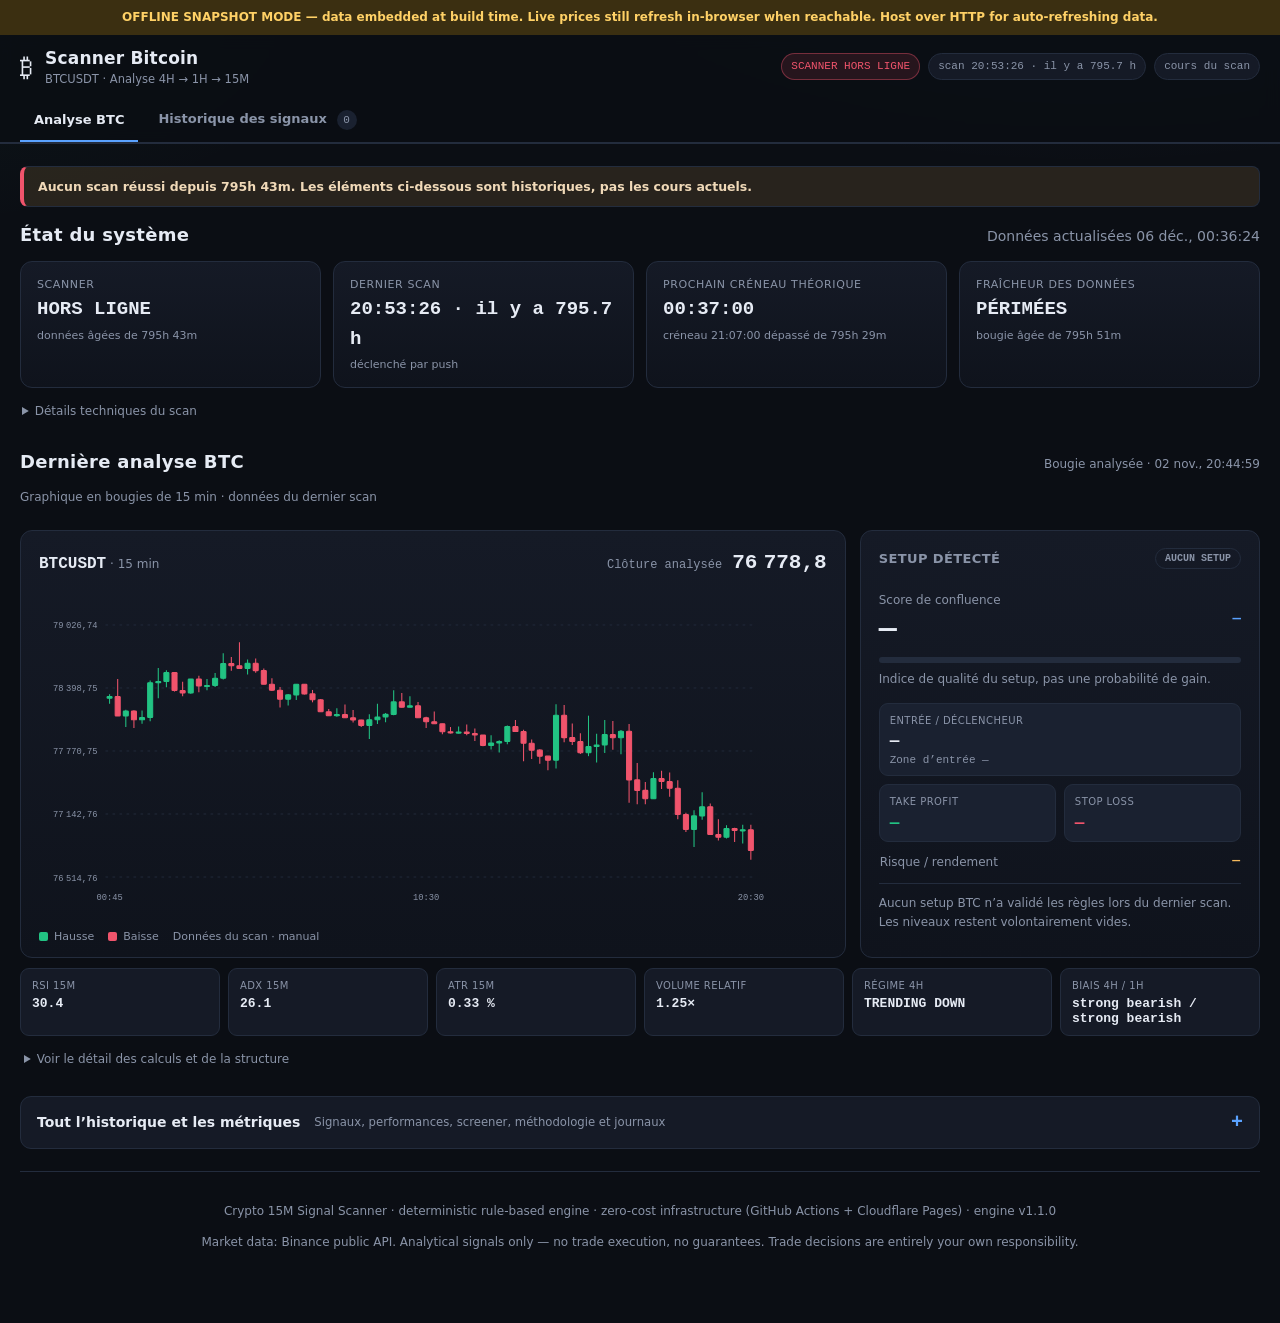
==== commit 034f9e40: "chore(data): scan 2026-11-02T19:54Z" ====
--- a/frontend/dashboard-offline.html
+++ b/frontend/dashboard-offline.html
@@ -2,7 +2,7 @@
 <html lang="fr">
 <head>
 <meta charset="UTF-8">
-<meta http-equiv="Content-Security-Policy" content="default-src 'none'; script-src 'self' 'sha256-FEI+A3yzAOBbErC7lwaudOF7dZhJcHbmYFVlr3Cb91I=' 'sha256-HPoOcUc74HVEPgcUVhHkHfVXBYF8ncg/iS+FL7OlJGg='; style-src 'self' 'unsafe-inline'; connect-src 'self' https://fapi.binance.com https://www.binance.com; img-src 'self' data:; font-src 'self'; manifest-src 'self'; base-uri 'none'; form-action 'none'; object-src 'none'; frame-src 'none'; worker-src 'none'">
+<meta http-equiv="Content-Security-Policy" content="default-src 'none'; script-src 'self' 'sha256-Nzp3IN+2pdZPSHGe69C3AKl8K6DiQo6AAraSeBf520c=' 'sha256-HPoOcUc74HVEPgcUVhHkHfVXBYF8ncg/iS+FL7OlJGg='; style-src 'self' 'unsafe-inline'; connect-src 'self' https://fapi.binance.com https://www.binance.com; img-src 'self' data:; font-src 'self'; manifest-src 'self'; base-uri 'none'; form-action 'none'; object-src 'none'; frame-src 'none'; worker-src 'none'">
 <meta name="referrer" content="no-referrer">
 <meta name="viewport" content="width=device-width, initial-scale=1.0">
 <title>Scanner Bitcoin — Analyse BTCUSDT</title>
@@ -753,7 +753,7 @@
   </footer>
 </main>
 
-<script>window.__EMBEDDED_DATA__ = {"builtAt":1793640963740,"signals":{"generatedAt":1793640952641,"signals":[]},"status":{"systemOnline":true,"health":"HEALTHY","version":"1.1.0","lastScan":{"scheduledAt":1793640120000,"executedAt":1793640952641,"trigger":"push","jitterSeconds":832.6,"durationMs":11070,"status":"OK","universeSize":1,"universeSource":"manual","market":"manual","symbolsScanned":1,"symbolsValid":1,"dataFailures":0,"failedSymbols":[],"candidates":0,"signalsGenerated":0,"rejects":{"htf_conflict":1,"volume_thin":1},"rejectFunnel":[{"stage":"htf_conflict","rejected":1},{"stage":"volume_thin","rejected":1}],"apiStats":{"requests":10,"errors":4,"retries":3,"rateLimitHits":0,"lastError":"HTTP 451 geo-restricted host=fapi.binance.com","endpointUsed":"binance-futures-mirror","marketUsed":"futures"},"apiHealth":"FAILED","dataFreshness":{"label":"LIVE","newestCandleCloseMs":1793640599999,"ageSeconds":352.6},"activeSignals":0},"lastSuccessfulScan":1793640952641,"nextExpectedScanAt":1793641020000,"scanScheduleUtcMinutes":[7,22,37,52],"logs":[{"ts":1788059724285,"level":"info","msg":"universe: 100 symbols selected from 518 USDT perp candidates (binance-futures-mirror)"},{"ts":1788059733117,"level":"info","msg":"klines collected for 20/100 symbols"},{"ts":1788059741615,"level":"info","msg":"klines collected for 40/100 symbols"},{"ts":1788059751068,"level":"info","msg":"klines collected for 60/100 symbols"},{"ts":1788059759913,"level":"info","msg":"klines collected for 80/100 symbols"},{"ts":1788059768871,"level":"info","msg":"klines collected for 100/100 symbols"},{"ts":1788059769589,"level":"info","msg":"rejected 54x: HTF conflict (4H+1H oppose)"},{"ts":1788059769589,"level":"info","msg":"rejected 20x: HTF not aligned (4H=strong_bullish,1H=neutral)"},{"ts":1788059769589,"level":"info","msg":"rejected 13x: 4H regime RANGING"},{"ts":1788059769589,"level":"info","msg":"rejected 12x: HTF not aligned (4H=strong_bullish,1H=bearish)"},{"ts":1788059769589,"level":"info","msg":"rejected 10x: HTF not aligned (4H=neutral,1H=strong_bearish)"},{"ts":1788059769589,"level":"info","msg":"rejected 6x: HTF not aligned (4H=strong_bullish,1H=strong_bearish)"},{"ts":1788059769589,"level":"info","msg":"rejected 4x: no CHoCH/BOS after sweep"},{"ts":1788059769589,"level":"info","msg":"rejected 4x: HTF not aligned (4H=strong_bearish,1H=bullish)"},{"ts":1788059769589,"level":"info","msg":"rejected 3x: no displacement after structure event"},{"ts":1788059769589,"level":"info","msg":"rejected 2x: relVol 0.79 \u003c min"},{"ts":1788059769589,"level":"info","msg":"rejected 2x: ADX 13.6 \u003c min and not emerging"},{"ts":1788059769589,"level":"info","msg":"rejected 2x: RSI 41.7 outside [45,74]"},{"ts":1788059769589,"level":"info","msg":"rejected 2x: relVol 1.13 \u003c min"},{"ts":1788059769589,"level":"info","msg":"rejected 2x: HTF not aligned (4H=neutral,1H=strong_bullish)"},{"ts":1788059769589,"level":"info","msg":"rejected 2x: relVol 0.44 \u003c min"},{"ts":1788059769589,"level":"info","msg":"rejected 2x: HTF not aligned (4H=neutral,1H=neutral)"},{"ts":1788059769589,"level":"info","msg":"rejected 2x: HTF not aligned (4H=strong_bearish,1H=strong_bullish)"},{"ts":1788059769589,"level":"info","msg":"rejected 1x: relVol 0.55 \u003c min"},{"ts":1788059769589,"level":"info","msg":"rejected 1x: ADX 11.4 \u003c min and not emerging"},{"ts":1788059769589,"level":"info","msg":"rejected 1x: RSI 44.3 outside [45,74]"},{"ts":1788059769589,"level":"info","msg":"rejected 1x: RSI 34.7 outside [45,74]"},{"ts":1788059769589,"level":"info","msg":"rejected 1x: volatility out of band (5.026%)"},{"ts":1788059769589,"level":"info","msg":"rejected 1x: RSI 44.2 outside [45,74]"},{"ts":1788059769589,"level":"info","msg":"rejected 1x: volatility out of band (3.727%)"},{"ts":1788059769589,"level":"info","msg":"rejected 1x: volatility out of band (3.712%)"},{"ts":1788059769589,"level":"info","msg":"rejected 1x: volatility out of band (3.402%)"},{"ts":1788059769589,"level":"info","msg":"rejected 1x: RSI 42.7 outside [45,74]"},{"ts":1788059769589,"level":"info","msg":"rejected 1x: late entry (runup 3.9x ATR)"},{"ts":1788059769589,"level":"info","msg":"rejected 1x: RSI 44.6 outside [45,74]"},{"ts":1788059769589,"level":"info","msg":"rejected 1x: HTF not aligned (4H=strong_bearish,1H=neutral)"},{"ts":1788059769589,"level":"info","msg":"rejected 1x: RSI 66.3 outside [26,55]"},{"ts":1788059769589,"level":"info","msg":"rejected 1x: relVol 0.68 \u003c min"},{"ts":1788059769589,"level":"info","msg":"rejected 1x: RSI 83.2 outside [45,74]"},{"ts":1788059769589,"level":"info","msg":"rejected 1x: volatility out of band (3.059%)"},{"ts":1788059769589,"level":"info","msg":"rejected 1x: relVol 0.60 \u003c min"},{"ts":1788059769589,"level":"info","msg":"rejected 1x: relVol 0.49 \u003c min"},{"ts":1788059769589,"level":"info","msg":"rejected 1x: volatility out of band (3.037%)"},{"ts":1788059769589,"level":"info","msg":"rejected 1x: ADX 13.1 \u003c min and not emerging"},{"ts":1788059769589,"level":"info","msg":"rejected 1x: relVol 0.66 \u003c min"},{"ts":1788059769589,"level":"info","msg":"rejected 1x: ADX 10.3 \u003c min and not emerging"},{"ts":1788059769589,"level":"info","msg":"rejected 1x: relVol 0.70 \u003c min"},{"ts":1788059769589,"level":"info","msg":"rejected 1x: ADX 12.1 \u003c min and not emerging"},{"ts":1788059769589,"level":"info","msg":"rejected 1x: relVol 0.78 \u003c min"},{"ts":1788059769589,"level":"info","msg":"rejected 1x: RSI 75.6 outside [45,74]"},{"ts":1788059769589,"level":"info","msg":"rejected 1x: ADX 11.7 \u003c min and not emerging"},{"ts":1788059769589,"level":"info","msg":"rejected 1x: relVol 0.90 \u003c min"},{"ts":1788059769589,"level":"info","msg":"rejected 1x: relVol 0.76 \u003c min"},{"ts":1788059769589,"level":"info","msg":"rejected 1x: no liquidity sweep in window"},{"ts":1788059769589,"level":"info","msg":"rejected 1x: relVol 0.84 \u003c min"},{"ts":1788059769589,"level":"info","msg":"rejected 1x: RSI 34.1 outside [45,74]"},{"ts":1788059769589,"level":"info","msg":"rejected 1x: RSI 59.6 outside [26,55]"},{"ts":1788059769589,"level":"info","msg":"rejected 1x: RSI 40.4 outside [45,74]"},{"ts":1788059769589,"level":"info","msg":"rejected 1x: volatility out of band (3.291%)"},{"ts":1788059769589,"level":"info","msg":"rejected 1x: relVol 0.85 \u003c min"},{"ts":1788059769589,"level":"info","msg":"rejected 1x: RSI 26.5 outside [45,74]"},{"ts":1788059769589,"level":"info","msg":"rejected 1x: relVol 0.48 \u003c min"},{"ts":1788059769589,"level":"info","msg":"rejected 1x: RSI 77.4 outside [45,74]"},{"ts":1788059769589,"level":"info","msg":"rejected 1x: relVol 0.26 \u003c min"},{"ts":1788059769589,"level":"info","msg":"rejected 1x: relVol 0.94 \u003c min"},{"ts":1788059769589,"level":"info","msg":"rejected 1x: relVol 0.74 \u003c min"},{"ts":1788059769589,"level":"info","msg":"rejected 1x: RSI 43.4 outside [45,74]"},{"ts":1788059769589,"level":"info","msg":"rejected 1x: RSI 38.8 outside [45,74]"},{"ts":1788059769589,"level":"info","msg":"rejected 1x: RSI 29.8 outside [45,74]"},{"ts":1788059769589,"level":"info","msg":"rejected 1x: ADX 11.3 \u003c min and not emerging"},{"ts":1788059769589,"level":"info","msg":"rejected 1x: relVol 0.83 \u003c min"},{"ts":1788059769589,"level":"info","msg":"rejected 1x: relVol 0.80 \u003c min"},{"ts":1788059769589,"level":"info","msg":"rejected 1x: relVol 1.04 \u003c min"},{"ts":1788059769589,"level":"info","msg":"rejected 1x: relVol 0.65 \u003c min"},{"ts":1788059769589,"level":"info","msg":"rejected 1x: relVol 0.54 \u003c min"},{"ts":1788059769589,"level":"info","msg":"rejected 1x: RSI 28.2 outside [45,74]"},{"ts":1788059769589,"level":"info","msg":"rejected 1x: ADX 13.9 \u003c min and not emerging"},{"ts":1788059769589,"level":"info","msg":"rejected 1x: RSI 36.3 outside [45,74]"},{"ts":1788059769589,"level":"info","msg":"rejected 1x: volatility out of band (0.016%)"},{"ts":1788059769589,"level":"info","msg":"rejected 1x: RSI 42.2 outside [45,74]"},{"ts":1788059769589,"level":"info","msg":"rejected 1x: relVol 0.28 \u003c min"},{"ts":1788059769589,"level":"info","msg":"no qualifying setups this scan -- zero signals generated"},{"ts":1788067003292,"level":"info","msg":"scan start v1.1.0 scheduled=1788066900000 actual=1788067003291 (jitter 103.3s)"},{"ts":1788067013042,"level":"info","msg":"universe: 100 symbols selected from 518 USDT perp candidates (binance-futures-mirror)"},{"ts":1788067024128,"level":"info","msg":"klines collected for 20/100 symbols"},{"ts":1788067035074,"level":"info","msg":"klines collected for 40/100 symbols"},{"ts":1788067045621,"level":"info","msg":"klines collected for 60/100 symbols"},{"ts":1788067056771,"level":"info","msg":"klines collected for 80/100 symbols"},{"ts":1788067067688,"level":"info","msg":"klines collected for 100/100 symbols"},{"ts":1788067067929,"level":"info","msg":"derivatives: funding rates for 885 symbols"},{"ts":1788067071205,"level":"info","msg":"rejected 54x: HTF conflict (4H+1H oppose)"},{"ts":1788067071205,"level":"info","msg":"rejected 19x: HTF not aligned (4H=strong_bullish,1H=neutral)"},{"ts":1788067071205,"level":"info","msg":"rejected 14x: HTF not aligned (4H=strong_bullish,1H=bearish)"},{"ts":1788067071205,"level":"info","msg":"rejected 12x: 4H regime RANGING"},{"ts":1788067071205,"level":"info","msg":"rejected 9x: HTF not aligned (4H=neutral,1H=strong_bearish)"},{"ts":1788067071205,"level":"info","msg":"rejected 8x: no CHoCH/BOS after sweep"},{"ts":1788067071205,"level":"info","msg":"rejected 6x: HTF not aligned (4H=strong_bullish,1H=strong_bearish)"},{"ts":1788067071205,"level":"info","msg":"rejected 4x: HTF not aligned (4H=neutral,1H=neutral)"},{"ts":1788067071205,"level":"info","msg":"rejected 3x: relVol 1.05 \u003c min"},{"ts":1788067071205,"level":"info","msg":"rejected 2x: relVol 1.12 \u003c min"},{"ts":1788067071205,"level":"info","msg":"rejected 2x: relVol 0.83 \u003c min"},{"ts":1788067071205,"level":"info","msg":"rejected 2x: HTF not aligned (4H=strong_bearish,1H=bullish)"},{"ts":1788067071205,"level":"info","msg":"rejected 2x: no displacement after structure event"},{"ts":1788067071205,"level":"info","msg":"rejected 2x: relVol 0.77 \u003c min"},{"ts":1788067071205,"level":"info","msg":"rejected 2x: HTF not aligned (4H=neutral,1H=strong_bullish)"},{"ts":1788067071205,"level":"info","msg":"rejected 2x: ADX 13.9 \u003c min and not emerging"},{"ts":1788067071205,"level":"info","msg":"rejected 2x: HTF not aligned (4H=bullish,1H=strong_bearish)"},{"ts":1788067071205,"level":"info","msg":"rejected 2x: RSI 41.4 outside [45,74]"},{"ts":1788067071205,"level":"info","msg":"rejected 2x: HTF not aligned (4H=strong_bearish,1H=strong_bullish)"},{"ts":1788067071205,"level":"info","msg":"rejected 2x: RSI 44.5 outside [45,74]"},{"ts":1788067071205,"level":"info","msg":"rejected 1x: relVol 1.20 \u003c min"},{"ts":1788067071205,"level":"info","msg":"rejected 1x: RSI 42.2 outside [45,74]"},{"ts":1788067071205,"level":"info","msg":"rejected 1x: RSI 42.4 outside [45,74]"},{"ts":1788067071205,"level":"info","msg":"rejected 1x: volatility out of band (3.677%)"},{"ts":1788067071205,"level":"info","msg":"rejected 1x: volatility out of band (3.846%)"},{"ts":1788067071205,"level":"info","msg":"rejected 1x: relVol 0.90 \u003c min"},{"ts":1788067071205,"level":"info","msg":"rejected 1x: volatility out of band (3.895%)"},{"ts":1788067071205,"level":"info","msg":"rejected 1x: RSI 40.9 outside [45,74]"},{"ts":1788067071205,"level":"info","msg":"rejected 1x: volatility out of band (3.378%)"},{"ts":1788067071205,"level":"info","msg":"rejected 1x: RSI 40.2 outside [45,74]"},{"ts":1788067071205,"level":"info","msg":"rejected 1x: ADX 13.7 \u003c min and not emerging"},{"ts":1788067071205,"level":"info","msg":"rejected 1x: RSI 55.7 outside [26,55]"},{"ts":1788067071205,"level":"info","msg":"rejected 1x: volatility out of band (3.512%)"},{"ts":1788067071205,"level":"info","msg":"rejected 1x: relVol 0.73 \u003c min"},{"ts":1788067071205,"level":"info","msg":"rejected 1x: ADX 12.4 \u003c min and not emerging"},{"ts":1788067071205,"level":"info","msg":"rejected 1x: ADX 11.9 \u003c min and not emerging"},{"ts":1788067071205,"level":"info","msg":"rejected 1x: relVol 1.19 \u003c min"},{"ts":1788067071205,"level":"info","msg":"rejected 1x: relVol 0.95 \u003c min"},{"ts":1788067071205,"level":"info","msg":"rejected 1x: RSI 35.9 outside [45,74]"},{"ts":1788067071205,"level":"info","msg":"rejected 1x: volatility out of band (3.562%)"},{"ts":1788067071205,"level":"info","msg":"rejected 1x: RSI 75.1 outside [45,74]"},{"ts":1788067071205,"level":"info","msg":"rejected 1x: volatility out of band (3.225%)"},{"ts":1788067071205,"level":"info","msg":"rejected 1x: relVol 1.03 \u003c min"},{"ts":1788067071205,"level":"info","msg":"rejected 1x: ADX 10.1 \u003c min and not emerging"},{"ts":1788067071205,"level":"info","msg":"rejected 1x: relVol 0.65 \u003c min"},{"ts":1788067071205,"level":"info","msg":"rejected 1x: ADX 9.3 \u003c min and not emerging"},{"ts":1788067071205,"level":"info","msg":"rejected 1x: RSI 38.0 outside [45,74]"},{"ts":1788067071205,"level":"info","msg":"rejected 1x: relVol 0.63 \u003c min"},{"ts":1788067071205,"level":"info","msg":"rejected 1x: volatility out of band (3.805%)"},{"ts":1788067071205,"level":"info","msg":"rejected 1x: RSI 79.3 outside [45,74]"},{"ts":1788067071205,"level":"info","msg":"rejected 1x: relVol 0.93 \u003c min"},{"ts":1788067071205,"level":"info","msg":"rejected 1x: RSI 34.7 outside [45,74]"},{"ts":1788067071205,"level":"info","msg":"rejected 1x: RSI 58.0 outside [26,55]"},{"ts":1788067071205,"level":"info","msg":"rejected 1x: RSI 42.9 outside [45,74]"},{"ts":1788067071205,"level":"info","msg":"rejected 1x: volatility out of band (3.182%)"},{"ts":1788067071205,"level":"info","msg":"rejected 1x: no liquidity sweep in window"},{"ts":1788067071205,"level":"info","msg":"rejected 1x: HTF not aligned (4H=strong_bearish,1H=neutral)"},{"ts":1788067071205,"level":"info","msg":"rejected 1x: relVol 0.37 \u003c min"},{"ts":1788067071205,"level":"info","msg":"rejected 1x: relVol 1.00 \u003c min"},{"ts":1788067071205,"level":"info","msg":"rejected 1x: ADX 10.9 \u003c min and not emerging"},{"ts":1788067071205,"level":"info","msg":"rejected 1x: ADX 13.2 \u003c min and not emerging"},{"ts":1788067071205,"level":"info","msg":"rejected 1x: relVol 0.60 \u003c min"},{"ts":1788067071205,"level":"info","msg":"rejected 1x: relVol 1.09 \u003c min"},{"ts":1788067071205,"level":"info","msg":"rejected 1x: RSI 76.1 outside [45,74]"},{"ts":1788067071205,"level":"info","msg":"rejected 1x: ADX 11.0 \u003c min and not emerging"},{"ts":1788067071205,"level":"info","msg":"rejected 1x: RSI 39.6 outside [45,74]"},{"ts":1788067071205,"level":"info","msg":"rejected 1x: RSI 39.5 outside [45,74]"},{"ts":1788067071205,"level":"info","msg":"rejected 1x: RSI 43.3 outside [45,74]"},{"ts":1788067071205,"level":"info","msg":"rejected 1x: RSI 35.3 outside [45,74]"},{"ts":1788067071205,"level":"info","msg":"no qualifying setups this scan -- zero signals generated"},{"ts":1793623952424,"level":"info","msg":"scan start v1.1.0 scheduled=1793623500000 actual=1793623952412 (jitter 452.4s)"},{"ts":1793623954930,"level":"info","msg":"derivatives: funding rates for 945 symbols"},{"ts":1793623955353,"level":"info","msg":"rejected 1x htf_not_aligned (e.g. HTF not aligned (4H=strong_bearish,1H=neutral))"},{"ts":1793623955353,"level":"info","msg":"rejected 1x no_structure_event (e.g. no CHoCH/BOS after sweep)"},{"ts":1793623955353,"level":"info","msg":"no qualifying setups this scan -- zero signals generated"},{"ts":1793625854733,"level":"info","msg":"scan start v1.1.0 scheduled=1793625300000 actual=1793625854733 (jitter 554.7s)"},{"ts":1793625865496,"level":"info","msg":"derivatives: funding rates for 945 symbols"},{"ts":1793625865876,"level":"info","msg":"rejected 1x htf_not_aligned (e.g. HTF not aligned (4H=strong_bearish,1H=neutral))"},{"ts":1793625865876,"level":"info","msg":"rejected 1x no_displacement (e.g. no displacement after structure event)"},{"ts":1793625865876,"level":"info","msg":"no qualifying setups this scan -- zero signals generated"},{"ts":1793627602920,"level":"info","msg":"scan start v1.1.0 scheduled=1793627100000 actual=1793627602920 (jitter 502.9s)"},{"ts":1793627613565,"level":"info","msg":"derivatives: funding rates for 945 symbols"},{"ts":1793627613740,"level":"info","msg":"rejected 1x htf_not_aligned (e.g. HTF not aligned (4H=strong_bearish,1H=neutral))"},{"ts":1793627613740,"level":"info","msg":"rejected 1x momentum_rsi_out_of_band (e.g. RSI 56.2 outside [26,55])"},{"ts":1793627613740,"level":"info","msg":"no qualifying setups this scan -- zero signals generated"},{"ts":1793630253031,"level":"info","msg":"scan start v1.1.0 scheduled=1793629800000 actual=1793630253030 (jitter 453.0s)"},{"ts":1793630263342,"level":"info","msg":"derivatives: funding rates for 945 symbols"},{"ts":1793630263725,"level":"info","msg":"rejected 1x htf_not_aligned (e.g. HTF not aligned (4H=strong_bearish,1H=neutral))"},{"ts":1793630263725,"level":"info","msg":"rejected 1x volume_thin (e.g. relVol 0.96 \u003c 1.2)"},{"ts":1793630263725,"level":"info","msg":"no qualifying setups this scan -- zero signals generated"},{"ts":1793631109204,"level":"info","msg":"scan start v1.1.0 scheduled=1793630700000 actual=1793631109204 (jitter 409.2s)"},{"ts":1793631120105,"level":"info","msg":"derivatives: funding rates for 945 symbols"},{"ts":1793631120302,"level":"info","msg":"rejected 1x htf_not_aligned (e.g. HTF not aligned (4H=strong_bearish,1H=neutral))"},{"ts":1793631120302,"level":"info","msg":"rejected 1x no_structure_event (e.g. no CHoCH/BOS after sweep)"},{"ts":1793631120302,"level":"info","msg":"no qualifying setups this scan -- zero signals generated"},{"ts":1793634276632,"level":"info","msg":"scan start v1.1.0 scheduled=1793633820000 actual=1793634276632 (jitter 456.6s)"},{"ts":1793634287769,"level":"info","msg":"derivatives: funding rates for 945 symbols"},{"ts":1793634288017,"level":"info","msg":"rejected 1x htf_not_aligned (e.g. HTF not aligned (4H=strong_bearish,1H=neutral))"},{"ts":1793634288017,"level":"info","msg":"rejected 1x volume_thin (e.g. relVol 0.96 \u003c 1.2)"},{"ts":1793634288017,"level":"info","msg":"no qualifying setups this scan -- zero signals generated"},{"ts":1793640628562,"level":"info","msg":"scan start v1.1.0 scheduled=1793640120000 actual=1793640628561 (jitter 508.6s)"},{"ts":1793640638955,"level":"info","msg":"derivatives: funding rates for 945 symbols"},{"ts":1793640639119,"level":"info","msg":"rejected 1x htf_conflict (e.g. HTF conflict (4H=strong_bearish,1H=strong_bearish))"},{"ts":1793640639119,"level":"info","msg":"rejected 1x volume_thin (e.g. relVol 1.13 \u003c 1.2)"},{"ts":1793640639119,"level":"info","msg":"no qualifying setups this scan -- zero signals generated"},{"ts":1793640952642,"level":"info","msg":"scan start v1.1.0 scheduled=1793640120000 actual=1793640952641 (jitter 832.6s)"},{"ts":1793640963491,"level":"info","msg":"derivatives: funding rates for 945 symbols"},{"ts":1793640963712,"level":"info","msg":"rejected 1x htf_conflict (e.g. HTF conflict (4H=strong_bearish,1H=strong_bearish))"},{"ts":1793640963712,"level":"info","msg":"rejected 1x volume_thin (e.g. relVol 1.13 \u003c 1.2)"},{"ts":1793640963712,"level":"info","msg":"no qualifying setups this scan -- zero signals generated"}]},"snapshots":[{"ts":1788059098973,"universeSize":100,"source":"binance-futures-mirror","breadth":{"TRENDING_UP":63,"TRENDING_DOWN":11,"RANGING":16,"MIXED":10},"activeSignals":0,"signalsGenerated":0,"avgScore":null,"topVolume":[{"symbol":"BTCUSDT","quoteVolume":3667680887.19,"rank":1},{"symbol":"ETHUSDT","quoteVolume":2621999606.82,"rank":2},{"symbol":"SOLUSDT","quoteVolume":1210732771.17,"rank":3},{"symbol":"ZECUSDT","quoteVolume":887400547.25,"rank":4},{"symbol":"TRUMPUSDT","quoteVolume":774000443.15,"rank":5},{"symbol":"BTRUSDT","quoteVolume":483894692.46,"rank":6},{"symbol":"XRPUSDT","quoteVolume":481147132.99,"rank":7},{"symbol":"HYPEUSDT","quoteVolume":459456376.95,"rank":8},{"symbol":"PROMUSDT","quoteVolume":404908238.22,"rank":9},{"symbol":"4USDT","quoteVolume":268346479.11,"rank":10}]},{"ts":1788059713887,"universeSize":100,"source":"binance-futures-mirror","breadth":{"TRENDING_UP":63,"TRENDING_DOWN":11,"RANGING":16,"MIXED":10},"activeSignals":0,"signalsGenerated":0,"avgScore":null,"topVolume":[{"symbol":"BTCUSDT","quoteVolume":3668771042.78,"rank":1},{"symbol":"ETHUSDT","quoteVolume":2623764866.49,"rank":2},{"symbol":"SOLUSDT","quoteVolume":1206777477.53,"rank":3},{"symbol":"ZECUSDT","quoteVolume":886471229.31,"rank":4},{"symbol":"TRUMPUSDT","quoteVolume":772561085.45,"rank":5},{"symbol":"BTRUSDT","quoteVolume":486961852.18,"rank":6},{"symbol":"XRPUSDT","quoteVolume":480867418.51,"rank":7},{"symbol":"HYPEUSDT","quoteVolume":458458867.75,"rank":8},{"symbol":"PROMUSDT","quoteVolume":413999113.92,"rank":9},{"symbol":"4USDT","quoteVolume":270192175.24,"rank":10}]},{"ts":1788067003291,"universeSize":100,"source":"binance-futures-mirror","breadth":{"TRENDING_UP":65,"TRENDING_DOWN":11,"RANGING":15,"MIXED":9},"activeSignals":0,"signalsGenerated":0,"avgScore":null,"topVolume":[{"symbol":"BTCUSDT","quoteVolume":3660241456.52,"rank":1},{"symbol":"ETHUSDT","quoteVolume":2635302760.36,"rank":2},{"symbol":"SOLUSDT","quoteVolume":1174417395.88,"rank":3},{"symbol":"ZECUSDT","quoteVolume":886195291.87,"rank":4},{"symbol":"TRUMPUSDT","quoteVolume":622291845.44,"rank":5},{"symbol":"XRPUSDT","quoteVolume":474710648.51,"rank":6},{"symbol":"PROMUSDT","quoteVolume":474392467.72,"rank":7},{"symbol":"BTRUSDT","quoteVolume":472682656.07,"rank":8},{"symbol":"HYPEUSDT","quoteVolume":418579463.41,"rank":9},{"symbol":"4USDT","quoteVolume":307769375.86,"rank":10}]},{"ts":1793623952412,"universeSize":1,"source":"manual","breadth":{"TRENDING_UP":0,"TRENDING_DOWN":1,"RANGING":0,"MIXED":0},"activeSignals":0,"signalsGenerated":0,"avgScore":null,"topVolume":[{"symbol":"BTCUSDT","quoteVolume":0,"rank":1}]},{"ts":1793625854733,"universeSize":1,"source":"manual","breadth":{"TRENDING_UP":0,"TRENDING_DOWN":1,"RANGING":0,"MIXED":0},"activeSignals":0,"signalsGenerated":0,"avgScore":null,"topVolume":[{"symbol":"BTCUSDT","quoteVolume":0,"rank":1}]},{"ts":1793627602920,"universeSize":1,"source":"manual","breadth":{"TRENDING_UP":0,"TRENDING_DOWN":1,"RANGING":0,"MIXED":0},"activeSignals":0,"signalsGenerated":0,"avgScore":null,"topVolume":[{"symbol":"BTCUSDT","quoteVolume":0,"rank":1}]},{"ts":1793630253030,"universeSize":1,"source":"manual","breadth":{"TRENDING_UP":0,"TRENDING_DOWN":1,"RANGING":0,"MIXED":0},"activeSignals":0,"signalsGenerated":0,"avgScore":null,"topVolume":[{"symbol":"BTCUSDT","quoteVolume":0,"rank":1}]},{"ts":1793631109204,"universeSize":1,"source":"manual","breadth":{"TRENDING_UP":0,"TRENDING_DOWN":1,"RANGING":0,"MIXED":0},"activeSignals":0,"signalsGenerated":0,"avgScore":null,"topVolume":[{"symbol":"BTCUSDT","quoteVolume":0,"rank":1}]},{"ts":1793634276632,"universeSize":1,"source":"manual","breadth":{"TRENDING_UP":0,"TRENDING_DOWN":1,"RANGING":0,"MIXED":0},"activeSignals":0,"signalsGenerated":0,"avgScore":null,"topVolume":[{"symbol":"BTCUSDT","quoteVolume":0,"rank":1}]},{"ts":1793640628561,"universeSize":1,"source":"manual","breadth":{"TRENDING_UP":0,"TRENDING_DOWN":1,"RANGING":0,"MIXED":0},"activeSignals":0,"signalsGenerated":0,"avgScore":null,"topVolume":[{"symbol":"BTCUSDT","quoteVolume":0,"rank":1}]},{"ts":1793640952641,"universeSize":1,"source":"manual","breadth":{"TRENDING_UP":0,"TRENDING_DOWN":1,"RANGING":0,"MIXED":0},"activeSignals":0,"signalsGenerated":0,"avgScore":null,"topVolume":[{"symbol":"BTCUSDT","quoteVolume":0,"rank":1}]}],"screener":{"generatedAt":1793640952641,"universeSource":"manual","rows":[{"symbol":"BTCUSDT","rank":1,"price":77138.3,"bias1d":"strong_bullish","bias4h":"strong_bearish","bias1h":"strong_bearish","regime":"TRENDING_DOWN","rsi":31.3,"adx":17.4,"atrPercent":0.357,"relVolume":1.13,"fundingRatePct":0.01,"openInterest":98170.588}]},"performance":{"total":0,"waiting":0,"triggered":0,"wins":0,"losses":0,"expired":0,"ambiguous":0,"cancelled":0,"winRate":null,"resolvedTrades":0,"avgRr":null,"avgWinR":null,"profitFactor":null,"avgScore":null,"avgTimeToTpMs":null,"avgTimeToSlMs":null,"expectancyR":null,"sharpeR":null,"slippage":{"avgPct":null,"maxPct":null,"fills":0},"costsModelled":false,"avgCostR":null,"totalCostR":null,"netWins":null,"netLosses":null,"winRateNet":null,"expectancyNetR":null,"profitFactorNet":null,"maxWinningStreak":0,"maxLosingStreak":0,"maxDrawdownR":null,"monteCarlo":null,"scoreCalibration":{"A+":{"signals":0,"resolved":0,"wins":0,"losses":0,"winRate":null,"wilson95":{"lower":null,"upper":null}},"A":{"signals":0,"resolved":0,"wins":0,"losses":0,"winRate":null,"wilson95":{"lower":null,"upper":null}},"B+":{"signals":0,"resolved":0,"wins":0,"losses":0,"winRate":null,"wilson95":{"lower":null,"upper":null}}},"byDirection":{},"byQuality":{},"byRegime":{},"bySymbol":{},"byScoreRange":{},"window":{"since":null,"until":null,"signalsInWindow":0},"generatedAt":1793640952641,"disclaimer":"Win rate = wins / (wins + losses); waiting/expired/ambiguous/cancelled signals are excluded from the denominator. Gross figures (winRate, expectancyR, profitFactor, sharpeR, monteCarlo) EXCLUDE fees and funding; the *Net figures include them and are the ones to read. The confluence score is a quality ranking, not a probability. Past performance does not guarantee future results."},"chart":{"symbol":"BTCUSDT","timeframe":"15m","source":"manual","generatedAt":1793640952641,"lastClosedAt":1793640599999,"price":77138.3,"context":{"regime":"TRENDING_DOWN","bias1d":"strong_bullish","bias4h":"strong_bearish","bias1h":"strong_bearish","fundingRatePct":0.01,"openInterest":98170.588},"indicators":{"4h":{"ema20":78110.23033757966,"ema50":79042.11624952487,"ema200":81595.1673262752,"rsi":40.35968852122369,"adx":22.17825976260666,"plusDi":16.45292210713699,"minusDi":24.740216273199824,"atr":750.2064800154902,"atrPercent":0.9682219948085194,"relativeVolume":2.2774091839653963,"vwap":79220.30335238282},"1h":{"ema20":77917.9939020386,"ema50":77952.09080580043,"ema200":79082.69149702773,"rsi":36.1914859957093,"adx":15.41935937233066,"plusDi":13.30973573271605,"minusDi":21.368802577138617,"atr":364.67876568985105,"atrPercent":0.47075612675637113,"relativeVolume":1.7142479070482848,"vwap":77944.7386050767},"15m":{"ema20":77637.11172259541,"ema50":77849.4263613451,"ema200":77976.4654246004,"rsi":31.27711190704828,"adx":17.363184088605042,"plusDi":13.134516257408489,"minusDi":23.83875772002016,"atr":275.4164358224131,"atrPercent":0.35704239764476675,"relativeVolume":1.1263526828698092,"vwap":77835.2347693674}},"structure":{"4h":{"events":["StructureEvent(index=132, type='CHoCH_down', level=82751.1, swingIndex=124, trendAfter='down')","StructureEvent(index=144, type='BOS_down', level=82912.8, swingIndex=139, trendAfter='down')","StructureEvent(index=156, type='BOS_down', level=81637.7, swingIndex=153, trendAfter='down')","StructureEvent(index=171, type='CHoCH_up', level=82268.7, swingIndex=167, trendAfter='up')","StructureEvent(index=185, type='BOS_up', level=83420.0, swingIndex=180, trendAfter='up')","StructureEvent(index=204, type='CHoCH_down', level=80461.6, swingIndex=200, trendAfter='down')","StructureEvent(index=213, type='BOS_down', level=80059.0, swingIndex=209, trendAfter='down')","StructureEvent(index=224, type='CHoCH_up', level=80819.4, swingIndex=216, trendAfter='up')","StructureEvent(index=227, type='BOS_up', level=81270.6, swingIndex=224, trendAfter='up')","StructureEvent(index=236, type='CHoCH_down', level=79666.9, swingIndex=231, trendAfter='down')","StructureEvent(index=254, type='CHoCH_up', level=78231.3, swingIndex=251, trendAfter='up')","StructureEvent(index=258, type='CHoCH_down', level=77561.9, swingIndex=254, trendAfter='down')"],"sweeps":["Sweep(index=200, direction='bullish', level=80888.9, swingIndex=193, wick=427.3)","Sweep(index=203, direction='bullish', level=80461.6, swingIndex=200, wick=57.0)","Sweep(index=204, direction='bullish', level=79732.3, swingIndex=150, wick=553.7)","Sweep(index=212, direction='bullish', level=80059.0, swingIndex=209, wick=249.8)","Sweep(index=224, direction='bearish', level=80999.9, swingIndex=207, wick=270.7)","Sweep(index=224, direction='bearish', level=80920.0, swingIndex=211, wick=350.6)","Sweep(index=228, direction='bearish', level=80819.4, swingIndex=216, wick=484.0)","Sweep(index=228, direction='bearish', level=81270.6, swingIndex=224, wick=32.8)","Sweep(index=234, direction='bearish', level=81800.0, swingIndex=227, wick=98.7)","Sweep(index=234, direction='bearish', level=81759.0, swingIndex=230, wick=139.7)","Sweep(index=241, direction='bullish', level=76444.0, swingIndex=237, wick=174.0)","Sweep(index=256, direction='bearish', level=78231.3, swingIndex=251, wick=460.9)"],"displacements":["Displacement(index=86, direction='bullish', body=1095.300000000003, atr=676.5843462519562, strength=1.6189)","Displacement(index=99, direction='bearish', body=1402.7000000000116, atr=829.2359277964925, strength=1.6916)","Displacement(index=108, direction='bearish', body=1473.699999999997, atr=886.3681985549246, strength=1.6626)","Displacement(index=135, direction='bullish', body=1486.3999999999942, atr=839.558967322049, strength=1.7705)","Displacement(index=144, direction='bearish', body=1824.0999999999913, atr=931.0345106845655, strength=1.9592)","Displacement(index=170, direction='bullish', body=1237.1000000000058, atr=810.4677512675586, strength=1.5264)","Displacement(index=231, direction='bearish', body=1494.7999999999884, atr=818.0116495175965, strength=1.8274)","Displacement(index=234, direction='bullish', body=1613.9000000000087, atr=881.3032048069097, strength=1.8313)","Displacement(index=236, direction='bearish', body=2847.2999999999884, atr=1063.4655184304486, strength=2.6774)"],"equalHighs":[{"kind":"high","priceA":86683.9,"priceB":86664.9,"indexA":90,"indexB":96,"level":86674.4,"confirmIndex":98},{"kind":"high","priceA":84134.2,"priceB":84117.6,"indexA":137,"indexB":143,"level":84125.9,"confirmIndex":145},{"kind":"high","priceA":82008.7,"priceB":82035.3,"indexA":195,"indexB":198,"level":82022.0,"confirmIndex":200},{"kind":"high","priceA":81800.0,"priceB":81759.0,"indexA":227,"indexB":230,"level":81779.5,"confirmIndex":232}],"equalLows":[{"kind":"low","priceA":82851.5,"priceB":82901.3,"indexA":55,"indexB":58,"level":82876.4,"confirmIndex":60},{"kind":"low","priceA":80780.0,"priceB":80751.0,"indexA":157,"indexB":164,"level":80765.5,"confirmIndex":166},{"kind":"low","priceA":79429.0,"priceB":79468.3,"indexA":216,"indexB":221,"level":79448.65,"confirmIndex":223}],"fvgs":["FVG(index=171, direction='bullish', bottom=81244.1, top=81978.2, size=734.0999999999913, midpoint=81611.15, mitigatedIndex=174, invalidatedIndex=177)","FVG(index=172, direction='bullish', bottom=82200.0, top=82450.0, size=250.0, midpoint=82325.0, mitigatedIndex=173, invalidatedIndex=173)","FVG(index=181, direction='bullish', bottom=81626.4, top=82308.0, size=681.6000000000058, midpoint=81967.2, mitigatedIndex=190, invalidatedIndex=191)","FVG(index=187, direction='bullish', bottom=83686.2, top=84135.9, size=449.6999999999971, midpoint=83911.04999999999, mitigatedIndex=188, invalidatedIndex=189)","FVG(index=190, direction='bearish', bottom=82955.0, top=84019.2, size=1064.199999999997, midpoint=83487.1, mitigatedIndex=None, invalidatedIndex=None)","FVG(index=191, direction='bearish', bottom=82227.6, top=82624.1, size=396.5, midpoint=82425.85, mitigatedIndex=None, invalidatedIndex=None)","FVG(index=207, direction='bullish', bottom=80620.1, top=80739.2, size=119.09999999999127, midpoint=80679.65, mitigatedIndex=208, invalidatedIndex=208)","FVG(index=213, direction='bearish', bottom=80356.6, top=80487.5, size=130.89999999999418, midpoint=80422.05, mitigatedIndex=215, invalidatedIndex=215)","FVG(index=223, direction='bullish', bottom=80132.2, top=80413.3, size=281.1000000000058, midpoint=80272.75, mitigatedIndex=228, invalidatedIndex=231)","FVG(index=232, direction='bearish', bottom=80497.7, top=80945.0, size=447.3000000000029, midpoint=80721.35, mitigatedIndex=234, invalidatedIndex=234)","FVG(index=235, direction='bullish', bottom=80345.0, top=80549.9, size=204.89999999999418, midpoint=80447.45, mitigatedIndex=236, invalidatedIndex=236)","FVG(index=237, direction='bearish', bottom=78242.4, top=80549.9, size=2307.5, midpoint=79396.15, mitigatedIndex=238, invalidatedIndex=None)"],"orderBlocks":["OrderBlock(index=234, direction='bearish', bottom=79878.5, top=81898.7, displacementIndex=236, bosIndex=236, mitigatedIndex=None, invalidatedIndex=None)","OrderBlock(index=169, direction='bullish', bottom=80752.9, top=81244.1, displacementIndex=170, bosIndex=171, mitigatedIndex=177, invalidatedIndex=202)","OrderBlock(index=141, direction='bearish', bottom=83125.7, top=83942.1, displacementIndex=144, bosIndex=144, mitigatedIndex=172, invalidatedIndex=186)","OrderBlock(index=95, direction='bearish', bottom=85500.1, top=86349.3, displacementIndex=99, bosIndex=99, mitigatedIndex=None, invalidatedIndex=None)"]},"1h":{"events":["StructureEvent(index=153, type='BOS_up', level=80483.4, swingIndex=150, trendAfter='up')","StructureEvent(index=159, type='BOS_up', level=80807.2, swingIndex=155, trendAfter='up')","StructureEvent(index=170, type='BOS_up', level=81199.9, swingIndex=165, trendAfter='up')","StructureEvent(index=174, type='CHoCH_down', level=80822.6, swingIndex=168, trendAfter='down')","StructureEvent(index=187, type='BOS_down', level=80355.4, swingIndex=178, trendAfter='down')","StructureEvent(index=200, type='CHoCH_up', level=80345.0, swingIndex=196, trendAfter='up')","StructureEvent(index=206, type='CHoCH_down', level=79878.5, swingIndex=199, trendAfter='down')","StructureEvent(index=209, type='BOS_down', level=78210.3, swingIndex=206, trendAfter='down')","StructureEvent(index=261, type='CHoCH_up', level=77722.6, swingIndex=256, trendAfter='up')","StructureEvent(index=263, type='BOS_up', level=77868.0, swingIndex=260, trendAfter='up')","StructureEvent(index=281, type='BOS_up', level=78134.0, swingIndex=275, trendAfter='up')","StructureEvent(index=293, type='CHoCH_down', level=77891.4, swingIndex=289, trendAfter='down')"],"sweeps":["Sweep(index=251, direction='bearish', level=77723.3, swingIndex=246, wick=30.0)","Sweep(index=259, direction='bearish', level=77722.6, swingIndex=256, wick=11.9)","Sweep(index=260, direction='bearish', level=77753.3, swingIndex=251, wick=114.7)","Sweep(index=268, direction='bearish', level=78081.3, swingIndex=225, wick=43.1)","Sweep(index=270, direction='bearish', level=77868.0, swingIndex=260, wick=119.1)","Sweep(index=277, direction='bullish', level=77715.1, swingIndex=270, wick=137.5)","Sweep(index=280, direction='bullish', level=77577.6, swingIndex=277, wick=15.7)","Sweep(index=282, direction='bearish', level=78231.3, swingIndex=267, wick=257.5)","Sweep(index=285, direction='bearish', level=78776.5, swingIndex=216, wick=77.0)","Sweep(index=295, direction='bullish', level=77891.4, swingIndex=289, wick=311.4)","Sweep(index=297, direction='bullish', level=77333.4, swingIndex=249, wick=77.4)","Sweep(index=297, direction='bullish', level=77395.8, swingIndex=255, wick=139.8)"],"displacements":["Displacement(index=19, direction='bearish', body=801.6999999999971, atr=470.89501601142047, strength=1.7025)","Displacement(index=127, direction='bearish', body=628.2000000000116, atr=411.30062380179476, strength=1.5273)","Displacement(index=128, direction='bullish', body=713.5, atr=442.9505792445233, strength=1.6108)","Displacement(index=174, direction='bearish', body=590.0, atr=333.13111099432587, strength=1.7711)","Displacement(index=187, direction='bearish', body=1091.6000000000058, atr=441.16239789953113, strength=2.4744)","Displacement(index=200, direction='bullish', body=880.1999999999971, atr=440.1421274829291, strength=1.9998)","Displacement(index=206, direction='bearish', body=1990.2999999999884, atr=616.6544760412529, strength=3.2276)","Displacement(index=281, direction='bullish', body=521.6999999999971, atr=245.84802729892357, strength=2.122)"],"equalHighs":[{"kind":"high","priceA":80548.8,"priceB":80540.2,"indexA":123,"indexB":126,"level":80544.5,"confirmIndex":128},{"kind":"high","priceA":81800.0,"priceB":81759.0,"indexA":170,"indexB":182,"level":81779.5,"confirmIndex":184},{"kind":"high","priceA":77723.3,"priceB":77753.3,"indexA":246,"indexB":251,"level":77738.3,"confirmIndex":253},{"kind":"high","priceA":78144.4,"priceB":78134.0,"indexA":272,"indexB":275,"level":78139.2,"confirmIndex":277}],"equalLows":[{"kind":"low","priceA":80387.9,"priceB":80355.4,"indexA":175,"indexB":178,"level":80371.65,"confirmIndex":180},{"kind":"low","priceA":77577.6,"priceB":77561.9,"indexA":277,"indexB":280,"level":77569.75,"confirmIndex":282}],"fvgs":["FVG(index=204, direction='bearish', bottom=80912.1, top=81137.6, size=225.5, midpoint=81024.85, mitigatedIndex=205, invalidatedIndex=None)","FVG(index=207, direction='bearish', bottom=79765.3, top=80735.0, size=969.6999999999971, midpoint=80250.15, mitigatedIndex=None, invalidatedIndex=None)","FVG(index=210, direction='bearish', bottom=78242.4, top=78600.1, size=357.70000000001164, midpoint=78421.25, mitigatedIndex=214, invalidatedIndex=215)","FVG(index=211, direction='bearish', bottom=77342.8, top=77868.4, size=525.5999999999913, midpoint=77605.6, mitigatedIndex=212, invalidatedIndex=213)","FVG(index=214, direction='bullish', bottom=77535.2, top=77889.9, size=354.6999999999971, midpoint=77712.54999999999, mitigatedIndex=218, invalidatedIndex=219)","FVG(index=218, direction='bearish', bottom=78200.0, top=78377.9, size=177.89999999999418, midpoint=78288.95, mitigatedIndex=266, invalidatedIndex=281)","FVG(index=220, direction='bearish', bottom=77800.0, top=77868.0, size=68.0, midpoint=77834.0, mitigatedIndex=221, invalidatedIndex=225)","FVG(index=234, direction='bullish', bottom=76973.8, top=77220.3, size=246.5, midpoint=77097.05, mitigatedIndex=237, invalidatedIndex=None)","FVG(index=259, direction='bullish', bottom=77545.0, top=77610.0, size=65.0, midpoint=77577.5, mitigatedIndex=260, invalidatedIndex=297)","FVG(index=264, direction='bullish', bottom=77813.0, top=77845.4, size=32.39999999999418, midpoint=77829.2, mitigatedIndex=265, invalidatedIndex=265)","FVG(index=277, direction='bearish', bottom=77869.6, top=77928.0, size=58.39999999999418, midpoint=77898.8, mitigatedIndex=278, invalidatedIndex=279)","FVG(index=282, direction='bullish', bottom=77878.8, top=78000.0, size=121.19999999999709, midpoint=77939.4, mitigatedIndex=289, invalidatedIndex=293)"],"orderBlocks":["OrderBlock(index=280, direction='bullish', bottom=77561.9, top=77878.8, displacementIndex=281, bosIndex=281, mitigatedIndex=293, invalidatedIndex=297)","OrderBlock(index=201, direction='bearish', bottom=81155.4, top=81898.7, displacementIndex=206, bosIndex=206, mitigatedIndex=None, invalidatedIndex=None)","OrderBlock(index=198, direction='bullish', bottom=79982.9, top=80236.2, displacementIndex=200, bosIndex=200, mitigatedIndex=206, invalidatedIndex=206)","OrderBlock(index=185, direction='bearish', bottom=81114.7, top=81333.0, displacementIndex=187, bosIndex=187, mitigatedIndex=200, invalidatedIndex=201)","OrderBlock(index=171, direction='bearish', bottom=81311.5, top=81527.7, displacementIndex=174, bosIndex=174, mitigatedIndex=181, invalidatedIndex=181)"]},"15m":{"events":["StructureEvent(index=405, type='CHoCH_down', level=77929.3, swingIndex=397, trendAfter='down')","StructureEvent(index=421, type='BOS_down', level=77795.6, swingIndex=418, trendAfter='down')","StructureEvent(index=425, type='CHoCH_up', level=77943.0, swingIndex=420, trendAfter='up')","StructureEvent(index=435, type='BOS_up', level=78488.8, swingIndex=429, trendAfter='up')","StructureEvent(index=442, type='BOS_up', level=78598.0, swingIndex=434, trendAfter='up')","StructureEvent(index=449, type='CHoCH_down', level=78316.7, swingIndex=437, trendAfter='down')","StructureEvent(index=454, type='BOS_down', level=78203.3, swingIndex=449, trendAfter='down')","StructureEvent(index=463, type='CHoCH_up', level=78234.8, swingIndex=457, trendAfter='up')","StructureEvent(index=473, type='CHoCH_down', level=77938.6, swingIndex=469, trendAfter='down')","StructureEvent(index=481, type='BOS_down', level=77756.3, swingIndex=476, trendAfter='down')","StructureEvent(index=483, type='CHoCH_up', level=78080.0, swingIndex=478, trendAfter='up')","StructureEvent(index=492, type='CHoCH_down', level=77655.4, swingIndex=488, trendAfter='down')"],"sweeps":["Sweep(index=460, direction='bullish', level=78000.0, swingIndex=431, wick=108.6)","Sweep(index=461, direction='bearish', level=78234.8, swingIndex=457, wick=7.3)","Sweep(index=463, direction='bullish', level=78203.3, swingIndex=449, wick=76.3)","Sweep(index=472, direction='bullish', level=77938.6, swingIndex=469, wick=12.1)","Sweep(index=473, direction='bearish', level=77943.0, swingIndex=420, wick=51.0)","Sweep(index=473, direction='bullish', level=77891.4, swingIndex=460, wick=19.9)","Sweep(index=478, direction='bearish', level=78033.9, swingIndex=472, wick=46.1)","Sweep(index=479, direction='bullish', level=77756.3, swingIndex=476, wick=88.7)","Sweep(index=484, direction='bearish', level=78080.0, swingIndex=478, wick=150.0)","Sweep(index=492, direction='bullish', level=77333.4, swingIndex=297, wick=77.4)","Sweep(index=492, direction='bullish', level=77395.8, swingIndex=321, wick=139.8)","Sweep(index=492, direction='bullish', level=77458.4, swingIndex=331, wick=202.4)"],"displacements":["Displacement(index=201, direction='bullish', body=506.3999999999942, atr=335.2531760228735, strength=1.5105)","Displacement(index=283, direction='bullish', body=152.0, atr=97.810194547865, strength=1.554)","Displacement(index=324, direction='bullish', body=133.20000000001164, atr=74.06601326017858, strength=1.7984)","Displacement(index=328, direction='bearish', body=116.39999999999418, atr=76.7726365244685, strength=1.5162)","Displacement(index=367, direction='bullish', body=174.0, atr=96.38246973013688, strength=1.8053)","Displacement(index=370, direction='bearish', body=172.79999999998836, atr=107.66621209807163, strength=1.605)","Displacement(index=409, direction='bearish', body=164.6999999999971, atr=97.81521720493312, strength=1.6838)","Displacement(index=425, direction='bullish', body=317.8999999999942, atr=123.52918898932369, strength=2.5735)","Displacement(index=427, direction='bullish', body=230.29999999998836, atr=137.4914945877336, strength=1.675)","Displacement(index=433, direction='bullish', body=345.3000000000029, atr=170.7820612584254, strength=2.0219)","Displacement(index=483, direction='bullish', body=448.1999999999971, atr=182.7341449674217, strength=2.4527)","Displacement(index=492, direction='bearish', body=485.3000000000029, atr=270.73063055044315, strength=1.7926)"],"equalHighs":[{"kind":"high","priceA":80731.9,"priceB":80726.8,"indexA":10,"indexB":16,"level":80729.35,"confirmIndex":18},{"kind":"high","priceA":81417.9,"priceB":81397.4,"indexA":34,"indexB":39,"level":81407.65,"confirmIndex":41},{"kind":"high","priceA":81333.0,"priceB":81344.0,"indexA":42,"indexB":45,"level":81338.5,"confirmIndex":47},{"kind":"high","priceA":80241.8,"priceB":80236.2,"indexA":92,"indexB":95,"level":80239.0,"confirmIndex":97},{"kind":"high","priceA":80912.1,"priceB":80916.8,"indexA":118,"indexB":123,"level":80914.45,"confirmIndex":125}],"equalLows":[{"kind":"low","priceA":81105.4,"priceB":81100.5,"indexA":35,"indexB":38,"level":81102.95,"confirmIndex":40},{"kind":"low","priceA":81100.5,"priceB":81114.7,"indexA":38,"indexB":41,"level":81107.6,"confirmIndex":43},{"kind":"low","priceA":77366.4,"priceB":77369.0,"indexA":277,"indexB":280,"level":77367.7,"confirmIndex":282},{"kind":"low","priceA":77512.0,"priceB":77510.5,"indexA":305,"indexB":316,"level":77511.25,"confirmIndex":318}],"fvgs":["FVG(index=449, direction='bearish', bottom=78409.7, top=78435.2, size=25.5, midpoint=78422.45, mitigatedIndex=451, invalidatedIndex=451)","FVG(index=450, direction='bearish', bottom=78338.9, top=78368.0, size=29.10000000000582, midpoint=78353.45, mitigatedIndex=451, invalidatedIndex=451)","FVG(index=454, direction='bearish', bottom=78288.9, top=78333.5, size=44.60000000000582, midpoint=78311.2, mitigatedIndex=463, invalidatedIndex=463)","FVG(index=455, direction='bearish', bottom=78188.9, top=78256.0, size=67.10000000000582, midpoint=78222.45, mitigatedIndex=456, invalidatedIndex=463)","FVG(index=459, direction='bearish', bottom=78082.0, top=78102.0, size=20.0, midpoint=78092.0, mitigatedIndex=460, invalidatedIndex=460)","FVG(index=464, direction='bullish', bottom=78148.6, top=78205.5, size=56.89999999999418, midpoint=78177.05, mitigatedIndex=466, invalidatedIndex=466)","FVG(index=467, direction='bearish', bottom=78111.8, top=78207.5, size=95.69999999999709, midpoint=78159.65, mitigatedIndex=468, invalidatedIndex=483)","FVG(index=470, direction='bearish', bottom=78009.6, top=78041.9, size=32.29999999998836, midpoint=78025.75, mitigatedIndex=471, invalidatedIndex=478)","FVG(index=478, direction='bullish', bottom=77876.8, top=77964.2, size=87.39999999999418, midpoint=77920.5, mitigatedIndex=479, invalidatedIndex=479)","FVG(index=480, direction='bearish', bottom=77886.3, top=77964.2, size=77.89999999999418, midpoint=77925.25, mitigatedIndex=483, invalidatedIndex=483)","FVG(index=484, direction='bullish', bottom=77719.5, top=77858.4, size=138.89999999999418, midpoint=77788.95, mitigatedIndex=485, invalidatedIndex=487)","FVG(index=493, direction='bearish', bottom=77650.2, top=77738.8, size=88.60000000000582, midpoint=77694.5, mitigatedIndex=None, invalidatedIndex=None)"],"orderBlocks":["OrderBlock(index=491, direction='bearish', bottom=77738.8, top=77979.4, displacementIndex=492, bosIndex=492, mitigatedIndex=None, invalidatedIndex=None)","OrderBlock(index=482, direction='bullish', bottom=77580.0, top=77719.5, displacementIndex=483, bosIndex=483, mitigatedIndex=487, invalidatedIndex=492)","OrderBlock(index=431, direction='bullish', bottom=78000.0, top=78176.9, displacementIndex=433, bosIndex=435, mitigatedIndex=454, invalidatedIndex=469)","OrderBlock(index=422, direction='bullish', bottom=77561.9, top=77785.5, displacementIndex=425, bosIndex=425, mitigatedIndex=475, invalidatedIndex=492)","OrderBlock(index=365, direction='bullish', bottom=77868.0, top=77968.6, displacementIndex=367, bosIndex=367, mitigatedIndex=370, invalidatedIndex=382)","OrderBlock(index=321, direction='bullish', bottom=77395.8, top=77524.3, displacementIndex=324, bosIndex=324, mitigatedIndex=328, invalidatedIndex=493)","OrderBlock(index=280, direction='bullish', bottom=77369.0, top=77455.6, displacementIndex=283, bosIndex=283, mitigatedIndex=289, invalidatedIndex=494)","OrderBlock(index=197, direction='bullish', bottom=76719.0, top=77154.2, displacementIndex=201, bosIndex=201, mitigatedIndex=208, invalidatedIndex=215)"]}},"candles":[{"openTime":1793554200000,"closeTime":1793555099999,"open":78104.0,"high":78110.0,"low":78038.9,"close":78038.9,"volume":153.354},{"openTime":1793555100000,"closeTime":1793555999999,"open":78039.0,"high":78048.9,"low":77928.0,"close":77948.8,"volume":335.104},{"openTime":1793556000000,"closeTime":1793556899999,"open":77948.8,"high":77960.8,"low":77906.0,"close":77928.0,"volume":406.239},{"openTime":1793556900000,"closeTime":1793557799999,"open":77928.0,"high":77946.0,"low":77902.0,"close":77911.3,"volume":229.018},{"openTime":1793557800000,"closeTime":1793558699999,"open":77911.4,"high":77940.0,"low":77908.0,"close":77925.7,"volume":185.865},{"openTime":1793558700000,"closeTime":1793559599999,"open":77925.6,"high":77939.9,"low":77830.6,"close":77852.9,"volume":456.52},{"openTime":1793559600000,"closeTime":1793560499999,"open":77852.9,"high":77869.6,"low":77577.6,"close":77688.2,"volume":2960.168},{"openTime":1793560500000,"closeTime":1793561399999,"open":77688.2,"high":77818.9,"low":77660.6,"close":77792.0,"volume":682.51},{"openTime":1793561400000,"closeTime":1793562299999,"open":77792.0,"high":77805.5,"low":77706.0,"close":77749.5,"volume":307.381},{"openTime":1793562300000,"closeTime":1793563199999,"open":77749.5,"high":77789.0,"low":77691.8,"close":77770.6,"volume":267.044},{"openTime":1793563200000,"closeTime":1793564099999,"open":77770.6,"high":77820.0,"low":77734.6,"close":77748.3,"volume":303.042},{"openTime":1793564100000,"closeTime":1793564999999,"open":77748.4,"high":77771.1,"low":77680.0,"close":77771.1,"volume":371.325},{"openTime":1793565000000,"closeTime":1793565899999,"open":77771.1,"high":77861.8,"low":77771.0,"close":77839.2,"volume":201.466},{"openTime":1793565900000,"closeTime":1793566799999,"open":77839.2,"high":77893.1,"low":77839.1,"close":77871.4,"volume":152.39},{"openTime":1793566800000,"closeTime":1793567699999,"open":77871.5,"high":77922.2,"low":77852.6,"close":77871.5,"volume":252.826},{"openTime":1793567700000,"closeTime":1793568599999,"open":77871.5,"high":77890.1,"low":77795.6,"close":77890.0,"volume":217.854},{"openTime":1793568600000,"closeTime":1793569499999,"open":77890.0,"high":77925.1,"low":77890.0,"close":77925.1,"volume":162.075},{"openTime":1793569500000,"closeTime":1793570399999,"open":77925.1,"high":77943.0,"low":77855.4,"close":77855.6,"volume":247.506},{"openTime":1793570400000,"closeTime":1793571299999,"open":77855.6,"high":77878.8,"low":77753.2,"close":77785.5,"volume":405.099},{"openTime":1793571300000,"closeTime":1793572199999,"open":77785.5,"high":77785.5,"low":77561.9,"close":77660.0,"volume":806.442},{"openTime":1793572200000,"closeTime":1793573099999,"open":77660.0,"high":77781.6,"low":77653.9,"close":77781.6,"volume":450.607},{"openTime":1793573100000,"closeTime":1793573999999,"open":77781.6,"high":77851.9,"low":77770.3,"close":77791.4,"volume":176.599},{"openTime":1793574000000,"closeTime":1793574899999,"open":77791.3,"high":78188.6,"low":77784.4,"close":78109.2,"volume":1543.693},{"openTime":1793574900000,"closeTime":1793575799999,"open":78109.2,"high":78146.0,"low":78035.5,"close":78066.1,"volume":565.979},{"openTime":1793575800000,"closeTime":1793576699999,"open":78066.1,"high":78388.0,"low":78056.9,"close":78296.4,"volume":2305.643},{"openTime":1793576700000,"closeTime":1793577599999,"open":78296.4,"high":78336.9,"low":78242.0,"close":78313.0,"volume":528.192},{"openTime":1793577600000,"closeTime":1793578499999,"open":78313.0,"high":78488.8,"low":78120.0,"close":78120.0,"volume":2213.16},{"openTime":1793578500000,"closeTime":1793579399999,"open":78120.0,"high":78180.8,"low":78010.9,"close":78169.3,"volume":1246.303},{"openTime":1793579400000,"closeTime":1793580299999,"open":78169.5,"high":78176.9,"low":78000.0,"close":78081.4,"volume":568.987},{"openTime":1793580300000,"closeTime":1793581199999,"open":78081.4,"high":78174.2,"low":78043.1,"close":78104.8,"volume":671.868},{"openTime":1793581200000,"closeTime":1793582099999,"open":78104.8,"high":78473.2,"low":78066.2,"close":78450.1,"volume":1538.564},{"openTime":1793582100000,"closeTime":1793582999999,"open":78450.1,"high":78598.0,"low":78297.4,"close":78462.8,"volume":1880.243},{"openTime":1793583000000,"closeTime":1793583899999,"open":78462.8,"high":78575.0,"low":78406.7,"close":78551.9,"volume":929.503},{"openTime":1793583900000,"closeTime":1793584799999,"open":78551.8,"high":78551.9,"low":78363.2,"close":78373.4,"volume":674.623},{"openTime":1793584800000,"closeTime":1793585699999,"open":78373.4,"high":78462.0,"low":78316.7,"close":78350.0,"volume":690.431},{"openTime":1793585700000,"closeTime":1793586599999,"open":78350.0,"high":78488.0,"low":78341.1,"close":78488.0,"volume":414.803},{"openTime":1793586600000,"closeTime":1793587499999,"open":78487.9,"high":78520.0,"low":78356.6,"close":78418.9,"volume":484.705},{"openTime":1793587500000,"closeTime":1793588399999,"open":78418.9,"high":78487.9,"low":78376.3,"close":78424.3,"volume":456.33},{"openTime":1793588400000,"closeTime":1793589299999,"open":78424.3,"high":78548.0,"low":78407.6,"close":78495.4,"volume":488.625},{"openTime":1793589300000,"closeTime":1793590199999,"open":78495.5,"high":78745.9,"low":78482.5,"close":78642.0,"volume":2007.418},{"openTime":1793590200000,"closeTime":1793591099999,"open":78642.1,"high":78706.6,"low":78571.7,"close":78621.0,"volume":1228.998},{"openTime":1793591100000,"closeTime":1793591999999,"open":78621.0,"high":78853.5,"low":78588.0,"close":78593.3,"volume":2719.834},{"openTime":1793592000000,"closeTime":1793592899999,"open":78593.3,"high":78682.8,"low":78533.4,"close":78645.0,"volume":934.034},{"openTime":1793592900000,"closeTime":1793593799999,"open":78645.0,"high":78692.2,"low":78550.0,"close":78571.9,"volume":564.102},{"openTime":1793593800000,"closeTime":1793594699999,"open":78571.9,"high":78593.3,"low":78435.2,"close":78435.3,"volume":898.975},{"openTime":1793594700000,"closeTime":1793595599999,"open":78435.2,"high":78496.8,"low":78368.0,"close":78377.0,"volume":710.988},{"openTime":1793595600000,"closeTime":1793596499999,"open":78377.0,"high":78409.7,"low":78203.3,"close":78286.7,"volume":1141.273},{"openTime":1793596500000,"closeTime":1793597399999,"open":78286.7,"high":78338.9,"low":78224.0,"close":78330.0,"volume":709.073},{"openTime":1793597400000,"closeTime":1793598299999,"open":78330.0,"high":78436.4,"low":78279.8,"close":78435.2,"volume":609.842},{"openTime":1793598300000,"closeTime":1793599199999,"open":78435.2,"high":78435.2,"low":78333.5,"close":78339.9,"volume":451.124},{"openTime":1793599200000,"closeTime":1793600099999,"open":78339.9,"high":78379.0,"low":78256.0,"close":78282.4,"volume":621.674},{"openTime":1793600100000,"closeTime":1793600999999,"open":78282.4,"high":78288.9,"low":78162.5,"close":78162.8,"volume":711.701},{"openTime":1793601000000,"closeTime":1793601899999,"open":78162.7,"high":78188.9,"low":78122.0,"close":78122.2,"volume":522.814},{"openTime":1793601900000,"closeTime":1793602799999,"open":78122.3,"high":78198.0,"low":78111.0,"close":78134.0,"volume":741.231},{"openTime":1793602800000,"closeTime":1793603699999,"open":78134.1,"high":78234.8,"low":78102.0,"close":78102.0,"volume":631.594},{"openTime":1793603700000,"closeTime":1793604599999,"open":78102.1,"high":78180.0,"low":78055.0,"close":78080.2,"volume":828.547},{"openTime":1793604600000,"closeTime":1793605499999,"open":78080.2,"high":78082.0,"low":78011.0,"close":78025.0,"volume":753.128},{"openTime":1793605500000,"closeTime":1793606399999,"open":78024.9,"high":78136.6,"low":77891.4,"close":78082.9,"volume":1917.812},{"openTime":1793606400000,"closeTime":1793607299999,"open":78082.9,"high":78242.1,"low":78040.1,"close":78109.9,"volume":939.837},{"openTime":1793607300000,"closeTime":1793608199999,"open":78109.9,"high":78148.6,"low":78058.0,"close":78135.8,"volume":537.673},{"openTime":1793608200000,"closeTime":1793609099999,"open":78135.8,"high":78376.3,"low":78127.0,"close":78260.3,"volume":1144.923},{"openTime":1793609100000,"closeTime":1793609999999,"open":78260.3,"high":78349.7,"low":78205.5,"close":78207.5,"volume":578.331},{"openTime":1793610000000,"closeTime":1793610899999,"open":78207.5,"high":78317.6,"low":78207.5,"close":78220.8,"volume":597.601},{"openTime":1793610900000,"closeTime":1793611799999,"open":78220.9,"high":78259.4,"low":78101.5,"close":78101.5,"volume":566.913},{"openTime":1793611800000,"closeTime":1793612699999,"open":78101.6,"high":78111.8,"low":78000.0,"close":78062.4,"volume":768.926},{"openTime":1793612700000,"closeTime":1793613599999,"open":78062.4,"high":78164.4,"low":78041.9,"close":78041.9,"volume":463.472},{"openTime":1793613600000,"closeTime":1793614499999,"open":78042.0,"high":78042.0,"low":77938.6,"close":77962.2,"volume":851.035},{"openTime":1793614500000,"closeTime":1793615399999,"open":77962.2,"high":78009.6,"low":77945.2,"close":77952.6,"volume":390.533},{"openTime":1793615400000,"closeTime":1793616299999,"open":77952.6,"high":78014.9,"low":77945.1,"close":77960.4,"volume":357.973},{"openTime":1793616300000,"closeTime":1793617199999,"open":77960.5,"high":78033.9,"low":77926.5,"close":77945.3,"volume":356.015},{"openTime":1793617200000,"closeTime":1793618099999,"open":77945.4,"high":77994.0,"low":77871.5,"close":77929.8,"volume":505.106},{"openTime":1793618100000,"closeTime":1793618999999,"open":77929.8,"high":77930.3,"low":77819.3,"close":77824.9,"volume":748.878},{"openTime":1793619000000,"closeTime":1793619899999,"open":77824.9,"high":77927.8,"low":77784.7,"close":77850.0,"volume":1030.29},{"openTime":1793619900000,"closeTime":1793620799999,"open":77850.0,"high":77876.8,"low":77756.3,"close":77865.9,"volume":782.197},{"openTime":1793620800000,"closeTime":1793621699999,"open":77866.0,"high":78024.5,"low":77838.2,"close":78014.7,"volume":969.693},{"openTime":1793621700000,"closeTime":1793622599999,"open":78014.7,"high":78080.0,"low":77964.2,"close":77964.3,"volume":687.377},{"openTime":1793622600000,"closeTime":1793623499999,"open":77964.2,"high":77982.3,"low":77667.6,"close":77847.9,"volume":2002.677},{"openTime":1793623500000,"closeTime":1793624399999,"open":77848.0,"high":77886.3,"low":77690.7,"close":77779.3,"volume":1657.227},{"openTime":1793624400000,"closeTime":1793625299999,"open":77779.3,"high":77788.6,"low":77644.5,"close":77719.4,"volume":1714.191},{"openTime":1793625300000,"closeTime":1793626199999,"open":77719.5,"high":77719.5,"low":77580.0,"close":77679.1,"volume":1621.575},{"openTime":1793626200000,"closeTime":1793627099999,"open":77679.2,"high":78236.4,"low":77597.0,"close":78127.4,"volume":5666.975},{"openTime":1793627100000,"closeTime":1793627999999,"open":78127.3,"high":78230.0,"low":77858.4,"close":77904.2,"volume":2581.871},{"openTime":1793628000000,"closeTime":1793628899999,"open":77904.3,"high":78044.8,"low":77830.1,"close":77865.1,"volume":1121.457},{"openTime":1793628900000,"closeTime":1793629799999,"open":77865.0,"high":77948.8,"low":77741.8,"close":77754.0,"volume":1197.725},{"openTime":1793629800000,"closeTime":1793630699999,"open":77754.1,"high":78122.6,"low":77719.5,"close":77815.7,"volume":3350.657},{"openTime":1793630700000,"closeTime":1793631599999,"open":77815.8,"high":77941.6,"low":77655.4,"close":77830.8,"volume":2703.705},{"openTime":1793631600000,"closeTime":1793632499999,"open":77830.7,"high":78080.0,"low":77750.0,"close":77935.0,"volume":1545.307},{"openTime":1793632500000,"closeTime":1793633399999,"open":77934.9,"high":78070.6,"low":77782.2,"close":77902.5,"volume":1484.239},{"openTime":1793633400000,"closeTime":1793634299999,"open":77902.5,"high":77979.4,"low":77738.8,"close":77968.3,"volume":1029.926},{"openTime":1793634300000,"closeTime":1793635199999,"open":77968.2,"high":78039.9,"low":77256.0,"close":77482.9,"volume":5606.871},{"openTime":1793635200000,"closeTime":1793636099999,"open":77482.9,"high":77650.2,"low":77241.2,"close":77378.1,"volume":2954.257},{"openTime":1793636100000,"closeTime":1793636999999,"open":77378.1,"high":77461.3,"low":77241.2,"close":77295.7,"volume":1788.849},{"openTime":1793637000000,"closeTime":1793637899999,"open":77295.7,"high":77559.0,"low":77295.7,"close":77497.2,"volume":1799.785},{"openTime":1793637900000,"closeTime":1793638799999,"open":77497.2,"high":77573.9,"low":77391.2,"close":77466.6,"volume":761.024},{"openTime":1793638800000,"closeTime":1793639699999,"open":77466.6,"high":77556.4,"low":77315.1,"close":77399.1,"volume":660.779},{"openTime":1793639700000,"closeTime":1793640599999,"open":77399.1,"high":77478.4,"low":77090.7,"close":77138.3,"volume":2361.763}]}};</script>
+<script>window.__EMBEDDED_DATA__ = {"builtAt":1793649217157,"signals":{"generatedAt":1793649206013,"signals":[]},"status":{"systemOnline":true,"health":"HEALTHY","version":"1.1.0","lastScan":{"scheduledAt":1793649120000,"executedAt":1793649206013,"trigger":"push","jitterSeconds":86.0,"durationMs":11122,"status":"OK","universeSize":1,"universeSource":"manual","market":"manual","symbolsScanned":1,"symbolsValid":1,"dataFailures":0,"failedSymbols":[],"candidates":0,"signalsGenerated":0,"rejects":{"htf_conflict":1,"no_liquidity_sweep":1},"rejectFunnel":[{"stage":"htf_conflict","rejected":1},{"stage":"no_liquidity_sweep","rejected":1}],"apiStats":{"requests":10,"errors":4,"retries":3,"rateLimitHits":0,"lastError":"HTTP 451 geo-restricted host=fapi.binance.com","endpointUsed":"binance-futures-mirror","marketUsed":"futures"},"apiHealth":"DEGRADED","dataFreshness":{"label":"LIVE","newestCandleCloseMs":1793648699999,"ageSeconds":506.0},"activeSignals":0},"lastSuccessfulScan":1793649206013,"nextExpectedScanAt":1793650020000,"scanScheduleUtcMinutes":[7,22,37,52],"logs":[{"ts":1788059768871,"level":"info","msg":"klines collected for 100/100 symbols"},{"ts":1788059769589,"level":"info","msg":"rejected 54x: HTF conflict (4H+1H oppose)"},{"ts":1788059769589,"level":"info","msg":"rejected 20x: HTF not aligned (4H=strong_bullish,1H=neutral)"},{"ts":1788059769589,"level":"info","msg":"rejected 13x: 4H regime RANGING"},{"ts":1788059769589,"level":"info","msg":"rejected 12x: HTF not aligned (4H=strong_bullish,1H=bearish)"},{"ts":1788059769589,"level":"info","msg":"rejected 10x: HTF not aligned (4H=neutral,1H=strong_bearish)"},{"ts":1788059769589,"level":"info","msg":"rejected 6x: HTF not aligned (4H=strong_bullish,1H=strong_bearish)"},{"ts":1788059769589,"level":"info","msg":"rejected 4x: no CHoCH/BOS after sweep"},{"ts":1788059769589,"level":"info","msg":"rejected 4x: HTF not aligned (4H=strong_bearish,1H=bullish)"},{"ts":1788059769589,"level":"info","msg":"rejected 3x: no displacement after structure event"},{"ts":1788059769589,"level":"info","msg":"rejected 2x: relVol 0.79 \u003c min"},{"ts":1788059769589,"level":"info","msg":"rejected 2x: ADX 13.6 \u003c min and not emerging"},{"ts":1788059769589,"level":"info","msg":"rejected 2x: RSI 41.7 outside [45,74]"},{"ts":1788059769589,"level":"info","msg":"rejected 2x: relVol 1.13 \u003c min"},{"ts":1788059769589,"level":"info","msg":"rejected 2x: HTF not aligned (4H=neutral,1H=strong_bullish)"},{"ts":1788059769589,"level":"info","msg":"rejected 2x: relVol 0.44 \u003c min"},{"ts":1788059769589,"level":"info","msg":"rejected 2x: HTF not aligned (4H=neutral,1H=neutral)"},{"ts":1788059769589,"level":"info","msg":"rejected 2x: HTF not aligned (4H=strong_bearish,1H=strong_bullish)"},{"ts":1788059769589,"level":"info","msg":"rejected 1x: relVol 0.55 \u003c min"},{"ts":1788059769589,"level":"info","msg":"rejected 1x: ADX 11.4 \u003c min and not emerging"},{"ts":1788059769589,"level":"info","msg":"rejected 1x: RSI 44.3 outside [45,74]"},{"ts":1788059769589,"level":"info","msg":"rejected 1x: RSI 34.7 outside [45,74]"},{"ts":1788059769589,"level":"info","msg":"rejected 1x: volatility out of band (5.026%)"},{"ts":1788059769589,"level":"info","msg":"rejected 1x: RSI 44.2 outside [45,74]"},{"ts":1788059769589,"level":"info","msg":"rejected 1x: volatility out of band (3.727%)"},{"ts":1788059769589,"level":"info","msg":"rejected 1x: volatility out of band (3.712%)"},{"ts":1788059769589,"level":"info","msg":"rejected 1x: volatility out of band (3.402%)"},{"ts":1788059769589,"level":"info","msg":"rejected 1x: RSI 42.7 outside [45,74]"},{"ts":1788059769589,"level":"info","msg":"rejected 1x: late entry (runup 3.9x ATR)"},{"ts":1788059769589,"level":"info","msg":"rejected 1x: RSI 44.6 outside [45,74]"},{"ts":1788059769589,"level":"info","msg":"rejected 1x: HTF not aligned (4H=strong_bearish,1H=neutral)"},{"ts":1788059769589,"level":"info","msg":"rejected 1x: RSI 66.3 outside [26,55]"},{"ts":1788059769589,"level":"info","msg":"rejected 1x: relVol 0.68 \u003c min"},{"ts":1788059769589,"level":"info","msg":"rejected 1x: RSI 83.2 outside [45,74]"},{"ts":1788059769589,"level":"info","msg":"rejected 1x: volatility out of band (3.059%)"},{"ts":1788059769589,"level":"info","msg":"rejected 1x: relVol 0.60 \u003c min"},{"ts":1788059769589,"level":"info","msg":"rejected 1x: relVol 0.49 \u003c min"},{"ts":1788059769589,"level":"info","msg":"rejected 1x: volatility out of band (3.037%)"},{"ts":1788059769589,"level":"info","msg":"rejected 1x: ADX 13.1 \u003c min and not emerging"},{"ts":1788059769589,"level":"info","msg":"rejected 1x: relVol 0.66 \u003c min"},{"ts":1788059769589,"level":"info","msg":"rejected 1x: ADX 10.3 \u003c min and not emerging"},{"ts":1788059769589,"level":"info","msg":"rejected 1x: relVol 0.70 \u003c min"},{"ts":1788059769589,"level":"info","msg":"rejected 1x: ADX 12.1 \u003c min and not emerging"},{"ts":1788059769589,"level":"info","msg":"rejected 1x: relVol 0.78 \u003c min"},{"ts":1788059769589,"level":"info","msg":"rejected 1x: RSI 75.6 outside [45,74]"},{"ts":1788059769589,"level":"info","msg":"rejected 1x: ADX 11.7 \u003c min and not emerging"},{"ts":1788059769589,"level":"info","msg":"rejected 1x: relVol 0.90 \u003c min"},{"ts":1788059769589,"level":"info","msg":"rejected 1x: relVol 0.76 \u003c min"},{"ts":1788059769589,"level":"info","msg":"rejected 1x: no liquidity sweep in window"},{"ts":1788059769589,"level":"info","msg":"rejected 1x: relVol 0.84 \u003c min"},{"ts":1788059769589,"level":"info","msg":"rejected 1x: RSI 34.1 outside [45,74]"},{"ts":1788059769589,"level":"info","msg":"rejected 1x: RSI 59.6 outside [26,55]"},{"ts":1788059769589,"level":"info","msg":"rejected 1x: RSI 40.4 outside [45,74]"},{"ts":1788059769589,"level":"info","msg":"rejected 1x: volatility out of band (3.291%)"},{"ts":1788059769589,"level":"info","msg":"rejected 1x: relVol 0.85 \u003c min"},{"ts":1788059769589,"level":"info","msg":"rejected 1x: RSI 26.5 outside [45,74]"},{"ts":1788059769589,"level":"info","msg":"rejected 1x: relVol 0.48 \u003c min"},{"ts":1788059769589,"level":"info","msg":"rejected 1x: RSI 77.4 outside [45,74]"},{"ts":1788059769589,"level":"info","msg":"rejected 1x: relVol 0.26 \u003c min"},{"ts":1788059769589,"level":"info","msg":"rejected 1x: relVol 0.94 \u003c min"},{"ts":1788059769589,"level":"info","msg":"rejected 1x: relVol 0.74 \u003c min"},{"ts":1788059769589,"level":"info","msg":"rejected 1x: RSI 43.4 outside [45,74]"},{"ts":1788059769589,"level":"info","msg":"rejected 1x: RSI 38.8 outside [45,74]"},{"ts":1788059769589,"level":"info","msg":"rejected 1x: RSI 29.8 outside [45,74]"},{"ts":1788059769589,"level":"info","msg":"rejected 1x: ADX 11.3 \u003c min and not emerging"},{"ts":1788059769589,"level":"info","msg":"rejected 1x: relVol 0.83 \u003c min"},{"ts":1788059769589,"level":"info","msg":"rejected 1x: relVol 0.80 \u003c min"},{"ts":1788059769589,"level":"info","msg":"rejected 1x: relVol 1.04 \u003c min"},{"ts":1788059769589,"level":"info","msg":"rejected 1x: relVol 0.65 \u003c min"},{"ts":1788059769589,"level":"info","msg":"rejected 1x: relVol 0.54 \u003c min"},{"ts":1788059769589,"level":"info","msg":"rejected 1x: RSI 28.2 outside [45,74]"},{"ts":1788059769589,"level":"info","msg":"rejected 1x: ADX 13.9 \u003c min and not emerging"},{"ts":1788059769589,"level":"info","msg":"rejected 1x: RSI 36.3 outside [45,74]"},{"ts":1788059769589,"level":"info","msg":"rejected 1x: volatility out of band (0.016%)"},{"ts":1788059769589,"level":"info","msg":"rejected 1x: RSI 42.2 outside [45,74]"},{"ts":1788059769589,"level":"info","msg":"rejected 1x: relVol 0.28 \u003c min"},{"ts":1788059769589,"level":"info","msg":"no qualifying setups this scan -- zero signals generated"},{"ts":1788067003292,"level":"info","msg":"scan start v1.1.0 scheduled=1788066900000 actual=1788067003291 (jitter 103.3s)"},{"ts":1788067013042,"level":"info","msg":"universe: 100 symbols selected from 518 USDT perp candidates (binance-futures-mirror)"},{"ts":1788067024128,"level":"info","msg":"klines collected for 20/100 symbols"},{"ts":1788067035074,"level":"info","msg":"klines collected for 40/100 symbols"},{"ts":1788067045621,"level":"info","msg":"klines collected for 60/100 symbols"},{"ts":1788067056771,"level":"info","msg":"klines collected for 80/100 symbols"},{"ts":1788067067688,"level":"info","msg":"klines collected for 100/100 symbols"},{"ts":1788067067929,"level":"info","msg":"derivatives: funding rates for 885 symbols"},{"ts":1788067071205,"level":"info","msg":"rejected 54x: HTF conflict (4H+1H oppose)"},{"ts":1788067071205,"level":"info","msg":"rejected 19x: HTF not aligned (4H=strong_bullish,1H=neutral)"},{"ts":1788067071205,"level":"info","msg":"rejected 14x: HTF not aligned (4H=strong_bullish,1H=bearish)"},{"ts":1788067071205,"level":"info","msg":"rejected 12x: 4H regime RANGING"},{"ts":1788067071205,"level":"info","msg":"rejected 9x: HTF not aligned (4H=neutral,1H=strong_bearish)"},{"ts":1788067071205,"level":"info","msg":"rejected 8x: no CHoCH/BOS after sweep"},{"ts":1788067071205,"level":"info","msg":"rejected 6x: HTF not aligned (4H=strong_bullish,1H=strong_bearish)"},{"ts":1788067071205,"level":"info","msg":"rejected 4x: HTF not aligned (4H=neutral,1H=neutral)"},{"ts":1788067071205,"level":"info","msg":"rejected 3x: relVol 1.05 \u003c min"},{"ts":1788067071205,"level":"info","msg":"rejected 2x: relVol 1.12 \u003c min"},{"ts":1788067071205,"level":"info","msg":"rejected 2x: relVol 0.83 \u003c min"},{"ts":1788067071205,"level":"info","msg":"rejected 2x: HTF not aligned (4H=strong_bearish,1H=bullish)"},{"ts":1788067071205,"level":"info","msg":"rejected 2x: no displacement after structure event"},{"ts":1788067071205,"level":"info","msg":"rejected 2x: relVol 0.77 \u003c min"},{"ts":1788067071205,"level":"info","msg":"rejected 2x: HTF not aligned (4H=neutral,1H=strong_bullish)"},{"ts":1788067071205,"level":"info","msg":"rejected 2x: ADX 13.9 \u003c min and not emerging"},{"ts":1788067071205,"level":"info","msg":"rejected 2x: HTF not aligned (4H=bullish,1H=strong_bearish)"},{"ts":1788067071205,"level":"info","msg":"rejected 2x: RSI 41.4 outside [45,74]"},{"ts":1788067071205,"level":"info","msg":"rejected 2x: HTF not aligned (4H=strong_bearish,1H=strong_bullish)"},{"ts":1788067071205,"level":"info","msg":"rejected 2x: RSI 44.5 outside [45,74]"},{"ts":1788067071205,"level":"info","msg":"rejected 1x: relVol 1.20 \u003c min"},{"ts":1788067071205,"level":"info","msg":"rejected 1x: RSI 42.2 outside [45,74]"},{"ts":1788067071205,"level":"info","msg":"rejected 1x: RSI 42.4 outside [45,74]"},{"ts":1788067071205,"level":"info","msg":"rejected 1x: volatility out of band (3.677%)"},{"ts":1788067071205,"level":"info","msg":"rejected 1x: volatility out of band (3.846%)"},{"ts":1788067071205,"level":"info","msg":"rejected 1x: relVol 0.90 \u003c min"},{"ts":1788067071205,"level":"info","msg":"rejected 1x: volatility out of band (3.895%)"},{"ts":1788067071205,"level":"info","msg":"rejected 1x: RSI 40.9 outside [45,74]"},{"ts":1788067071205,"level":"info","msg":"rejected 1x: volatility out of band (3.378%)"},{"ts":1788067071205,"level":"info","msg":"rejected 1x: RSI 40.2 outside [45,74]"},{"ts":1788067071205,"level":"info","msg":"rejected 1x: ADX 13.7 \u003c min and not emerging"},{"ts":1788067071205,"level":"info","msg":"rejected 1x: RSI 55.7 outside [26,55]"},{"ts":1788067071205,"level":"info","msg":"rejected 1x: volatility out of band (3.512%)"},{"ts":1788067071205,"level":"info","msg":"rejected 1x: relVol 0.73 \u003c min"},{"ts":1788067071205,"level":"info","msg":"rejected 1x: ADX 12.4 \u003c min and not emerging"},{"ts":1788067071205,"level":"info","msg":"rejected 1x: ADX 11.9 \u003c min and not emerging"},{"ts":1788067071205,"level":"info","msg":"rejected 1x: relVol 1.19 \u003c min"},{"ts":1788067071205,"level":"info","msg":"rejected 1x: relVol 0.95 \u003c min"},{"ts":1788067071205,"level":"info","msg":"rejected 1x: RSI 35.9 outside [45,74]"},{"ts":1788067071205,"level":"info","msg":"rejected 1x: volatility out of band (3.562%)"},{"ts":1788067071205,"level":"info","msg":"rejected 1x: RSI 75.1 outside [45,74]"},{"ts":1788067071205,"level":"info","msg":"rejected 1x: volatility out of band (3.225%)"},{"ts":1788067071205,"level":"info","msg":"rejected 1x: relVol 1.03 \u003c min"},{"ts":1788067071205,"level":"info","msg":"rejected 1x: ADX 10.1 \u003c min and not emerging"},{"ts":1788067071205,"level":"info","msg":"rejected 1x: relVol 0.65 \u003c min"},{"ts":1788067071205,"level":"info","msg":"rejected 1x: ADX 9.3 \u003c min and not emerging"},{"ts":1788067071205,"level":"info","msg":"rejected 1x: RSI 38.0 outside [45,74]"},{"ts":1788067071205,"level":"info","msg":"rejected 1x: relVol 0.63 \u003c min"},{"ts":1788067071205,"level":"info","msg":"rejected 1x: volatility out of band (3.805%)"},{"ts":1788067071205,"level":"info","msg":"rejected 1x: RSI 79.3 outside [45,74]"},{"ts":1788067071205,"level":"info","msg":"rejected 1x: relVol 0.93 \u003c min"},{"ts":1788067071205,"level":"info","msg":"rejected 1x: RSI 34.7 outside [45,74]"},{"ts":1788067071205,"level":"info","msg":"rejected 1x: RSI 58.0 outside [26,55]"},{"ts":1788067071205,"level":"info","msg":"rejected 1x: RSI 42.9 outside [45,74]"},{"ts":1788067071205,"level":"info","msg":"rejected 1x: volatility out of band (3.182%)"},{"ts":1788067071205,"level":"info","msg":"rejected 1x: no liquidity sweep in window"},{"ts":1788067071205,"level":"info","msg":"rejected 1x: HTF not aligned (4H=strong_bearish,1H=neutral)"},{"ts":1788067071205,"level":"info","msg":"rejected 1x: relVol 0.37 \u003c min"},{"ts":1788067071205,"level":"info","msg":"rejected 1x: relVol 1.00 \u003c min"},{"ts":1788067071205,"level":"info","msg":"rejected 1x: ADX 10.9 \u003c min and not emerging"},{"ts":1788067071205,"level":"info","msg":"rejected 1x: ADX 13.2 \u003c min and not emerging"},{"ts":1788067071205,"level":"info","msg":"rejected 1x: relVol 0.60 \u003c min"},{"ts":1788067071205,"level":"info","msg":"rejected 1x: relVol 1.09 \u003c min"},{"ts":1788067071205,"level":"info","msg":"rejected 1x: RSI 76.1 outside [45,74]"},{"ts":1788067071205,"level":"info","msg":"rejected 1x: ADX 11.0 \u003c min and not emerging"},{"ts":1788067071205,"level":"info","msg":"rejected 1x: RSI 39.6 outside [45,74]"},{"ts":1788067071205,"level":"info","msg":"rejected 1x: RSI 39.5 outside [45,74]"},{"ts":1788067071205,"level":"info","msg":"rejected 1x: RSI 43.3 outside [45,74]"},{"ts":1788067071205,"level":"info","msg":"rejected 1x: RSI 35.3 outside [45,74]"},{"ts":1788067071205,"level":"info","msg":"no qualifying setups this scan -- zero signals generated"},{"ts":1793623952424,"level":"info","msg":"scan start v1.1.0 scheduled=1793623500000 actual=1793623952412 (jitter 452.4s)"},{"ts":1793623954930,"level":"info","msg":"derivatives: funding rates for 945 symbols"},{"ts":1793623955353,"level":"info","msg":"rejected 1x htf_not_aligned (e.g. HTF not aligned (4H=strong_bearish,1H=neutral))"},{"ts":1793623955353,"level":"info","msg":"rejected 1x no_structure_event (e.g. no CHoCH/BOS after sweep)"},{"ts":1793623955353,"level":"info","msg":"no qualifying setups this scan -- zero signals generated"},{"ts":1793625854733,"level":"info","msg":"scan start v1.1.0 scheduled=1793625300000 actual=1793625854733 (jitter 554.7s)"},{"ts":1793625865496,"level":"info","msg":"derivatives: funding rates for 945 symbols"},{"ts":1793625865876,"level":"info","msg":"rejected 1x htf_not_aligned (e.g. HTF not aligned (4H=strong_bearish,1H=neutral))"},{"ts":1793625865876,"level":"info","msg":"rejected 1x no_displacement (e.g. no displacement after structure event)"},{"ts":1793625865876,"level":"info","msg":"no qualifying setups this scan -- zero signals generated"},{"ts":1793627602920,"level":"info","msg":"scan start v1.1.0 scheduled=1793627100000 actual=1793627602920 (jitter 502.9s)"},{"ts":1793627613565,"level":"info","msg":"derivatives: funding rates for 945 symbols"},{"ts":1793627613740,"level":"info","msg":"rejected 1x htf_not_aligned (e.g. HTF not aligned (4H=strong_bearish,1H=neutral))"},{"ts":1793627613740,"level":"info","msg":"rejected 1x momentum_rsi_out_of_band (e.g. RSI 56.2 outside [26,55])"},{"ts":1793627613740,"level":"info","msg":"no qualifying setups this scan -- zero signals generated"},{"ts":1793630253031,"level":"info","msg":"scan start v1.1.0 scheduled=1793629800000 actual=1793630253030 (jitter 453.0s)"},{"ts":1793630263342,"level":"info","msg":"derivatives: funding rates for 945 symbols"},{"ts":1793630263725,"level":"info","msg":"rejected 1x htf_not_aligned (e.g. HTF not aligned (4H=strong_bearish,1H=neutral))"},{"ts":1793630263725,"level":"info","msg":"rejected 1x volume_thin (e.g. relVol 0.96 \u003c 1.2)"},{"ts":1793630263725,"level":"info","msg":"no qualifying setups this scan -- zero signals generated"},{"ts":1793631109204,"level":"info","msg":"scan start v1.1.0 scheduled=1793630700000 actual=1793631109204 (jitter 409.2s)"},{"ts":1793631120105,"level":"info","msg":"derivatives: funding rates for 945 symbols"},{"ts":1793631120302,"level":"info","msg":"rejected 1x htf_not_aligned (e.g. HTF not aligned (4H=strong_bearish,1H=neutral))"},{"ts":1793631120302,"level":"info","msg":"rejected 1x no_structure_event (e.g. no CHoCH/BOS after sweep)"},{"ts":1793631120302,"level":"info","msg":"no qualifying setups this scan -- zero signals generated"},{"ts":1793634276632,"level":"info","msg":"scan start v1.1.0 scheduled=1793633820000 actual=1793634276632 (jitter 456.6s)"},{"ts":1793634287769,"level":"info","msg":"derivatives: funding rates for 945 symbols"},{"ts":1793634288017,"level":"info","msg":"rejected 1x htf_not_aligned (e.g. HTF not aligned (4H=strong_bearish,1H=neutral))"},{"ts":1793634288017,"level":"info","msg":"rejected 1x volume_thin (e.g. relVol 0.96 \u003c 1.2)"},{"ts":1793634288017,"level":"info","msg":"no qualifying setups this scan -- zero signals generated"},{"ts":1793640628562,"level":"info","msg":"scan start v1.1.0 scheduled=1793640120000 actual=1793640628561 (jitter 508.6s)"},{"ts":1793640638955,"level":"info","msg":"derivatives: funding rates for 945 symbols"},{"ts":1793640639119,"level":"info","msg":"rejected 1x htf_conflict (e.g. HTF conflict (4H=strong_bearish,1H=strong_bearish))"},{"ts":1793640639119,"level":"info","msg":"rejected 1x volume_thin (e.g. relVol 1.13 \u003c 1.2)"},{"ts":1793640639119,"level":"info","msg":"no qualifying setups this scan -- zero signals generated"},{"ts":1793640952642,"level":"info","msg":"scan start v1.1.0 scheduled=1793640120000 actual=1793640952641 (jitter 832.6s)"},{"ts":1793640963491,"level":"info","msg":"derivatives: funding rates for 945 symbols"},{"ts":1793640963712,"level":"info","msg":"rejected 1x htf_conflict (e.g. HTF conflict (4H=strong_bearish,1H=strong_bearish))"},{"ts":1793640963712,"level":"info","msg":"rejected 1x volume_thin (e.g. relVol 1.13 \u003c 1.2)"},{"ts":1793640963712,"level":"info","msg":"no qualifying setups this scan -- zero signals generated"},{"ts":1793649206014,"level":"info","msg":"scan start v1.1.0 scheduled=1793649120000 actual=1793649206013 (jitter 86.0s)"},{"ts":1793649216889,"level":"info","msg":"derivatives: funding rates for 945 symbols"},{"ts":1793649217135,"level":"info","msg":"rejected 1x htf_conflict (e.g. HTF conflict (4H=strong_bearish,1H=strong_bearish))"},{"ts":1793649217135,"level":"info","msg":"rejected 1x no_liquidity_sweep (e.g. no liquidity sweep in window)"},{"ts":1793649217135,"level":"info","msg":"no qualifying setups this scan -- zero signals generated"}]},"snapshots":[{"ts":1788059098973,"universeSize":100,"source":"binance-futures-mirror","breadth":{"TRENDING_UP":63,"TRENDING_DOWN":11,"RANGING":16,"MIXED":10},"activeSignals":0,"signalsGenerated":0,"avgScore":null,"topVolume":[{"symbol":"BTCUSDT","quoteVolume":3667680887.19,"rank":1},{"symbol":"ETHUSDT","quoteVolume":2621999606.82,"rank":2},{"symbol":"SOLUSDT","quoteVolume":1210732771.17,"rank":3},{"symbol":"ZECUSDT","quoteVolume":887400547.25,"rank":4},{"symbol":"TRUMPUSDT","quoteVolume":774000443.15,"rank":5},{"symbol":"BTRUSDT","quoteVolume":483894692.46,"rank":6},{"symbol":"XRPUSDT","quoteVolume":481147132.99,"rank":7},{"symbol":"HYPEUSDT","quoteVolume":459456376.95,"rank":8},{"symbol":"PROMUSDT","quoteVolume":404908238.22,"rank":9},{"symbol":"4USDT","quoteVolume":268346479.11,"rank":10}]},{"ts":1788059713887,"universeSize":100,"source":"binance-futures-mirror","breadth":{"TRENDING_UP":63,"TRENDING_DOWN":11,"RANGING":16,"MIXED":10},"activeSignals":0,"signalsGenerated":0,"avgScore":null,"topVolume":[{"symbol":"BTCUSDT","quoteVolume":3668771042.78,"rank":1},{"symbol":"ETHUSDT","quoteVolume":2623764866.49,"rank":2},{"symbol":"SOLUSDT","quoteVolume":1206777477.53,"rank":3},{"symbol":"ZECUSDT","quoteVolume":886471229.31,"rank":4},{"symbol":"TRUMPUSDT","quoteVolume":772561085.45,"rank":5},{"symbol":"BTRUSDT","quoteVolume":486961852.18,"rank":6},{"symbol":"XRPUSDT","quoteVolume":480867418.51,"rank":7},{"symbol":"HYPEUSDT","quoteVolume":458458867.75,"rank":8},{"symbol":"PROMUSDT","quoteVolume":413999113.92,"rank":9},{"symbol":"4USDT","quoteVolume":270192175.24,"rank":10}]},{"ts":1788067003291,"universeSize":100,"source":"binance-futures-mirror","breadth":{"TRENDING_UP":65,"TRENDING_DOWN":11,"RANGING":15,"MIXED":9},"activeSignals":0,"signalsGenerated":0,"avgScore":null,"topVolume":[{"symbol":"BTCUSDT","quoteVolume":3660241456.52,"rank":1},{"symbol":"ETHUSDT","quoteVolume":2635302760.36,"rank":2},{"symbol":"SOLUSDT","quoteVolume":1174417395.88,"rank":3},{"symbol":"ZECUSDT","quoteVolume":886195291.87,"rank":4},{"symbol":"TRUMPUSDT","quoteVolume":622291845.44,"rank":5},{"symbol":"XRPUSDT","quoteVolume":474710648.51,"rank":6},{"symbol":"PROMUSDT","quoteVolume":474392467.72,"rank":7},{"symbol":"BTRUSDT","quoteVolume":472682656.07,"rank":8},{"symbol":"HYPEUSDT","quoteVolume":418579463.41,"rank":9},{"symbol":"4USDT","quoteVolume":307769375.86,"rank":10}]},{"ts":1793623952412,"universeSize":1,"source":"manual","breadth":{"TRENDING_UP":0,"TRENDING_DOWN":1,"RANGING":0,"MIXED":0},"activeSignals":0,"signalsGenerated":0,"avgScore":null,"topVolume":[{"symbol":"BTCUSDT","quoteVolume":0,"rank":1}]},{"ts":1793625854733,"universeSize":1,"source":"manual","breadth":{"TRENDING_UP":0,"TRENDING_DOWN":1,"RANGING":0,"MIXED":0},"activeSignals":0,"signalsGenerated":0,"avgScore":null,"topVolume":[{"symbol":"BTCUSDT","quoteVolume":0,"rank":1}]},{"ts":1793627602920,"universeSize":1,"source":"manual","breadth":{"TRENDING_UP":0,"TRENDING_DOWN":1,"RANGING":0,"MIXED":0},"activeSignals":0,"signalsGenerated":0,"avgScore":null,"topVolume":[{"symbol":"BTCUSDT","quoteVolume":0,"rank":1}]},{"ts":1793630253030,"universeSize":1,"source":"manual","breadth":{"TRENDING_UP":0,"TRENDING_DOWN":1,"RANGING":0,"MIXED":0},"activeSignals":0,"signalsGenerated":0,"avgScore":null,"topVolume":[{"symbol":"BTCUSDT","quoteVolume":0,"rank":1}]},{"ts":1793631109204,"universeSize":1,"source":"manual","breadth":{"TRENDING_UP":0,"TRENDING_DOWN":1,"RANGING":0,"MIXED":0},"activeSignals":0,"signalsGenerated":0,"avgScore":null,"topVolume":[{"symbol":"BTCUSDT","quoteVolume":0,"rank":1}]},{"ts":1793634276632,"universeSize":1,"source":"manual","breadth":{"TRENDING_UP":0,"TRENDING_DOWN":1,"RANGING":0,"MIXED":0},"activeSignals":0,"signalsGenerated":0,"avgScore":null,"topVolume":[{"symbol":"BTCUSDT","quoteVolume":0,"rank":1}]},{"ts":1793640628561,"universeSize":1,"source":"manual","breadth":{"TRENDING_UP":0,"TRENDING_DOWN":1,"RANGING":0,"MIXED":0},"activeSignals":0,"signalsGenerated":0,"avgScore":null,"topVolume":[{"symbol":"BTCUSDT","quoteVolume":0,"rank":1}]},{"ts":1793640952641,"universeSize":1,"source":"manual","breadth":{"TRENDING_UP":0,"TRENDING_DOWN":1,"RANGING":0,"MIXED":0},"activeSignals":0,"signalsGenerated":0,"avgScore":null,"topVolume":[{"symbol":"BTCUSDT","quoteVolume":0,"rank":1}]},{"ts":1793649206013,"universeSize":1,"source":"manual","breadth":{"TRENDING_UP":0,"TRENDING_DOWN":1,"RANGING":0,"MIXED":0},"activeSignals":0,"signalsGenerated":0,"avgScore":null,"topVolume":[{"symbol":"BTCUSDT","quoteVolume":0,"rank":1}]}],"screener":{"generatedAt":1793649206013,"universeSource":"manual","rows":[{"symbol":"BTCUSDT","rank":1,"price":76778.8,"bias1d":"strong_bullish","bias4h":"strong_bearish","bias1h":"strong_bearish","regime":"TRENDING_DOWN","rsi":30.4,"adx":26.1,"atrPercent":0.334,"relVolume":1.25,"fundingRatePct":0.01,"openInterest":98611.99}]},"performance":{"total":0,"waiting":0,"triggered":0,"wins":0,"losses":0,"expired":0,"ambiguous":0,"cancelled":0,"winRate":null,"resolvedTrades":0,"avgRr":null,"avgWinR":null,"profitFactor":null,"avgScore":null,"avgTimeToTpMs":null,"avgTimeToSlMs":null,"expectancyR":null,"sharpeR":null,"slippage":{"avgPct":null,"maxPct":null,"fills":0},"costsModelled":false,"avgCostR":null,"totalCostR":null,"netWins":null,"netLosses":null,"winRateNet":null,"expectancyNetR":null,"profitFactorNet":null,"maxWinningStreak":0,"maxLosingStreak":0,"maxDrawdownR":null,"monteCarlo":null,"scoreCalibration":{"A+":{"signals":0,"resolved":0,"wins":0,"losses":0,"winRate":null,"wilson95":{"lower":null,"upper":null}},"A":{"signals":0,"resolved":0,"wins":0,"losses":0,"winRate":null,"wilson95":{"lower":null,"upper":null}},"B+":{"signals":0,"resolved":0,"wins":0,"losses":0,"winRate":null,"wilson95":{"lower":null,"upper":null}}},"byDirection":{},"byQuality":{},"byRegime":{},"bySymbol":{},"byScoreRange":{},"window":{"since":null,"until":null,"signalsInWindow":0},"generatedAt":1793649206013,"disclaimer":"Win rate = wins / (wins + losses); waiting/expired/ambiguous/cancelled signals are excluded from the denominator. Gross figures (winRate, expectancyR, profitFactor, sharpeR, monteCarlo) EXCLUDE fees and funding; the *Net figures include them and are the ones to read. The confluence score is a quality ranking, not a probability. Past performance does not guarantee future results."},"chart":{"symbol":"BTCUSDT","timeframe":"15m","source":"manual","generatedAt":1793649206013,"lastClosedAt":1793648699999,"price":76778.8,"context":{"regime":"TRENDING_DOWN","bias1d":"strong_bullish","bias4h":"strong_bearish","bias1h":"strong_bearish","fundingRatePct":0.01,"openInterest":98611.99},"indicators":{"4h":{"ema20":78110.23033757966,"ema50":79042.11624952487,"ema200":81595.1673262752,"rsi":40.35968852122369,"adx":22.17825976260666,"plusDi":16.45292210713699,"minusDi":24.740216273199824,"atr":750.2064800154902,"atrPercent":0.9682219948085194,"relativeVolume":2.2774091839653963,"vwap":79220.30335238282},"1h":{"ema20":77761.95872706575,"ema50":77883.47601631601,"ema200":79034.45876681583,"rsi":28.180899822848843,"adx":18.6743084489324,"plusDi":10.519551940287716,"minusDi":23.997874144584017,"atr":397.8444459322795,"atrPercent":0.5166945192502136,"relativeVolume":0.8965000689629559,"vwap":77884.77034730658},"15m":{"ema20":77242.19945989657,"ema50":77587.6211024359,"ema200":77893.61350763346,"rsi":30.397031593725202,"adx":26.128991167836354,"plusDi":11.146201726121925,"minusDi":26.896389943941664,"atr":256.7191435826947,"atrPercent":0.33436201605481547,"relativeVolume":1.2478570895842551,"vwap":77643.14308597268}},"structure":{"4h":{"events":["StructureEvent(index=132, type='CHoCH_down', level=82751.1, swingIndex=124, trendAfter='down')","StructureEvent(index=144, type='BOS_down', level=82912.8, swingIndex=139, trendAfter='down')","StructureEvent(index=156, type='BOS_down', level=81637.7, swingIndex=153, trendAfter='down')","StructureEvent(index=171, type='CHoCH_up', level=82268.7, swingIndex=167, trendAfter='up')","StructureEvent(index=185, type='BOS_up', level=83420.0, swingIndex=180, trendAfter='up')","StructureEvent(index=204, type='CHoCH_down', level=80461.6, swingIndex=200, trendAfter='down')","StructureEvent(index=213, type='BOS_down', level=80059.0, swingIndex=209, trendAfter='down')","StructureEvent(index=224, type='CHoCH_up', level=80819.4, swingIndex=216, trendAfter='up')","StructureEvent(index=227, type='BOS_up', level=81270.6, swingIndex=224, trendAfter='up')","StructureEvent(index=236, type='CHoCH_down', level=79666.9, swingIndex=231, trendAfter='down')","StructureEvent(index=254, type='CHoCH_up', level=78231.3, swingIndex=251, trendAfter='up')","StructureEvent(index=258, type='CHoCH_down', level=77561.9, swingIndex=254, trendAfter='down')"],"sweeps":["Sweep(index=200, direction='bullish', level=80888.9, swingIndex=193, wick=427.3)","Sweep(index=203, direction='bullish', level=80461.6, swingIndex=200, wick=57.0)","Sweep(index=204, direction='bullish', level=79732.3, swingIndex=150, wick=553.7)","Sweep(index=212, direction='bullish', level=80059.0, swingIndex=209, wick=249.8)","Sweep(index=224, direction='bearish', level=80999.9, swingIndex=207, wick=270.7)","Sweep(index=224, direction='bearish', level=80920.0, swingIndex=211, wick=350.6)","Sweep(index=228, direction='bearish', level=80819.4, swingIndex=216, wick=484.0)","Sweep(index=228, direction='bearish', level=81270.6, swingIndex=224, wick=32.8)","Sweep(index=234, direction='bearish', level=81800.0, swingIndex=227, wick=98.7)","Sweep(index=234, direction='bearish', level=81759.0, swingIndex=230, wick=139.7)","Sweep(index=241, direction='bullish', level=76444.0, swingIndex=237, wick=174.0)","Sweep(index=256, direction='bearish', level=78231.3, swingIndex=251, wick=460.9)"],"displacements":["Displacement(index=86, direction='bullish', body=1095.300000000003, atr=676.5843462519562, strength=1.6189)","Displacement(index=99, direction='bearish', body=1402.7000000000116, atr=829.2359277964925, strength=1.6916)","Displacement(index=108, direction='bearish', body=1473.699999999997, atr=886.3681985549246, strength=1.6626)","Displacement(index=135, direction='bullish', body=1486.3999999999942, atr=839.558967322049, strength=1.7705)","Displacement(index=144, direction='bearish', body=1824.0999999999913, atr=931.0345106845655, strength=1.9592)","Displacement(index=170, direction='bullish', body=1237.1000000000058, atr=810.4677512675586, strength=1.5264)","Displacement(index=231, direction='bearish', body=1494.7999999999884, atr=818.0116495175965, strength=1.8274)","Displacement(index=234, direction='bullish', body=1613.9000000000087, atr=881.3032048069097, strength=1.8313)","Displacement(index=236, direction='bearish', body=2847.2999999999884, atr=1063.4655184304486, strength=2.6774)"],"equalHighs":[{"kind":"high","priceA":86683.9,"priceB":86664.9,"indexA":90,"indexB":96,"level":86674.4,"confirmIndex":98},{"kind":"high","priceA":84134.2,"priceB":84117.6,"indexA":137,"indexB":143,"level":84125.9,"confirmIndex":145},{"kind":"high","priceA":82008.7,"priceB":82035.3,"indexA":195,"indexB":198,"level":82022.0,"confirmIndex":200},{"kind":"high","priceA":81800.0,"priceB":81759.0,"indexA":227,"indexB":230,"level":81779.5,"confirmIndex":232}],"equalLows":[{"kind":"low","priceA":82851.5,"priceB":82901.3,"indexA":55,"indexB":58,"level":82876.4,"confirmIndex":60},{"kind":"low","priceA":80780.0,"priceB":80751.0,"indexA":157,"indexB":164,"level":80765.5,"confirmIndex":166},{"kind":"low","priceA":79429.0,"priceB":79468.3,"indexA":216,"indexB":221,"level":79448.65,"confirmIndex":223}],"fvgs":["FVG(index=171, direction='bullish', bottom=81244.1, top=81978.2, size=734.0999999999913, midpoint=81611.15, mitigatedIndex=174, invalidatedIndex=177)","FVG(index=172, direction='bullish', bottom=82200.0, top=82450.0, size=250.0, midpoint=82325.0, mitigatedIndex=173, invalidatedIndex=173)","FVG(index=181, direction='bullish', bottom=81626.4, top=82308.0, size=681.6000000000058, midpoint=81967.2, mitigatedIndex=190, invalidatedIndex=191)","FVG(index=187, direction='bullish', bottom=83686.2, top=84135.9, size=449.6999999999971, midpoint=83911.04999999999, mitigatedIndex=188, invalidatedIndex=189)","FVG(index=190, direction='bearish', bottom=82955.0, top=84019.2, size=1064.199999999997, midpoint=83487.1, mitigatedIndex=None, invalidatedIndex=None)","FVG(index=191, direction='bearish', bottom=82227.6, top=82624.1, size=396.5, midpoint=82425.85, mitigatedIndex=None, invalidatedIndex=None)","FVG(index=207, direction='bullish', bottom=80620.1, top=80739.2, size=119.09999999999127, midpoint=80679.65, mitigatedIndex=208, invalidatedIndex=208)","FVG(index=213, direction='bearish', bottom=80356.6, top=80487.5, size=130.89999999999418, midpoint=80422.05, mitigatedIndex=215, invalidatedIndex=215)","FVG(index=223, direction='bullish', bottom=80132.2, top=80413.3, size=281.1000000000058, midpoint=80272.75, mitigatedIndex=228, invalidatedIndex=231)","FVG(index=232, direction='bearish', bottom=80497.7, top=80945.0, size=447.3000000000029, midpoint=80721.35, mitigatedIndex=234, invalidatedIndex=234)","FVG(index=235, direction='bullish', bottom=80345.0, top=80549.9, size=204.89999999999418, midpoint=80447.45, mitigatedIndex=236, invalidatedIndex=236)","FVG(index=237, direction='bearish', bottom=78242.4, top=80549.9, size=2307.5, midpoint=79396.15, mitigatedIndex=238, invalidatedIndex=None)"],"orderBlocks":["OrderBlock(index=234, direction='bearish', bottom=79878.5, top=81898.7, displacementIndex=236, bosIndex=236, mitigatedIndex=None, invalidatedIndex=None)","OrderBlock(index=169, direction='bullish', bottom=80752.9, top=81244.1, displacementIndex=170, bosIndex=171, mitigatedIndex=177, invalidatedIndex=202)","OrderBlock(index=141, direction='bearish', bottom=83125.7, top=83942.1, displacementIndex=144, bosIndex=144, mitigatedIndex=172, invalidatedIndex=186)","OrderBlock(index=95, direction='bearish', bottom=85500.1, top=86349.3, displacementIndex=99, bosIndex=99, mitigatedIndex=None, invalidatedIndex=None)"]},"1h":{"events":["StructureEvent(index=151, type='BOS_up', level=80483.4, swingIndex=148, trendAfter='up')","StructureEvent(index=157, type='BOS_up', level=80807.2, swingIndex=153, trendAfter='up')","StructureEvent(index=168, type='BOS_up', level=81199.9, swingIndex=163, trendAfter='up')","StructureEvent(index=172, type='CHoCH_down', level=80822.6, swingIndex=166, trendAfter='down')","StructureEvent(index=185, type='BOS_down', level=80355.4, swingIndex=176, trendAfter='down')","StructureEvent(index=198, type='CHoCH_up', level=80345.0, swingIndex=194, trendAfter='up')","StructureEvent(index=204, type='CHoCH_down', level=79878.5, swingIndex=197, trendAfter='down')","StructureEvent(index=207, type='BOS_down', level=78210.3, swingIndex=204, trendAfter='down')","StructureEvent(index=259, type='CHoCH_up', level=77722.6, swingIndex=254, trendAfter='up')","StructureEvent(index=261, type='BOS_up', level=77868.0, swingIndex=258, trendAfter='up')","StructureEvent(index=279, type='BOS_up', level=78134.0, swingIndex=273, trendAfter='up')","StructureEvent(index=291, type='CHoCH_down', level=77891.4, swingIndex=287, trendAfter='down')"],"sweeps":["Sweep(index=257, direction='bearish', level=77722.6, swingIndex=254, wick=11.9)","Sweep(index=258, direction='bearish', level=77753.3, swingIndex=249, wick=114.7)","Sweep(index=266, direction='bearish', level=78081.3, swingIndex=223, wick=43.1)","Sweep(index=268, direction='bearish', level=77868.0, swingIndex=258, wick=119.1)","Sweep(index=275, direction='bullish', level=77715.1, swingIndex=268, wick=137.5)","Sweep(index=278, direction='bullish', level=77577.6, swingIndex=275, wick=15.7)","Sweep(index=280, direction='bearish', level=78231.3, swingIndex=265, wick=257.5)","Sweep(index=283, direction='bearish', level=78776.5, swingIndex=214, wick=77.0)","Sweep(index=293, direction='bullish', level=77891.4, swingIndex=287, wick=311.4)","Sweep(index=295, direction='bullish', level=77333.4, swingIndex=247, wick=77.4)","Sweep(index=295, direction='bullish', level=77395.8, swingIndex=253, wick=139.8)","Sweep(index=297, direction='bullish', level=77060.0, swingIndex=236, wick=245.2)"],"displacements":["Displacement(index=17, direction='bearish', body=801.6999999999971, atr=477.3416325786871, strength=1.6795)","Displacement(index=125, direction='bearish', body=628.2000000000116, atr=411.3027784979457, strength=1.5273)","Displacement(index=126, direction='bullish', body=713.5, atr=442.9525800338063, strength=1.6108)","Displacement(index=172, direction='bearish', body=590.0, atr=333.13117717114955, strength=1.7711)","Displacement(index=185, direction='bearish', body=1091.6000000000058, atr=441.16242315206915, strength=2.4744)","Displacement(index=198, direction='bullish', body=880.1999999999971, atr=440.1421371190924, strength=1.9998)","Displacement(index=204, direction='bearish', body=1990.2999999999884, atr=616.6544822185153, strength=3.2276)","Displacement(index=279, direction='bullish', body=521.6999999999971, atr=245.84802732274375, strength=2.122)"],"equalHighs":[{"kind":"high","priceA":80548.8,"priceB":80540.2,"indexA":121,"indexB":124,"level":80544.5,"confirmIndex":126},{"kind":"high","priceA":81800.0,"priceB":81759.0,"indexA":168,"indexB":180,"level":81779.5,"confirmIndex":182},{"kind":"high","priceA":77723.3,"priceB":77753.3,"indexA":244,"indexB":249,"level":77738.3,"confirmIndex":251},{"kind":"high","priceA":78144.4,"priceB":78134.0,"indexA":270,"indexB":273,"level":78139.2,"confirmIndex":275}],"equalLows":[{"kind":"low","priceA":80387.9,"priceB":80355.4,"indexA":173,"indexB":176,"level":80371.65,"confirmIndex":178},{"kind":"low","priceA":77577.6,"priceB":77561.9,"indexA":275,"indexB":278,"level":77569.75,"confirmIndex":280}],"fvgs":["FVG(index=202, direction='bearish', bottom=80912.1, top=81137.6, size=225.5, midpoint=81024.85, mitigatedIndex=203, invalidatedIndex=None)","FVG(index=205, direction='bearish', bottom=79765.3, top=80735.0, size=969.6999999999971, midpoint=80250.15, mitigatedIndex=None, invalidatedIndex=None)","FVG(index=208, direction='bearish', bottom=78242.4, top=78600.1, size=357.70000000001164, midpoint=78421.25, mitigatedIndex=212, invalidatedIndex=213)","FVG(index=209, direction='bearish', bottom=77342.8, top=77868.4, size=525.5999999999913, midpoint=77605.6, mitigatedIndex=210, invalidatedIndex=211)","FVG(index=212, direction='bullish', bottom=77535.2, top=77889.9, size=354.6999999999971, midpoint=77712.54999999999, mitigatedIndex=216, invalidatedIndex=217)","FVG(index=216, direction='bearish', bottom=78200.0, top=78377.9, size=177.89999999999418, midpoint=78288.95, mitigatedIndex=264, invalidatedIndex=279)","FVG(index=218, direction='bearish', bottom=77800.0, top=77868.0, size=68.0, midpoint=77834.0, mitigatedIndex=219, invalidatedIndex=223)","FVG(index=232, direction='bullish', bottom=76973.8, top=77220.3, size=246.5, midpoint=77097.05, mitigatedIndex=235, invalidatedIndex=297)","FVG(index=257, direction='bullish', bottom=77545.0, top=77610.0, size=65.0, midpoint=77577.5, mitigatedIndex=258, invalidatedIndex=295)","FVG(index=262, direction='bullish', bottom=77813.0, top=77845.4, size=32.39999999999418, midpoint=77829.2, mitigatedIndex=263, invalidatedIndex=263)","FVG(index=275, direction='bearish', bottom=77869.6, top=77928.0, size=58.39999999999418, midpoint=77898.8, mitigatedIndex=276, invalidatedIndex=277)","FVG(index=280, direction='bullish', bottom=77878.8, top=78000.0, size=121.19999999999709, midpoint=77939.4, mitigatedIndex=287, invalidatedIndex=291)"],"orderBlocks":["OrderBlock(index=278, direction='bullish', bottom=77561.9, top=77878.8, displacementIndex=279, bosIndex=279, mitigatedIndex=291, invalidatedIndex=295)","OrderBlock(index=199, direction='bearish', bottom=81155.4, top=81898.7, displacementIndex=204, bosIndex=204, mitigatedIndex=None, invalidatedIndex=None)","OrderBlock(index=196, direction='bullish', bottom=79982.9, top=80236.2, displacementIndex=198, bosIndex=198, mitigatedIndex=204, invalidatedIndex=204)","OrderBlock(index=183, direction='bearish', bottom=81114.7, top=81333.0, displacementIndex=185, bosIndex=185, mitigatedIndex=198, invalidatedIndex=199)","OrderBlock(index=169, direction='bearish', bottom=81311.5, top=81527.7, displacementIndex=172, bosIndex=172, mitigatedIndex=179, invalidatedIndex=179)"]},"15m":{"events":["StructureEvent(index=412, type='BOS_down', level=77795.6, swingIndex=409, trendAfter='down')","StructureEvent(index=416, type='CHoCH_up', level=77943.0, swingIndex=411, trendAfter='up')","StructureEvent(index=426, type='BOS_up', level=78488.8, swingIndex=420, trendAfter='up')","StructureEvent(index=433, type='BOS_up', level=78598.0, swingIndex=425, trendAfter='up')","StructureEvent(index=440, type='CHoCH_down', level=78316.7, swingIndex=428, trendAfter='down')","StructureEvent(index=445, type='BOS_down', level=78203.3, swingIndex=440, trendAfter='down')","StructureEvent(index=454, type='CHoCH_up', level=78234.8, swingIndex=448, trendAfter='up')","StructureEvent(index=464, type='CHoCH_down', level=77938.6, swingIndex=460, trendAfter='down')","StructureEvent(index=472, type='BOS_down', level=77756.3, swingIndex=467, trendAfter='down')","StructureEvent(index=474, type='CHoCH_up', level=78080.0, swingIndex=469, trendAfter='up')","StructureEvent(index=483, type='CHoCH_down', level=77655.4, swingIndex=479, trendAfter='down')","StructureEvent(index=498, type='BOS_down', level=76814.8, swingIndex=491, trendAfter='down')"],"sweeps":["Sweep(index=452, direction='bearish', level=78234.8, swingIndex=448, wick=7.3)","Sweep(index=454, direction='bullish', level=78203.3, swingIndex=440, wick=76.3)","Sweep(index=463, direction='bullish', level=77938.6, swingIndex=460, wick=12.1)","Sweep(index=464, direction='bearish', level=77943.0, swingIndex=411, wick=51.0)","Sweep(index=464, direction='bullish', level=77891.4, swingIndex=451, wick=19.9)","Sweep(index=469, direction='bearish', level=78033.9, swingIndex=463, wick=46.1)","Sweep(index=470, direction='bullish', level=77756.3, swingIndex=467, wick=88.7)","Sweep(index=475, direction='bearish', level=78080.0, swingIndex=469, wick=150.0)","Sweep(index=483, direction='bullish', level=77333.4, swingIndex=288, wick=77.4)","Sweep(index=483, direction='bullish', level=77395.8, swingIndex=312, wick=139.8)","Sweep(index=483, direction='bullish', level=77458.4, swingIndex=322, wick=202.4)","Sweep(index=491, direction='bullish', level=77060.0, swingIndex=246, wick=245.2)"],"displacements":["Displacement(index=192, direction='bullish', body=506.3999999999942, atr=335.253147883318, strength=1.5105)","Displacement(index=274, direction='bullish', body=152.0, atr=97.81019448327386, strength=1.554)","Displacement(index=315, direction='bullish', body=133.20000000001164, atr=74.06601325708402, strength=1.7984)","Displacement(index=319, direction='bearish', body=116.39999999999418, atr=76.77263652216779, strength=1.5162)","Displacement(index=358, direction='bullish', body=174.0, atr=96.38246973000902, strength=1.8053)","Displacement(index=361, direction='bearish', body=172.79999999998836, atr=107.66621209796926, strength=1.605)","Displacement(index=400, direction='bearish', body=164.6999999999971, atr=97.8152172049275, strength=1.6838)","Displacement(index=416, direction='bullish', body=317.8999999999942, atr=123.52918898932198, strength=2.5735)","Displacement(index=418, direction='bullish', body=230.29999999998836, atr=137.49149458773212, strength=1.675)","Displacement(index=424, direction='bullish', body=345.3000000000029, atr=170.78206125842448, strength=2.0219)","Displacement(index=474, direction='bullish', body=448.1999999999971, atr=182.7341449674217, strength=2.4527)","Displacement(index=483, direction='bearish', body=485.3000000000029, atr=270.73063055044315, strength=1.7926)"],"equalHighs":[{"kind":"high","priceA":81417.9,"priceB":81397.4,"indexA":25,"indexB":30,"level":81407.65,"confirmIndex":32},{"kind":"high","priceA":81333.0,"priceB":81344.0,"indexA":33,"indexB":36,"level":81338.5,"confirmIndex":38},{"kind":"high","priceA":80241.8,"priceB":80236.2,"indexA":83,"indexB":86,"level":80239.0,"confirmIndex":88},{"kind":"high","priceA":80912.1,"priceB":80916.8,"indexA":109,"indexB":114,"level":80914.45,"confirmIndex":116}],"equalLows":[{"kind":"low","priceA":81105.4,"priceB":81100.5,"indexA":26,"indexB":29,"level":81102.95,"confirmIndex":31},{"kind":"low","priceA":81100.5,"priceB":81114.7,"indexA":29,"indexB":32,"level":81107.6,"confirmIndex":34},{"kind":"low","priceA":77366.4,"priceB":77369.0,"indexA":268,"indexB":271,"level":77367.7,"confirmIndex":273},{"kind":"low","priceA":77512.0,"priceB":77510.5,"indexA":296,"indexB":307,"level":77511.25,"confirmIndex":309}],"fvgs":["FVG(index=441, direction='bearish', bottom=78338.9, top=78368.0, size=29.10000000000582, midpoint=78353.45, mitigatedIndex=442, invalidatedIndex=442)","FVG(index=445, direction='bearish', bottom=78288.9, top=78333.5, size=44.60000000000582, midpoint=78311.2, mitigatedIndex=454, invalidatedIndex=454)","FVG(index=446, direction='bearish', bottom=78188.9, top=78256.0, size=67.10000000000582, midpoint=78222.45, mitigatedIndex=447, invalidatedIndex=454)","FVG(index=450, direction='bearish', bottom=78082.0, top=78102.0, size=20.0, midpoint=78092.0, mitigatedIndex=451, invalidatedIndex=451)","FVG(index=455, direction='bullish', bottom=78148.6, top=78205.5, size=56.89999999999418, midpoint=78177.05, mitigatedIndex=457, invalidatedIndex=457)","FVG(index=458, direction='bearish', bottom=78111.8, top=78207.5, size=95.69999999999709, midpoint=78159.65, mitigatedIndex=459, invalidatedIndex=474)","FVG(index=461, direction='bearish', bottom=78009.6, top=78041.9, size=32.29999999998836, midpoint=78025.75, mitigatedIndex=462, invalidatedIndex=469)","FVG(index=469, direction='bullish', bottom=77876.8, top=77964.2, size=87.39999999999418, midpoint=77920.5, mitigatedIndex=470, invalidatedIndex=470)","FVG(index=471, direction='bearish', bottom=77886.3, top=77964.2, size=77.89999999999418, midpoint=77925.25, mitigatedIndex=474, invalidatedIndex=474)","FVG(index=475, direction='bullish', bottom=77719.5, top=77858.4, size=138.89999999999418, midpoint=77788.95, mitigatedIndex=476, invalidatedIndex=478)","FVG(index=484, direction='bearish', bottom=77650.2, top=77738.8, size=88.60000000000582, midpoint=77694.5, mitigatedIndex=None, invalidatedIndex=None)","FVG(index=490, direction='bearish', bottom=77154.2, top=77315.1, size=160.90000000000873, midpoint=77234.65, mitigatedIndex=491, invalidatedIndex=492)"],"orderBlocks":["OrderBlock(index=482, direction='bearish', bottom=77738.8, top=77979.4, displacementIndex=483, bosIndex=483, mitigatedIndex=None, invalidatedIndex=None)","OrderBlock(index=473, direction='bullish', bottom=77580.0, top=77719.5, displacementIndex=474, bosIndex=474, mitigatedIndex=478, invalidatedIndex=483)","OrderBlock(index=422, direction='bullish', bottom=78000.0, top=78176.9, displacementIndex=424, bosIndex=426, mitigatedIndex=445, invalidatedIndex=460)","OrderBlock(index=413, direction='bullish', bottom=77561.9, top=77785.5, displacementIndex=416, bosIndex=416, mitigatedIndex=466, invalidatedIndex=483)","OrderBlock(index=356, direction='bullish', bottom=77868.0, top=77968.6, displacementIndex=358, bosIndex=358, mitigatedIndex=361, invalidatedIndex=373)","OrderBlock(index=312, direction='bullish', bottom=77395.8, top=77524.3, displacementIndex=315, bosIndex=315, mitigatedIndex=319, invalidatedIndex=484)","OrderBlock(index=271, direction='bullish', bottom=77369.0, top=77455.6, displacementIndex=274, bosIndex=274, mitigatedIndex=280, invalidatedIndex=485)","OrderBlock(index=188, direction='bullish', bottom=76719.0, top=77154.2, displacementIndex=192, bosIndex=192, mitigatedIndex=199, invalidatedIndex=206)"]}},"candles":[{"openTime":1793562300000,"closeTime":1793563199999,"open":77749.5,"high":77789.0,"low":77691.8,"close":77770.6,"volume":267.044},{"openTime":1793563200000,"closeTime":1793564099999,"open":77770.6,"high":77820.0,"low":77734.6,"close":77748.3,"volume":303.042},{"openTime":1793564100000,"closeTime":1793564999999,"open":77748.4,"high":77771.1,"low":77680.0,"close":77771.1,"volume":371.325},{"openTime":1793565000000,"closeTime":1793565899999,"open":77771.1,"high":77861.8,"low":77771.0,"close":77839.2,"volume":201.466},{"openTime":1793565900000,"closeTime":1793566799999,"open":77839.2,"high":77893.1,"low":77839.1,"close":77871.4,"volume":152.39},{"openTime":1793566800000,"closeTime":1793567699999,"open":77871.5,"high":77922.2,"low":77852.6,"close":77871.5,"volume":252.826},{"openTime":1793567700000,"closeTime":1793568599999,"open":77871.5,"high":77890.1,"low":77795.6,"close":77890.0,"volume":217.854},{"openTime":1793568600000,"closeTime":1793569499999,"open":77890.0,"high":77925.1,"low":77890.0,"close":77925.1,"volume":162.075},{"openTime":1793569500000,"closeTime":1793570399999,"open":77925.1,"high":77943.0,"low":77855.4,"close":77855.6,"volume":247.506},{"openTime":1793570400000,"closeTime":1793571299999,"open":77855.6,"high":77878.8,"low":77753.2,"close":77785.5,"volume":405.099},{"openTime":1793571300000,"closeTime":1793572199999,"open":77785.5,"high":77785.5,"low":77561.9,"close":77660.0,"volume":806.442},{"openTime":1793572200000,"closeTime":1793573099999,"open":77660.0,"high":77781.6,"low":77653.9,"close":77781.6,"volume":450.607},{"openTime":1793573100000,"closeTime":1793573999999,"open":77781.6,"high":77851.9,"low":77770.3,"close":77791.4,"volume":176.599},{"openTime":1793574000000,"closeTime":1793574899999,"open":77791.3,"high":78188.6,"low":77784.4,"close":78109.2,"volume":1543.693},{"openTime":1793574900000,"closeTime":1793575799999,"open":78109.2,"high":78146.0,"low":78035.5,"close":78066.1,"volume":565.979},{"openTime":1793575800000,"closeTime":1793576699999,"open":78066.1,"high":78388.0,"low":78056.9,"close":78296.4,"volume":2305.643},{"openTime":1793576700000,"closeTime":1793577599999,"open":78296.4,"high":78336.9,"low":78242.0,"close":78313.0,"volume":528.192},{"openTime":1793577600000,"closeTime":1793578499999,"open":78313.0,"high":78488.8,"low":78120.0,"close":78120.0,"volume":2213.16},{"openTime":1793578500000,"closeTime":1793579399999,"open":78120.0,"high":78180.8,"low":78010.9,"close":78169.3,"volume":1246.303},{"openTime":1793579400000,"closeTime":1793580299999,"open":78169.5,"high":78176.9,"low":78000.0,"close":78081.4,"volume":568.987},{"openTime":1793580300000,"closeTime":1793581199999,"open":78081.4,"high":78174.2,"low":78043.1,"close":78104.8,"volume":671.868},{"openTime":1793581200000,"closeTime":1793582099999,"open":78104.8,"high":78473.2,"low":78066.2,"close":78450.1,"volume":1538.564},{"openTime":1793582100000,"closeTime":1793582999999,"open":78450.1,"high":78598.0,"low":78297.4,"close":78462.8,"volume":1880.243},{"openTime":1793583000000,"closeTime":1793583899999,"open":78462.8,"high":78575.0,"low":78406.7,"close":78551.9,"volume":929.503},{"openTime":1793583900000,"closeTime":1793584799999,"open":78551.8,"high":78551.9,"low":78363.2,"close":78373.4,"volume":674.623},{"openTime":1793584800000,"closeTime":1793585699999,"open":78373.4,"high":78462.0,"low":78316.7,"close":78350.0,"volume":690.431},{"openTime":1793585700000,"closeTime":1793586599999,"open":78350.0,"high":78488.0,"low":78341.1,"close":78488.0,"volume":414.803},{"openTime":1793586600000,"closeTime":1793587499999,"open":78487.9,"high":78520.0,"low":78356.6,"close":78418.9,"volume":484.705},{"openTime":1793587500000,"closeTime":1793588399999,"open":78418.9,"high":78487.9,"low":78376.3,"close":78424.3,"volume":456.33},{"openTime":1793588400000,"closeTime":1793589299999,"open":78424.3,"high":78548.0,"low":78407.6,"close":78495.4,"volume":488.625},{"openTime":1793589300000,"closeTime":1793590199999,"open":78495.5,"high":78745.9,"low":78482.5,"close":78642.0,"volume":2007.418},{"openTime":1793590200000,"closeTime":1793591099999,"open":78642.1,"high":78706.6,"low":78571.7,"close":78621.0,"volume":1228.998},{"openTime":1793591100000,"closeTime":1793591999999,"open":78621.0,"high":78853.5,"low":78588.0,"close":78593.3,"volume":2719.834},{"openTime":1793592000000,"closeTime":1793592899999,"open":78593.3,"high":78682.8,"low":78533.4,"close":78645.0,"volume":934.034},{"openTime":1793592900000,"closeTime":1793593799999,"open":78645.0,"high":78692.2,"low":78550.0,"close":78571.9,"volume":564.102},{"openTime":1793593800000,"closeTime":1793594699999,"open":78571.9,"high":78593.3,"low":78435.2,"close":78435.3,"volume":898.975},{"openTime":1793594700000,"closeTime":1793595599999,"open":78435.2,"high":78496.8,"low":78368.0,"close":78377.0,"volume":710.988},{"openTime":1793595600000,"closeTime":1793596499999,"open":78377.0,"high":78409.7,"low":78203.3,"close":78286.7,"volume":1141.273},{"openTime":1793596500000,"closeTime":1793597399999,"open":78286.7,"high":78338.9,"low":78224.0,"close":78330.0,"volume":709.073},{"openTime":1793597400000,"closeTime":1793598299999,"open":78330.0,"high":78436.4,"low":78279.8,"close":78435.2,"volume":609.842},{"openTime":1793598300000,"closeTime":1793599199999,"open":78435.2,"high":78435.2,"low":78333.5,"close":78339.9,"volume":451.124},{"openTime":1793599200000,"closeTime":1793600099999,"open":78339.9,"high":78379.0,"low":78256.0,"close":78282.4,"volume":621.674},{"openTime":1793600100000,"closeTime":1793600999999,"open":78282.4,"high":78288.9,"low":78162.5,"close":78162.8,"volume":711.701},{"openTime":1793601000000,"closeTime":1793601899999,"open":78162.7,"high":78188.9,"low":78122.0,"close":78122.2,"volume":522.814},{"openTime":1793601900000,"closeTime":1793602799999,"open":78122.3,"high":78198.0,"low":78111.0,"close":78134.0,"volume":741.231},{"openTime":1793602800000,"closeTime":1793603699999,"open":78134.1,"high":78234.8,"low":78102.0,"close":78102.0,"volume":631.594},{"openTime":1793603700000,"closeTime":1793604599999,"open":78102.1,"high":78180.0,"low":78055.0,"close":78080.2,"volume":828.547},{"openTime":1793604600000,"closeTime":1793605499999,"open":78080.2,"high":78082.0,"low":78011.0,"close":78025.0,"volume":753.128},{"openTime":1793605500000,"closeTime":1793606399999,"open":78024.9,"high":78136.6,"low":77891.4,"close":78082.9,"volume":1917.812},{"openTime":1793606400000,"closeTime":1793607299999,"open":78082.9,"high":78242.1,"low":78040.1,"close":78109.9,"volume":939.837},{"openTime":1793607300000,"closeTime":1793608199999,"open":78109.9,"high":78148.6,"low":78058.0,"close":78135.8,"volume":537.673},{"openTime":1793608200000,"closeTime":1793609099999,"open":78135.8,"high":78376.3,"low":78127.0,"close":78260.3,"volume":1144.923},{"openTime":1793609100000,"closeTime":1793609999999,"open":78260.3,"high":78349.7,"low":78205.5,"close":78207.5,"volume":578.331},{"openTime":1793610000000,"closeTime":1793610899999,"open":78207.5,"high":78317.6,"low":78207.5,"close":78220.8,"volume":597.601},{"openTime":1793610900000,"closeTime":1793611799999,"open":78220.9,"high":78259.4,"low":78101.5,"close":78101.5,"volume":566.913},{"openTime":1793611800000,"closeTime":1793612699999,"open":78101.6,"high":78111.8,"low":78000.0,"close":78062.4,"volume":768.926},{"openTime":1793612700000,"closeTime":1793613599999,"open":78062.4,"high":78164.4,"low":78041.9,"close":78041.9,"volume":463.472},{"openTime":1793613600000,"closeTime":1793614499999,"open":78042.0,"high":78042.0,"low":77938.6,"close":77962.2,"volume":851.035},{"openTime":1793614500000,"closeTime":1793615399999,"open":77962.2,"high":78009.6,"low":77945.2,"close":77952.6,"volume":390.533},{"openTime":1793615400000,"closeTime":1793616299999,"open":77952.6,"high":78014.9,"low":77945.1,"close":77960.4,"volume":357.973},{"openTime":1793616300000,"closeTime":1793617199999,"open":77960.5,"high":78033.9,"low":77926.5,"close":77945.3,"volume":356.015},{"openTime":1793617200000,"closeTime":1793618099999,"open":77945.4,"high":77994.0,"low":77871.5,"close":77929.8,"volume":505.106},{"openTime":1793618100000,"closeTime":1793618999999,"open":77929.8,"high":77930.3,"low":77819.3,"close":77824.9,"volume":748.878},{"openTime":1793619000000,"closeTime":1793619899999,"open":77824.9,"high":77927.8,"low":77784.7,"close":77850.0,"volume":1030.29},{"openTime":1793619900000,"closeTime":1793620799999,"open":77850.0,"high":77876.8,"low":77756.3,"close":77865.9,"volume":782.197},{"openTime":1793620800000,"closeTime":1793621699999,"open":77866.0,"high":78024.5,"low":77838.2,"close":78014.7,"volume":969.693},{"openTime":1793621700000,"closeTime":1793622599999,"open":78014.7,"high":78080.0,"low":77964.2,"close":77964.3,"volume":687.377},{"openTime":1793622600000,"closeTime":1793623499999,"open":77964.2,"high":77982.3,"low":77667.6,"close":77847.9,"volume":2002.677},{"openTime":1793623500000,"closeTime":1793624399999,"open":77848.0,"high":77886.3,"low":77690.7,"close":77779.3,"volume":1657.227},{"openTime":1793624400000,"closeTime":1793625299999,"open":77779.3,"high":77788.6,"low":77644.5,"close":77719.4,"volume":1714.191},{"openTime":1793625300000,"closeTime":1793626199999,"open":77719.5,"high":77719.5,"low":77580.0,"close":77679.1,"volume":1621.575},{"openTime":1793626200000,"closeTime":1793627099999,"open":77679.2,"high":78236.4,"low":77597.0,"close":78127.4,"volume":5666.975},{"openTime":1793627100000,"closeTime":1793627999999,"open":78127.3,"high":78230.0,"low":77858.4,"close":77904.2,"volume":2581.871},{"openTime":1793628000000,"closeTime":1793628899999,"open":77904.3,"high":78044.8,"low":77830.1,"close":77865.1,"volume":1121.457},{"openTime":1793628900000,"closeTime":1793629799999,"open":77865.0,"high":77948.8,"low":77741.8,"close":77754.0,"volume":1197.725},{"openTime":1793629800000,"closeTime":1793630699999,"open":77754.1,"high":78122.6,"low":77719.5,"close":77815.7,"volume":3350.657},{"openTime":1793630700000,"closeTime":1793631599999,"open":77815.8,"high":77941.6,"low":77655.4,"close":77830.8,"volume":2703.705},{"openTime":1793631600000,"closeTime":1793632499999,"open":77830.7,"high":78080.0,"low":77750.0,"close":77935.0,"volume":1545.307},{"openTime":1793632500000,"closeTime":1793633399999,"open":77934.9,"high":78070.6,"low":77782.2,"close":77902.5,"volume":1484.239},{"openTime":1793633400000,"closeTime":1793634299999,"open":77902.5,"high":77979.4,"low":77738.8,"close":77968.3,"volume":1029.926},{"openTime":1793634300000,"closeTime":1793635199999,"open":77968.2,"high":78039.9,"low":77256.0,"close":77482.9,"volume":5606.871},{"openTime":1793635200000,"closeTime":1793636099999,"open":77482.9,"high":77650.2,"low":77241.2,"close":77378.1,"volume":2954.257},{"openTime":1793636100000,"closeTime":1793636999999,"open":77378.1,"high":77461.3,"low":77241.2,"close":77295.7,"volume":1788.849},{"openTime":1793637000000,"closeTime":1793637899999,"open":77295.7,"high":77559.0,"low":77295.7,"close":77497.2,"volume":1799.785},{"openTime":1793637900000,"closeTime":1793638799999,"open":77497.2,"high":77573.9,"low":77391.2,"close":77466.6,"volume":761.024},{"openTime":1793638800000,"closeTime":1793639699999,"open":77466.6,"high":77556.4,"low":77315.1,"close":77399.1,"volume":660.779},{"openTime":1793639700000,"closeTime":1793640599999,"open":77399.1,"high":77478.4,"low":77090.7,"close":77138.3,"volume":2361.763},{"openTime":1793640600000,"closeTime":1793641499999,"open":77138.2,"high":77154.2,"low":76964.4,"close":76988.1,"volume":2579.722},{"openTime":1793641500000,"closeTime":1793642399999,"open":76988.1,"high":77180.6,"low":76814.8,"close":77124.0,"volume":2928.266},{"openTime":1793642400000,"closeTime":1793643299999,"open":77124.1,"high":77358.6,"low":77086.1,"close":77216.0,"volume":1548.73},{"openTime":1793643300000,"closeTime":1793644199999,"open":77216.0,"high":77246.6,"low":76938.0,"close":76938.0,"volume":1072.699},{"openTime":1793644200000,"closeTime":1793645099999,"open":76938.1,"high":77091.1,"low":76879.6,"close":76912.2,"volume":1190.24},{"openTime":1793645100000,"closeTime":1793645999999,"open":76912.2,"high":77030.9,"low":76898.6,"close":76998.0,"volume":632.29},{"openTime":1793646000000,"closeTime":1793646899999,"open":76997.9,"high":77006.4,"low":76865.0,"close":76978.4,"volume":646.083},{"openTime":1793646900000,"closeTime":1793647799999,"open":76978.4,"high":77035.0,"low":76849.4,"close":76986.1,"volume":1138.702},{"openTime":1793647800000,"closeTime":1793648699999,"open":76986.1,"high":77035.2,"low":76688.0,"close":76778.8,"volume":2357.445}]}};</script>
 <script>
 /* Crypto 15M Signal Scanner — dashboard logic (vanilla JS, no dependencies).
  *
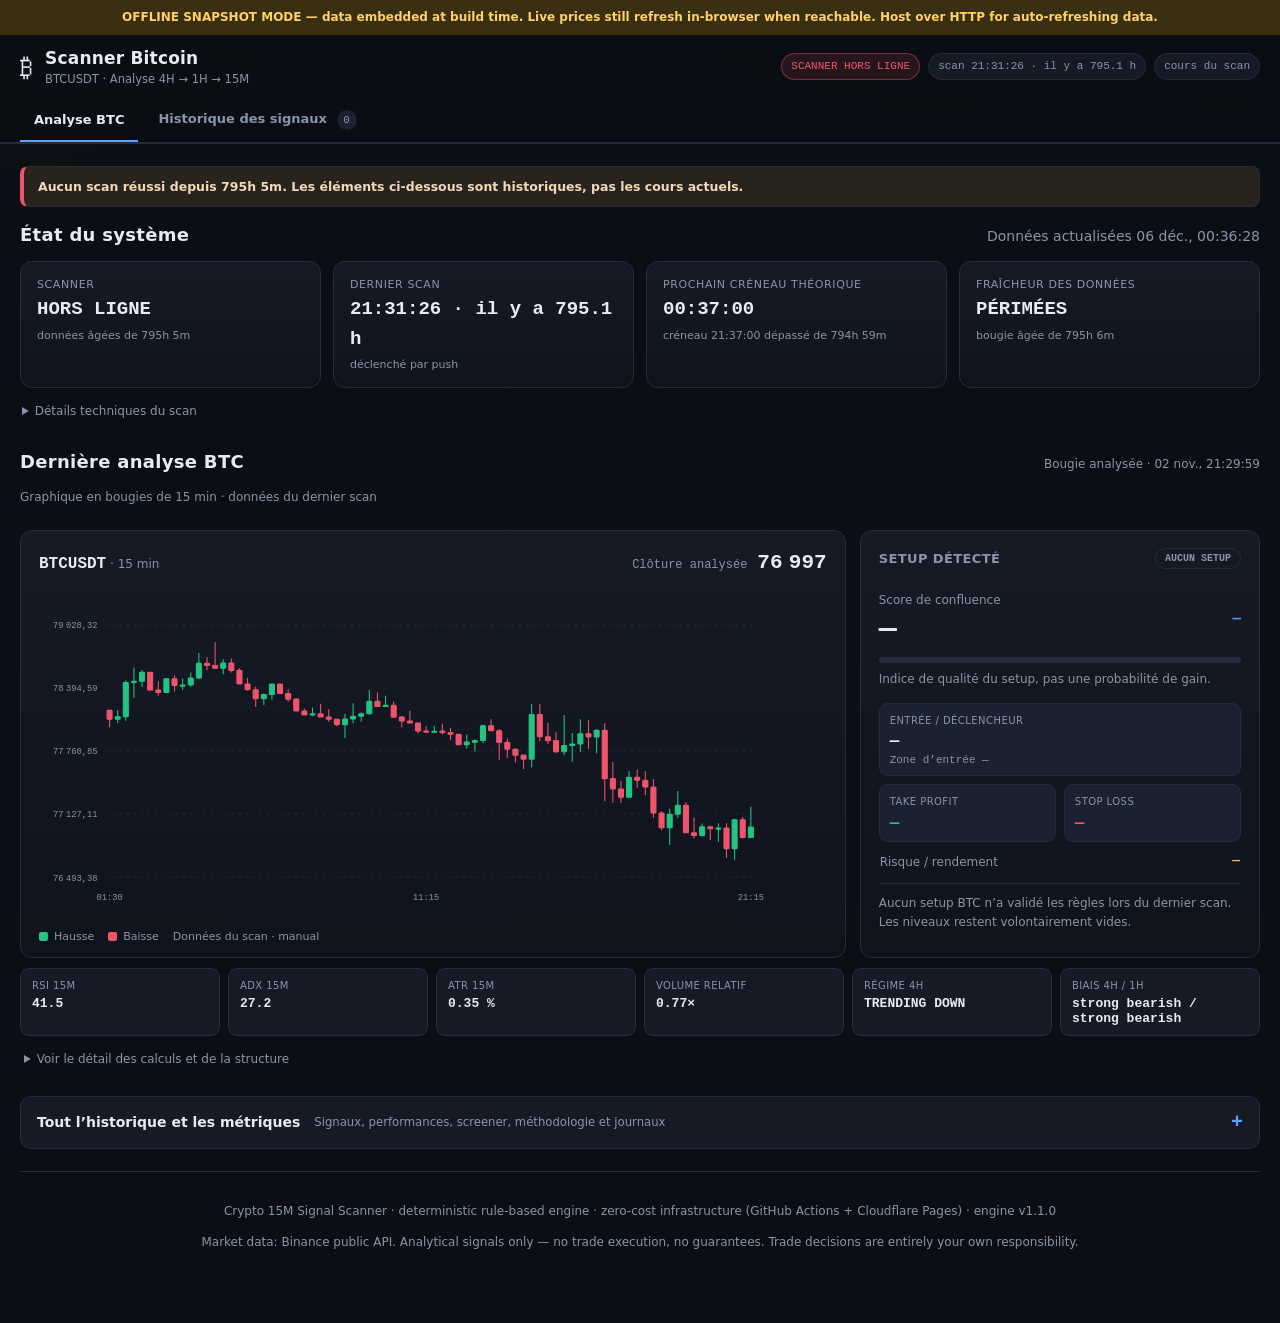
==== commit 25c0e0c8: "chore(data): scan 2026-11-02T20:31Z" ====
--- a/frontend/dashboard-offline.html
+++ b/frontend/dashboard-offline.html
@@ -2,7 +2,7 @@
 <html lang="fr">
 <head>
 <meta charset="UTF-8">
-<meta http-equiv="Content-Security-Policy" content="default-src 'none'; script-src 'self' 'sha256-Nzp3IN+2pdZPSHGe69C3AKl8K6DiQo6AAraSeBf520c=' 'sha256-HPoOcUc74HVEPgcUVhHkHfVXBYF8ncg/iS+FL7OlJGg='; style-src 'self' 'unsafe-inline'; connect-src 'self' https://fapi.binance.com https://www.binance.com; img-src 'self' data:; font-src 'self'; manifest-src 'self'; base-uri 'none'; form-action 'none'; object-src 'none'; frame-src 'none'; worker-src 'none'">
+<meta http-equiv="Content-Security-Policy" content="default-src 'none'; script-src 'self' 'sha256-wkT6LNK83Ox5b1BeNpX72w1lb6UxE6YBCfoAt8lLuqo=' 'sha256-HPoOcUc74HVEPgcUVhHkHfVXBYF8ncg/iS+FL7OlJGg='; style-src 'self' 'unsafe-inline'; connect-src 'self' https://fapi.binance.com https://www.binance.com; img-src 'self' data:; font-src 'self'; manifest-src 'self'; base-uri 'none'; form-action 'none'; object-src 'none'; frame-src 'none'; worker-src 'none'">
 <meta name="referrer" content="no-referrer">
 <meta name="viewport" content="width=device-width, initial-scale=1.0">
 <title>Scanner Bitcoin — Analyse BTCUSDT</title>
@@ -753,7 +753,7 @@
   </footer>
 </main>
 
-<script>window.__EMBEDDED_DATA__ = {"builtAt":1793649217157,"signals":{"generatedAt":1793649206013,"signals":[]},"status":{"systemOnline":true,"health":"HEALTHY","version":"1.1.0","lastScan":{"scheduledAt":1793649120000,"executedAt":1793649206013,"trigger":"push","jitterSeconds":86.0,"durationMs":11122,"status":"OK","universeSize":1,"universeSource":"manual","market":"manual","symbolsScanned":1,"symbolsValid":1,"dataFailures":0,"failedSymbols":[],"candidates":0,"signalsGenerated":0,"rejects":{"htf_conflict":1,"no_liquidity_sweep":1},"rejectFunnel":[{"stage":"htf_conflict","rejected":1},{"stage":"no_liquidity_sweep","rejected":1}],"apiStats":{"requests":10,"errors":4,"retries":3,"rateLimitHits":0,"lastError":"HTTP 451 geo-restricted host=fapi.binance.com","endpointUsed":"binance-futures-mirror","marketUsed":"futures"},"apiHealth":"DEGRADED","dataFreshness":{"label":"LIVE","newestCandleCloseMs":1793648699999,"ageSeconds":506.0},"activeSignals":0},"lastSuccessfulScan":1793649206013,"nextExpectedScanAt":1793650020000,"scanScheduleUtcMinutes":[7,22,37,52],"logs":[{"ts":1788059768871,"level":"info","msg":"klines collected for 100/100 symbols"},{"ts":1788059769589,"level":"info","msg":"rejected 54x: HTF conflict (4H+1H oppose)"},{"ts":1788059769589,"level":"info","msg":"rejected 20x: HTF not aligned (4H=strong_bullish,1H=neutral)"},{"ts":1788059769589,"level":"info","msg":"rejected 13x: 4H regime RANGING"},{"ts":1788059769589,"level":"info","msg":"rejected 12x: HTF not aligned (4H=strong_bullish,1H=bearish)"},{"ts":1788059769589,"level":"info","msg":"rejected 10x: HTF not aligned (4H=neutral,1H=strong_bearish)"},{"ts":1788059769589,"level":"info","msg":"rejected 6x: HTF not aligned (4H=strong_bullish,1H=strong_bearish)"},{"ts":1788059769589,"level":"info","msg":"rejected 4x: no CHoCH/BOS after sweep"},{"ts":1788059769589,"level":"info","msg":"rejected 4x: HTF not aligned (4H=strong_bearish,1H=bullish)"},{"ts":1788059769589,"level":"info","msg":"rejected 3x: no displacement after structure event"},{"ts":1788059769589,"level":"info","msg":"rejected 2x: relVol 0.79 \u003c min"},{"ts":1788059769589,"level":"info","msg":"rejected 2x: ADX 13.6 \u003c min and not emerging"},{"ts":1788059769589,"level":"info","msg":"rejected 2x: RSI 41.7 outside [45,74]"},{"ts":1788059769589,"level":"info","msg":"rejected 2x: relVol 1.13 \u003c min"},{"ts":1788059769589,"level":"info","msg":"rejected 2x: HTF not aligned (4H=neutral,1H=strong_bullish)"},{"ts":1788059769589,"level":"info","msg":"rejected 2x: relVol 0.44 \u003c min"},{"ts":1788059769589,"level":"info","msg":"rejected 2x: HTF not aligned (4H=neutral,1H=neutral)"},{"ts":1788059769589,"level":"info","msg":"rejected 2x: HTF not aligned (4H=strong_bearish,1H=strong_bullish)"},{"ts":1788059769589,"level":"info","msg":"rejected 1x: relVol 0.55 \u003c min"},{"ts":1788059769589,"level":"info","msg":"rejected 1x: ADX 11.4 \u003c min and not emerging"},{"ts":1788059769589,"level":"info","msg":"rejected 1x: RSI 44.3 outside [45,74]"},{"ts":1788059769589,"level":"info","msg":"rejected 1x: RSI 34.7 outside [45,74]"},{"ts":1788059769589,"level":"info","msg":"rejected 1x: volatility out of band (5.026%)"},{"ts":1788059769589,"level":"info","msg":"rejected 1x: RSI 44.2 outside [45,74]"},{"ts":1788059769589,"level":"info","msg":"rejected 1x: volatility out of band (3.727%)"},{"ts":1788059769589,"level":"info","msg":"rejected 1x: volatility out of band (3.712%)"},{"ts":1788059769589,"level":"info","msg":"rejected 1x: volatility out of band (3.402%)"},{"ts":1788059769589,"level":"info","msg":"rejected 1x: RSI 42.7 outside [45,74]"},{"ts":1788059769589,"level":"info","msg":"rejected 1x: late entry (runup 3.9x ATR)"},{"ts":1788059769589,"level":"info","msg":"rejected 1x: RSI 44.6 outside [45,74]"},{"ts":1788059769589,"level":"info","msg":"rejected 1x: HTF not aligned (4H=strong_bearish,1H=neutral)"},{"ts":1788059769589,"level":"info","msg":"rejected 1x: RSI 66.3 outside [26,55]"},{"ts":1788059769589,"level":"info","msg":"rejected 1x: relVol 0.68 \u003c min"},{"ts":1788059769589,"level":"info","msg":"rejected 1x: RSI 83.2 outside [45,74]"},{"ts":1788059769589,"level":"info","msg":"rejected 1x: volatility out of band (3.059%)"},{"ts":1788059769589,"level":"info","msg":"rejected 1x: relVol 0.60 \u003c min"},{"ts":1788059769589,"level":"info","msg":"rejected 1x: relVol 0.49 \u003c min"},{"ts":1788059769589,"level":"info","msg":"rejected 1x: volatility out of band (3.037%)"},{"ts":1788059769589,"level":"info","msg":"rejected 1x: ADX 13.1 \u003c min and not emerging"},{"ts":1788059769589,"level":"info","msg":"rejected 1x: relVol 0.66 \u003c min"},{"ts":1788059769589,"level":"info","msg":"rejected 1x: ADX 10.3 \u003c min and not emerging"},{"ts":1788059769589,"level":"info","msg":"rejected 1x: relVol 0.70 \u003c min"},{"ts":1788059769589,"level":"info","msg":"rejected 1x: ADX 12.1 \u003c min and not emerging"},{"ts":1788059769589,"level":"info","msg":"rejected 1x: relVol 0.78 \u003c min"},{"ts":1788059769589,"level":"info","msg":"rejected 1x: RSI 75.6 outside [45,74]"},{"ts":1788059769589,"level":"info","msg":"rejected 1x: ADX 11.7 \u003c min and not emerging"},{"ts":1788059769589,"level":"info","msg":"rejected 1x: relVol 0.90 \u003c min"},{"ts":1788059769589,"level":"info","msg":"rejected 1x: relVol 0.76 \u003c min"},{"ts":1788059769589,"level":"info","msg":"rejected 1x: no liquidity sweep in window"},{"ts":1788059769589,"level":"info","msg":"rejected 1x: relVol 0.84 \u003c min"},{"ts":1788059769589,"level":"info","msg":"rejected 1x: RSI 34.1 outside [45,74]"},{"ts":1788059769589,"level":"info","msg":"rejected 1x: RSI 59.6 outside [26,55]"},{"ts":1788059769589,"level":"info","msg":"rejected 1x: RSI 40.4 outside [45,74]"},{"ts":1788059769589,"level":"info","msg":"rejected 1x: volatility out of band (3.291%)"},{"ts":1788059769589,"level":"info","msg":"rejected 1x: relVol 0.85 \u003c min"},{"ts":1788059769589,"level":"info","msg":"rejected 1x: RSI 26.5 outside [45,74]"},{"ts":1788059769589,"level":"info","msg":"rejected 1x: relVol 0.48 \u003c min"},{"ts":1788059769589,"level":"info","msg":"rejected 1x: RSI 77.4 outside [45,74]"},{"ts":1788059769589,"level":"info","msg":"rejected 1x: relVol 0.26 \u003c min"},{"ts":1788059769589,"level":"info","msg":"rejected 1x: relVol 0.94 \u003c min"},{"ts":1788059769589,"level":"info","msg":"rejected 1x: relVol 0.74 \u003c min"},{"ts":1788059769589,"level":"info","msg":"rejected 1x: RSI 43.4 outside [45,74]"},{"ts":1788059769589,"level":"info","msg":"rejected 1x: RSI 38.8 outside [45,74]"},{"ts":1788059769589,"level":"info","msg":"rejected 1x: RSI 29.8 outside [45,74]"},{"ts":1788059769589,"level":"info","msg":"rejected 1x: ADX 11.3 \u003c min and not emerging"},{"ts":1788059769589,"level":"info","msg":"rejected 1x: relVol 0.83 \u003c min"},{"ts":1788059769589,"level":"info","msg":"rejected 1x: relVol 0.80 \u003c min"},{"ts":1788059769589,"level":"info","msg":"rejected 1x: relVol 1.04 \u003c min"},{"ts":1788059769589,"level":"info","msg":"rejected 1x: relVol 0.65 \u003c min"},{"ts":1788059769589,"level":"info","msg":"rejected 1x: relVol 0.54 \u003c min"},{"ts":1788059769589,"level":"info","msg":"rejected 1x: RSI 28.2 outside [45,74]"},{"ts":1788059769589,"level":"info","msg":"rejected 1x: ADX 13.9 \u003c min and not emerging"},{"ts":1788059769589,"level":"info","msg":"rejected 1x: RSI 36.3 outside [45,74]"},{"ts":1788059769589,"level":"info","msg":"rejected 1x: volatility out of band (0.016%)"},{"ts":1788059769589,"level":"info","msg":"rejected 1x: RSI 42.2 outside [45,74]"},{"ts":1788059769589,"level":"info","msg":"rejected 1x: relVol 0.28 \u003c min"},{"ts":1788059769589,"level":"info","msg":"no qualifying setups this scan -- zero signals generated"},{"ts":1788067003292,"level":"info","msg":"scan start v1.1.0 scheduled=1788066900000 actual=1788067003291 (jitter 103.3s)"},{"ts":1788067013042,"level":"info","msg":"universe: 100 symbols selected from 518 USDT perp candidates (binance-futures-mirror)"},{"ts":1788067024128,"level":"info","msg":"klines collected for 20/100 symbols"},{"ts":1788067035074,"level":"info","msg":"klines collected for 40/100 symbols"},{"ts":1788067045621,"level":"info","msg":"klines collected for 60/100 symbols"},{"ts":1788067056771,"level":"info","msg":"klines collected for 80/100 symbols"},{"ts":1788067067688,"level":"info","msg":"klines collected for 100/100 symbols"},{"ts":1788067067929,"level":"info","msg":"derivatives: funding rates for 885 symbols"},{"ts":1788067071205,"level":"info","msg":"rejected 54x: HTF conflict (4H+1H oppose)"},{"ts":1788067071205,"level":"info","msg":"rejected 19x: HTF not aligned (4H=strong_bullish,1H=neutral)"},{"ts":1788067071205,"level":"info","msg":"rejected 14x: HTF not aligned (4H=strong_bullish,1H=bearish)"},{"ts":1788067071205,"level":"info","msg":"rejected 12x: 4H regime RANGING"},{"ts":1788067071205,"level":"info","msg":"rejected 9x: HTF not aligned (4H=neutral,1H=strong_bearish)"},{"ts":1788067071205,"level":"info","msg":"rejected 8x: no CHoCH/BOS after sweep"},{"ts":1788067071205,"level":"info","msg":"rejected 6x: HTF not aligned (4H=strong_bullish,1H=strong_bearish)"},{"ts":1788067071205,"level":"info","msg":"rejected 4x: HTF not aligned (4H=neutral,1H=neutral)"},{"ts":1788067071205,"level":"info","msg":"rejected 3x: relVol 1.05 \u003c min"},{"ts":1788067071205,"level":"info","msg":"rejected 2x: relVol 1.12 \u003c min"},{"ts":1788067071205,"level":"info","msg":"rejected 2x: relVol 0.83 \u003c min"},{"ts":1788067071205,"level":"info","msg":"rejected 2x: HTF not aligned (4H=strong_bearish,1H=bullish)"},{"ts":1788067071205,"level":"info","msg":"rejected 2x: no displacement after structure event"},{"ts":1788067071205,"level":"info","msg":"rejected 2x: relVol 0.77 \u003c min"},{"ts":1788067071205,"level":"info","msg":"rejected 2x: HTF not aligned (4H=neutral,1H=strong_bullish)"},{"ts":1788067071205,"level":"info","msg":"rejected 2x: ADX 13.9 \u003c min and not emerging"},{"ts":1788067071205,"level":"info","msg":"rejected 2x: HTF not aligned (4H=bullish,1H=strong_bearish)"},{"ts":1788067071205,"level":"info","msg":"rejected 2x: RSI 41.4 outside [45,74]"},{"ts":1788067071205,"level":"info","msg":"rejected 2x: HTF not aligned (4H=strong_bearish,1H=strong_bullish)"},{"ts":1788067071205,"level":"info","msg":"rejected 2x: RSI 44.5 outside [45,74]"},{"ts":1788067071205,"level":"info","msg":"rejected 1x: relVol 1.20 \u003c min"},{"ts":1788067071205,"level":"info","msg":"rejected 1x: RSI 42.2 outside [45,74]"},{"ts":1788067071205,"level":"info","msg":"rejected 1x: RSI 42.4 outside [45,74]"},{"ts":1788067071205,"level":"info","msg":"rejected 1x: volatility out of band (3.677%)"},{"ts":1788067071205,"level":"info","msg":"rejected 1x: volatility out of band (3.846%)"},{"ts":1788067071205,"level":"info","msg":"rejected 1x: relVol 0.90 \u003c min"},{"ts":1788067071205,"level":"info","msg":"rejected 1x: volatility out of band (3.895%)"},{"ts":1788067071205,"level":"info","msg":"rejected 1x: RSI 40.9 outside [45,74]"},{"ts":1788067071205,"level":"info","msg":"rejected 1x: volatility out of band (3.378%)"},{"ts":1788067071205,"level":"info","msg":"rejected 1x: RSI 40.2 outside [45,74]"},{"ts":1788067071205,"level":"info","msg":"rejected 1x: ADX 13.7 \u003c min and not emerging"},{"ts":1788067071205,"level":"info","msg":"rejected 1x: RSI 55.7 outside [26,55]"},{"ts":1788067071205,"level":"info","msg":"rejected 1x: volatility out of band (3.512%)"},{"ts":1788067071205,"level":"info","msg":"rejected 1x: relVol 0.73 \u003c min"},{"ts":1788067071205,"level":"info","msg":"rejected 1x: ADX 12.4 \u003c min and not emerging"},{"ts":1788067071205,"level":"info","msg":"rejected 1x: ADX 11.9 \u003c min and not emerging"},{"ts":1788067071205,"level":"info","msg":"rejected 1x: relVol 1.19 \u003c min"},{"ts":1788067071205,"level":"info","msg":"rejected 1x: relVol 0.95 \u003c min"},{"ts":1788067071205,"level":"info","msg":"rejected 1x: RSI 35.9 outside [45,74]"},{"ts":1788067071205,"level":"info","msg":"rejected 1x: volatility out of band (3.562%)"},{"ts":1788067071205,"level":"info","msg":"rejected 1x: RSI 75.1 outside [45,74]"},{"ts":1788067071205,"level":"info","msg":"rejected 1x: volatility out of band (3.225%)"},{"ts":1788067071205,"level":"info","msg":"rejected 1x: relVol 1.03 \u003c min"},{"ts":1788067071205,"level":"info","msg":"rejected 1x: ADX 10.1 \u003c min and not emerging"},{"ts":1788067071205,"level":"info","msg":"rejected 1x: relVol 0.65 \u003c min"},{"ts":1788067071205,"level":"info","msg":"rejected 1x: ADX 9.3 \u003c min and not emerging"},{"ts":1788067071205,"level":"info","msg":"rejected 1x: RSI 38.0 outside [45,74]"},{"ts":1788067071205,"level":"info","msg":"rejected 1x: relVol 0.63 \u003c min"},{"ts":1788067071205,"level":"info","msg":"rejected 1x: volatility out of band (3.805%)"},{"ts":1788067071205,"level":"info","msg":"rejected 1x: RSI 79.3 outside [45,74]"},{"ts":1788067071205,"level":"info","msg":"rejected 1x: relVol 0.93 \u003c min"},{"ts":1788067071205,"level":"info","msg":"rejected 1x: RSI 34.7 outside [45,74]"},{"ts":1788067071205,"level":"info","msg":"rejected 1x: RSI 58.0 outside [26,55]"},{"ts":1788067071205,"level":"info","msg":"rejected 1x: RSI 42.9 outside [45,74]"},{"ts":1788067071205,"level":"info","msg":"rejected 1x: volatility out of band (3.182%)"},{"ts":1788067071205,"level":"info","msg":"rejected 1x: no liquidity sweep in window"},{"ts":1788067071205,"level":"info","msg":"rejected 1x: HTF not aligned (4H=strong_bearish,1H=neutral)"},{"ts":1788067071205,"level":"info","msg":"rejected 1x: relVol 0.37 \u003c min"},{"ts":1788067071205,"level":"info","msg":"rejected 1x: relVol 1.00 \u003c min"},{"ts":1788067071205,"level":"info","msg":"rejected 1x: ADX 10.9 \u003c min and not emerging"},{"ts":1788067071205,"level":"info","msg":"rejected 1x: ADX 13.2 \u003c min and not emerging"},{"ts":1788067071205,"level":"info","msg":"rejected 1x: relVol 0.60 \u003c min"},{"ts":1788067071205,"level":"info","msg":"rejected 1x: relVol 1.09 \u003c min"},{"ts":1788067071205,"level":"info","msg":"rejected 1x: RSI 76.1 outside [45,74]"},{"ts":1788067071205,"level":"info","msg":"rejected 1x: ADX 11.0 \u003c min and not emerging"},{"ts":1788067071205,"level":"info","msg":"rejected 1x: RSI 39.6 outside [45,74]"},{"ts":1788067071205,"level":"info","msg":"rejected 1x: RSI 39.5 outside [45,74]"},{"ts":1788067071205,"level":"info","msg":"rejected 1x: RSI 43.3 outside [45,74]"},{"ts":1788067071205,"level":"info","msg":"rejected 1x: RSI 35.3 outside [45,74]"},{"ts":1788067071205,"level":"info","msg":"no qualifying setups this scan -- zero signals generated"},{"ts":1793623952424,"level":"info","msg":"scan start v1.1.0 scheduled=1793623500000 actual=1793623952412 (jitter 452.4s)"},{"ts":1793623954930,"level":"info","msg":"derivatives: funding rates for 945 symbols"},{"ts":1793623955353,"level":"info","msg":"rejected 1x htf_not_aligned (e.g. HTF not aligned (4H=strong_bearish,1H=neutral))"},{"ts":1793623955353,"level":"info","msg":"rejected 1x no_structure_event (e.g. no CHoCH/BOS after sweep)"},{"ts":1793623955353,"level":"info","msg":"no qualifying setups this scan -- zero signals generated"},{"ts":1793625854733,"level":"info","msg":"scan start v1.1.0 scheduled=1793625300000 actual=1793625854733 (jitter 554.7s)"},{"ts":1793625865496,"level":"info","msg":"derivatives: funding rates for 945 symbols"},{"ts":1793625865876,"level":"info","msg":"rejected 1x htf_not_aligned (e.g. HTF not aligned (4H=strong_bearish,1H=neutral))"},{"ts":1793625865876,"level":"info","msg":"rejected 1x no_displacement (e.g. no displacement after structure event)"},{"ts":1793625865876,"level":"info","msg":"no qualifying setups this scan -- zero signals generated"},{"ts":1793627602920,"level":"info","msg":"scan start v1.1.0 scheduled=1793627100000 actual=1793627602920 (jitter 502.9s)"},{"ts":1793627613565,"level":"info","msg":"derivatives: funding rates for 945 symbols"},{"ts":1793627613740,"level":"info","msg":"rejected 1x htf_not_aligned (e.g. HTF not aligned (4H=strong_bearish,1H=neutral))"},{"ts":1793627613740,"level":"info","msg":"rejected 1x momentum_rsi_out_of_band (e.g. RSI 56.2 outside [26,55])"},{"ts":1793627613740,"level":"info","msg":"no qualifying setups this scan -- zero signals generated"},{"ts":1793630253031,"level":"info","msg":"scan start v1.1.0 scheduled=1793629800000 actual=1793630253030 (jitter 453.0s)"},{"ts":1793630263342,"level":"info","msg":"derivatives: funding rates for 945 symbols"},{"ts":1793630263725,"level":"info","msg":"rejected 1x htf_not_aligned (e.g. HTF not aligned (4H=strong_bearish,1H=neutral))"},{"ts":1793630263725,"level":"info","msg":"rejected 1x volume_thin (e.g. relVol 0.96 \u003c 1.2)"},{"ts":1793630263725,"level":"info","msg":"no qualifying setups this scan -- zero signals generated"},{"ts":1793631109204,"level":"info","msg":"scan start v1.1.0 scheduled=1793630700000 actual=1793631109204 (jitter 409.2s)"},{"ts":1793631120105,"level":"info","msg":"derivatives: funding rates for 945 symbols"},{"ts":1793631120302,"level":"info","msg":"rejected 1x htf_not_aligned (e.g. HTF not aligned (4H=strong_bearish,1H=neutral))"},{"ts":1793631120302,"level":"info","msg":"rejected 1x no_structure_event (e.g. no CHoCH/BOS after sweep)"},{"ts":1793631120302,"level":"info","msg":"no qualifying setups this scan -- zero signals generated"},{"ts":1793634276632,"level":"info","msg":"scan start v1.1.0 scheduled=1793633820000 actual=1793634276632 (jitter 456.6s)"},{"ts":1793634287769,"level":"info","msg":"derivatives: funding rates for 945 symbols"},{"ts":1793634288017,"level":"info","msg":"rejected 1x htf_not_aligned (e.g. HTF not aligned (4H=strong_bearish,1H=neutral))"},{"ts":1793634288017,"level":"info","msg":"rejected 1x volume_thin (e.g. relVol 0.96 \u003c 1.2)"},{"ts":1793634288017,"level":"info","msg":"no qualifying setups this scan -- zero signals generated"},{"ts":1793640628562,"level":"info","msg":"scan start v1.1.0 scheduled=1793640120000 actual=1793640628561 (jitter 508.6s)"},{"ts":1793640638955,"level":"info","msg":"derivatives: funding rates for 945 symbols"},{"ts":1793640639119,"level":"info","msg":"rejected 1x htf_conflict (e.g. HTF conflict (4H=strong_bearish,1H=strong_bearish))"},{"ts":1793640639119,"level":"info","msg":"rejected 1x volume_thin (e.g. relVol 1.13 \u003c 1.2)"},{"ts":1793640639119,"level":"info","msg":"no qualifying setups this scan -- zero signals generated"},{"ts":1793640952642,"level":"info","msg":"scan start v1.1.0 scheduled=1793640120000 actual=1793640952641 (jitter 832.6s)"},{"ts":1793640963491,"level":"info","msg":"derivatives: funding rates for 945 symbols"},{"ts":1793640963712,"level":"info","msg":"rejected 1x htf_conflict (e.g. HTF conflict (4H=strong_bearish,1H=strong_bearish))"},{"ts":1793640963712,"level":"info","msg":"rejected 1x volume_thin (e.g. relVol 1.13 \u003c 1.2)"},{"ts":1793640963712,"level":"info","msg":"no qualifying setups this scan -- zero signals generated"},{"ts":1793649206014,"level":"info","msg":"scan start v1.1.0 scheduled=1793649120000 actual=1793649206013 (jitter 86.0s)"},{"ts":1793649216889,"level":"info","msg":"derivatives: funding rates for 945 symbols"},{"ts":1793649217135,"level":"info","msg":"rejected 1x htf_conflict (e.g. HTF conflict (4H=strong_bearish,1H=strong_bearish))"},{"ts":1793649217135,"level":"info","msg":"rejected 1x no_liquidity_sweep (e.g. no liquidity sweep in window)"},{"ts":1793649217135,"level":"info","msg":"no qualifying setups this scan -- zero signals generated"}]},"snapshots":[{"ts":1788059098973,"universeSize":100,"source":"binance-futures-mirror","breadth":{"TRENDING_UP":63,"TRENDING_DOWN":11,"RANGING":16,"MIXED":10},"activeSignals":0,"signalsGenerated":0,"avgScore":null,"topVolume":[{"symbol":"BTCUSDT","quoteVolume":3667680887.19,"rank":1},{"symbol":"ETHUSDT","quoteVolume":2621999606.82,"rank":2},{"symbol":"SOLUSDT","quoteVolume":1210732771.17,"rank":3},{"symbol":"ZECUSDT","quoteVolume":887400547.25,"rank":4},{"symbol":"TRUMPUSDT","quoteVolume":774000443.15,"rank":5},{"symbol":"BTRUSDT","quoteVolume":483894692.46,"rank":6},{"symbol":"XRPUSDT","quoteVolume":481147132.99,"rank":7},{"symbol":"HYPEUSDT","quoteVolume":459456376.95,"rank":8},{"symbol":"PROMUSDT","quoteVolume":404908238.22,"rank":9},{"symbol":"4USDT","quoteVolume":268346479.11,"rank":10}]},{"ts":1788059713887,"universeSize":100,"source":"binance-futures-mirror","breadth":{"TRENDING_UP":63,"TRENDING_DOWN":11,"RANGING":16,"MIXED":10},"activeSignals":0,"signalsGenerated":0,"avgScore":null,"topVolume":[{"symbol":"BTCUSDT","quoteVolume":3668771042.78,"rank":1},{"symbol":"ETHUSDT","quoteVolume":2623764866.49,"rank":2},{"symbol":"SOLUSDT","quoteVolume":1206777477.53,"rank":3},{"symbol":"ZECUSDT","quoteVolume":886471229.31,"rank":4},{"symbol":"TRUMPUSDT","quoteVolume":772561085.45,"rank":5},{"symbol":"BTRUSDT","quoteVolume":486961852.18,"rank":6},{"symbol":"XRPUSDT","quoteVolume":480867418.51,"rank":7},{"symbol":"HYPEUSDT","quoteVolume":458458867.75,"rank":8},{"symbol":"PROMUSDT","quoteVolume":413999113.92,"rank":9},{"symbol":"4USDT","quoteVolume":270192175.24,"rank":10}]},{"ts":1788067003291,"universeSize":100,"source":"binance-futures-mirror","breadth":{"TRENDING_UP":65,"TRENDING_DOWN":11,"RANGING":15,"MIXED":9},"activeSignals":0,"signalsGenerated":0,"avgScore":null,"topVolume":[{"symbol":"BTCUSDT","quoteVolume":3660241456.52,"rank":1},{"symbol":"ETHUSDT","quoteVolume":2635302760.36,"rank":2},{"symbol":"SOLUSDT","quoteVolume":1174417395.88,"rank":3},{"symbol":"ZECUSDT","quoteVolume":886195291.87,"rank":4},{"symbol":"TRUMPUSDT","quoteVolume":622291845.44,"rank":5},{"symbol":"XRPUSDT","quoteVolume":474710648.51,"rank":6},{"symbol":"PROMUSDT","quoteVolume":474392467.72,"rank":7},{"symbol":"BTRUSDT","quoteVolume":472682656.07,"rank":8},{"symbol":"HYPEUSDT","quoteVolume":418579463.41,"rank":9},{"symbol":"4USDT","quoteVolume":307769375.86,"rank":10}]},{"ts":1793623952412,"universeSize":1,"source":"manual","breadth":{"TRENDING_UP":0,"TRENDING_DOWN":1,"RANGING":0,"MIXED":0},"activeSignals":0,"signalsGenerated":0,"avgScore":null,"topVolume":[{"symbol":"BTCUSDT","quoteVolume":0,"rank":1}]},{"ts":1793625854733,"universeSize":1,"source":"manual","breadth":{"TRENDING_UP":0,"TRENDING_DOWN":1,"RANGING":0,"MIXED":0},"activeSignals":0,"signalsGenerated":0,"avgScore":null,"topVolume":[{"symbol":"BTCUSDT","quoteVolume":0,"rank":1}]},{"ts":1793627602920,"universeSize":1,"source":"manual","breadth":{"TRENDING_UP":0,"TRENDING_DOWN":1,"RANGING":0,"MIXED":0},"activeSignals":0,"signalsGenerated":0,"avgScore":null,"topVolume":[{"symbol":"BTCUSDT","quoteVolume":0,"rank":1}]},{"ts":1793630253030,"universeSize":1,"source":"manual","breadth":{"TRENDING_UP":0,"TRENDING_DOWN":1,"RANGING":0,"MIXED":0},"activeSignals":0,"signalsGenerated":0,"avgScore":null,"topVolume":[{"symbol":"BTCUSDT","quoteVolume":0,"rank":1}]},{"ts":1793631109204,"universeSize":1,"source":"manual","breadth":{"TRENDING_UP":0,"TRENDING_DOWN":1,"RANGING":0,"MIXED":0},"activeSignals":0,"signalsGenerated":0,"avgScore":null,"topVolume":[{"symbol":"BTCUSDT","quoteVolume":0,"rank":1}]},{"ts":1793634276632,"universeSize":1,"source":"manual","breadth":{"TRENDING_UP":0,"TRENDING_DOWN":1,"RANGING":0,"MIXED":0},"activeSignals":0,"signalsGenerated":0,"avgScore":null,"topVolume":[{"symbol":"BTCUSDT","quoteVolume":0,"rank":1}]},{"ts":1793640628561,"universeSize":1,"source":"manual","breadth":{"TRENDING_UP":0,"TRENDING_DOWN":1,"RANGING":0,"MIXED":0},"activeSignals":0,"signalsGenerated":0,"avgScore":null,"topVolume":[{"symbol":"BTCUSDT","quoteVolume":0,"rank":1}]},{"ts":1793640952641,"universeSize":1,"source":"manual","breadth":{"TRENDING_UP":0,"TRENDING_DOWN":1,"RANGING":0,"MIXED":0},"activeSignals":0,"signalsGenerated":0,"avgScore":null,"topVolume":[{"symbol":"BTCUSDT","quoteVolume":0,"rank":1}]},{"ts":1793649206013,"universeSize":1,"source":"manual","breadth":{"TRENDING_UP":0,"TRENDING_DOWN":1,"RANGING":0,"MIXED":0},"activeSignals":0,"signalsGenerated":0,"avgScore":null,"topVolume":[{"symbol":"BTCUSDT","quoteVolume":0,"rank":1}]}],"screener":{"generatedAt":1793649206013,"universeSource":"manual","rows":[{"symbol":"BTCUSDT","rank":1,"price":76778.8,"bias1d":"strong_bullish","bias4h":"strong_bearish","bias1h":"strong_bearish","regime":"TRENDING_DOWN","rsi":30.4,"adx":26.1,"atrPercent":0.334,"relVolume":1.25,"fundingRatePct":0.01,"openInterest":98611.99}]},"performance":{"total":0,"waiting":0,"triggered":0,"wins":0,"losses":0,"expired":0,"ambiguous":0,"cancelled":0,"winRate":null,"resolvedTrades":0,"avgRr":null,"avgWinR":null,"profitFactor":null,"avgScore":null,"avgTimeToTpMs":null,"avgTimeToSlMs":null,"expectancyR":null,"sharpeR":null,"slippage":{"avgPct":null,"maxPct":null,"fills":0},"costsModelled":false,"avgCostR":null,"totalCostR":null,"netWins":null,"netLosses":null,"winRateNet":null,"expectancyNetR":null,"profitFactorNet":null,"maxWinningStreak":0,"maxLosingStreak":0,"maxDrawdownR":null,"monteCarlo":null,"scoreCalibration":{"A+":{"signals":0,"resolved":0,"wins":0,"losses":0,"winRate":null,"wilson95":{"lower":null,"upper":null}},"A":{"signals":0,"resolved":0,"wins":0,"losses":0,"winRate":null,"wilson95":{"lower":null,"upper":null}},"B+":{"signals":0,"resolved":0,"wins":0,"losses":0,"winRate":null,"wilson95":{"lower":null,"upper":null}}},"byDirection":{},"byQuality":{},"byRegime":{},"bySymbol":{},"byScoreRange":{},"window":{"since":null,"until":null,"signalsInWindow":0},"generatedAt":1793649206013,"disclaimer":"Win rate = wins / (wins + losses); waiting/expired/ambiguous/cancelled signals are excluded from the denominator. Gross figures (winRate, expectancyR, profitFactor, sharpeR, monteCarlo) EXCLUDE fees and funding; the *Net figures include them and are the ones to read. The confluence score is a quality ranking, not a probability. Past performance does not guarantee future results."},"chart":{"symbol":"BTCUSDT","timeframe":"15m","source":"manual","generatedAt":1793649206013,"lastClosedAt":1793648699999,"price":76778.8,"context":{"regime":"TRENDING_DOWN","bias1d":"strong_bullish","bias4h":"strong_bearish","bias1h":"strong_bearish","fundingRatePct":0.01,"openInterest":98611.99},"indicators":{"4h":{"ema20":78110.23033757966,"ema50":79042.11624952487,"ema200":81595.1673262752,"rsi":40.35968852122369,"adx":22.17825976260666,"plusDi":16.45292210713699,"minusDi":24.740216273199824,"atr":750.2064800154902,"atrPercent":0.9682219948085194,"relativeVolume":2.2774091839653963,"vwap":79220.30335238282},"1h":{"ema20":77761.95872706575,"ema50":77883.47601631601,"ema200":79034.45876681583,"rsi":28.180899822848843,"adx":18.6743084489324,"plusDi":10.519551940287716,"minusDi":23.997874144584017,"atr":397.8444459322795,"atrPercent":0.5166945192502136,"relativeVolume":0.8965000689629559,"vwap":77884.77034730658},"15m":{"ema20":77242.19945989657,"ema50":77587.6211024359,"ema200":77893.61350763346,"rsi":30.397031593725202,"adx":26.128991167836354,"plusDi":11.146201726121925,"minusDi":26.896389943941664,"atr":256.7191435826947,"atrPercent":0.33436201605481547,"relativeVolume":1.2478570895842551,"vwap":77643.14308597268}},"structure":{"4h":{"events":["StructureEvent(index=132, type='CHoCH_down', level=82751.1, swingIndex=124, trendAfter='down')","StructureEvent(index=144, type='BOS_down', level=82912.8, swingIndex=139, trendAfter='down')","StructureEvent(index=156, type='BOS_down', level=81637.7, swingIndex=153, trendAfter='down')","StructureEvent(index=171, type='CHoCH_up', level=82268.7, swingIndex=167, trendAfter='up')","StructureEvent(index=185, type='BOS_up', level=83420.0, swingIndex=180, trendAfter='up')","StructureEvent(index=204, type='CHoCH_down', level=80461.6, swingIndex=200, trendAfter='down')","StructureEvent(index=213, type='BOS_down', level=80059.0, swingIndex=209, trendAfter='down')","StructureEvent(index=224, type='CHoCH_up', level=80819.4, swingIndex=216, trendAfter='up')","StructureEvent(index=227, type='BOS_up', level=81270.6, swingIndex=224, trendAfter='up')","StructureEvent(index=236, type='CHoCH_down', level=79666.9, swingIndex=231, trendAfter='down')","StructureEvent(index=254, type='CHoCH_up', level=78231.3, swingIndex=251, trendAfter='up')","StructureEvent(index=258, type='CHoCH_down', level=77561.9, swingIndex=254, trendAfter='down')"],"sweeps":["Sweep(index=200, direction='bullish', level=80888.9, swingIndex=193, wick=427.3)","Sweep(index=203, direction='bullish', level=80461.6, swingIndex=200, wick=57.0)","Sweep(index=204, direction='bullish', level=79732.3, swingIndex=150, wick=553.7)","Sweep(index=212, direction='bullish', level=80059.0, swingIndex=209, wick=249.8)","Sweep(index=224, direction='bearish', level=80999.9, swingIndex=207, wick=270.7)","Sweep(index=224, direction='bearish', level=80920.0, swingIndex=211, wick=350.6)","Sweep(index=228, direction='bearish', level=80819.4, swingIndex=216, wick=484.0)","Sweep(index=228, direction='bearish', level=81270.6, swingIndex=224, wick=32.8)","Sweep(index=234, direction='bearish', level=81800.0, swingIndex=227, wick=98.7)","Sweep(index=234, direction='bearish', level=81759.0, swingIndex=230, wick=139.7)","Sweep(index=241, direction='bullish', level=76444.0, swingIndex=237, wick=174.0)","Sweep(index=256, direction='bearish', level=78231.3, swingIndex=251, wick=460.9)"],"displacements":["Displacement(index=86, direction='bullish', body=1095.300000000003, atr=676.5843462519562, strength=1.6189)","Displacement(index=99, direction='bearish', body=1402.7000000000116, atr=829.2359277964925, strength=1.6916)","Displacement(index=108, direction='bearish', body=1473.699999999997, atr=886.3681985549246, strength=1.6626)","Displacement(index=135, direction='bullish', body=1486.3999999999942, atr=839.558967322049, strength=1.7705)","Displacement(index=144, direction='bearish', body=1824.0999999999913, atr=931.0345106845655, strength=1.9592)","Displacement(index=170, direction='bullish', body=1237.1000000000058, atr=810.4677512675586, strength=1.5264)","Displacement(index=231, direction='bearish', body=1494.7999999999884, atr=818.0116495175965, strength=1.8274)","Displacement(index=234, direction='bullish', body=1613.9000000000087, atr=881.3032048069097, strength=1.8313)","Displacement(index=236, direction='bearish', body=2847.2999999999884, atr=1063.4655184304486, strength=2.6774)"],"equalHighs":[{"kind":"high","priceA":86683.9,"priceB":86664.9,"indexA":90,"indexB":96,"level":86674.4,"confirmIndex":98},{"kind":"high","priceA":84134.2,"priceB":84117.6,"indexA":137,"indexB":143,"level":84125.9,"confirmIndex":145},{"kind":"high","priceA":82008.7,"priceB":82035.3,"indexA":195,"indexB":198,"level":82022.0,"confirmIndex":200},{"kind":"high","priceA":81800.0,"priceB":81759.0,"indexA":227,"indexB":230,"level":81779.5,"confirmIndex":232}],"equalLows":[{"kind":"low","priceA":82851.5,"priceB":82901.3,"indexA":55,"indexB":58,"level":82876.4,"confirmIndex":60},{"kind":"low","priceA":80780.0,"priceB":80751.0,"indexA":157,"indexB":164,"level":80765.5,"confirmIndex":166},{"kind":"low","priceA":79429.0,"priceB":79468.3,"indexA":216,"indexB":221,"level":79448.65,"confirmIndex":223}],"fvgs":["FVG(index=171, direction='bullish', bottom=81244.1, top=81978.2, size=734.0999999999913, midpoint=81611.15, mitigatedIndex=174, invalidatedIndex=177)","FVG(index=172, direction='bullish', bottom=82200.0, top=82450.0, size=250.0, midpoint=82325.0, mitigatedIndex=173, invalidatedIndex=173)","FVG(index=181, direction='bullish', bottom=81626.4, top=82308.0, size=681.6000000000058, midpoint=81967.2, mitigatedIndex=190, invalidatedIndex=191)","FVG(index=187, direction='bullish', bottom=83686.2, top=84135.9, size=449.6999999999971, midpoint=83911.04999999999, mitigatedIndex=188, invalidatedIndex=189)","FVG(index=190, direction='bearish', bottom=82955.0, top=84019.2, size=1064.199999999997, midpoint=83487.1, mitigatedIndex=None, invalidatedIndex=None)","FVG(index=191, direction='bearish', bottom=82227.6, top=82624.1, size=396.5, midpoint=82425.85, mitigatedIndex=None, invalidatedIndex=None)","FVG(index=207, direction='bullish', bottom=80620.1, top=80739.2, size=119.09999999999127, midpoint=80679.65, mitigatedIndex=208, invalidatedIndex=208)","FVG(index=213, direction='bearish', bottom=80356.6, top=80487.5, size=130.89999999999418, midpoint=80422.05, mitigatedIndex=215, invalidatedIndex=215)","FVG(index=223, direction='bullish', bottom=80132.2, top=80413.3, size=281.1000000000058, midpoint=80272.75, mitigatedIndex=228, invalidatedIndex=231)","FVG(index=232, direction='bearish', bottom=80497.7, top=80945.0, size=447.3000000000029, midpoint=80721.35, mitigatedIndex=234, invalidatedIndex=234)","FVG(index=235, direction='bullish', bottom=80345.0, top=80549.9, size=204.89999999999418, midpoint=80447.45, mitigatedIndex=236, invalidatedIndex=236)","FVG(index=237, direction='bearish', bottom=78242.4, top=80549.9, size=2307.5, midpoint=79396.15, mitigatedIndex=238, invalidatedIndex=None)"],"orderBlocks":["OrderBlock(index=234, direction='bearish', bottom=79878.5, top=81898.7, displacementIndex=236, bosIndex=236, mitigatedIndex=None, invalidatedIndex=None)","OrderBlock(index=169, direction='bullish', bottom=80752.9, top=81244.1, displacementIndex=170, bosIndex=171, mitigatedIndex=177, invalidatedIndex=202)","OrderBlock(index=141, direction='bearish', bottom=83125.7, top=83942.1, displacementIndex=144, bosIndex=144, mitigatedIndex=172, invalidatedIndex=186)","OrderBlock(index=95, direction='bearish', bottom=85500.1, top=86349.3, displacementIndex=99, bosIndex=99, mitigatedIndex=None, invalidatedIndex=None)"]},"1h":{"events":["StructureEvent(index=151, type='BOS_up', level=80483.4, swingIndex=148, trendAfter='up')","StructureEvent(index=157, type='BOS_up', level=80807.2, swingIndex=153, trendAfter='up')","StructureEvent(index=168, type='BOS_up', level=81199.9, swingIndex=163, trendAfter='up')","StructureEvent(index=172, type='CHoCH_down', level=80822.6, swingIndex=166, trendAfter='down')","StructureEvent(index=185, type='BOS_down', level=80355.4, swingIndex=176, trendAfter='down')","StructureEvent(index=198, type='CHoCH_up', level=80345.0, swingIndex=194, trendAfter='up')","StructureEvent(index=204, type='CHoCH_down', level=79878.5, swingIndex=197, trendAfter='down')","StructureEvent(index=207, type='BOS_down', level=78210.3, swingIndex=204, trendAfter='down')","StructureEvent(index=259, type='CHoCH_up', level=77722.6, swingIndex=254, trendAfter='up')","StructureEvent(index=261, type='BOS_up', level=77868.0, swingIndex=258, trendAfter='up')","StructureEvent(index=279, type='BOS_up', level=78134.0, swingIndex=273, trendAfter='up')","StructureEvent(index=291, type='CHoCH_down', level=77891.4, swingIndex=287, trendAfter='down')"],"sweeps":["Sweep(index=257, direction='bearish', level=77722.6, swingIndex=254, wick=11.9)","Sweep(index=258, direction='bearish', level=77753.3, swingIndex=249, wick=114.7)","Sweep(index=266, direction='bearish', level=78081.3, swingIndex=223, wick=43.1)","Sweep(index=268, direction='bearish', level=77868.0, swingIndex=258, wick=119.1)","Sweep(index=275, direction='bullish', level=77715.1, swingIndex=268, wick=137.5)","Sweep(index=278, direction='bullish', level=77577.6, swingIndex=275, wick=15.7)","Sweep(index=280, direction='bearish', level=78231.3, swingIndex=265, wick=257.5)","Sweep(index=283, direction='bearish', level=78776.5, swingIndex=214, wick=77.0)","Sweep(index=293, direction='bullish', level=77891.4, swingIndex=287, wick=311.4)","Sweep(index=295, direction='bullish', level=77333.4, swingIndex=247, wick=77.4)","Sweep(index=295, direction='bullish', level=77395.8, swingIndex=253, wick=139.8)","Sweep(index=297, direction='bullish', level=77060.0, swingIndex=236, wick=245.2)"],"displacements":["Displacement(index=17, direction='bearish', body=801.6999999999971, atr=477.3416325786871, strength=1.6795)","Displacement(index=125, direction='bearish', body=628.2000000000116, atr=411.3027784979457, strength=1.5273)","Displacement(index=126, direction='bullish', body=713.5, atr=442.9525800338063, strength=1.6108)","Displacement(index=172, direction='bearish', body=590.0, atr=333.13117717114955, strength=1.7711)","Displacement(index=185, direction='bearish', body=1091.6000000000058, atr=441.16242315206915, strength=2.4744)","Displacement(index=198, direction='bullish', body=880.1999999999971, atr=440.1421371190924, strength=1.9998)","Displacement(index=204, direction='bearish', body=1990.2999999999884, atr=616.6544822185153, strength=3.2276)","Displacement(index=279, direction='bullish', body=521.6999999999971, atr=245.84802732274375, strength=2.122)"],"equalHighs":[{"kind":"high","priceA":80548.8,"priceB":80540.2,"indexA":121,"indexB":124,"level":80544.5,"confirmIndex":126},{"kind":"high","priceA":81800.0,"priceB":81759.0,"indexA":168,"indexB":180,"level":81779.5,"confirmIndex":182},{"kind":"high","priceA":77723.3,"priceB":77753.3,"indexA":244,"indexB":249,"level":77738.3,"confirmIndex":251},{"kind":"high","priceA":78144.4,"priceB":78134.0,"indexA":270,"indexB":273,"level":78139.2,"confirmIndex":275}],"equalLows":[{"kind":"low","priceA":80387.9,"priceB":80355.4,"indexA":173,"indexB":176,"level":80371.65,"confirmIndex":178},{"kind":"low","priceA":77577.6,"priceB":77561.9,"indexA":275,"indexB":278,"level":77569.75,"confirmIndex":280}],"fvgs":["FVG(index=202, direction='bearish', bottom=80912.1, top=81137.6, size=225.5, midpoint=81024.85, mitigatedIndex=203, invalidatedIndex=None)","FVG(index=205, direction='bearish', bottom=79765.3, top=80735.0, size=969.6999999999971, midpoint=80250.15, mitigatedIndex=None, invalidatedIndex=None)","FVG(index=208, direction='bearish', bottom=78242.4, top=78600.1, size=357.70000000001164, midpoint=78421.25, mitigatedIndex=212, invalidatedIndex=213)","FVG(index=209, direction='bearish', bottom=77342.8, top=77868.4, size=525.5999999999913, midpoint=77605.6, mitigatedIndex=210, invalidatedIndex=211)","FVG(index=212, direction='bullish', bottom=77535.2, top=77889.9, size=354.6999999999971, midpoint=77712.54999999999, mitigatedIndex=216, invalidatedIndex=217)","FVG(index=216, direction='bearish', bottom=78200.0, top=78377.9, size=177.89999999999418, midpoint=78288.95, mitigatedIndex=264, invalidatedIndex=279)","FVG(index=218, direction='bearish', bottom=77800.0, top=77868.0, size=68.0, midpoint=77834.0, mitigatedIndex=219, invalidatedIndex=223)","FVG(index=232, direction='bullish', bottom=76973.8, top=77220.3, size=246.5, midpoint=77097.05, mitigatedIndex=235, invalidatedIndex=297)","FVG(index=257, direction='bullish', bottom=77545.0, top=77610.0, size=65.0, midpoint=77577.5, mitigatedIndex=258, invalidatedIndex=295)","FVG(index=262, direction='bullish', bottom=77813.0, top=77845.4, size=32.39999999999418, midpoint=77829.2, mitigatedIndex=263, invalidatedIndex=263)","FVG(index=275, direction='bearish', bottom=77869.6, top=77928.0, size=58.39999999999418, midpoint=77898.8, mitigatedIndex=276, invalidatedIndex=277)","FVG(index=280, direction='bullish', bottom=77878.8, top=78000.0, size=121.19999999999709, midpoint=77939.4, mitigatedIndex=287, invalidatedIndex=291)"],"orderBlocks":["OrderBlock(index=278, direction='bullish', bottom=77561.9, top=77878.8, displacementIndex=279, bosIndex=279, mitigatedIndex=291, invalidatedIndex=295)","OrderBlock(index=199, direction='bearish', bottom=81155.4, top=81898.7, displacementIndex=204, bosIndex=204, mitigatedIndex=None, invalidatedIndex=None)","OrderBlock(index=196, direction='bullish', bottom=79982.9, top=80236.2, displacementIndex=198, bosIndex=198, mitigatedIndex=204, invalidatedIndex=204)","OrderBlock(index=183, direction='bearish', bottom=81114.7, top=81333.0, displacementIndex=185, bosIndex=185, mitigatedIndex=198, invalidatedIndex=199)","OrderBlock(index=169, direction='bearish', bottom=81311.5, top=81527.7, displacementIndex=172, bosIndex=172, mitigatedIndex=179, invalidatedIndex=179)"]},"15m":{"events":["StructureEvent(index=412, type='BOS_down', level=77795.6, swingIndex=409, trendAfter='down')","StructureEvent(index=416, type='CHoCH_up', level=77943.0, swingIndex=411, trendAfter='up')","StructureEvent(index=426, type='BOS_up', level=78488.8, swingIndex=420, trendAfter='up')","StructureEvent(index=433, type='BOS_up', level=78598.0, swingIndex=425, trendAfter='up')","StructureEvent(index=440, type='CHoCH_down', level=78316.7, swingIndex=428, trendAfter='down')","StructureEvent(index=445, type='BOS_down', level=78203.3, swingIndex=440, trendAfter='down')","StructureEvent(index=454, type='CHoCH_up', level=78234.8, swingIndex=448, trendAfter='up')","StructureEvent(index=464, type='CHoCH_down', level=77938.6, swingIndex=460, trendAfter='down')","StructureEvent(index=472, type='BOS_down', level=77756.3, swingIndex=467, trendAfter='down')","StructureEvent(index=474, type='CHoCH_up', level=78080.0, swingIndex=469, trendAfter='up')","StructureEvent(index=483, type='CHoCH_down', level=77655.4, swingIndex=479, trendAfter='down')","StructureEvent(index=498, type='BOS_down', level=76814.8, swingIndex=491, trendAfter='down')"],"sweeps":["Sweep(index=452, direction='bearish', level=78234.8, swingIndex=448, wick=7.3)","Sweep(index=454, direction='bullish', level=78203.3, swingIndex=440, wick=76.3)","Sweep(index=463, direction='bullish', level=77938.6, swingIndex=460, wick=12.1)","Sweep(index=464, direction='bearish', level=77943.0, swingIndex=411, wick=51.0)","Sweep(index=464, direction='bullish', level=77891.4, swingIndex=451, wick=19.9)","Sweep(index=469, direction='bearish', level=78033.9, swingIndex=463, wick=46.1)","Sweep(index=470, direction='bullish', level=77756.3, swingIndex=467, wick=88.7)","Sweep(index=475, direction='bearish', level=78080.0, swingIndex=469, wick=150.0)","Sweep(index=483, direction='bullish', level=77333.4, swingIndex=288, wick=77.4)","Sweep(index=483, direction='bullish', level=77395.8, swingIndex=312, wick=139.8)","Sweep(index=483, direction='bullish', level=77458.4, swingIndex=322, wick=202.4)","Sweep(index=491, direction='bullish', level=77060.0, swingIndex=246, wick=245.2)"],"displacements":["Displacement(index=192, direction='bullish', body=506.3999999999942, atr=335.253147883318, strength=1.5105)","Displacement(index=274, direction='bullish', body=152.0, atr=97.81019448327386, strength=1.554)","Displacement(index=315, direction='bullish', body=133.20000000001164, atr=74.06601325708402, strength=1.7984)","Displacement(index=319, direction='bearish', body=116.39999999999418, atr=76.77263652216779, strength=1.5162)","Displacement(index=358, direction='bullish', body=174.0, atr=96.38246973000902, strength=1.8053)","Displacement(index=361, direction='bearish', body=172.79999999998836, atr=107.66621209796926, strength=1.605)","Displacement(index=400, direction='bearish', body=164.6999999999971, atr=97.8152172049275, strength=1.6838)","Displacement(index=416, direction='bullish', body=317.8999999999942, atr=123.52918898932198, strength=2.5735)","Displacement(index=418, direction='bullish', body=230.29999999998836, atr=137.49149458773212, strength=1.675)","Displacement(index=424, direction='bullish', body=345.3000000000029, atr=170.78206125842448, strength=2.0219)","Displacement(index=474, direction='bullish', body=448.1999999999971, atr=182.7341449674217, strength=2.4527)","Displacement(index=483, direction='bearish', body=485.3000000000029, atr=270.73063055044315, strength=1.7926)"],"equalHighs":[{"kind":"high","priceA":81417.9,"priceB":81397.4,"indexA":25,"indexB":30,"level":81407.65,"confirmIndex":32},{"kind":"high","priceA":81333.0,"priceB":81344.0,"indexA":33,"indexB":36,"level":81338.5,"confirmIndex":38},{"kind":"high","priceA":80241.8,"priceB":80236.2,"indexA":83,"indexB":86,"level":80239.0,"confirmIndex":88},{"kind":"high","priceA":80912.1,"priceB":80916.8,"indexA":109,"indexB":114,"level":80914.45,"confirmIndex":116}],"equalLows":[{"kind":"low","priceA":81105.4,"priceB":81100.5,"indexA":26,"indexB":29,"level":81102.95,"confirmIndex":31},{"kind":"low","priceA":81100.5,"priceB":81114.7,"indexA":29,"indexB":32,"level":81107.6,"confirmIndex":34},{"kind":"low","priceA":77366.4,"priceB":77369.0,"indexA":268,"indexB":271,"level":77367.7,"confirmIndex":273},{"kind":"low","priceA":77512.0,"priceB":77510.5,"indexA":296,"indexB":307,"level":77511.25,"confirmIndex":309}],"fvgs":["FVG(index=441, direction='bearish', bottom=78338.9, top=78368.0, size=29.10000000000582, midpoint=78353.45, mitigatedIndex=442, invalidatedIndex=442)","FVG(index=445, direction='bearish', bottom=78288.9, top=78333.5, size=44.60000000000582, midpoint=78311.2, mitigatedIndex=454, invalidatedIndex=454)","FVG(index=446, direction='bearish', bottom=78188.9, top=78256.0, size=67.10000000000582, midpoint=78222.45, mitigatedIndex=447, invalidatedIndex=454)","FVG(index=450, direction='bearish', bottom=78082.0, top=78102.0, size=20.0, midpoint=78092.0, mitigatedIndex=451, invalidatedIndex=451)","FVG(index=455, direction='bullish', bottom=78148.6, top=78205.5, size=56.89999999999418, midpoint=78177.05, mitigatedIndex=457, invalidatedIndex=457)","FVG(index=458, direction='bearish', bottom=78111.8, top=78207.5, size=95.69999999999709, midpoint=78159.65, mitigatedIndex=459, invalidatedIndex=474)","FVG(index=461, direction='bearish', bottom=78009.6, top=78041.9, size=32.29999999998836, midpoint=78025.75, mitigatedIndex=462, invalidatedIndex=469)","FVG(index=469, direction='bullish', bottom=77876.8, top=77964.2, size=87.39999999999418, midpoint=77920.5, mitigatedIndex=470, invalidatedIndex=470)","FVG(index=471, direction='bearish', bottom=77886.3, top=77964.2, size=77.89999999999418, midpoint=77925.25, mitigatedIndex=474, invalidatedIndex=474)","FVG(index=475, direction='bullish', bottom=77719.5, top=77858.4, size=138.89999999999418, midpoint=77788.95, mitigatedIndex=476, invalidatedIndex=478)","FVG(index=484, direction='bearish', bottom=77650.2, top=77738.8, size=88.60000000000582, midpoint=77694.5, mitigatedIndex=None, invalidatedIndex=None)","FVG(index=490, direction='bearish', bottom=77154.2, top=77315.1, size=160.90000000000873, midpoint=77234.65, mitigatedIndex=491, invalidatedIndex=492)"],"orderBlocks":["OrderBlock(index=482, direction='bearish', bottom=77738.8, top=77979.4, displacementIndex=483, bosIndex=483, mitigatedIndex=None, invalidatedIndex=None)","OrderBlock(index=473, direction='bullish', bottom=77580.0, top=77719.5, displacementIndex=474, bosIndex=474, mitigatedIndex=478, invalidatedIndex=483)","OrderBlock(index=422, direction='bullish', bottom=78000.0, top=78176.9, displacementIndex=424, bosIndex=426, mitigatedIndex=445, invalidatedIndex=460)","OrderBlock(index=413, direction='bullish', bottom=77561.9, top=77785.5, displacementIndex=416, bosIndex=416, mitigatedIndex=466, invalidatedIndex=483)","OrderBlock(index=356, direction='bullish', bottom=77868.0, top=77968.6, displacementIndex=358, bosIndex=358, mitigatedIndex=361, invalidatedIndex=373)","OrderBlock(index=312, direction='bullish', bottom=77395.8, top=77524.3, displacementIndex=315, bosIndex=315, mitigatedIndex=319, invalidatedIndex=484)","OrderBlock(index=271, direction='bullish', bottom=77369.0, top=77455.6, displacementIndex=274, bosIndex=274, mitigatedIndex=280, invalidatedIndex=485)","OrderBlock(index=188, direction='bullish', bottom=76719.0, top=77154.2, displacementIndex=192, bosIndex=192, mitigatedIndex=199, invalidatedIndex=206)"]}},"candles":[{"openTime":1793562300000,"closeTime":1793563199999,"open":77749.5,"high":77789.0,"low":77691.8,"close":77770.6,"volume":267.044},{"openTime":1793563200000,"closeTime":1793564099999,"open":77770.6,"high":77820.0,"low":77734.6,"close":77748.3,"volume":303.042},{"openTime":1793564100000,"closeTime":1793564999999,"open":77748.4,"high":77771.1,"low":77680.0,"close":77771.1,"volume":371.325},{"openTime":1793565000000,"closeTime":1793565899999,"open":77771.1,"high":77861.8,"low":77771.0,"close":77839.2,"volume":201.466},{"openTime":1793565900000,"closeTime":1793566799999,"open":77839.2,"high":77893.1,"low":77839.1,"close":77871.4,"volume":152.39},{"openTime":1793566800000,"closeTime":1793567699999,"open":77871.5,"high":77922.2,"low":77852.6,"close":77871.5,"volume":252.826},{"openTime":1793567700000,"closeTime":1793568599999,"open":77871.5,"high":77890.1,"low":77795.6,"close":77890.0,"volume":217.854},{"openTime":1793568600000,"closeTime":1793569499999,"open":77890.0,"high":77925.1,"low":77890.0,"close":77925.1,"volume":162.075},{"openTime":1793569500000,"closeTime":1793570399999,"open":77925.1,"high":77943.0,"low":77855.4,"close":77855.6,"volume":247.506},{"openTime":1793570400000,"closeTime":1793571299999,"open":77855.6,"high":77878.8,"low":77753.2,"close":77785.5,"volume":405.099},{"openTime":1793571300000,"closeTime":1793572199999,"open":77785.5,"high":77785.5,"low":77561.9,"close":77660.0,"volume":806.442},{"openTime":1793572200000,"closeTime":1793573099999,"open":77660.0,"high":77781.6,"low":77653.9,"close":77781.6,"volume":450.607},{"openTime":1793573100000,"closeTime":1793573999999,"open":77781.6,"high":77851.9,"low":77770.3,"close":77791.4,"volume":176.599},{"openTime":1793574000000,"closeTime":1793574899999,"open":77791.3,"high":78188.6,"low":77784.4,"close":78109.2,"volume":1543.693},{"openTime":1793574900000,"closeTime":1793575799999,"open":78109.2,"high":78146.0,"low":78035.5,"close":78066.1,"volume":565.979},{"openTime":1793575800000,"closeTime":1793576699999,"open":78066.1,"high":78388.0,"low":78056.9,"close":78296.4,"volume":2305.643},{"openTime":1793576700000,"closeTime":1793577599999,"open":78296.4,"high":78336.9,"low":78242.0,"close":78313.0,"volume":528.192},{"openTime":1793577600000,"closeTime":1793578499999,"open":78313.0,"high":78488.8,"low":78120.0,"close":78120.0,"volume":2213.16},{"openTime":1793578500000,"closeTime":1793579399999,"open":78120.0,"high":78180.8,"low":78010.9,"close":78169.3,"volume":1246.303},{"openTime":1793579400000,"closeTime":1793580299999,"open":78169.5,"high":78176.9,"low":78000.0,"close":78081.4,"volume":568.987},{"openTime":1793580300000,"closeTime":1793581199999,"open":78081.4,"high":78174.2,"low":78043.1,"close":78104.8,"volume":671.868},{"openTime":1793581200000,"closeTime":1793582099999,"open":78104.8,"high":78473.2,"low":78066.2,"close":78450.1,"volume":1538.564},{"openTime":1793582100000,"closeTime":1793582999999,"open":78450.1,"high":78598.0,"low":78297.4,"close":78462.8,"volume":1880.243},{"openTime":1793583000000,"closeTime":1793583899999,"open":78462.8,"high":78575.0,"low":78406.7,"close":78551.9,"volume":929.503},{"openTime":1793583900000,"closeTime":1793584799999,"open":78551.8,"high":78551.9,"low":78363.2,"close":78373.4,"volume":674.623},{"openTime":1793584800000,"closeTime":1793585699999,"open":78373.4,"high":78462.0,"low":78316.7,"close":78350.0,"volume":690.431},{"openTime":1793585700000,"closeTime":1793586599999,"open":78350.0,"high":78488.0,"low":78341.1,"close":78488.0,"volume":414.803},{"openTime":1793586600000,"closeTime":1793587499999,"open":78487.9,"high":78520.0,"low":78356.6,"close":78418.9,"volume":484.705},{"openTime":1793587500000,"closeTime":1793588399999,"open":78418.9,"high":78487.9,"low":78376.3,"close":78424.3,"volume":456.33},{"openTime":1793588400000,"closeTime":1793589299999,"open":78424.3,"high":78548.0,"low":78407.6,"close":78495.4,"volume":488.625},{"openTime":1793589300000,"closeTime":1793590199999,"open":78495.5,"high":78745.9,"low":78482.5,"close":78642.0,"volume":2007.418},{"openTime":1793590200000,"closeTime":1793591099999,"open":78642.1,"high":78706.6,"low":78571.7,"close":78621.0,"volume":1228.998},{"openTime":1793591100000,"closeTime":1793591999999,"open":78621.0,"high":78853.5,"low":78588.0,"close":78593.3,"volume":2719.834},{"openTime":1793592000000,"closeTime":1793592899999,"open":78593.3,"high":78682.8,"low":78533.4,"close":78645.0,"volume":934.034},{"openTime":1793592900000,"closeTime":1793593799999,"open":78645.0,"high":78692.2,"low":78550.0,"close":78571.9,"volume":564.102},{"openTime":1793593800000,"closeTime":1793594699999,"open":78571.9,"high":78593.3,"low":78435.2,"close":78435.3,"volume":898.975},{"openTime":1793594700000,"closeTime":1793595599999,"open":78435.2,"high":78496.8,"low":78368.0,"close":78377.0,"volume":710.988},{"openTime":1793595600000,"closeTime":1793596499999,"open":78377.0,"high":78409.7,"low":78203.3,"close":78286.7,"volume":1141.273},{"openTime":1793596500000,"closeTime":1793597399999,"open":78286.7,"high":78338.9,"low":78224.0,"close":78330.0,"volume":709.073},{"openTime":1793597400000,"closeTime":1793598299999,"open":78330.0,"high":78436.4,"low":78279.8,"close":78435.2,"volume":609.842},{"openTime":1793598300000,"closeTime":1793599199999,"open":78435.2,"high":78435.2,"low":78333.5,"close":78339.9,"volume":451.124},{"openTime":1793599200000,"closeTime":1793600099999,"open":78339.9,"high":78379.0,"low":78256.0,"close":78282.4,"volume":621.674},{"openTime":1793600100000,"closeTime":1793600999999,"open":78282.4,"high":78288.9,"low":78162.5,"close":78162.8,"volume":711.701},{"openTime":1793601000000,"closeTime":1793601899999,"open":78162.7,"high":78188.9,"low":78122.0,"close":78122.2,"volume":522.814},{"openTime":1793601900000,"closeTime":1793602799999,"open":78122.3,"high":78198.0,"low":78111.0,"close":78134.0,"volume":741.231},{"openTime":1793602800000,"closeTime":1793603699999,"open":78134.1,"high":78234.8,"low":78102.0,"close":78102.0,"volume":631.594},{"openTime":1793603700000,"closeTime":1793604599999,"open":78102.1,"high":78180.0,"low":78055.0,"close":78080.2,"volume":828.547},{"openTime":1793604600000,"closeTime":1793605499999,"open":78080.2,"high":78082.0,"low":78011.0,"close":78025.0,"volume":753.128},{"openTime":1793605500000,"closeTime":1793606399999,"open":78024.9,"high":78136.6,"low":77891.4,"close":78082.9,"volume":1917.812},{"openTime":1793606400000,"closeTime":1793607299999,"open":78082.9,"high":78242.1,"low":78040.1,"close":78109.9,"volume":939.837},{"openTime":1793607300000,"closeTime":1793608199999,"open":78109.9,"high":78148.6,"low":78058.0,"close":78135.8,"volume":537.673},{"openTime":1793608200000,"closeTime":1793609099999,"open":78135.8,"high":78376.3,"low":78127.0,"close":78260.3,"volume":1144.923},{"openTime":1793609100000,"closeTime":1793609999999,"open":78260.3,"high":78349.7,"low":78205.5,"close":78207.5,"volume":578.331},{"openTime":1793610000000,"closeTime":1793610899999,"open":78207.5,"high":78317.6,"low":78207.5,"close":78220.8,"volume":597.601},{"openTime":1793610900000,"closeTime":1793611799999,"open":78220.9,"high":78259.4,"low":78101.5,"close":78101.5,"volume":566.913},{"openTime":1793611800000,"closeTime":1793612699999,"open":78101.6,"high":78111.8,"low":78000.0,"close":78062.4,"volume":768.926},{"openTime":1793612700000,"closeTime":1793613599999,"open":78062.4,"high":78164.4,"low":78041.9,"close":78041.9,"volume":463.472},{"openTime":1793613600000,"closeTime":1793614499999,"open":78042.0,"high":78042.0,"low":77938.6,"close":77962.2,"volume":851.035},{"openTime":1793614500000,"closeTime":1793615399999,"open":77962.2,"high":78009.6,"low":77945.2,"close":77952.6,"volume":390.533},{"openTime":1793615400000,"closeTime":1793616299999,"open":77952.6,"high":78014.9,"low":77945.1,"close":77960.4,"volume":357.973},{"openTime":1793616300000,"closeTime":1793617199999,"open":77960.5,"high":78033.9,"low":77926.5,"close":77945.3,"volume":356.015},{"openTime":1793617200000,"closeTime":1793618099999,"open":77945.4,"high":77994.0,"low":77871.5,"close":77929.8,"volume":505.106},{"openTime":1793618100000,"closeTime":1793618999999,"open":77929.8,"high":77930.3,"low":77819.3,"close":77824.9,"volume":748.878},{"openTime":1793619000000,"closeTime":1793619899999,"open":77824.9,"high":77927.8,"low":77784.7,"close":77850.0,"volume":1030.29},{"openTime":1793619900000,"closeTime":1793620799999,"open":77850.0,"high":77876.8,"low":77756.3,"close":77865.9,"volume":782.197},{"openTime":1793620800000,"closeTime":1793621699999,"open":77866.0,"high":78024.5,"low":77838.2,"close":78014.7,"volume":969.693},{"openTime":1793621700000,"closeTime":1793622599999,"open":78014.7,"high":78080.0,"low":77964.2,"close":77964.3,"volume":687.377},{"openTime":1793622600000,"closeTime":1793623499999,"open":77964.2,"high":77982.3,"low":77667.6,"close":77847.9,"volume":2002.677},{"openTime":1793623500000,"closeTime":1793624399999,"open":77848.0,"high":77886.3,"low":77690.7,"close":77779.3,"volume":1657.227},{"openTime":1793624400000,"closeTime":1793625299999,"open":77779.3,"high":77788.6,"low":77644.5,"close":77719.4,"volume":1714.191},{"openTime":1793625300000,"closeTime":1793626199999,"open":77719.5,"high":77719.5,"low":77580.0,"close":77679.1,"volume":1621.575},{"openTime":1793626200000,"closeTime":1793627099999,"open":77679.2,"high":78236.4,"low":77597.0,"close":78127.4,"volume":5666.975},{"openTime":1793627100000,"closeTime":1793627999999,"open":78127.3,"high":78230.0,"low":77858.4,"close":77904.2,"volume":2581.871},{"openTime":1793628000000,"closeTime":1793628899999,"open":77904.3,"high":78044.8,"low":77830.1,"close":77865.1,"volume":1121.457},{"openTime":1793628900000,"closeTime":1793629799999,"open":77865.0,"high":77948.8,"low":77741.8,"close":77754.0,"volume":1197.725},{"openTime":1793629800000,"closeTime":1793630699999,"open":77754.1,"high":78122.6,"low":77719.5,"close":77815.7,"volume":3350.657},{"openTime":1793630700000,"closeTime":1793631599999,"open":77815.8,"high":77941.6,"low":77655.4,"close":77830.8,"volume":2703.705},{"openTime":1793631600000,"closeTime":1793632499999,"open":77830.7,"high":78080.0,"low":77750.0,"close":77935.0,"volume":1545.307},{"openTime":1793632500000,"closeTime":1793633399999,"open":77934.9,"high":78070.6,"low":77782.2,"close":77902.5,"volume":1484.239},{"openTime":1793633400000,"closeTime":1793634299999,"open":77902.5,"high":77979.4,"low":77738.8,"close":77968.3,"volume":1029.926},{"openTime":1793634300000,"closeTime":1793635199999,"open":77968.2,"high":78039.9,"low":77256.0,"close":77482.9,"volume":5606.871},{"openTime":1793635200000,"closeTime":1793636099999,"open":77482.9,"high":77650.2,"low":77241.2,"close":77378.1,"volume":2954.257},{"openTime":1793636100000,"closeTime":1793636999999,"open":77378.1,"high":77461.3,"low":77241.2,"close":77295.7,"volume":1788.849},{"openTime":1793637000000,"closeTime":1793637899999,"open":77295.7,"high":77559.0,"low":77295.7,"close":77497.2,"volume":1799.785},{"openTime":1793637900000,"closeTime":1793638799999,"open":77497.2,"high":77573.9,"low":77391.2,"close":77466.6,"volume":761.024},{"openTime":1793638800000,"closeTime":1793639699999,"open":77466.6,"high":77556.4,"low":77315.1,"close":77399.1,"volume":660.779},{"openTime":1793639700000,"closeTime":1793640599999,"open":77399.1,"high":77478.4,"low":77090.7,"close":77138.3,"volume":2361.763},{"openTime":1793640600000,"closeTime":1793641499999,"open":77138.2,"high":77154.2,"low":76964.4,"close":76988.1,"volume":2579.722},{"openTime":1793641500000,"closeTime":1793642399999,"open":76988.1,"high":77180.6,"low":76814.8,"close":77124.0,"volume":2928.266},{"openTime":1793642400000,"closeTime":1793643299999,"open":77124.1,"high":77358.6,"low":77086.1,"close":77216.0,"volume":1548.73},{"openTime":1793643300000,"closeTime":1793644199999,"open":77216.0,"high":77246.6,"low":76938.0,"close":76938.0,"volume":1072.699},{"openTime":1793644200000,"closeTime":1793645099999,"open":76938.1,"high":77091.1,"low":76879.6,"close":76912.2,"volume":1190.24},{"openTime":1793645100000,"closeTime":1793645999999,"open":76912.2,"high":77030.9,"low":76898.6,"close":76998.0,"volume":632.29},{"openTime":1793646000000,"closeTime":1793646899999,"open":76997.9,"high":77006.4,"low":76865.0,"close":76978.4,"volume":646.083},{"openTime":1793646900000,"closeTime":1793647799999,"open":76978.4,"high":77035.0,"low":76849.4,"close":76986.1,"volume":1138.702},{"openTime":1793647800000,"closeTime":1793648699999,"open":76986.1,"high":77035.2,"low":76688.0,"close":76778.8,"volume":2357.445}]}};</script>
+<script>window.__EMBEDDED_DATA__ = {"builtAt":1793651497805,"signals":{"generatedAt":1793651486965,"signals":[]},"status":{"systemOnline":true,"health":"HEALTHY","version":"1.1.0","lastScan":{"scheduledAt":1793650920000,"executedAt":1793651486965,"trigger":"push","jitterSeconds":567.0,"durationMs":10817,"status":"OK","universeSize":1,"universeSource":"manual","market":"manual","symbolsScanned":1,"symbolsValid":1,"dataFailures":0,"failedSymbols":[],"candidates":0,"signalsGenerated":0,"rejects":{"htf_conflict":1,"volume_thin":1},"rejectFunnel":[{"stage":"htf_conflict","rejected":1},{"stage":"volume_thin","rejected":1}],"apiStats":{"requests":10,"errors":4,"retries":3,"rateLimitHits":0,"lastError":"HTTP 451 geo-restricted host=fapi.binance.com","endpointUsed":"binance-futures-mirror","marketUsed":"futures"},"apiHealth":"DEGRADED","dataFreshness":{"label":"LIVE","newestCandleCloseMs":1793651399999,"ageSeconds":87.0},"activeSignals":0},"lastSuccessfulScan":1793651486965,"nextExpectedScanAt":1793651820000,"scanScheduleUtcMinutes":[7,22,37,52],"logs":[{"ts":1788059769589,"level":"info","msg":"rejected 10x: HTF not aligned (4H=neutral,1H=strong_bearish)"},{"ts":1788059769589,"level":"info","msg":"rejected 6x: HTF not aligned (4H=strong_bullish,1H=strong_bearish)"},{"ts":1788059769589,"level":"info","msg":"rejected 4x: no CHoCH/BOS after sweep"},{"ts":1788059769589,"level":"info","msg":"rejected 4x: HTF not aligned (4H=strong_bearish,1H=bullish)"},{"ts":1788059769589,"level":"info","msg":"rejected 3x: no displacement after structure event"},{"ts":1788059769589,"level":"info","msg":"rejected 2x: relVol 0.79 \u003c min"},{"ts":1788059769589,"level":"info","msg":"rejected 2x: ADX 13.6 \u003c min and not emerging"},{"ts":1788059769589,"level":"info","msg":"rejected 2x: RSI 41.7 outside [45,74]"},{"ts":1788059769589,"level":"info","msg":"rejected 2x: relVol 1.13 \u003c min"},{"ts":1788059769589,"level":"info","msg":"rejected 2x: HTF not aligned (4H=neutral,1H=strong_bullish)"},{"ts":1788059769589,"level":"info","msg":"rejected 2x: relVol 0.44 \u003c min"},{"ts":1788059769589,"level":"info","msg":"rejected 2x: HTF not aligned (4H=neutral,1H=neutral)"},{"ts":1788059769589,"level":"info","msg":"rejected 2x: HTF not aligned (4H=strong_bearish,1H=strong_bullish)"},{"ts":1788059769589,"level":"info","msg":"rejected 1x: relVol 0.55 \u003c min"},{"ts":1788059769589,"level":"info","msg":"rejected 1x: ADX 11.4 \u003c min and not emerging"},{"ts":1788059769589,"level":"info","msg":"rejected 1x: RSI 44.3 outside [45,74]"},{"ts":1788059769589,"level":"info","msg":"rejected 1x: RSI 34.7 outside [45,74]"},{"ts":1788059769589,"level":"info","msg":"rejected 1x: volatility out of band (5.026%)"},{"ts":1788059769589,"level":"info","msg":"rejected 1x: RSI 44.2 outside [45,74]"},{"ts":1788059769589,"level":"info","msg":"rejected 1x: volatility out of band (3.727%)"},{"ts":1788059769589,"level":"info","msg":"rejected 1x: volatility out of band (3.712%)"},{"ts":1788059769589,"level":"info","msg":"rejected 1x: volatility out of band (3.402%)"},{"ts":1788059769589,"level":"info","msg":"rejected 1x: RSI 42.7 outside [45,74]"},{"ts":1788059769589,"level":"info","msg":"rejected 1x: late entry (runup 3.9x ATR)"},{"ts":1788059769589,"level":"info","msg":"rejected 1x: RSI 44.6 outside [45,74]"},{"ts":1788059769589,"level":"info","msg":"rejected 1x: HTF not aligned (4H=strong_bearish,1H=neutral)"},{"ts":1788059769589,"level":"info","msg":"rejected 1x: RSI 66.3 outside [26,55]"},{"ts":1788059769589,"level":"info","msg":"rejected 1x: relVol 0.68 \u003c min"},{"ts":1788059769589,"level":"info","msg":"rejected 1x: RSI 83.2 outside [45,74]"},{"ts":1788059769589,"level":"info","msg":"rejected 1x: volatility out of band (3.059%)"},{"ts":1788059769589,"level":"info","msg":"rejected 1x: relVol 0.60 \u003c min"},{"ts":1788059769589,"level":"info","msg":"rejected 1x: relVol 0.49 \u003c min"},{"ts":1788059769589,"level":"info","msg":"rejected 1x: volatility out of band (3.037%)"},{"ts":1788059769589,"level":"info","msg":"rejected 1x: ADX 13.1 \u003c min and not emerging"},{"ts":1788059769589,"level":"info","msg":"rejected 1x: relVol 0.66 \u003c min"},{"ts":1788059769589,"level":"info","msg":"rejected 1x: ADX 10.3 \u003c min and not emerging"},{"ts":1788059769589,"level":"info","msg":"rejected 1x: relVol 0.70 \u003c min"},{"ts":1788059769589,"level":"info","msg":"rejected 1x: ADX 12.1 \u003c min and not emerging"},{"ts":1788059769589,"level":"info","msg":"rejected 1x: relVol 0.78 \u003c min"},{"ts":1788059769589,"level":"info","msg":"rejected 1x: RSI 75.6 outside [45,74]"},{"ts":1788059769589,"level":"info","msg":"rejected 1x: ADX 11.7 \u003c min and not emerging"},{"ts":1788059769589,"level":"info","msg":"rejected 1x: relVol 0.90 \u003c min"},{"ts":1788059769589,"level":"info","msg":"rejected 1x: relVol 0.76 \u003c min"},{"ts":1788059769589,"level":"info","msg":"rejected 1x: no liquidity sweep in window"},{"ts":1788059769589,"level":"info","msg":"rejected 1x: relVol 0.84 \u003c min"},{"ts":1788059769589,"level":"info","msg":"rejected 1x: RSI 34.1 outside [45,74]"},{"ts":1788059769589,"level":"info","msg":"rejected 1x: RSI 59.6 outside [26,55]"},{"ts":1788059769589,"level":"info","msg":"rejected 1x: RSI 40.4 outside [45,74]"},{"ts":1788059769589,"level":"info","msg":"rejected 1x: volatility out of band (3.291%)"},{"ts":1788059769589,"level":"info","msg":"rejected 1x: relVol 0.85 \u003c min"},{"ts":1788059769589,"level":"info","msg":"rejected 1x: RSI 26.5 outside [45,74]"},{"ts":1788059769589,"level":"info","msg":"rejected 1x: relVol 0.48 \u003c min"},{"ts":1788059769589,"level":"info","msg":"rejected 1x: RSI 77.4 outside [45,74]"},{"ts":1788059769589,"level":"info","msg":"rejected 1x: relVol 0.26 \u003c min"},{"ts":1788059769589,"level":"info","msg":"rejected 1x: relVol 0.94 \u003c min"},{"ts":1788059769589,"level":"info","msg":"rejected 1x: relVol 0.74 \u003c min"},{"ts":1788059769589,"level":"info","msg":"rejected 1x: RSI 43.4 outside [45,74]"},{"ts":1788059769589,"level":"info","msg":"rejected 1x: RSI 38.8 outside [45,74]"},{"ts":1788059769589,"level":"info","msg":"rejected 1x: RSI 29.8 outside [45,74]"},{"ts":1788059769589,"level":"info","msg":"rejected 1x: ADX 11.3 \u003c min and not emerging"},{"ts":1788059769589,"level":"info","msg":"rejected 1x: relVol 0.83 \u003c min"},{"ts":1788059769589,"level":"info","msg":"rejected 1x: relVol 0.80 \u003c min"},{"ts":1788059769589,"level":"info","msg":"rejected 1x: relVol 1.04 \u003c min"},{"ts":1788059769589,"level":"info","msg":"rejected 1x: relVol 0.65 \u003c min"},{"ts":1788059769589,"level":"info","msg":"rejected 1x: relVol 0.54 \u003c min"},{"ts":1788059769589,"level":"info","msg":"rejected 1x: RSI 28.2 outside [45,74]"},{"ts":1788059769589,"level":"info","msg":"rejected 1x: ADX 13.9 \u003c min and not emerging"},{"ts":1788059769589,"level":"info","msg":"rejected 1x: RSI 36.3 outside [45,74]"},{"ts":1788059769589,"level":"info","msg":"rejected 1x: volatility out of band (0.016%)"},{"ts":1788059769589,"level":"info","msg":"rejected 1x: RSI 42.2 outside [45,74]"},{"ts":1788059769589,"level":"info","msg":"rejected 1x: relVol 0.28 \u003c min"},{"ts":1788059769589,"level":"info","msg":"no qualifying setups this scan -- zero signals generated"},{"ts":1788067003292,"level":"info","msg":"scan start v1.1.0 scheduled=1788066900000 actual=1788067003291 (jitter 103.3s)"},{"ts":1788067013042,"level":"info","msg":"universe: 100 symbols selected from 518 USDT perp candidates (binance-futures-mirror)"},{"ts":1788067024128,"level":"info","msg":"klines collected for 20/100 symbols"},{"ts":1788067035074,"level":"info","msg":"klines collected for 40/100 symbols"},{"ts":1788067045621,"level":"info","msg":"klines collected for 60/100 symbols"},{"ts":1788067056771,"level":"info","msg":"klines collected for 80/100 symbols"},{"ts":1788067067688,"level":"info","msg":"klines collected for 100/100 symbols"},{"ts":1788067067929,"level":"info","msg":"derivatives: funding rates for 885 symbols"},{"ts":1788067071205,"level":"info","msg":"rejected 54x: HTF conflict (4H+1H oppose)"},{"ts":1788067071205,"level":"info","msg":"rejected 19x: HTF not aligned (4H=strong_bullish,1H=neutral)"},{"ts":1788067071205,"level":"info","msg":"rejected 14x: HTF not aligned (4H=strong_bullish,1H=bearish)"},{"ts":1788067071205,"level":"info","msg":"rejected 12x: 4H regime RANGING"},{"ts":1788067071205,"level":"info","msg":"rejected 9x: HTF not aligned (4H=neutral,1H=strong_bearish)"},{"ts":1788067071205,"level":"info","msg":"rejected 8x: no CHoCH/BOS after sweep"},{"ts":1788067071205,"level":"info","msg":"rejected 6x: HTF not aligned (4H=strong_bullish,1H=strong_bearish)"},{"ts":1788067071205,"level":"info","msg":"rejected 4x: HTF not aligned (4H=neutral,1H=neutral)"},{"ts":1788067071205,"level":"info","msg":"rejected 3x: relVol 1.05 \u003c min"},{"ts":1788067071205,"level":"info","msg":"rejected 2x: relVol 1.12 \u003c min"},{"ts":1788067071205,"level":"info","msg":"rejected 2x: relVol 0.83 \u003c min"},{"ts":1788067071205,"level":"info","msg":"rejected 2x: HTF not aligned (4H=strong_bearish,1H=bullish)"},{"ts":1788067071205,"level":"info","msg":"rejected 2x: no displacement after structure event"},{"ts":1788067071205,"level":"info","msg":"rejected 2x: relVol 0.77 \u003c min"},{"ts":1788067071205,"level":"info","msg":"rejected 2x: HTF not aligned (4H=neutral,1H=strong_bullish)"},{"ts":1788067071205,"level":"info","msg":"rejected 2x: ADX 13.9 \u003c min and not emerging"},{"ts":1788067071205,"level":"info","msg":"rejected 2x: HTF not aligned (4H=bullish,1H=strong_bearish)"},{"ts":1788067071205,"level":"info","msg":"rejected 2x: RSI 41.4 outside [45,74]"},{"ts":1788067071205,"level":"info","msg":"rejected 2x: HTF not aligned (4H=strong_bearish,1H=strong_bullish)"},{"ts":1788067071205,"level":"info","msg":"rejected 2x: RSI 44.5 outside [45,74]"},{"ts":1788067071205,"level":"info","msg":"rejected 1x: relVol 1.20 \u003c min"},{"ts":1788067071205,"level":"info","msg":"rejected 1x: RSI 42.2 outside [45,74]"},{"ts":1788067071205,"level":"info","msg":"rejected 1x: RSI 42.4 outside [45,74]"},{"ts":1788067071205,"level":"info","msg":"rejected 1x: volatility out of band (3.677%)"},{"ts":1788067071205,"level":"info","msg":"rejected 1x: volatility out of band (3.846%)"},{"ts":1788067071205,"level":"info","msg":"rejected 1x: relVol 0.90 \u003c min"},{"ts":1788067071205,"level":"info","msg":"rejected 1x: volatility out of band (3.895%)"},{"ts":1788067071205,"level":"info","msg":"rejected 1x: RSI 40.9 outside [45,74]"},{"ts":1788067071205,"level":"info","msg":"rejected 1x: volatility out of band (3.378%)"},{"ts":1788067071205,"level":"info","msg":"rejected 1x: RSI 40.2 outside [45,74]"},{"ts":1788067071205,"level":"info","msg":"rejected 1x: ADX 13.7 \u003c min and not emerging"},{"ts":1788067071205,"level":"info","msg":"rejected 1x: RSI 55.7 outside [26,55]"},{"ts":1788067071205,"level":"info","msg":"rejected 1x: volatility out of band (3.512%)"},{"ts":1788067071205,"level":"info","msg":"rejected 1x: relVol 0.73 \u003c min"},{"ts":1788067071205,"level":"info","msg":"rejected 1x: ADX 12.4 \u003c min and not emerging"},{"ts":1788067071205,"level":"info","msg":"rejected 1x: ADX 11.9 \u003c min and not emerging"},{"ts":1788067071205,"level":"info","msg":"rejected 1x: relVol 1.19 \u003c min"},{"ts":1788067071205,"level":"info","msg":"rejected 1x: relVol 0.95 \u003c min"},{"ts":1788067071205,"level":"info","msg":"rejected 1x: RSI 35.9 outside [45,74]"},{"ts":1788067071205,"level":"info","msg":"rejected 1x: volatility out of band (3.562%)"},{"ts":1788067071205,"level":"info","msg":"rejected 1x: RSI 75.1 outside [45,74]"},{"ts":1788067071205,"level":"info","msg":"rejected 1x: volatility out of band (3.225%)"},{"ts":1788067071205,"level":"info","msg":"rejected 1x: relVol 1.03 \u003c min"},{"ts":1788067071205,"level":"info","msg":"rejected 1x: ADX 10.1 \u003c min and not emerging"},{"ts":1788067071205,"level":"info","msg":"rejected 1x: relVol 0.65 \u003c min"},{"ts":1788067071205,"level":"info","msg":"rejected 1x: ADX 9.3 \u003c min and not emerging"},{"ts":1788067071205,"level":"info","msg":"rejected 1x: RSI 38.0 outside [45,74]"},{"ts":1788067071205,"level":"info","msg":"rejected 1x: relVol 0.63 \u003c min"},{"ts":1788067071205,"level":"info","msg":"rejected 1x: volatility out of band (3.805%)"},{"ts":1788067071205,"level":"info","msg":"rejected 1x: RSI 79.3 outside [45,74]"},{"ts":1788067071205,"level":"info","msg":"rejected 1x: relVol 0.93 \u003c min"},{"ts":1788067071205,"level":"info","msg":"rejected 1x: RSI 34.7 outside [45,74]"},{"ts":1788067071205,"level":"info","msg":"rejected 1x: RSI 58.0 outside [26,55]"},{"ts":1788067071205,"level":"info","msg":"rejected 1x: RSI 42.9 outside [45,74]"},{"ts":1788067071205,"level":"info","msg":"rejected 1x: volatility out of band (3.182%)"},{"ts":1788067071205,"level":"info","msg":"rejected 1x: no liquidity sweep in window"},{"ts":1788067071205,"level":"info","msg":"rejected 1x: HTF not aligned (4H=strong_bearish,1H=neutral)"},{"ts":1788067071205,"level":"info","msg":"rejected 1x: relVol 0.37 \u003c min"},{"ts":1788067071205,"level":"info","msg":"rejected 1x: relVol 1.00 \u003c min"},{"ts":1788067071205,"level":"info","msg":"rejected 1x: ADX 10.9 \u003c min and not emerging"},{"ts":1788067071205,"level":"info","msg":"rejected 1x: ADX 13.2 \u003c min and not emerging"},{"ts":1788067071205,"level":"info","msg":"rejected 1x: relVol 0.60 \u003c min"},{"ts":1788067071205,"level":"info","msg":"rejected 1x: relVol 1.09 \u003c min"},{"ts":1788067071205,"level":"info","msg":"rejected 1x: RSI 76.1 outside [45,74]"},{"ts":1788067071205,"level":"info","msg":"rejected 1x: ADX 11.0 \u003c min and not emerging"},{"ts":1788067071205,"level":"info","msg":"rejected 1x: RSI 39.6 outside [45,74]"},{"ts":1788067071205,"level":"info","msg":"rejected 1x: RSI 39.5 outside [45,74]"},{"ts":1788067071205,"level":"info","msg":"rejected 1x: RSI 43.3 outside [45,74]"},{"ts":1788067071205,"level":"info","msg":"rejected 1x: RSI 35.3 outside [45,74]"},{"ts":1788067071205,"level":"info","msg":"no qualifying setups this scan -- zero signals generated"},{"ts":1793623952424,"level":"info","msg":"scan start v1.1.0 scheduled=1793623500000 actual=1793623952412 (jitter 452.4s)"},{"ts":1793623954930,"level":"info","msg":"derivatives: funding rates for 945 symbols"},{"ts":1793623955353,"level":"info","msg":"rejected 1x htf_not_aligned (e.g. HTF not aligned (4H=strong_bearish,1H=neutral))"},{"ts":1793623955353,"level":"info","msg":"rejected 1x no_structure_event (e.g. no CHoCH/BOS after sweep)"},{"ts":1793623955353,"level":"info","msg":"no qualifying setups this scan -- zero signals generated"},{"ts":1793625854733,"level":"info","msg":"scan start v1.1.0 scheduled=1793625300000 actual=1793625854733 (jitter 554.7s)"},{"ts":1793625865496,"level":"info","msg":"derivatives: funding rates for 945 symbols"},{"ts":1793625865876,"level":"info","msg":"rejected 1x htf_not_aligned (e.g. HTF not aligned (4H=strong_bearish,1H=neutral))"},{"ts":1793625865876,"level":"info","msg":"rejected 1x no_displacement (e.g. no displacement after structure event)"},{"ts":1793625865876,"level":"info","msg":"no qualifying setups this scan -- zero signals generated"},{"ts":1793627602920,"level":"info","msg":"scan start v1.1.0 scheduled=1793627100000 actual=1793627602920 (jitter 502.9s)"},{"ts":1793627613565,"level":"info","msg":"derivatives: funding rates for 945 symbols"},{"ts":1793627613740,"level":"info","msg":"rejected 1x htf_not_aligned (e.g. HTF not aligned (4H=strong_bearish,1H=neutral))"},{"ts":1793627613740,"level":"info","msg":"rejected 1x momentum_rsi_out_of_band (e.g. RSI 56.2 outside [26,55])"},{"ts":1793627613740,"level":"info","msg":"no qualifying setups this scan -- zero signals generated"},{"ts":1793630253031,"level":"info","msg":"scan start v1.1.0 scheduled=1793629800000 actual=1793630253030 (jitter 453.0s)"},{"ts":1793630263342,"level":"info","msg":"derivatives: funding rates for 945 symbols"},{"ts":1793630263725,"level":"info","msg":"rejected 1x htf_not_aligned (e.g. HTF not aligned (4H=strong_bearish,1H=neutral))"},{"ts":1793630263725,"level":"info","msg":"rejected 1x volume_thin (e.g. relVol 0.96 \u003c 1.2)"},{"ts":1793630263725,"level":"info","msg":"no qualifying setups this scan -- zero signals generated"},{"ts":1793631109204,"level":"info","msg":"scan start v1.1.0 scheduled=1793630700000 actual=1793631109204 (jitter 409.2s)"},{"ts":1793631120105,"level":"info","msg":"derivatives: funding rates for 945 symbols"},{"ts":1793631120302,"level":"info","msg":"rejected 1x htf_not_aligned (e.g. HTF not aligned (4H=strong_bearish,1H=neutral))"},{"ts":1793631120302,"level":"info","msg":"rejected 1x no_structure_event (e.g. no CHoCH/BOS after sweep)"},{"ts":1793631120302,"level":"info","msg":"no qualifying setups this scan -- zero signals generated"},{"ts":1793634276632,"level":"info","msg":"scan start v1.1.0 scheduled=1793633820000 actual=1793634276632 (jitter 456.6s)"},{"ts":1793634287769,"level":"info","msg":"derivatives: funding rates for 945 symbols"},{"ts":1793634288017,"level":"info","msg":"rejected 1x htf_not_aligned (e.g. HTF not aligned (4H=strong_bearish,1H=neutral))"},{"ts":1793634288017,"level":"info","msg":"rejected 1x volume_thin (e.g. relVol 0.96 \u003c 1.2)"},{"ts":1793634288017,"level":"info","msg":"no qualifying setups this scan -- zero signals generated"},{"ts":1793640628562,"level":"info","msg":"scan start v1.1.0 scheduled=1793640120000 actual=1793640628561 (jitter 508.6s)"},{"ts":1793640638955,"level":"info","msg":"derivatives: funding rates for 945 symbols"},{"ts":1793640639119,"level":"info","msg":"rejected 1x htf_conflict (e.g. HTF conflict (4H=strong_bearish,1H=strong_bearish))"},{"ts":1793640639119,"level":"info","msg":"rejected 1x volume_thin (e.g. relVol 1.13 \u003c 1.2)"},{"ts":1793640639119,"level":"info","msg":"no qualifying setups this scan -- zero signals generated"},{"ts":1793640952642,"level":"info","msg":"scan start v1.1.0 scheduled=1793640120000 actual=1793640952641 (jitter 832.6s)"},{"ts":1793640963491,"level":"info","msg":"derivatives: funding rates for 945 symbols"},{"ts":1793640963712,"level":"info","msg":"rejected 1x htf_conflict (e.g. HTF conflict (4H=strong_bearish,1H=strong_bearish))"},{"ts":1793640963712,"level":"info","msg":"rejected 1x volume_thin (e.g. relVol 1.13 \u003c 1.2)"},{"ts":1793640963712,"level":"info","msg":"no qualifying setups this scan -- zero signals generated"},{"ts":1793649206014,"level":"info","msg":"scan start v1.1.0 scheduled=1793649120000 actual=1793649206013 (jitter 86.0s)"},{"ts":1793649216889,"level":"info","msg":"derivatives: funding rates for 945 symbols"},{"ts":1793649217135,"level":"info","msg":"rejected 1x htf_conflict (e.g. HTF conflict (4H=strong_bearish,1H=strong_bearish))"},{"ts":1793649217135,"level":"info","msg":"rejected 1x no_liquidity_sweep (e.g. no liquidity sweep in window)"},{"ts":1793649217135,"level":"info","msg":"no qualifying setups this scan -- zero signals generated"},{"ts":1793651486966,"level":"info","msg":"scan start v1.1.0 scheduled=1793650920000 actual=1793651486965 (jitter 567.0s)"},{"ts":1793651497572,"level":"info","msg":"derivatives: funding rates for 945 symbols"},{"ts":1793651497783,"level":"info","msg":"rejected 1x htf_conflict (e.g. HTF conflict (4H=strong_bearish,1H=strong_bearish))"},{"ts":1793651497783,"level":"info","msg":"rejected 1x volume_thin (e.g. relVol 0.77 \u003c 1.2)"},{"ts":1793651497783,"level":"info","msg":"no qualifying setups this scan -- zero signals generated"}]},"snapshots":[{"ts":1788059098973,"universeSize":100,"source":"binance-futures-mirror","breadth":{"TRENDING_UP":63,"TRENDING_DOWN":11,"RANGING":16,"MIXED":10},"activeSignals":0,"signalsGenerated":0,"avgScore":null,"topVolume":[{"symbol":"BTCUSDT","quoteVolume":3667680887.19,"rank":1},{"symbol":"ETHUSDT","quoteVolume":2621999606.82,"rank":2},{"symbol":"SOLUSDT","quoteVolume":1210732771.17,"rank":3},{"symbol":"ZECUSDT","quoteVolume":887400547.25,"rank":4},{"symbol":"TRUMPUSDT","quoteVolume":774000443.15,"rank":5},{"symbol":"BTRUSDT","quoteVolume":483894692.46,"rank":6},{"symbol":"XRPUSDT","quoteVolume":481147132.99,"rank":7},{"symbol":"HYPEUSDT","quoteVolume":459456376.95,"rank":8},{"symbol":"PROMUSDT","quoteVolume":404908238.22,"rank":9},{"symbol":"4USDT","quoteVolume":268346479.11,"rank":10}]},{"ts":1788059713887,"universeSize":100,"source":"binance-futures-mirror","breadth":{"TRENDING_UP":63,"TRENDING_DOWN":11,"RANGING":16,"MIXED":10},"activeSignals":0,"signalsGenerated":0,"avgScore":null,"topVolume":[{"symbol":"BTCUSDT","quoteVolume":3668771042.78,"rank":1},{"symbol":"ETHUSDT","quoteVolume":2623764866.49,"rank":2},{"symbol":"SOLUSDT","quoteVolume":1206777477.53,"rank":3},{"symbol":"ZECUSDT","quoteVolume":886471229.31,"rank":4},{"symbol":"TRUMPUSDT","quoteVolume":772561085.45,"rank":5},{"symbol":"BTRUSDT","quoteVolume":486961852.18,"rank":6},{"symbol":"XRPUSDT","quoteVolume":480867418.51,"rank":7},{"symbol":"HYPEUSDT","quoteVolume":458458867.75,"rank":8},{"symbol":"PROMUSDT","quoteVolume":413999113.92,"rank":9},{"symbol":"4USDT","quoteVolume":270192175.24,"rank":10}]},{"ts":1788067003291,"universeSize":100,"source":"binance-futures-mirror","breadth":{"TRENDING_UP":65,"TRENDING_DOWN":11,"RANGING":15,"MIXED":9},"activeSignals":0,"signalsGenerated":0,"avgScore":null,"topVolume":[{"symbol":"BTCUSDT","quoteVolume":3660241456.52,"rank":1},{"symbol":"ETHUSDT","quoteVolume":2635302760.36,"rank":2},{"symbol":"SOLUSDT","quoteVolume":1174417395.88,"rank":3},{"symbol":"ZECUSDT","quoteVolume":886195291.87,"rank":4},{"symbol":"TRUMPUSDT","quoteVolume":622291845.44,"rank":5},{"symbol":"XRPUSDT","quoteVolume":474710648.51,"rank":6},{"symbol":"PROMUSDT","quoteVolume":474392467.72,"rank":7},{"symbol":"BTRUSDT","quoteVolume":472682656.07,"rank":8},{"symbol":"HYPEUSDT","quoteVolume":418579463.41,"rank":9},{"symbol":"4USDT","quoteVolume":307769375.86,"rank":10}]},{"ts":1793623952412,"universeSize":1,"source":"manual","breadth":{"TRENDING_UP":0,"TRENDING_DOWN":1,"RANGING":0,"MIXED":0},"activeSignals":0,"signalsGenerated":0,"avgScore":null,"topVolume":[{"symbol":"BTCUSDT","quoteVolume":0,"rank":1}]},{"ts":1793625854733,"universeSize":1,"source":"manual","breadth":{"TRENDING_UP":0,"TRENDING_DOWN":1,"RANGING":0,"MIXED":0},"activeSignals":0,"signalsGenerated":0,"avgScore":null,"topVolume":[{"symbol":"BTCUSDT","quoteVolume":0,"rank":1}]},{"ts":1793627602920,"universeSize":1,"source":"manual","breadth":{"TRENDING_UP":0,"TRENDING_DOWN":1,"RANGING":0,"MIXED":0},"activeSignals":0,"signalsGenerated":0,"avgScore":null,"topVolume":[{"symbol":"BTCUSDT","quoteVolume":0,"rank":1}]},{"ts":1793630253030,"universeSize":1,"source":"manual","breadth":{"TRENDING_UP":0,"TRENDING_DOWN":1,"RANGING":0,"MIXED":0},"activeSignals":0,"signalsGenerated":0,"avgScore":null,"topVolume":[{"symbol":"BTCUSDT","quoteVolume":0,"rank":1}]},{"ts":1793631109204,"universeSize":1,"source":"manual","breadth":{"TRENDING_UP":0,"TRENDING_DOWN":1,"RANGING":0,"MIXED":0},"activeSignals":0,"signalsGenerated":0,"avgScore":null,"topVolume":[{"symbol":"BTCUSDT","quoteVolume":0,"rank":1}]},{"ts":1793634276632,"universeSize":1,"source":"manual","breadth":{"TRENDING_UP":0,"TRENDING_DOWN":1,"RANGING":0,"MIXED":0},"activeSignals":0,"signalsGenerated":0,"avgScore":null,"topVolume":[{"symbol":"BTCUSDT","quoteVolume":0,"rank":1}]},{"ts":1793640628561,"universeSize":1,"source":"manual","breadth":{"TRENDING_UP":0,"TRENDING_DOWN":1,"RANGING":0,"MIXED":0},"activeSignals":0,"signalsGenerated":0,"avgScore":null,"topVolume":[{"symbol":"BTCUSDT","quoteVolume":0,"rank":1}]},{"ts":1793640952641,"universeSize":1,"source":"manual","breadth":{"TRENDING_UP":0,"TRENDING_DOWN":1,"RANGING":0,"MIXED":0},"activeSignals":0,"signalsGenerated":0,"avgScore":null,"topVolume":[{"symbol":"BTCUSDT","quoteVolume":0,"rank":1}]},{"ts":1793649206013,"universeSize":1,"source":"manual","breadth":{"TRENDING_UP":0,"TRENDING_DOWN":1,"RANGING":0,"MIXED":0},"activeSignals":0,"signalsGenerated":0,"avgScore":null,"topVolume":[{"symbol":"BTCUSDT","quoteVolume":0,"rank":1}]},{"ts":1793651486965,"universeSize":1,"source":"manual","breadth":{"TRENDING_UP":0,"TRENDING_DOWN":1,"RANGING":0,"MIXED":0},"activeSignals":0,"signalsGenerated":0,"avgScore":null,"topVolume":[{"symbol":"BTCUSDT","quoteVolume":0,"rank":1}]}],"screener":{"generatedAt":1793651486965,"universeSource":"manual","rows":[{"symbol":"BTCUSDT","rank":1,"price":76997.0,"bias1d":"strong_bullish","bias4h":"strong_bearish","bias1h":"strong_bearish","regime":"TRENDING_DOWN","rsi":41.5,"adx":27.2,"atrPercent":0.347,"relVolume":0.77,"fundingRatePct":0.01,"openInterest":98622.199}]},"performance":{"total":0,"waiting":0,"triggered":0,"wins":0,"losses":0,"expired":0,"ambiguous":0,"cancelled":0,"winRate":null,"resolvedTrades":0,"avgRr":null,"avgWinR":null,"profitFactor":null,"avgScore":null,"avgTimeToTpMs":null,"avgTimeToSlMs":null,"expectancyR":null,"sharpeR":null,"slippage":{"avgPct":null,"maxPct":null,"fills":0},"costsModelled":false,"avgCostR":null,"totalCostR":null,"netWins":null,"netLosses":null,"winRateNet":null,"expectancyNetR":null,"profitFactorNet":null,"maxWinningStreak":0,"maxLosingStreak":0,"maxDrawdownR":null,"monteCarlo":null,"scoreCalibration":{"A+":{"signals":0,"resolved":0,"wins":0,"losses":0,"winRate":null,"wilson95":{"lower":null,"upper":null}},"A":{"signals":0,"resolved":0,"wins":0,"losses":0,"winRate":null,"wilson95":{"lower":null,"upper":null}},"B+":{"signals":0,"resolved":0,"wins":0,"losses":0,"winRate":null,"wilson95":{"lower":null,"upper":null}}},"byDirection":{},"byQuality":{},"byRegime":{},"bySymbol":{},"byScoreRange":{},"window":{"since":null,"until":null,"signalsInWindow":0},"generatedAt":1793651486965,"disclaimer":"Win rate = wins / (wins + losses); waiting/expired/ambiguous/cancelled signals are excluded from the denominator. Gross figures (winRate, expectancyR, profitFactor, sharpeR, monteCarlo) EXCLUDE fees and funding; the *Net figures include them and are the ones to read. The confluence score is a quality ranking, not a probability. Past performance does not guarantee future results."},"chart":{"symbol":"BTCUSDT","timeframe":"15m","source":"manual","generatedAt":1793651486965,"lastClosedAt":1793651399999,"price":76997.0,"context":{"regime":"TRENDING_DOWN","bias1d":"strong_bullish","bias4h":"strong_bearish","bias1h":"strong_bearish","fundingRatePct":0.01,"openInterest":98622.199},"indicators":{"4h":{"ema20":78011.04649591357,"ema50":78964.75097736096,"ema200":81563.75515796608,"rsi":36.88516417196814,"adx":22.759387247166497,"plusDi":14.947822450531238,"minusDi":27.95271016572318,"atr":766.763160515671,"atrPercent":0.9949073561748347,"relativeVolume":1.6703108393328054,"vwap":79158.90615494465},"1h":{"ema20":77695.9436102024,"ema50":77851.52823928861,"ema200":79010.65153615638,"rsi":30.810019276395565,"adx":20.590527728027183,"plusDi":9.744963451619917,"minusDi":26.017275333640196,"atr":398.7912712148805,"atrPercent":0.5174483983335416,"relativeVolume":1.0897102624616108,"vwap":77854.02234624451},"15m":{"ema20":77175.0924409276,"ema50":77519.44217696782,"ema200":77867.51481597529,"rsi":41.47913323838819,"adx":27.168591512059756,"plusDi":12.77994049066105,"minusDi":20.68337232151238,"atr":267.28639156384116,"atrPercent":0.34713870873390024,"relativeVolume":0.7674751741096667,"vwap":77583.39715617374}},"structure":{"4h":{"events":["StructureEvent(index=131, type='CHoCH_down', level=82751.1, swingIndex=123, trendAfter='down')","StructureEvent(index=143, type='BOS_down', level=82912.8, swingIndex=138, trendAfter='down')","StructureEvent(index=155, type='BOS_down', level=81637.7, swingIndex=152, trendAfter='down')","StructureEvent(index=170, type='CHoCH_up', level=82268.7, swingIndex=166, trendAfter='up')","StructureEvent(index=184, type='BOS_up', level=83420.0, swingIndex=179, trendAfter='up')","StructureEvent(index=203, type='CHoCH_down', level=80461.6, swingIndex=199, trendAfter='down')","StructureEvent(index=212, type='BOS_down', level=80059.0, swingIndex=208, trendAfter='down')","StructureEvent(index=223, type='CHoCH_up', level=80819.4, swingIndex=215, trendAfter='up')","StructureEvent(index=226, type='BOS_up', level=81270.6, swingIndex=223, trendAfter='up')","StructureEvent(index=235, type='CHoCH_down', level=79666.9, swingIndex=230, trendAfter='down')","StructureEvent(index=253, type='CHoCH_up', level=78231.3, swingIndex=250, trendAfter='up')","StructureEvent(index=257, type='CHoCH_down', level=77561.9, swingIndex=253, trendAfter='down')"],"sweeps":["Sweep(index=199, direction='bullish', level=80888.9, swingIndex=192, wick=427.3)","Sweep(index=202, direction='bullish', level=80461.6, swingIndex=199, wick=57.0)","Sweep(index=203, direction='bullish', level=79732.3, swingIndex=149, wick=553.7)","Sweep(index=211, direction='bullish', level=80059.0, swingIndex=208, wick=249.8)","Sweep(index=223, direction='bearish', level=80999.9, swingIndex=206, wick=270.7)","Sweep(index=223, direction='bearish', level=80920.0, swingIndex=210, wick=350.6)","Sweep(index=227, direction='bearish', level=80819.4, swingIndex=215, wick=484.0)","Sweep(index=227, direction='bearish', level=81270.6, swingIndex=223, wick=32.8)","Sweep(index=233, direction='bearish', level=81800.0, swingIndex=226, wick=98.7)","Sweep(index=233, direction='bearish', level=81759.0, swingIndex=229, wick=139.7)","Sweep(index=240, direction='bullish', level=76444.0, swingIndex=236, wick=174.0)","Sweep(index=255, direction='bearish', level=78231.3, swingIndex=250, wick=460.9)"],"displacements":["Displacement(index=85, direction='bullish', body=1095.300000000003, atr=676.7697151600876, strength=1.6184)","Displacement(index=98, direction='bearish', body=1402.7000000000116, atr=829.3066630652578, strength=1.6914)","Displacement(index=107, direction='bearish', body=1473.699999999997, atr=886.404504174921, strength=1.6626)","Displacement(index=134, direction='bullish', body=1486.3999999999942, atr=839.5638762584631, strength=1.7704)","Displacement(index=143, direction='bearish', body=1824.0999999999913, atr=931.0370302477642, strength=1.9592)","Displacement(index=169, direction='bullish', body=1237.1000000000058, atr=810.468118147095, strength=1.5264)","Displacement(index=230, direction='bearish', body=1494.7999999999884, atr=818.0116535102148, strength=1.8274)","Displacement(index=233, direction='bullish', body=1613.9000000000087, atr=881.3032080036235, strength=1.8313)","Displacement(index=235, direction='bearish', body=2847.2999999999884, atr=1063.4655211867987, strength=2.6774)"],"equalHighs":[{"kind":"high","priceA":86683.9,"priceB":86664.9,"indexA":89,"indexB":95,"level":86674.4,"confirmIndex":97},{"kind":"high","priceA":84134.2,"priceB":84117.6,"indexA":136,"indexB":142,"level":84125.9,"confirmIndex":144},{"kind":"high","priceA":82008.7,"priceB":82035.3,"indexA":194,"indexB":197,"level":82022.0,"confirmIndex":199},{"kind":"high","priceA":81800.0,"priceB":81759.0,"indexA":226,"indexB":229,"level":81779.5,"confirmIndex":231}],"equalLows":[{"kind":"low","priceA":82851.5,"priceB":82901.3,"indexA":54,"indexB":57,"level":82876.4,"confirmIndex":59},{"kind":"low","priceA":80780.0,"priceB":80751.0,"indexA":156,"indexB":163,"level":80765.5,"confirmIndex":165},{"kind":"low","priceA":79429.0,"priceB":79468.3,"indexA":215,"indexB":220,"level":79448.65,"confirmIndex":222}],"fvgs":["FVG(index=171, direction='bullish', bottom=82200.0, top=82450.0, size=250.0, midpoint=82325.0, mitigatedIndex=172, invalidatedIndex=172)","FVG(index=180, direction='bullish', bottom=81626.4, top=82308.0, size=681.6000000000058, midpoint=81967.2, mitigatedIndex=189, invalidatedIndex=190)","FVG(index=186, direction='bullish', bottom=83686.2, top=84135.9, size=449.6999999999971, midpoint=83911.04999999999, mitigatedIndex=187, invalidatedIndex=188)","FVG(index=189, direction='bearish', bottom=82955.0, top=84019.2, size=1064.199999999997, midpoint=83487.1, mitigatedIndex=None, invalidatedIndex=None)","FVG(index=190, direction='bearish', bottom=82227.6, top=82624.1, size=396.5, midpoint=82425.85, mitigatedIndex=None, invalidatedIndex=None)","FVG(index=206, direction='bullish', bottom=80620.1, top=80739.2, size=119.09999999999127, midpoint=80679.65, mitigatedIndex=207, invalidatedIndex=207)","FVG(index=212, direction='bearish', bottom=80356.6, top=80487.5, size=130.89999999999418, midpoint=80422.05, mitigatedIndex=214, invalidatedIndex=214)","FVG(index=222, direction='bullish', bottom=80132.2, top=80413.3, size=281.1000000000058, midpoint=80272.75, mitigatedIndex=227, invalidatedIndex=230)","FVG(index=231, direction='bearish', bottom=80497.7, top=80945.0, size=447.3000000000029, midpoint=80721.35, mitigatedIndex=233, invalidatedIndex=233)","FVG(index=234, direction='bullish', bottom=80345.0, top=80549.9, size=204.89999999999418, midpoint=80447.45, mitigatedIndex=235, invalidatedIndex=235)","FVG(index=236, direction='bearish', bottom=78242.4, top=80549.9, size=2307.5, midpoint=79396.15, mitigatedIndex=237, invalidatedIndex=None)","FVG(index=258, direction='bearish', bottom=77650.2, top=77756.3, size=106.10000000000582, midpoint=77703.25, mitigatedIndex=None, invalidatedIndex=None)"],"orderBlocks":["OrderBlock(index=233, direction='bearish', bottom=79878.5, top=81898.7, displacementIndex=235, bosIndex=235, mitigatedIndex=None, invalidatedIndex=None)","OrderBlock(index=168, direction='bullish', bottom=80752.9, top=81244.1, displacementIndex=169, bosIndex=170, mitigatedIndex=176, invalidatedIndex=201)","OrderBlock(index=140, direction='bearish', bottom=83125.7, top=83942.1, displacementIndex=143, bosIndex=143, mitigatedIndex=171, invalidatedIndex=185)","OrderBlock(index=94, direction='bearish', bottom=85500.1, top=86349.3, displacementIndex=98, bosIndex=98, mitigatedIndex=None, invalidatedIndex=None)"]},"1h":{"events":["StructureEvent(index=150, type='BOS_up', level=80483.4, swingIndex=147, trendAfter='up')","StructureEvent(index=156, type='BOS_up', level=80807.2, swingIndex=152, trendAfter='up')","StructureEvent(index=167, type='BOS_up', level=81199.9, swingIndex=162, trendAfter='up')","StructureEvent(index=171, type='CHoCH_down', level=80822.6, swingIndex=165, trendAfter='down')","StructureEvent(index=184, type='BOS_down', level=80355.4, swingIndex=175, trendAfter='down')","StructureEvent(index=197, type='CHoCH_up', level=80345.0, swingIndex=193, trendAfter='up')","StructureEvent(index=203, type='CHoCH_down', level=79878.5, swingIndex=196, trendAfter='down')","StructureEvent(index=206, type='BOS_down', level=78210.3, swingIndex=203, trendAfter='down')","StructureEvent(index=258, type='CHoCH_up', level=77722.6, swingIndex=253, trendAfter='up')","StructureEvent(index=260, type='BOS_up', level=77868.0, swingIndex=257, trendAfter='up')","StructureEvent(index=278, type='BOS_up', level=78134.0, swingIndex=272, trendAfter='up')","StructureEvent(index=290, type='CHoCH_down', level=77891.4, swingIndex=286, trendAfter='down')"],"sweeps":["Sweep(index=256, direction='bearish', level=77722.6, swingIndex=253, wick=11.9)","Sweep(index=257, direction='bearish', level=77753.3, swingIndex=248, wick=114.7)","Sweep(index=265, direction='bearish', level=78081.3, swingIndex=222, wick=43.1)","Sweep(index=267, direction='bearish', level=77868.0, swingIndex=257, wick=119.1)","Sweep(index=274, direction='bullish', level=77715.1, swingIndex=267, wick=137.5)","Sweep(index=277, direction='bullish', level=77577.6, swingIndex=274, wick=15.7)","Sweep(index=279, direction='bearish', level=78231.3, swingIndex=264, wick=257.5)","Sweep(index=282, direction='bearish', level=78776.5, swingIndex=213, wick=77.0)","Sweep(index=292, direction='bullish', level=77891.4, swingIndex=286, wick=311.4)","Sweep(index=294, direction='bullish', level=77333.4, swingIndex=246, wick=77.4)","Sweep(index=294, direction='bullish', level=77395.8, swingIndex=252, wick=139.8)","Sweep(index=296, direction='bullish', level=77060.0, swingIndex=235, wick=245.2)"],"displacements":["Displacement(index=16, direction='bearish', body=801.6999999999971, atr=467.8685651811743, strength=1.7135)","Displacement(index=124, direction='bearish', body=628.2000000000116, atr=411.2996122507142, strength=1.5274)","Displacement(index=125, direction='bullish', body=713.5, atr=442.9496399470913, strength=1.6108)","Displacement(index=171, direction='bearish', body=590.0, atr=333.1310799267264, strength=1.7711)","Displacement(index=184, direction='bearish', body=1091.6000000000058, atr=441.16238604438774, strength=2.4744)","Displacement(index=197, direction='bullish', body=880.1999999999971, atr=440.14212295910284, strength=1.9998)","Displacement(index=203, direction='bearish', body=1990.2999999999884, atr=616.6544731412541, strength=3.2276)","Displacement(index=278, direction='bullish', body=521.6999999999971, atr=245.84802728774088, strength=2.122)"],"equalHighs":[{"kind":"high","priceA":80548.8,"priceB":80540.2,"indexA":120,"indexB":123,"level":80544.5,"confirmIndex":125},{"kind":"high","priceA":81800.0,"priceB":81759.0,"indexA":167,"indexB":179,"level":81779.5,"confirmIndex":181},{"kind":"high","priceA":77723.3,"priceB":77753.3,"indexA":243,"indexB":248,"level":77738.3,"confirmIndex":250},{"kind":"high","priceA":78144.4,"priceB":78134.0,"indexA":269,"indexB":272,"level":78139.2,"confirmIndex":274}],"equalLows":[{"kind":"low","priceA":80387.9,"priceB":80355.4,"indexA":172,"indexB":175,"level":80371.65,"confirmIndex":177},{"kind":"low","priceA":77577.6,"priceB":77561.9,"indexA":274,"indexB":277,"level":77569.75,"confirmIndex":279}],"fvgs":["FVG(index=201, direction='bearish', bottom=80912.1, top=81137.6, size=225.5, midpoint=81024.85, mitigatedIndex=202, invalidatedIndex=None)","FVG(index=204, direction='bearish', bottom=79765.3, top=80735.0, size=969.6999999999971, midpoint=80250.15, mitigatedIndex=None, invalidatedIndex=None)","FVG(index=207, direction='bearish', bottom=78242.4, top=78600.1, size=357.70000000001164, midpoint=78421.25, mitigatedIndex=211, invalidatedIndex=212)","FVG(index=208, direction='bearish', bottom=77342.8, top=77868.4, size=525.5999999999913, midpoint=77605.6, mitigatedIndex=209, invalidatedIndex=210)","FVG(index=211, direction='bullish', bottom=77535.2, top=77889.9, size=354.6999999999971, midpoint=77712.54999999999, mitigatedIndex=215, invalidatedIndex=216)","FVG(index=215, direction='bearish', bottom=78200.0, top=78377.9, size=177.89999999999418, midpoint=78288.95, mitigatedIndex=263, invalidatedIndex=278)","FVG(index=217, direction='bearish', bottom=77800.0, top=77868.0, size=68.0, midpoint=77834.0, mitigatedIndex=218, invalidatedIndex=222)","FVG(index=231, direction='bullish', bottom=76973.8, top=77220.3, size=246.5, midpoint=77097.05, mitigatedIndex=234, invalidatedIndex=296)","FVG(index=256, direction='bullish', bottom=77545.0, top=77610.0, size=65.0, midpoint=77577.5, mitigatedIndex=257, invalidatedIndex=294)","FVG(index=261, direction='bullish', bottom=77813.0, top=77845.4, size=32.39999999999418, midpoint=77829.2, mitigatedIndex=262, invalidatedIndex=262)","FVG(index=274, direction='bearish', bottom=77869.6, top=77928.0, size=58.39999999999418, midpoint=77898.8, mitigatedIndex=275, invalidatedIndex=276)","FVG(index=279, direction='bullish', bottom=77878.8, top=78000.0, size=121.19999999999709, midpoint=77939.4, mitigatedIndex=286, invalidatedIndex=290)"],"orderBlocks":["OrderBlock(index=277, direction='bullish', bottom=77561.9, top=77878.8, displacementIndex=278, bosIndex=278, mitigatedIndex=290, invalidatedIndex=294)","OrderBlock(index=198, direction='bearish', bottom=81155.4, top=81898.7, displacementIndex=203, bosIndex=203, mitigatedIndex=None, invalidatedIndex=None)","OrderBlock(index=195, direction='bullish', bottom=79982.9, top=80236.2, displacementIndex=197, bosIndex=197, mitigatedIndex=203, invalidatedIndex=203)","OrderBlock(index=182, direction='bearish', bottom=81114.7, top=81333.0, displacementIndex=184, bosIndex=184, mitigatedIndex=197, invalidatedIndex=198)","OrderBlock(index=168, direction='bearish', bottom=81311.5, top=81527.7, displacementIndex=171, bosIndex=171, mitigatedIndex=178, invalidatedIndex=178)"]},"15m":{"events":["StructureEvent(index=409, type='BOS_down', level=77795.6, swingIndex=406, trendAfter='down')","StructureEvent(index=413, type='CHoCH_up', level=77943.0, swingIndex=408, trendAfter='up')","StructureEvent(index=423, type='BOS_up', level=78488.8, swingIndex=417, trendAfter='up')","StructureEvent(index=430, type='BOS_up', level=78598.0, swingIndex=422, trendAfter='up')","StructureEvent(index=437, type='CHoCH_down', level=78316.7, swingIndex=425, trendAfter='down')","StructureEvent(index=442, type='BOS_down', level=78203.3, swingIndex=437, trendAfter='down')","StructureEvent(index=451, type='CHoCH_up', level=78234.8, swingIndex=445, trendAfter='up')","StructureEvent(index=461, type='CHoCH_down', level=77938.6, swingIndex=457, trendAfter='down')","StructureEvent(index=469, type='BOS_down', level=77756.3, swingIndex=464, trendAfter='down')","StructureEvent(index=471, type='CHoCH_up', level=78080.0, swingIndex=466, trendAfter='up')","StructureEvent(index=480, type='CHoCH_down', level=77655.4, swingIndex=476, trendAfter='down')","StructureEvent(index=495, type='BOS_down', level=76814.8, swingIndex=488, trendAfter='down')"],"sweeps":["Sweep(index=451, direction='bullish', level=78203.3, swingIndex=437, wick=76.3)","Sweep(index=460, direction='bullish', level=77938.6, swingIndex=457, wick=12.1)","Sweep(index=461, direction='bearish', level=77943.0, swingIndex=408, wick=51.0)","Sweep(index=461, direction='bullish', level=77891.4, swingIndex=448, wick=19.9)","Sweep(index=466, direction='bearish', level=78033.9, swingIndex=460, wick=46.1)","Sweep(index=467, direction='bullish', level=77756.3, swingIndex=464, wick=88.7)","Sweep(index=472, direction='bearish', level=78080.0, swingIndex=466, wick=150.0)","Sweep(index=480, direction='bullish', level=77333.4, swingIndex=285, wick=77.4)","Sweep(index=480, direction='bullish', level=77395.8, swingIndex=309, wick=139.8)","Sweep(index=480, direction='bullish', level=77458.4, swingIndex=319, wick=202.4)","Sweep(index=488, direction='bullish', level=77060.0, swingIndex=243, wick=245.2)","Sweep(index=496, direction='bullish', level=76814.8, swingIndex=488, wick=146.6)"],"displacements":["Displacement(index=189, direction='bullish', body=506.3999999999942, atr=335.2531902908493, strength=1.5105)","Displacement(index=271, direction='bullish', body=152.0, atr=97.81019458061556, strength=1.554)","Displacement(index=312, direction='bullish', body=133.20000000001164, atr=74.06601326174768, strength=1.7984)","Displacement(index=316, direction='bearish', body=116.39999999999418, atr=76.77263652563508, strength=1.5162)","Displacement(index=355, direction='bullish', body=174.0, atr=96.38246973020166, strength=1.8053)","Displacement(index=358, direction='bearish', body=172.79999999998836, atr=107.66621209812351, strength=1.605)","Displacement(index=397, direction='bearish', body=164.6999999999971, atr=97.81521720493605, strength=1.6838)","Displacement(index=413, direction='bullish', body=317.8999999999942, atr=123.52918898932455, strength=2.5735)","Displacement(index=415, direction='bullish', body=230.29999999998836, atr=137.49149458773437, strength=1.675)","Displacement(index=421, direction='bullish', body=345.3000000000029, atr=170.78206125842593, strength=2.0219)","Displacement(index=471, direction='bullish', body=448.1999999999971, atr=182.7341449674217, strength=2.4527)","Displacement(index=480, direction='bearish', body=485.3000000000029, atr=270.73063055044315, strength=1.7926)"],"equalHighs":[{"kind":"high","priceA":81417.9,"priceB":81397.4,"indexA":22,"indexB":27,"level":81407.65,"confirmIndex":29},{"kind":"high","priceA":81333.0,"priceB":81344.0,"indexA":30,"indexB":33,"level":81338.5,"confirmIndex":35},{"kind":"high","priceA":80241.8,"priceB":80236.2,"indexA":80,"indexB":83,"level":80239.0,"confirmIndex":85},{"kind":"high","priceA":80912.1,"priceB":80916.8,"indexA":106,"indexB":111,"level":80914.45,"confirmIndex":113}],"equalLows":[{"kind":"low","priceA":81105.4,"priceB":81100.5,"indexA":23,"indexB":26,"level":81102.95,"confirmIndex":28},{"kind":"low","priceA":81100.5,"priceB":81114.7,"indexA":26,"indexB":29,"level":81107.6,"confirmIndex":31},{"kind":"low","priceA":77366.4,"priceB":77369.0,"indexA":265,"indexB":268,"level":77367.7,"confirmIndex":270},{"kind":"low","priceA":77512.0,"priceB":77510.5,"indexA":293,"indexB":304,"level":77511.25,"confirmIndex":306}],"fvgs":["FVG(index=438, direction='bearish', bottom=78338.9, top=78368.0, size=29.10000000000582, midpoint=78353.45, mitigatedIndex=439, invalidatedIndex=439)","FVG(index=442, direction='bearish', bottom=78288.9, top=78333.5, size=44.60000000000582, midpoint=78311.2, mitigatedIndex=451, invalidatedIndex=451)","FVG(index=443, direction='bearish', bottom=78188.9, top=78256.0, size=67.10000000000582, midpoint=78222.45, mitigatedIndex=444, invalidatedIndex=451)","FVG(index=447, direction='bearish', bottom=78082.0, top=78102.0, size=20.0, midpoint=78092.0, mitigatedIndex=448, invalidatedIndex=448)","FVG(index=452, direction='bullish', bottom=78148.6, top=78205.5, size=56.89999999999418, midpoint=78177.05, mitigatedIndex=454, invalidatedIndex=454)","FVG(index=455, direction='bearish', bottom=78111.8, top=78207.5, size=95.69999999999709, midpoint=78159.65, mitigatedIndex=456, invalidatedIndex=471)","FVG(index=458, direction='bearish', bottom=78009.6, top=78041.9, size=32.29999999998836, midpoint=78025.75, mitigatedIndex=459, invalidatedIndex=466)","FVG(index=466, direction='bullish', bottom=77876.8, top=77964.2, size=87.39999999999418, midpoint=77920.5, mitigatedIndex=467, invalidatedIndex=467)","FVG(index=468, direction='bearish', bottom=77886.3, top=77964.2, size=77.89999999999418, midpoint=77925.25, mitigatedIndex=471, invalidatedIndex=471)","FVG(index=472, direction='bullish', bottom=77719.5, top=77858.4, size=138.89999999999418, midpoint=77788.95, mitigatedIndex=473, invalidatedIndex=475)","FVG(index=481, direction='bearish', bottom=77650.2, top=77738.8, size=88.60000000000582, midpoint=77694.5, mitigatedIndex=None, invalidatedIndex=None)","FVG(index=487, direction='bearish', bottom=77154.2, top=77315.1, size=160.90000000000873, midpoint=77234.65, mitigatedIndex=488, invalidatedIndex=489)"],"orderBlocks":["OrderBlock(index=479, direction='bearish', bottom=77738.8, top=77979.4, displacementIndex=480, bosIndex=480, mitigatedIndex=None, invalidatedIndex=None)","OrderBlock(index=470, direction='bullish', bottom=77580.0, top=77719.5, displacementIndex=471, bosIndex=471, mitigatedIndex=475, invalidatedIndex=480)","OrderBlock(index=419, direction='bullish', bottom=78000.0, top=78176.9, displacementIndex=421, bosIndex=423, mitigatedIndex=442, invalidatedIndex=457)","OrderBlock(index=410, direction='bullish', bottom=77561.9, top=77785.5, displacementIndex=413, bosIndex=413, mitigatedIndex=463, invalidatedIndex=480)","OrderBlock(index=353, direction='bullish', bottom=77868.0, top=77968.6, displacementIndex=355, bosIndex=355, mitigatedIndex=358, invalidatedIndex=370)","OrderBlock(index=309, direction='bullish', bottom=77395.8, top=77524.3, displacementIndex=312, bosIndex=312, mitigatedIndex=316, invalidatedIndex=481)","OrderBlock(index=268, direction='bullish', bottom=77369.0, top=77455.6, displacementIndex=271, bosIndex=271, mitigatedIndex=277, invalidatedIndex=482)","OrderBlock(index=185, direction='bullish', bottom=76719.0, top=77154.2, displacementIndex=189, bosIndex=189, mitigatedIndex=196, invalidatedIndex=203)"]}},"candles":[{"openTime":1793565000000,"closeTime":1793565899999,"open":77771.1,"high":77861.8,"low":77771.0,"close":77839.2,"volume":201.466},{"openTime":1793565900000,"closeTime":1793566799999,"open":77839.2,"high":77893.1,"low":77839.1,"close":77871.4,"volume":152.39},{"openTime":1793566800000,"closeTime":1793567699999,"open":77871.5,"high":77922.2,"low":77852.6,"close":77871.5,"volume":252.826},{"openTime":1793567700000,"closeTime":1793568599999,"open":77871.5,"high":77890.1,"low":77795.6,"close":77890.0,"volume":217.854},{"openTime":1793568600000,"closeTime":1793569499999,"open":77890.0,"high":77925.1,"low":77890.0,"close":77925.1,"volume":162.075},{"openTime":1793569500000,"closeTime":1793570399999,"open":77925.1,"high":77943.0,"low":77855.4,"close":77855.6,"volume":247.506},{"openTime":1793570400000,"closeTime":1793571299999,"open":77855.6,"high":77878.8,"low":77753.2,"close":77785.5,"volume":405.099},{"openTime":1793571300000,"closeTime":1793572199999,"open":77785.5,"high":77785.5,"low":77561.9,"close":77660.0,"volume":806.442},{"openTime":1793572200000,"closeTime":1793573099999,"open":77660.0,"high":77781.6,"low":77653.9,"close":77781.6,"volume":450.607},{"openTime":1793573100000,"closeTime":1793573999999,"open":77781.6,"high":77851.9,"low":77770.3,"close":77791.4,"volume":176.599},{"openTime":1793574000000,"closeTime":1793574899999,"open":77791.3,"high":78188.6,"low":77784.4,"close":78109.2,"volume":1543.693},{"openTime":1793574900000,"closeTime":1793575799999,"open":78109.2,"high":78146.0,"low":78035.5,"close":78066.1,"volume":565.979},{"openTime":1793575800000,"closeTime":1793576699999,"open":78066.1,"high":78388.0,"low":78056.9,"close":78296.4,"volume":2305.643},{"openTime":1793576700000,"closeTime":1793577599999,"open":78296.4,"high":78336.9,"low":78242.0,"close":78313.0,"volume":528.192},{"openTime":1793577600000,"closeTime":1793578499999,"open":78313.0,"high":78488.8,"low":78120.0,"close":78120.0,"volume":2213.16},{"openTime":1793578500000,"closeTime":1793579399999,"open":78120.0,"high":78180.8,"low":78010.9,"close":78169.3,"volume":1246.303},{"openTime":1793579400000,"closeTime":1793580299999,"open":78169.5,"high":78176.9,"low":78000.0,"close":78081.4,"volume":568.987},{"openTime":1793580300000,"closeTime":1793581199999,"open":78081.4,"high":78174.2,"low":78043.1,"close":78104.8,"volume":671.868},{"openTime":1793581200000,"closeTime":1793582099999,"open":78104.8,"high":78473.2,"low":78066.2,"close":78450.1,"volume":1538.564},{"openTime":1793582100000,"closeTime":1793582999999,"open":78450.1,"high":78598.0,"low":78297.4,"close":78462.8,"volume":1880.243},{"openTime":1793583000000,"closeTime":1793583899999,"open":78462.8,"high":78575.0,"low":78406.7,"close":78551.9,"volume":929.503},{"openTime":1793583900000,"closeTime":1793584799999,"open":78551.8,"high":78551.9,"low":78363.2,"close":78373.4,"volume":674.623},{"openTime":1793584800000,"closeTime":1793585699999,"open":78373.4,"high":78462.0,"low":78316.7,"close":78350.0,"volume":690.431},{"openTime":1793585700000,"closeTime":1793586599999,"open":78350.0,"high":78488.0,"low":78341.1,"close":78488.0,"volume":414.803},{"openTime":1793586600000,"closeTime":1793587499999,"open":78487.9,"high":78520.0,"low":78356.6,"close":78418.9,"volume":484.705},{"openTime":1793587500000,"closeTime":1793588399999,"open":78418.9,"high":78487.9,"low":78376.3,"close":78424.3,"volume":456.33},{"openTime":1793588400000,"closeTime":1793589299999,"open":78424.3,"high":78548.0,"low":78407.6,"close":78495.4,"volume":488.625},{"openTime":1793589300000,"closeTime":1793590199999,"open":78495.5,"high":78745.9,"low":78482.5,"close":78642.0,"volume":2007.418},{"openTime":1793590200000,"closeTime":1793591099999,"open":78642.1,"high":78706.6,"low":78571.7,"close":78621.0,"volume":1228.998},{"openTime":1793591100000,"closeTime":1793591999999,"open":78621.0,"high":78853.5,"low":78588.0,"close":78593.3,"volume":2719.834},{"openTime":1793592000000,"closeTime":1793592899999,"open":78593.3,"high":78682.8,"low":78533.4,"close":78645.0,"volume":934.034},{"openTime":1793592900000,"closeTime":1793593799999,"open":78645.0,"high":78692.2,"low":78550.0,"close":78571.9,"volume":564.102},{"openTime":1793593800000,"closeTime":1793594699999,"open":78571.9,"high":78593.3,"low":78435.2,"close":78435.3,"volume":898.975},{"openTime":1793594700000,"closeTime":1793595599999,"open":78435.2,"high":78496.8,"low":78368.0,"close":78377.0,"volume":710.988},{"openTime":1793595600000,"closeTime":1793596499999,"open":78377.0,"high":78409.7,"low":78203.3,"close":78286.7,"volume":1141.273},{"openTime":1793596500000,"closeTime":1793597399999,"open":78286.7,"high":78338.9,"low":78224.0,"close":78330.0,"volume":709.073},{"openTime":1793597400000,"closeTime":1793598299999,"open":78330.0,"high":78436.4,"low":78279.8,"close":78435.2,"volume":609.842},{"openTime":1793598300000,"closeTime":1793599199999,"open":78435.2,"high":78435.2,"low":78333.5,"close":78339.9,"volume":451.124},{"openTime":1793599200000,"closeTime":1793600099999,"open":78339.9,"high":78379.0,"low":78256.0,"close":78282.4,"volume":621.674},{"openTime":1793600100000,"closeTime":1793600999999,"open":78282.4,"high":78288.9,"low":78162.5,"close":78162.8,"volume":711.701},{"openTime":1793601000000,"closeTime":1793601899999,"open":78162.7,"high":78188.9,"low":78122.0,"close":78122.2,"volume":522.814},{"openTime":1793601900000,"closeTime":1793602799999,"open":78122.3,"high":78198.0,"low":78111.0,"close":78134.0,"volume":741.231},{"openTime":1793602800000,"closeTime":1793603699999,"open":78134.1,"high":78234.8,"low":78102.0,"close":78102.0,"volume":631.594},{"openTime":1793603700000,"closeTime":1793604599999,"open":78102.1,"high":78180.0,"low":78055.0,"close":78080.2,"volume":828.547},{"openTime":1793604600000,"closeTime":1793605499999,"open":78080.2,"high":78082.0,"low":78011.0,"close":78025.0,"volume":753.128},{"openTime":1793605500000,"closeTime":1793606399999,"open":78024.9,"high":78136.6,"low":77891.4,"close":78082.9,"volume":1917.812},{"openTime":1793606400000,"closeTime":1793607299999,"open":78082.9,"high":78242.1,"low":78040.1,"close":78109.9,"volume":939.837},{"openTime":1793607300000,"closeTime":1793608199999,"open":78109.9,"high":78148.6,"low":78058.0,"close":78135.8,"volume":537.673},{"openTime":1793608200000,"closeTime":1793609099999,"open":78135.8,"high":78376.3,"low":78127.0,"close":78260.3,"volume":1144.923},{"openTime":1793609100000,"closeTime":1793609999999,"open":78260.3,"high":78349.7,"low":78205.5,"close":78207.5,"volume":578.331},{"openTime":1793610000000,"closeTime":1793610899999,"open":78207.5,"high":78317.6,"low":78207.5,"close":78220.8,"volume":597.601},{"openTime":1793610900000,"closeTime":1793611799999,"open":78220.9,"high":78259.4,"low":78101.5,"close":78101.5,"volume":566.913},{"openTime":1793611800000,"closeTime":1793612699999,"open":78101.6,"high":78111.8,"low":78000.0,"close":78062.4,"volume":768.926},{"openTime":1793612700000,"closeTime":1793613599999,"open":78062.4,"high":78164.4,"low":78041.9,"close":78041.9,"volume":463.472},{"openTime":1793613600000,"closeTime":1793614499999,"open":78042.0,"high":78042.0,"low":77938.6,"close":77962.2,"volume":851.035},{"openTime":1793614500000,"closeTime":1793615399999,"open":77962.2,"high":78009.6,"low":77945.2,"close":77952.6,"volume":390.533},{"openTime":1793615400000,"closeTime":1793616299999,"open":77952.6,"high":78014.9,"low":77945.1,"close":77960.4,"volume":357.973},{"openTime":1793616300000,"closeTime":1793617199999,"open":77960.5,"high":78033.9,"low":77926.5,"close":77945.3,"volume":356.015},{"openTime":1793617200000,"closeTime":1793618099999,"open":77945.4,"high":77994.0,"low":77871.5,"close":77929.8,"volume":505.106},{"openTime":1793618100000,"closeTime":1793618999999,"open":77929.8,"high":77930.3,"low":77819.3,"close":77824.9,"volume":748.878},{"openTime":1793619000000,"closeTime":1793619899999,"open":77824.9,"high":77927.8,"low":77784.7,"close":77850.0,"volume":1030.29},{"openTime":1793619900000,"closeTime":1793620799999,"open":77850.0,"high":77876.8,"low":77756.3,"close":77865.9,"volume":782.197},{"openTime":1793620800000,"closeTime":1793621699999,"open":77866.0,"high":78024.5,"low":77838.2,"close":78014.7,"volume":969.693},{"openTime":1793621700000,"closeTime":1793622599999,"open":78014.7,"high":78080.0,"low":77964.2,"close":77964.3,"volume":687.377},{"openTime":1793622600000,"closeTime":1793623499999,"open":77964.2,"high":77982.3,"low":77667.6,"close":77847.9,"volume":2002.677},{"openTime":1793623500000,"closeTime":1793624399999,"open":77848.0,"high":77886.3,"low":77690.7,"close":77779.3,"volume":1657.227},{"openTime":1793624400000,"closeTime":1793625299999,"open":77779.3,"high":77788.6,"low":77644.5,"close":77719.4,"volume":1714.191},{"openTime":1793625300000,"closeTime":1793626199999,"open":77719.5,"high":77719.5,"low":77580.0,"close":77679.1,"volume":1621.575},{"openTime":1793626200000,"closeTime":1793627099999,"open":77679.2,"high":78236.4,"low":77597.0,"close":78127.4,"volume":5666.975},{"openTime":1793627100000,"closeTime":1793627999999,"open":78127.3,"high":78230.0,"low":77858.4,"close":77904.2,"volume":2581.871},{"openTime":1793628000000,"closeTime":1793628899999,"open":77904.3,"high":78044.8,"low":77830.1,"close":77865.1,"volume":1121.457},{"openTime":1793628900000,"closeTime":1793629799999,"open":77865.0,"high":77948.8,"low":77741.8,"close":77754.0,"volume":1197.725},{"openTime":1793629800000,"closeTime":1793630699999,"open":77754.1,"high":78122.6,"low":77719.5,"close":77815.7,"volume":3350.657},{"openTime":1793630700000,"closeTime":1793631599999,"open":77815.8,"high":77941.6,"low":77655.4,"close":77830.8,"volume":2703.705},{"openTime":1793631600000,"closeTime":1793632499999,"open":77830.7,"high":78080.0,"low":77750.0,"close":77935.0,"volume":1545.307},{"openTime":1793632500000,"closeTime":1793633399999,"open":77934.9,"high":78070.6,"low":77782.2,"close":77902.5,"volume":1484.239},{"openTime":1793633400000,"closeTime":1793634299999,"open":77902.5,"high":77979.4,"low":77738.8,"close":77968.3,"volume":1029.926},{"openTime":1793634300000,"closeTime":1793635199999,"open":77968.2,"high":78039.9,"low":77256.0,"close":77482.9,"volume":5606.871},{"openTime":1793635200000,"closeTime":1793636099999,"open":77482.9,"high":77650.2,"low":77241.2,"close":77378.1,"volume":2954.257},{"openTime":1793636100000,"closeTime":1793636999999,"open":77378.1,"high":77461.3,"low":77241.2,"close":77295.7,"volume":1788.849},{"openTime":1793637000000,"closeTime":1793637899999,"open":77295.7,"high":77559.0,"low":77295.7,"close":77497.2,"volume":1799.785},{"openTime":1793637900000,"closeTime":1793638799999,"open":77497.2,"high":77573.9,"low":77391.2,"close":77466.6,"volume":761.024},{"openTime":1793638800000,"closeTime":1793639699999,"open":77466.6,"high":77556.4,"low":77315.1,"close":77399.1,"volume":660.779},{"openTime":1793639700000,"closeTime":1793640599999,"open":77399.1,"high":77478.4,"low":77090.7,"close":77138.3,"volume":2361.763},{"openTime":1793640600000,"closeTime":1793641499999,"open":77138.2,"high":77154.2,"low":76964.4,"close":76988.1,"volume":2579.722},{"openTime":1793641500000,"closeTime":1793642399999,"open":76988.1,"high":77180.6,"low":76814.8,"close":77124.0,"volume":2928.266},{"openTime":1793642400000,"closeTime":1793643299999,"open":77124.1,"high":77358.6,"low":77086.1,"close":77216.0,"volume":1548.73},{"openTime":1793643300000,"closeTime":1793644199999,"open":77216.0,"high":77246.6,"low":76938.0,"close":76938.0,"volume":1072.699},{"openTime":1793644200000,"closeTime":1793645099999,"open":76938.1,"high":77091.1,"low":76879.6,"close":76912.2,"volume":1190.24},{"openTime":1793645100000,"closeTime":1793645999999,"open":76912.2,"high":77030.9,"low":76898.6,"close":76998.0,"volume":632.29},{"openTime":1793646000000,"closeTime":1793646899999,"open":76997.9,"high":77006.4,"low":76865.0,"close":76978.4,"volume":646.083},{"openTime":1793646900000,"closeTime":1793647799999,"open":76978.4,"high":77035.0,"low":76849.4,"close":76986.1,"volume":1138.702},{"openTime":1793647800000,"closeTime":1793648699999,"open":76986.1,"high":77035.2,"low":76688.0,"close":76778.8,"volume":2357.445},{"openTime":1793648700000,"closeTime":1793649599999,"open":76778.9,"high":77079.3,"low":76668.2,"close":77068.8,"volume":1401.42},{"openTime":1793649600000,"closeTime":1793650499999,"open":77068.8,"high":77096.7,"low":76880.1,"close":76891.3,"volume":1543.452},{"openTime":1793650500000,"closeTime":1793651399999,"open":76891.2,"high":77200.0,"low":76891.2,"close":76997.0,"volume":1361.752}]}};</script>
 <script>
 /* Crypto 15M Signal Scanner — dashboard logic (vanilla JS, no dependencies).
  *
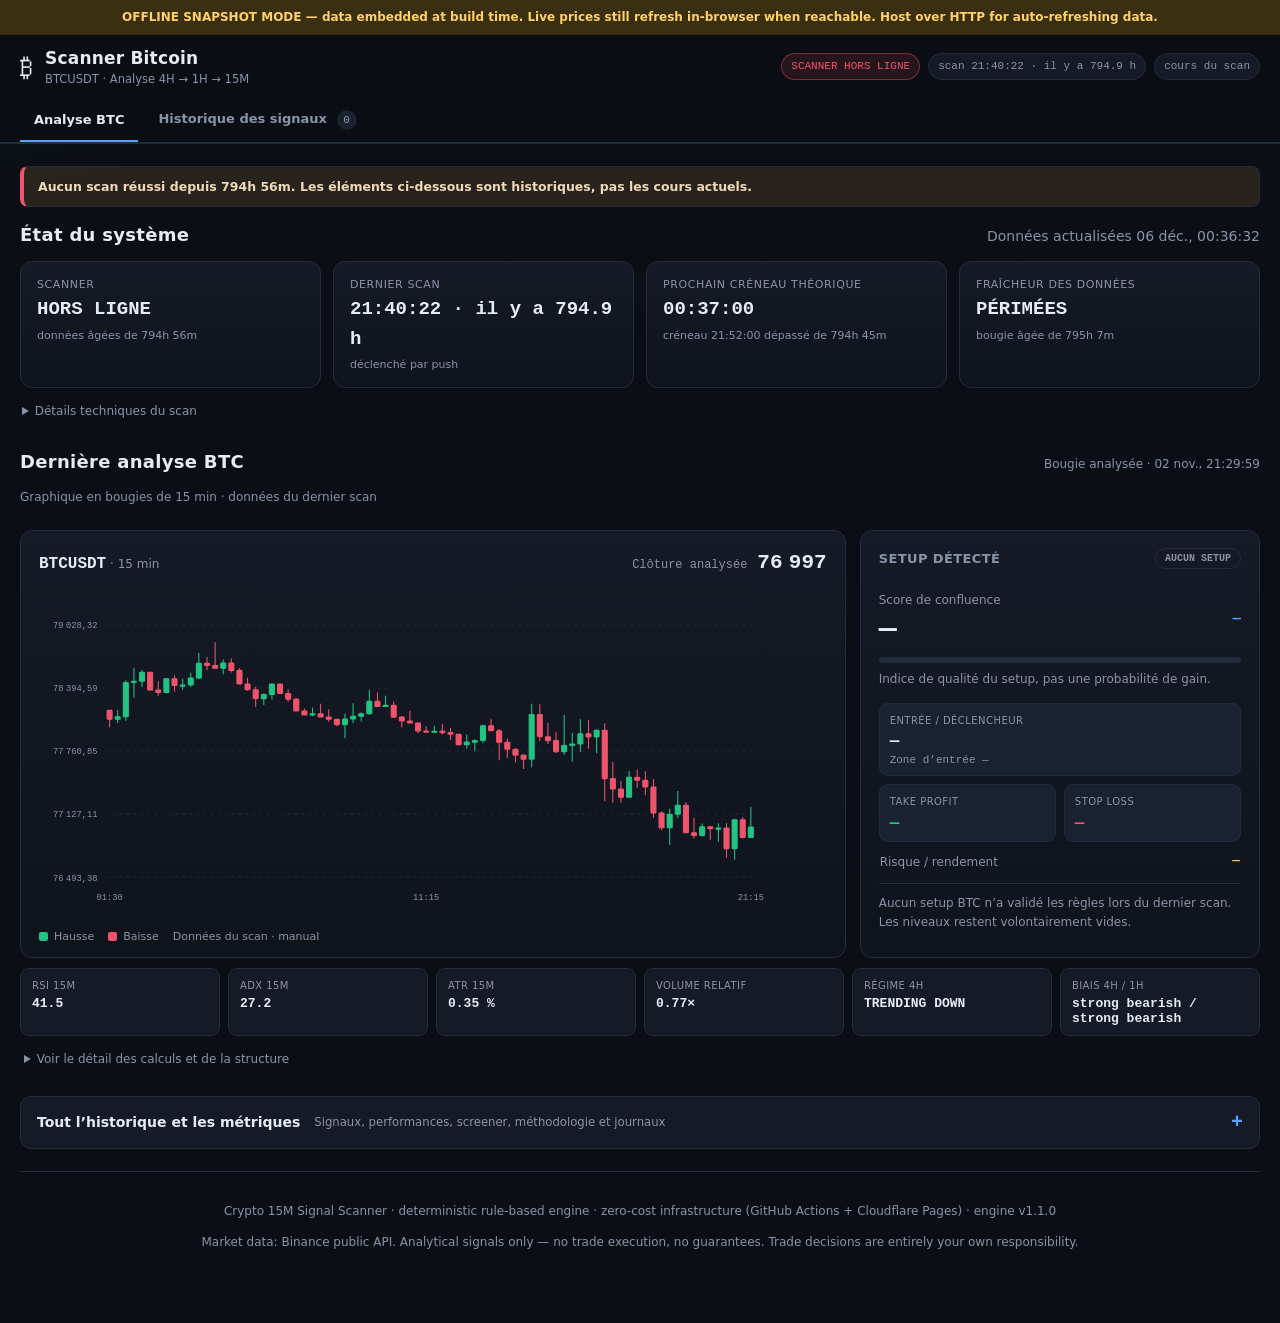
==== commit 99efd727: "chore(data): scan 2026-11-02T20:40Z" ====
--- a/frontend/dashboard-offline.html
+++ b/frontend/dashboard-offline.html
@@ -2,7 +2,7 @@
 <html lang="fr">
 <head>
 <meta charset="UTF-8">
-<meta http-equiv="Content-Security-Policy" content="default-src 'none'; script-src 'self' 'sha256-wkT6LNK83Ox5b1BeNpX72w1lb6UxE6YBCfoAt8lLuqo=' 'sha256-HPoOcUc74HVEPgcUVhHkHfVXBYF8ncg/iS+FL7OlJGg='; style-src 'self' 'unsafe-inline'; connect-src 'self' https://fapi.binance.com https://www.binance.com; img-src 'self' data:; font-src 'self'; manifest-src 'self'; base-uri 'none'; form-action 'none'; object-src 'none'; frame-src 'none'; worker-src 'none'">
+<meta http-equiv="Content-Security-Policy" content="default-src 'none'; script-src 'self' 'sha256-HLGAMyPfkhoHP6kh+//mQk0TBD4LhBBUfWu5p62O46Q=' 'sha256-HPoOcUc74HVEPgcUVhHkHfVXBYF8ncg/iS+FL7OlJGg='; style-src 'self' 'unsafe-inline'; connect-src 'self' https://fapi.binance.com https://www.binance.com; img-src 'self' data:; font-src 'self'; manifest-src 'self'; base-uri 'none'; form-action 'none'; object-src 'none'; frame-src 'none'; worker-src 'none'">
 <meta name="referrer" content="no-referrer">
 <meta name="viewport" content="width=device-width, initial-scale=1.0">
 <title>Scanner Bitcoin — Analyse BTCUSDT</title>
@@ -753,7 +753,7 @@
   </footer>
 </main>
 
-<script>window.__EMBEDDED_DATA__ = {"builtAt":1793651497805,"signals":{"generatedAt":1793651486965,"signals":[]},"status":{"systemOnline":true,"health":"HEALTHY","version":"1.1.0","lastScan":{"scheduledAt":1793650920000,"executedAt":1793651486965,"trigger":"push","jitterSeconds":567.0,"durationMs":10817,"status":"OK","universeSize":1,"universeSource":"manual","market":"manual","symbolsScanned":1,"symbolsValid":1,"dataFailures":0,"failedSymbols":[],"candidates":0,"signalsGenerated":0,"rejects":{"htf_conflict":1,"volume_thin":1},"rejectFunnel":[{"stage":"htf_conflict","rejected":1},{"stage":"volume_thin","rejected":1}],"apiStats":{"requests":10,"errors":4,"retries":3,"rateLimitHits":0,"lastError":"HTTP 451 geo-restricted host=fapi.binance.com","endpointUsed":"binance-futures-mirror","marketUsed":"futures"},"apiHealth":"DEGRADED","dataFreshness":{"label":"LIVE","newestCandleCloseMs":1793651399999,"ageSeconds":87.0},"activeSignals":0},"lastSuccessfulScan":1793651486965,"nextExpectedScanAt":1793651820000,"scanScheduleUtcMinutes":[7,22,37,52],"logs":[{"ts":1788059769589,"level":"info","msg":"rejected 10x: HTF not aligned (4H=neutral,1H=strong_bearish)"},{"ts":1788059769589,"level":"info","msg":"rejected 6x: HTF not aligned (4H=strong_bullish,1H=strong_bearish)"},{"ts":1788059769589,"level":"info","msg":"rejected 4x: no CHoCH/BOS after sweep"},{"ts":1788059769589,"level":"info","msg":"rejected 4x: HTF not aligned (4H=strong_bearish,1H=bullish)"},{"ts":1788059769589,"level":"info","msg":"rejected 3x: no displacement after structure event"},{"ts":1788059769589,"level":"info","msg":"rejected 2x: relVol 0.79 \u003c min"},{"ts":1788059769589,"level":"info","msg":"rejected 2x: ADX 13.6 \u003c min and not emerging"},{"ts":1788059769589,"level":"info","msg":"rejected 2x: RSI 41.7 outside [45,74]"},{"ts":1788059769589,"level":"info","msg":"rejected 2x: relVol 1.13 \u003c min"},{"ts":1788059769589,"level":"info","msg":"rejected 2x: HTF not aligned (4H=neutral,1H=strong_bullish)"},{"ts":1788059769589,"level":"info","msg":"rejected 2x: relVol 0.44 \u003c min"},{"ts":1788059769589,"level":"info","msg":"rejected 2x: HTF not aligned (4H=neutral,1H=neutral)"},{"ts":1788059769589,"level":"info","msg":"rejected 2x: HTF not aligned (4H=strong_bearish,1H=strong_bullish)"},{"ts":1788059769589,"level":"info","msg":"rejected 1x: relVol 0.55 \u003c min"},{"ts":1788059769589,"level":"info","msg":"rejected 1x: ADX 11.4 \u003c min and not emerging"},{"ts":1788059769589,"level":"info","msg":"rejected 1x: RSI 44.3 outside [45,74]"},{"ts":1788059769589,"level":"info","msg":"rejected 1x: RSI 34.7 outside [45,74]"},{"ts":1788059769589,"level":"info","msg":"rejected 1x: volatility out of band (5.026%)"},{"ts":1788059769589,"level":"info","msg":"rejected 1x: RSI 44.2 outside [45,74]"},{"ts":1788059769589,"level":"info","msg":"rejected 1x: volatility out of band (3.727%)"},{"ts":1788059769589,"level":"info","msg":"rejected 1x: volatility out of band (3.712%)"},{"ts":1788059769589,"level":"info","msg":"rejected 1x: volatility out of band (3.402%)"},{"ts":1788059769589,"level":"info","msg":"rejected 1x: RSI 42.7 outside [45,74]"},{"ts":1788059769589,"level":"info","msg":"rejected 1x: late entry (runup 3.9x ATR)"},{"ts":1788059769589,"level":"info","msg":"rejected 1x: RSI 44.6 outside [45,74]"},{"ts":1788059769589,"level":"info","msg":"rejected 1x: HTF not aligned (4H=strong_bearish,1H=neutral)"},{"ts":1788059769589,"level":"info","msg":"rejected 1x: RSI 66.3 outside [26,55]"},{"ts":1788059769589,"level":"info","msg":"rejected 1x: relVol 0.68 \u003c min"},{"ts":1788059769589,"level":"info","msg":"rejected 1x: RSI 83.2 outside [45,74]"},{"ts":1788059769589,"level":"info","msg":"rejected 1x: volatility out of band (3.059%)"},{"ts":1788059769589,"level":"info","msg":"rejected 1x: relVol 0.60 \u003c min"},{"ts":1788059769589,"level":"info","msg":"rejected 1x: relVol 0.49 \u003c min"},{"ts":1788059769589,"level":"info","msg":"rejected 1x: volatility out of band (3.037%)"},{"ts":1788059769589,"level":"info","msg":"rejected 1x: ADX 13.1 \u003c min and not emerging"},{"ts":1788059769589,"level":"info","msg":"rejected 1x: relVol 0.66 \u003c min"},{"ts":1788059769589,"level":"info","msg":"rejected 1x: ADX 10.3 \u003c min and not emerging"},{"ts":1788059769589,"level":"info","msg":"rejected 1x: relVol 0.70 \u003c min"},{"ts":1788059769589,"level":"info","msg":"rejected 1x: ADX 12.1 \u003c min and not emerging"},{"ts":1788059769589,"level":"info","msg":"rejected 1x: relVol 0.78 \u003c min"},{"ts":1788059769589,"level":"info","msg":"rejected 1x: RSI 75.6 outside [45,74]"},{"ts":1788059769589,"level":"info","msg":"rejected 1x: ADX 11.7 \u003c min and not emerging"},{"ts":1788059769589,"level":"info","msg":"rejected 1x: relVol 0.90 \u003c min"},{"ts":1788059769589,"level":"info","msg":"rejected 1x: relVol 0.76 \u003c min"},{"ts":1788059769589,"level":"info","msg":"rejected 1x: no liquidity sweep in window"},{"ts":1788059769589,"level":"info","msg":"rejected 1x: relVol 0.84 \u003c min"},{"ts":1788059769589,"level":"info","msg":"rejected 1x: RSI 34.1 outside [45,74]"},{"ts":1788059769589,"level":"info","msg":"rejected 1x: RSI 59.6 outside [26,55]"},{"ts":1788059769589,"level":"info","msg":"rejected 1x: RSI 40.4 outside [45,74]"},{"ts":1788059769589,"level":"info","msg":"rejected 1x: volatility out of band (3.291%)"},{"ts":1788059769589,"level":"info","msg":"rejected 1x: relVol 0.85 \u003c min"},{"ts":1788059769589,"level":"info","msg":"rejected 1x: RSI 26.5 outside [45,74]"},{"ts":1788059769589,"level":"info","msg":"rejected 1x: relVol 0.48 \u003c min"},{"ts":1788059769589,"level":"info","msg":"rejected 1x: RSI 77.4 outside [45,74]"},{"ts":1788059769589,"level":"info","msg":"rejected 1x: relVol 0.26 \u003c min"},{"ts":1788059769589,"level":"info","msg":"rejected 1x: relVol 0.94 \u003c min"},{"ts":1788059769589,"level":"info","msg":"rejected 1x: relVol 0.74 \u003c min"},{"ts":1788059769589,"level":"info","msg":"rejected 1x: RSI 43.4 outside [45,74]"},{"ts":1788059769589,"level":"info","msg":"rejected 1x: RSI 38.8 outside [45,74]"},{"ts":1788059769589,"level":"info","msg":"rejected 1x: RSI 29.8 outside [45,74]"},{"ts":1788059769589,"level":"info","msg":"rejected 1x: ADX 11.3 \u003c min and not emerging"},{"ts":1788059769589,"level":"info","msg":"rejected 1x: relVol 0.83 \u003c min"},{"ts":1788059769589,"level":"info","msg":"rejected 1x: relVol 0.80 \u003c min"},{"ts":1788059769589,"level":"info","msg":"rejected 1x: relVol 1.04 \u003c min"},{"ts":1788059769589,"level":"info","msg":"rejected 1x: relVol 0.65 \u003c min"},{"ts":1788059769589,"level":"info","msg":"rejected 1x: relVol 0.54 \u003c min"},{"ts":1788059769589,"level":"info","msg":"rejected 1x: RSI 28.2 outside [45,74]"},{"ts":1788059769589,"level":"info","msg":"rejected 1x: ADX 13.9 \u003c min and not emerging"},{"ts":1788059769589,"level":"info","msg":"rejected 1x: RSI 36.3 outside [45,74]"},{"ts":1788059769589,"level":"info","msg":"rejected 1x: volatility out of band (0.016%)"},{"ts":1788059769589,"level":"info","msg":"rejected 1x: RSI 42.2 outside [45,74]"},{"ts":1788059769589,"level":"info","msg":"rejected 1x: relVol 0.28 \u003c min"},{"ts":1788059769589,"level":"info","msg":"no qualifying setups this scan -- zero signals generated"},{"ts":1788067003292,"level":"info","msg":"scan start v1.1.0 scheduled=1788066900000 actual=1788067003291 (jitter 103.3s)"},{"ts":1788067013042,"level":"info","msg":"universe: 100 symbols selected from 518 USDT perp candidates (binance-futures-mirror)"},{"ts":1788067024128,"level":"info","msg":"klines collected for 20/100 symbols"},{"ts":1788067035074,"level":"info","msg":"klines collected for 40/100 symbols"},{"ts":1788067045621,"level":"info","msg":"klines collected for 60/100 symbols"},{"ts":1788067056771,"level":"info","msg":"klines collected for 80/100 symbols"},{"ts":1788067067688,"level":"info","msg":"klines collected for 100/100 symbols"},{"ts":1788067067929,"level":"info","msg":"derivatives: funding rates for 885 symbols"},{"ts":1788067071205,"level":"info","msg":"rejected 54x: HTF conflict (4H+1H oppose)"},{"ts":1788067071205,"level":"info","msg":"rejected 19x: HTF not aligned (4H=strong_bullish,1H=neutral)"},{"ts":1788067071205,"level":"info","msg":"rejected 14x: HTF not aligned (4H=strong_bullish,1H=bearish)"},{"ts":1788067071205,"level":"info","msg":"rejected 12x: 4H regime RANGING"},{"ts":1788067071205,"level":"info","msg":"rejected 9x: HTF not aligned (4H=neutral,1H=strong_bearish)"},{"ts":1788067071205,"level":"info","msg":"rejected 8x: no CHoCH/BOS after sweep"},{"ts":1788067071205,"level":"info","msg":"rejected 6x: HTF not aligned (4H=strong_bullish,1H=strong_bearish)"},{"ts":1788067071205,"level":"info","msg":"rejected 4x: HTF not aligned (4H=neutral,1H=neutral)"},{"ts":1788067071205,"level":"info","msg":"rejected 3x: relVol 1.05 \u003c min"},{"ts":1788067071205,"level":"info","msg":"rejected 2x: relVol 1.12 \u003c min"},{"ts":1788067071205,"level":"info","msg":"rejected 2x: relVol 0.83 \u003c min"},{"ts":1788067071205,"level":"info","msg":"rejected 2x: HTF not aligned (4H=strong_bearish,1H=bullish)"},{"ts":1788067071205,"level":"info","msg":"rejected 2x: no displacement after structure event"},{"ts":1788067071205,"level":"info","msg":"rejected 2x: relVol 0.77 \u003c min"},{"ts":1788067071205,"level":"info","msg":"rejected 2x: HTF not aligned (4H=neutral,1H=strong_bullish)"},{"ts":1788067071205,"level":"info","msg":"rejected 2x: ADX 13.9 \u003c min and not emerging"},{"ts":1788067071205,"level":"info","msg":"rejected 2x: HTF not aligned (4H=bullish,1H=strong_bearish)"},{"ts":1788067071205,"level":"info","msg":"rejected 2x: RSI 41.4 outside [45,74]"},{"ts":1788067071205,"level":"info","msg":"rejected 2x: HTF not aligned (4H=strong_bearish,1H=strong_bullish)"},{"ts":1788067071205,"level":"info","msg":"rejected 2x: RSI 44.5 outside [45,74]"},{"ts":1788067071205,"level":"info","msg":"rejected 1x: relVol 1.20 \u003c min"},{"ts":1788067071205,"level":"info","msg":"rejected 1x: RSI 42.2 outside [45,74]"},{"ts":1788067071205,"level":"info","msg":"rejected 1x: RSI 42.4 outside [45,74]"},{"ts":1788067071205,"level":"info","msg":"rejected 1x: volatility out of band (3.677%)"},{"ts":1788067071205,"level":"info","msg":"rejected 1x: volatility out of band (3.846%)"},{"ts":1788067071205,"level":"info","msg":"rejected 1x: relVol 0.90 \u003c min"},{"ts":1788067071205,"level":"info","msg":"rejected 1x: volatility out of band (3.895%)"},{"ts":1788067071205,"level":"info","msg":"rejected 1x: RSI 40.9 outside [45,74]"},{"ts":1788067071205,"level":"info","msg":"rejected 1x: volatility out of band (3.378%)"},{"ts":1788067071205,"level":"info","msg":"rejected 1x: RSI 40.2 outside [45,74]"},{"ts":1788067071205,"level":"info","msg":"rejected 1x: ADX 13.7 \u003c min and not emerging"},{"ts":1788067071205,"level":"info","msg":"rejected 1x: RSI 55.7 outside [26,55]"},{"ts":1788067071205,"level":"info","msg":"rejected 1x: volatility out of band (3.512%)"},{"ts":1788067071205,"level":"info","msg":"rejected 1x: relVol 0.73 \u003c min"},{"ts":1788067071205,"level":"info","msg":"rejected 1x: ADX 12.4 \u003c min and not emerging"},{"ts":1788067071205,"level":"info","msg":"rejected 1x: ADX 11.9 \u003c min and not emerging"},{"ts":1788067071205,"level":"info","msg":"rejected 1x: relVol 1.19 \u003c min"},{"ts":1788067071205,"level":"info","msg":"rejected 1x: relVol 0.95 \u003c min"},{"ts":1788067071205,"level":"info","msg":"rejected 1x: RSI 35.9 outside [45,74]"},{"ts":1788067071205,"level":"info","msg":"rejected 1x: volatility out of band (3.562%)"},{"ts":1788067071205,"level":"info","msg":"rejected 1x: RSI 75.1 outside [45,74]"},{"ts":1788067071205,"level":"info","msg":"rejected 1x: volatility out of band (3.225%)"},{"ts":1788067071205,"level":"info","msg":"rejected 1x: relVol 1.03 \u003c min"},{"ts":1788067071205,"level":"info","msg":"rejected 1x: ADX 10.1 \u003c min and not emerging"},{"ts":1788067071205,"level":"info","msg":"rejected 1x: relVol 0.65 \u003c min"},{"ts":1788067071205,"level":"info","msg":"rejected 1x: ADX 9.3 \u003c min and not emerging"},{"ts":1788067071205,"level":"info","msg":"rejected 1x: RSI 38.0 outside [45,74]"},{"ts":1788067071205,"level":"info","msg":"rejected 1x: relVol 0.63 \u003c min"},{"ts":1788067071205,"level":"info","msg":"rejected 1x: volatility out of band (3.805%)"},{"ts":1788067071205,"level":"info","msg":"rejected 1x: RSI 79.3 outside [45,74]"},{"ts":1788067071205,"level":"info","msg":"rejected 1x: relVol 0.93 \u003c min"},{"ts":1788067071205,"level":"info","msg":"rejected 1x: RSI 34.7 outside [45,74]"},{"ts":1788067071205,"level":"info","msg":"rejected 1x: RSI 58.0 outside [26,55]"},{"ts":1788067071205,"level":"info","msg":"rejected 1x: RSI 42.9 outside [45,74]"},{"ts":1788067071205,"level":"info","msg":"rejected 1x: volatility out of band (3.182%)"},{"ts":1788067071205,"level":"info","msg":"rejected 1x: no liquidity sweep in window"},{"ts":1788067071205,"level":"info","msg":"rejected 1x: HTF not aligned (4H=strong_bearish,1H=neutral)"},{"ts":1788067071205,"level":"info","msg":"rejected 1x: relVol 0.37 \u003c min"},{"ts":1788067071205,"level":"info","msg":"rejected 1x: relVol 1.00 \u003c min"},{"ts":1788067071205,"level":"info","msg":"rejected 1x: ADX 10.9 \u003c min and not emerging"},{"ts":1788067071205,"level":"info","msg":"rejected 1x: ADX 13.2 \u003c min and not emerging"},{"ts":1788067071205,"level":"info","msg":"rejected 1x: relVol 0.60 \u003c min"},{"ts":1788067071205,"level":"info","msg":"rejected 1x: relVol 1.09 \u003c min"},{"ts":1788067071205,"level":"info","msg":"rejected 1x: RSI 76.1 outside [45,74]"},{"ts":1788067071205,"level":"info","msg":"rejected 1x: ADX 11.0 \u003c min and not emerging"},{"ts":1788067071205,"level":"info","msg":"rejected 1x: RSI 39.6 outside [45,74]"},{"ts":1788067071205,"level":"info","msg":"rejected 1x: RSI 39.5 outside [45,74]"},{"ts":1788067071205,"level":"info","msg":"rejected 1x: RSI 43.3 outside [45,74]"},{"ts":1788067071205,"level":"info","msg":"rejected 1x: RSI 35.3 outside [45,74]"},{"ts":1788067071205,"level":"info","msg":"no qualifying setups this scan -- zero signals generated"},{"ts":1793623952424,"level":"info","msg":"scan start v1.1.0 scheduled=1793623500000 actual=1793623952412 (jitter 452.4s)"},{"ts":1793623954930,"level":"info","msg":"derivatives: funding rates for 945 symbols"},{"ts":1793623955353,"level":"info","msg":"rejected 1x htf_not_aligned (e.g. HTF not aligned (4H=strong_bearish,1H=neutral))"},{"ts":1793623955353,"level":"info","msg":"rejected 1x no_structure_event (e.g. no CHoCH/BOS after sweep)"},{"ts":1793623955353,"level":"info","msg":"no qualifying setups this scan -- zero signals generated"},{"ts":1793625854733,"level":"info","msg":"scan start v1.1.0 scheduled=1793625300000 actual=1793625854733 (jitter 554.7s)"},{"ts":1793625865496,"level":"info","msg":"derivatives: funding rates for 945 symbols"},{"ts":1793625865876,"level":"info","msg":"rejected 1x htf_not_aligned (e.g. HTF not aligned (4H=strong_bearish,1H=neutral))"},{"ts":1793625865876,"level":"info","msg":"rejected 1x no_displacement (e.g. no displacement after structure event)"},{"ts":1793625865876,"level":"info","msg":"no qualifying setups this scan -- zero signals generated"},{"ts":1793627602920,"level":"info","msg":"scan start v1.1.0 scheduled=1793627100000 actual=1793627602920 (jitter 502.9s)"},{"ts":1793627613565,"level":"info","msg":"derivatives: funding rates for 945 symbols"},{"ts":1793627613740,"level":"info","msg":"rejected 1x htf_not_aligned (e.g. HTF not aligned (4H=strong_bearish,1H=neutral))"},{"ts":1793627613740,"level":"info","msg":"rejected 1x momentum_rsi_out_of_band (e.g. RSI 56.2 outside [26,55])"},{"ts":1793627613740,"level":"info","msg":"no qualifying setups this scan -- zero signals generated"},{"ts":1793630253031,"level":"info","msg":"scan start v1.1.0 scheduled=1793629800000 actual=1793630253030 (jitter 453.0s)"},{"ts":1793630263342,"level":"info","msg":"derivatives: funding rates for 945 symbols"},{"ts":1793630263725,"level":"info","msg":"rejected 1x htf_not_aligned (e.g. HTF not aligned (4H=strong_bearish,1H=neutral))"},{"ts":1793630263725,"level":"info","msg":"rejected 1x volume_thin (e.g. relVol 0.96 \u003c 1.2)"},{"ts":1793630263725,"level":"info","msg":"no qualifying setups this scan -- zero signals generated"},{"ts":1793631109204,"level":"info","msg":"scan start v1.1.0 scheduled=1793630700000 actual=1793631109204 (jitter 409.2s)"},{"ts":1793631120105,"level":"info","msg":"derivatives: funding rates for 945 symbols"},{"ts":1793631120302,"level":"info","msg":"rejected 1x htf_not_aligned (e.g. HTF not aligned (4H=strong_bearish,1H=neutral))"},{"ts":1793631120302,"level":"info","msg":"rejected 1x no_structure_event (e.g. no CHoCH/BOS after sweep)"},{"ts":1793631120302,"level":"info","msg":"no qualifying setups this scan -- zero signals generated"},{"ts":1793634276632,"level":"info","msg":"scan start v1.1.0 scheduled=1793633820000 actual=1793634276632 (jitter 456.6s)"},{"ts":1793634287769,"level":"info","msg":"derivatives: funding rates for 945 symbols"},{"ts":1793634288017,"level":"info","msg":"rejected 1x htf_not_aligned (e.g. HTF not aligned (4H=strong_bearish,1H=neutral))"},{"ts":1793634288017,"level":"info","msg":"rejected 1x volume_thin (e.g. relVol 0.96 \u003c 1.2)"},{"ts":1793634288017,"level":"info","msg":"no qualifying setups this scan -- zero signals generated"},{"ts":1793640628562,"level":"info","msg":"scan start v1.1.0 scheduled=1793640120000 actual=1793640628561 (jitter 508.6s)"},{"ts":1793640638955,"level":"info","msg":"derivatives: funding rates for 945 symbols"},{"ts":1793640639119,"level":"info","msg":"rejected 1x htf_conflict (e.g. HTF conflict (4H=strong_bearish,1H=strong_bearish))"},{"ts":1793640639119,"level":"info","msg":"rejected 1x volume_thin (e.g. relVol 1.13 \u003c 1.2)"},{"ts":1793640639119,"level":"info","msg":"no qualifying setups this scan -- zero signals generated"},{"ts":1793640952642,"level":"info","msg":"scan start v1.1.0 scheduled=1793640120000 actual=1793640952641 (jitter 832.6s)"},{"ts":1793640963491,"level":"info","msg":"derivatives: funding rates for 945 symbols"},{"ts":1793640963712,"level":"info","msg":"rejected 1x htf_conflict (e.g. HTF conflict (4H=strong_bearish,1H=strong_bearish))"},{"ts":1793640963712,"level":"info","msg":"rejected 1x volume_thin (e.g. relVol 1.13 \u003c 1.2)"},{"ts":1793640963712,"level":"info","msg":"no qualifying setups this scan -- zero signals generated"},{"ts":1793649206014,"level":"info","msg":"scan start v1.1.0 scheduled=1793649120000 actual=1793649206013 (jitter 86.0s)"},{"ts":1793649216889,"level":"info","msg":"derivatives: funding rates for 945 symbols"},{"ts":1793649217135,"level":"info","msg":"rejected 1x htf_conflict (e.g. HTF conflict (4H=strong_bearish,1H=strong_bearish))"},{"ts":1793649217135,"level":"info","msg":"rejected 1x no_liquidity_sweep (e.g. no liquidity sweep in window)"},{"ts":1793649217135,"level":"info","msg":"no qualifying setups this scan -- zero signals generated"},{"ts":1793651486966,"level":"info","msg":"scan start v1.1.0 scheduled=1793650920000 actual=1793651486965 (jitter 567.0s)"},{"ts":1793651497572,"level":"info","msg":"derivatives: funding rates for 945 symbols"},{"ts":1793651497783,"level":"info","msg":"rejected 1x htf_conflict (e.g. HTF conflict (4H=strong_bearish,1H=strong_bearish))"},{"ts":1793651497783,"level":"info","msg":"rejected 1x volume_thin (e.g. relVol 0.77 \u003c 1.2)"},{"ts":1793651497783,"level":"info","msg":"no qualifying setups this scan -- zero signals generated"}]},"snapshots":[{"ts":1788059098973,"universeSize":100,"source":"binance-futures-mirror","breadth":{"TRENDING_UP":63,"TRENDING_DOWN":11,"RANGING":16,"MIXED":10},"activeSignals":0,"signalsGenerated":0,"avgScore":null,"topVolume":[{"symbol":"BTCUSDT","quoteVolume":3667680887.19,"rank":1},{"symbol":"ETHUSDT","quoteVolume":2621999606.82,"rank":2},{"symbol":"SOLUSDT","quoteVolume":1210732771.17,"rank":3},{"symbol":"ZECUSDT","quoteVolume":887400547.25,"rank":4},{"symbol":"TRUMPUSDT","quoteVolume":774000443.15,"rank":5},{"symbol":"BTRUSDT","quoteVolume":483894692.46,"rank":6},{"symbol":"XRPUSDT","quoteVolume":481147132.99,"rank":7},{"symbol":"HYPEUSDT","quoteVolume":459456376.95,"rank":8},{"symbol":"PROMUSDT","quoteVolume":404908238.22,"rank":9},{"symbol":"4USDT","quoteVolume":268346479.11,"rank":10}]},{"ts":1788059713887,"universeSize":100,"source":"binance-futures-mirror","breadth":{"TRENDING_UP":63,"TRENDING_DOWN":11,"RANGING":16,"MIXED":10},"activeSignals":0,"signalsGenerated":0,"avgScore":null,"topVolume":[{"symbol":"BTCUSDT","quoteVolume":3668771042.78,"rank":1},{"symbol":"ETHUSDT","quoteVolume":2623764866.49,"rank":2},{"symbol":"SOLUSDT","quoteVolume":1206777477.53,"rank":3},{"symbol":"ZECUSDT","quoteVolume":886471229.31,"rank":4},{"symbol":"TRUMPUSDT","quoteVolume":772561085.45,"rank":5},{"symbol":"BTRUSDT","quoteVolume":486961852.18,"rank":6},{"symbol":"XRPUSDT","quoteVolume":480867418.51,"rank":7},{"symbol":"HYPEUSDT","quoteVolume":458458867.75,"rank":8},{"symbol":"PROMUSDT","quoteVolume":413999113.92,"rank":9},{"symbol":"4USDT","quoteVolume":270192175.24,"rank":10}]},{"ts":1788067003291,"universeSize":100,"source":"binance-futures-mirror","breadth":{"TRENDING_UP":65,"TRENDING_DOWN":11,"RANGING":15,"MIXED":9},"activeSignals":0,"signalsGenerated":0,"avgScore":null,"topVolume":[{"symbol":"BTCUSDT","quoteVolume":3660241456.52,"rank":1},{"symbol":"ETHUSDT","quoteVolume":2635302760.36,"rank":2},{"symbol":"SOLUSDT","quoteVolume":1174417395.88,"rank":3},{"symbol":"ZECUSDT","quoteVolume":886195291.87,"rank":4},{"symbol":"TRUMPUSDT","quoteVolume":622291845.44,"rank":5},{"symbol":"XRPUSDT","quoteVolume":474710648.51,"rank":6},{"symbol":"PROMUSDT","quoteVolume":474392467.72,"rank":7},{"symbol":"BTRUSDT","quoteVolume":472682656.07,"rank":8},{"symbol":"HYPEUSDT","quoteVolume":418579463.41,"rank":9},{"symbol":"4USDT","quoteVolume":307769375.86,"rank":10}]},{"ts":1793623952412,"universeSize":1,"source":"manual","breadth":{"TRENDING_UP":0,"TRENDING_DOWN":1,"RANGING":0,"MIXED":0},"activeSignals":0,"signalsGenerated":0,"avgScore":null,"topVolume":[{"symbol":"BTCUSDT","quoteVolume":0,"rank":1}]},{"ts":1793625854733,"universeSize":1,"source":"manual","breadth":{"TRENDING_UP":0,"TRENDING_DOWN":1,"RANGING":0,"MIXED":0},"activeSignals":0,"signalsGenerated":0,"avgScore":null,"topVolume":[{"symbol":"BTCUSDT","quoteVolume":0,"rank":1}]},{"ts":1793627602920,"universeSize":1,"source":"manual","breadth":{"TRENDING_UP":0,"TRENDING_DOWN":1,"RANGING":0,"MIXED":0},"activeSignals":0,"signalsGenerated":0,"avgScore":null,"topVolume":[{"symbol":"BTCUSDT","quoteVolume":0,"rank":1}]},{"ts":1793630253030,"universeSize":1,"source":"manual","breadth":{"TRENDING_UP":0,"TRENDING_DOWN":1,"RANGING":0,"MIXED":0},"activeSignals":0,"signalsGenerated":0,"avgScore":null,"topVolume":[{"symbol":"BTCUSDT","quoteVolume":0,"rank":1}]},{"ts":1793631109204,"universeSize":1,"source":"manual","breadth":{"TRENDING_UP":0,"TRENDING_DOWN":1,"RANGING":0,"MIXED":0},"activeSignals":0,"signalsGenerated":0,"avgScore":null,"topVolume":[{"symbol":"BTCUSDT","quoteVolume":0,"rank":1}]},{"ts":1793634276632,"universeSize":1,"source":"manual","breadth":{"TRENDING_UP":0,"TRENDING_DOWN":1,"RANGING":0,"MIXED":0},"activeSignals":0,"signalsGenerated":0,"avgScore":null,"topVolume":[{"symbol":"BTCUSDT","quoteVolume":0,"rank":1}]},{"ts":1793640628561,"universeSize":1,"source":"manual","breadth":{"TRENDING_UP":0,"TRENDING_DOWN":1,"RANGING":0,"MIXED":0},"activeSignals":0,"signalsGenerated":0,"avgScore":null,"topVolume":[{"symbol":"BTCUSDT","quoteVolume":0,"rank":1}]},{"ts":1793640952641,"universeSize":1,"source":"manual","breadth":{"TRENDING_UP":0,"TRENDING_DOWN":1,"RANGING":0,"MIXED":0},"activeSignals":0,"signalsGenerated":0,"avgScore":null,"topVolume":[{"symbol":"BTCUSDT","quoteVolume":0,"rank":1}]},{"ts":1793649206013,"universeSize":1,"source":"manual","breadth":{"TRENDING_UP":0,"TRENDING_DOWN":1,"RANGING":0,"MIXED":0},"activeSignals":0,"signalsGenerated":0,"avgScore":null,"topVolume":[{"symbol":"BTCUSDT","quoteVolume":0,"rank":1}]},{"ts":1793651486965,"universeSize":1,"source":"manual","breadth":{"TRENDING_UP":0,"TRENDING_DOWN":1,"RANGING":0,"MIXED":0},"activeSignals":0,"signalsGenerated":0,"avgScore":null,"topVolume":[{"symbol":"BTCUSDT","quoteVolume":0,"rank":1}]}],"screener":{"generatedAt":1793651486965,"universeSource":"manual","rows":[{"symbol":"BTCUSDT","rank":1,"price":76997.0,"bias1d":"strong_bullish","bias4h":"strong_bearish","bias1h":"strong_bearish","regime":"TRENDING_DOWN","rsi":41.5,"adx":27.2,"atrPercent":0.347,"relVolume":0.77,"fundingRatePct":0.01,"openInterest":98622.199}]},"performance":{"total":0,"waiting":0,"triggered":0,"wins":0,"losses":0,"expired":0,"ambiguous":0,"cancelled":0,"winRate":null,"resolvedTrades":0,"avgRr":null,"avgWinR":null,"profitFactor":null,"avgScore":null,"avgTimeToTpMs":null,"avgTimeToSlMs":null,"expectancyR":null,"sharpeR":null,"slippage":{"avgPct":null,"maxPct":null,"fills":0},"costsModelled":false,"avgCostR":null,"totalCostR":null,"netWins":null,"netLosses":null,"winRateNet":null,"expectancyNetR":null,"profitFactorNet":null,"maxWinningStreak":0,"maxLosingStreak":0,"maxDrawdownR":null,"monteCarlo":null,"scoreCalibration":{"A+":{"signals":0,"resolved":0,"wins":0,"losses":0,"winRate":null,"wilson95":{"lower":null,"upper":null}},"A":{"signals":0,"resolved":0,"wins":0,"losses":0,"winRate":null,"wilson95":{"lower":null,"upper":null}},"B+":{"signals":0,"resolved":0,"wins":0,"losses":0,"winRate":null,"wilson95":{"lower":null,"upper":null}}},"byDirection":{},"byQuality":{},"byRegime":{},"bySymbol":{},"byScoreRange":{},"window":{"since":null,"until":null,"signalsInWindow":0},"generatedAt":1793651486965,"disclaimer":"Win rate = wins / (wins + losses); waiting/expired/ambiguous/cancelled signals are excluded from the denominator. Gross figures (winRate, expectancyR, profitFactor, sharpeR, monteCarlo) EXCLUDE fees and funding; the *Net figures include them and are the ones to read. The confluence score is a quality ranking, not a probability. Past performance does not guarantee future results."},"chart":{"symbol":"BTCUSDT","timeframe":"15m","source":"manual","generatedAt":1793651486965,"lastClosedAt":1793651399999,"price":76997.0,"context":{"regime":"TRENDING_DOWN","bias1d":"strong_bullish","bias4h":"strong_bearish","bias1h":"strong_bearish","fundingRatePct":0.01,"openInterest":98622.199},"indicators":{"4h":{"ema20":78011.04649591357,"ema50":78964.75097736096,"ema200":81563.75515796608,"rsi":36.88516417196814,"adx":22.759387247166497,"plusDi":14.947822450531238,"minusDi":27.95271016572318,"atr":766.763160515671,"atrPercent":0.9949073561748347,"relativeVolume":1.6703108393328054,"vwap":79158.90615494465},"1h":{"ema20":77695.9436102024,"ema50":77851.52823928861,"ema200":79010.65153615638,"rsi":30.810019276395565,"adx":20.590527728027183,"plusDi":9.744963451619917,"minusDi":26.017275333640196,"atr":398.7912712148805,"atrPercent":0.5174483983335416,"relativeVolume":1.0897102624616108,"vwap":77854.02234624451},"15m":{"ema20":77175.0924409276,"ema50":77519.44217696782,"ema200":77867.51481597529,"rsi":41.47913323838819,"adx":27.168591512059756,"plusDi":12.77994049066105,"minusDi":20.68337232151238,"atr":267.28639156384116,"atrPercent":0.34713870873390024,"relativeVolume":0.7674751741096667,"vwap":77583.39715617374}},"structure":{"4h":{"events":["StructureEvent(index=131, type='CHoCH_down', level=82751.1, swingIndex=123, trendAfter='down')","StructureEvent(index=143, type='BOS_down', level=82912.8, swingIndex=138, trendAfter='down')","StructureEvent(index=155, type='BOS_down', level=81637.7, swingIndex=152, trendAfter='down')","StructureEvent(index=170, type='CHoCH_up', level=82268.7, swingIndex=166, trendAfter='up')","StructureEvent(index=184, type='BOS_up', level=83420.0, swingIndex=179, trendAfter='up')","StructureEvent(index=203, type='CHoCH_down', level=80461.6, swingIndex=199, trendAfter='down')","StructureEvent(index=212, type='BOS_down', level=80059.0, swingIndex=208, trendAfter='down')","StructureEvent(index=223, type='CHoCH_up', level=80819.4, swingIndex=215, trendAfter='up')","StructureEvent(index=226, type='BOS_up', level=81270.6, swingIndex=223, trendAfter='up')","StructureEvent(index=235, type='CHoCH_down', level=79666.9, swingIndex=230, trendAfter='down')","StructureEvent(index=253, type='CHoCH_up', level=78231.3, swingIndex=250, trendAfter='up')","StructureEvent(index=257, type='CHoCH_down', level=77561.9, swingIndex=253, trendAfter='down')"],"sweeps":["Sweep(index=199, direction='bullish', level=80888.9, swingIndex=192, wick=427.3)","Sweep(index=202, direction='bullish', level=80461.6, swingIndex=199, wick=57.0)","Sweep(index=203, direction='bullish', level=79732.3, swingIndex=149, wick=553.7)","Sweep(index=211, direction='bullish', level=80059.0, swingIndex=208, wick=249.8)","Sweep(index=223, direction='bearish', level=80999.9, swingIndex=206, wick=270.7)","Sweep(index=223, direction='bearish', level=80920.0, swingIndex=210, wick=350.6)","Sweep(index=227, direction='bearish', level=80819.4, swingIndex=215, wick=484.0)","Sweep(index=227, direction='bearish', level=81270.6, swingIndex=223, wick=32.8)","Sweep(index=233, direction='bearish', level=81800.0, swingIndex=226, wick=98.7)","Sweep(index=233, direction='bearish', level=81759.0, swingIndex=229, wick=139.7)","Sweep(index=240, direction='bullish', level=76444.0, swingIndex=236, wick=174.0)","Sweep(index=255, direction='bearish', level=78231.3, swingIndex=250, wick=460.9)"],"displacements":["Displacement(index=85, direction='bullish', body=1095.300000000003, atr=676.7697151600876, strength=1.6184)","Displacement(index=98, direction='bearish', body=1402.7000000000116, atr=829.3066630652578, strength=1.6914)","Displacement(index=107, direction='bearish', body=1473.699999999997, atr=886.404504174921, strength=1.6626)","Displacement(index=134, direction='bullish', body=1486.3999999999942, atr=839.5638762584631, strength=1.7704)","Displacement(index=143, direction='bearish', body=1824.0999999999913, atr=931.0370302477642, strength=1.9592)","Displacement(index=169, direction='bullish', body=1237.1000000000058, atr=810.468118147095, strength=1.5264)","Displacement(index=230, direction='bearish', body=1494.7999999999884, atr=818.0116535102148, strength=1.8274)","Displacement(index=233, direction='bullish', body=1613.9000000000087, atr=881.3032080036235, strength=1.8313)","Displacement(index=235, direction='bearish', body=2847.2999999999884, atr=1063.4655211867987, strength=2.6774)"],"equalHighs":[{"kind":"high","priceA":86683.9,"priceB":86664.9,"indexA":89,"indexB":95,"level":86674.4,"confirmIndex":97},{"kind":"high","priceA":84134.2,"priceB":84117.6,"indexA":136,"indexB":142,"level":84125.9,"confirmIndex":144},{"kind":"high","priceA":82008.7,"priceB":82035.3,"indexA":194,"indexB":197,"level":82022.0,"confirmIndex":199},{"kind":"high","priceA":81800.0,"priceB":81759.0,"indexA":226,"indexB":229,"level":81779.5,"confirmIndex":231}],"equalLows":[{"kind":"low","priceA":82851.5,"priceB":82901.3,"indexA":54,"indexB":57,"level":82876.4,"confirmIndex":59},{"kind":"low","priceA":80780.0,"priceB":80751.0,"indexA":156,"indexB":163,"level":80765.5,"confirmIndex":165},{"kind":"low","priceA":79429.0,"priceB":79468.3,"indexA":215,"indexB":220,"level":79448.65,"confirmIndex":222}],"fvgs":["FVG(index=171, direction='bullish', bottom=82200.0, top=82450.0, size=250.0, midpoint=82325.0, mitigatedIndex=172, invalidatedIndex=172)","FVG(index=180, direction='bullish', bottom=81626.4, top=82308.0, size=681.6000000000058, midpoint=81967.2, mitigatedIndex=189, invalidatedIndex=190)","FVG(index=186, direction='bullish', bottom=83686.2, top=84135.9, size=449.6999999999971, midpoint=83911.04999999999, mitigatedIndex=187, invalidatedIndex=188)","FVG(index=189, direction='bearish', bottom=82955.0, top=84019.2, size=1064.199999999997, midpoint=83487.1, mitigatedIndex=None, invalidatedIndex=None)","FVG(index=190, direction='bearish', bottom=82227.6, top=82624.1, size=396.5, midpoint=82425.85, mitigatedIndex=None, invalidatedIndex=None)","FVG(index=206, direction='bullish', bottom=80620.1, top=80739.2, size=119.09999999999127, midpoint=80679.65, mitigatedIndex=207, invalidatedIndex=207)","FVG(index=212, direction='bearish', bottom=80356.6, top=80487.5, size=130.89999999999418, midpoint=80422.05, mitigatedIndex=214, invalidatedIndex=214)","FVG(index=222, direction='bullish', bottom=80132.2, top=80413.3, size=281.1000000000058, midpoint=80272.75, mitigatedIndex=227, invalidatedIndex=230)","FVG(index=231, direction='bearish', bottom=80497.7, top=80945.0, size=447.3000000000029, midpoint=80721.35, mitigatedIndex=233, invalidatedIndex=233)","FVG(index=234, direction='bullish', bottom=80345.0, top=80549.9, size=204.89999999999418, midpoint=80447.45, mitigatedIndex=235, invalidatedIndex=235)","FVG(index=236, direction='bearish', bottom=78242.4, top=80549.9, size=2307.5, midpoint=79396.15, mitigatedIndex=237, invalidatedIndex=None)","FVG(index=258, direction='bearish', bottom=77650.2, top=77756.3, size=106.10000000000582, midpoint=77703.25, mitigatedIndex=None, invalidatedIndex=None)"],"orderBlocks":["OrderBlock(index=233, direction='bearish', bottom=79878.5, top=81898.7, displacementIndex=235, bosIndex=235, mitigatedIndex=None, invalidatedIndex=None)","OrderBlock(index=168, direction='bullish', bottom=80752.9, top=81244.1, displacementIndex=169, bosIndex=170, mitigatedIndex=176, invalidatedIndex=201)","OrderBlock(index=140, direction='bearish', bottom=83125.7, top=83942.1, displacementIndex=143, bosIndex=143, mitigatedIndex=171, invalidatedIndex=185)","OrderBlock(index=94, direction='bearish', bottom=85500.1, top=86349.3, displacementIndex=98, bosIndex=98, mitigatedIndex=None, invalidatedIndex=None)"]},"1h":{"events":["StructureEvent(index=150, type='BOS_up', level=80483.4, swingIndex=147, trendAfter='up')","StructureEvent(index=156, type='BOS_up', level=80807.2, swingIndex=152, trendAfter='up')","StructureEvent(index=167, type='BOS_up', level=81199.9, swingIndex=162, trendAfter='up')","StructureEvent(index=171, type='CHoCH_down', level=80822.6, swingIndex=165, trendAfter='down')","StructureEvent(index=184, type='BOS_down', level=80355.4, swingIndex=175, trendAfter='down')","StructureEvent(index=197, type='CHoCH_up', level=80345.0, swingIndex=193, trendAfter='up')","StructureEvent(index=203, type='CHoCH_down', level=79878.5, swingIndex=196, trendAfter='down')","StructureEvent(index=206, type='BOS_down', level=78210.3, swingIndex=203, trendAfter='down')","StructureEvent(index=258, type='CHoCH_up', level=77722.6, swingIndex=253, trendAfter='up')","StructureEvent(index=260, type='BOS_up', level=77868.0, swingIndex=257, trendAfter='up')","StructureEvent(index=278, type='BOS_up', level=78134.0, swingIndex=272, trendAfter='up')","StructureEvent(index=290, type='CHoCH_down', level=77891.4, swingIndex=286, trendAfter='down')"],"sweeps":["Sweep(index=256, direction='bearish', level=77722.6, swingIndex=253, wick=11.9)","Sweep(index=257, direction='bearish', level=77753.3, swingIndex=248, wick=114.7)","Sweep(index=265, direction='bearish', level=78081.3, swingIndex=222, wick=43.1)","Sweep(index=267, direction='bearish', level=77868.0, swingIndex=257, wick=119.1)","Sweep(index=274, direction='bullish', level=77715.1, swingIndex=267, wick=137.5)","Sweep(index=277, direction='bullish', level=77577.6, swingIndex=274, wick=15.7)","Sweep(index=279, direction='bearish', level=78231.3, swingIndex=264, wick=257.5)","Sweep(index=282, direction='bearish', level=78776.5, swingIndex=213, wick=77.0)","Sweep(index=292, direction='bullish', level=77891.4, swingIndex=286, wick=311.4)","Sweep(index=294, direction='bullish', level=77333.4, swingIndex=246, wick=77.4)","Sweep(index=294, direction='bullish', level=77395.8, swingIndex=252, wick=139.8)","Sweep(index=296, direction='bullish', level=77060.0, swingIndex=235, wick=245.2)"],"displacements":["Displacement(index=16, direction='bearish', body=801.6999999999971, atr=467.8685651811743, strength=1.7135)","Displacement(index=124, direction='bearish', body=628.2000000000116, atr=411.2996122507142, strength=1.5274)","Displacement(index=125, direction='bullish', body=713.5, atr=442.9496399470913, strength=1.6108)","Displacement(index=171, direction='bearish', body=590.0, atr=333.1310799267264, strength=1.7711)","Displacement(index=184, direction='bearish', body=1091.6000000000058, atr=441.16238604438774, strength=2.4744)","Displacement(index=197, direction='bullish', body=880.1999999999971, atr=440.14212295910284, strength=1.9998)","Displacement(index=203, direction='bearish', body=1990.2999999999884, atr=616.6544731412541, strength=3.2276)","Displacement(index=278, direction='bullish', body=521.6999999999971, atr=245.84802728774088, strength=2.122)"],"equalHighs":[{"kind":"high","priceA":80548.8,"priceB":80540.2,"indexA":120,"indexB":123,"level":80544.5,"confirmIndex":125},{"kind":"high","priceA":81800.0,"priceB":81759.0,"indexA":167,"indexB":179,"level":81779.5,"confirmIndex":181},{"kind":"high","priceA":77723.3,"priceB":77753.3,"indexA":243,"indexB":248,"level":77738.3,"confirmIndex":250},{"kind":"high","priceA":78144.4,"priceB":78134.0,"indexA":269,"indexB":272,"level":78139.2,"confirmIndex":274}],"equalLows":[{"kind":"low","priceA":80387.9,"priceB":80355.4,"indexA":172,"indexB":175,"level":80371.65,"confirmIndex":177},{"kind":"low","priceA":77577.6,"priceB":77561.9,"indexA":274,"indexB":277,"level":77569.75,"confirmIndex":279}],"fvgs":["FVG(index=201, direction='bearish', bottom=80912.1, top=81137.6, size=225.5, midpoint=81024.85, mitigatedIndex=202, invalidatedIndex=None)","FVG(index=204, direction='bearish', bottom=79765.3, top=80735.0, size=969.6999999999971, midpoint=80250.15, mitigatedIndex=None, invalidatedIndex=None)","FVG(index=207, direction='bearish', bottom=78242.4, top=78600.1, size=357.70000000001164, midpoint=78421.25, mitigatedIndex=211, invalidatedIndex=212)","FVG(index=208, direction='bearish', bottom=77342.8, top=77868.4, size=525.5999999999913, midpoint=77605.6, mitigatedIndex=209, invalidatedIndex=210)","FVG(index=211, direction='bullish', bottom=77535.2, top=77889.9, size=354.6999999999971, midpoint=77712.54999999999, mitigatedIndex=215, invalidatedIndex=216)","FVG(index=215, direction='bearish', bottom=78200.0, top=78377.9, size=177.89999999999418, midpoint=78288.95, mitigatedIndex=263, invalidatedIndex=278)","FVG(index=217, direction='bearish', bottom=77800.0, top=77868.0, size=68.0, midpoint=77834.0, mitigatedIndex=218, invalidatedIndex=222)","FVG(index=231, direction='bullish', bottom=76973.8, top=77220.3, size=246.5, midpoint=77097.05, mitigatedIndex=234, invalidatedIndex=296)","FVG(index=256, direction='bullish', bottom=77545.0, top=77610.0, size=65.0, midpoint=77577.5, mitigatedIndex=257, invalidatedIndex=294)","FVG(index=261, direction='bullish', bottom=77813.0, top=77845.4, size=32.39999999999418, midpoint=77829.2, mitigatedIndex=262, invalidatedIndex=262)","FVG(index=274, direction='bearish', bottom=77869.6, top=77928.0, size=58.39999999999418, midpoint=77898.8, mitigatedIndex=275, invalidatedIndex=276)","FVG(index=279, direction='bullish', bottom=77878.8, top=78000.0, size=121.19999999999709, midpoint=77939.4, mitigatedIndex=286, invalidatedIndex=290)"],"orderBlocks":["OrderBlock(index=277, direction='bullish', bottom=77561.9, top=77878.8, displacementIndex=278, bosIndex=278, mitigatedIndex=290, invalidatedIndex=294)","OrderBlock(index=198, direction='bearish', bottom=81155.4, top=81898.7, displacementIndex=203, bosIndex=203, mitigatedIndex=None, invalidatedIndex=None)","OrderBlock(index=195, direction='bullish', bottom=79982.9, top=80236.2, displacementIndex=197, bosIndex=197, mitigatedIndex=203, invalidatedIndex=203)","OrderBlock(index=182, direction='bearish', bottom=81114.7, top=81333.0, displacementIndex=184, bosIndex=184, mitigatedIndex=197, invalidatedIndex=198)","OrderBlock(index=168, direction='bearish', bottom=81311.5, top=81527.7, displacementIndex=171, bosIndex=171, mitigatedIndex=178, invalidatedIndex=178)"]},"15m":{"events":["StructureEvent(index=409, type='BOS_down', level=77795.6, swingIndex=406, trendAfter='down')","StructureEvent(index=413, type='CHoCH_up', level=77943.0, swingIndex=408, trendAfter='up')","StructureEvent(index=423, type='BOS_up', level=78488.8, swingIndex=417, trendAfter='up')","StructureEvent(index=430, type='BOS_up', level=78598.0, swingIndex=422, trendAfter='up')","StructureEvent(index=437, type='CHoCH_down', level=78316.7, swingIndex=425, trendAfter='down')","StructureEvent(index=442, type='BOS_down', level=78203.3, swingIndex=437, trendAfter='down')","StructureEvent(index=451, type='CHoCH_up', level=78234.8, swingIndex=445, trendAfter='up')","StructureEvent(index=461, type='CHoCH_down', level=77938.6, swingIndex=457, trendAfter='down')","StructureEvent(index=469, type='BOS_down', level=77756.3, swingIndex=464, trendAfter='down')","StructureEvent(index=471, type='CHoCH_up', level=78080.0, swingIndex=466, trendAfter='up')","StructureEvent(index=480, type='CHoCH_down', level=77655.4, swingIndex=476, trendAfter='down')","StructureEvent(index=495, type='BOS_down', level=76814.8, swingIndex=488, trendAfter='down')"],"sweeps":["Sweep(index=451, direction='bullish', level=78203.3, swingIndex=437, wick=76.3)","Sweep(index=460, direction='bullish', level=77938.6, swingIndex=457, wick=12.1)","Sweep(index=461, direction='bearish', level=77943.0, swingIndex=408, wick=51.0)","Sweep(index=461, direction='bullish', level=77891.4, swingIndex=448, wick=19.9)","Sweep(index=466, direction='bearish', level=78033.9, swingIndex=460, wick=46.1)","Sweep(index=467, direction='bullish', level=77756.3, swingIndex=464, wick=88.7)","Sweep(index=472, direction='bearish', level=78080.0, swingIndex=466, wick=150.0)","Sweep(index=480, direction='bullish', level=77333.4, swingIndex=285, wick=77.4)","Sweep(index=480, direction='bullish', level=77395.8, swingIndex=309, wick=139.8)","Sweep(index=480, direction='bullish', level=77458.4, swingIndex=319, wick=202.4)","Sweep(index=488, direction='bullish', level=77060.0, swingIndex=243, wick=245.2)","Sweep(index=496, direction='bullish', level=76814.8, swingIndex=488, wick=146.6)"],"displacements":["Displacement(index=189, direction='bullish', body=506.3999999999942, atr=335.2531902908493, strength=1.5105)","Displacement(index=271, direction='bullish', body=152.0, atr=97.81019458061556, strength=1.554)","Displacement(index=312, direction='bullish', body=133.20000000001164, atr=74.06601326174768, strength=1.7984)","Displacement(index=316, direction='bearish', body=116.39999999999418, atr=76.77263652563508, strength=1.5162)","Displacement(index=355, direction='bullish', body=174.0, atr=96.38246973020166, strength=1.8053)","Displacement(index=358, direction='bearish', body=172.79999999998836, atr=107.66621209812351, strength=1.605)","Displacement(index=397, direction='bearish', body=164.6999999999971, atr=97.81521720493605, strength=1.6838)","Displacement(index=413, direction='bullish', body=317.8999999999942, atr=123.52918898932455, strength=2.5735)","Displacement(index=415, direction='bullish', body=230.29999999998836, atr=137.49149458773437, strength=1.675)","Displacement(index=421, direction='bullish', body=345.3000000000029, atr=170.78206125842593, strength=2.0219)","Displacement(index=471, direction='bullish', body=448.1999999999971, atr=182.7341449674217, strength=2.4527)","Displacement(index=480, direction='bearish', body=485.3000000000029, atr=270.73063055044315, strength=1.7926)"],"equalHighs":[{"kind":"high","priceA":81417.9,"priceB":81397.4,"indexA":22,"indexB":27,"level":81407.65,"confirmIndex":29},{"kind":"high","priceA":81333.0,"priceB":81344.0,"indexA":30,"indexB":33,"level":81338.5,"confirmIndex":35},{"kind":"high","priceA":80241.8,"priceB":80236.2,"indexA":80,"indexB":83,"level":80239.0,"confirmIndex":85},{"kind":"high","priceA":80912.1,"priceB":80916.8,"indexA":106,"indexB":111,"level":80914.45,"confirmIndex":113}],"equalLows":[{"kind":"low","priceA":81105.4,"priceB":81100.5,"indexA":23,"indexB":26,"level":81102.95,"confirmIndex":28},{"kind":"low","priceA":81100.5,"priceB":81114.7,"indexA":26,"indexB":29,"level":81107.6,"confirmIndex":31},{"kind":"low","priceA":77366.4,"priceB":77369.0,"indexA":265,"indexB":268,"level":77367.7,"confirmIndex":270},{"kind":"low","priceA":77512.0,"priceB":77510.5,"indexA":293,"indexB":304,"level":77511.25,"confirmIndex":306}],"fvgs":["FVG(index=438, direction='bearish', bottom=78338.9, top=78368.0, size=29.10000000000582, midpoint=78353.45, mitigatedIndex=439, invalidatedIndex=439)","FVG(index=442, direction='bearish', bottom=78288.9, top=78333.5, size=44.60000000000582, midpoint=78311.2, mitigatedIndex=451, invalidatedIndex=451)","FVG(index=443, direction='bearish', bottom=78188.9, top=78256.0, size=67.10000000000582, midpoint=78222.45, mitigatedIndex=444, invalidatedIndex=451)","FVG(index=447, direction='bearish', bottom=78082.0, top=78102.0, size=20.0, midpoint=78092.0, mitigatedIndex=448, invalidatedIndex=448)","FVG(index=452, direction='bullish', bottom=78148.6, top=78205.5, size=56.89999999999418, midpoint=78177.05, mitigatedIndex=454, invalidatedIndex=454)","FVG(index=455, direction='bearish', bottom=78111.8, top=78207.5, size=95.69999999999709, midpoint=78159.65, mitigatedIndex=456, invalidatedIndex=471)","FVG(index=458, direction='bearish', bottom=78009.6, top=78041.9, size=32.29999999998836, midpoint=78025.75, mitigatedIndex=459, invalidatedIndex=466)","FVG(index=466, direction='bullish', bottom=77876.8, top=77964.2, size=87.39999999999418, midpoint=77920.5, mitigatedIndex=467, invalidatedIndex=467)","FVG(index=468, direction='bearish', bottom=77886.3, top=77964.2, size=77.89999999999418, midpoint=77925.25, mitigatedIndex=471, invalidatedIndex=471)","FVG(index=472, direction='bullish', bottom=77719.5, top=77858.4, size=138.89999999999418, midpoint=77788.95, mitigatedIndex=473, invalidatedIndex=475)","FVG(index=481, direction='bearish', bottom=77650.2, top=77738.8, size=88.60000000000582, midpoint=77694.5, mitigatedIndex=None, invalidatedIndex=None)","FVG(index=487, direction='bearish', bottom=77154.2, top=77315.1, size=160.90000000000873, midpoint=77234.65, mitigatedIndex=488, invalidatedIndex=489)"],"orderBlocks":["OrderBlock(index=479, direction='bearish', bottom=77738.8, top=77979.4, displacementIndex=480, bosIndex=480, mitigatedIndex=None, invalidatedIndex=None)","OrderBlock(index=470, direction='bullish', bottom=77580.0, top=77719.5, displacementIndex=471, bosIndex=471, mitigatedIndex=475, invalidatedIndex=480)","OrderBlock(index=419, direction='bullish', bottom=78000.0, top=78176.9, displacementIndex=421, bosIndex=423, mitigatedIndex=442, invalidatedIndex=457)","OrderBlock(index=410, direction='bullish', bottom=77561.9, top=77785.5, displacementIndex=413, bosIndex=413, mitigatedIndex=463, invalidatedIndex=480)","OrderBlock(index=353, direction='bullish', bottom=77868.0, top=77968.6, displacementIndex=355, bosIndex=355, mitigatedIndex=358, invalidatedIndex=370)","OrderBlock(index=309, direction='bullish', bottom=77395.8, top=77524.3, displacementIndex=312, bosIndex=312, mitigatedIndex=316, invalidatedIndex=481)","OrderBlock(index=268, direction='bullish', bottom=77369.0, top=77455.6, displacementIndex=271, bosIndex=271, mitigatedIndex=277, invalidatedIndex=482)","OrderBlock(index=185, direction='bullish', bottom=76719.0, top=77154.2, displacementIndex=189, bosIndex=189, mitigatedIndex=196, invalidatedIndex=203)"]}},"candles":[{"openTime":1793565000000,"closeTime":1793565899999,"open":77771.1,"high":77861.8,"low":77771.0,"close":77839.2,"volume":201.466},{"openTime":1793565900000,"closeTime":1793566799999,"open":77839.2,"high":77893.1,"low":77839.1,"close":77871.4,"volume":152.39},{"openTime":1793566800000,"closeTime":1793567699999,"open":77871.5,"high":77922.2,"low":77852.6,"close":77871.5,"volume":252.826},{"openTime":1793567700000,"closeTime":1793568599999,"open":77871.5,"high":77890.1,"low":77795.6,"close":77890.0,"volume":217.854},{"openTime":1793568600000,"closeTime":1793569499999,"open":77890.0,"high":77925.1,"low":77890.0,"close":77925.1,"volume":162.075},{"openTime":1793569500000,"closeTime":1793570399999,"open":77925.1,"high":77943.0,"low":77855.4,"close":77855.6,"volume":247.506},{"openTime":1793570400000,"closeTime":1793571299999,"open":77855.6,"high":77878.8,"low":77753.2,"close":77785.5,"volume":405.099},{"openTime":1793571300000,"closeTime":1793572199999,"open":77785.5,"high":77785.5,"low":77561.9,"close":77660.0,"volume":806.442},{"openTime":1793572200000,"closeTime":1793573099999,"open":77660.0,"high":77781.6,"low":77653.9,"close":77781.6,"volume":450.607},{"openTime":1793573100000,"closeTime":1793573999999,"open":77781.6,"high":77851.9,"low":77770.3,"close":77791.4,"volume":176.599},{"openTime":1793574000000,"closeTime":1793574899999,"open":77791.3,"high":78188.6,"low":77784.4,"close":78109.2,"volume":1543.693},{"openTime":1793574900000,"closeTime":1793575799999,"open":78109.2,"high":78146.0,"low":78035.5,"close":78066.1,"volume":565.979},{"openTime":1793575800000,"closeTime":1793576699999,"open":78066.1,"high":78388.0,"low":78056.9,"close":78296.4,"volume":2305.643},{"openTime":1793576700000,"closeTime":1793577599999,"open":78296.4,"high":78336.9,"low":78242.0,"close":78313.0,"volume":528.192},{"openTime":1793577600000,"closeTime":1793578499999,"open":78313.0,"high":78488.8,"low":78120.0,"close":78120.0,"volume":2213.16},{"openTime":1793578500000,"closeTime":1793579399999,"open":78120.0,"high":78180.8,"low":78010.9,"close":78169.3,"volume":1246.303},{"openTime":1793579400000,"closeTime":1793580299999,"open":78169.5,"high":78176.9,"low":78000.0,"close":78081.4,"volume":568.987},{"openTime":1793580300000,"closeTime":1793581199999,"open":78081.4,"high":78174.2,"low":78043.1,"close":78104.8,"volume":671.868},{"openTime":1793581200000,"closeTime":1793582099999,"open":78104.8,"high":78473.2,"low":78066.2,"close":78450.1,"volume":1538.564},{"openTime":1793582100000,"closeTime":1793582999999,"open":78450.1,"high":78598.0,"low":78297.4,"close":78462.8,"volume":1880.243},{"openTime":1793583000000,"closeTime":1793583899999,"open":78462.8,"high":78575.0,"low":78406.7,"close":78551.9,"volume":929.503},{"openTime":1793583900000,"closeTime":1793584799999,"open":78551.8,"high":78551.9,"low":78363.2,"close":78373.4,"volume":674.623},{"openTime":1793584800000,"closeTime":1793585699999,"open":78373.4,"high":78462.0,"low":78316.7,"close":78350.0,"volume":690.431},{"openTime":1793585700000,"closeTime":1793586599999,"open":78350.0,"high":78488.0,"low":78341.1,"close":78488.0,"volume":414.803},{"openTime":1793586600000,"closeTime":1793587499999,"open":78487.9,"high":78520.0,"low":78356.6,"close":78418.9,"volume":484.705},{"openTime":1793587500000,"closeTime":1793588399999,"open":78418.9,"high":78487.9,"low":78376.3,"close":78424.3,"volume":456.33},{"openTime":1793588400000,"closeTime":1793589299999,"open":78424.3,"high":78548.0,"low":78407.6,"close":78495.4,"volume":488.625},{"openTime":1793589300000,"closeTime":1793590199999,"open":78495.5,"high":78745.9,"low":78482.5,"close":78642.0,"volume":2007.418},{"openTime":1793590200000,"closeTime":1793591099999,"open":78642.1,"high":78706.6,"low":78571.7,"close":78621.0,"volume":1228.998},{"openTime":1793591100000,"closeTime":1793591999999,"open":78621.0,"high":78853.5,"low":78588.0,"close":78593.3,"volume":2719.834},{"openTime":1793592000000,"closeTime":1793592899999,"open":78593.3,"high":78682.8,"low":78533.4,"close":78645.0,"volume":934.034},{"openTime":1793592900000,"closeTime":1793593799999,"open":78645.0,"high":78692.2,"low":78550.0,"close":78571.9,"volume":564.102},{"openTime":1793593800000,"closeTime":1793594699999,"open":78571.9,"high":78593.3,"low":78435.2,"close":78435.3,"volume":898.975},{"openTime":1793594700000,"closeTime":1793595599999,"open":78435.2,"high":78496.8,"low":78368.0,"close":78377.0,"volume":710.988},{"openTime":1793595600000,"closeTime":1793596499999,"open":78377.0,"high":78409.7,"low":78203.3,"close":78286.7,"volume":1141.273},{"openTime":1793596500000,"closeTime":1793597399999,"open":78286.7,"high":78338.9,"low":78224.0,"close":78330.0,"volume":709.073},{"openTime":1793597400000,"closeTime":1793598299999,"open":78330.0,"high":78436.4,"low":78279.8,"close":78435.2,"volume":609.842},{"openTime":1793598300000,"closeTime":1793599199999,"open":78435.2,"high":78435.2,"low":78333.5,"close":78339.9,"volume":451.124},{"openTime":1793599200000,"closeTime":1793600099999,"open":78339.9,"high":78379.0,"low":78256.0,"close":78282.4,"volume":621.674},{"openTime":1793600100000,"closeTime":1793600999999,"open":78282.4,"high":78288.9,"low":78162.5,"close":78162.8,"volume":711.701},{"openTime":1793601000000,"closeTime":1793601899999,"open":78162.7,"high":78188.9,"low":78122.0,"close":78122.2,"volume":522.814},{"openTime":1793601900000,"closeTime":1793602799999,"open":78122.3,"high":78198.0,"low":78111.0,"close":78134.0,"volume":741.231},{"openTime":1793602800000,"closeTime":1793603699999,"open":78134.1,"high":78234.8,"low":78102.0,"close":78102.0,"volume":631.594},{"openTime":1793603700000,"closeTime":1793604599999,"open":78102.1,"high":78180.0,"low":78055.0,"close":78080.2,"volume":828.547},{"openTime":1793604600000,"closeTime":1793605499999,"open":78080.2,"high":78082.0,"low":78011.0,"close":78025.0,"volume":753.128},{"openTime":1793605500000,"closeTime":1793606399999,"open":78024.9,"high":78136.6,"low":77891.4,"close":78082.9,"volume":1917.812},{"openTime":1793606400000,"closeTime":1793607299999,"open":78082.9,"high":78242.1,"low":78040.1,"close":78109.9,"volume":939.837},{"openTime":1793607300000,"closeTime":1793608199999,"open":78109.9,"high":78148.6,"low":78058.0,"close":78135.8,"volume":537.673},{"openTime":1793608200000,"closeTime":1793609099999,"open":78135.8,"high":78376.3,"low":78127.0,"close":78260.3,"volume":1144.923},{"openTime":1793609100000,"closeTime":1793609999999,"open":78260.3,"high":78349.7,"low":78205.5,"close":78207.5,"volume":578.331},{"openTime":1793610000000,"closeTime":1793610899999,"open":78207.5,"high":78317.6,"low":78207.5,"close":78220.8,"volume":597.601},{"openTime":1793610900000,"closeTime":1793611799999,"open":78220.9,"high":78259.4,"low":78101.5,"close":78101.5,"volume":566.913},{"openTime":1793611800000,"closeTime":1793612699999,"open":78101.6,"high":78111.8,"low":78000.0,"close":78062.4,"volume":768.926},{"openTime":1793612700000,"closeTime":1793613599999,"open":78062.4,"high":78164.4,"low":78041.9,"close":78041.9,"volume":463.472},{"openTime":1793613600000,"closeTime":1793614499999,"open":78042.0,"high":78042.0,"low":77938.6,"close":77962.2,"volume":851.035},{"openTime":1793614500000,"closeTime":1793615399999,"open":77962.2,"high":78009.6,"low":77945.2,"close":77952.6,"volume":390.533},{"openTime":1793615400000,"closeTime":1793616299999,"open":77952.6,"high":78014.9,"low":77945.1,"close":77960.4,"volume":357.973},{"openTime":1793616300000,"closeTime":1793617199999,"open":77960.5,"high":78033.9,"low":77926.5,"close":77945.3,"volume":356.015},{"openTime":1793617200000,"closeTime":1793618099999,"open":77945.4,"high":77994.0,"low":77871.5,"close":77929.8,"volume":505.106},{"openTime":1793618100000,"closeTime":1793618999999,"open":77929.8,"high":77930.3,"low":77819.3,"close":77824.9,"volume":748.878},{"openTime":1793619000000,"closeTime":1793619899999,"open":77824.9,"high":77927.8,"low":77784.7,"close":77850.0,"volume":1030.29},{"openTime":1793619900000,"closeTime":1793620799999,"open":77850.0,"high":77876.8,"low":77756.3,"close":77865.9,"volume":782.197},{"openTime":1793620800000,"closeTime":1793621699999,"open":77866.0,"high":78024.5,"low":77838.2,"close":78014.7,"volume":969.693},{"openTime":1793621700000,"closeTime":1793622599999,"open":78014.7,"high":78080.0,"low":77964.2,"close":77964.3,"volume":687.377},{"openTime":1793622600000,"closeTime":1793623499999,"open":77964.2,"high":77982.3,"low":77667.6,"close":77847.9,"volume":2002.677},{"openTime":1793623500000,"closeTime":1793624399999,"open":77848.0,"high":77886.3,"low":77690.7,"close":77779.3,"volume":1657.227},{"openTime":1793624400000,"closeTime":1793625299999,"open":77779.3,"high":77788.6,"low":77644.5,"close":77719.4,"volume":1714.191},{"openTime":1793625300000,"closeTime":1793626199999,"open":77719.5,"high":77719.5,"low":77580.0,"close":77679.1,"volume":1621.575},{"openTime":1793626200000,"closeTime":1793627099999,"open":77679.2,"high":78236.4,"low":77597.0,"close":78127.4,"volume":5666.975},{"openTime":1793627100000,"closeTime":1793627999999,"open":78127.3,"high":78230.0,"low":77858.4,"close":77904.2,"volume":2581.871},{"openTime":1793628000000,"closeTime":1793628899999,"open":77904.3,"high":78044.8,"low":77830.1,"close":77865.1,"volume":1121.457},{"openTime":1793628900000,"closeTime":1793629799999,"open":77865.0,"high":77948.8,"low":77741.8,"close":77754.0,"volume":1197.725},{"openTime":1793629800000,"closeTime":1793630699999,"open":77754.1,"high":78122.6,"low":77719.5,"close":77815.7,"volume":3350.657},{"openTime":1793630700000,"closeTime":1793631599999,"open":77815.8,"high":77941.6,"low":77655.4,"close":77830.8,"volume":2703.705},{"openTime":1793631600000,"closeTime":1793632499999,"open":77830.7,"high":78080.0,"low":77750.0,"close":77935.0,"volume":1545.307},{"openTime":1793632500000,"closeTime":1793633399999,"open":77934.9,"high":78070.6,"low":77782.2,"close":77902.5,"volume":1484.239},{"openTime":1793633400000,"closeTime":1793634299999,"open":77902.5,"high":77979.4,"low":77738.8,"close":77968.3,"volume":1029.926},{"openTime":1793634300000,"closeTime":1793635199999,"open":77968.2,"high":78039.9,"low":77256.0,"close":77482.9,"volume":5606.871},{"openTime":1793635200000,"closeTime":1793636099999,"open":77482.9,"high":77650.2,"low":77241.2,"close":77378.1,"volume":2954.257},{"openTime":1793636100000,"closeTime":1793636999999,"open":77378.1,"high":77461.3,"low":77241.2,"close":77295.7,"volume":1788.849},{"openTime":1793637000000,"closeTime":1793637899999,"open":77295.7,"high":77559.0,"low":77295.7,"close":77497.2,"volume":1799.785},{"openTime":1793637900000,"closeTime":1793638799999,"open":77497.2,"high":77573.9,"low":77391.2,"close":77466.6,"volume":761.024},{"openTime":1793638800000,"closeTime":1793639699999,"open":77466.6,"high":77556.4,"low":77315.1,"close":77399.1,"volume":660.779},{"openTime":1793639700000,"closeTime":1793640599999,"open":77399.1,"high":77478.4,"low":77090.7,"close":77138.3,"volume":2361.763},{"openTime":1793640600000,"closeTime":1793641499999,"open":77138.2,"high":77154.2,"low":76964.4,"close":76988.1,"volume":2579.722},{"openTime":1793641500000,"closeTime":1793642399999,"open":76988.1,"high":77180.6,"low":76814.8,"close":77124.0,"volume":2928.266},{"openTime":1793642400000,"closeTime":1793643299999,"open":77124.1,"high":77358.6,"low":77086.1,"close":77216.0,"volume":1548.73},{"openTime":1793643300000,"closeTime":1793644199999,"open":77216.0,"high":77246.6,"low":76938.0,"close":76938.0,"volume":1072.699},{"openTime":1793644200000,"closeTime":1793645099999,"open":76938.1,"high":77091.1,"low":76879.6,"close":76912.2,"volume":1190.24},{"openTime":1793645100000,"closeTime":1793645999999,"open":76912.2,"high":77030.9,"low":76898.6,"close":76998.0,"volume":632.29},{"openTime":1793646000000,"closeTime":1793646899999,"open":76997.9,"high":77006.4,"low":76865.0,"close":76978.4,"volume":646.083},{"openTime":1793646900000,"closeTime":1793647799999,"open":76978.4,"high":77035.0,"low":76849.4,"close":76986.1,"volume":1138.702},{"openTime":1793647800000,"closeTime":1793648699999,"open":76986.1,"high":77035.2,"low":76688.0,"close":76778.8,"volume":2357.445},{"openTime":1793648700000,"closeTime":1793649599999,"open":76778.9,"high":77079.3,"low":76668.2,"close":77068.8,"volume":1401.42},{"openTime":1793649600000,"closeTime":1793650499999,"open":77068.8,"high":77096.7,"low":76880.1,"close":76891.3,"volume":1543.452},{"openTime":1793650500000,"closeTime":1793651399999,"open":76891.2,"high":77200.0,"low":76891.2,"close":76997.0,"volume":1361.752}]}};</script>
+<script>window.__EMBEDDED_DATA__ = {"builtAt":1793652034010,"signals":{"generatedAt":1793652022143,"signals":[]},"status":{"systemOnline":true,"health":"HEALTHY","version":"1.1.0","lastScan":{"scheduledAt":1793651820000,"executedAt":1793652022143,"trigger":"push","jitterSeconds":202.1,"durationMs":11847,"status":"OK","universeSize":1,"universeSource":"manual","market":"manual","symbolsScanned":1,"symbolsValid":1,"dataFailures":0,"failedSymbols":[],"candidates":0,"signalsGenerated":0,"rejects":{"htf_conflict":1,"volume_thin":1},"rejectFunnel":[{"stage":"htf_conflict","rejected":1},{"stage":"volume_thin","rejected":1}],"apiStats":{"requests":10,"errors":4,"retries":3,"rateLimitHits":0,"lastError":"HTTP 451 geo-restricted host=fapi.binance.com","endpointUsed":"binance-futures-mirror","marketUsed":"futures"},"apiHealth":"DEGRADED","dataFreshness":{"label":"LIVE","newestCandleCloseMs":1793651399999,"ageSeconds":622.1},"activeSignals":0},"lastSuccessfulScan":1793652022143,"nextExpectedScanAt":1793652720000,"scanScheduleUtcMinutes":[7,22,37,52],"logs":[{"ts":1788059769589,"level":"info","msg":"rejected 2x: relVol 0.79 \u003c min"},{"ts":1788059769589,"level":"info","msg":"rejected 2x: ADX 13.6 \u003c min and not emerging"},{"ts":1788059769589,"level":"info","msg":"rejected 2x: RSI 41.7 outside [45,74]"},{"ts":1788059769589,"level":"info","msg":"rejected 2x: relVol 1.13 \u003c min"},{"ts":1788059769589,"level":"info","msg":"rejected 2x: HTF not aligned (4H=neutral,1H=strong_bullish)"},{"ts":1788059769589,"level":"info","msg":"rejected 2x: relVol 0.44 \u003c min"},{"ts":1788059769589,"level":"info","msg":"rejected 2x: HTF not aligned (4H=neutral,1H=neutral)"},{"ts":1788059769589,"level":"info","msg":"rejected 2x: HTF not aligned (4H=strong_bearish,1H=strong_bullish)"},{"ts":1788059769589,"level":"info","msg":"rejected 1x: relVol 0.55 \u003c min"},{"ts":1788059769589,"level":"info","msg":"rejected 1x: ADX 11.4 \u003c min and not emerging"},{"ts":1788059769589,"level":"info","msg":"rejected 1x: RSI 44.3 outside [45,74]"},{"ts":1788059769589,"level":"info","msg":"rejected 1x: RSI 34.7 outside [45,74]"},{"ts":1788059769589,"level":"info","msg":"rejected 1x: volatility out of band (5.026%)"},{"ts":1788059769589,"level":"info","msg":"rejected 1x: RSI 44.2 outside [45,74]"},{"ts":1788059769589,"level":"info","msg":"rejected 1x: volatility out of band (3.727%)"},{"ts":1788059769589,"level":"info","msg":"rejected 1x: volatility out of band (3.712%)"},{"ts":1788059769589,"level":"info","msg":"rejected 1x: volatility out of band (3.402%)"},{"ts":1788059769589,"level":"info","msg":"rejected 1x: RSI 42.7 outside [45,74]"},{"ts":1788059769589,"level":"info","msg":"rejected 1x: late entry (runup 3.9x ATR)"},{"ts":1788059769589,"level":"info","msg":"rejected 1x: RSI 44.6 outside [45,74]"},{"ts":1788059769589,"level":"info","msg":"rejected 1x: HTF not aligned (4H=strong_bearish,1H=neutral)"},{"ts":1788059769589,"level":"info","msg":"rejected 1x: RSI 66.3 outside [26,55]"},{"ts":1788059769589,"level":"info","msg":"rejected 1x: relVol 0.68 \u003c min"},{"ts":1788059769589,"level":"info","msg":"rejected 1x: RSI 83.2 outside [45,74]"},{"ts":1788059769589,"level":"info","msg":"rejected 1x: volatility out of band (3.059%)"},{"ts":1788059769589,"level":"info","msg":"rejected 1x: relVol 0.60 \u003c min"},{"ts":1788059769589,"level":"info","msg":"rejected 1x: relVol 0.49 \u003c min"},{"ts":1788059769589,"level":"info","msg":"rejected 1x: volatility out of band (3.037%)"},{"ts":1788059769589,"level":"info","msg":"rejected 1x: ADX 13.1 \u003c min and not emerging"},{"ts":1788059769589,"level":"info","msg":"rejected 1x: relVol 0.66 \u003c min"},{"ts":1788059769589,"level":"info","msg":"rejected 1x: ADX 10.3 \u003c min and not emerging"},{"ts":1788059769589,"level":"info","msg":"rejected 1x: relVol 0.70 \u003c min"},{"ts":1788059769589,"level":"info","msg":"rejected 1x: ADX 12.1 \u003c min and not emerging"},{"ts":1788059769589,"level":"info","msg":"rejected 1x: relVol 0.78 \u003c min"},{"ts":1788059769589,"level":"info","msg":"rejected 1x: RSI 75.6 outside [45,74]"},{"ts":1788059769589,"level":"info","msg":"rejected 1x: ADX 11.7 \u003c min and not emerging"},{"ts":1788059769589,"level":"info","msg":"rejected 1x: relVol 0.90 \u003c min"},{"ts":1788059769589,"level":"info","msg":"rejected 1x: relVol 0.76 \u003c min"},{"ts":1788059769589,"level":"info","msg":"rejected 1x: no liquidity sweep in window"},{"ts":1788059769589,"level":"info","msg":"rejected 1x: relVol 0.84 \u003c min"},{"ts":1788059769589,"level":"info","msg":"rejected 1x: RSI 34.1 outside [45,74]"},{"ts":1788059769589,"level":"info","msg":"rejected 1x: RSI 59.6 outside [26,55]"},{"ts":1788059769589,"level":"info","msg":"rejected 1x: RSI 40.4 outside [45,74]"},{"ts":1788059769589,"level":"info","msg":"rejected 1x: volatility out of band (3.291%)"},{"ts":1788059769589,"level":"info","msg":"rejected 1x: relVol 0.85 \u003c min"},{"ts":1788059769589,"level":"info","msg":"rejected 1x: RSI 26.5 outside [45,74]"},{"ts":1788059769589,"level":"info","msg":"rejected 1x: relVol 0.48 \u003c min"},{"ts":1788059769589,"level":"info","msg":"rejected 1x: RSI 77.4 outside [45,74]"},{"ts":1788059769589,"level":"info","msg":"rejected 1x: relVol 0.26 \u003c min"},{"ts":1788059769589,"level":"info","msg":"rejected 1x: relVol 0.94 \u003c min"},{"ts":1788059769589,"level":"info","msg":"rejected 1x: relVol 0.74 \u003c min"},{"ts":1788059769589,"level":"info","msg":"rejected 1x: RSI 43.4 outside [45,74]"},{"ts":1788059769589,"level":"info","msg":"rejected 1x: RSI 38.8 outside [45,74]"},{"ts":1788059769589,"level":"info","msg":"rejected 1x: RSI 29.8 outside [45,74]"},{"ts":1788059769589,"level":"info","msg":"rejected 1x: ADX 11.3 \u003c min and not emerging"},{"ts":1788059769589,"level":"info","msg":"rejected 1x: relVol 0.83 \u003c min"},{"ts":1788059769589,"level":"info","msg":"rejected 1x: relVol 0.80 \u003c min"},{"ts":1788059769589,"level":"info","msg":"rejected 1x: relVol 1.04 \u003c min"},{"ts":1788059769589,"level":"info","msg":"rejected 1x: relVol 0.65 \u003c min"},{"ts":1788059769589,"level":"info","msg":"rejected 1x: relVol 0.54 \u003c min"},{"ts":1788059769589,"level":"info","msg":"rejected 1x: RSI 28.2 outside [45,74]"},{"ts":1788059769589,"level":"info","msg":"rejected 1x: ADX 13.9 \u003c min and not emerging"},{"ts":1788059769589,"level":"info","msg":"rejected 1x: RSI 36.3 outside [45,74]"},{"ts":1788059769589,"level":"info","msg":"rejected 1x: volatility out of band (0.016%)"},{"ts":1788059769589,"level":"info","msg":"rejected 1x: RSI 42.2 outside [45,74]"},{"ts":1788059769589,"level":"info","msg":"rejected 1x: relVol 0.28 \u003c min"},{"ts":1788059769589,"level":"info","msg":"no qualifying setups this scan -- zero signals generated"},{"ts":1788067003292,"level":"info","msg":"scan start v1.1.0 scheduled=1788066900000 actual=1788067003291 (jitter 103.3s)"},{"ts":1788067013042,"level":"info","msg":"universe: 100 symbols selected from 518 USDT perp candidates (binance-futures-mirror)"},{"ts":1788067024128,"level":"info","msg":"klines collected for 20/100 symbols"},{"ts":1788067035074,"level":"info","msg":"klines collected for 40/100 symbols"},{"ts":1788067045621,"level":"info","msg":"klines collected for 60/100 symbols"},{"ts":1788067056771,"level":"info","msg":"klines collected for 80/100 symbols"},{"ts":1788067067688,"level":"info","msg":"klines collected for 100/100 symbols"},{"ts":1788067067929,"level":"info","msg":"derivatives: funding rates for 885 symbols"},{"ts":1788067071205,"level":"info","msg":"rejected 54x: HTF conflict (4H+1H oppose)"},{"ts":1788067071205,"level":"info","msg":"rejected 19x: HTF not aligned (4H=strong_bullish,1H=neutral)"},{"ts":1788067071205,"level":"info","msg":"rejected 14x: HTF not aligned (4H=strong_bullish,1H=bearish)"},{"ts":1788067071205,"level":"info","msg":"rejected 12x: 4H regime RANGING"},{"ts":1788067071205,"level":"info","msg":"rejected 9x: HTF not aligned (4H=neutral,1H=strong_bearish)"},{"ts":1788067071205,"level":"info","msg":"rejected 8x: no CHoCH/BOS after sweep"},{"ts":1788067071205,"level":"info","msg":"rejected 6x: HTF not aligned (4H=strong_bullish,1H=strong_bearish)"},{"ts":1788067071205,"level":"info","msg":"rejected 4x: HTF not aligned (4H=neutral,1H=neutral)"},{"ts":1788067071205,"level":"info","msg":"rejected 3x: relVol 1.05 \u003c min"},{"ts":1788067071205,"level":"info","msg":"rejected 2x: relVol 1.12 \u003c min"},{"ts":1788067071205,"level":"info","msg":"rejected 2x: relVol 0.83 \u003c min"},{"ts":1788067071205,"level":"info","msg":"rejected 2x: HTF not aligned (4H=strong_bearish,1H=bullish)"},{"ts":1788067071205,"level":"info","msg":"rejected 2x: no displacement after structure event"},{"ts":1788067071205,"level":"info","msg":"rejected 2x: relVol 0.77 \u003c min"},{"ts":1788067071205,"level":"info","msg":"rejected 2x: HTF not aligned (4H=neutral,1H=strong_bullish)"},{"ts":1788067071205,"level":"info","msg":"rejected 2x: ADX 13.9 \u003c min and not emerging"},{"ts":1788067071205,"level":"info","msg":"rejected 2x: HTF not aligned (4H=bullish,1H=strong_bearish)"},{"ts":1788067071205,"level":"info","msg":"rejected 2x: RSI 41.4 outside [45,74]"},{"ts":1788067071205,"level":"info","msg":"rejected 2x: HTF not aligned (4H=strong_bearish,1H=strong_bullish)"},{"ts":1788067071205,"level":"info","msg":"rejected 2x: RSI 44.5 outside [45,74]"},{"ts":1788067071205,"level":"info","msg":"rejected 1x: relVol 1.20 \u003c min"},{"ts":1788067071205,"level":"info","msg":"rejected 1x: RSI 42.2 outside [45,74]"},{"ts":1788067071205,"level":"info","msg":"rejected 1x: RSI 42.4 outside [45,74]"},{"ts":1788067071205,"level":"info","msg":"rejected 1x: volatility out of band (3.677%)"},{"ts":1788067071205,"level":"info","msg":"rejected 1x: volatility out of band (3.846%)"},{"ts":1788067071205,"level":"info","msg":"rejected 1x: relVol 0.90 \u003c min"},{"ts":1788067071205,"level":"info","msg":"rejected 1x: volatility out of band (3.895%)"},{"ts":1788067071205,"level":"info","msg":"rejected 1x: RSI 40.9 outside [45,74]"},{"ts":1788067071205,"level":"info","msg":"rejected 1x: volatility out of band (3.378%)"},{"ts":1788067071205,"level":"info","msg":"rejected 1x: RSI 40.2 outside [45,74]"},{"ts":1788067071205,"level":"info","msg":"rejected 1x: ADX 13.7 \u003c min and not emerging"},{"ts":1788067071205,"level":"info","msg":"rejected 1x: RSI 55.7 outside [26,55]"},{"ts":1788067071205,"level":"info","msg":"rejected 1x: volatility out of band (3.512%)"},{"ts":1788067071205,"level":"info","msg":"rejected 1x: relVol 0.73 \u003c min"},{"ts":1788067071205,"level":"info","msg":"rejected 1x: ADX 12.4 \u003c min and not emerging"},{"ts":1788067071205,"level":"info","msg":"rejected 1x: ADX 11.9 \u003c min and not emerging"},{"ts":1788067071205,"level":"info","msg":"rejected 1x: relVol 1.19 \u003c min"},{"ts":1788067071205,"level":"info","msg":"rejected 1x: relVol 0.95 \u003c min"},{"ts":1788067071205,"level":"info","msg":"rejected 1x: RSI 35.9 outside [45,74]"},{"ts":1788067071205,"level":"info","msg":"rejected 1x: volatility out of band (3.562%)"},{"ts":1788067071205,"level":"info","msg":"rejected 1x: RSI 75.1 outside [45,74]"},{"ts":1788067071205,"level":"info","msg":"rejected 1x: volatility out of band (3.225%)"},{"ts":1788067071205,"level":"info","msg":"rejected 1x: relVol 1.03 \u003c min"},{"ts":1788067071205,"level":"info","msg":"rejected 1x: ADX 10.1 \u003c min and not emerging"},{"ts":1788067071205,"level":"info","msg":"rejected 1x: relVol 0.65 \u003c min"},{"ts":1788067071205,"level":"info","msg":"rejected 1x: ADX 9.3 \u003c min and not emerging"},{"ts":1788067071205,"level":"info","msg":"rejected 1x: RSI 38.0 outside [45,74]"},{"ts":1788067071205,"level":"info","msg":"rejected 1x: relVol 0.63 \u003c min"},{"ts":1788067071205,"level":"info","msg":"rejected 1x: volatility out of band (3.805%)"},{"ts":1788067071205,"level":"info","msg":"rejected 1x: RSI 79.3 outside [45,74]"},{"ts":1788067071205,"level":"info","msg":"rejected 1x: relVol 0.93 \u003c min"},{"ts":1788067071205,"level":"info","msg":"rejected 1x: RSI 34.7 outside [45,74]"},{"ts":1788067071205,"level":"info","msg":"rejected 1x: RSI 58.0 outside [26,55]"},{"ts":1788067071205,"level":"info","msg":"rejected 1x: RSI 42.9 outside [45,74]"},{"ts":1788067071205,"level":"info","msg":"rejected 1x: volatility out of band (3.182%)"},{"ts":1788067071205,"level":"info","msg":"rejected 1x: no liquidity sweep in window"},{"ts":1788067071205,"level":"info","msg":"rejected 1x: HTF not aligned (4H=strong_bearish,1H=neutral)"},{"ts":1788067071205,"level":"info","msg":"rejected 1x: relVol 0.37 \u003c min"},{"ts":1788067071205,"level":"info","msg":"rejected 1x: relVol 1.00 \u003c min"},{"ts":1788067071205,"level":"info","msg":"rejected 1x: ADX 10.9 \u003c min and not emerging"},{"ts":1788067071205,"level":"info","msg":"rejected 1x: ADX 13.2 \u003c min and not emerging"},{"ts":1788067071205,"level":"info","msg":"rejected 1x: relVol 0.60 \u003c min"},{"ts":1788067071205,"level":"info","msg":"rejected 1x: relVol 1.09 \u003c min"},{"ts":1788067071205,"level":"info","msg":"rejected 1x: RSI 76.1 outside [45,74]"},{"ts":1788067071205,"level":"info","msg":"rejected 1x: ADX 11.0 \u003c min and not emerging"},{"ts":1788067071205,"level":"info","msg":"rejected 1x: RSI 39.6 outside [45,74]"},{"ts":1788067071205,"level":"info","msg":"rejected 1x: RSI 39.5 outside [45,74]"},{"ts":1788067071205,"level":"info","msg":"rejected 1x: RSI 43.3 outside [45,74]"},{"ts":1788067071205,"level":"info","msg":"rejected 1x: RSI 35.3 outside [45,74]"},{"ts":1788067071205,"level":"info","msg":"no qualifying setups this scan -- zero signals generated"},{"ts":1793623952424,"level":"info","msg":"scan start v1.1.0 scheduled=1793623500000 actual=1793623952412 (jitter 452.4s)"},{"ts":1793623954930,"level":"info","msg":"derivatives: funding rates for 945 symbols"},{"ts":1793623955353,"level":"info","msg":"rejected 1x htf_not_aligned (e.g. HTF not aligned (4H=strong_bearish,1H=neutral))"},{"ts":1793623955353,"level":"info","msg":"rejected 1x no_structure_event (e.g. no CHoCH/BOS after sweep)"},{"ts":1793623955353,"level":"info","msg":"no qualifying setups this scan -- zero signals generated"},{"ts":1793625854733,"level":"info","msg":"scan start v1.1.0 scheduled=1793625300000 actual=1793625854733 (jitter 554.7s)"},{"ts":1793625865496,"level":"info","msg":"derivatives: funding rates for 945 symbols"},{"ts":1793625865876,"level":"info","msg":"rejected 1x htf_not_aligned (e.g. HTF not aligned (4H=strong_bearish,1H=neutral))"},{"ts":1793625865876,"level":"info","msg":"rejected 1x no_displacement (e.g. no displacement after structure event)"},{"ts":1793625865876,"level":"info","msg":"no qualifying setups this scan -- zero signals generated"},{"ts":1793627602920,"level":"info","msg":"scan start v1.1.0 scheduled=1793627100000 actual=1793627602920 (jitter 502.9s)"},{"ts":1793627613565,"level":"info","msg":"derivatives: funding rates for 945 symbols"},{"ts":1793627613740,"level":"info","msg":"rejected 1x htf_not_aligned (e.g. HTF not aligned (4H=strong_bearish,1H=neutral))"},{"ts":1793627613740,"level":"info","msg":"rejected 1x momentum_rsi_out_of_band (e.g. RSI 56.2 outside [26,55])"},{"ts":1793627613740,"level":"info","msg":"no qualifying setups this scan -- zero signals generated"},{"ts":1793630253031,"level":"info","msg":"scan start v1.1.0 scheduled=1793629800000 actual=1793630253030 (jitter 453.0s)"},{"ts":1793630263342,"level":"info","msg":"derivatives: funding rates for 945 symbols"},{"ts":1793630263725,"level":"info","msg":"rejected 1x htf_not_aligned (e.g. HTF not aligned (4H=strong_bearish,1H=neutral))"},{"ts":1793630263725,"level":"info","msg":"rejected 1x volume_thin (e.g. relVol 0.96 \u003c 1.2)"},{"ts":1793630263725,"level":"info","msg":"no qualifying setups this scan -- zero signals generated"},{"ts":1793631109204,"level":"info","msg":"scan start v1.1.0 scheduled=1793630700000 actual=1793631109204 (jitter 409.2s)"},{"ts":1793631120105,"level":"info","msg":"derivatives: funding rates for 945 symbols"},{"ts":1793631120302,"level":"info","msg":"rejected 1x htf_not_aligned (e.g. HTF not aligned (4H=strong_bearish,1H=neutral))"},{"ts":1793631120302,"level":"info","msg":"rejected 1x no_structure_event (e.g. no CHoCH/BOS after sweep)"},{"ts":1793631120302,"level":"info","msg":"no qualifying setups this scan -- zero signals generated"},{"ts":1793634276632,"level":"info","msg":"scan start v1.1.0 scheduled=1793633820000 actual=1793634276632 (jitter 456.6s)"},{"ts":1793634287769,"level":"info","msg":"derivatives: funding rates for 945 symbols"},{"ts":1793634288017,"level":"info","msg":"rejected 1x htf_not_aligned (e.g. HTF not aligned (4H=strong_bearish,1H=neutral))"},{"ts":1793634288017,"level":"info","msg":"rejected 1x volume_thin (e.g. relVol 0.96 \u003c 1.2)"},{"ts":1793634288017,"level":"info","msg":"no qualifying setups this scan -- zero signals generated"},{"ts":1793640628562,"level":"info","msg":"scan start v1.1.0 scheduled=1793640120000 actual=1793640628561 (jitter 508.6s)"},{"ts":1793640638955,"level":"info","msg":"derivatives: funding rates for 945 symbols"},{"ts":1793640639119,"level":"info","msg":"rejected 1x htf_conflict (e.g. HTF conflict (4H=strong_bearish,1H=strong_bearish))"},{"ts":1793640639119,"level":"info","msg":"rejected 1x volume_thin (e.g. relVol 1.13 \u003c 1.2)"},{"ts":1793640639119,"level":"info","msg":"no qualifying setups this scan -- zero signals generated"},{"ts":1793640952642,"level":"info","msg":"scan start v1.1.0 scheduled=1793640120000 actual=1793640952641 (jitter 832.6s)"},{"ts":1793640963491,"level":"info","msg":"derivatives: funding rates for 945 symbols"},{"ts":1793640963712,"level":"info","msg":"rejected 1x htf_conflict (e.g. HTF conflict (4H=strong_bearish,1H=strong_bearish))"},{"ts":1793640963712,"level":"info","msg":"rejected 1x volume_thin (e.g. relVol 1.13 \u003c 1.2)"},{"ts":1793640963712,"level":"info","msg":"no qualifying setups this scan -- zero signals generated"},{"ts":1793649206014,"level":"info","msg":"scan start v1.1.0 scheduled=1793649120000 actual=1793649206013 (jitter 86.0s)"},{"ts":1793649216889,"level":"info","msg":"derivatives: funding rates for 945 symbols"},{"ts":1793649217135,"level":"info","msg":"rejected 1x htf_conflict (e.g. HTF conflict (4H=strong_bearish,1H=strong_bearish))"},{"ts":1793649217135,"level":"info","msg":"rejected 1x no_liquidity_sweep (e.g. no liquidity sweep in window)"},{"ts":1793649217135,"level":"info","msg":"no qualifying setups this scan -- zero signals generated"},{"ts":1793651486966,"level":"info","msg":"scan start v1.1.0 scheduled=1793650920000 actual=1793651486965 (jitter 567.0s)"},{"ts":1793651497572,"level":"info","msg":"derivatives: funding rates for 945 symbols"},{"ts":1793651497783,"level":"info","msg":"rejected 1x htf_conflict (e.g. HTF conflict (4H=strong_bearish,1H=strong_bearish))"},{"ts":1793651497783,"level":"info","msg":"rejected 1x volume_thin (e.g. relVol 0.77 \u003c 1.2)"},{"ts":1793651497783,"level":"info","msg":"no qualifying setups this scan -- zero signals generated"},{"ts":1793652022144,"level":"info","msg":"scan start v1.1.0 scheduled=1793651820000 actual=1793652022143 (jitter 202.1s)"},{"ts":1793652033707,"level":"info","msg":"derivatives: funding rates for 945 symbols"},{"ts":1793652033991,"level":"info","msg":"rejected 1x htf_conflict (e.g. HTF conflict (4H=strong_bearish,1H=strong_bearish))"},{"ts":1793652033991,"level":"info","msg":"rejected 1x volume_thin (e.g. relVol 0.77 \u003c 1.2)"},{"ts":1793652033991,"level":"info","msg":"no qualifying setups this scan -- zero signals generated"}]},"snapshots":[{"ts":1788059098973,"universeSize":100,"source":"binance-futures-mirror","breadth":{"TRENDING_UP":63,"TRENDING_DOWN":11,"RANGING":16,"MIXED":10},"activeSignals":0,"signalsGenerated":0,"avgScore":null,"topVolume":[{"symbol":"BTCUSDT","quoteVolume":3667680887.19,"rank":1},{"symbol":"ETHUSDT","quoteVolume":2621999606.82,"rank":2},{"symbol":"SOLUSDT","quoteVolume":1210732771.17,"rank":3},{"symbol":"ZECUSDT","quoteVolume":887400547.25,"rank":4},{"symbol":"TRUMPUSDT","quoteVolume":774000443.15,"rank":5},{"symbol":"BTRUSDT","quoteVolume":483894692.46,"rank":6},{"symbol":"XRPUSDT","quoteVolume":481147132.99,"rank":7},{"symbol":"HYPEUSDT","quoteVolume":459456376.95,"rank":8},{"symbol":"PROMUSDT","quoteVolume":404908238.22,"rank":9},{"symbol":"4USDT","quoteVolume":268346479.11,"rank":10}]},{"ts":1788059713887,"universeSize":100,"source":"binance-futures-mirror","breadth":{"TRENDING_UP":63,"TRENDING_DOWN":11,"RANGING":16,"MIXED":10},"activeSignals":0,"signalsGenerated":0,"avgScore":null,"topVolume":[{"symbol":"BTCUSDT","quoteVolume":3668771042.78,"rank":1},{"symbol":"ETHUSDT","quoteVolume":2623764866.49,"rank":2},{"symbol":"SOLUSDT","quoteVolume":1206777477.53,"rank":3},{"symbol":"ZECUSDT","quoteVolume":886471229.31,"rank":4},{"symbol":"TRUMPUSDT","quoteVolume":772561085.45,"rank":5},{"symbol":"BTRUSDT","quoteVolume":486961852.18,"rank":6},{"symbol":"XRPUSDT","quoteVolume":480867418.51,"rank":7},{"symbol":"HYPEUSDT","quoteVolume":458458867.75,"rank":8},{"symbol":"PROMUSDT","quoteVolume":413999113.92,"rank":9},{"symbol":"4USDT","quoteVolume":270192175.24,"rank":10}]},{"ts":1788067003291,"universeSize":100,"source":"binance-futures-mirror","breadth":{"TRENDING_UP":65,"TRENDING_DOWN":11,"RANGING":15,"MIXED":9},"activeSignals":0,"signalsGenerated":0,"avgScore":null,"topVolume":[{"symbol":"BTCUSDT","quoteVolume":3660241456.52,"rank":1},{"symbol":"ETHUSDT","quoteVolume":2635302760.36,"rank":2},{"symbol":"SOLUSDT","quoteVolume":1174417395.88,"rank":3},{"symbol":"ZECUSDT","quoteVolume":886195291.87,"rank":4},{"symbol":"TRUMPUSDT","quoteVolume":622291845.44,"rank":5},{"symbol":"XRPUSDT","quoteVolume":474710648.51,"rank":6},{"symbol":"PROMUSDT","quoteVolume":474392467.72,"rank":7},{"symbol":"BTRUSDT","quoteVolume":472682656.07,"rank":8},{"symbol":"HYPEUSDT","quoteVolume":418579463.41,"rank":9},{"symbol":"4USDT","quoteVolume":307769375.86,"rank":10}]},{"ts":1793623952412,"universeSize":1,"source":"manual","breadth":{"TRENDING_UP":0,"TRENDING_DOWN":1,"RANGING":0,"MIXED":0},"activeSignals":0,"signalsGenerated":0,"avgScore":null,"topVolume":[{"symbol":"BTCUSDT","quoteVolume":0,"rank":1}]},{"ts":1793625854733,"universeSize":1,"source":"manual","breadth":{"TRENDING_UP":0,"TRENDING_DOWN":1,"RANGING":0,"MIXED":0},"activeSignals":0,"signalsGenerated":0,"avgScore":null,"topVolume":[{"symbol":"BTCUSDT","quoteVolume":0,"rank":1}]},{"ts":1793627602920,"universeSize":1,"source":"manual","breadth":{"TRENDING_UP":0,"TRENDING_DOWN":1,"RANGING":0,"MIXED":0},"activeSignals":0,"signalsGenerated":0,"avgScore":null,"topVolume":[{"symbol":"BTCUSDT","quoteVolume":0,"rank":1}]},{"ts":1793630253030,"universeSize":1,"source":"manual","breadth":{"TRENDING_UP":0,"TRENDING_DOWN":1,"RANGING":0,"MIXED":0},"activeSignals":0,"signalsGenerated":0,"avgScore":null,"topVolume":[{"symbol":"BTCUSDT","quoteVolume":0,"rank":1}]},{"ts":1793631109204,"universeSize":1,"source":"manual","breadth":{"TRENDING_UP":0,"TRENDING_DOWN":1,"RANGING":0,"MIXED":0},"activeSignals":0,"signalsGenerated":0,"avgScore":null,"topVolume":[{"symbol":"BTCUSDT","quoteVolume":0,"rank":1}]},{"ts":1793634276632,"universeSize":1,"source":"manual","breadth":{"TRENDING_UP":0,"TRENDING_DOWN":1,"RANGING":0,"MIXED":0},"activeSignals":0,"signalsGenerated":0,"avgScore":null,"topVolume":[{"symbol":"BTCUSDT","quoteVolume":0,"rank":1}]},{"ts":1793640628561,"universeSize":1,"source":"manual","breadth":{"TRENDING_UP":0,"TRENDING_DOWN":1,"RANGING":0,"MIXED":0},"activeSignals":0,"signalsGenerated":0,"avgScore":null,"topVolume":[{"symbol":"BTCUSDT","quoteVolume":0,"rank":1}]},{"ts":1793640952641,"universeSize":1,"source":"manual","breadth":{"TRENDING_UP":0,"TRENDING_DOWN":1,"RANGING":0,"MIXED":0},"activeSignals":0,"signalsGenerated":0,"avgScore":null,"topVolume":[{"symbol":"BTCUSDT","quoteVolume":0,"rank":1}]},{"ts":1793649206013,"universeSize":1,"source":"manual","breadth":{"TRENDING_UP":0,"TRENDING_DOWN":1,"RANGING":0,"MIXED":0},"activeSignals":0,"signalsGenerated":0,"avgScore":null,"topVolume":[{"symbol":"BTCUSDT","quoteVolume":0,"rank":1}]},{"ts":1793651486965,"universeSize":1,"source":"manual","breadth":{"TRENDING_UP":0,"TRENDING_DOWN":1,"RANGING":0,"MIXED":0},"activeSignals":0,"signalsGenerated":0,"avgScore":null,"topVolume":[{"symbol":"BTCUSDT","quoteVolume":0,"rank":1}]},{"ts":1793652022143,"universeSize":1,"source":"manual","breadth":{"TRENDING_UP":0,"TRENDING_DOWN":1,"RANGING":0,"MIXED":0},"activeSignals":0,"signalsGenerated":0,"avgScore":null,"topVolume":[{"symbol":"BTCUSDT","quoteVolume":0,"rank":1}]}],"screener":{"generatedAt":1793652022143,"universeSource":"manual","rows":[{"symbol":"BTCUSDT","rank":1,"price":76997.0,"bias1d":"strong_bullish","bias4h":"strong_bearish","bias1h":"strong_bearish","regime":"TRENDING_DOWN","rsi":41.5,"adx":27.2,"atrPercent":0.347,"relVolume":0.77,"fundingRatePct":0.01,"openInterest":98641.579}]},"performance":{"total":0,"waiting":0,"triggered":0,"wins":0,"losses":0,"expired":0,"ambiguous":0,"cancelled":0,"winRate":null,"resolvedTrades":0,"avgRr":null,"avgWinR":null,"profitFactor":null,"avgScore":null,"avgTimeToTpMs":null,"avgTimeToSlMs":null,"expectancyR":null,"sharpeR":null,"slippage":{"avgPct":null,"maxPct":null,"fills":0},"costsModelled":false,"avgCostR":null,"totalCostR":null,"netWins":null,"netLosses":null,"winRateNet":null,"expectancyNetR":null,"profitFactorNet":null,"maxWinningStreak":0,"maxLosingStreak":0,"maxDrawdownR":null,"monteCarlo":null,"scoreCalibration":{"A+":{"signals":0,"resolved":0,"wins":0,"losses":0,"winRate":null,"wilson95":{"lower":null,"upper":null}},"A":{"signals":0,"resolved":0,"wins":0,"losses":0,"winRate":null,"wilson95":{"lower":null,"upper":null}},"B+":{"signals":0,"resolved":0,"wins":0,"losses":0,"winRate":null,"wilson95":{"lower":null,"upper":null}}},"byDirection":{},"byQuality":{},"byRegime":{},"bySymbol":{},"byScoreRange":{},"window":{"since":null,"until":null,"signalsInWindow":0},"generatedAt":1793652022143,"disclaimer":"Win rate = wins / (wins + losses); waiting/expired/ambiguous/cancelled signals are excluded from the denominator. Gross figures (winRate, expectancyR, profitFactor, sharpeR, monteCarlo) EXCLUDE fees and funding; the *Net figures include them and are the ones to read. The confluence score is a quality ranking, not a probability. Past performance does not guarantee future results."},"chart":{"symbol":"BTCUSDT","timeframe":"15m","source":"manual","generatedAt":1793652022143,"lastClosedAt":1793651399999,"price":76997.0,"context":{"regime":"TRENDING_DOWN","bias1d":"strong_bullish","bias4h":"strong_bearish","bias1h":"strong_bearish","fundingRatePct":0.01,"openInterest":98641.579},"indicators":{"4h":{"ema20":78011.04649591357,"ema50":78964.75097736096,"ema200":81563.75515796608,"rsi":36.88516417196814,"adx":22.759387247166497,"plusDi":14.947822450531238,"minusDi":27.95271016572318,"atr":766.763160515671,"atrPercent":0.9949073561748347,"relativeVolume":1.6703108393328054,"vwap":79158.90615494465},"1h":{"ema20":77695.9436102024,"ema50":77851.52823928861,"ema200":79010.65153615638,"rsi":30.810019276395565,"adx":20.590527728027183,"plusDi":9.744963451619917,"minusDi":26.017275333640196,"atr":398.7912712148805,"atrPercent":0.5174483983335416,"relativeVolume":1.0897102624616108,"vwap":77854.02234624451},"15m":{"ema20":77175.0924409276,"ema50":77519.44217696782,"ema200":77867.51481597529,"rsi":41.47913323838819,"adx":27.168591512059756,"plusDi":12.77994049066105,"minusDi":20.68337232151238,"atr":267.28639156384116,"atrPercent":0.34713870873390024,"relativeVolume":0.7674751741096667,"vwap":77583.39715617374}},"structure":{"4h":{"events":["StructureEvent(index=131, type='CHoCH_down', level=82751.1, swingIndex=123, trendAfter='down')","StructureEvent(index=143, type='BOS_down', level=82912.8, swingIndex=138, trendAfter='down')","StructureEvent(index=155, type='BOS_down', level=81637.7, swingIndex=152, trendAfter='down')","StructureEvent(index=170, type='CHoCH_up', level=82268.7, swingIndex=166, trendAfter='up')","StructureEvent(index=184, type='BOS_up', level=83420.0, swingIndex=179, trendAfter='up')","StructureEvent(index=203, type='CHoCH_down', level=80461.6, swingIndex=199, trendAfter='down')","StructureEvent(index=212, type='BOS_down', level=80059.0, swingIndex=208, trendAfter='down')","StructureEvent(index=223, type='CHoCH_up', level=80819.4, swingIndex=215, trendAfter='up')","StructureEvent(index=226, type='BOS_up', level=81270.6, swingIndex=223, trendAfter='up')","StructureEvent(index=235, type='CHoCH_down', level=79666.9, swingIndex=230, trendAfter='down')","StructureEvent(index=253, type='CHoCH_up', level=78231.3, swingIndex=250, trendAfter='up')","StructureEvent(index=257, type='CHoCH_down', level=77561.9, swingIndex=253, trendAfter='down')"],"sweeps":["Sweep(index=199, direction='bullish', level=80888.9, swingIndex=192, wick=427.3)","Sweep(index=202, direction='bullish', level=80461.6, swingIndex=199, wick=57.0)","Sweep(index=203, direction='bullish', level=79732.3, swingIndex=149, wick=553.7)","Sweep(index=211, direction='bullish', level=80059.0, swingIndex=208, wick=249.8)","Sweep(index=223, direction='bearish', level=80999.9, swingIndex=206, wick=270.7)","Sweep(index=223, direction='bearish', level=80920.0, swingIndex=210, wick=350.6)","Sweep(index=227, direction='bearish', level=80819.4, swingIndex=215, wick=484.0)","Sweep(index=227, direction='bearish', level=81270.6, swingIndex=223, wick=32.8)","Sweep(index=233, direction='bearish', level=81800.0, swingIndex=226, wick=98.7)","Sweep(index=233, direction='bearish', level=81759.0, swingIndex=229, wick=139.7)","Sweep(index=240, direction='bullish', level=76444.0, swingIndex=236, wick=174.0)","Sweep(index=255, direction='bearish', level=78231.3, swingIndex=250, wick=460.9)"],"displacements":["Displacement(index=85, direction='bullish', body=1095.300000000003, atr=676.7697151600876, strength=1.6184)","Displacement(index=98, direction='bearish', body=1402.7000000000116, atr=829.3066630652578, strength=1.6914)","Displacement(index=107, direction='bearish', body=1473.699999999997, atr=886.404504174921, strength=1.6626)","Displacement(index=134, direction='bullish', body=1486.3999999999942, atr=839.5638762584631, strength=1.7704)","Displacement(index=143, direction='bearish', body=1824.0999999999913, atr=931.0370302477642, strength=1.9592)","Displacement(index=169, direction='bullish', body=1237.1000000000058, atr=810.468118147095, strength=1.5264)","Displacement(index=230, direction='bearish', body=1494.7999999999884, atr=818.0116535102148, strength=1.8274)","Displacement(index=233, direction='bullish', body=1613.9000000000087, atr=881.3032080036235, strength=1.8313)","Displacement(index=235, direction='bearish', body=2847.2999999999884, atr=1063.4655211867987, strength=2.6774)"],"equalHighs":[{"kind":"high","priceA":86683.9,"priceB":86664.9,"indexA":89,"indexB":95,"level":86674.4,"confirmIndex":97},{"kind":"high","priceA":84134.2,"priceB":84117.6,"indexA":136,"indexB":142,"level":84125.9,"confirmIndex":144},{"kind":"high","priceA":82008.7,"priceB":82035.3,"indexA":194,"indexB":197,"level":82022.0,"confirmIndex":199},{"kind":"high","priceA":81800.0,"priceB":81759.0,"indexA":226,"indexB":229,"level":81779.5,"confirmIndex":231}],"equalLows":[{"kind":"low","priceA":82851.5,"priceB":82901.3,"indexA":54,"indexB":57,"level":82876.4,"confirmIndex":59},{"kind":"low","priceA":80780.0,"priceB":80751.0,"indexA":156,"indexB":163,"level":80765.5,"confirmIndex":165},{"kind":"low","priceA":79429.0,"priceB":79468.3,"indexA":215,"indexB":220,"level":79448.65,"confirmIndex":222}],"fvgs":["FVG(index=171, direction='bullish', bottom=82200.0, top=82450.0, size=250.0, midpoint=82325.0, mitigatedIndex=172, invalidatedIndex=172)","FVG(index=180, direction='bullish', bottom=81626.4, top=82308.0, size=681.6000000000058, midpoint=81967.2, mitigatedIndex=189, invalidatedIndex=190)","FVG(index=186, direction='bullish', bottom=83686.2, top=84135.9, size=449.6999999999971, midpoint=83911.04999999999, mitigatedIndex=187, invalidatedIndex=188)","FVG(index=189, direction='bearish', bottom=82955.0, top=84019.2, size=1064.199999999997, midpoint=83487.1, mitigatedIndex=None, invalidatedIndex=None)","FVG(index=190, direction='bearish', bottom=82227.6, top=82624.1, size=396.5, midpoint=82425.85, mitigatedIndex=None, invalidatedIndex=None)","FVG(index=206, direction='bullish', bottom=80620.1, top=80739.2, size=119.09999999999127, midpoint=80679.65, mitigatedIndex=207, invalidatedIndex=207)","FVG(index=212, direction='bearish', bottom=80356.6, top=80487.5, size=130.89999999999418, midpoint=80422.05, mitigatedIndex=214, invalidatedIndex=214)","FVG(index=222, direction='bullish', bottom=80132.2, top=80413.3, size=281.1000000000058, midpoint=80272.75, mitigatedIndex=227, invalidatedIndex=230)","FVG(index=231, direction='bearish', bottom=80497.7, top=80945.0, size=447.3000000000029, midpoint=80721.35, mitigatedIndex=233, invalidatedIndex=233)","FVG(index=234, direction='bullish', bottom=80345.0, top=80549.9, size=204.89999999999418, midpoint=80447.45, mitigatedIndex=235, invalidatedIndex=235)","FVG(index=236, direction='bearish', bottom=78242.4, top=80549.9, size=2307.5, midpoint=79396.15, mitigatedIndex=237, invalidatedIndex=None)","FVG(index=258, direction='bearish', bottom=77650.2, top=77756.3, size=106.10000000000582, midpoint=77703.25, mitigatedIndex=None, invalidatedIndex=None)"],"orderBlocks":["OrderBlock(index=233, direction='bearish', bottom=79878.5, top=81898.7, displacementIndex=235, bosIndex=235, mitigatedIndex=None, invalidatedIndex=None)","OrderBlock(index=168, direction='bullish', bottom=80752.9, top=81244.1, displacementIndex=169, bosIndex=170, mitigatedIndex=176, invalidatedIndex=201)","OrderBlock(index=140, direction='bearish', bottom=83125.7, top=83942.1, displacementIndex=143, bosIndex=143, mitigatedIndex=171, invalidatedIndex=185)","OrderBlock(index=94, direction='bearish', bottom=85500.1, top=86349.3, displacementIndex=98, bosIndex=98, mitigatedIndex=None, invalidatedIndex=None)"]},"1h":{"events":["StructureEvent(index=150, type='BOS_up', level=80483.4, swingIndex=147, trendAfter='up')","StructureEvent(index=156, type='BOS_up', level=80807.2, swingIndex=152, trendAfter='up')","StructureEvent(index=167, type='BOS_up', level=81199.9, swingIndex=162, trendAfter='up')","StructureEvent(index=171, type='CHoCH_down', level=80822.6, swingIndex=165, trendAfter='down')","StructureEvent(index=184, type='BOS_down', level=80355.4, swingIndex=175, trendAfter='down')","StructureEvent(index=197, type='CHoCH_up', level=80345.0, swingIndex=193, trendAfter='up')","StructureEvent(index=203, type='CHoCH_down', level=79878.5, swingIndex=196, trendAfter='down')","StructureEvent(index=206, type='BOS_down', level=78210.3, swingIndex=203, trendAfter='down')","StructureEvent(index=258, type='CHoCH_up', level=77722.6, swingIndex=253, trendAfter='up')","StructureEvent(index=260, type='BOS_up', level=77868.0, swingIndex=257, trendAfter='up')","StructureEvent(index=278, type='BOS_up', level=78134.0, swingIndex=272, trendAfter='up')","StructureEvent(index=290, type='CHoCH_down', level=77891.4, swingIndex=286, trendAfter='down')"],"sweeps":["Sweep(index=256, direction='bearish', level=77722.6, swingIndex=253, wick=11.9)","Sweep(index=257, direction='bearish', level=77753.3, swingIndex=248, wick=114.7)","Sweep(index=265, direction='bearish', level=78081.3, swingIndex=222, wick=43.1)","Sweep(index=267, direction='bearish', level=77868.0, swingIndex=257, wick=119.1)","Sweep(index=274, direction='bullish', level=77715.1, swingIndex=267, wick=137.5)","Sweep(index=277, direction='bullish', level=77577.6, swingIndex=274, wick=15.7)","Sweep(index=279, direction='bearish', level=78231.3, swingIndex=264, wick=257.5)","Sweep(index=282, direction='bearish', level=78776.5, swingIndex=213, wick=77.0)","Sweep(index=292, direction='bullish', level=77891.4, swingIndex=286, wick=311.4)","Sweep(index=294, direction='bullish', level=77333.4, swingIndex=246, wick=77.4)","Sweep(index=294, direction='bullish', level=77395.8, swingIndex=252, wick=139.8)","Sweep(index=296, direction='bullish', level=77060.0, swingIndex=235, wick=245.2)"],"displacements":["Displacement(index=16, direction='bearish', body=801.6999999999971, atr=467.8685651811743, strength=1.7135)","Displacement(index=124, direction='bearish', body=628.2000000000116, atr=411.2996122507142, strength=1.5274)","Displacement(index=125, direction='bullish', body=713.5, atr=442.9496399470913, strength=1.6108)","Displacement(index=171, direction='bearish', body=590.0, atr=333.1310799267264, strength=1.7711)","Displacement(index=184, direction='bearish', body=1091.6000000000058, atr=441.16238604438774, strength=2.4744)","Displacement(index=197, direction='bullish', body=880.1999999999971, atr=440.14212295910284, strength=1.9998)","Displacement(index=203, direction='bearish', body=1990.2999999999884, atr=616.6544731412541, strength=3.2276)","Displacement(index=278, direction='bullish', body=521.6999999999971, atr=245.84802728774088, strength=2.122)"],"equalHighs":[{"kind":"high","priceA":80548.8,"priceB":80540.2,"indexA":120,"indexB":123,"level":80544.5,"confirmIndex":125},{"kind":"high","priceA":81800.0,"priceB":81759.0,"indexA":167,"indexB":179,"level":81779.5,"confirmIndex":181},{"kind":"high","priceA":77723.3,"priceB":77753.3,"indexA":243,"indexB":248,"level":77738.3,"confirmIndex":250},{"kind":"high","priceA":78144.4,"priceB":78134.0,"indexA":269,"indexB":272,"level":78139.2,"confirmIndex":274}],"equalLows":[{"kind":"low","priceA":80387.9,"priceB":80355.4,"indexA":172,"indexB":175,"level":80371.65,"confirmIndex":177},{"kind":"low","priceA":77577.6,"priceB":77561.9,"indexA":274,"indexB":277,"level":77569.75,"confirmIndex":279}],"fvgs":["FVG(index=201, direction='bearish', bottom=80912.1, top=81137.6, size=225.5, midpoint=81024.85, mitigatedIndex=202, invalidatedIndex=None)","FVG(index=204, direction='bearish', bottom=79765.3, top=80735.0, size=969.6999999999971, midpoint=80250.15, mitigatedIndex=None, invalidatedIndex=None)","FVG(index=207, direction='bearish', bottom=78242.4, top=78600.1, size=357.70000000001164, midpoint=78421.25, mitigatedIndex=211, invalidatedIndex=212)","FVG(index=208, direction='bearish', bottom=77342.8, top=77868.4, size=525.5999999999913, midpoint=77605.6, mitigatedIndex=209, invalidatedIndex=210)","FVG(index=211, direction='bullish', bottom=77535.2, top=77889.9, size=354.6999999999971, midpoint=77712.54999999999, mitigatedIndex=215, invalidatedIndex=216)","FVG(index=215, direction='bearish', bottom=78200.0, top=78377.9, size=177.89999999999418, midpoint=78288.95, mitigatedIndex=263, invalidatedIndex=278)","FVG(index=217, direction='bearish', bottom=77800.0, top=77868.0, size=68.0, midpoint=77834.0, mitigatedIndex=218, invalidatedIndex=222)","FVG(index=231, direction='bullish', bottom=76973.8, top=77220.3, size=246.5, midpoint=77097.05, mitigatedIndex=234, invalidatedIndex=296)","FVG(index=256, direction='bullish', bottom=77545.0, top=77610.0, size=65.0, midpoint=77577.5, mitigatedIndex=257, invalidatedIndex=294)","FVG(index=261, direction='bullish', bottom=77813.0, top=77845.4, size=32.39999999999418, midpoint=77829.2, mitigatedIndex=262, invalidatedIndex=262)","FVG(index=274, direction='bearish', bottom=77869.6, top=77928.0, size=58.39999999999418, midpoint=77898.8, mitigatedIndex=275, invalidatedIndex=276)","FVG(index=279, direction='bullish', bottom=77878.8, top=78000.0, size=121.19999999999709, midpoint=77939.4, mitigatedIndex=286, invalidatedIndex=290)"],"orderBlocks":["OrderBlock(index=277, direction='bullish', bottom=77561.9, top=77878.8, displacementIndex=278, bosIndex=278, mitigatedIndex=290, invalidatedIndex=294)","OrderBlock(index=198, direction='bearish', bottom=81155.4, top=81898.7, displacementIndex=203, bosIndex=203, mitigatedIndex=None, invalidatedIndex=None)","OrderBlock(index=195, direction='bullish', bottom=79982.9, top=80236.2, displacementIndex=197, bosIndex=197, mitigatedIndex=203, invalidatedIndex=203)","OrderBlock(index=182, direction='bearish', bottom=81114.7, top=81333.0, displacementIndex=184, bosIndex=184, mitigatedIndex=197, invalidatedIndex=198)","OrderBlock(index=168, direction='bearish', bottom=81311.5, top=81527.7, displacementIndex=171, bosIndex=171, mitigatedIndex=178, invalidatedIndex=178)"]},"15m":{"events":["StructureEvent(index=409, type='BOS_down', level=77795.6, swingIndex=406, trendAfter='down')","StructureEvent(index=413, type='CHoCH_up', level=77943.0, swingIndex=408, trendAfter='up')","StructureEvent(index=423, type='BOS_up', level=78488.8, swingIndex=417, trendAfter='up')","StructureEvent(index=430, type='BOS_up', level=78598.0, swingIndex=422, trendAfter='up')","StructureEvent(index=437, type='CHoCH_down', level=78316.7, swingIndex=425, trendAfter='down')","StructureEvent(index=442, type='BOS_down', level=78203.3, swingIndex=437, trendAfter='down')","StructureEvent(index=451, type='CHoCH_up', level=78234.8, swingIndex=445, trendAfter='up')","StructureEvent(index=461, type='CHoCH_down', level=77938.6, swingIndex=457, trendAfter='down')","StructureEvent(index=469, type='BOS_down', level=77756.3, swingIndex=464, trendAfter='down')","StructureEvent(index=471, type='CHoCH_up', level=78080.0, swingIndex=466, trendAfter='up')","StructureEvent(index=480, type='CHoCH_down', level=77655.4, swingIndex=476, trendAfter='down')","StructureEvent(index=495, type='BOS_down', level=76814.8, swingIndex=488, trendAfter='down')"],"sweeps":["Sweep(index=451, direction='bullish', level=78203.3, swingIndex=437, wick=76.3)","Sweep(index=460, direction='bullish', level=77938.6, swingIndex=457, wick=12.1)","Sweep(index=461, direction='bearish', level=77943.0, swingIndex=408, wick=51.0)","Sweep(index=461, direction='bullish', level=77891.4, swingIndex=448, wick=19.9)","Sweep(index=466, direction='bearish', level=78033.9, swingIndex=460, wick=46.1)","Sweep(index=467, direction='bullish', level=77756.3, swingIndex=464, wick=88.7)","Sweep(index=472, direction='bearish', level=78080.0, swingIndex=466, wick=150.0)","Sweep(index=480, direction='bullish', level=77333.4, swingIndex=285, wick=77.4)","Sweep(index=480, direction='bullish', level=77395.8, swingIndex=309, wick=139.8)","Sweep(index=480, direction='bullish', level=77458.4, swingIndex=319, wick=202.4)","Sweep(index=488, direction='bullish', level=77060.0, swingIndex=243, wick=245.2)","Sweep(index=496, direction='bullish', level=76814.8, swingIndex=488, wick=146.6)"],"displacements":["Displacement(index=189, direction='bullish', body=506.3999999999942, atr=335.2531902908493, strength=1.5105)","Displacement(index=271, direction='bullish', body=152.0, atr=97.81019458061556, strength=1.554)","Displacement(index=312, direction='bullish', body=133.20000000001164, atr=74.06601326174768, strength=1.7984)","Displacement(index=316, direction='bearish', body=116.39999999999418, atr=76.77263652563508, strength=1.5162)","Displacement(index=355, direction='bullish', body=174.0, atr=96.38246973020166, strength=1.8053)","Displacement(index=358, direction='bearish', body=172.79999999998836, atr=107.66621209812351, strength=1.605)","Displacement(index=397, direction='bearish', body=164.6999999999971, atr=97.81521720493605, strength=1.6838)","Displacement(index=413, direction='bullish', body=317.8999999999942, atr=123.52918898932455, strength=2.5735)","Displacement(index=415, direction='bullish', body=230.29999999998836, atr=137.49149458773437, strength=1.675)","Displacement(index=421, direction='bullish', body=345.3000000000029, atr=170.78206125842593, strength=2.0219)","Displacement(index=471, direction='bullish', body=448.1999999999971, atr=182.7341449674217, strength=2.4527)","Displacement(index=480, direction='bearish', body=485.3000000000029, atr=270.73063055044315, strength=1.7926)"],"equalHighs":[{"kind":"high","priceA":81417.9,"priceB":81397.4,"indexA":22,"indexB":27,"level":81407.65,"confirmIndex":29},{"kind":"high","priceA":81333.0,"priceB":81344.0,"indexA":30,"indexB":33,"level":81338.5,"confirmIndex":35},{"kind":"high","priceA":80241.8,"priceB":80236.2,"indexA":80,"indexB":83,"level":80239.0,"confirmIndex":85},{"kind":"high","priceA":80912.1,"priceB":80916.8,"indexA":106,"indexB":111,"level":80914.45,"confirmIndex":113}],"equalLows":[{"kind":"low","priceA":81105.4,"priceB":81100.5,"indexA":23,"indexB":26,"level":81102.95,"confirmIndex":28},{"kind":"low","priceA":81100.5,"priceB":81114.7,"indexA":26,"indexB":29,"level":81107.6,"confirmIndex":31},{"kind":"low","priceA":77366.4,"priceB":77369.0,"indexA":265,"indexB":268,"level":77367.7,"confirmIndex":270},{"kind":"low","priceA":77512.0,"priceB":77510.5,"indexA":293,"indexB":304,"level":77511.25,"confirmIndex":306}],"fvgs":["FVG(index=438, direction='bearish', bottom=78338.9, top=78368.0, size=29.10000000000582, midpoint=78353.45, mitigatedIndex=439, invalidatedIndex=439)","FVG(index=442, direction='bearish', bottom=78288.9, top=78333.5, size=44.60000000000582, midpoint=78311.2, mitigatedIndex=451, invalidatedIndex=451)","FVG(index=443, direction='bearish', bottom=78188.9, top=78256.0, size=67.10000000000582, midpoint=78222.45, mitigatedIndex=444, invalidatedIndex=451)","FVG(index=447, direction='bearish', bottom=78082.0, top=78102.0, size=20.0, midpoint=78092.0, mitigatedIndex=448, invalidatedIndex=448)","FVG(index=452, direction='bullish', bottom=78148.6, top=78205.5, size=56.89999999999418, midpoint=78177.05, mitigatedIndex=454, invalidatedIndex=454)","FVG(index=455, direction='bearish', bottom=78111.8, top=78207.5, size=95.69999999999709, midpoint=78159.65, mitigatedIndex=456, invalidatedIndex=471)","FVG(index=458, direction='bearish', bottom=78009.6, top=78041.9, size=32.29999999998836, midpoint=78025.75, mitigatedIndex=459, invalidatedIndex=466)","FVG(index=466, direction='bullish', bottom=77876.8, top=77964.2, size=87.39999999999418, midpoint=77920.5, mitigatedIndex=467, invalidatedIndex=467)","FVG(index=468, direction='bearish', bottom=77886.3, top=77964.2, size=77.89999999999418, midpoint=77925.25, mitigatedIndex=471, invalidatedIndex=471)","FVG(index=472, direction='bullish', bottom=77719.5, top=77858.4, size=138.89999999999418, midpoint=77788.95, mitigatedIndex=473, invalidatedIndex=475)","FVG(index=481, direction='bearish', bottom=77650.2, top=77738.8, size=88.60000000000582, midpoint=77694.5, mitigatedIndex=None, invalidatedIndex=None)","FVG(index=487, direction='bearish', bottom=77154.2, top=77315.1, size=160.90000000000873, midpoint=77234.65, mitigatedIndex=488, invalidatedIndex=489)"],"orderBlocks":["OrderBlock(index=479, direction='bearish', bottom=77738.8, top=77979.4, displacementIndex=480, bosIndex=480, mitigatedIndex=None, invalidatedIndex=None)","OrderBlock(index=470, direction='bullish', bottom=77580.0, top=77719.5, displacementIndex=471, bosIndex=471, mitigatedIndex=475, invalidatedIndex=480)","OrderBlock(index=419, direction='bullish', bottom=78000.0, top=78176.9, displacementIndex=421, bosIndex=423, mitigatedIndex=442, invalidatedIndex=457)","OrderBlock(index=410, direction='bullish', bottom=77561.9, top=77785.5, displacementIndex=413, bosIndex=413, mitigatedIndex=463, invalidatedIndex=480)","OrderBlock(index=353, direction='bullish', bottom=77868.0, top=77968.6, displacementIndex=355, bosIndex=355, mitigatedIndex=358, invalidatedIndex=370)","OrderBlock(index=309, direction='bullish', bottom=77395.8, top=77524.3, displacementIndex=312, bosIndex=312, mitigatedIndex=316, invalidatedIndex=481)","OrderBlock(index=268, direction='bullish', bottom=77369.0, top=77455.6, displacementIndex=271, bosIndex=271, mitigatedIndex=277, invalidatedIndex=482)","OrderBlock(index=185, direction='bullish', bottom=76719.0, top=77154.2, displacementIndex=189, bosIndex=189, mitigatedIndex=196, invalidatedIndex=203)"]}},"candles":[{"openTime":1793565000000,"closeTime":1793565899999,"open":77771.1,"high":77861.8,"low":77771.0,"close":77839.2,"volume":201.466},{"openTime":1793565900000,"closeTime":1793566799999,"open":77839.2,"high":77893.1,"low":77839.1,"close":77871.4,"volume":152.39},{"openTime":1793566800000,"closeTime":1793567699999,"open":77871.5,"high":77922.2,"low":77852.6,"close":77871.5,"volume":252.826},{"openTime":1793567700000,"closeTime":1793568599999,"open":77871.5,"high":77890.1,"low":77795.6,"close":77890.0,"volume":217.854},{"openTime":1793568600000,"closeTime":1793569499999,"open":77890.0,"high":77925.1,"low":77890.0,"close":77925.1,"volume":162.075},{"openTime":1793569500000,"closeTime":1793570399999,"open":77925.1,"high":77943.0,"low":77855.4,"close":77855.6,"volume":247.506},{"openTime":1793570400000,"closeTime":1793571299999,"open":77855.6,"high":77878.8,"low":77753.2,"close":77785.5,"volume":405.099},{"openTime":1793571300000,"closeTime":1793572199999,"open":77785.5,"high":77785.5,"low":77561.9,"close":77660.0,"volume":806.442},{"openTime":1793572200000,"closeTime":1793573099999,"open":77660.0,"high":77781.6,"low":77653.9,"close":77781.6,"volume":450.607},{"openTime":1793573100000,"closeTime":1793573999999,"open":77781.6,"high":77851.9,"low":77770.3,"close":77791.4,"volume":176.599},{"openTime":1793574000000,"closeTime":1793574899999,"open":77791.3,"high":78188.6,"low":77784.4,"close":78109.2,"volume":1543.693},{"openTime":1793574900000,"closeTime":1793575799999,"open":78109.2,"high":78146.0,"low":78035.5,"close":78066.1,"volume":565.979},{"openTime":1793575800000,"closeTime":1793576699999,"open":78066.1,"high":78388.0,"low":78056.9,"close":78296.4,"volume":2305.643},{"openTime":1793576700000,"closeTime":1793577599999,"open":78296.4,"high":78336.9,"low":78242.0,"close":78313.0,"volume":528.192},{"openTime":1793577600000,"closeTime":1793578499999,"open":78313.0,"high":78488.8,"low":78120.0,"close":78120.0,"volume":2213.16},{"openTime":1793578500000,"closeTime":1793579399999,"open":78120.0,"high":78180.8,"low":78010.9,"close":78169.3,"volume":1246.303},{"openTime":1793579400000,"closeTime":1793580299999,"open":78169.5,"high":78176.9,"low":78000.0,"close":78081.4,"volume":568.987},{"openTime":1793580300000,"closeTime":1793581199999,"open":78081.4,"high":78174.2,"low":78043.1,"close":78104.8,"volume":671.868},{"openTime":1793581200000,"closeTime":1793582099999,"open":78104.8,"high":78473.2,"low":78066.2,"close":78450.1,"volume":1538.564},{"openTime":1793582100000,"closeTime":1793582999999,"open":78450.1,"high":78598.0,"low":78297.4,"close":78462.8,"volume":1880.243},{"openTime":1793583000000,"closeTime":1793583899999,"open":78462.8,"high":78575.0,"low":78406.7,"close":78551.9,"volume":929.503},{"openTime":1793583900000,"closeTime":1793584799999,"open":78551.8,"high":78551.9,"low":78363.2,"close":78373.4,"volume":674.623},{"openTime":1793584800000,"closeTime":1793585699999,"open":78373.4,"high":78462.0,"low":78316.7,"close":78350.0,"volume":690.431},{"openTime":1793585700000,"closeTime":1793586599999,"open":78350.0,"high":78488.0,"low":78341.1,"close":78488.0,"volume":414.803},{"openTime":1793586600000,"closeTime":1793587499999,"open":78487.9,"high":78520.0,"low":78356.6,"close":78418.9,"volume":484.705},{"openTime":1793587500000,"closeTime":1793588399999,"open":78418.9,"high":78487.9,"low":78376.3,"close":78424.3,"volume":456.33},{"openTime":1793588400000,"closeTime":1793589299999,"open":78424.3,"high":78548.0,"low":78407.6,"close":78495.4,"volume":488.625},{"openTime":1793589300000,"closeTime":1793590199999,"open":78495.5,"high":78745.9,"low":78482.5,"close":78642.0,"volume":2007.418},{"openTime":1793590200000,"closeTime":1793591099999,"open":78642.1,"high":78706.6,"low":78571.7,"close":78621.0,"volume":1228.998},{"openTime":1793591100000,"closeTime":1793591999999,"open":78621.0,"high":78853.5,"low":78588.0,"close":78593.3,"volume":2719.834},{"openTime":1793592000000,"closeTime":1793592899999,"open":78593.3,"high":78682.8,"low":78533.4,"close":78645.0,"volume":934.034},{"openTime":1793592900000,"closeTime":1793593799999,"open":78645.0,"high":78692.2,"low":78550.0,"close":78571.9,"volume":564.102},{"openTime":1793593800000,"closeTime":1793594699999,"open":78571.9,"high":78593.3,"low":78435.2,"close":78435.3,"volume":898.975},{"openTime":1793594700000,"closeTime":1793595599999,"open":78435.2,"high":78496.8,"low":78368.0,"close":78377.0,"volume":710.988},{"openTime":1793595600000,"closeTime":1793596499999,"open":78377.0,"high":78409.7,"low":78203.3,"close":78286.7,"volume":1141.273},{"openTime":1793596500000,"closeTime":1793597399999,"open":78286.7,"high":78338.9,"low":78224.0,"close":78330.0,"volume":709.073},{"openTime":1793597400000,"closeTime":1793598299999,"open":78330.0,"high":78436.4,"low":78279.8,"close":78435.2,"volume":609.842},{"openTime":1793598300000,"closeTime":1793599199999,"open":78435.2,"high":78435.2,"low":78333.5,"close":78339.9,"volume":451.124},{"openTime":1793599200000,"closeTime":1793600099999,"open":78339.9,"high":78379.0,"low":78256.0,"close":78282.4,"volume":621.674},{"openTime":1793600100000,"closeTime":1793600999999,"open":78282.4,"high":78288.9,"low":78162.5,"close":78162.8,"volume":711.701},{"openTime":1793601000000,"closeTime":1793601899999,"open":78162.7,"high":78188.9,"low":78122.0,"close":78122.2,"volume":522.814},{"openTime":1793601900000,"closeTime":1793602799999,"open":78122.3,"high":78198.0,"low":78111.0,"close":78134.0,"volume":741.231},{"openTime":1793602800000,"closeTime":1793603699999,"open":78134.1,"high":78234.8,"low":78102.0,"close":78102.0,"volume":631.594},{"openTime":1793603700000,"closeTime":1793604599999,"open":78102.1,"high":78180.0,"low":78055.0,"close":78080.2,"volume":828.547},{"openTime":1793604600000,"closeTime":1793605499999,"open":78080.2,"high":78082.0,"low":78011.0,"close":78025.0,"volume":753.128},{"openTime":1793605500000,"closeTime":1793606399999,"open":78024.9,"high":78136.6,"low":77891.4,"close":78082.9,"volume":1917.812},{"openTime":1793606400000,"closeTime":1793607299999,"open":78082.9,"high":78242.1,"low":78040.1,"close":78109.9,"volume":939.837},{"openTime":1793607300000,"closeTime":1793608199999,"open":78109.9,"high":78148.6,"low":78058.0,"close":78135.8,"volume":537.673},{"openTime":1793608200000,"closeTime":1793609099999,"open":78135.8,"high":78376.3,"low":78127.0,"close":78260.3,"volume":1144.923},{"openTime":1793609100000,"closeTime":1793609999999,"open":78260.3,"high":78349.7,"low":78205.5,"close":78207.5,"volume":578.331},{"openTime":1793610000000,"closeTime":1793610899999,"open":78207.5,"high":78317.6,"low":78207.5,"close":78220.8,"volume":597.601},{"openTime":1793610900000,"closeTime":1793611799999,"open":78220.9,"high":78259.4,"low":78101.5,"close":78101.5,"volume":566.913},{"openTime":1793611800000,"closeTime":1793612699999,"open":78101.6,"high":78111.8,"low":78000.0,"close":78062.4,"volume":768.926},{"openTime":1793612700000,"closeTime":1793613599999,"open":78062.4,"high":78164.4,"low":78041.9,"close":78041.9,"volume":463.472},{"openTime":1793613600000,"closeTime":1793614499999,"open":78042.0,"high":78042.0,"low":77938.6,"close":77962.2,"volume":851.035},{"openTime":1793614500000,"closeTime":1793615399999,"open":77962.2,"high":78009.6,"low":77945.2,"close":77952.6,"volume":390.533},{"openTime":1793615400000,"closeTime":1793616299999,"open":77952.6,"high":78014.9,"low":77945.1,"close":77960.4,"volume":357.973},{"openTime":1793616300000,"closeTime":1793617199999,"open":77960.5,"high":78033.9,"low":77926.5,"close":77945.3,"volume":356.015},{"openTime":1793617200000,"closeTime":1793618099999,"open":77945.4,"high":77994.0,"low":77871.5,"close":77929.8,"volume":505.106},{"openTime":1793618100000,"closeTime":1793618999999,"open":77929.8,"high":77930.3,"low":77819.3,"close":77824.9,"volume":748.878},{"openTime":1793619000000,"closeTime":1793619899999,"open":77824.9,"high":77927.8,"low":77784.7,"close":77850.0,"volume":1030.29},{"openTime":1793619900000,"closeTime":1793620799999,"open":77850.0,"high":77876.8,"low":77756.3,"close":77865.9,"volume":782.197},{"openTime":1793620800000,"closeTime":1793621699999,"open":77866.0,"high":78024.5,"low":77838.2,"close":78014.7,"volume":969.693},{"openTime":1793621700000,"closeTime":1793622599999,"open":78014.7,"high":78080.0,"low":77964.2,"close":77964.3,"volume":687.377},{"openTime":1793622600000,"closeTime":1793623499999,"open":77964.2,"high":77982.3,"low":77667.6,"close":77847.9,"volume":2002.677},{"openTime":1793623500000,"closeTime":1793624399999,"open":77848.0,"high":77886.3,"low":77690.7,"close":77779.3,"volume":1657.227},{"openTime":1793624400000,"closeTime":1793625299999,"open":77779.3,"high":77788.6,"low":77644.5,"close":77719.4,"volume":1714.191},{"openTime":1793625300000,"closeTime":1793626199999,"open":77719.5,"high":77719.5,"low":77580.0,"close":77679.1,"volume":1621.575},{"openTime":1793626200000,"closeTime":1793627099999,"open":77679.2,"high":78236.4,"low":77597.0,"close":78127.4,"volume":5666.975},{"openTime":1793627100000,"closeTime":1793627999999,"open":78127.3,"high":78230.0,"low":77858.4,"close":77904.2,"volume":2581.871},{"openTime":1793628000000,"closeTime":1793628899999,"open":77904.3,"high":78044.8,"low":77830.1,"close":77865.1,"volume":1121.457},{"openTime":1793628900000,"closeTime":1793629799999,"open":77865.0,"high":77948.8,"low":77741.8,"close":77754.0,"volume":1197.725},{"openTime":1793629800000,"closeTime":1793630699999,"open":77754.1,"high":78122.6,"low":77719.5,"close":77815.7,"volume":3350.657},{"openTime":1793630700000,"closeTime":1793631599999,"open":77815.8,"high":77941.6,"low":77655.4,"close":77830.8,"volume":2703.705},{"openTime":1793631600000,"closeTime":1793632499999,"open":77830.7,"high":78080.0,"low":77750.0,"close":77935.0,"volume":1545.307},{"openTime":1793632500000,"closeTime":1793633399999,"open":77934.9,"high":78070.6,"low":77782.2,"close":77902.5,"volume":1484.239},{"openTime":1793633400000,"closeTime":1793634299999,"open":77902.5,"high":77979.4,"low":77738.8,"close":77968.3,"volume":1029.926},{"openTime":1793634300000,"closeTime":1793635199999,"open":77968.2,"high":78039.9,"low":77256.0,"close":77482.9,"volume":5606.871},{"openTime":1793635200000,"closeTime":1793636099999,"open":77482.9,"high":77650.2,"low":77241.2,"close":77378.1,"volume":2954.257},{"openTime":1793636100000,"closeTime":1793636999999,"open":77378.1,"high":77461.3,"low":77241.2,"close":77295.7,"volume":1788.849},{"openTime":1793637000000,"closeTime":1793637899999,"open":77295.7,"high":77559.0,"low":77295.7,"close":77497.2,"volume":1799.785},{"openTime":1793637900000,"closeTime":1793638799999,"open":77497.2,"high":77573.9,"low":77391.2,"close":77466.6,"volume":761.024},{"openTime":1793638800000,"closeTime":1793639699999,"open":77466.6,"high":77556.4,"low":77315.1,"close":77399.1,"volume":660.779},{"openTime":1793639700000,"closeTime":1793640599999,"open":77399.1,"high":77478.4,"low":77090.7,"close":77138.3,"volume":2361.763},{"openTime":1793640600000,"closeTime":1793641499999,"open":77138.2,"high":77154.2,"low":76964.4,"close":76988.1,"volume":2579.722},{"openTime":1793641500000,"closeTime":1793642399999,"open":76988.1,"high":77180.6,"low":76814.8,"close":77124.0,"volume":2928.266},{"openTime":1793642400000,"closeTime":1793643299999,"open":77124.1,"high":77358.6,"low":77086.1,"close":77216.0,"volume":1548.73},{"openTime":1793643300000,"closeTime":1793644199999,"open":77216.0,"high":77246.6,"low":76938.0,"close":76938.0,"volume":1072.699},{"openTime":1793644200000,"closeTime":1793645099999,"open":76938.1,"high":77091.1,"low":76879.6,"close":76912.2,"volume":1190.24},{"openTime":1793645100000,"closeTime":1793645999999,"open":76912.2,"high":77030.9,"low":76898.6,"close":76998.0,"volume":632.29},{"openTime":1793646000000,"closeTime":1793646899999,"open":76997.9,"high":77006.4,"low":76865.0,"close":76978.4,"volume":646.083},{"openTime":1793646900000,"closeTime":1793647799999,"open":76978.4,"high":77035.0,"low":76849.4,"close":76986.1,"volume":1138.702},{"openTime":1793647800000,"closeTime":1793648699999,"open":76986.1,"high":77035.2,"low":76688.0,"close":76778.8,"volume":2357.445},{"openTime":1793648700000,"closeTime":1793649599999,"open":76778.9,"high":77079.3,"low":76668.2,"close":77068.8,"volume":1401.42},{"openTime":1793649600000,"closeTime":1793650499999,"open":77068.8,"high":77096.7,"low":76880.1,"close":76891.3,"volume":1543.452},{"openTime":1793650500000,"closeTime":1793651399999,"open":76891.2,"high":77200.0,"low":76891.2,"close":76997.0,"volume":1361.752}]}};</script>
 <script>
 /* Crypto 15M Signal Scanner — dashboard logic (vanilla JS, no dependencies).
  *
